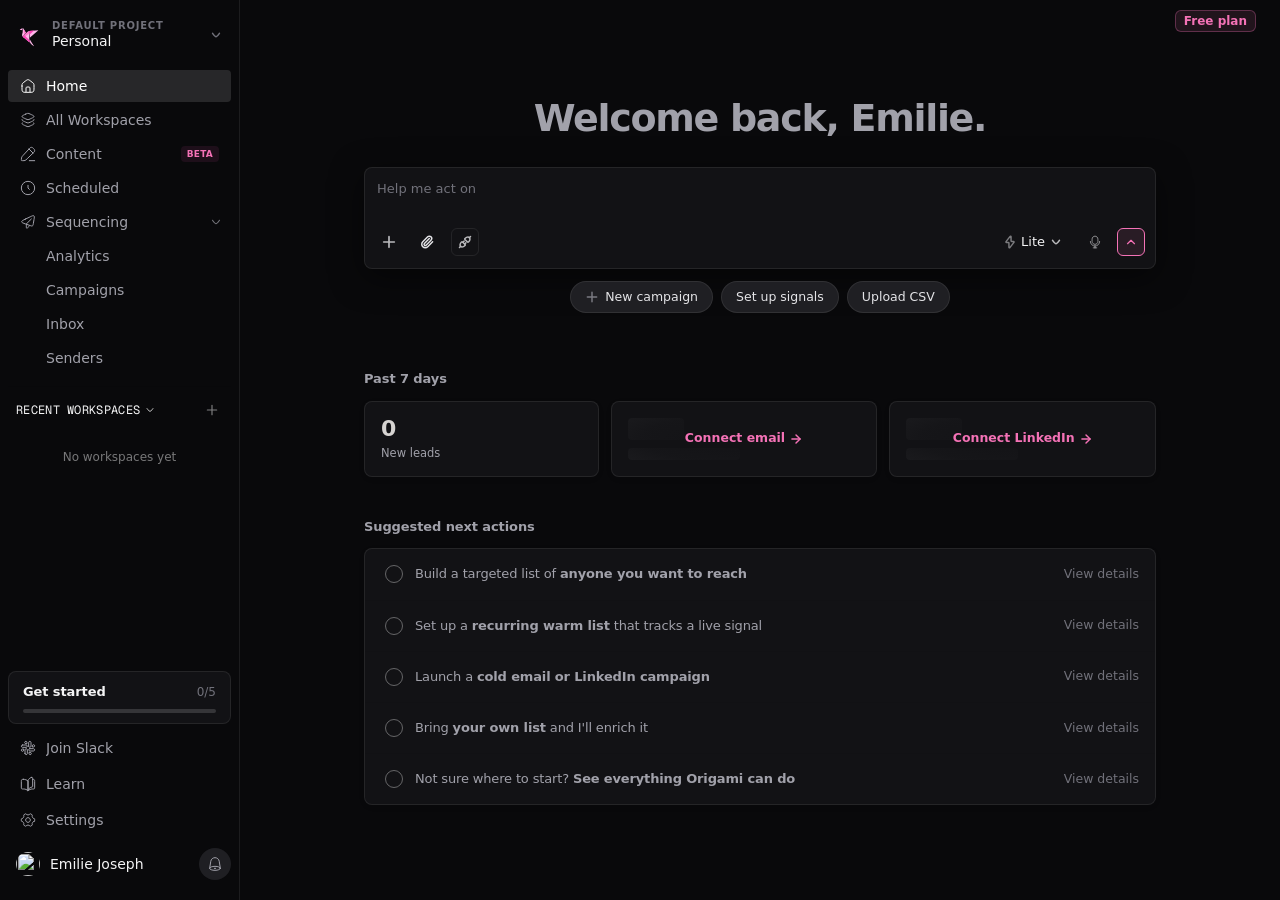
==== index.html @ 485fcd04 "Add Origami Dark Mode redesign with interactive typing animation" ====
<html lang="en" class="dark"><head>
				<meta charset="utf-8">
				<meta name="viewport" content="width=device-width, initial-scale=1, viewport-fit=cover">
				<meta name="origami-build-id" content="1546024b1baf51c2">
				<link rel="icon" href="/favicon.ico" sizes="48x48">
				<link rel="icon" type="image/svg+xml" href="/favicon.svg">
				<link rel="icon" type="image/png" sizes="192x192" href="/favicon-192x192.png">
				<link rel="stylesheet" href="origami.css">
				<link rel="preconnect" href="https://fonts.googleapis.com">
				<link rel="preconnect" href="https://fonts.gstatic.com" crossorigin>
				<link href="https://fonts.googleapis.com/css2?family=Inter:wght@100..900&family=Geist:wght@100..900&family=Geist+Mono:wght@100..900&display=swap" rel="stylesheet">
				<script type="text/javascript" async="" id="_intercom_npm_loader" src="https://widget.intercom.io/widget/qqrz36mt"></script><script type="text/javascript" async="" src="https://snap.licdn.com/li.lms-analytics/insight.min.js"></script><script async="" src="https://static.ads-twitter.com/uwt.js"></script><script async="" src="https://connect.facebook.net/en_US/fbevents.js"></script><script type="text/javascript" async="" src="https://analytics.tiktok.com/i18n/pixel/events.js?sdkid=D79FIH3C77U8CCU0F0G0&amp;lib=ttq"></script><script src="https://cdn.jsdelivr.net/npm/prismjs@1/components/prism-core.min.js"></script>
				<script src="https://cdn.jsdelivr.net/npm/prismjs@1/plugins/autoloader/prism-autoloader.min.js"></script>
				<script>!function(w,d,t){w.TiktokAnalyticsObject=t;var ttq=w[t]=w[t]||[];ttq.methods=["page","track","identify","instances","debug","on","off","once","ready","alias","group","enableCookie","disableCookie","holdConsent","revokeConsent","grantConsent"],ttq.setAndDefer=function(t,e){t[e]=function(){t.push([e].concat(Array.prototype.slice.call(arguments,0)))}};for(var i=0;i<ttq.methods.length;i++)ttq.setAndDefer(ttq,ttq.methods[i]);ttq.instance=function(t){for(var e=ttq._i[t]||[],n=0;n<ttq.methods.length;n++)ttq.setAndDefer(e,ttq.methods[n]);return e};ttq.load=function(e,n){var r="https://analytics.tiktok.com/i18n/pixel/events.js",o=n&&n.partner;ttq._i=ttq._i||{},ttq._i[e]=[],ttq._i[e]._u=r,ttq._t=ttq._t||{},ttq._t[e]=+new Date,ttq._o=ttq._o||{},ttq._o[e]=n||{};var a=document.createElement("script");a.type="text/javascript",a.async=!0,a.src=r+"?sdkid="+e+"&lib="+t;var s=document.getElementsByTagName("script")[0];s.parentNode.insertBefore(a,s)};ttq.load('D79FIH3C77U8CCU0F0G0');ttq.page()}(window,document,'ttq');</script>
				<script>!function(f,b,e,v,n,t,s){if(f.fbq)return;n=f.fbq=function(){n.callMethod?n.callMethod.apply(n,arguments):n.queue.push(arguments)};if(!f._fbq)f._fbq=n;n.push=n;n.loaded=!0;n.version='2.0';n.queue=[];t=b.createElement(e);t.async=!0;t.src=v;s=b.getElementsByTagName(e)[0];s.parentNode.insertBefore(t,s)}(window,document,'script','https://connect.facebook.net/en_US/fbevents.js');fbq('init','1691409875617972');fbq('track','PageView');!function(w){var f=w.fbq;if(!f||f.__origamiGuarded||typeof Proxy!=='function')return;w.fbq=new Proxy(f,{apply:function(t,s,a){var c=a[0],n=a[1];if((c==='track'||c==='trackCustom')&&(typeof n!=='string'||n==='')){return}return Reflect.apply(t,s,a)}});w.fbq.__origamiGuarded=!0}(window);</script>
				<noscript><img height="1" width="1" style="display:none" src="https://www.facebook.com/tr?id=1691409875617972&ev=PageView&noscript=1"/></noscript>
			<style type="text/css">html, body { font-family: system-ui, -apple-system, BlinkMacSystemFont, "SF Pro Display", "SF Pro Text", "Segoe UI", Roboto, "Helvetica Neue", Arial, sans-serif; } [data-sonner-toaster][dir=ltr],html[dir=ltr]{--toast-icon-margin-start:-3px;--toast-icon-margin-end:4px;--toast-svg-margin-start:-1px;--toast-svg-margin-end:0px;--toast-button-margin-start:auto;--toast-button-margin-end:0;--toast-close-button-start:0;--toast-close-button-end:unset;--toast-close-button-transform:translate(-35%, -35%)}[data-sonner-toaster][dir=rtl],html[dir=rtl]{--toast-icon-margin-start:4px;--toast-icon-margin-end:-3px;--toast-svg-margin-start:0px;--toast-svg-margin-end:-1px;--toast-button-margin-start:0;--toast-button-margin-end:auto;--toast-close-button-start:unset;--toast-close-button-end:0;--toast-close-button-transform:translate(35%, -35%)}[data-sonner-toaster]{position:fixed;width:var(--width);font-family:ui-sans-serif,system-ui,-apple-system,BlinkMacSystemFont,Segoe UI,Roboto,Helvetica Neue,Arial,Noto Sans,sans-serif,Apple Color Emoji,Segoe UI Emoji,Segoe UI Symbol,Noto Color Emoji;--gray1:hsl(0, 0%, 99%);--gray2:hsl(0, 0%, 97.3%);--gray3:hsl(0, 0%, 95.1%);--gray4:hsl(0, 0%, 93%);--gray5:hsl(0, 0%, 90.9%);--gray6:hsl(0, 0%, 88.7%);--gray7:hsl(0, 0%, 85.8%);--gray8:hsl(0, 0%, 78%);--gray9:hsl(0, 0%, 56.1%);--gray10:hsl(0, 0%, 52.3%);--gray11:hsl(0, 0%, 43.5%);--gray12:hsl(0, 0%, 9%);--border-radius:8px;box-sizing:border-box;padding:0;margin:0;list-style:none;outline:0;z-index:999999999;transition:transform .4s ease}@media (hover:none) and (pointer:coarse){[data-sonner-toaster][data-lifted=true]{transform:none}}[data-sonner-toaster][data-x-position=right]{right:var(--offset-right)}[data-sonner-toaster][data-x-position=left]{left:var(--offset-left)}[data-sonner-toaster][data-x-position=center]{left:50%;transform:translateX(-50%)}[data-sonner-toaster][data-y-position=top]{top:var(--offset-top)}[data-sonner-toaster][data-y-position=bottom]{bottom:var(--offset-bottom)}[data-sonner-toast]{--y:translateY(100%);--lift-amount:calc(var(--lift) * var(--gap));z-index:var(--z-index);position:absolute;opacity:0;transform:var(--y);touch-action:none;transition:transform .4s,opacity .4s,height .4s,box-shadow .2s;box-sizing:border-box;outline:0;overflow-wrap:anywhere}[data-sonner-toast][data-styled=true]{padding:16px;background:var(--normal-bg);border:1px solid var(--normal-border);color:var(--normal-text);border-radius:var(--border-radius);box-shadow:0 4px 12px rgba(0,0,0,.1);width:var(--width);font-size:13px;display:flex;align-items:center;gap:6px}[data-sonner-toast]:focus-visible{box-shadow:0 4px 12px rgba(0,0,0,.1),0 0 0 2px rgba(0,0,0,.2)}[data-sonner-toast][data-y-position=top]{top:0;--y:translateY(-100%);--lift:1;--lift-amount:calc(1 * var(--gap))}[data-sonner-toast][data-y-position=bottom]{bottom:0;--y:translateY(100%);--lift:-1;--lift-amount:calc(var(--lift) * var(--gap))}[data-sonner-toast][data-styled=true] [data-description]{font-weight:400;line-height:1.4;color:#3f3f3f}[data-rich-colors=true][data-sonner-toast][data-styled=true] [data-description]{color:inherit}[data-sonner-toaster][data-sonner-theme=dark] [data-description]{color:#e8e8e8}[data-sonner-toast][data-styled=true] [data-title]{font-weight:500;line-height:1.5;color:inherit}[data-sonner-toast][data-styled=true] [data-icon]{display:flex;height:16px;width:16px;position:relative;justify-content:flex-start;align-items:center;flex-shrink:0;margin-left:var(--toast-icon-margin-start);margin-right:var(--toast-icon-margin-end)}[data-sonner-toast][data-promise=true] [data-icon]>svg{opacity:0;transform:scale(.8);transform-origin:center;animation:sonner-fade-in .3s ease forwards}[data-sonner-toast][data-styled=true] [data-icon]>*{flex-shrink:0}[data-sonner-toast][data-styled=true] [data-icon] svg{margin-left:var(--toast-svg-margin-start);margin-right:var(--toast-svg-margin-end)}[data-sonner-toast][data-styled=true] [data-content]{display:flex;flex-direction:column;gap:2px}[data-sonner-toast][data-styled=true] [data-button]{border-radius:4px;padding-left:8px;padding-right:8px;height:24px;font-size:12px;color:var(--normal-bg);background:var(--normal-text);margin-left:var(--toast-button-margin-start);margin-right:var(--toast-button-margin-end);border:none;font-weight:500;cursor:pointer;outline:0;display:flex;align-items:center;flex-shrink:0;transition:opacity .4s,box-shadow .2s}[data-sonner-toast][data-styled=true] [data-button]:focus-visible{box-shadow:0 0 0 2px rgba(0,0,0,.4)}[data-sonner-toast][data-styled=true] [data-button]:first-of-type{margin-left:var(--toast-button-margin-start);margin-right:var(--toast-button-margin-end)}[data-sonner-toast][data-styled=true] [data-cancel]{color:var(--normal-text);background:rgba(0,0,0,.08)}[data-sonner-toaster][data-sonner-theme=dark] [data-sonner-toast][data-styled=true] [data-cancel]{background:rgba(255,255,255,.3)}[data-sonner-toast][data-styled=true] [data-close-button]{position:absolute;left:var(--toast-close-button-start);right:var(--toast-close-button-end);top:0;height:20px;width:20px;display:flex;justify-content:center;align-items:center;padding:0;color:var(--gray12);background:var(--normal-bg);border:1px solid var(--gray4);transform:var(--toast-close-button-transform);border-radius:50%;cursor:pointer;z-index:1;transition:opacity .1s,background .2s,border-color .2s}[data-sonner-toast][data-styled=true] [data-close-button]:focus-visible{box-shadow:0 4px 12px rgba(0,0,0,.1),0 0 0 2px rgba(0,0,0,.2)}[data-sonner-toast][data-styled=true] [data-disabled=true]{cursor:not-allowed}[data-sonner-toast][data-styled=true]:hover [data-close-button]:hover{background:var(--gray2);border-color:var(--gray5)}[data-sonner-toast][data-swiping=true]::before{content:'';position:absolute;left:-100%;right:-100%;height:100%;z-index:-1}[data-sonner-toast][data-y-position=top][data-swiping=true]::before{bottom:50%;transform:scaleY(3) translateY(50%)}[data-sonner-toast][data-y-position=bottom][data-swiping=true]::before{top:50%;transform:scaleY(3) translateY(-50%)}[data-sonner-toast][data-swiping=false][data-removed=true]::before{content:'';position:absolute;inset:0;transform:scaleY(2)}[data-sonner-toast][data-expanded=true]::after{content:'';position:absolute;left:0;height:calc(var(--gap) + 1px);bottom:100%;width:100%}[data-sonner-toast][data-mounted=true]{--y:translateY(0);opacity:1}[data-sonner-toast][data-expanded=false][data-front=false]{--scale:var(--toasts-before) * 0.05 + 1;--y:translateY(calc(var(--lift-amount) * var(--toasts-before))) scale(calc(-1 * var(--scale)));height:var(--front-toast-height)}[data-sonner-toast]>*{transition:opacity .4s}[data-sonner-toast][data-x-position=right]{right:0}[data-sonner-toast][data-x-position=left]{left:0}[data-sonner-toast][data-expanded=false][data-front=false][data-styled=true]>*{opacity:0}[data-sonner-toast][data-visible=false]{opacity:0;pointer-events:none}[data-sonner-toast][data-mounted=true][data-expanded=true]{--y:translateY(calc(var(--lift) * var(--offset)));height:var(--initial-height)}[data-sonner-toast][data-removed=true][data-front=true][data-swipe-out=false]{--y:translateY(calc(var(--lift) * -100%));opacity:0}[data-sonner-toast][data-removed=true][data-front=false][data-swipe-out=false][data-expanded=true]{--y:translateY(calc(var(--lift) * var(--offset) + var(--lift) * -100%));opacity:0}[data-sonner-toast][data-removed=true][data-front=false][data-swipe-out=false][data-expanded=false]{--y:translateY(40%);opacity:0;transition:transform .5s,opacity .2s}[data-sonner-toast][data-removed=true][data-front=false]::before{height:calc(var(--initial-height) + 20%)}[data-sonner-toast][data-swiping=true]{transform:var(--y) translateY(var(--swipe-amount-y,0)) translateX(var(--swipe-amount-x,0));transition:none}[data-sonner-toast][data-swiped=true]{user-select:none}[data-sonner-toast][data-swipe-out=true][data-y-position=bottom],[data-sonner-toast][data-swipe-out=true][data-y-position=top]{animation-duration:.2s;animation-timing-function:ease-out;animation-fill-mode:forwards}[data-sonner-toast][data-swipe-out=true][data-swipe-direction=left]{animation-name:swipe-out-left}[data-sonner-toast][data-swipe-out=true][data-swipe-direction=right]{animation-name:swipe-out-right}[data-sonner-toast][data-swipe-out=true][data-swipe-direction=up]{animation-name:swipe-out-up}[data-sonner-toast][data-swipe-out=true][data-swipe-direction=down]{animation-name:swipe-out-down}@keyframes swipe-out-left{from{transform:var(--y) translateX(var(--swipe-amount-x));opacity:1}to{transform:var(--y) translateX(calc(var(--swipe-amount-x) - 100%));opacity:0}}@keyframes swipe-out-right{from{transform:var(--y) translateX(var(--swipe-amount-x));opacity:1}to{transform:var(--y) translateX(calc(var(--swipe-amount-x) + 100%));opacity:0}}@keyframes swipe-out-up{from{transform:var(--y) translateY(var(--swipe-amount-y));opacity:1}to{transform:var(--y) translateY(calc(var(--swipe-amount-y) - 100%));opacity:0}}@keyframes swipe-out-down{from{transform:var(--y) translateY(var(--swipe-amount-y));opacity:1}to{transform:var(--y) translateY(calc(var(--swipe-amount-y) + 100%));opacity:0}}@media (max-width:600px){[data-sonner-toaster]{position:fixed;right:var(--mobile-offset-right);left:var(--mobile-offset-left);width:100%}[data-sonner-toaster][dir=rtl]{left:calc(var(--mobile-offset-left) * -1)}[data-sonner-toaster] [data-sonner-toast]{left:0;right:0;width:calc(100% - var(--mobile-offset-left) * 2)}[data-sonner-toaster][data-x-position=left]{left:var(--mobile-offset-left)}[data-sonner-toaster][data-y-position=bottom]{bottom:var(--mobile-offset-bottom)}[data-sonner-toaster][data-y-position=top]{top:var(--mobile-offset-top)}[data-sonner-toaster][data-x-position=center]{left:var(--mobile-offset-left);right:var(--mobile-offset-right);transform:none}}[data-sonner-toaster][data-sonner-theme=light]{--normal-bg:#fff;--normal-border:var(--gray4);--normal-text:var(--gray12);--success-bg:hsl(143, 85%, 96%);--success-border:hsl(145, 92%, 87%);--success-text:hsl(140, 100%, 27%);--info-bg:hsl(208, 100%, 97%);--info-border:hsl(221, 91%, 93%);--info-text:hsl(210, 92%, 45%);--warning-bg:hsl(49, 100%, 97%);--warning-border:hsl(49, 91%, 84%);--warning-text:hsl(31, 92%, 45%);--error-bg:hsl(359, 100%, 97%);--error-border:hsl(359, 100%, 94%);--error-text:hsl(360, 100%, 45%)}[data-sonner-toaster][data-sonner-theme=light] [data-sonner-toast][data-invert=true]{--normal-bg:#000;--normal-border:hsl(0, 0%, 20%);--normal-text:var(--gray1)}[data-sonner-toaster][data-sonner-theme=dark] [data-sonner-toast][data-invert=true]{--normal-bg:#fff;--normal-border:var(--gray3);--normal-text:var(--gray12)}[data-sonner-toaster][data-sonner-theme=dark]{--normal-bg:#000;--normal-bg-hover:hsl(0, 0%, 12%);--normal-border:hsl(0, 0%, 20%);--normal-border-hover:hsl(0, 0%, 25%);--normal-text:var(--gray1);--success-bg:hsl(150, 100%, 6%);--success-border:hsl(147, 100%, 12%);--success-text:hsl(150, 86%, 65%);--info-bg:hsl(215, 100%, 6%);--info-border:hsl(223, 43%, 17%);--info-text:hsl(216, 87%, 65%);--warning-bg:hsl(64, 100%, 6%);--warning-border:hsl(60, 100%, 9%);--warning-text:hsl(46, 87%, 65%);--error-bg:hsl(358, 76%, 10%);--error-border:hsl(357, 89%, 16%);--error-text:hsl(358, 100%, 81%)}[data-sonner-toaster][data-sonner-theme=dark] [data-sonner-toast] [data-close-button]{background:var(--normal-bg);border-color:var(--normal-border);color:var(--normal-text)}[data-sonner-toaster][data-sonner-theme=dark] [data-sonner-toast] [data-close-button]:hover{background:var(--normal-bg-hover);border-color:var(--normal-border-hover)}[data-rich-colors=true][data-sonner-toast][data-type=success]{background:var(--success-bg);border-color:var(--success-border);color:var(--success-text)}[data-rich-colors=true][data-sonner-toast][data-type=success] [data-close-button]{background:var(--success-bg);border-color:var(--success-border);color:var(--success-text)}[data-rich-colors=true][data-sonner-toast][data-type=info]{background:var(--info-bg);border-color:var(--info-border);color:var(--info-text)}[data-rich-colors=true][data-sonner-toast][data-type=info] [data-close-button]{background:var(--info-bg);border-color:var(--info-border);color:var(--info-text)}[data-rich-colors=true][data-sonner-toast][data-type=warning]{background:var(--warning-bg);border-color:var(--warning-border);color:var(--warning-text)}[data-rich-colors=true][data-sonner-toast][data-type=warning] [data-close-button]{background:var(--warning-bg);border-color:var(--warning-border);color:var(--warning-text)}[data-rich-colors=true][data-sonner-toast][data-type=error]{background:var(--error-bg);border-color:var(--error-border);color:var(--error-text)}[data-rich-colors=true][data-sonner-toast][data-type=error] [data-close-button]{background:var(--error-bg);border-color:var(--error-border);color:var(--error-text)}.sonner-loading-wrapper{--size:16px;height:var(--size);width:var(--size);position:absolute;inset:0;z-index:10}.sonner-loading-wrapper[data-visible=false]{transform-origin:center;animation:sonner-fade-out .2s ease forwards}.sonner-spinner{position:relative;top:50%;left:50%;height:var(--size);width:var(--size)}.sonner-loading-bar{animation:sonner-spin 1.2s linear infinite;background:var(--gray11);border-radius:6px;height:8%;left:-10%;position:absolute;top:-3.9%;width:24%}.sonner-loading-bar:first-child{animation-delay:-1.2s;transform:rotate(.0001deg) translate(146%)}.sonner-loading-bar:nth-child(2){animation-delay:-1.1s;transform:rotate(30deg) translate(146%)}.sonner-loading-bar:nth-child(3){animation-delay:-1s;transform:rotate(60deg) translate(146%)}.sonner-loading-bar:nth-child(4){animation-delay:-.9s;transform:rotate(90deg) translate(146%)}.sonner-loading-bar:nth-child(5){animation-delay:-.8s;transform:rotate(120deg) translate(146%)}.sonner-loading-bar:nth-child(6){animation-delay:-.7s;transform:rotate(150deg) translate(146%)}.sonner-loading-bar:nth-child(7){animation-delay:-.6s;transform:rotate(180deg) translate(146%)}.sonner-loading-bar:nth-child(8){animation-delay:-.5s;transform:rotate(210deg) translate(146%)}.sonner-loading-bar:nth-child(9){animation-delay:-.4s;transform:rotate(240deg) translate(146%)}.sonner-loading-bar:nth-child(10){animation-delay:-.3s;transform:rotate(270deg) translate(146%)}.sonner-loading-bar:nth-child(11){animation-delay:-.2s;transform:rotate(300deg) translate(146%)}.sonner-loading-bar:nth-child(12){animation-delay:-.1s;transform:rotate(330deg) translate(146%)}@keyframes sonner-fade-in{0%{opacity:0;transform:scale(.8)}100%{opacity:1;transform:scale(1)}}@keyframes sonner-fade-out{0%{opacity:1;transform:scale(1)}100%{opacity:0;transform:scale(.8)}}@keyframes sonner-spin{0%{opacity:1}100%{opacity:.15}}@media (prefers-reduced-motion){.sonner-loading-bar,[data-sonner-toast],[data-sonner-toast]>*{transition:none!important;animation:none!important}}.sonner-loader{position:absolute;top:50%;left:50%;transform:translate(-50%,-50%);transform-origin:center;transition:opacity .2s,transform .2s}.sonner-loader[data-visible=false]{opacity:0;transform:scale(.8) translate(-50%,-50%)}
  /* Fix white radial gradient glare on Connect Email / Connect LinkedIn cards in Dark Mode */
  html.dark [class*="radial-gradient"] {
    background: radial-gradient(ellipse 70% 60% at center, rgba(18, 18, 21, 0.95) 0%, rgba(18, 18, 21, 0.7) 55%, rgba(18, 18, 21, 0) 100%) !important;
  }
  html.dark .bg-black\/\[0\.05\] {
    background-color: rgba(255, 255, 255, 0.05) !important;
  }


  /* Fix gradient scroll glare above Get Started card */
  html.dark .from-\[\#f4f4f4\] {
    --tw-gradient-from: #121215 var(--tw-gradient-from-position) !important;
    --tw-gradient-to: rgba(18, 18, 21, 0) var(--tw-gradient-to-position) !important;
    --tw-gradient-stops: var(--tw-gradient-from), var(--tw-gradient-to) !important;
  }
  html.dark [class*="from-[#f4f4f4]"] {
    display: none !important;
  }

  /* Fix + button and No Workspaces Yet text visibility */
  html.dark .text-foreground\/40 {
    color: rgba(255, 255, 255, 0.45) !important;
  }
  html.dark button.text-foreground\/40 {
    color: rgba(255, 255, 255, 0.6) !important;
  }
  html.dark button.text-foreground\/40:hover {
    color: #ffffff !important;
    background-color: rgba(255, 255, 255, 0.1) !important;
  }


  /* Fix Get Started progress bar track in Dark Mode */
  html.dark .bg-black\/\[0\.08\] {
    background-color: rgba(255, 255, 255, 0.15) !important;
  }


  /* Fix Lite text and icons visibility in Dark Mode */
  html.dark [data-chat-input-box="true"] button {
    color: #e4e4e7 !important;
    opacity: 1 !important;
  }
  html.dark [data-chat-input-box="true"] button span {
    color: #f4f4f5 !important;
  }
  html.dark [data-chat-input-box="true"] button svg {
    color: #e4e4e7 !important;
  }

  /* Reset left plug & action buttons to neutral dark theme */
  html.dark [data-chat-input-box="true"] button:not([title="Send"]) {
    border-color: rgba(255, 255, 255, 0.08) !important;
    background-color: transparent !important;
    color: #a1a1aa !important;
  }
  html.dark [data-chat-input-box="true"] button:not([title="Send"]):hover {
    background-color: rgba(255, 255, 255, 0.06) !important;
    color: #ffffff !important;
  }

  /* Rightmost Send Button ONLY - Pink Outline and Pink Arrow */
  html.dark button[title="Send"],
  button[title="Send"] {
    background-color: #fce7f3 !important;
    border: 1.5px solid #f472b6 !important;
    border-radius: 8px !important;
    opacity: 1 !important;
    box-shadow: none !important;
    outline: none !important;
  }
  html.dark button[title="Send"] svg,
  button[title="Send"] svg {
    color: #db2777 !important;
    stroke: #db2777 !important;
    stroke-width: 2.5px !important;
  }


  /* Action Pill Buttons (+ New campaign, Set up signals, Upload CSV) in Dark Mode */
  html.dark button.rounded-full,
  html.dark .rounded-full.bg-black\/\[0\.035\],
  html.dark [class*="bg-black/[0.035]"] {
    background-color: #1f1f23 !important;
    color: #e4e4e7 !important;
    border: 1px solid rgba(255, 255, 255, 0.08) !important;
  }

  html.dark button.rounded-full:hover,
  html.dark .rounded-full.bg-black\/\[0\.035\]:hover,
  html.dark [class*="bg-black/[0.035]"]:hover {
    background-color: #2e2e34 !important;
    color: #ffffff !important;
    border-color: rgba(255, 255, 255, 0.15) !important;
  }

  html.dark button.rounded-full svg {
    color: #a1a1aa !important;
  }

  html.dark .text-foreground\/60,
  html.dark .text-foreground\/80 {
    color: #e4e4e7 !important;
  }


  /* Explicit Send Button Pink Styling Override */
  #send-button, html.dark #send-button {
    background-color: rgba(244, 114, 182, 0.1) !important;
    border: 1px solid #f472b6 !important;
    border-color: #f472b6 !important;
    opacity: 1 !important;
    box-shadow: none !important;
  }
  #send-button svg, #send-button path, html.dark #send-button svg, html.dark #send-button path {
    color: #f472b6 !important;
    stroke: #f472b6 !important;
  }


  


  /* Natural subtle dark hover for Suggested Next Actions list items */
  html.dark .hover\:bg-\[\#FDF4F9\]:hover,
  html.dark li.group.flex:hover {
    background-color: rgba(255, 255, 255, 0.04) !important;
  }


  /* Fix circle radio outlines in Suggested Next Actions */
  html.dark .border-black\/15,
  html.dark span.rounded-full.border-\[1\.5px\] {
    border-color: rgba(255, 255, 255, 0.35) !important;
  }


  /* Natural dark hover for Default Project / Personal switcher */
  html.dark .hover\:bg-stone-200\/50:hover,
  html.dark button[aria-label="Switch project"]:hover {
    background-color: rgba(255, 255, 255, 0.06) !important;
  }


  /* Disable hover effect on Emilie Joseph user profile section */
  button:has(img[alt="Emilie Joseph"]):hover,
  html.dark button:has(img[alt="Emilie Joseph"]):hover,
  html.dark .hover\:bg-muted:hover {
    background-color: transparent !important;
  }


  /* Releases bell button - Keep circle shape, remove border outline */
  button[title="Releases"],
  button[aria-label="Releases"],
  html.dark button[aria-label="Releases"] {
    border: none !important;
    outline: none !important;
    box-shadow: none !important;
    border-radius: 9999px !important;
  }

</style><script>!function(e,t,n,s,u,a){e.twq||(s=e.twq=function(){s.exe?s.exe.apply(s,arguments):s.queue.push(arguments)},s.version='1.1',s.queue=[],u=t.createElement(n),u.async=!0,u.src='https://static.ads-twitter.com/uwt.js',a=t.getElementsByTagName(n)[0],a.parentNode.insertBefore(u,a))}(window,document,'script');twq('config','rci8p');</script><script>!function(w){var f=w.fbq;if(!f||f.__origamiGuarded||typeof Proxy!=='function')return;w.fbq=new Proxy(f,{apply:function(t,s,a){var c=a[0],n=a[1];if((c==='track'||c==='trackCustom')&&(typeof n!=='string'||n==='')){return}return Reflect.apply(t,s,a)}});w.fbq.__origamiGuarded=!0}(window);</script><script>_linkedin_partner_id = "9383052";
window._linkedin_data_partner_ids = window._linkedin_data_partner_ids || [];
window._linkedin_data_partner_ids.push(_linkedin_partner_id);</script><script>(function(l) {
if (!l){window.lintrk = function(a,b){window.lintrk.q.push([a,b])};
window.lintrk.q=[]}
var s = document.getElementsByTagName("script")[0];
var b = document.createElement("script");
b.type = "text/javascript";b.async = true;
b.src = "https://snap.licdn.com/li.lms-analytics/insight.min.js";
s.parentNode.insertBefore(b, s);})(window.lintrk);</script><script id="ga4-gtag" async="" src="https://www.googletagmanager.com/gtag/js?id=G-S8600CZEHP"></script><script>window.dataLayer=window.dataLayer||[];function gtag(){dataLayer.push(arguments);}gtag('js',new Date());gtag('config','G-S8600CZEHP');gtag('config','AW-18210660573');</script><script src="https://js.stripe.com/clover/stripe.js"></script><title>Origami - Find your perfect customers</title>


<style id="dark-mode-override">
  html.dark, html.dark body {
    background-color: #09090b !important;
    color: #f4f4f5 !important;
    font-family: system-ui, -apple-system, BlinkMacSystemFont, "SF Pro Display", "SF Pro Text", "Segoe UI", Roboto, sans-serif !important;
  }

  /* Watermark background in dark mode */
  .main-content-bg {
    background-image: url('pagoda-background-dark.svg') !important;
    background-repeat: no-repeat !important;
    background-position: center bottom !important;
    background-size: 1100px auto !important;
  }

  /* Main containers & sidebars */
  html.dark aside {
    background-color: #121215 !important;
    border-right: 1px solid rgba(255, 255, 255, 0.08) !important;
  }

  html.dark .bg-white, 
  html.dark .bg-background, 
  html.dark .bg-\[\#f4f4f4\],
  html.dark .bg-\[\#FAFAFA\] {
    background-color: #09090b !important;
  }

  /* Headings & Text */
  html.dark h1, html.dark .text-stone-900, html.dark .text-stone-800, html.dark .text-foreground {
    color: #f4f4f5 !important;
  }

  html.dark .text-stone-700, html.dark .text-stone-600, html.dark .text-stone-500, html.dark .text-muted-foreground {
    color: #a1a1aa !important;
  }

  html.dark .text-stone-400 {
    color: #71717a !important;
  }

  /* Links & Navigation Items */
  html.dark a.text-stone-700, html.dark a.text-stone-600 {
    color: #a1a1aa !important;
  }
  html.dark a.text-stone-700:hover, html.dark a.text-stone-600:hover {
    color: #ffffff !important;
    background-color: rgba(255, 255, 255, 0.06) !important;
  }
  html.dark a.bg-stone-300\/35 {
    background-color: rgba(255, 255, 255, 0.12) !important;
    color: #ffffff !important;
  }

  /* Chat Input Box */
  html.dark [data-chat-input-box="true"] {
    background-color: #161619 !important;
    border: 1px solid rgba(255, 255, 255, 0.12) !important;
    box-shadow: 0 8px 32px rgba(0, 0, 0, 0.5) !important;
  }

  /* Typing Cursor Accent */
  #typing-cursor {
    background-color: #f472b6 !important;
  }

  /* Input Box Action Icons */
  html.dark [data-chat-input-box="true"] button {
    color: #e4e4e7 !important;
    opacity: 1 !important;
  }
  html.dark [data-chat-input-box="true"] button span {
    color: #f4f4f5 !important;
  }
  html.dark [data-chat-input-box="true"] button svg {
    color: #e4e4e7 !important;
  }

  /* Neutral left action buttons */
  html.dark [data-chat-input-box="true"] button:not([title="Send"]):not(.border-origami-pink) {
    border-color: rgba(255, 255, 255, 0.08) !important;
    background-color: transparent !important;
    color: #a1a1aa !important;
  }

  /* Send Button Pink Border & Pink Arrow */
  html.dark button[title="Send"],
  html.dark button.border-origami-pink,
  button[title="Send"],
  button.border-origami-pink {
    border: 1.5px solid #f472b6 !important;
    border-color: #f472b6 !important;
    background-color: rgba(244, 114, 182, 0.15) !important;
    border-radius: 8px !important;
    opacity: 1 !important;
    box-shadow: none !important;
    outline: none !important;
  }

  html.dark button[title="Send"] svg,
  html.dark button.border-origami-pink svg,
  button[title="Send"] svg,
  button.border-origami-pink svg {
    color: #f472b6 !important;
    stroke: #f472b6 !important;
  }

  /* Action Pills (+ New campaign, Set up signals, Upload CSV) */
  html.dark button.rounded-full,
  html.dark .rounded-full.bg-black\/\[0\.035\],
  html.dark [class*="bg-black/[0.035]"] {
    background-color: #1f1f23 !important;
    color: #e4e4e7 !important;
    border: 1px solid rgba(255, 255, 255, 0.08) !important;
  }

  html.dark button.rounded-full:hover,
  html.dark .rounded-full.bg-black\/\[0\.035\]:hover {
    background-color: #2e2e34 !important;
    color: #ffffff !important;
    border-color: rgba(255, 255, 255, 0.15) !important;
  }

  /* Cards (Past 7 days & Suggested actions) */
  html.dark .rounded-xl.border,
  html.dark .rounded-lg.border,
  html.dark div.bg-white.border {
    background-color: #121215 !important;
    border-color: rgba(255, 255, 255, 0.08) !important;
  }

  /* Fix radial gradient mask on cards */
  html.dark [class*="radial-gradient"] {
    background: radial-gradient(ellipse 70% 60% at center, rgba(18, 18, 21, 0.95) 0%, rgba(18, 18, 21, 0.7) 55%, rgba(18, 18, 21, 0) 100%) !important;
  }
  html.dark .bg-black\/\[0\.05\] {
    background-color: rgba(255, 255, 255, 0.05) !important;
  }

  /* Sidebar fixes */
  html.dark [class*="from-[#f4f4f4]"] {
    display: none !important;
  }
  html.dark .text-foreground\/40 {
    color: rgba(255, 255, 255, 0.45) !important;
  }
  html.dark button.text-foreground\/40 {
    color: rgba(255, 255, 255, 0.6) !important;
  }
  html.dark button.text-foreground\/40:hover {
    color: #ffffff !important;
    background-color: rgba(255, 255, 255, 0.1) !important;
  }
  html.dark .bg-black\/\[0\.08\] {
    background-color: rgba(255, 255, 255, 0.15) !important;
  }

  /* Pink Accents */
  html.dark .text-\[\#D64A9E\], html.dark .text-pink-500 {
    color: #f472b6 !important;
  }

  /* Explicit Send Button Pink Styling Override */
  #send-button, html.dark #send-button {
    background-color: rgba(244, 114, 182, 0.1) !important;
    border: 1px solid #f472b6 !important;
    border-color: #f472b6 !important;
    opacity: 1 !important;
    box-shadow: none !important;
  }
  #send-button svg, #send-button path, html.dark #send-button svg, html.dark #send-button path {
    color: #f472b6 !important;
    stroke: #f472b6 !important;
  }


  


  /* Natural subtle dark hover for Suggested Next Actions list items */
  html.dark .hover\:bg-\[\#FDF4F9\]:hover,
  html.dark li.group.flex:hover {
    background-color: rgba(255, 255, 255, 0.04) !important;
  }


  /* Fix circle radio outlines in Suggested Next Actions */
  html.dark .border-black\/15,
  html.dark span.rounded-full.border-\[1\.5px\] {
    border-color: rgba(255, 255, 255, 0.35) !important;
  }


  /* Natural dark hover for Default Project / Personal switcher */
  html.dark .hover\:bg-stone-200\/50:hover,
  html.dark button[aria-label="Switch project"]:hover {
    background-color: rgba(255, 255, 255, 0.06) !important;
  }


  /* Disable hover effect on Emilie Joseph user profile section */
  button:has(img[alt="Emilie Joseph"]):hover,
  html.dark button:has(img[alt="Emilie Joseph"]):hover,
  html.dark .hover\:bg-muted:hover {
    background-color: transparent !important;
  }


  /* Releases bell button - Keep circle shape, remove border outline */
  button[title="Releases"],
  button[aria-label="Releases"],
  html.dark button[aria-label="Releases"] {
    border: none !important;
    outline: none !important;
    box-shadow: none !important;
    border-radius: 9999px !important;
  }

</style>
</head>
				<body class="min-h-screen antialiased">
					<div id="root"><div class="flex flex-col fixed inset-0 overflow-hidden"><div class="flex flex-1 min-h-0 overflow-hidden bg-white"><div class="hidden md:flex"><aside class="bg-[#f4f4f4] flex flex-col flex-shrink-0 sticky top-0 h-screen overflow-hidden select-none transition-all duration-300 ease-[cubic-bezier(0.4,0,0.2,1)] w-60"><div class="flex-1 overflow-hidden flex flex-col transition-all duration-200 px-2"><div class="mt-4 mb-2"><div class="flex items-center gap-0"><a class="flex-shrink-0 flex items-center rounded-md hover:bg-muted transition-colors h-8 ml-2 active" href="/dashboard" data-status="active" aria-current="page"><img alt="Origami" class="h-6 w-6" src="origami-logo.svg"></a><div class="flex-1 transition-opacity duration-200 pl-1 flex items-center min-w-0 opacity-100"><button type="button" aria-label="Switch project" class="group flex-1 min-w-0 flex items-center gap-1.5 rounded-md px-2 py-1 text-left transition-colors hover:bg-stone-200/50" aria-haspopup="dialog" aria-expanded="false" aria-controls="radix-_r_38_" data-state="closed" data-slot="popover-trigger"><span class="flex-1 min-w-0 flex flex-col"><span class="min-w-0 truncate text-[10px] font-semibold uppercase tracking-[0.08em] text-stone-400 leading-tight">Default project</span><span class="min-w-0 truncate text-sm font-medium text-foreground leading-tight">Personal</span></span><svg xmlns="http://www.w3.org/2000/svg" width="24" height="24" viewBox="0 0 24 24" fill="none" color="currentColor" class="w-3.5 h-3.5 flex-shrink-0 text-stone-400 transition-transform group-hover:text-stone-600" stroke-width="2.25" stroke="currentColor"><path d="M18 9.00005C18 9.00005 13.5811 15 12 15C10.4188 15 6 9 6 9" stroke="currentColor" stroke-linecap="round" stroke-linejoin="round" stroke-width="2.25"></path></svg></button></div></div></div><div class="flex flex-col mt-2 space-y-0.5"><div class="flex flex-col space-y-0.5"><div class="space-y-0.5"><div><a data-slot="popover-anchor" class="flex items-center h-8 rounded-md text-sm transition-colors duration-150 px-3 gap-2.5 bg-stone-300/35 text-stone-900 active" href="/dashboard" data-status="active" aria-current="page"><span class="relative flex-shrink-0"><svg xmlns="http://www.w3.org/2000/svg" width="24" height="24" viewBox="0 0 24 24" fill="none" color="currentColor" class="w-4 h-4 flex-shrink-0" stroke-width="1.5" stroke="currentColor"><path d="M3 11.9896V14.5C3 17.7998 3 19.4497 4.02513 20.4749C5.05025 21.5 6.70017 21.5 10 21.5H14C17.2998 21.5 18.9497 21.5 19.9749 20.4749C21 19.4497 21 17.7998 21 14.5V11.9896C21 10.3083 21 9.46773 20.6441 8.74005C20.2882 8.01237 19.6247 7.49628 18.2976 6.46411L16.2976 4.90855C14.2331 3.30285 13.2009 2.5 12 2.5C10.7991 2.5 9.76689 3.30285 7.70242 4.90855L5.70241 6.46411C4.37533 7.49628 3.71179 8.01237 3.3559 8.74005C3 9.46773 3 10.3083 3 11.9896Z" stroke="currentColor" stroke-linecap="round" stroke-linejoin="round" stroke-width="1.5"></path><path d="M15 21.5V16.5C15 15.0858 15 14.3787 14.5607 13.9393C14.1213 13.5 13.4142 13.5 12 13.5C10.5858 13.5 9.87868 13.5 9.43934 13.9393C9 14.3787 9 15.0858 9 16.5V21.5" stroke="currentColor" stroke-linecap="round" stroke-linejoin="round" stroke-width="1.5"></path></svg></span><span class="flex-1 truncate transition-opacity duration-200 opacity-100">Home</span><span class="flex h-3.5 w-3.5 flex-shrink-0 items-center justify-center"></span></a></div></div></div><div class="flex flex-col space-y-0.5"><div class="space-y-0.5"><div><a href="/workspaces" class="flex items-center h-8 rounded-md text-sm transition-colors duration-150 px-3 gap-2.5 text-stone-700 hover:text-stone-900 hover:bg-stone-200/40"><svg xmlns="http://www.w3.org/2000/svg" width="24" height="24" viewBox="0 0 24 24" fill="none" color="currentColor" class="w-4 h-4 flex-shrink-0" stroke-width="1.5" stroke="currentColor"><path d="M8.64298 3.14559L6.93816 3.93362C4.31272 5.14719 3 5.75397 3 6.75C3 7.74603 4.31272 8.35281 6.93817 9.56638L8.64298 10.3544C10.2952 11.1181 11.1214 11.5 12 11.5C12.8786 11.5 13.7048 11.1181 15.357 10.3544L17.0618 9.56638C19.6873 8.35281 21 7.74603 21 6.75C21 5.75397 19.6873 5.14719 17.0618 3.93362L15.357 3.14559C13.7048 2.38186 12.8786 2 12 2C11.1214 2 10.2952 2.38186 8.64298 3.14559Z" stroke="currentColor" stroke-linecap="round" stroke-linejoin="round" stroke-width="1.5"></path><path d="M20.788 11.0972C20.9293 11.2959 21 11.5031 21 11.7309C21 12.7127 19.6873 13.3109 17.0618 14.5072L15.357 15.284C13.7048 16.0368 12.8786 16.4133 12 16.4133C11.1214 16.4133 10.2952 16.0368 8.64298 15.284L6.93817 14.5072C4.31272 13.3109 3 12.7127 3 11.7309C3 11.5031 3.07067 11.2959 3.212 11.0972" stroke="currentColor" stroke-linecap="round" stroke-linejoin="round" stroke-width="1.5"></path><path d="M20.3767 16.2661C20.7922 16.5971 21 16.927 21 17.3176C21 18.2995 19.6873 18.8976 17.0618 20.0939L15.357 20.8707C13.7048 21.6236 12.8786 22 12 22C11.1214 22 10.2952 21.6236 8.64298 20.8707L6.93817 20.0939C4.31272 18.8976 3 18.2995 3 17.3176C3 16.927 3.20778 16.5971 3.62334 16.2661" stroke="currentColor" stroke-linecap="round" stroke-linejoin="round" stroke-width="1.5"></path></svg><span class="flex-1 truncate transition-opacity duration-200 opacity-100">All Workspaces</span></a></div></div></div><div class="flex flex-col space-y-0.5"><div class="space-y-0.5"><div><a href="/content" class="flex items-center h-8 rounded-md text-sm transition-colors duration-150 px-3 gap-2.5 text-stone-700 hover:text-stone-900 hover:bg-stone-200/40"><svg xmlns="http://www.w3.org/2000/svg" width="24" height="24" viewBox="0 0 24 24" fill="none" color="currentColor" class="w-4 h-4 flex-shrink-0" stroke-width="1.5" stroke="currentColor"><path d="M14.0737 3.88545C14.8189 3.07808 15.1915 2.6744 15.5874 2.43893C16.5427 1.87076 17.7191 1.85309 18.6904 2.39232C19.0929 2.6158 19.4769 3.00812 20.245 3.79276C21.0131 4.5774 21.3972 4.96972 21.6159 5.38093C22.1438 6.37312 22.1265 7.57479 21.5703 8.5507C21.3398 8.95516 20.9446 9.33578 20.1543 10.097L10.7506 19.1543C9.25288 20.5969 8.504 21.3182 7.56806 21.6837C6.63212 22.0493 5.6032 22.0224 3.54536 21.9686L3.26538 21.9613C2.63891 21.9449 2.32567 21.9367 2.14359 21.73C1.9615 21.5234 1.98636 21.2043 2.03608 20.5662L2.06308 20.2197C2.20301 18.4235 2.27297 17.5255 2.62371 16.7182C2.97444 15.9109 3.57944 15.2555 4.78943 13.9445L14.0737 3.88545Z" stroke="currentColor" stroke-linejoin="round" stroke-width="1.5"></path><path d="M13 4L20 11" stroke="currentColor" stroke-linejoin="round" stroke-width="1.5"></path><path d="M14 22L22 22" stroke="currentColor" stroke-linecap="round" stroke-linejoin="round" stroke-width="1.5"></path></svg><span class="flex-1 truncate transition-opacity duration-200 opacity-100">Content</span><span class="px-1.5 py-0.5 text-[9px] font-semibold uppercase tracking-wide text-[#D64A9E] bg-[#D64A9E]/10 rounded">Beta</span></a></div></div></div><div class="flex flex-col space-y-0.5"><div class="space-y-0.5"><div><a href="/scheduled" class="flex items-center h-8 rounded-md text-sm transition-colors duration-150 px-3 gap-2.5 text-stone-700 hover:text-stone-900 hover:bg-stone-200/40"><svg xmlns="http://www.w3.org/2000/svg" width="24" height="24" viewBox="0 0 24 24" fill="none" color="currentColor" class="w-4 h-4 flex-shrink-0" stroke-width="1.5" stroke="currentColor"><circle cx="12" cy="12" r="10" stroke="currentColor" stroke-width="1.5"></circle><path d="M12 8V12L14 14" stroke="currentColor" stroke-linecap="round" stroke-linejoin="round" stroke-width="1.5"></path></svg><span class="flex-1 truncate transition-opacity duration-200 opacity-100">Scheduled</span></a></div></div></div><div class="flex flex-col space-y-0.5"><button type="button" class="flex items-center h-8 rounded-md text-sm transition-colors duration-150 px-3 w-full gap-2.5 text-stone-700 hover:text-stone-900 hover:bg-stone-200/40" aria-expanded="true"><svg xmlns="http://www.w3.org/2000/svg" width="24" height="24" viewBox="0 0 24 24" fill="none" color="currentColor" class="w-4 h-4 flex-shrink-0" stroke-width="1.5" stroke="currentColor"><path d="M9.49811 15L16.9981 7.5" stroke="currentColor" stroke-linecap="round" stroke-linejoin="round" stroke-width="1.5"></path><path d="M8.00634 7.67888L15.327 4.21881C18.3688 2.78111 19.8897 2.06226 20.8598 2.78341C21.8299 3.50455 21.5527 5.14799 20.9984 8.43486L20.0435 14.0968C19.6811 16.246 19.4998 17.3205 18.6989 17.7891C17.8979 18.2577 16.8574 17.8978 14.7765 17.178L8.41077 14.9762C4.51917 13.6301 2.57337 12.9571 2.50019 11.6365C2.427 10.3159 4.28678 9.43692 8.00634 7.67888Z" stroke="currentColor" stroke-linecap="round" stroke-linejoin="round" stroke-width="1.5"></path><path d="M9.49811 15.5V17.7274C9.49811 20.101 9.49811 21.2878 10.2083 21.4771C10.9185 21.6663 11.6664 20.6789 13.1622 18.7039L13.9981 17.5" stroke="currentColor" stroke-linecap="round" stroke-linejoin="round" stroke-width="1.5"></path></svg><span class="flex-1 truncate transition-opacity duration-200 text-left opacity-100">Sequencing</span><svg xmlns="http://www.w3.org/2000/svg" width="24" height="24" viewBox="0 0 24 24" fill="none" color="currentColor" class="w-3.5 h-3.5 flex-shrink-0 -mr-1 opacity-70 transition-transform duration-200" stroke-width="2" stroke="currentColor"><path d="M18 9.00005C18 9.00005 13.5811 15 12 15C10.4188 15 6 9 6 9" stroke="currentColor" stroke-linecap="round" stroke-linejoin="round" stroke-width="2"></path></svg></button><div class="flex flex-col space-y-0.5"><a href="/sequences/analytics" class="flex items-center h-8 pl-[2.375rem] pr-3 rounded-md text-sm transition-colors duration-150 w-full text-stone-600 hover:text-stone-900 hover:bg-stone-200/40"><span class="truncate">Analytics</span></a><a href="/sequences" class="flex items-center h-8 pl-[2.375rem] pr-3 rounded-md text-sm transition-colors duration-150 w-full text-stone-600 hover:text-stone-900 hover:bg-stone-200/40"><span class="truncate">Campaigns</span></a><a href="/sequences/inbox" class="flex items-center h-8 pl-[2.375rem] pr-3 rounded-md text-sm transition-colors duration-150 w-full text-stone-600 hover:text-stone-900 hover:bg-stone-200/40"><span class="truncate">Inbox</span></a><a href="/sequences/senders" class="flex items-center h-8 pl-[2.375rem] pr-3 rounded-md text-sm transition-colors duration-150 w-full text-stone-600 hover:text-stone-900 hover:bg-stone-200/40"><span class="truncate">Senders</span></a></div></div></div><div class="flex flex-col mt-3 pt-3 min-h-0 flex-1 overflow-hidden transition-opacity duration-300 border-t border-foreground/[0.06] opacity-100"><div class="flex items-center justify-between mb-1 px-2 flex-shrink-0"><button class="flex items-center gap-1 text-xs font-mono text-foreground tracking-wide uppercase hover:text-foreground/70"><span>Recent Workspaces</span><svg xmlns="http://www.w3.org/2000/svg" width="24" height="24" viewBox="0 0 24 24" fill="none" color="currentColor" class="w-3 h-3 opacity-80 transition-transform duration-200" stroke-width="2" stroke="currentColor"><path d="M18 9.00005C18 9.00005 13.5811 15 12 15C10.4188 15 6 9 6 9" stroke="currentColor" stroke-linecap="round" stroke-linejoin="round" stroke-width="2"></path></svg></button><button class="p-1 rounded-md text-foreground/40 hover:text-stone-900 hover:bg-stone-200/40 transition-colors duration-150" title="New workspace"><svg xmlns="http://www.w3.org/2000/svg" width="24" height="24" viewBox="0 0 24 24" fill="none" color="currentColor" class="w-3.5 h-3.5 opacity-80" stroke-width="2" stroke="currentColor"><path d="M12 4V20M20 12H4" stroke="currentColor" stroke-linecap="round" stroke-linejoin="round" stroke-width="2"></path></svg></button></div><div class="relative h-full flex-1 min-h-0 mt-2 overflow-hidden"><div class="pointer-events-none absolute top-0 left-0 right-0 z-10 transition-opacity duration-200 bg-gradient-to-b from-[#f4f4f4] to-transparent opacity-0" style="height: 20px;"></div><div class="overflow-y-auto h-full scrollbar-hide"><div class="flex items-center justify-center py-4 text-xs text-foreground/40">No workspaces yet</div></div><div class="pointer-events-none absolute bottom-0 left-0 right-0 z-10 transition-opacity duration-200 bg-gradient-to-t from-[#f4f4f4] to-transparent opacity-100" style="height: 20px;"></div></div></div></div><div class="flex-shrink-0 pb-4 transition-all duration-200 px-2"><button type="button" class="mb-2 w-full rounded-xl border border-black/[0.06] bg-white px-3.5 py-2.5 text-left transition-colors hover:bg-stone-50" aria-haspopup="dialog" aria-expanded="false" aria-controls="radix-_r_4i_" data-state="closed" data-slot="popover-trigger"><span class="flex items-baseline justify-between gap-2"><span class="text-[13px] font-semibold tracking-[-0.1px] text-stone-800">Get started</span><span class="text-[12px] tabular-nums text-stone-400">0/5</span></span><span class="mt-2 block h-1 overflow-hidden rounded-full bg-black/[0.08]"><span class="block h-full rounded-full transition-[width] duration-200" style="width: 0%; background-color: rgb(214, 74, 158);"></span></span></button><a href="https://join.slack.com/t/origami-g5z3496/shared_invite/zt-41n9cosr7-NXEdcztT4u~Nd9Nil3NnXw" target="_blank" rel="noopener noreferrer" aria-label="Join Slack (opens in new tab)" class="flex items-center h-8 rounded-md text-sm transition-colors duration-150 mb-1 px-3 w-full gap-2.5 text-stone-700 hover:text-stone-900 hover:bg-stone-200/40"><svg xmlns="http://www.w3.org/2000/svg" width="24" height="24" viewBox="0 0 24 24" fill="none" color="currentColor" class="w-4 h-4 flex-shrink-0" stroke-width="1.5" stroke="currentColor"><path d="M13 9.25V3.75C13 2.7835 13.7835 2 14.75 2C15.7165 2 16.5 2.7835 16.5 3.75V9.25C16.5 10.2165 15.7165 11 14.75 11C13.7835 11 13 10.2165 13 9.25Z" stroke="currentColor" stroke-linecap="round" stroke-linejoin="round" stroke-width="1.5"></path><path d="M7.5 20.25V14.75C7.5 13.7835 8.2835 13 9.25 13C10.2165 13 11 13.7835 11 14.75V20.25C11 21.2165 10.2165 22 9.25 22C8.2835 22 7.5 21.2165 7.5 20.25Z" stroke="currentColor" stroke-linecap="round" stroke-linejoin="round" stroke-width="1.5"></path><path d="M14.75 13L20.25 13C21.2165 13 22 13.7835 22 14.75C22 15.7165 21.2165 16.5 20.25 16.5L14.75 16.5C13.7835 16.5 13 15.7165 13 14.75C13 13.7835 13.7835 13 14.75 13Z" stroke="currentColor" stroke-linecap="round" stroke-linejoin="round" stroke-width="1.5"></path><path d="M3.75 7.5L9.25 7.5C10.2165 7.5 11 8.2835 11 9.25C11 10.2165 10.2165 11 9.25 11L3.75 11C2.7835 11 2 10.2165 2 9.25C2 8.2835 2.7835 7.5 3.75 7.5Z" stroke="currentColor" stroke-linecap="round" stroke-linejoin="round" stroke-width="1.5"></path><path d="M7 3.75C7 4.7165 7.7835 5.5 8.75 5.5H10.5V3.75C10.5 2.7835 9.7165 2 8.75 2C7.7835 2 7 2.7835 7 3.75Z" stroke="currentColor" stroke-linejoin="round" stroke-width="1.5"></path><path d="M17 20.25C17 19.2835 16.2165 18.5 15.25 18.5H13.5V20.25C13.5 21.2165 14.2835 22 15.25 22C16.2165 22 17 21.2165 17 20.25Z" stroke="currentColor" stroke-linejoin="round" stroke-width="1.5"></path><path d="M20.25 7C19.2835 7 18.5 7.7835 18.5 8.75L18.5 10.5H20.25C21.2165 10.5 22 9.7165 22 8.75C22 7.7835 21.2165 7 20.25 7Z" stroke="currentColor" stroke-linejoin="round" stroke-width="1.5"></path><path d="M3.75 17C4.7165 17 5.5 16.2165 5.5 15.25V13.5L3.75 13.5C2.7835 13.5 2 14.2835 2 15.25C2 16.2165 2.7835 17 3.75 17Z" stroke="currentColor" stroke-linejoin="round" stroke-width="1.5"></path></svg><span class="flex-1 truncate text-left transition-opacity duration-200 opacity-100">Join Slack</span></a><a href="/learn" class="flex items-center h-8 rounded-md text-sm transition-colors duration-150 mb-1 px-3 w-full gap-2.5 text-stone-700 hover:text-stone-900 hover:bg-stone-200/40"><svg xmlns="http://www.w3.org/2000/svg" width="24" height="24" viewBox="0 0 24 24" fill="none" color="currentColor" class="w-4 h-4 flex-shrink-0" stroke-width="1.5" stroke="currentColor"><path d="M17.5055 2.01874C12.8289 2.83455 12 7.5 12 7.5V22C12 22 12.8867 17.1272 18.0004 16.5588C18.5493 16.4978 19 16.0576 19 15.5058V3.39309C19 2.5654 18.3216 1.87638 17.5055 2.01874Z" stroke="currentColor" stroke-linecap="round" stroke-linejoin="round" stroke-width="1.5"></path><path d="M5.33333 5.00001C7.79379 4.99657 10.1685 5.88709 12 7.5V22C10.1685 20.3871 7.79379 19.4966 5.33333 19.5C3.77132 19.5 2.99032 19.5 2.64526 19.2792C2.4381 19.1466 2.35346 19.0619 2.22086 18.8547C2 18.5097 2 17.8941 2 16.6629V8.40322C2 6.97543 2 6.26154 2.54874 5.68286C3.09748 5.10418 3.65923 5.07432 4.78272 5.0146C4.965 5.00491 5.14858 5.00001 5.33333 5.00001Z" stroke="currentColor" stroke-linecap="round" stroke-linejoin="round" stroke-width="1.5"></path><path d="M12 22.001C13.8315 20.3881 16.2062 19.4976 18.6667 19.501C20.2287 19.501 21.0097 19.501 21.3547 19.2802C21.5619 19.1476 21.6465 19.0629 21.7791 18.8558C22 18.5107 22 17.8951 22 16.6639V8.40424C22 6.97645 22 6.26256 21.4513 5.68388C20.9025 5.1052 20.1235 5.05972 19 5" stroke="currentColor" stroke-linecap="round" stroke-linejoin="round" stroke-width="1.5"></path></svg><span class="flex-1 truncate text-left transition-opacity duration-200 opacity-100">Learn</span></a><a href="/settings?source=%2Fdashboard" class="flex items-center h-8 rounded-md text-sm transition-colors duration-150 mb-2 px-3 w-full gap-2.5 text-stone-700 hover:text-stone-900 hover:bg-stone-200/40"><svg xmlns="http://www.w3.org/2000/svg" width="24" height="24" viewBox="0 0 24 24" fill="none" color="currentColor" class="w-4 h-4 flex-shrink-0" stroke-width="1.5" stroke="currentColor"><path d="M15.5 12C15.5 13.933 13.933 15.5 12 15.5C10.067 15.5 8.5 13.933 8.5 12C8.5 10.067 10.067 8.5 12 8.5C13.933 8.5 15.5 10.067 15.5 12Z" stroke="currentColor" stroke-width="1.5"></path><path d="M21.011 14.0965C21.5329 13.9558 21.7939 13.8854 21.8969 13.7508C22 13.6163 22 13.3998 22 12.9669V11.0332C22 10.6003 22 10.3838 21.8969 10.2493C21.7938 10.1147 21.5329 10.0443 21.011 9.90358C19.0606 9.37759 17.8399 7.33851 18.3433 5.40087C18.4817 4.86799 18.5509 4.60156 18.4848 4.44529C18.4187 4.28902 18.2291 4.18134 17.8497 3.96596L16.125 2.98673C15.7528 2.77539 15.5667 2.66972 15.3997 2.69222C15.2326 2.71472 15.0442 2.90273 14.6672 3.27873C13.208 4.73448 10.7936 4.73442 9.33434 3.27864C8.95743 2.90263 8.76898 2.71463 8.60193 2.69212C8.43489 2.66962 8.24877 2.77529 7.87653 2.98663L6.15184 3.96587C5.77253 4.18123 5.58287 4.28891 5.51678 4.44515C5.45068 4.6014 5.51987 4.86787 5.65825 5.4008C6.16137 7.3385 4.93972 9.37763 2.98902 9.9036C2.46712 10.0443 2.20617 10.1147 2.10308 10.2492C2 10.3838 2 10.6003 2 11.0332V12.9669C2 13.3998 2 13.6163 2.10308 13.7508C2.20615 13.8854 2.46711 13.9558 2.98902 14.0965C4.9394 14.6225 6.16008 16.6616 5.65672 18.5992C5.51829 19.1321 5.44907 19.3985 5.51516 19.5548C5.58126 19.7111 5.77092 19.8188 6.15025 20.0341L7.87495 21.0134C8.24721 21.2247 8.43334 21.3304 8.6004 21.3079C8.76746 21.2854 8.95588 21.0973 9.33271 20.7213C10.7927 19.2644 13.2088 19.2643 14.6689 20.7212C15.0457 21.0973 15.2341 21.2853 15.4012 21.3078C15.5682 21.3303 15.7544 21.2246 16.1266 21.0133L17.8513 20.034C18.2307 19.8187 18.4204 19.711 18.4864 19.5547C18.5525 19.3984 18.4833 19.132 18.3448 18.5991C17.8412 16.6616 19.0609 14.6226 21.011 14.0965Z" stroke="currentColor" stroke-linecap="round" stroke-width="1.5"></path></svg><span class="flex-1 truncate text-left transition-opacity duration-200 opacity-100">Settings</span></a><div class="flex items-center gap-1"><button class="flex items-center rounded-md hover:bg-muted transition-colors outline-none py-2 min-w-0 flex-1 gap-2.5 px-2" type="button" aria-haspopup="dialog" aria-expanded="false" aria-controls="radix-_r_3f_" data-state="closed" data-slot="popover-trigger"><img alt="Emilie Joseph" class="w-6 h-6 rounded-full object-cover flex-shrink-0" src="https://img.clerk.com/eyJ0eXBlIjoicHJveHkiLCJzcmMiOiJodHRwczovL2ltYWdlcy5jbGVyay5kZXYvb2F1dGhfZ29vZ2xlL2ltZ18zR2NYYlRySVpha2ZNcmdKbnRNaDhFQ2pzb1AifQ"><span class="text-sm font-medium text-foreground truncate transition-opacity duration-200 opacity-100">Emilie Joseph</span></button><button type="button" aria-label="Releases" title="Releases" class="relative flex h-8 w-8 flex-shrink-0 items-center justify-center rounded-full text-stone-400 transition-colors duration-150 hover:bg-stone-200/40 hover:text-stone-600" aria-haspopup="dialog" aria-expanded="false" aria-controls="radix-_r_3h_" data-state="closed" data-slot="popover-trigger"><svg xmlns="http://www.w3.org/2000/svg" width="24" height="24" viewBox="0 0 24 24" fill="none" color="currentColor" class="h-4 w-4" stroke-width="1.5" stroke="currentColor"><path d="M20 18.5011L18.349 7.93407C17.8603 4.80601 15.166 2.5 12 2.5C8.83398 2.5 6.13971 4.80601 5.65098 7.93407L4 18.5011" stroke="currentColor" stroke-linecap="round" stroke-linejoin="round" stroke-width="1.5"></path><path d="M20 18.5C20 16.8431 16.4183 15.5 12 15.5C7.58172 15.5 4 16.8431 4 18.5C4 20.1569 7.58172 21.5 12 21.5C16.4183 21.5 20 20.1569 20 18.5Z" stroke="currentColor" stroke-linecap="round" stroke-linejoin="round" stroke-width="1.5"></path><path d="M13 18.5H11" stroke="currentColor" stroke-linecap="round" stroke-linejoin="round" stroke-width="1.5"></path></svg></button></div></div></aside></div><div class="fixed inset-0 bg-black/40 z-50 transition-opacity duration-300 md:hidden opacity-0 pointer-events-none"></div><aside class="fixed top-0 left-0 bottom-0 w-72 bg-[#FAFAFA] z-50 flex flex-col transition-transform duration-300 ease-[cubic-bezier(0.32,0.72,0,1)] md:hidden -translate-x-full"><div class="flex items-center justify-between px-4 pt-4 pb-2"><a href="/dashboard" class="flex items-center gap-2 active" data-status="active" aria-current="page"><img alt="Origami" class="h-6 w-6" src="origami-logo.svg"></a><button class="p-2 text-foreground/50 hover:text-foreground rounded-lg transition-colors"><svg xmlns="http://www.w3.org/2000/svg" width="24" height="24" viewBox="0 0 24 24" fill="none" color="currentColor" class="w-5 h-5 opacity-80" stroke-width="2.5" stroke="currentColor"><path d="M18 6L6.00081 17.9992M17.9992 18L6 6.00085" stroke="currentColor" stroke-linecap="round" stroke-linejoin="round" stroke-width="2.5"></path></svg></button></div><div class="px-3 mb-2 flex"><button type="button" aria-label="Switch project" class="group flex-1 min-w-0 flex items-center gap-1.5 rounded-md px-2 py-1 text-left transition-colors hover:bg-stone-200/50" aria-haspopup="dialog" aria-expanded="false" aria-controls="radix-_r_m_" data-state="closed" data-slot="popover-trigger"><span class="flex-1 min-w-0 flex flex-col"><span class="min-w-0 truncate text-[10px] font-semibold uppercase tracking-[0.08em] text-stone-400 leading-tight">Default project</span><span class="min-w-0 truncate text-sm font-medium text-foreground leading-tight">Personal</span></span><svg xmlns="http://www.w3.org/2000/svg" width="24" height="24" viewBox="0 0 24 24" fill="none" color="currentColor" class="w-3.5 h-3.5 flex-shrink-0 text-stone-400 transition-transform group-hover:text-stone-600" stroke-width="2.25" stroke="currentColor"><path d="M18 9.00005C18 9.00005 13.5811 15 12 15C10.4188 15 6 9 6 9" stroke="currentColor" stroke-linecap="round" stroke-linejoin="round" stroke-width="2.25"></path></svg></button></div><div class="flex-1 min-h-0 overflow-y-auto px-3"><div class="space-y-0.5"><a href="/dashboard" class="flex items-center gap-3 h-11 px-3 rounded-lg text-sm transition-colors bg-foreground/[0.08] text-foreground font-medium active" data-status="active" aria-current="page"><svg xmlns="http://www.w3.org/2000/svg" width="24" height="24" viewBox="0 0 24 24" fill="none" color="currentColor" class="w-[18px] h-[18px] flex-shrink-0 opacity-80" stroke-width="2.5" stroke="currentColor"><path d="M3 11.9896V14.5C3 17.7998 3 19.4497 4.02513 20.4749C5.05025 21.5 6.70017 21.5 10 21.5H14C17.2998 21.5 18.9497 21.5 19.9749 20.4749C21 19.4497 21 17.7998 21 14.5V11.9896C21 10.3083 21 9.46773 20.6441 8.74005C20.2882 8.01237 19.6247 7.49628 18.2976 6.46411L16.2976 4.90855C14.2331 3.30285 13.2009 2.5 12 2.5C10.7991 2.5 9.76689 3.30285 7.70242 4.90855L5.70241 6.46411C4.37533 7.49628 3.71179 8.01237 3.3559 8.74005C3 9.46773 3 10.3083 3 11.9896Z" stroke="currentColor" stroke-linecap="round" stroke-linejoin="round" stroke-width="2.5"></path><path d="M15 21.5V16.5C15 15.0858 15 14.3787 14.5607 13.9393C14.1213 13.5 13.4142 13.5 12 13.5C10.5858 13.5 9.87868 13.5 9.43934 13.9393C9 14.3787 9 15.0858 9 16.5V21.5" stroke="currentColor" stroke-linecap="round" stroke-linejoin="round" stroke-width="2.5"></path></svg><span>Home</span></a><a href="/workspaces" class="flex items-center gap-3 h-11 px-3 rounded-lg text-sm transition-colors text-foreground/60 hover:text-foreground hover:bg-foreground/[0.05]"><svg xmlns="http://www.w3.org/2000/svg" width="24" height="24" viewBox="0 0 24 24" fill="none" color="currentColor" class="w-[18px] h-[18px] flex-shrink-0 opacity-80" stroke-width="2.5" stroke="currentColor"><path d="M8.64298 3.14559L6.93816 3.93362C4.31272 5.14719 3 5.75397 3 6.75C3 7.74603 4.31272 8.35281 6.93817 9.56638L8.64298 10.3544C10.2952 11.1181 11.1214 11.5 12 11.5C12.8786 11.5 13.7048 11.1181 15.357 10.3544L17.0618 9.56638C19.6873 8.35281 21 7.74603 21 6.75C21 5.75397 19.6873 5.14719 17.0618 3.93362L15.357 3.14559C13.7048 2.38186 12.8786 2 12 2C11.1214 2 10.2952 2.38186 8.64298 3.14559Z" stroke="currentColor" stroke-linecap="round" stroke-linejoin="round" stroke-width="2.5"></path><path d="M20.788 11.0972C20.9293 11.2959 21 11.5031 21 11.7309C21 12.7127 19.6873 13.3109 17.0618 14.5072L15.357 15.284C13.7048 16.0368 12.8786 16.4133 12 16.4133C11.1214 16.4133 10.2952 16.0368 8.64298 15.284L6.93817 14.5072C4.31272 13.3109 3 12.7127 3 11.7309C3 11.5031 3.07067 11.2959 3.212 11.0972" stroke="currentColor" stroke-linecap="round" stroke-linejoin="round" stroke-width="2.5"></path><path d="M20.3767 16.2661C20.7922 16.5971 21 16.927 21 17.3176C21 18.2995 19.6873 18.8976 17.0618 20.0939L15.357 20.8707C13.7048 21.6236 12.8786 22 12 22C11.1214 22 10.2952 21.6236 8.64298 20.8707L6.93817 20.0939C4.31272 18.8976 3 18.2995 3 17.3176C3 16.927 3.20778 16.5971 3.62334 16.2661" stroke="currentColor" stroke-linecap="round" stroke-linejoin="round" stroke-width="2.5"></path></svg><span>All Workspaces</span></a><a href="/content" class="flex items-center gap-3 h-11 px-3 rounded-lg text-sm transition-colors text-foreground/60 hover:text-foreground hover:bg-foreground/[0.05]"><svg xmlns="http://www.w3.org/2000/svg" width="24" height="24" viewBox="0 0 24 24" fill="none" color="currentColor" class="w-[18px] h-[18px] flex-shrink-0 opacity-80" stroke-width="2.5" stroke="currentColor"><path d="M14.0737 3.88545C14.8189 3.07808 15.1915 2.6744 15.5874 2.43893C16.5427 1.87076 17.7191 1.85309 18.6904 2.39232C19.0929 2.6158 19.4769 3.00812 20.245 3.79276C21.0131 4.5774 21.3972 4.96972 21.6159 5.38093C22.1438 6.37312 22.1265 7.57479 21.5703 8.5507C21.3398 8.95516 20.9446 9.33578 20.1543 10.097L10.7506 19.1543C9.25288 20.5969 8.504 21.3182 7.56806 21.6837C6.63212 22.0493 5.6032 22.0224 3.54536 21.9686L3.26538 21.9613C2.63891 21.9449 2.32567 21.9367 2.14359 21.73C1.9615 21.5234 1.98636 21.2043 2.03608 20.5662L2.06308 20.2197C2.20301 18.4235 2.27297 17.5255 2.62371 16.7182C2.97444 15.9109 3.57944 15.2555 4.78943 13.9445L14.0737 3.88545Z" stroke="currentColor" stroke-linejoin="round" stroke-width="2.5"></path><path d="M13 4L20 11" stroke="currentColor" stroke-linejoin="round" stroke-width="2.5"></path><path d="M14 22L22 22" stroke="currentColor" stroke-linecap="round" stroke-linejoin="round" stroke-width="2.5"></path></svg><span>Content</span><span class="ml-auto px-1.5 py-0.5 text-[10px] font-semibold uppercase tracking-wide leading-none rounded text-[#D64A9E] bg-[#D64A9E]/10 flex-shrink-0">New</span></a><a href="/scheduled" class="flex items-center gap-3 h-11 px-3 rounded-lg text-sm transition-colors text-foreground/60 hover:text-foreground hover:bg-foreground/[0.05]"><svg xmlns="http://www.w3.org/2000/svg" width="24" height="24" viewBox="0 0 24 24" fill="none" color="currentColor" class="w-[18px] h-[18px] flex-shrink-0 opacity-80" stroke-width="2.5" stroke="currentColor"><circle cx="12" cy="12" r="10" stroke="currentColor" stroke-width="2.5"></circle><path d="M12 8V12L14 14" stroke="currentColor" stroke-linecap="round" stroke-linejoin="round" stroke-width="2.5"></path></svg><span>Scheduled</span></a><a href="/learn" class="flex items-center gap-3 h-11 px-3 rounded-lg text-sm transition-colors text-foreground/60 hover:text-foreground hover:bg-foreground/[0.05]"><svg xmlns="http://www.w3.org/2000/svg" width="24" height="24" viewBox="0 0 24 24" fill="none" color="currentColor" class="w-[18px] h-[18px] flex-shrink-0 opacity-80" stroke-width="2.5" stroke="currentColor"><path d="M17.5055 2.01874C12.8289 2.83455 12 7.5 12 7.5V22C12 22 12.8867 17.1272 18.0004 16.5588C18.5493 16.4978 19 16.0576 19 15.5058V3.39309C19 2.5654 18.3216 1.87638 17.5055 2.01874Z" stroke="currentColor" stroke-linecap="round" stroke-linejoin="round" stroke-width="2.5"></path><path d="M5.33333 5.00001C7.79379 4.99657 10.1685 5.88709 12 7.5V22C10.1685 20.3871 7.79379 19.4966 5.33333 19.5C3.77132 19.5 2.99032 19.5 2.64526 19.2792C2.4381 19.1466 2.35346 19.0619 2.22086 18.8547C2 18.5097 2 17.8941 2 16.6629V8.40322C2 6.97543 2 6.26154 2.54874 5.68286C3.09748 5.10418 3.65923 5.07432 4.78272 5.0146C4.965 5.00491 5.14858 5.00001 5.33333 5.00001Z" stroke="currentColor" stroke-linecap="round" stroke-linejoin="round" stroke-width="2.5"></path><path d="M12 22.001C13.8315 20.3881 16.2062 19.4976 18.6667 19.501C20.2287 19.501 21.0097 19.501 21.3547 19.2802C21.5619 19.1476 21.6465 19.0629 21.7791 18.8558C22 18.5107 22 17.8951 22 16.6639V8.40424C22 6.97645 22 6.26256 21.4513 5.68388C20.9025 5.1052 20.1235 5.05972 19 5" stroke="currentColor" stroke-linecap="round" stroke-linejoin="round" stroke-width="2.5"></path></svg><span>Learn</span></a></div><div class="mt-1 space-y-0.5"><button type="button" aria-expanded="true" class="flex w-full items-center gap-3 h-11 px-3 rounded-lg text-sm transition-colors min-w-0 text-foreground/60 hover:text-foreground hover:bg-foreground/[0.05]"><svg xmlns="http://www.w3.org/2000/svg" width="24" height="24" viewBox="0 0 24 24" fill="none" color="currentColor" class="w-[18px] h-[18px] flex-shrink-0 opacity-80" stroke-width="2.5" stroke="currentColor"><path d="M9.49811 15L16.9981 7.5" stroke="currentColor" stroke-linecap="round" stroke-linejoin="round" stroke-width="2.5"></path><path d="M8.00634 7.67888L15.327 4.21881C18.3688 2.78111 19.8897 2.06226 20.8598 2.78341C21.8299 3.50455 21.5527 5.14799 20.9984 8.43486L20.0435 14.0968C19.6811 16.246 19.4998 17.3205 18.6989 17.7891C17.8979 18.2577 16.8574 17.8978 14.7765 17.178L8.41077 14.9762C4.51917 13.6301 2.57337 12.9571 2.50019 11.6365C2.427 10.3159 4.28678 9.43692 8.00634 7.67888Z" stroke="currentColor" stroke-linecap="round" stroke-linejoin="round" stroke-width="2.5"></path><path d="M9.49811 15.5V17.7274C9.49811 20.101 9.49811 21.2878 10.2083 21.4771C10.9185 21.6663 11.6664 20.6789 13.1622 18.7039L13.9981 17.5" stroke="currentColor" stroke-linecap="round" stroke-linejoin="round" stroke-width="2.5"></path></svg><span class="flex-1 text-left">Sequencing</span><svg xmlns="http://www.w3.org/2000/svg" width="24" height="24" viewBox="0 0 24 24" fill="none" color="currentColor" class="w-4 h-4 flex-shrink-0 opacity-70 transition-transform duration-200" stroke-width="2.5" stroke="currentColor"><path d="M18 9.00005C18 9.00005 13.5811 15 12 15C10.4188 15 6 9 6 9" stroke="currentColor" stroke-linecap="round" stroke-linejoin="round" stroke-width="2.5"></path></svg></button><div class="space-y-0.5 pl-3 ml-3 border-l border-foreground/10"><a href="/sequences/analytics" class="flex items-center gap-3 h-10 px-3 rounded-lg text-sm transition-colors text-foreground/60 hover:text-foreground hover:bg-foreground/[0.05]"><svg xmlns="http://www.w3.org/2000/svg" width="24" height="24" viewBox="0 0 24 24" fill="none" color="currentColor" class="w-4 h-4 flex-shrink-0 opacity-80" stroke-width="2.5" stroke="currentColor"><path d="M15 21V6C15 5.06812 15 4.60218 14.8478 4.23463C14.6448 3.74458 14.2554 3.35523 13.7654 3.15224C13.3978 3 12.9319 3 12 3C11.0681 3 10.6022 3 10.2346 3.15224C9.74458 3.35523 9.35523 3.74458 9.15224 4.23463C9 4.60218 9 5.06812 9 6V21H15Z" stroke="currentColor" stroke-linecap="round" stroke-linejoin="round" stroke-width="2.5"></path><path d="M17 8H15V21H17C18.8856 21 19.8284 21 20.4142 20.4142C21 19.8284 21 18.8856 21 17V12C21 10.1144 21 9.17157 20.4142 8.58579C19.8284 8 18.8856 8 17 8Z" stroke="currentColor" stroke-linecap="round" stroke-linejoin="round" stroke-width="2.5"></path><path d="M9 13H7C5.11438 13 4.17157 13 3.58579 13.5858C3 14.1716 3 15.1144 3 17C3 18.8856 3 19.8284 3.58579 20.4142C4.17157 21 5.11438 21 7 21H9V13Z" stroke="currentColor" stroke-linecap="round" stroke-linejoin="round" stroke-width="2.5"></path></svg><span>Analytics</span></a><a href="/sequences" class="flex items-center gap-3 h-10 px-3 rounded-lg text-sm transition-colors text-foreground/60 hover:text-foreground hover:bg-foreground/[0.05]"><svg xmlns="http://www.w3.org/2000/svg" width="24" height="24" viewBox="0 0 24 24" fill="none" color="currentColor" class="w-4 h-4 flex-shrink-0 opacity-80" stroke-width="2.5" stroke="currentColor"><path d="M14.9263 4.41103L8.27352 7.60452C7.76151 7.85029 7.21443 7.91187 6.65675 7.78693C6.29177 7.70517 6.10926 7.66429 5.9623 7.64751C4.13743 7.43912 3 8.88342 3 10.5443V11.4557C3 13.1166 4.13743 14.5609 5.9623 14.3525C6.10926 14.3357 6.29178 14.2948 6.65675 14.2131C7.21443 14.0881 7.76151 14.1497 8.27352 14.3955L14.9263 17.589C16.4534 18.3221 17.217 18.6886 18.0684 18.4029C18.9197 18.1172 19.2119 17.5041 19.7964 16.278C21.4012 12.9112 21.4012 9.08885 19.7964 5.72196C19.2119 4.49586 18.9197 3.88281 18.0684 3.5971C17.217 3.3114 16.4534 3.67794 14.9263 4.41103Z" stroke="currentColor" stroke-linecap="round" stroke-linejoin="round" stroke-width="2.5"></path><path d="M13 17V17.5C13 18.7841 13 19.4261 12.776 19.7886C12.4773 20.2719 11.9312 20.545 11.3653 20.4939C10.9409 20.4557 10.4273 20.0704 9.4 19.3L8.2 18.4C7.22253 17.6669 7 17.2218 7 16V14.5" stroke="currentColor" stroke-linecap="round" stroke-linejoin="round" stroke-width="2.5"></path><path d="M7.5 14V8" stroke="currentColor" stroke-linecap="round" stroke-linejoin="round" stroke-width="2.5"></path></svg><span>Campaigns</span></a><a href="/sequences/inbox" class="flex items-center gap-3 h-10 px-3 rounded-lg text-sm transition-colors text-foreground/60 hover:text-foreground hover:bg-foreground/[0.05]"><svg xmlns="http://www.w3.org/2000/svg" width="24" height="24" viewBox="0 0 24 24" fill="none" color="currentColor" class="w-4 h-4 flex-shrink-0 opacity-80" stroke-width="2.5" stroke="currentColor"><path d="M2.5 12C2.5 7.52166 2.5 5.28249 3.89124 3.89124C5.28249 2.5 7.52166 2.5 12 2.5C16.4783 2.5 18.7175 2.5 20.1088 3.89124C21.5 5.28249 21.5 7.52166 21.5 12C21.5 16.4783 21.5 18.7175 20.1088 20.1088C18.7175 21.5 16.4783 21.5 12 21.5C7.52166 21.5 5.28249 21.5 3.89124 20.1088C2.5 18.7175 2.5 16.4783 2.5 12Z" stroke="currentColor" stroke-linecap="round" stroke-linejoin="round" stroke-width="2.5"></path><path d="M21.5 13.5H16.5743C15.7322 13.5 15.0706 14.2036 14.6995 14.9472C14.2963 15.7551 13.4889 16.5 12 16.5C10.5111 16.5 9.70373 15.7551 9.30054 14.9472C8.92942 14.2036 8.26777 13.5 7.42566 13.5H2.5" stroke="currentColor" stroke-linejoin="round" stroke-width="2.5"></path></svg><span>Inbox</span></a><a href="/sequences/senders" class="flex items-center gap-3 h-10 px-3 rounded-lg text-sm transition-colors text-foreground/60 hover:text-foreground hover:bg-foreground/[0.05]"><svg xmlns="http://www.w3.org/2000/svg" width="24" height="24" viewBox="0 0 24 24" fill="none" color="currentColor" class="w-4 h-4 flex-shrink-0 opacity-80" stroke-width="2.5" stroke="currentColor"><path d="M15.5 2V6M8.5 6V2" stroke="currentColor" stroke-linecap="round" stroke-linejoin="round" stroke-width="2.5"></path><path d="M6.00446 7.61331C5.93719 6.74273 6.63957 6 7.53014 6H16.4699C17.3604 6 18.0628 6.74273 17.9955 7.61331L17.8117 9.99197C17.6796 11.7019 17.1011 13.3498 16.132 14.7773L15.5312 15.6622C14.9638 16.4979 14.0077 17 12.9838 17H11.0162C9.99228 17 9.03617 16.4979 8.46881 15.6622L7.86803 14.7773C6.89885 13.3498 6.32041 11.7019 6.18827 9.99197L6.00446 7.61331Z" stroke="currentColor" stroke-width="2.5"></path><path d="M12 17V22" stroke="currentColor" stroke-linecap="round" stroke-linejoin="round" stroke-width="2.5"></path><path d="M11 9H13" stroke="currentColor" stroke-linecap="round" stroke-linejoin="round" stroke-width="2.5"></path></svg><span>Senders</span></a></div></div></div><div class="flex-shrink-0 border-t border-border px-3 py-3 space-y-0.5"><button type="button" aria-label="Releases" class="flex w-full items-center gap-3 h-11 px-3 rounded-lg text-sm text-foreground/60 transition-colors hover:text-foreground hover:bg-foreground/[0.05]" aria-haspopup="dialog" aria-expanded="false" aria-controls="radix-_r_q_" data-state="closed" data-slot="sheet-trigger"><svg xmlns="http://www.w3.org/2000/svg" width="24" height="24" viewBox="0 0 24 24" fill="none" color="currentColor" class="w-[18px] h-[18px] flex-shrink-0 opacity-80" stroke-width="2.5" stroke="currentColor"><path d="M20 18.5011L18.349 7.93407C17.8603 4.80601 15.166 2.5 12 2.5C8.83398 2.5 6.13971 4.80601 5.65098 7.93407L4 18.5011" stroke="currentColor" stroke-linecap="round" stroke-linejoin="round" stroke-width="2.5"></path><path d="M20 18.5C20 16.8431 16.4183 15.5 12 15.5C7.58172 15.5 4 16.8431 4 18.5C4 20.1569 7.58172 21.5 12 21.5C16.4183 21.5 20 20.1569 20 18.5Z" stroke="currentColor" stroke-linecap="round" stroke-linejoin="round" stroke-width="2.5"></path><path d="M13 18.5H11" stroke="currentColor" stroke-linecap="round" stroke-linejoin="round" stroke-width="2.5"></path></svg><span class="flex-1 text-left">What's New</span></button><a href="https://join.slack.com/t/origami-g5z3496/shared_invite/zt-41n9cosr7-NXEdcztT4u~Nd9Nil3NnXw" target="_blank" rel="noopener noreferrer" aria-label="Join Slack (opens in new tab)" class="flex items-center gap-3 h-11 px-3 rounded-lg text-sm w-full text-foreground/60 hover:text-foreground hover:bg-foreground/[0.05] transition-colors"><svg xmlns="http://www.w3.org/2000/svg" width="24" height="24" viewBox="0 0 24 24" fill="none" color="currentColor" class="w-[18px] h-[18px] flex-shrink-0 opacity-80" stroke-width="2.5" stroke="currentColor"><path d="M13 9.25V3.75C13 2.7835 13.7835 2 14.75 2C15.7165 2 16.5 2.7835 16.5 3.75V9.25C16.5 10.2165 15.7165 11 14.75 11C13.7835 11 13 10.2165 13 9.25Z" stroke="currentColor" stroke-linecap="round" stroke-linejoin="round" stroke-width="2.5"></path><path d="M7.5 20.25V14.75C7.5 13.7835 8.2835 13 9.25 13C10.2165 13 11 13.7835 11 14.75V20.25C11 21.2165 10.2165 22 9.25 22C8.2835 22 7.5 21.2165 7.5 20.25Z" stroke="currentColor" stroke-linecap="round" stroke-linejoin="round" stroke-width="2.5"></path><path d="M14.75 13L20.25 13C21.2165 13 22 13.7835 22 14.75C22 15.7165 21.2165 16.5 20.25 16.5L14.75 16.5C13.7835 16.5 13 15.7165 13 14.75C13 13.7835 13.7835 13 14.75 13Z" stroke="currentColor" stroke-linecap="round" stroke-linejoin="round" stroke-width="2.5"></path><path d="M3.75 7.5L9.25 7.5C10.2165 7.5 11 8.2835 11 9.25C11 10.2165 10.2165 11 9.25 11L3.75 11C2.7835 11 2 10.2165 2 9.25C2 8.2835 2.7835 7.5 3.75 7.5Z" stroke="currentColor" stroke-linecap="round" stroke-linejoin="round" stroke-width="2.5"></path><path d="M7 3.75C7 4.7165 7.7835 5.5 8.75 5.5H10.5V3.75C10.5 2.7835 9.7165 2 8.75 2C7.7835 2 7 2.7835 7 3.75Z" stroke="currentColor" stroke-linejoin="round" stroke-width="2.5"></path><path d="M17 20.25C17 19.2835 16.2165 18.5 15.25 18.5H13.5V20.25C13.5 21.2165 14.2835 22 15.25 22C16.2165 22 17 21.2165 17 20.25Z" stroke="currentColor" stroke-linejoin="round" stroke-width="2.5"></path><path d="M20.25 7C19.2835 7 18.5 7.7835 18.5 8.75L18.5 10.5H20.25C21.2165 10.5 22 9.7165 22 8.75C22 7.7835 21.2165 7 20.25 7Z" stroke="currentColor" stroke-linejoin="round" stroke-width="2.5"></path><path d="M3.75 17C4.7165 17 5.5 16.2165 5.5 15.25V13.5L3.75 13.5C2.7835 13.5 2 14.2835 2 15.25C2 16.2165 2.7835 17 3.75 17Z" stroke="currentColor" stroke-linejoin="round" stroke-width="2.5"></path></svg><span class="flex-1 text-left">Join Slack</span><svg xmlns="http://www.w3.org/2000/svg" width="24" height="24" viewBox="0 0 24 24" fill="none" color="currentColor" class="w-3.5 h-3.5 opacity-50" stroke-width="2.5" stroke="currentColor"><path d="M9 6.65032C9 6.65032 15.9383 6.10759 16.9154 7.08463C17.8924 8.06167 17.3496 15 17.3496 15M16.5 7.5L6.5 17.5" stroke="currentColor" stroke-linecap="round" stroke-linejoin="round" stroke-width="2.5"></path></svg></a><button class="flex items-center gap-3 h-11 px-3 rounded-lg text-sm w-full text-foreground/60 hover:text-foreground hover:bg-foreground/[0.05] transition-colors"><svg xmlns="http://www.w3.org/2000/svg" width="24" height="24" viewBox="0 0 24 24" fill="none" color="currentColor" class="w-[18px] h-[18px] flex-shrink-0 opacity-80" stroke-width="2.5" stroke="currentColor"><path d="M21.5 12C21.5 17.2467 17.2467 21.5 12 21.5C10.3719 21.5 8.8394 21.0904 7.5 20.3687C5.63177 19.362 4.37462 20.2979 3.26592 20.4658C3.09774 20.4913 2.93024 20.4302 2.80997 20.31C2.62741 20.1274 2.59266 19.8451 2.6935 19.6074C3.12865 18.5818 3.5282 16.6382 2.98341 15C2.6698 14.057 2.5 13.0483 2.5 12C2.5 6.75329 6.75329 2.5 12 2.5C17.2467 2.5 21.5 6.75329 21.5 12Z" stroke="currentColor" stroke-linecap="round" stroke-linejoin="round" stroke-width="2.5"></path><path d="M12.1257 12H12.0007M8.125 12H8M16.125 12H16M12.2507 12C12.2507 12.1381 12.1388 12.25 12.0007 12.25C11.8627 12.25 11.7507 12.1381 11.7507 12C11.7507 11.8619 11.8627 11.75 12.0007 11.75C12.1388 11.75 12.2507 11.8619 12.2507 12ZM8.25 12C8.25 12.1381 8.13807 12.25 8 12.25C7.86193 12.25 7.75 12.1381 7.75 12C7.75 11.8619 7.86193 11.75 8 11.75C8.13807 11.75 8.25 11.8619 8.25 12ZM16.25 12C16.25 12.1381 16.1381 12.25 16 12.25C15.8619 12.25 15.75 12.1381 15.75 12C15.75 11.8619 15.8619 11.75 16 11.75C16.1381 11.75 16.25 11.8619 16.25 12Z" stroke="currentColor" stroke-linecap="round" stroke-linejoin="round" stroke-width="2.5"></path></svg><span class="flex-1 text-left">Talk to support</span><svg xmlns="http://www.w3.org/2000/svg" width="24" height="24" viewBox="0 0 24 24" fill="none" color="currentColor" class="w-3.5 h-3.5 opacity-50" stroke-width="2.5" stroke="currentColor"><path d="M9 6.65032C9 6.65032 15.9383 6.10759 16.9154 7.08463C17.8924 8.06167 17.3496 15 17.3496 15M16.5 7.5L6.5 17.5" stroke="currentColor" stroke-linecap="round" stroke-linejoin="round" stroke-width="2.5"></path></svg></button><div class="pt-2 border-t border-border mt-2"><div class="flex items-center gap-3 px-3 py-2"><img alt="" class="w-7 h-7 rounded-full object-cover" src="https://img.clerk.com/eyJ0eXBlIjoicHJveHkiLCJzcmMiOiJodHRwczovL2ltYWdlcy5jbGVyay5kZXYvb2F1dGhfZ29vZ2xlL2ltZ18zR2NYYlRySVpha2ZNcmdKbnRNaDhFQ2pzb1AifQ"><div class="flex-1 min-w-0"><div class="text-sm font-medium text-foreground truncate">Emilie Joseph</div><div class="text-xs text-muted-foreground truncate">emilieneha@gmail.com</div></div></div><div class="flex gap-1 mt-1"><button type="button" class="flex-1 flex items-center justify-center gap-1.5 h-9 rounded-lg text-xs text-muted-foreground hover:text-foreground hover:bg-muted transition-colors"><svg xmlns="http://www.w3.org/2000/svg" width="24" height="24" viewBox="0 0 24 24" fill="none" color="currentColor" class="w-3.5 h-3.5 opacity-80" stroke-width="2.5" stroke="currentColor"><path d="M15.5 12C15.5 13.933 13.933 15.5 12 15.5C10.067 15.5 8.5 13.933 8.5 12C8.5 10.067 10.067 8.5 12 8.5C13.933 8.5 15.5 10.067 15.5 12Z" stroke="currentColor" stroke-width="2.5"></path><path d="M21.011 14.0965C21.5329 13.9558 21.7939 13.8854 21.8969 13.7508C22 13.6163 22 13.3998 22 12.9669V11.0332C22 10.6003 22 10.3838 21.8969 10.2493C21.7938 10.1147 21.5329 10.0443 21.011 9.90358C19.0606 9.37759 17.8399 7.33851 18.3433 5.40087C18.4817 4.86799 18.5509 4.60156 18.4848 4.44529C18.4187 4.28902 18.2291 4.18134 17.8497 3.96596L16.125 2.98673C15.7528 2.77539 15.5667 2.66972 15.3997 2.69222C15.2326 2.71472 15.0442 2.90273 14.6672 3.27873C13.208 4.73448 10.7936 4.73442 9.33434 3.27864C8.95743 2.90263 8.76898 2.71463 8.60193 2.69212C8.43489 2.66962 8.24877 2.77529 7.87653 2.98663L6.15184 3.96587C5.77253 4.18123 5.58287 4.28891 5.51678 4.44515C5.45068 4.6014 5.51987 4.86787 5.65825 5.4008C6.16137 7.3385 4.93972 9.37763 2.98902 9.9036C2.46712 10.0443 2.20617 10.1147 2.10308 10.2492C2 10.3838 2 10.6003 2 11.0332V12.9669C2 13.3998 2 13.6163 2.10308 13.7508C2.20615 13.8854 2.46711 13.9558 2.98902 14.0965C4.9394 14.6225 6.16008 16.6616 5.65672 18.5992C5.51829 19.1321 5.44907 19.3985 5.51516 19.5548C5.58126 19.7111 5.77092 19.8188 6.15025 20.0341L7.87495 21.0134C8.24721 21.2247 8.43334 21.3304 8.6004 21.3079C8.76746 21.2854 8.95588 21.0973 9.33271 20.7213C10.7927 19.2644 13.2088 19.2643 14.6689 20.7212C15.0457 21.0973 15.2341 21.2853 15.4012 21.3078C15.5682 21.3303 15.7544 21.2246 16.1266 21.0133L17.8513 20.034C18.2307 19.8187 18.4204 19.711 18.4864 19.5547C18.5525 19.3984 18.4833 19.132 18.3448 18.5991C17.8412 16.6616 19.0609 14.6226 21.011 14.0965Z" stroke="currentColor" stroke-linecap="round" stroke-width="2.5"></path></svg>Settings</button><button class="flex-1 flex items-center justify-center gap-1.5 h-9 rounded-lg text-xs text-red-600 hover:text-red-700 hover:bg-red-50 transition-colors"><svg xmlns="http://www.w3.org/2000/svg" width="24" height="24" viewBox="0 0 24 24" fill="none" color="currentColor" class="w-3.5 h-3.5 opacity-80" stroke-width="2.5" stroke="currentColor"><path d="M18 18C18 18.4644 18 18.6965 17.978 18.8918C17.7952 20.5145 16.5145 21.7952 14.8919 21.978C14.6965 22 14.4644 22 14 22H11C7.70017 22 6.05025 22 5.02513 20.9749C4 19.9498 4 18.2998 4 15L4.00001 8.99998C4.00001 5.70016 4.00003 4.05024 5.02514 3.02512C6.05027 2 7.70018 2 11 2H14C14.4644 2 14.6965 2 14.8919 2.02201C16.5145 2.20483 17.7952 3.48547 17.978 5.10816C18 5.30347 18 5.53565 18 6" stroke="currentColor" stroke-linecap="round" stroke-linejoin="round" stroke-width="2.5"></path><path d="M8.07612 11.1183C8 11.3021 8 11.535 8 12.001C8 12.4669 8 12.6999 8.07612 12.8837C8.17761 13.1287 8.37229 13.3234 8.61732 13.4249C8.80109 13.501 9.03406 13.501 9.5 13.501H14.5C14.5002 15.2503 14.511 16.1299 15.0623 16.3858C15.0829 16.3954 15.1037 16.4042 15.1249 16.4124C15.7045 16.6353 16.3999 16.0139 17.7907 14.7711C19.2576 13.4602 19.9912 12.7851 20 11.957C19.9912 11.1289 19.2576 10.4538 17.7907 9.14301C16.3999 7.90018 15.7045 7.27876 15.1249 7.50171C15.1037 7.50985 15.0829 7.51869 15.0623 7.52822C14.5018 7.78844 14.5 8.69318 14.5 10.501H9.5C9.03406 10.501 8.80109 10.501 8.61732 10.5771C8.37229 10.6786 8.17761 10.8733 8.07612 11.1183Z" stroke="currentColor" stroke-linecap="round" stroke-linejoin="round" stroke-width="2.5"></path></svg>Logout</button></div></div></div></aside><div class="flex-1 flex flex-col min-w-0 overflow-hidden bg-white"><div class="md:hidden"></div><div class="md:hidden flex items-center px-3 py-2 border-b border-border bg-[#FAFAFA]"><button class="md:hidden flex items-center justify-center w-10 h-10 text-foreground/70 hover:text-foreground hover:bg-foreground/5 rounded-lg transition-colors" aria-label="Open navigation"><svg xmlns="http://www.w3.org/2000/svg" width="24" height="24" viewBox="0 0 24 24" fill="none" color="currentColor" class="w-5 h-5 opacity-80" stroke-width="2.5" stroke="currentColor"><path d="M4 5L20 5" stroke="currentColor" stroke-linecap="round" stroke-linejoin="round" stroke-width="2.5"></path><path d="M4 12L20 12" stroke="currentColor" stroke-linecap="round" stroke-linejoin="round" stroke-width="2.5"></path><path d="M4 19L20 19" stroke="currentColor" stroke-linecap="round" stroke-linejoin="round" stroke-width="2.5"></path></svg></button><a href="/dashboard" class="ml-2 active" data-status="active" aria-current="page"><img alt="Origami" class="h-5 w-5" src="origami-logo.svg"></a></div><div class="h-full flex-1 bg-background flex flex-col overflow-hidden"><div class="flex flex-col"><div class="hidden md:block"></div><div class="flex items-start px-4 sm:px-6 py-2.5"><div class="ml-auto flex items-center gap-2"><button type="button" class="pointer rounded-md border border-[#f472b6]/30 bg-[#f472b6]/10 px-2 py-0.5 text-xs font-semibold text-[#f472b6] transition-colors cursor-pointer" style="color: #f472b6 !important; background-color: rgba(244, 114, 182, 0.1) !important; border: 1px solid rgba(244, 114, 182, 0.3) !important; border-radius: 6px !important;">Free plan</button></div></div></div><div class="flex-1 overflow-auto"><div class="relative w-full h-full flex flex-col bg-background"><div aria-hidden="true" class="absolute bottom-0 left-0 right-0 pointer-events-none z-0" style="height: 60vh; background-image: url(&quot;/hero-bg.png&quot;); background-position: center bottom; background-repeat: no-repeat; background-size: cover; opacity: 0.12; mask-image: linear-gradient(transparent 0%, black 20%, black 90%, transparent 100%);"></div><div class="relative z-10 flex-1 min-h-0 overflow-y-auto "><div class="mx-auto flex w-full max-w-[840px] flex-col gap-8 px-6 pb-16 pt-12"><h1 class="-mb-3 text-center text-[38px] font-semibold tracking-[-1.3px] text-stone-700">Welcome back, Emilie.</h1><div><input multiple="" accept=".csv,.json,.txt,.md,.markdown,.doc,.docx" class="hidden" type="file"><div class="relative"><div data-chat-input-box="true" class="bg-white border cursor-text rounded-xl border-transparent shadow-[0_4px_16px_rgba(0,0,0,0.06),0_1px_4px_rgba(0,0,0,0.04),0_0_0_1px_rgba(0,0,0,0.04)] transition-shadow duration-200 hover:shadow-[0_5px_20px_rgba(0,0,0,0.08),0_1px_4px_rgba(0,0,0,0.04),0_0_0_1px_rgba(0,0,0,0.06)] focus-within:shadow-[0_6px_24px_rgba(0,0,0,0.1),0_1px_4px_rgba(0,0,0,0.05),0_0_0_1px_rgba(0,0,0,0.08)]"><div class="px-3 pt-2.5 pb-1.5 relative text-[length:var(--chat-font-size)] leading-relaxed"><div class="absolute inset-0 px-3 pt-2.5 pb-1.5 pointer-events-none"><span id="typing-placeholder" class="leading-relaxed text-stone-400"></span><span id="typing-cursor" class="inline-block w-[2px] h-[1.1em] align-middle bg-stone-400/70 ml-0.5 animate-pulse"></span></div><textarea placeholder="" class="w-full min-h-[22px] max-h-[200px] text-[length:inherit] text-foreground bg-transparent border-0 border-none resize-none focus:outline-none focus:ring-0 focus-visible:ring-0 focus-visible:ring-offset-0 p-0 shadow-none leading-[inherit] overflow-hidden placeholder:text-muted-foreground disabled:!cursor-text" style="height: 42px; overflow-y: hidden;"></textarea></div><div class="flex flex-wrap items-center gap-2 px-2.5 pb-2.5 sm:flex-nowrap sm:justify-between"><div class="flex shrink-0 items-center gap-2"><button type="button" class="h-7 w-7 rounded-md flex items-center justify-center transition-all duration-150 cursor-pointer text-muted-foreground hover:bg-muted" aria-haspopup="dialog" aria-expanded="false" aria-controls="radix-_r_3p_" data-state="closed" data-slot="popover-trigger"><svg xmlns="http://www.w3.org/2000/svg" width="24" height="24" viewBox="0 0 24 24" fill="none" color="currentColor" class="h-4 w-4 opacity-80" stroke-width="2.5" stroke="currentColor"><path d="M12 4V20M20 12H4" stroke="currentColor" stroke-linecap="round" stroke-linejoin="round" stroke-width="2.5"></path></svg></button><button data-slot="button" data-variant="ghost" data-size="icon-sm" class="inline-flex items-center justify-center gap-2 whitespace-nowrap rounded-md text-sm font-medium transition-all disabled:pointer-events-none disabled:opacity-50 [&amp;_svg]:pointer-events-none [&amp;_svg:not([class*='size-'])]:size-4 shrink-0 [&amp;_svg]:shrink-0 outline-none focus-visible:ring-origami-pink-dark/30 focus-visible:ring-[3px] cursor-pointer hover:bg-accent size-8 text-stone-500 hover:text-stone-700" type="button" title="Attach files"><svg xmlns="http://www.w3.org/2000/svg" width="24" height="24" viewBox="0 0 24 24" fill="none" stroke="currentColor" stroke-width="2.5" stroke-linecap="round" stroke-linejoin="round" class="lucide lucide-paperclip size-3.5" aria-hidden="true"><path d="m16 6-8.414 8.586a2 2 0 0 0 2.829 2.829l8.414-8.586a4 4 0 1 0-5.657-5.657l-8.379 8.551a6 6 0 1 0 8.485 8.485l8.379-8.551"></path></svg></button><button type="button" aria-label="Connectors" class="h-7 w-7 rounded-lg border border-stone-200 bg-white flex items-center justify-center transition-all duration-150 cursor-pointer hover:bg-muted text-muted-foreground" aria-haspopup="dialog" aria-expanded="false" aria-controls="radix-_r_3r_" data-state="closed" data-slot="popover-trigger"><svg xmlns="http://www.w3.org/2000/svg" width="24" height="24" viewBox="0 0 24 24" fill="none" color="currentColor" class="h-3.5 w-3.5 opacity-80" stroke-width="2.5" stroke="currentColor"><path d="M17.854 12.16C17.471 12.6105 16.7631 12.6138 16.3165 12.1671L11.8329 7.68351C11.3862 7.23686 11.3895 6.529 11.84 6.14596L13.071 5.09939C13.9559 4.34704 15.0349 3.84824 16.2044 3.6509L16.9294 3.52858C17.614 3.41306 18.3339 3.65221 18.8475 4.16577L19.8342 5.15255C20.3478 5.66611 20.5869 6.38601 20.4714 7.07063L20.3491 7.79559C20.1518 8.9651 19.653 10.0441 18.9006 10.929L17.854 12.16Z" stroke="currentColor" stroke-width="2.5"></path><path d="M19.5 4.5L21.5 2.5" stroke="currentColor" stroke-linecap="round" stroke-linejoin="round" stroke-width="2.5"></path><path d="M2.5 21.5L4.5 19.5" stroke="currentColor" stroke-linecap="round" stroke-linejoin="round" stroke-width="2.5"></path><path d="M6.14596 11.84C6.52901 11.3895 7.23686 11.3862 7.68351 11.8329L12.1671 16.3165C12.6138 16.7631 12.6105 17.471 12.16 17.854L10.929 18.9006C10.0441 19.653 8.9651 20.1518 7.79559 20.3491L7.07063 20.4714C6.38601 20.5869 5.66611 20.3478 5.15255 19.8342L4.16577 18.8475C3.65221 18.3339 3.41306 17.614 3.52858 16.9294L3.6509 16.2044C3.84824 15.0349 4.34704 13.9559 5.09939 13.071L6.14596 11.84Z" stroke="currentColor" stroke-width="2.5"></path><path d="M8.5 12.5L10.5 10.5M11.5 15.5L13.5 13.5" stroke="currentColor" stroke-linecap="round" stroke-linejoin="round" stroke-width="2.5"></path></svg></button></div><div class="ml-auto flex min-w-0 flex-wrap items-center justify-end gap-1.5 sm:flex-nowrap sm:gap-2"><button type="button" class="h-7 px-2.5 flex items-center gap-1 text-[13px] text-foreground/70 hover:text-foreground hover:bg-muted/50 rounded transition-colors cursor-pointer select-none" id="radix-_r_3s_" aria-haspopup="menu" aria-expanded="false" data-state="closed" data-slot="dropdown-menu-trigger"><svg xmlns="http://www.w3.org/2000/svg" width="24" height="24" viewBox="0 0 24 24" fill="none" color="currentColor" class="h-3.5 w-3.5 opacity-50" stroke-width="2.5" stroke="currentColor"><path d="M5.22576 11.3294L12.224 2.34651C12.7713 1.64397 13.7972 2.08124 13.7972 3.01707V9.96994C13.7972 10.5305 14.1995 10.985 14.6958 10.985H18.0996C18.8729 10.985 19.2851 12.0149 18.7742 12.6706L11.776 21.6535C11.2287 22.356 10.2028 21.9188 10.2028 20.9829V14.0301C10.2028 13.4695 9.80048 13.015 9.3042 13.015H5.90035C5.12711 13.015 4.71494 11.9851 5.22576 11.3294Z" stroke="currentColor" stroke-linecap="round" stroke-linejoin="round" stroke-width="2.5"></path></svg><span>Lite</span><svg xmlns="http://www.w3.org/2000/svg" width="24" height="24" viewBox="0 0 24 24" fill="none" color="currentColor" class="h-3.5 w-3.5 opacity-80" stroke-width="2.5" stroke="currentColor"><path d="M18 9.00005C18 9.00005 13.5811 15 12 15C10.4188 15 6 9 6 9" stroke="currentColor" stroke-linecap="round" stroke-linejoin="round" stroke-width="2.5"></path></svg></button><button type="button" aria-label="Voice to text" aria-pressed="false" class="h-7 rounded-md flex items-center justify-center gap-1.5 transition-all duration-150 cursor-pointer w-7 text-muted-foreground hover:bg-muted" data-state="closed" data-slot="tooltip-trigger"><svg xmlns="http://www.w3.org/2000/svg" width="24" height="24" viewBox="0 0 24 24" fill="none" color="currentColor" class="h-3.5 w-3.5 opacity-70" stroke-width="1.4" stroke="currentColor"><path d="M17 7V11C17 13.7614 14.7614 16 12 16C9.23858 16 7 13.7614 7 11V7C7 4.23858 9.23858 2 12 2C14.7614 2 17 4.23858 17 7Z" stroke="currentColor" stroke-width="1.4"></path><path d="M20 11C20 15.4183 16.4183 19 12 19M12 19C7.58172 19 4 15.4183 4 11M12 19V22M12 22H15M12 22H9" stroke="currentColor" stroke-linecap="round" stroke-width="1.4"></path></svg></button><button id="send-button" class="h-7 w-7 rounded-lg flex items-center justify-center transition-all duration-150 cursor-pointer" style="background-color: rgba(244, 114, 182, 0.1) !important; border: 1px solid #f472b6 !important; opacity: 1 !important;"><svg xmlns="http://www.w3.org/2000/svg" width="24" height="24" viewBox="0 0 24 24" fill="none" stroke="#f472b6" stroke-width="2" stroke-linecap="round" stroke-linejoin="round" class="h-3.5 w-3.5" style="stroke: #f472b6 !important; color: #f472b6 !important;"><path d="m18 15-6-6-6 6" style="stroke: #f472b6 !important;"></path></svg></button></div></div></div></div><div class="relative mt-3 grid min-h-8"><div class="col-start-1 row-start-1 flex flex-wrap items-center justify-center gap-2 transition-all duration-300 ease-out scale-100 opacity-100 delay-150"><button type="button" class="group inline-flex h-8 items-center gap-1.5 rounded-full bg-black/[0.035] px-3.5 text-[12.5px] font-medium text-foreground/60 transition-all duration-200 hover:bg-black/[0.06] hover:text-foreground/80"><svg xmlns="http://www.w3.org/2000/svg" width="24" height="24" viewBox="0 0 24 24" fill="none" color="currentColor" class="h-3.5 w-3.5 opacity-70 transition-transform duration-200 group-hover:-translate-y-px" stroke-width="2.5" stroke="currentColor"><path d="M12 4V20M20 12H4" stroke="currentColor" stroke-linecap="round" stroke-linejoin="round" stroke-width="2.5"></path></svg>New campaign</button><button type="button" class="group inline-flex h-8 items-center gap-1.5 rounded-full bg-black/[0.035] px-3.5 text-[12.5px] font-medium text-foreground/60 transition-all duration-200 hover:bg-black/[0.06] hover:text-foreground/80">Set up signals</button><button type="button" class="group inline-flex h-8 items-center gap-1.5 rounded-full bg-black/[0.035] px-3.5 text-[12.5px] font-medium text-foreground/60 transition-all duration-200 hover:bg-black/[0.06] hover:text-foreground/80">Upload CSV</button></div><div class="col-start-1 row-start-1 flex items-center justify-center transition-all duration-300 ease-out pointer-events-none scale-95 opacity-0"><span class="text-[12.5px] font-medium text-foreground/40">TIP: The more detail you give, the better the result.</span></div></div></div><div class="mt-6"><section class="flex flex-col gap-3"><h2 class="text-[13px] font-semibold tracking-[-0.1px] text-stone-600">Past 7 days</h2><div class="flex flex-wrap items-stretch gap-3"><div class="flex min-w-0 basis-0 items-stretch divide-x divide-black/[0.06] rounded-xl border border-black/[0.06] bg-white shadow-[0_2px_8px_rgba(0,0,0,0.03)]" style="flex-grow: 1;"><div class="flex flex-1 flex-col justify-between gap-1.5 px-4 py-4"><span class="text-[22px] font-semibold leading-none tracking-[-0.5px] tabular-nums" style="color: rgb(214, 211, 209);">0</span><span class="text-[11.5px] font-medium leading-tight text-stone-500">New leads</span></div></div><button type="button" class="flex flex-1 flex-col justify-between gap-1.5 rounded-xl border border-black/[0.06] bg-white px-4 py-4 text-left shadow-[0_2px_8px_rgba(0,0,0,0.03)] relative cursor-pointer transition-colors hover:bg-[#FDF4F9] focus-visible:outline-2 focus-visible:outline-offset-1 focus-visible:outline-black/20" data-state="closed" data-slot="tooltip-trigger"><span aria-hidden="true" class="h-[22px] w-14 rounded-md bg-black/[0.05]"></span><span aria-hidden="true" class="h-3 w-28 max-w-full rounded bg-black/[0.05]"></span><span class="absolute inset-0 grid place-items-center bg-[radial-gradient(ellipse_70%_60%_at_center,rgba(255,255,255,0.9)_0%,rgba(255,255,255,0.5)_55%,rgba(255,255,255,0)_100%)]"><span class="inline-flex items-center gap-1 text-[12.5px] font-semibold text-[#D64A9E]">Connect email<svg xmlns="http://www.w3.org/2000/svg" width="24" height="24" viewBox="0 0 24 24" fill="none" stroke="currentColor" stroke-width="2.5" stroke-linecap="round" stroke-linejoin="round" class="lucide lucide-arrow-right h-3.5 w-3.5" aria-hidden="true"><path d="M5 12h14"></path><path d="m12 5 7 7-7 7"></path></svg></span></span></button><button type="button" class="flex flex-1 flex-col justify-between gap-1.5 rounded-xl border border-black/[0.06] bg-white px-4 py-4 text-left shadow-[0_2px_8px_rgba(0,0,0,0.03)] relative cursor-pointer transition-colors hover:bg-[#FDF4F9] focus-visible:outline-2 focus-visible:outline-offset-1 focus-visible:outline-black/20" data-state="closed" data-slot="tooltip-trigger"><span aria-hidden="true" class="h-[22px] w-14 rounded-md bg-black/[0.05]"></span><span aria-hidden="true" class="h-3 w-28 max-w-full rounded bg-black/[0.05]"></span><span class="absolute inset-0 grid place-items-center bg-[radial-gradient(ellipse_70%_60%_at_center,rgba(255,255,255,0.9)_0%,rgba(255,255,255,0.5)_55%,rgba(255,255,255,0)_100%)]"><span class="inline-flex items-center gap-1 text-[12.5px] font-semibold text-[#D64A9E]">Connect LinkedIn<svg xmlns="http://www.w3.org/2000/svg" width="24" height="24" viewBox="0 0 24 24" fill="none" stroke="currentColor" stroke-width="2.5" stroke-linecap="round" stroke-linejoin="round" class="lucide lucide-arrow-right h-3.5 w-3.5" aria-hidden="true"><path d="M5 12h14"></path><path d="m12 5 7 7-7 7"></path></svg></span></span></button></div></section></div><div class="mt-2"><section class="flex flex-col gap-3"><div class="flex items-center justify-between gap-3"><h2 class="text-[13px] font-semibold tracking-[-0.1px] text-stone-600">Suggested next actions</h2><div class="flex shrink-0 items-center gap-3"></div></div><div class="overflow-hidden rounded-xl border border-black/[0.06] bg-white shadow-[0_2px_8px_rgba(0,0,0,0.03)]"><div class="relative"><ul class="divide-y divide-black/[0.06]"><li class="group flex items-center transition-colors duration-150 hover:bg-[#FDF4F9]"><button type="button" class="flex min-w-0 flex-1 items-center gap-3 py-4 pl-5 pr-2 text-left focus-visible:outline focus-visible:outline-2 focus-visible:outline-offset-[-2px] focus-visible:outline-[#D64A9E]/25"><span class="h-[18px] w-[18px] shrink-0 rounded-full border-[1.5px] border-black/15"></span><span class="min-w-0 flex-1 text-[13px] font-medium leading-[1.4] tracking-[-0.15px] text-stone-500">Build a targeted list of <strong class="font-bold text-stone-700">anyone you want to reach</strong></span></button><div class="flex shrink-0 items-center gap-2 pr-4"><button type="button" title="Not relevant" aria-label="Not relevant" class="inline-flex items-center gap-1 font-medium text-stone-400 hover:text-stone-600 rounded-md p-1 hover:bg-black/[0.05] opacity-0 transition-opacity duration-150 group-focus-within:opacity-100 group-hover:opacity-100" aria-haspopup="dialog" aria-expanded="false" aria-controls="radix-_r_42_" data-state="closed" data-slot="popover-trigger"><svg xmlns="http://www.w3.org/2000/svg" width="24" height="24" viewBox="0 0 24 24" fill="none" stroke="currentColor" stroke-width="2.5" stroke-linecap="round" stroke-linejoin="round" class="lucide lucide-x h-3.5 w-3.5" aria-hidden="true"><path d="M18 6 6 18"></path><path d="m6 6 12 12"></path></svg></button><button type="button" class="text-[12.5px] font-medium transition-colors text-stone-400 hover:text-stone-600">View details</button></div></li><li class="group flex items-center transition-colors duration-150 hover:bg-[#FDF4F9]"><button type="button" class="flex min-w-0 flex-1 items-center gap-3 py-4 pl-5 pr-2 text-left focus-visible:outline focus-visible:outline-2 focus-visible:outline-offset-[-2px] focus-visible:outline-[#D64A9E]/25"><span class="h-[18px] w-[18px] shrink-0 rounded-full border-[1.5px] border-black/15"></span><span class="min-w-0 flex-1 text-[13px] font-medium leading-[1.4] tracking-[-0.15px] text-stone-500">Set up a <strong class="font-bold text-stone-700">recurring warm list</strong> that tracks a live signal</span></button><div class="flex shrink-0 items-center gap-2 pr-4"><button type="button" title="Not relevant" aria-label="Not relevant" class="inline-flex items-center gap-1 font-medium text-stone-400 hover:text-stone-600 rounded-md p-1 hover:bg-black/[0.05] opacity-0 transition-opacity duration-150 group-focus-within:opacity-100 group-hover:opacity-100" aria-haspopup="dialog" aria-expanded="false" aria-controls="radix-_r_44_" data-state="closed" data-slot="popover-trigger"><svg xmlns="http://www.w3.org/2000/svg" width="24" height="24" viewBox="0 0 24 24" fill="none" stroke="currentColor" stroke-width="2.5" stroke-linecap="round" stroke-linejoin="round" class="lucide lucide-x h-3.5 w-3.5" aria-hidden="true"><path d="M18 6 6 18"></path><path d="m6 6 12 12"></path></svg></button><button type="button" class="text-[12.5px] font-medium transition-colors text-stone-400 hover:text-stone-600">View details</button></div></li><li class="group flex items-center transition-colors duration-150 hover:bg-[#FDF4F9]"><button type="button" class="flex min-w-0 flex-1 items-center gap-3 py-4 pl-5 pr-2 text-left focus-visible:outline focus-visible:outline-2 focus-visible:outline-offset-[-2px] focus-visible:outline-[#D64A9E]/25"><span class="h-[18px] w-[18px] shrink-0 rounded-full border-[1.5px] border-black/15"></span><span class="min-w-0 flex-1 text-[13px] font-medium leading-[1.4] tracking-[-0.15px] text-stone-500">Launch a <strong class="font-bold text-stone-700">cold email or LinkedIn campaign</strong></span></button><div class="flex shrink-0 items-center gap-2 pr-4"><button type="button" title="Not relevant" aria-label="Not relevant" class="inline-flex items-center gap-1 font-medium text-stone-400 hover:text-stone-600 rounded-md p-1 hover:bg-black/[0.05] opacity-0 transition-opacity duration-150 group-focus-within:opacity-100 group-hover:opacity-100" aria-haspopup="dialog" aria-expanded="false" aria-controls="radix-_r_46_" data-state="closed" data-slot="popover-trigger"><svg xmlns="http://www.w3.org/2000/svg" width="24" height="24" viewBox="0 0 24 24" fill="none" stroke="currentColor" stroke-width="2.5" stroke-linecap="round" stroke-linejoin="round" class="lucide lucide-x h-3.5 w-3.5" aria-hidden="true"><path d="M18 6 6 18"></path><path d="m6 6 12 12"></path></svg></button><button type="button" class="text-[12.5px] font-medium transition-colors text-stone-400 hover:text-stone-600">View details</button></div></li><li class="group flex items-center transition-colors duration-150 hover:bg-[#FDF4F9]"><button type="button" class="flex min-w-0 flex-1 items-center gap-3 py-4 pl-5 pr-2 text-left focus-visible:outline focus-visible:outline-2 focus-visible:outline-offset-[-2px] focus-visible:outline-[#D64A9E]/25"><span class="h-[18px] w-[18px] shrink-0 rounded-full border-[1.5px] border-black/15"></span><span class="min-w-0 flex-1 text-[13px] font-medium leading-[1.4] tracking-[-0.15px] text-stone-500">Bring <strong class="font-bold text-stone-700">your own list</strong> and I'll enrich it</span></button><div class="flex shrink-0 items-center gap-2 pr-4"><button type="button" title="Not relevant" aria-label="Not relevant" class="inline-flex items-center gap-1 font-medium text-stone-400 hover:text-stone-600 rounded-md p-1 hover:bg-black/[0.05] opacity-0 transition-opacity duration-150 group-focus-within:opacity-100 group-hover:opacity-100" aria-haspopup="dialog" aria-expanded="false" aria-controls="radix-_r_48_" data-state="closed" data-slot="popover-trigger"><svg xmlns="http://www.w3.org/2000/svg" width="24" height="24" viewBox="0 0 24 24" fill="none" stroke="currentColor" stroke-width="2.5" stroke-linecap="round" stroke-linejoin="round" class="lucide lucide-x h-3.5 w-3.5" aria-hidden="true"><path d="M18 6 6 18"></path><path d="m6 6 12 12"></path></svg></button><button type="button" class="text-[12.5px] font-medium transition-colors text-stone-400 hover:text-stone-600">View details</button></div></li><li class="group flex items-center transition-colors duration-150 hover:bg-[#FDF4F9]"><button type="button" class="flex min-w-0 flex-1 items-center gap-3 py-4 pl-5 pr-2 text-left focus-visible:outline focus-visible:outline-2 focus-visible:outline-offset-[-2px] focus-visible:outline-[#D64A9E]/25"><span class="h-[18px] w-[18px] shrink-0 rounded-full border-[1.5px] border-black/15"></span><span class="min-w-0 flex-1 text-[13px] font-medium leading-[1.4] tracking-[-0.15px] text-stone-500">Not sure where to start? <strong class="font-bold text-stone-700">See everything Origami can do</strong></span></button><div class="flex shrink-0 items-center gap-2 pr-4"><button type="button" title="Not relevant" aria-label="Not relevant" class="inline-flex items-center gap-1 font-medium text-stone-400 hover:text-stone-600 rounded-md p-1 hover:bg-black/[0.05] opacity-0 transition-opacity duration-150 group-focus-within:opacity-100 group-hover:opacity-100" aria-haspopup="dialog" aria-expanded="false" aria-controls="radix-_r_4a_" data-state="closed" data-slot="popover-trigger"><svg xmlns="http://www.w3.org/2000/svg" width="24" height="24" viewBox="0 0 24 24" fill="none" stroke="currentColor" stroke-width="2.5" stroke-linecap="round" stroke-linejoin="round" class="lucide lucide-x h-3.5 w-3.5" aria-hidden="true"><path d="M18 6 6 18"></path><path d="m6 6 12 12"></path></svg></button><button type="button" class="text-[12.5px] font-medium transition-colors text-stone-400 hover:text-stone-600">View details</button></div></li></ul></div></div></section></div></div></div></div></div></div></div></div></div><section aria-label="Notifications alt+T" tabindex="-1" aria-live="polite" aria-relevant="additions text" aria-atomic="false"></section></div>
				
				<script type="text/javascript" crossorigin="anonymous" src="https://doga.origami.chat/static/surveys.js?v=1.335.3"></script><script type="text/javascript" crossorigin="anonymous" src="https://doga.origami.chat/array/phc_5l9kdwEDWdqn0TLRDe9u5qBMjBG1mefrjNdf7njogmz/config.js"></script><script type="text/javascript" crossorigin="anonymous" src="https://doga.origami.chat/static/exception-autocapture.js?v=1.335.3"></script><script type="text/javascript" crossorigin="anonymous" src="https://doga.origami.chat/static/web-vitals.js?v=1.335.3"></script><script type="text/javascript" crossorigin="anonymous" src="https://doga.origami.chat/static/dead-clicks-autocapture.js?v=1.335.3"></script><script type="text/javascript" crossorigin="anonymous" src="https://doga.origami.chat/static/posthog-recorder.js?v=1.335.3"></script><script type="module" src="/index-26N3KXKR.js"></script>
			<div id="clerk-components"></div><iframe name="__privateStripeMetricsController4300" frameborder="0" allowtransparency="true" scrolling="no" role="presentation" src="https://js.stripe.com/v3/m-outer-3437aaddcdf6922d623e172c2d6f9278.html#url=https%3A%2F%2Forigami.chat%2Fauth%2Fsync%3Fnext%3D%252Fdashboard&amp;title=Origami%20-%20Find%20your%20perfect%20customers&amp;referrer=&amp;muid=NA&amp;sid=NA&amp;version=6&amp;preview=false&amp;__shared_params__[version]=clover" aria-hidden="true" tabindex="-1" style="border: medium !important; margin: 0px !important; padding: 0px !important; width: 1px !important; min-width: 100% !important; overflow: hidden !important; display: block !important; visibility: hidden !important; position: fixed !important; height: 1px !important; pointer-events: none !important; user-select: none !important;"></iframe><iframe id="intercom-frame" style="position: absolute !important; opacity: 0 !important; width: 1px !important; height: 1px !important; top: 0 !important; left: 0 !important; border: none !important; display: block !important; z-index: -1 !important; pointer-events: none;" aria-hidden="true" tabindex="-1" title="Intercom"></iframe><div id="intercom-container" class="intercom-namespace"><style>
  html.intercom-mobile-messenger-active,
  html.intercom-mobile-messenger-active > body,
  html.intercom-modal-open,
  #intercom-container-body {
    overflow: hidden !important;
  }

  html.intercom-mobile-messenger-active,
  html.intercom-mobile-messenger-active > body {
    position: static !important;
    transform: none !important;
  }

  html.intercom-mobile-messenger-active > body {
    height: 0 !important;
    margin: 0 !important;
  }

  iframe#intercom-frame {
    position: absolute !important;
    opacity: 0 !important;
    width: 1px !important;
    height: 1px !important;
    top: 0 !important;
    left: 0 !important;
    border: none !important;
    display: block !important;
    z-index: -1 !important;
    
  }

  /* Fix white radial gradient glare on Connect Email / Connect LinkedIn cards in Dark Mode */
  html.dark [class*="radial-gradient"] {
    background: radial-gradient(ellipse 70% 60% at center, rgba(18, 18, 21, 0.95) 0%, rgba(18, 18, 21, 0.7) 55%, rgba(18, 18, 21, 0) 100%) !important;
  }
  html.dark .bg-black\/\[0\.05\] {
    background-color: rgba(255, 255, 255, 0.05) !important;
  }


  /* Fix gradient scroll glare above Get Started card */
  html.dark .from-\[\#f4f4f4\] {
    --tw-gradient-from: #121215 var(--tw-gradient-from-position) !important;
    --tw-gradient-to: rgba(18, 18, 21, 0) var(--tw-gradient-to-position) !important;
    --tw-gradient-stops: var(--tw-gradient-from), var(--tw-gradient-to) !important;
  }
  html.dark [class*="from-[#f4f4f4]"] {
    display: none !important;
  }

  /* Fix + button and No Workspaces Yet text visibility */
  html.dark .text-foreground\/40 {
    color: rgba(255, 255, 255, 0.45) !important;
  }
  html.dark button.text-foreground\/40 {
    color: rgba(255, 255, 255, 0.6) !important;
  }
  html.dark button.text-foreground\/40:hover {
    color: #ffffff !important;
    background-color: rgba(255, 255, 255, 0.1) !important;
  }


  /* Fix Get Started progress bar track in Dark Mode */
  html.dark .bg-black\/\[0\.08\] {
    background-color: rgba(255, 255, 255, 0.15) !important;
  }


  /* Fix Lite text and icons visibility in Dark Mode */
  html.dark [data-chat-input-box="true"] button {
    color: #e4e4e7 !important;
    opacity: 1 !important;
  }
  html.dark [data-chat-input-box="true"] button span {
    color: #f4f4f5 !important;
  }
  html.dark [data-chat-input-box="true"] button svg {
    color: #e4e4e7 !important;
  }

  /* Reset left plug & action buttons to neutral dark theme */
  html.dark [data-chat-input-box="true"] button:not([title="Send"]) {
    border-color: rgba(255, 255, 255, 0.08) !important;
    background-color: transparent !important;
    color: #a1a1aa !important;
  }
  html.dark [data-chat-input-box="true"] button:not([title="Send"]):hover {
    background-color: rgba(255, 255, 255, 0.06) !important;
    color: #ffffff !important;
  }

  /* Rightmost Send Button ONLY - Pink Outline and Pink Arrow */
  html.dark button[title="Send"],
  button[title="Send"] {
    background-color: #fce7f3 !important;
    border: 1.5px solid #f472b6 !important;
    border-radius: 8px !important;
    opacity: 1 !important;
    box-shadow: none !important;
    outline: none !important;
  }
  html.dark button[title="Send"] svg,
  button[title="Send"] svg {
    color: #db2777 !important;
    stroke: #db2777 !important;
    stroke-width: 2.5px !important;
  }


  /* Action Pill Buttons (+ New campaign, Set up signals, Upload CSV) in Dark Mode */
  html.dark button.rounded-full,
  html.dark .rounded-full.bg-black\/\[0\.035\],
  html.dark [class*="bg-black/[0.035]"] {
    background-color: #1f1f23 !important;
    color: #e4e4e7 !important;
    border: 1px solid rgba(255, 255, 255, 0.08) !important;
  }

  html.dark button.rounded-full:hover,
  html.dark .rounded-full.bg-black\/\[0\.035\]:hover,
  html.dark [class*="bg-black/[0.035]"]:hover {
    background-color: #2e2e34 !important;
    color: #ffffff !important;
    border-color: rgba(255, 255, 255, 0.15) !important;
  }

  html.dark button.rounded-full svg {
    color: #a1a1aa !important;
  }

  html.dark .text-foreground\/60,
  html.dark .text-foreground\/80 {
    color: #e4e4e7 !important;
  }


  /* Explicit Send Button Pink Styling Override */
  #send-button, html.dark #send-button {
    background-color: rgba(244, 114, 182, 0.1) !important;
    border: 1px solid #f472b6 !important;
    border-color: #f472b6 !important;
    opacity: 1 !important;
    box-shadow: none !important;
  }
  #send-button svg, #send-button path, html.dark #send-button svg, html.dark #send-button path {
    color: #f472b6 !important;
    stroke: #f472b6 !important;
  }


  


  /* Natural subtle dark hover for Suggested Next Actions list items */
  html.dark .hover\:bg-\[\#FDF4F9\]:hover,
  html.dark li.group.flex:hover {
    background-color: rgba(255, 255, 255, 0.04) !important;
  }


  /* Fix circle radio outlines in Suggested Next Actions */
  html.dark .border-black\/15,
  html.dark span.rounded-full.border-\[1\.5px\] {
    border-color: rgba(255, 255, 255, 0.35) !important;
  }


  /* Natural dark hover for Default Project / Personal switcher */
  html.dark .hover\:bg-stone-200\/50:hover,
  html.dark button[aria-label="Switch project"]:hover {
    background-color: rgba(255, 255, 255, 0.06) !important;
  }


  /* Disable hover effect on Emilie Joseph user profile section */
  button:has(img[alt="Emilie Joseph"]):hover,
  html.dark button:has(img[alt="Emilie Joseph"]):hover,
  html.dark .hover\:bg-muted:hover {
    background-color: transparent !important;
  }


  /* Releases bell button - Keep circle shape, remove border outline */
  button[title="Releases"],
  button[aria-label="Releases"],
  html.dark button[aria-label="Releases"] {
    border: none !important;
    outline: none !important;
    box-shadow: none !important;
    border-radius: 9999px !important;
  }

</style><div class="intercom-app" aria-live="polite"><div class="intercom-messenger-frame intercom-with-namespace-6kcvd6 eewivui0"><iframe allowfullscreen="" style="color-scheme: normal;" name="intercom-messenger-frame" title="Intercom live chat" data-intercom-frame="true"></iframe></div><div class="intercom-with-namespace-1676rxk edrs4yi0"><iframe allowfullscreen="" class="intercom-launcher-frame intercom-with-namespace-19c631x efr23pf0" style="color-scheme: normal;" name="intercom-launcher-frame" title="Open Intercom Messenger" data-intercom-frame="true"></iframe></div><div id="intercom-modal-container"></div></div></div><div id="intercom-css-container"><style data-emotion="intercom-with-namespace-global" data-s="">
  /* Fix white radial gradient glare on Connect Email / Connect LinkedIn cards in Dark Mode */
  html.dark [class*="radial-gradient"] {
    background: radial-gradient(ellipse 70% 60% at center, rgba(18, 18, 21, 0.95) 0%, rgba(18, 18, 21, 0.7) 55%, rgba(18, 18, 21, 0) 100%) !important;
  }
  html.dark .bg-black\/\[0\.05\] {
    background-color: rgba(255, 255, 255, 0.05) !important;
  }


  /* Fix gradient scroll glare above Get Started card */
  html.dark .from-\[\#f4f4f4\] {
    --tw-gradient-from: #121215 var(--tw-gradient-from-position) !important;
    --tw-gradient-to: rgba(18, 18, 21, 0) var(--tw-gradient-to-position) !important;
    --tw-gradient-stops: var(--tw-gradient-from), var(--tw-gradient-to) !important;
  }
  html.dark [class*="from-[#f4f4f4]"] {
    display: none !important;
  }

  /* Fix + button and No Workspaces Yet text visibility */
  html.dark .text-foreground\/40 {
    color: rgba(255, 255, 255, 0.45) !important;
  }
  html.dark button.text-foreground\/40 {
    color: rgba(255, 255, 255, 0.6) !important;
  }
  html.dark button.text-foreground\/40:hover {
    color: #ffffff !important;
    background-color: rgba(255, 255, 255, 0.1) !important;
  }


  /* Fix Get Started progress bar track in Dark Mode */
  html.dark .bg-black\/\[0\.08\] {
    background-color: rgba(255, 255, 255, 0.15) !important;
  }


  /* Fix Lite text and icons visibility in Dark Mode */
  html.dark [data-chat-input-box="true"] button {
    color: #e4e4e7 !important;
    opacity: 1 !important;
  }
  html.dark [data-chat-input-box="true"] button span {
    color: #f4f4f5 !important;
  }
  html.dark [data-chat-input-box="true"] button svg {
    color: #e4e4e7 !important;
  }

  /* Reset left plug & action buttons to neutral dark theme */
  html.dark [data-chat-input-box="true"] button:not([title="Send"]) {
    border-color: rgba(255, 255, 255, 0.08) !important;
    background-color: transparent !important;
    color: #a1a1aa !important;
  }
  html.dark [data-chat-input-box="true"] button:not([title="Send"]):hover {
    background-color: rgba(255, 255, 255, 0.06) !important;
    color: #ffffff !important;
  }

  /* Rightmost Send Button ONLY - Pink Outline and Pink Arrow */
  html.dark button[title="Send"],
  button[title="Send"] {
    background-color: #fce7f3 !important;
    border: 1.5px solid #f472b6 !important;
    border-radius: 8px !important;
    opacity: 1 !important;
    box-shadow: none !important;
    outline: none !important;
  }
  html.dark button[title="Send"] svg,
  button[title="Send"] svg {
    color: #db2777 !important;
    stroke: #db2777 !important;
    stroke-width: 2.5px !important;
  }


  /* Action Pill Buttons (+ New campaign, Set up signals, Upload CSV) in Dark Mode */
  html.dark button.rounded-full,
  html.dark .rounded-full.bg-black\/\[0\.035\],
  html.dark [class*="bg-black/[0.035]"] {
    background-color: #1f1f23 !important;
    color: #e4e4e7 !important;
    border: 1px solid rgba(255, 255, 255, 0.08) !important;
  }

  html.dark button.rounded-full:hover,
  html.dark .rounded-full.bg-black\/\[0\.035\]:hover,
  html.dark [class*="bg-black/[0.035]"]:hover {
    background-color: #2e2e34 !important;
    color: #ffffff !important;
    border-color: rgba(255, 255, 255, 0.15) !important;
  }

  html.dark button.rounded-full svg {
    color: #a1a1aa !important;
  }

  html.dark .text-foreground\/60,
  html.dark .text-foreground\/80 {
    color: #e4e4e7 !important;
  }


  /* Explicit Send Button Pink Styling Override */
  #send-button, html.dark #send-button {
    background-color: rgba(244, 114, 182, 0.1) !important;
    border: 1px solid #f472b6 !important;
    border-color: #f472b6 !important;
    opacity: 1 !important;
    box-shadow: none !important;
  }
  #send-button svg, #send-button path, html.dark #send-button svg, html.dark #send-button path {
    color: #f472b6 !important;
    stroke: #f472b6 !important;
  }


  


  /* Natural subtle dark hover for Suggested Next Actions list items */
  html.dark .hover\:bg-\[\#FDF4F9\]:hover,
  html.dark li.group.flex:hover {
    background-color: rgba(255, 255, 255, 0.04) !important;
  }


  /* Fix circle radio outlines in Suggested Next Actions */
  html.dark .border-black\/15,
  html.dark span.rounded-full.border-\[1\.5px\] {
    border-color: rgba(255, 255, 255, 0.35) !important;
  }


  /* Natural dark hover for Default Project / Personal switcher */
  html.dark .hover\:bg-stone-200\/50:hover,
  html.dark button[aria-label="Switch project"]:hover {
    background-color: rgba(255, 255, 255, 0.06) !important;
  }


  /* Disable hover effect on Emilie Joseph user profile section */
  button:has(img[alt="Emilie Joseph"]):hover,
  html.dark button:has(img[alt="Emilie Joseph"]):hover,
  html.dark .hover\:bg-muted:hover {
    background-color: transparent !important;
  }


  /* Releases bell button - Keep circle shape, remove border outline */
  button[title="Releases"],
  button[aria-label="Releases"],
  html.dark button[aria-label="Releases"] {
    border: none !important;
    outline: none !important;
    box-shadow: none !important;
    border-radius: 9999px !important;
  }

</style><style data-emotion="intercom-with-namespace" data-s="">
  /* Fix white radial gradient glare on Connect Email / Connect LinkedIn cards in Dark Mode */
  html.dark [class*="radial-gradient"] {
    background: radial-gradient(ellipse 70% 60% at center, rgba(18, 18, 21, 0.95) 0%, rgba(18, 18, 21, 0.7) 55%, rgba(18, 18, 21, 0) 100%) !important;
  }
  html.dark .bg-black\/\[0\.05\] {
    background-color: rgba(255, 255, 255, 0.05) !important;
  }


  /* Fix gradient scroll glare above Get Started card */
  html.dark .from-\[\#f4f4f4\] {
    --tw-gradient-from: #121215 var(--tw-gradient-from-position) !important;
    --tw-gradient-to: rgba(18, 18, 21, 0) var(--tw-gradient-to-position) !important;
    --tw-gradient-stops: var(--tw-gradient-from), var(--tw-gradient-to) !important;
  }
  html.dark [class*="from-[#f4f4f4]"] {
    display: none !important;
  }

  /* Fix + button and No Workspaces Yet text visibility */
  html.dark .text-foreground\/40 {
    color: rgba(255, 255, 255, 0.45) !important;
  }
  html.dark button.text-foreground\/40 {
    color: rgba(255, 255, 255, 0.6) !important;
  }
  html.dark button.text-foreground\/40:hover {
    color: #ffffff !important;
    background-color: rgba(255, 255, 255, 0.1) !important;
  }


  /* Fix Get Started progress bar track in Dark Mode */
  html.dark .bg-black\/\[0\.08\] {
    background-color: rgba(255, 255, 255, 0.15) !important;
  }


  /* Fix Lite text and icons visibility in Dark Mode */
  html.dark [data-chat-input-box="true"] button {
    color: #e4e4e7 !important;
    opacity: 1 !important;
  }
  html.dark [data-chat-input-box="true"] button span {
    color: #f4f4f5 !important;
  }
  html.dark [data-chat-input-box="true"] button svg {
    color: #e4e4e7 !important;
  }

  /* Reset left plug & action buttons to neutral dark theme */
  html.dark [data-chat-input-box="true"] button:not([title="Send"]) {
    border-color: rgba(255, 255, 255, 0.08) !important;
    background-color: transparent !important;
    color: #a1a1aa !important;
  }
  html.dark [data-chat-input-box="true"] button:not([title="Send"]):hover {
    background-color: rgba(255, 255, 255, 0.06) !important;
    color: #ffffff !important;
  }

  /* Rightmost Send Button ONLY - Pink Outline and Pink Arrow */
  html.dark button[title="Send"],
  button[title="Send"] {
    background-color: #fce7f3 !important;
    border: 1.5px solid #f472b6 !important;
    border-radius: 8px !important;
    opacity: 1 !important;
    box-shadow: none !important;
    outline: none !important;
  }
  html.dark button[title="Send"] svg,
  button[title="Send"] svg {
    color: #db2777 !important;
    stroke: #db2777 !important;
    stroke-width: 2.5px !important;
  }


  /* Action Pill Buttons (+ New campaign, Set up signals, Upload CSV) in Dark Mode */
  html.dark button.rounded-full,
  html.dark .rounded-full.bg-black\/\[0\.035\],
  html.dark [class*="bg-black/[0.035]"] {
    background-color: #1f1f23 !important;
    color: #e4e4e7 !important;
    border: 1px solid rgba(255, 255, 255, 0.08) !important;
  }

  html.dark button.rounded-full:hover,
  html.dark .rounded-full.bg-black\/\[0\.035\]:hover,
  html.dark [class*="bg-black/[0.035]"]:hover {
    background-color: #2e2e34 !important;
    color: #ffffff !important;
    border-color: rgba(255, 255, 255, 0.15) !important;
  }

  html.dark button.rounded-full svg {
    color: #a1a1aa !important;
  }

  html.dark .text-foreground\/60,
  html.dark .text-foreground\/80 {
    color: #e4e4e7 !important;
  }


  /* Explicit Send Button Pink Styling Override */
  #send-button, html.dark #send-button {
    background-color: rgba(244, 114, 182, 0.1) !important;
    border: 1px solid #f472b6 !important;
    border-color: #f472b6 !important;
    opacity: 1 !important;
    box-shadow: none !important;
  }
  #send-button svg, #send-button path, html.dark #send-button svg, html.dark #send-button path {
    color: #f472b6 !important;
    stroke: #f472b6 !important;
  }


  


  /* Natural subtle dark hover for Suggested Next Actions list items */
  html.dark .hover\:bg-\[\#FDF4F9\]:hover,
  html.dark li.group.flex:hover {
    background-color: rgba(255, 255, 255, 0.04) !important;
  }


  /* Fix circle radio outlines in Suggested Next Actions */
  html.dark .border-black\/15,
  html.dark span.rounded-full.border-\[1\.5px\] {
    border-color: rgba(255, 255, 255, 0.35) !important;
  }


  /* Natural dark hover for Default Project / Personal switcher */
  html.dark .hover\:bg-stone-200\/50:hover,
  html.dark button[aria-label="Switch project"]:hover {
    background-color: rgba(255, 255, 255, 0.06) !important;
  }


  /* Disable hover effect on Emilie Joseph user profile section */
  button:has(img[alt="Emilie Joseph"]):hover,
  html.dark button:has(img[alt="Emilie Joseph"]):hover,
  html.dark .hover\:bg-muted:hover {
    background-color: transparent !important;
  }


  /* Releases bell button - Keep circle shape, remove border outline */
  button[title="Releases"],
  button[aria-label="Releases"],
  html.dark button[aria-label="Releases"] {
    border: none !important;
    outline: none !important;
    box-shadow: none !important;
    border-radius: 9999px !important;
  }

</style></div>

<script>
document.addEventListener("DOMContentLoaded", function() {
  const phrases = [
    "Help me act on one of these recommendations...",
    "Create a campaign to reach Series A SaaS companies hiring SDRs...",
    "Find VPs of Sales at SaaS companies that just raised Series B...",
    "Monitor LinkedIn for posts mentioning our competitors...",
    "Build a list of companies hiring their first SDR or AE...",
    "Find CMOs at e-commerce brands spending on paid ads...",
    "Track conference attendees before they post about it...",
    "Find decision-makers at companies using Salesforce...",
    "Monitor X for people complaining about out competitors...",
    "Build a target account list of Series A fintech companies...",
    "Find founders who previously exited and are starting something new..."
  ];

  const placeholderEl = document.getElementById("typing-placeholder");
  const container = document.querySelector('[data-chat-input-box="true"]');
  const textarea = container ? container.querySelector("textarea, input, [contenteditable]") : null;

  let phraseIndex = 0;
  let charIndex = 0;
  let isDeleting = false;
  let timeoutId = null;

  function tick() {
    if (!placeholderEl) return;
    const currentPhrase = phrases[phraseIndex];

    if (!isDeleting) {
      placeholderEl.textContent = currentPhrase.slice(0, charIndex);
      charIndex++;

      if (charIndex > currentPhrase.length) {
        isDeleting = true;
        timeoutId = setTimeout(tick, 2200);
        return;
      }
    } else {
      placeholderEl.textContent = currentPhrase.slice(0, charIndex);
      charIndex--;

      if (charIndex < 0) {
        isDeleting = false;
        phraseIndex = (phraseIndex + 1) % phrases.length;
        charIndex = 0;
        timeoutId = setTimeout(tick, 450);
        return;
      }
    }

    const speed = isDeleting ? (25 + Math.random() * 15) : (45 + Math.random() * 25);
    timeoutId = setTimeout(tick, speed);
  }

  setTimeout(tick, 400);

  if (textarea) {
    textarea.addEventListener("focus", function() {
      if (placeholderEl && placeholderEl.parentElement) {
        placeholderEl.parentElement.style.opacity = "0";
      }
    });
    textarea.addEventListener("blur", function() {
      if (!textarea.value && placeholderEl && placeholderEl.parentElement) {
        placeholderEl.parentElement.style.opacity = "1";
      }
    });
    textarea.addEventListener("input", function() {
      if (textarea.value && placeholderEl && placeholderEl.parentElement) {
        placeholderEl.parentElement.style.opacity = "0";
      } else if (placeholderEl && placeholderEl.parentElement) {
        placeholderEl.parentElement.style.opacity = "1";
      }
    });
  }
});
</script>

</body></html>
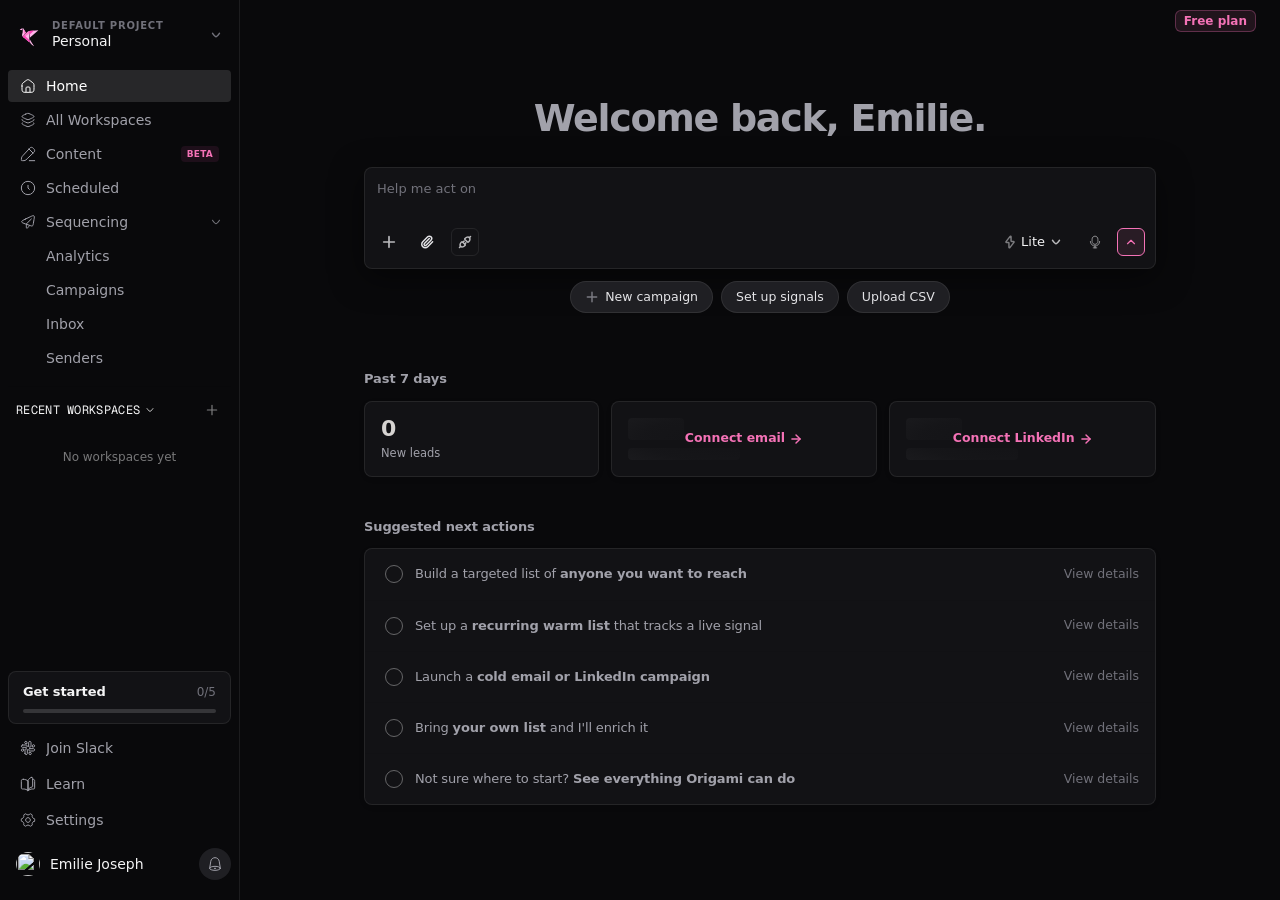
==== commit a07e3976: "Add interactive accordion toggle for Sequencing sidebar menu" ====
--- a/index.html
+++ b/index.html
@@ -410,7 +410,7 @@
 </style>
 </head>
 				<body class="min-h-screen antialiased">
-					<div id="root"><div class="flex flex-col fixed inset-0 overflow-hidden"><div class="flex flex-1 min-h-0 overflow-hidden bg-white"><div class="hidden md:flex"><aside class="bg-[#f4f4f4] flex flex-col flex-shrink-0 sticky top-0 h-screen overflow-hidden select-none transition-all duration-300 ease-[cubic-bezier(0.4,0,0.2,1)] w-60"><div class="flex-1 overflow-hidden flex flex-col transition-all duration-200 px-2"><div class="mt-4 mb-2"><div class="flex items-center gap-0"><a class="flex-shrink-0 flex items-center rounded-md hover:bg-muted transition-colors h-8 ml-2 active" href="/dashboard" data-status="active" aria-current="page"><img alt="Origami" class="h-6 w-6" src="origami-logo.svg"></a><div class="flex-1 transition-opacity duration-200 pl-1 flex items-center min-w-0 opacity-100"><button type="button" aria-label="Switch project" class="group flex-1 min-w-0 flex items-center gap-1.5 rounded-md px-2 py-1 text-left transition-colors hover:bg-stone-200/50" aria-haspopup="dialog" aria-expanded="false" aria-controls="radix-_r_38_" data-state="closed" data-slot="popover-trigger"><span class="flex-1 min-w-0 flex flex-col"><span class="min-w-0 truncate text-[10px] font-semibold uppercase tracking-[0.08em] text-stone-400 leading-tight">Default project</span><span class="min-w-0 truncate text-sm font-medium text-foreground leading-tight">Personal</span></span><svg xmlns="http://www.w3.org/2000/svg" width="24" height="24" viewBox="0 0 24 24" fill="none" color="currentColor" class="w-3.5 h-3.5 flex-shrink-0 text-stone-400 transition-transform group-hover:text-stone-600" stroke-width="2.25" stroke="currentColor"><path d="M18 9.00005C18 9.00005 13.5811 15 12 15C10.4188 15 6 9 6 9" stroke="currentColor" stroke-linecap="round" stroke-linejoin="round" stroke-width="2.25"></path></svg></button></div></div></div><div class="flex flex-col mt-2 space-y-0.5"><div class="flex flex-col space-y-0.5"><div class="space-y-0.5"><div><a data-slot="popover-anchor" class="flex items-center h-8 rounded-md text-sm transition-colors duration-150 px-3 gap-2.5 bg-stone-300/35 text-stone-900 active" href="/dashboard" data-status="active" aria-current="page"><span class="relative flex-shrink-0"><svg xmlns="http://www.w3.org/2000/svg" width="24" height="24" viewBox="0 0 24 24" fill="none" color="currentColor" class="w-4 h-4 flex-shrink-0" stroke-width="1.5" stroke="currentColor"><path d="M3 11.9896V14.5C3 17.7998 3 19.4497 4.02513 20.4749C5.05025 21.5 6.70017 21.5 10 21.5H14C17.2998 21.5 18.9497 21.5 19.9749 20.4749C21 19.4497 21 17.7998 21 14.5V11.9896C21 10.3083 21 9.46773 20.6441 8.74005C20.2882 8.01237 19.6247 7.49628 18.2976 6.46411L16.2976 4.90855C14.2331 3.30285 13.2009 2.5 12 2.5C10.7991 2.5 9.76689 3.30285 7.70242 4.90855L5.70241 6.46411C4.37533 7.49628 3.71179 8.01237 3.3559 8.74005C3 9.46773 3 10.3083 3 11.9896Z" stroke="currentColor" stroke-linecap="round" stroke-linejoin="round" stroke-width="1.5"></path><path d="M15 21.5V16.5C15 15.0858 15 14.3787 14.5607 13.9393C14.1213 13.5 13.4142 13.5 12 13.5C10.5858 13.5 9.87868 13.5 9.43934 13.9393C9 14.3787 9 15.0858 9 16.5V21.5" stroke="currentColor" stroke-linecap="round" stroke-linejoin="round" stroke-width="1.5"></path></svg></span><span class="flex-1 truncate transition-opacity duration-200 opacity-100">Home</span><span class="flex h-3.5 w-3.5 flex-shrink-0 items-center justify-center"></span></a></div></div></div><div class="flex flex-col space-y-0.5"><div class="space-y-0.5"><div><a href="/workspaces" class="flex items-center h-8 rounded-md text-sm transition-colors duration-150 px-3 gap-2.5 text-stone-700 hover:text-stone-900 hover:bg-stone-200/40"><svg xmlns="http://www.w3.org/2000/svg" width="24" height="24" viewBox="0 0 24 24" fill="none" color="currentColor" class="w-4 h-4 flex-shrink-0" stroke-width="1.5" stroke="currentColor"><path d="M8.64298 3.14559L6.93816 3.93362C4.31272 5.14719 3 5.75397 3 6.75C3 7.74603 4.31272 8.35281 6.93817 9.56638L8.64298 10.3544C10.2952 11.1181 11.1214 11.5 12 11.5C12.8786 11.5 13.7048 11.1181 15.357 10.3544L17.0618 9.56638C19.6873 8.35281 21 7.74603 21 6.75C21 5.75397 19.6873 5.14719 17.0618 3.93362L15.357 3.14559C13.7048 2.38186 12.8786 2 12 2C11.1214 2 10.2952 2.38186 8.64298 3.14559Z" stroke="currentColor" stroke-linecap="round" stroke-linejoin="round" stroke-width="1.5"></path><path d="M20.788 11.0972C20.9293 11.2959 21 11.5031 21 11.7309C21 12.7127 19.6873 13.3109 17.0618 14.5072L15.357 15.284C13.7048 16.0368 12.8786 16.4133 12 16.4133C11.1214 16.4133 10.2952 16.0368 8.64298 15.284L6.93817 14.5072C4.31272 13.3109 3 12.7127 3 11.7309C3 11.5031 3.07067 11.2959 3.212 11.0972" stroke="currentColor" stroke-linecap="round" stroke-linejoin="round" stroke-width="1.5"></path><path d="M20.3767 16.2661C20.7922 16.5971 21 16.927 21 17.3176C21 18.2995 19.6873 18.8976 17.0618 20.0939L15.357 20.8707C13.7048 21.6236 12.8786 22 12 22C11.1214 22 10.2952 21.6236 8.64298 20.8707L6.93817 20.0939C4.31272 18.8976 3 18.2995 3 17.3176C3 16.927 3.20778 16.5971 3.62334 16.2661" stroke="currentColor" stroke-linecap="round" stroke-linejoin="round" stroke-width="1.5"></path></svg><span class="flex-1 truncate transition-opacity duration-200 opacity-100">All Workspaces</span></a></div></div></div><div class="flex flex-col space-y-0.5"><div class="space-y-0.5"><div><a href="/content" class="flex items-center h-8 rounded-md text-sm transition-colors duration-150 px-3 gap-2.5 text-stone-700 hover:text-stone-900 hover:bg-stone-200/40"><svg xmlns="http://www.w3.org/2000/svg" width="24" height="24" viewBox="0 0 24 24" fill="none" color="currentColor" class="w-4 h-4 flex-shrink-0" stroke-width="1.5" stroke="currentColor"><path d="M14.0737 3.88545C14.8189 3.07808 15.1915 2.6744 15.5874 2.43893C16.5427 1.87076 17.7191 1.85309 18.6904 2.39232C19.0929 2.6158 19.4769 3.00812 20.245 3.79276C21.0131 4.5774 21.3972 4.96972 21.6159 5.38093C22.1438 6.37312 22.1265 7.57479 21.5703 8.5507C21.3398 8.95516 20.9446 9.33578 20.1543 10.097L10.7506 19.1543C9.25288 20.5969 8.504 21.3182 7.56806 21.6837C6.63212 22.0493 5.6032 22.0224 3.54536 21.9686L3.26538 21.9613C2.63891 21.9449 2.32567 21.9367 2.14359 21.73C1.9615 21.5234 1.98636 21.2043 2.03608 20.5662L2.06308 20.2197C2.20301 18.4235 2.27297 17.5255 2.62371 16.7182C2.97444 15.9109 3.57944 15.2555 4.78943 13.9445L14.0737 3.88545Z" stroke="currentColor" stroke-linejoin="round" stroke-width="1.5"></path><path d="M13 4L20 11" stroke="currentColor" stroke-linejoin="round" stroke-width="1.5"></path><path d="M14 22L22 22" stroke="currentColor" stroke-linecap="round" stroke-linejoin="round" stroke-width="1.5"></path></svg><span class="flex-1 truncate transition-opacity duration-200 opacity-100">Content</span><span class="px-1.5 py-0.5 text-[9px] font-semibold uppercase tracking-wide text-[#D64A9E] bg-[#D64A9E]/10 rounded">Beta</span></a></div></div></div><div class="flex flex-col space-y-0.5"><div class="space-y-0.5"><div><a href="/scheduled" class="flex items-center h-8 rounded-md text-sm transition-colors duration-150 px-3 gap-2.5 text-stone-700 hover:text-stone-900 hover:bg-stone-200/40"><svg xmlns="http://www.w3.org/2000/svg" width="24" height="24" viewBox="0 0 24 24" fill="none" color="currentColor" class="w-4 h-4 flex-shrink-0" stroke-width="1.5" stroke="currentColor"><circle cx="12" cy="12" r="10" stroke="currentColor" stroke-width="1.5"></circle><path d="M12 8V12L14 14" stroke="currentColor" stroke-linecap="round" stroke-linejoin="round" stroke-width="1.5"></path></svg><span class="flex-1 truncate transition-opacity duration-200 opacity-100">Scheduled</span></a></div></div></div><div class="flex flex-col space-y-0.5"><button type="button" class="flex items-center h-8 rounded-md text-sm transition-colors duration-150 px-3 w-full gap-2.5 text-stone-700 hover:text-stone-900 hover:bg-stone-200/40" aria-expanded="true"><svg xmlns="http://www.w3.org/2000/svg" width="24" height="24" viewBox="0 0 24 24" fill="none" color="currentColor" class="w-4 h-4 flex-shrink-0" stroke-width="1.5" stroke="currentColor"><path d="M9.49811 15L16.9981 7.5" stroke="currentColor" stroke-linecap="round" stroke-linejoin="round" stroke-width="1.5"></path><path d="M8.00634 7.67888L15.327 4.21881C18.3688 2.78111 19.8897 2.06226 20.8598 2.78341C21.8299 3.50455 21.5527 5.14799 20.9984 8.43486L20.0435 14.0968C19.6811 16.246 19.4998 17.3205 18.6989 17.7891C17.8979 18.2577 16.8574 17.8978 14.7765 17.178L8.41077 14.9762C4.51917 13.6301 2.57337 12.9571 2.50019 11.6365C2.427 10.3159 4.28678 9.43692 8.00634 7.67888Z" stroke="currentColor" stroke-linecap="round" stroke-linejoin="round" stroke-width="1.5"></path><path d="M9.49811 15.5V17.7274C9.49811 20.101 9.49811 21.2878 10.2083 21.4771C10.9185 21.6663 11.6664 20.6789 13.1622 18.7039L13.9981 17.5" stroke="currentColor" stroke-linecap="round" stroke-linejoin="round" stroke-width="1.5"></path></svg><span class="flex-1 truncate transition-opacity duration-200 text-left opacity-100">Sequencing</span><svg xmlns="http://www.w3.org/2000/svg" width="24" height="24" viewBox="0 0 24 24" fill="none" color="currentColor" class="w-3.5 h-3.5 flex-shrink-0 -mr-1 opacity-70 transition-transform duration-200" stroke-width="2" stroke="currentColor"><path d="M18 9.00005C18 9.00005 13.5811 15 12 15C10.4188 15 6 9 6 9" stroke="currentColor" stroke-linecap="round" stroke-linejoin="round" stroke-width="2"></path></svg></button><div class="flex flex-col space-y-0.5"><a href="/sequences/analytics" class="flex items-center h-8 pl-[2.375rem] pr-3 rounded-md text-sm transition-colors duration-150 w-full text-stone-600 hover:text-stone-900 hover:bg-stone-200/40"><span class="truncate">Analytics</span></a><a href="/sequences" class="flex items-center h-8 pl-[2.375rem] pr-3 rounded-md text-sm transition-colors duration-150 w-full text-stone-600 hover:text-stone-900 hover:bg-stone-200/40"><span class="truncate">Campaigns</span></a><a href="/sequences/inbox" class="flex items-center h-8 pl-[2.375rem] pr-3 rounded-md text-sm transition-colors duration-150 w-full text-stone-600 hover:text-stone-900 hover:bg-stone-200/40"><span class="truncate">Inbox</span></a><a href="/sequences/senders" class="flex items-center h-8 pl-[2.375rem] pr-3 rounded-md text-sm transition-colors duration-150 w-full text-stone-600 hover:text-stone-900 hover:bg-stone-200/40"><span class="truncate">Senders</span></a></div></div></div><div class="flex flex-col mt-3 pt-3 min-h-0 flex-1 overflow-hidden transition-opacity duration-300 border-t border-foreground/[0.06] opacity-100"><div class="flex items-center justify-between mb-1 px-2 flex-shrink-0"><button class="flex items-center gap-1 text-xs font-mono text-foreground tracking-wide uppercase hover:text-foreground/70"><span>Recent Workspaces</span><svg xmlns="http://www.w3.org/2000/svg" width="24" height="24" viewBox="0 0 24 24" fill="none" color="currentColor" class="w-3 h-3 opacity-80 transition-transform duration-200" stroke-width="2" stroke="currentColor"><path d="M18 9.00005C18 9.00005 13.5811 15 12 15C10.4188 15 6 9 6 9" stroke="currentColor" stroke-linecap="round" stroke-linejoin="round" stroke-width="2"></path></svg></button><button class="p-1 rounded-md text-foreground/40 hover:text-stone-900 hover:bg-stone-200/40 transition-colors duration-150" title="New workspace"><svg xmlns="http://www.w3.org/2000/svg" width="24" height="24" viewBox="0 0 24 24" fill="none" color="currentColor" class="w-3.5 h-3.5 opacity-80" stroke-width="2" stroke="currentColor"><path d="M12 4V20M20 12H4" stroke="currentColor" stroke-linecap="round" stroke-linejoin="round" stroke-width="2"></path></svg></button></div><div class="relative h-full flex-1 min-h-0 mt-2 overflow-hidden"><div class="pointer-events-none absolute top-0 left-0 right-0 z-10 transition-opacity duration-200 bg-gradient-to-b from-[#f4f4f4] to-transparent opacity-0" style="height: 20px;"></div><div class="overflow-y-auto h-full scrollbar-hide"><div class="flex items-center justify-center py-4 text-xs text-foreground/40">No workspaces yet</div></div><div class="pointer-events-none absolute bottom-0 left-0 right-0 z-10 transition-opacity duration-200 bg-gradient-to-t from-[#f4f4f4] to-transparent opacity-100" style="height: 20px;"></div></div></div></div><div class="flex-shrink-0 pb-4 transition-all duration-200 px-2"><button type="button" class="mb-2 w-full rounded-xl border border-black/[0.06] bg-white px-3.5 py-2.5 text-left transition-colors hover:bg-stone-50" aria-haspopup="dialog" aria-expanded="false" aria-controls="radix-_r_4i_" data-state="closed" data-slot="popover-trigger"><span class="flex items-baseline justify-between gap-2"><span class="text-[13px] font-semibold tracking-[-0.1px] text-stone-800">Get started</span><span class="text-[12px] tabular-nums text-stone-400">0/5</span></span><span class="mt-2 block h-1 overflow-hidden rounded-full bg-black/[0.08]"><span class="block h-full rounded-full transition-[width] duration-200" style="width: 0%; background-color: rgb(214, 74, 158);"></span></span></button><a href="https://join.slack.com/t/origami-g5z3496/shared_invite/zt-41n9cosr7-NXEdcztT4u~Nd9Nil3NnXw" target="_blank" rel="noopener noreferrer" aria-label="Join Slack (opens in new tab)" class="flex items-center h-8 rounded-md text-sm transition-colors duration-150 mb-1 px-3 w-full gap-2.5 text-stone-700 hover:text-stone-900 hover:bg-stone-200/40"><svg xmlns="http://www.w3.org/2000/svg" width="24" height="24" viewBox="0 0 24 24" fill="none" color="currentColor" class="w-4 h-4 flex-shrink-0" stroke-width="1.5" stroke="currentColor"><path d="M13 9.25V3.75C13 2.7835 13.7835 2 14.75 2C15.7165 2 16.5 2.7835 16.5 3.75V9.25C16.5 10.2165 15.7165 11 14.75 11C13.7835 11 13 10.2165 13 9.25Z" stroke="currentColor" stroke-linecap="round" stroke-linejoin="round" stroke-width="1.5"></path><path d="M7.5 20.25V14.75C7.5 13.7835 8.2835 13 9.25 13C10.2165 13 11 13.7835 11 14.75V20.25C11 21.2165 10.2165 22 9.25 22C8.2835 22 7.5 21.2165 7.5 20.25Z" stroke="currentColor" stroke-linecap="round" stroke-linejoin="round" stroke-width="1.5"></path><path d="M14.75 13L20.25 13C21.2165 13 22 13.7835 22 14.75C22 15.7165 21.2165 16.5 20.25 16.5L14.75 16.5C13.7835 16.5 13 15.7165 13 14.75C13 13.7835 13.7835 13 14.75 13Z" stroke="currentColor" stroke-linecap="round" stroke-linejoin="round" stroke-width="1.5"></path><path d="M3.75 7.5L9.25 7.5C10.2165 7.5 11 8.2835 11 9.25C11 10.2165 10.2165 11 9.25 11L3.75 11C2.7835 11 2 10.2165 2 9.25C2 8.2835 2.7835 7.5 3.75 7.5Z" stroke="currentColor" stroke-linecap="round" stroke-linejoin="round" stroke-width="1.5"></path><path d="M7 3.75C7 4.7165 7.7835 5.5 8.75 5.5H10.5V3.75C10.5 2.7835 9.7165 2 8.75 2C7.7835 2 7 2.7835 7 3.75Z" stroke="currentColor" stroke-linejoin="round" stroke-width="1.5"></path><path d="M17 20.25C17 19.2835 16.2165 18.5 15.25 18.5H13.5V20.25C13.5 21.2165 14.2835 22 15.25 22C16.2165 22 17 21.2165 17 20.25Z" stroke="currentColor" stroke-linejoin="round" stroke-width="1.5"></path><path d="M20.25 7C19.2835 7 18.5 7.7835 18.5 8.75L18.5 10.5H20.25C21.2165 10.5 22 9.7165 22 8.75C22 7.7835 21.2165 7 20.25 7Z" stroke="currentColor" stroke-linejoin="round" stroke-width="1.5"></path><path d="M3.75 17C4.7165 17 5.5 16.2165 5.5 15.25V13.5L3.75 13.5C2.7835 13.5 2 14.2835 2 15.25C2 16.2165 2.7835 17 3.75 17Z" stroke="currentColor" stroke-linejoin="round" stroke-width="1.5"></path></svg><span class="flex-1 truncate text-left transition-opacity duration-200 opacity-100">Join Slack</span></a><a href="/learn" class="flex items-center h-8 rounded-md text-sm transition-colors duration-150 mb-1 px-3 w-full gap-2.5 text-stone-700 hover:text-stone-900 hover:bg-stone-200/40"><svg xmlns="http://www.w3.org/2000/svg" width="24" height="24" viewBox="0 0 24 24" fill="none" color="currentColor" class="w-4 h-4 flex-shrink-0" stroke-width="1.5" stroke="currentColor"><path d="M17.5055 2.01874C12.8289 2.83455 12 7.5 12 7.5V22C12 22 12.8867 17.1272 18.0004 16.5588C18.5493 16.4978 19 16.0576 19 15.5058V3.39309C19 2.5654 18.3216 1.87638 17.5055 2.01874Z" stroke="currentColor" stroke-linecap="round" stroke-linejoin="round" stroke-width="1.5"></path><path d="M5.33333 5.00001C7.79379 4.99657 10.1685 5.88709 12 7.5V22C10.1685 20.3871 7.79379 19.4966 5.33333 19.5C3.77132 19.5 2.99032 19.5 2.64526 19.2792C2.4381 19.1466 2.35346 19.0619 2.22086 18.8547C2 18.5097 2 17.8941 2 16.6629V8.40322C2 6.97543 2 6.26154 2.54874 5.68286C3.09748 5.10418 3.65923 5.07432 4.78272 5.0146C4.965 5.00491 5.14858 5.00001 5.33333 5.00001Z" stroke="currentColor" stroke-linecap="round" stroke-linejoin="round" stroke-width="1.5"></path><path d="M12 22.001C13.8315 20.3881 16.2062 19.4976 18.6667 19.501C20.2287 19.501 21.0097 19.501 21.3547 19.2802C21.5619 19.1476 21.6465 19.0629 21.7791 18.8558C22 18.5107 22 17.8951 22 16.6639V8.40424C22 6.97645 22 6.26256 21.4513 5.68388C20.9025 5.1052 20.1235 5.05972 19 5" stroke="currentColor" stroke-linecap="round" stroke-linejoin="round" stroke-width="1.5"></path></svg><span class="flex-1 truncate text-left transition-opacity duration-200 opacity-100">Learn</span></a><a href="/settings?source=%2Fdashboard" class="flex items-center h-8 rounded-md text-sm transition-colors duration-150 mb-2 px-3 w-full gap-2.5 text-stone-700 hover:text-stone-900 hover:bg-stone-200/40"><svg xmlns="http://www.w3.org/2000/svg" width="24" height="24" viewBox="0 0 24 24" fill="none" color="currentColor" class="w-4 h-4 flex-shrink-0" stroke-width="1.5" stroke="currentColor"><path d="M15.5 12C15.5 13.933 13.933 15.5 12 15.5C10.067 15.5 8.5 13.933 8.5 12C8.5 10.067 10.067 8.5 12 8.5C13.933 8.5 15.5 10.067 15.5 12Z" stroke="currentColor" stroke-width="1.5"></path><path d="M21.011 14.0965C21.5329 13.9558 21.7939 13.8854 21.8969 13.7508C22 13.6163 22 13.3998 22 12.9669V11.0332C22 10.6003 22 10.3838 21.8969 10.2493C21.7938 10.1147 21.5329 10.0443 21.011 9.90358C19.0606 9.37759 17.8399 7.33851 18.3433 5.40087C18.4817 4.86799 18.5509 4.60156 18.4848 4.44529C18.4187 4.28902 18.2291 4.18134 17.8497 3.96596L16.125 2.98673C15.7528 2.77539 15.5667 2.66972 15.3997 2.69222C15.2326 2.71472 15.0442 2.90273 14.6672 3.27873C13.208 4.73448 10.7936 4.73442 9.33434 3.27864C8.95743 2.90263 8.76898 2.71463 8.60193 2.69212C8.43489 2.66962 8.24877 2.77529 7.87653 2.98663L6.15184 3.96587C5.77253 4.18123 5.58287 4.28891 5.51678 4.44515C5.45068 4.6014 5.51987 4.86787 5.65825 5.4008C6.16137 7.3385 4.93972 9.37763 2.98902 9.9036C2.46712 10.0443 2.20617 10.1147 2.10308 10.2492C2 10.3838 2 10.6003 2 11.0332V12.9669C2 13.3998 2 13.6163 2.10308 13.7508C2.20615 13.8854 2.46711 13.9558 2.98902 14.0965C4.9394 14.6225 6.16008 16.6616 5.65672 18.5992C5.51829 19.1321 5.44907 19.3985 5.51516 19.5548C5.58126 19.7111 5.77092 19.8188 6.15025 20.0341L7.87495 21.0134C8.24721 21.2247 8.43334 21.3304 8.6004 21.3079C8.76746 21.2854 8.95588 21.0973 9.33271 20.7213C10.7927 19.2644 13.2088 19.2643 14.6689 20.7212C15.0457 21.0973 15.2341 21.2853 15.4012 21.3078C15.5682 21.3303 15.7544 21.2246 16.1266 21.0133L17.8513 20.034C18.2307 19.8187 18.4204 19.711 18.4864 19.5547C18.5525 19.3984 18.4833 19.132 18.3448 18.5991C17.8412 16.6616 19.0609 14.6226 21.011 14.0965Z" stroke="currentColor" stroke-linecap="round" stroke-width="1.5"></path></svg><span class="flex-1 truncate text-left transition-opacity duration-200 opacity-100">Settings</span></a><div class="flex items-center gap-1"><button class="flex items-center rounded-md hover:bg-muted transition-colors outline-none py-2 min-w-0 flex-1 gap-2.5 px-2" type="button" aria-haspopup="dialog" aria-expanded="false" aria-controls="radix-_r_3f_" data-state="closed" data-slot="popover-trigger"><img alt="Emilie Joseph" class="w-6 h-6 rounded-full object-cover flex-shrink-0" src="https://img.clerk.com/eyJ0eXBlIjoicHJveHkiLCJzcmMiOiJodHRwczovL2ltYWdlcy5jbGVyay5kZXYvb2F1dGhfZ29vZ2xlL2ltZ18zR2NYYlRySVpha2ZNcmdKbnRNaDhFQ2pzb1AifQ"><span class="text-sm font-medium text-foreground truncate transition-opacity duration-200 opacity-100">Emilie Joseph</span></button><button type="button" aria-label="Releases" title="Releases" class="relative flex h-8 w-8 flex-shrink-0 items-center justify-center rounded-full text-stone-400 transition-colors duration-150 hover:bg-stone-200/40 hover:text-stone-600" aria-haspopup="dialog" aria-expanded="false" aria-controls="radix-_r_3h_" data-state="closed" data-slot="popover-trigger"><svg xmlns="http://www.w3.org/2000/svg" width="24" height="24" viewBox="0 0 24 24" fill="none" color="currentColor" class="h-4 w-4" stroke-width="1.5" stroke="currentColor"><path d="M20 18.5011L18.349 7.93407C17.8603 4.80601 15.166 2.5 12 2.5C8.83398 2.5 6.13971 4.80601 5.65098 7.93407L4 18.5011" stroke="currentColor" stroke-linecap="round" stroke-linejoin="round" stroke-width="1.5"></path><path d="M20 18.5C20 16.8431 16.4183 15.5 12 15.5C7.58172 15.5 4 16.8431 4 18.5C4 20.1569 7.58172 21.5 12 21.5C16.4183 21.5 20 20.1569 20 18.5Z" stroke="currentColor" stroke-linecap="round" stroke-linejoin="round" stroke-width="1.5"></path><path d="M13 18.5H11" stroke="currentColor" stroke-linecap="round" stroke-linejoin="round" stroke-width="1.5"></path></svg></button></div></div></aside></div><div class="fixed inset-0 bg-black/40 z-50 transition-opacity duration-300 md:hidden opacity-0 pointer-events-none"></div><aside class="fixed top-0 left-0 bottom-0 w-72 bg-[#FAFAFA] z-50 flex flex-col transition-transform duration-300 ease-[cubic-bezier(0.32,0.72,0,1)] md:hidden -translate-x-full"><div class="flex items-center justify-between px-4 pt-4 pb-2"><a href="/dashboard" class="flex items-center gap-2 active" data-status="active" aria-current="page"><img alt="Origami" class="h-6 w-6" src="origami-logo.svg"></a><button class="p-2 text-foreground/50 hover:text-foreground rounded-lg transition-colors"><svg xmlns="http://www.w3.org/2000/svg" width="24" height="24" viewBox="0 0 24 24" fill="none" color="currentColor" class="w-5 h-5 opacity-80" stroke-width="2.5" stroke="currentColor"><path d="M18 6L6.00081 17.9992M17.9992 18L6 6.00085" stroke="currentColor" stroke-linecap="round" stroke-linejoin="round" stroke-width="2.5"></path></svg></button></div><div class="px-3 mb-2 flex"><button type="button" aria-label="Switch project" class="group flex-1 min-w-0 flex items-center gap-1.5 rounded-md px-2 py-1 text-left transition-colors hover:bg-stone-200/50" aria-haspopup="dialog" aria-expanded="false" aria-controls="radix-_r_m_" data-state="closed" data-slot="popover-trigger"><span class="flex-1 min-w-0 flex flex-col"><span class="min-w-0 truncate text-[10px] font-semibold uppercase tracking-[0.08em] text-stone-400 leading-tight">Default project</span><span class="min-w-0 truncate text-sm font-medium text-foreground leading-tight">Personal</span></span><svg xmlns="http://www.w3.org/2000/svg" width="24" height="24" viewBox="0 0 24 24" fill="none" color="currentColor" class="w-3.5 h-3.5 flex-shrink-0 text-stone-400 transition-transform group-hover:text-stone-600" stroke-width="2.25" stroke="currentColor"><path d="M18 9.00005C18 9.00005 13.5811 15 12 15C10.4188 15 6 9 6 9" stroke="currentColor" stroke-linecap="round" stroke-linejoin="round" stroke-width="2.25"></path></svg></button></div><div class="flex-1 min-h-0 overflow-y-auto px-3"><div class="space-y-0.5"><a href="/dashboard" class="flex items-center gap-3 h-11 px-3 rounded-lg text-sm transition-colors bg-foreground/[0.08] text-foreground font-medium active" data-status="active" aria-current="page"><svg xmlns="http://www.w3.org/2000/svg" width="24" height="24" viewBox="0 0 24 24" fill="none" color="currentColor" class="w-[18px] h-[18px] flex-shrink-0 opacity-80" stroke-width="2.5" stroke="currentColor"><path d="M3 11.9896V14.5C3 17.7998 3 19.4497 4.02513 20.4749C5.05025 21.5 6.70017 21.5 10 21.5H14C17.2998 21.5 18.9497 21.5 19.9749 20.4749C21 19.4497 21 17.7998 21 14.5V11.9896C21 10.3083 21 9.46773 20.6441 8.74005C20.2882 8.01237 19.6247 7.49628 18.2976 6.46411L16.2976 4.90855C14.2331 3.30285 13.2009 2.5 12 2.5C10.7991 2.5 9.76689 3.30285 7.70242 4.90855L5.70241 6.46411C4.37533 7.49628 3.71179 8.01237 3.3559 8.74005C3 9.46773 3 10.3083 3 11.9896Z" stroke="currentColor" stroke-linecap="round" stroke-linejoin="round" stroke-width="2.5"></path><path d="M15 21.5V16.5C15 15.0858 15 14.3787 14.5607 13.9393C14.1213 13.5 13.4142 13.5 12 13.5C10.5858 13.5 9.87868 13.5 9.43934 13.9393C9 14.3787 9 15.0858 9 16.5V21.5" stroke="currentColor" stroke-linecap="round" stroke-linejoin="round" stroke-width="2.5"></path></svg><span>Home</span></a><a href="/workspaces" class="flex items-center gap-3 h-11 px-3 rounded-lg text-sm transition-colors text-foreground/60 hover:text-foreground hover:bg-foreground/[0.05]"><svg xmlns="http://www.w3.org/2000/svg" width="24" height="24" viewBox="0 0 24 24" fill="none" color="currentColor" class="w-[18px] h-[18px] flex-shrink-0 opacity-80" stroke-width="2.5" stroke="currentColor"><path d="M8.64298 3.14559L6.93816 3.93362C4.31272 5.14719 3 5.75397 3 6.75C3 7.74603 4.31272 8.35281 6.93817 9.56638L8.64298 10.3544C10.2952 11.1181 11.1214 11.5 12 11.5C12.8786 11.5 13.7048 11.1181 15.357 10.3544L17.0618 9.56638C19.6873 8.35281 21 7.74603 21 6.75C21 5.75397 19.6873 5.14719 17.0618 3.93362L15.357 3.14559C13.7048 2.38186 12.8786 2 12 2C11.1214 2 10.2952 2.38186 8.64298 3.14559Z" stroke="currentColor" stroke-linecap="round" stroke-linejoin="round" stroke-width="2.5"></path><path d="M20.788 11.0972C20.9293 11.2959 21 11.5031 21 11.7309C21 12.7127 19.6873 13.3109 17.0618 14.5072L15.357 15.284C13.7048 16.0368 12.8786 16.4133 12 16.4133C11.1214 16.4133 10.2952 16.0368 8.64298 15.284L6.93817 14.5072C4.31272 13.3109 3 12.7127 3 11.7309C3 11.5031 3.07067 11.2959 3.212 11.0972" stroke="currentColor" stroke-linecap="round" stroke-linejoin="round" stroke-width="2.5"></path><path d="M20.3767 16.2661C20.7922 16.5971 21 16.927 21 17.3176C21 18.2995 19.6873 18.8976 17.0618 20.0939L15.357 20.8707C13.7048 21.6236 12.8786 22 12 22C11.1214 22 10.2952 21.6236 8.64298 20.8707L6.93817 20.0939C4.31272 18.8976 3 18.2995 3 17.3176C3 16.927 3.20778 16.5971 3.62334 16.2661" stroke="currentColor" stroke-linecap="round" stroke-linejoin="round" stroke-width="2.5"></path></svg><span>All Workspaces</span></a><a href="/content" class="flex items-center gap-3 h-11 px-3 rounded-lg text-sm transition-colors text-foreground/60 hover:text-foreground hover:bg-foreground/[0.05]"><svg xmlns="http://www.w3.org/2000/svg" width="24" height="24" viewBox="0 0 24 24" fill="none" color="currentColor" class="w-[18px] h-[18px] flex-shrink-0 opacity-80" stroke-width="2.5" stroke="currentColor"><path d="M14.0737 3.88545C14.8189 3.07808 15.1915 2.6744 15.5874 2.43893C16.5427 1.87076 17.7191 1.85309 18.6904 2.39232C19.0929 2.6158 19.4769 3.00812 20.245 3.79276C21.0131 4.5774 21.3972 4.96972 21.6159 5.38093C22.1438 6.37312 22.1265 7.57479 21.5703 8.5507C21.3398 8.95516 20.9446 9.33578 20.1543 10.097L10.7506 19.1543C9.25288 20.5969 8.504 21.3182 7.56806 21.6837C6.63212 22.0493 5.6032 22.0224 3.54536 21.9686L3.26538 21.9613C2.63891 21.9449 2.32567 21.9367 2.14359 21.73C1.9615 21.5234 1.98636 21.2043 2.03608 20.5662L2.06308 20.2197C2.20301 18.4235 2.27297 17.5255 2.62371 16.7182C2.97444 15.9109 3.57944 15.2555 4.78943 13.9445L14.0737 3.88545Z" stroke="currentColor" stroke-linejoin="round" stroke-width="2.5"></path><path d="M13 4L20 11" stroke="currentColor" stroke-linejoin="round" stroke-width="2.5"></path><path d="M14 22L22 22" stroke="currentColor" stroke-linecap="round" stroke-linejoin="round" stroke-width="2.5"></path></svg><span>Content</span><span class="ml-auto px-1.5 py-0.5 text-[10px] font-semibold uppercase tracking-wide leading-none rounded text-[#D64A9E] bg-[#D64A9E]/10 flex-shrink-0">New</span></a><a href="/scheduled" class="flex items-center gap-3 h-11 px-3 rounded-lg text-sm transition-colors text-foreground/60 hover:text-foreground hover:bg-foreground/[0.05]"><svg xmlns="http://www.w3.org/2000/svg" width="24" height="24" viewBox="0 0 24 24" fill="none" color="currentColor" class="w-[18px] h-[18px] flex-shrink-0 opacity-80" stroke-width="2.5" stroke="currentColor"><circle cx="12" cy="12" r="10" stroke="currentColor" stroke-width="2.5"></circle><path d="M12 8V12L14 14" stroke="currentColor" stroke-linecap="round" stroke-linejoin="round" stroke-width="2.5"></path></svg><span>Scheduled</span></a><a href="/learn" class="flex items-center gap-3 h-11 px-3 rounded-lg text-sm transition-colors text-foreground/60 hover:text-foreground hover:bg-foreground/[0.05]"><svg xmlns="http://www.w3.org/2000/svg" width="24" height="24" viewBox="0 0 24 24" fill="none" color="currentColor" class="w-[18px] h-[18px] flex-shrink-0 opacity-80" stroke-width="2.5" stroke="currentColor"><path d="M17.5055 2.01874C12.8289 2.83455 12 7.5 12 7.5V22C12 22 12.8867 17.1272 18.0004 16.5588C18.5493 16.4978 19 16.0576 19 15.5058V3.39309C19 2.5654 18.3216 1.87638 17.5055 2.01874Z" stroke="currentColor" stroke-linecap="round" stroke-linejoin="round" stroke-width="2.5"></path><path d="M5.33333 5.00001C7.79379 4.99657 10.1685 5.88709 12 7.5V22C10.1685 20.3871 7.79379 19.4966 5.33333 19.5C3.77132 19.5 2.99032 19.5 2.64526 19.2792C2.4381 19.1466 2.35346 19.0619 2.22086 18.8547C2 18.5097 2 17.8941 2 16.6629V8.40322C2 6.97543 2 6.26154 2.54874 5.68286C3.09748 5.10418 3.65923 5.07432 4.78272 5.0146C4.965 5.00491 5.14858 5.00001 5.33333 5.00001Z" stroke="currentColor" stroke-linecap="round" stroke-linejoin="round" stroke-width="2.5"></path><path d="M12 22.001C13.8315 20.3881 16.2062 19.4976 18.6667 19.501C20.2287 19.501 21.0097 19.501 21.3547 19.2802C21.5619 19.1476 21.6465 19.0629 21.7791 18.8558C22 18.5107 22 17.8951 22 16.6639V8.40424C22 6.97645 22 6.26256 21.4513 5.68388C20.9025 5.1052 20.1235 5.05972 19 5" stroke="currentColor" stroke-linecap="round" stroke-linejoin="round" stroke-width="2.5"></path></svg><span>Learn</span></a></div><div class="mt-1 space-y-0.5"><button type="button" aria-expanded="true" class="flex w-full items-center gap-3 h-11 px-3 rounded-lg text-sm transition-colors min-w-0 text-foreground/60 hover:text-foreground hover:bg-foreground/[0.05]"><svg xmlns="http://www.w3.org/2000/svg" width="24" height="24" viewBox="0 0 24 24" fill="none" color="currentColor" class="w-[18px] h-[18px] flex-shrink-0 opacity-80" stroke-width="2.5" stroke="currentColor"><path d="M9.49811 15L16.9981 7.5" stroke="currentColor" stroke-linecap="round" stroke-linejoin="round" stroke-width="2.5"></path><path d="M8.00634 7.67888L15.327 4.21881C18.3688 2.78111 19.8897 2.06226 20.8598 2.78341C21.8299 3.50455 21.5527 5.14799 20.9984 8.43486L20.0435 14.0968C19.6811 16.246 19.4998 17.3205 18.6989 17.7891C17.8979 18.2577 16.8574 17.8978 14.7765 17.178L8.41077 14.9762C4.51917 13.6301 2.57337 12.9571 2.50019 11.6365C2.427 10.3159 4.28678 9.43692 8.00634 7.67888Z" stroke="currentColor" stroke-linecap="round" stroke-linejoin="round" stroke-width="2.5"></path><path d="M9.49811 15.5V17.7274C9.49811 20.101 9.49811 21.2878 10.2083 21.4771C10.9185 21.6663 11.6664 20.6789 13.1622 18.7039L13.9981 17.5" stroke="currentColor" stroke-linecap="round" stroke-linejoin="round" stroke-width="2.5"></path></svg><span class="flex-1 text-left">Sequencing</span><svg xmlns="http://www.w3.org/2000/svg" width="24" height="24" viewBox="0 0 24 24" fill="none" color="currentColor" class="w-4 h-4 flex-shrink-0 opacity-70 transition-transform duration-200" stroke-width="2.5" stroke="currentColor"><path d="M18 9.00005C18 9.00005 13.5811 15 12 15C10.4188 15 6 9 6 9" stroke="currentColor" stroke-linecap="round" stroke-linejoin="round" stroke-width="2.5"></path></svg></button><div class="space-y-0.5 pl-3 ml-3 border-l border-foreground/10"><a href="/sequences/analytics" class="flex items-center gap-3 h-10 px-3 rounded-lg text-sm transition-colors text-foreground/60 hover:text-foreground hover:bg-foreground/[0.05]"><svg xmlns="http://www.w3.org/2000/svg" width="24" height="24" viewBox="0 0 24 24" fill="none" color="currentColor" class="w-4 h-4 flex-shrink-0 opacity-80" stroke-width="2.5" stroke="currentColor"><path d="M15 21V6C15 5.06812 15 4.60218 14.8478 4.23463C14.6448 3.74458 14.2554 3.35523 13.7654 3.15224C13.3978 3 12.9319 3 12 3C11.0681 3 10.6022 3 10.2346 3.15224C9.74458 3.35523 9.35523 3.74458 9.15224 4.23463C9 4.60218 9 5.06812 9 6V21H15Z" stroke="currentColor" stroke-linecap="round" stroke-linejoin="round" stroke-width="2.5"></path><path d="M17 8H15V21H17C18.8856 21 19.8284 21 20.4142 20.4142C21 19.8284 21 18.8856 21 17V12C21 10.1144 21 9.17157 20.4142 8.58579C19.8284 8 18.8856 8 17 8Z" stroke="currentColor" stroke-linecap="round" stroke-linejoin="round" stroke-width="2.5"></path><path d="M9 13H7C5.11438 13 4.17157 13 3.58579 13.5858C3 14.1716 3 15.1144 3 17C3 18.8856 3 19.8284 3.58579 20.4142C4.17157 21 5.11438 21 7 21H9V13Z" stroke="currentColor" stroke-linecap="round" stroke-linejoin="round" stroke-width="2.5"></path></svg><span>Analytics</span></a><a href="/sequences" class="flex items-center gap-3 h-10 px-3 rounded-lg text-sm transition-colors text-foreground/60 hover:text-foreground hover:bg-foreground/[0.05]"><svg xmlns="http://www.w3.org/2000/svg" width="24" height="24" viewBox="0 0 24 24" fill="none" color="currentColor" class="w-4 h-4 flex-shrink-0 opacity-80" stroke-width="2.5" stroke="currentColor"><path d="M14.9263 4.41103L8.27352 7.60452C7.76151 7.85029 7.21443 7.91187 6.65675 7.78693C6.29177 7.70517 6.10926 7.66429 5.9623 7.64751C4.13743 7.43912 3 8.88342 3 10.5443V11.4557C3 13.1166 4.13743 14.5609 5.9623 14.3525C6.10926 14.3357 6.29178 14.2948 6.65675 14.2131C7.21443 14.0881 7.76151 14.1497 8.27352 14.3955L14.9263 17.589C16.4534 18.3221 17.217 18.6886 18.0684 18.4029C18.9197 18.1172 19.2119 17.5041 19.7964 16.278C21.4012 12.9112 21.4012 9.08885 19.7964 5.72196C19.2119 4.49586 18.9197 3.88281 18.0684 3.5971C17.217 3.3114 16.4534 3.67794 14.9263 4.41103Z" stroke="currentColor" stroke-linecap="round" stroke-linejoin="round" stroke-width="2.5"></path><path d="M13 17V17.5C13 18.7841 13 19.4261 12.776 19.7886C12.4773 20.2719 11.9312 20.545 11.3653 20.4939C10.9409 20.4557 10.4273 20.0704 9.4 19.3L8.2 18.4C7.22253 17.6669 7 17.2218 7 16V14.5" stroke="currentColor" stroke-linecap="round" stroke-linejoin="round" stroke-width="2.5"></path><path d="M7.5 14V8" stroke="currentColor" stroke-linecap="round" stroke-linejoin="round" stroke-width="2.5"></path></svg><span>Campaigns</span></a><a href="/sequences/inbox" class="flex items-center gap-3 h-10 px-3 rounded-lg text-sm transition-colors text-foreground/60 hover:text-foreground hover:bg-foreground/[0.05]"><svg xmlns="http://www.w3.org/2000/svg" width="24" height="24" viewBox="0 0 24 24" fill="none" color="currentColor" class="w-4 h-4 flex-shrink-0 opacity-80" stroke-width="2.5" stroke="currentColor"><path d="M2.5 12C2.5 7.52166 2.5 5.28249 3.89124 3.89124C5.28249 2.5 7.52166 2.5 12 2.5C16.4783 2.5 18.7175 2.5 20.1088 3.89124C21.5 5.28249 21.5 7.52166 21.5 12C21.5 16.4783 21.5 18.7175 20.1088 20.1088C18.7175 21.5 16.4783 21.5 12 21.5C7.52166 21.5 5.28249 21.5 3.89124 20.1088C2.5 18.7175 2.5 16.4783 2.5 12Z" stroke="currentColor" stroke-linecap="round" stroke-linejoin="round" stroke-width="2.5"></path><path d="M21.5 13.5H16.5743C15.7322 13.5 15.0706 14.2036 14.6995 14.9472C14.2963 15.7551 13.4889 16.5 12 16.5C10.5111 16.5 9.70373 15.7551 9.30054 14.9472C8.92942 14.2036 8.26777 13.5 7.42566 13.5H2.5" stroke="currentColor" stroke-linejoin="round" stroke-width="2.5"></path></svg><span>Inbox</span></a><a href="/sequences/senders" class="flex items-center gap-3 h-10 px-3 rounded-lg text-sm transition-colors text-foreground/60 hover:text-foreground hover:bg-foreground/[0.05]"><svg xmlns="http://www.w3.org/2000/svg" width="24" height="24" viewBox="0 0 24 24" fill="none" color="currentColor" class="w-4 h-4 flex-shrink-0 opacity-80" stroke-width="2.5" stroke="currentColor"><path d="M15.5 2V6M8.5 6V2" stroke="currentColor" stroke-linecap="round" stroke-linejoin="round" stroke-width="2.5"></path><path d="M6.00446 7.61331C5.93719 6.74273 6.63957 6 7.53014 6H16.4699C17.3604 6 18.0628 6.74273 17.9955 7.61331L17.8117 9.99197C17.6796 11.7019 17.1011 13.3498 16.132 14.7773L15.5312 15.6622C14.9638 16.4979 14.0077 17 12.9838 17H11.0162C9.99228 17 9.03617 16.4979 8.46881 15.6622L7.86803 14.7773C6.89885 13.3498 6.32041 11.7019 6.18827 9.99197L6.00446 7.61331Z" stroke="currentColor" stroke-width="2.5"></path><path d="M12 17V22" stroke="currentColor" stroke-linecap="round" stroke-linejoin="round" stroke-width="2.5"></path><path d="M11 9H13" stroke="currentColor" stroke-linecap="round" stroke-linejoin="round" stroke-width="2.5"></path></svg><span>Senders</span></a></div></div></div><div class="flex-shrink-0 border-t border-border px-3 py-3 space-y-0.5"><button type="button" aria-label="Releases" class="flex w-full items-center gap-3 h-11 px-3 rounded-lg text-sm text-foreground/60 transition-colors hover:text-foreground hover:bg-foreground/[0.05]" aria-haspopup="dialog" aria-expanded="false" aria-controls="radix-_r_q_" data-state="closed" data-slot="sheet-trigger"><svg xmlns="http://www.w3.org/2000/svg" width="24" height="24" viewBox="0 0 24 24" fill="none" color="currentColor" class="w-[18px] h-[18px] flex-shrink-0 opacity-80" stroke-width="2.5" stroke="currentColor"><path d="M20 18.5011L18.349 7.93407C17.8603 4.80601 15.166 2.5 12 2.5C8.83398 2.5 6.13971 4.80601 5.65098 7.93407L4 18.5011" stroke="currentColor" stroke-linecap="round" stroke-linejoin="round" stroke-width="2.5"></path><path d="M20 18.5C20 16.8431 16.4183 15.5 12 15.5C7.58172 15.5 4 16.8431 4 18.5C4 20.1569 7.58172 21.5 12 21.5C16.4183 21.5 20 20.1569 20 18.5Z" stroke="currentColor" stroke-linecap="round" stroke-linejoin="round" stroke-width="2.5"></path><path d="M13 18.5H11" stroke="currentColor" stroke-linecap="round" stroke-linejoin="round" stroke-width="2.5"></path></svg><span class="flex-1 text-left">What's New</span></button><a href="https://join.slack.com/t/origami-g5z3496/shared_invite/zt-41n9cosr7-NXEdcztT4u~Nd9Nil3NnXw" target="_blank" rel="noopener noreferrer" aria-label="Join Slack (opens in new tab)" class="flex items-center gap-3 h-11 px-3 rounded-lg text-sm w-full text-foreground/60 hover:text-foreground hover:bg-foreground/[0.05] transition-colors"><svg xmlns="http://www.w3.org/2000/svg" width="24" height="24" viewBox="0 0 24 24" fill="none" color="currentColor" class="w-[18px] h-[18px] flex-shrink-0 opacity-80" stroke-width="2.5" stroke="currentColor"><path d="M13 9.25V3.75C13 2.7835 13.7835 2 14.75 2C15.7165 2 16.5 2.7835 16.5 3.75V9.25C16.5 10.2165 15.7165 11 14.75 11C13.7835 11 13 10.2165 13 9.25Z" stroke="currentColor" stroke-linecap="round" stroke-linejoin="round" stroke-width="2.5"></path><path d="M7.5 20.25V14.75C7.5 13.7835 8.2835 13 9.25 13C10.2165 13 11 13.7835 11 14.75V20.25C11 21.2165 10.2165 22 9.25 22C8.2835 22 7.5 21.2165 7.5 20.25Z" stroke="currentColor" stroke-linecap="round" stroke-linejoin="round" stroke-width="2.5"></path><path d="M14.75 13L20.25 13C21.2165 13 22 13.7835 22 14.75C22 15.7165 21.2165 16.5 20.25 16.5L14.75 16.5C13.7835 16.5 13 15.7165 13 14.75C13 13.7835 13.7835 13 14.75 13Z" stroke="currentColor" stroke-linecap="round" stroke-linejoin="round" stroke-width="2.5"></path><path d="M3.75 7.5L9.25 7.5C10.2165 7.5 11 8.2835 11 9.25C11 10.2165 10.2165 11 9.25 11L3.75 11C2.7835 11 2 10.2165 2 9.25C2 8.2835 2.7835 7.5 3.75 7.5Z" stroke="currentColor" stroke-linecap="round" stroke-linejoin="round" stroke-width="2.5"></path><path d="M7 3.75C7 4.7165 7.7835 5.5 8.75 5.5H10.5V3.75C10.5 2.7835 9.7165 2 8.75 2C7.7835 2 7 2.7835 7 3.75Z" stroke="currentColor" stroke-linejoin="round" stroke-width="2.5"></path><path d="M17 20.25C17 19.2835 16.2165 18.5 15.25 18.5H13.5V20.25C13.5 21.2165 14.2835 22 15.25 22C16.2165 22 17 21.2165 17 20.25Z" stroke="currentColor" stroke-linejoin="round" stroke-width="2.5"></path><path d="M20.25 7C19.2835 7 18.5 7.7835 18.5 8.75L18.5 10.5H20.25C21.2165 10.5 22 9.7165 22 8.75C22 7.7835 21.2165 7 20.25 7Z" stroke="currentColor" stroke-linejoin="round" stroke-width="2.5"></path><path d="M3.75 17C4.7165 17 5.5 16.2165 5.5 15.25V13.5L3.75 13.5C2.7835 13.5 2 14.2835 2 15.25C2 16.2165 2.7835 17 3.75 17Z" stroke="currentColor" stroke-linejoin="round" stroke-width="2.5"></path></svg><span class="flex-1 text-left">Join Slack</span><svg xmlns="http://www.w3.org/2000/svg" width="24" height="24" viewBox="0 0 24 24" fill="none" color="currentColor" class="w-3.5 h-3.5 opacity-50" stroke-width="2.5" stroke="currentColor"><path d="M9 6.65032C9 6.65032 15.9383 6.10759 16.9154 7.08463C17.8924 8.06167 17.3496 15 17.3496 15M16.5 7.5L6.5 17.5" stroke="currentColor" stroke-linecap="round" stroke-linejoin="round" stroke-width="2.5"></path></svg></a><button class="flex items-center gap-3 h-11 px-3 rounded-lg text-sm w-full text-foreground/60 hover:text-foreground hover:bg-foreground/[0.05] transition-colors"><svg xmlns="http://www.w3.org/2000/svg" width="24" height="24" viewBox="0 0 24 24" fill="none" color="currentColor" class="w-[18px] h-[18px] flex-shrink-0 opacity-80" stroke-width="2.5" stroke="currentColor"><path d="M21.5 12C21.5 17.2467 17.2467 21.5 12 21.5C10.3719 21.5 8.8394 21.0904 7.5 20.3687C5.63177 19.362 4.37462 20.2979 3.26592 20.4658C3.09774 20.4913 2.93024 20.4302 2.80997 20.31C2.62741 20.1274 2.59266 19.8451 2.6935 19.6074C3.12865 18.5818 3.5282 16.6382 2.98341 15C2.6698 14.057 2.5 13.0483 2.5 12C2.5 6.75329 6.75329 2.5 12 2.5C17.2467 2.5 21.5 6.75329 21.5 12Z" stroke="currentColor" stroke-linecap="round" stroke-linejoin="round" stroke-width="2.5"></path><path d="M12.1257 12H12.0007M8.125 12H8M16.125 12H16M12.2507 12C12.2507 12.1381 12.1388 12.25 12.0007 12.25C11.8627 12.25 11.7507 12.1381 11.7507 12C11.7507 11.8619 11.8627 11.75 12.0007 11.75C12.1388 11.75 12.2507 11.8619 12.2507 12ZM8.25 12C8.25 12.1381 8.13807 12.25 8 12.25C7.86193 12.25 7.75 12.1381 7.75 12C7.75 11.8619 7.86193 11.75 8 11.75C8.13807 11.75 8.25 11.8619 8.25 12ZM16.25 12C16.25 12.1381 16.1381 12.25 16 12.25C15.8619 12.25 15.75 12.1381 15.75 12C15.75 11.8619 15.8619 11.75 16 11.75C16.1381 11.75 16.25 11.8619 16.25 12Z" stroke="currentColor" stroke-linecap="round" stroke-linejoin="round" stroke-width="2.5"></path></svg><span class="flex-1 text-left">Talk to support</span><svg xmlns="http://www.w3.org/2000/svg" width="24" height="24" viewBox="0 0 24 24" fill="none" color="currentColor" class="w-3.5 h-3.5 opacity-50" stroke-width="2.5" stroke="currentColor"><path d="M9 6.65032C9 6.65032 15.9383 6.10759 16.9154 7.08463C17.8924 8.06167 17.3496 15 17.3496 15M16.5 7.5L6.5 17.5" stroke="currentColor" stroke-linecap="round" stroke-linejoin="round" stroke-width="2.5"></path></svg></button><div class="pt-2 border-t border-border mt-2"><div class="flex items-center gap-3 px-3 py-2"><img alt="" class="w-7 h-7 rounded-full object-cover" src="https://img.clerk.com/eyJ0eXBlIjoicHJveHkiLCJzcmMiOiJodHRwczovL2ltYWdlcy5jbGVyay5kZXYvb2F1dGhfZ29vZ2xlL2ltZ18zR2NYYlRySVpha2ZNcmdKbnRNaDhFQ2pzb1AifQ"><div class="flex-1 min-w-0"><div class="text-sm font-medium text-foreground truncate">Emilie Joseph</div><div class="text-xs text-muted-foreground truncate">emilieneha@gmail.com</div></div></div><div class="flex gap-1 mt-1"><button type="button" class="flex-1 flex items-center justify-center gap-1.5 h-9 rounded-lg text-xs text-muted-foreground hover:text-foreground hover:bg-muted transition-colors"><svg xmlns="http://www.w3.org/2000/svg" width="24" height="24" viewBox="0 0 24 24" fill="none" color="currentColor" class="w-3.5 h-3.5 opacity-80" stroke-width="2.5" stroke="currentColor"><path d="M15.5 12C15.5 13.933 13.933 15.5 12 15.5C10.067 15.5 8.5 13.933 8.5 12C8.5 10.067 10.067 8.5 12 8.5C13.933 8.5 15.5 10.067 15.5 12Z" stroke="currentColor" stroke-width="2.5"></path><path d="M21.011 14.0965C21.5329 13.9558 21.7939 13.8854 21.8969 13.7508C22 13.6163 22 13.3998 22 12.9669V11.0332C22 10.6003 22 10.3838 21.8969 10.2493C21.7938 10.1147 21.5329 10.0443 21.011 9.90358C19.0606 9.37759 17.8399 7.33851 18.3433 5.40087C18.4817 4.86799 18.5509 4.60156 18.4848 4.44529C18.4187 4.28902 18.2291 4.18134 17.8497 3.96596L16.125 2.98673C15.7528 2.77539 15.5667 2.66972 15.3997 2.69222C15.2326 2.71472 15.0442 2.90273 14.6672 3.27873C13.208 4.73448 10.7936 4.73442 9.33434 3.27864C8.95743 2.90263 8.76898 2.71463 8.60193 2.69212C8.43489 2.66962 8.24877 2.77529 7.87653 2.98663L6.15184 3.96587C5.77253 4.18123 5.58287 4.28891 5.51678 4.44515C5.45068 4.6014 5.51987 4.86787 5.65825 5.4008C6.16137 7.3385 4.93972 9.37763 2.98902 9.9036C2.46712 10.0443 2.20617 10.1147 2.10308 10.2492C2 10.3838 2 10.6003 2 11.0332V12.9669C2 13.3998 2 13.6163 2.10308 13.7508C2.20615 13.8854 2.46711 13.9558 2.98902 14.0965C4.9394 14.6225 6.16008 16.6616 5.65672 18.5992C5.51829 19.1321 5.44907 19.3985 5.51516 19.5548C5.58126 19.7111 5.77092 19.8188 6.15025 20.0341L7.87495 21.0134C8.24721 21.2247 8.43334 21.3304 8.6004 21.3079C8.76746 21.2854 8.95588 21.0973 9.33271 20.7213C10.7927 19.2644 13.2088 19.2643 14.6689 20.7212C15.0457 21.0973 15.2341 21.2853 15.4012 21.3078C15.5682 21.3303 15.7544 21.2246 16.1266 21.0133L17.8513 20.034C18.2307 19.8187 18.4204 19.711 18.4864 19.5547C18.5525 19.3984 18.4833 19.132 18.3448 18.5991C17.8412 16.6616 19.0609 14.6226 21.011 14.0965Z" stroke="currentColor" stroke-linecap="round" stroke-width="2.5"></path></svg>Settings</button><button class="flex-1 flex items-center justify-center gap-1.5 h-9 rounded-lg text-xs text-red-600 hover:text-red-700 hover:bg-red-50 transition-colors"><svg xmlns="http://www.w3.org/2000/svg" width="24" height="24" viewBox="0 0 24 24" fill="none" color="currentColor" class="w-3.5 h-3.5 opacity-80" stroke-width="2.5" stroke="currentColor"><path d="M18 18C18 18.4644 18 18.6965 17.978 18.8918C17.7952 20.5145 16.5145 21.7952 14.8919 21.978C14.6965 22 14.4644 22 14 22H11C7.70017 22 6.05025 22 5.02513 20.9749C4 19.9498 4 18.2998 4 15L4.00001 8.99998C4.00001 5.70016 4.00003 4.05024 5.02514 3.02512C6.05027 2 7.70018 2 11 2H14C14.4644 2 14.6965 2 14.8919 2.02201C16.5145 2.20483 17.7952 3.48547 17.978 5.10816C18 5.30347 18 5.53565 18 6" stroke="currentColor" stroke-linecap="round" stroke-linejoin="round" stroke-width="2.5"></path><path d="M8.07612 11.1183C8 11.3021 8 11.535 8 12.001C8 12.4669 8 12.6999 8.07612 12.8837C8.17761 13.1287 8.37229 13.3234 8.61732 13.4249C8.80109 13.501 9.03406 13.501 9.5 13.501H14.5C14.5002 15.2503 14.511 16.1299 15.0623 16.3858C15.0829 16.3954 15.1037 16.4042 15.1249 16.4124C15.7045 16.6353 16.3999 16.0139 17.7907 14.7711C19.2576 13.4602 19.9912 12.7851 20 11.957C19.9912 11.1289 19.2576 10.4538 17.7907 9.14301C16.3999 7.90018 15.7045 7.27876 15.1249 7.50171C15.1037 7.50985 15.0829 7.51869 15.0623 7.52822C14.5018 7.78844 14.5 8.69318 14.5 10.501H9.5C9.03406 10.501 8.80109 10.501 8.61732 10.5771C8.37229 10.6786 8.17761 10.8733 8.07612 11.1183Z" stroke="currentColor" stroke-linecap="round" stroke-linejoin="round" stroke-width="2.5"></path></svg>Logout</button></div></div></div></aside><div class="flex-1 flex flex-col min-w-0 overflow-hidden bg-white"><div class="md:hidden"></div><div class="md:hidden flex items-center px-3 py-2 border-b border-border bg-[#FAFAFA]"><button class="md:hidden flex items-center justify-center w-10 h-10 text-foreground/70 hover:text-foreground hover:bg-foreground/5 rounded-lg transition-colors" aria-label="Open navigation"><svg xmlns="http://www.w3.org/2000/svg" width="24" height="24" viewBox="0 0 24 24" fill="none" color="currentColor" class="w-5 h-5 opacity-80" stroke-width="2.5" stroke="currentColor"><path d="M4 5L20 5" stroke="currentColor" stroke-linecap="round" stroke-linejoin="round" stroke-width="2.5"></path><path d="M4 12L20 12" stroke="currentColor" stroke-linecap="round" stroke-linejoin="round" stroke-width="2.5"></path><path d="M4 19L20 19" stroke="currentColor" stroke-linecap="round" stroke-linejoin="round" stroke-width="2.5"></path></svg></button><a href="/dashboard" class="ml-2 active" data-status="active" aria-current="page"><img alt="Origami" class="h-5 w-5" src="origami-logo.svg"></a></div><div class="h-full flex-1 bg-background flex flex-col overflow-hidden"><div class="flex flex-col"><div class="hidden md:block"></div><div class="flex items-start px-4 sm:px-6 py-2.5"><div class="ml-auto flex items-center gap-2"><button type="button" class="pointer rounded-md border border-[#f472b6]/30 bg-[#f472b6]/10 px-2 py-0.5 text-xs font-semibold text-[#f472b6] transition-colors cursor-pointer" style="color: #f472b6 !important; background-color: rgba(244, 114, 182, 0.1) !important; border: 1px solid rgba(244, 114, 182, 0.3) !important; border-radius: 6px !important;">Free plan</button></div></div></div><div class="flex-1 overflow-auto"><div class="relative w-full h-full flex flex-col bg-background"><div aria-hidden="true" class="absolute bottom-0 left-0 right-0 pointer-events-none z-0" style="height: 60vh; background-image: url(&quot;/hero-bg.png&quot;); background-position: center bottom; background-repeat: no-repeat; background-size: cover; opacity: 0.12; mask-image: linear-gradient(transparent 0%, black 20%, black 90%, transparent 100%);"></div><div class="relative z-10 flex-1 min-h-0 overflow-y-auto "><div class="mx-auto flex w-full max-w-[840px] flex-col gap-8 px-6 pb-16 pt-12"><h1 class="-mb-3 text-center text-[38px] font-semibold tracking-[-1.3px] text-stone-700">Welcome back, Emilie.</h1><div><input multiple="" accept=".csv,.json,.txt,.md,.markdown,.doc,.docx" class="hidden" type="file"><div class="relative"><div data-chat-input-box="true" class="bg-white border cursor-text rounded-xl border-transparent shadow-[0_4px_16px_rgba(0,0,0,0.06),0_1px_4px_rgba(0,0,0,0.04),0_0_0_1px_rgba(0,0,0,0.04)] transition-shadow duration-200 hover:shadow-[0_5px_20px_rgba(0,0,0,0.08),0_1px_4px_rgba(0,0,0,0.04),0_0_0_1px_rgba(0,0,0,0.06)] focus-within:shadow-[0_6px_24px_rgba(0,0,0,0.1),0_1px_4px_rgba(0,0,0,0.05),0_0_0_1px_rgba(0,0,0,0.08)]"><div class="px-3 pt-2.5 pb-1.5 relative text-[length:var(--chat-font-size)] leading-relaxed"><div class="absolute inset-0 px-3 pt-2.5 pb-1.5 pointer-events-none"><span id="typing-placeholder" class="leading-relaxed text-stone-400"></span><span id="typing-cursor" class="inline-block w-[2px] h-[1.1em] align-middle bg-stone-400/70 ml-0.5 animate-pulse"></span></div><textarea placeholder="" class="w-full min-h-[22px] max-h-[200px] text-[length:inherit] text-foreground bg-transparent border-0 border-none resize-none focus:outline-none focus:ring-0 focus-visible:ring-0 focus-visible:ring-offset-0 p-0 shadow-none leading-[inherit] overflow-hidden placeholder:text-muted-foreground disabled:!cursor-text" style="height: 42px; overflow-y: hidden;"></textarea></div><div class="flex flex-wrap items-center gap-2 px-2.5 pb-2.5 sm:flex-nowrap sm:justify-between"><div class="flex shrink-0 items-center gap-2"><button type="button" class="h-7 w-7 rounded-md flex items-center justify-center transition-all duration-150 cursor-pointer text-muted-foreground hover:bg-muted" aria-haspopup="dialog" aria-expanded="false" aria-controls="radix-_r_3p_" data-state="closed" data-slot="popover-trigger"><svg xmlns="http://www.w3.org/2000/svg" width="24" height="24" viewBox="0 0 24 24" fill="none" color="currentColor" class="h-4 w-4 opacity-80" stroke-width="2.5" stroke="currentColor"><path d="M12 4V20M20 12H4" stroke="currentColor" stroke-linecap="round" stroke-linejoin="round" stroke-width="2.5"></path></svg></button><button data-slot="button" data-variant="ghost" data-size="icon-sm" class="inline-flex items-center justify-center gap-2 whitespace-nowrap rounded-md text-sm font-medium transition-all disabled:pointer-events-none disabled:opacity-50 [&amp;_svg]:pointer-events-none [&amp;_svg:not([class*='size-'])]:size-4 shrink-0 [&amp;_svg]:shrink-0 outline-none focus-visible:ring-origami-pink-dark/30 focus-visible:ring-[3px] cursor-pointer hover:bg-accent size-8 text-stone-500 hover:text-stone-700" type="button" title="Attach files"><svg xmlns="http://www.w3.org/2000/svg" width="24" height="24" viewBox="0 0 24 24" fill="none" stroke="currentColor" stroke-width="2.5" stroke-linecap="round" stroke-linejoin="round" class="lucide lucide-paperclip size-3.5" aria-hidden="true"><path d="m16 6-8.414 8.586a2 2 0 0 0 2.829 2.829l8.414-8.586a4 4 0 1 0-5.657-5.657l-8.379 8.551a6 6 0 1 0 8.485 8.485l8.379-8.551"></path></svg></button><button type="button" aria-label="Connectors" class="h-7 w-7 rounded-lg border border-stone-200 bg-white flex items-center justify-center transition-all duration-150 cursor-pointer hover:bg-muted text-muted-foreground" aria-haspopup="dialog" aria-expanded="false" aria-controls="radix-_r_3r_" data-state="closed" data-slot="popover-trigger"><svg xmlns="http://www.w3.org/2000/svg" width="24" height="24" viewBox="0 0 24 24" fill="none" color="currentColor" class="h-3.5 w-3.5 opacity-80" stroke-width="2.5" stroke="currentColor"><path d="M17.854 12.16C17.471 12.6105 16.7631 12.6138 16.3165 12.1671L11.8329 7.68351C11.3862 7.23686 11.3895 6.529 11.84 6.14596L13.071 5.09939C13.9559 4.34704 15.0349 3.84824 16.2044 3.6509L16.9294 3.52858C17.614 3.41306 18.3339 3.65221 18.8475 4.16577L19.8342 5.15255C20.3478 5.66611 20.5869 6.38601 20.4714 7.07063L20.3491 7.79559C20.1518 8.9651 19.653 10.0441 18.9006 10.929L17.854 12.16Z" stroke="currentColor" stroke-width="2.5"></path><path d="M19.5 4.5L21.5 2.5" stroke="currentColor" stroke-linecap="round" stroke-linejoin="round" stroke-width="2.5"></path><path d="M2.5 21.5L4.5 19.5" stroke="currentColor" stroke-linecap="round" stroke-linejoin="round" stroke-width="2.5"></path><path d="M6.14596 11.84C6.52901 11.3895 7.23686 11.3862 7.68351 11.8329L12.1671 16.3165C12.6138 16.7631 12.6105 17.471 12.16 17.854L10.929 18.9006C10.0441 19.653 8.9651 20.1518 7.79559 20.3491L7.07063 20.4714C6.38601 20.5869 5.66611 20.3478 5.15255 19.8342L4.16577 18.8475C3.65221 18.3339 3.41306 17.614 3.52858 16.9294L3.6509 16.2044C3.84824 15.0349 4.34704 13.9559 5.09939 13.071L6.14596 11.84Z" stroke="currentColor" stroke-width="2.5"></path><path d="M8.5 12.5L10.5 10.5M11.5 15.5L13.5 13.5" stroke="currentColor" stroke-linecap="round" stroke-linejoin="round" stroke-width="2.5"></path></svg></button></div><div class="ml-auto flex min-w-0 flex-wrap items-center justify-end gap-1.5 sm:flex-nowrap sm:gap-2"><button type="button" class="h-7 px-2.5 flex items-center gap-1 text-[13px] text-foreground/70 hover:text-foreground hover:bg-muted/50 rounded transition-colors cursor-pointer select-none" id="radix-_r_3s_" aria-haspopup="menu" aria-expanded="false" data-state="closed" data-slot="dropdown-menu-trigger"><svg xmlns="http://www.w3.org/2000/svg" width="24" height="24" viewBox="0 0 24 24" fill="none" color="currentColor" class="h-3.5 w-3.5 opacity-50" stroke-width="2.5" stroke="currentColor"><path d="M5.22576 11.3294L12.224 2.34651C12.7713 1.64397 13.7972 2.08124 13.7972 3.01707V9.96994C13.7972 10.5305 14.1995 10.985 14.6958 10.985H18.0996C18.8729 10.985 19.2851 12.0149 18.7742 12.6706L11.776 21.6535C11.2287 22.356 10.2028 21.9188 10.2028 20.9829V14.0301C10.2028 13.4695 9.80048 13.015 9.3042 13.015H5.90035C5.12711 13.015 4.71494 11.9851 5.22576 11.3294Z" stroke="currentColor" stroke-linecap="round" stroke-linejoin="round" stroke-width="2.5"></path></svg><span>Lite</span><svg xmlns="http://www.w3.org/2000/svg" width="24" height="24" viewBox="0 0 24 24" fill="none" color="currentColor" class="h-3.5 w-3.5 opacity-80" stroke-width="2.5" stroke="currentColor"><path d="M18 9.00005C18 9.00005 13.5811 15 12 15C10.4188 15 6 9 6 9" stroke="currentColor" stroke-linecap="round" stroke-linejoin="round" stroke-width="2.5"></path></svg></button><button type="button" aria-label="Voice to text" aria-pressed="false" class="h-7 rounded-md flex items-center justify-center gap-1.5 transition-all duration-150 cursor-pointer w-7 text-muted-foreground hover:bg-muted" data-state="closed" data-slot="tooltip-trigger"><svg xmlns="http://www.w3.org/2000/svg" width="24" height="24" viewBox="0 0 24 24" fill="none" color="currentColor" class="h-3.5 w-3.5 opacity-70" stroke-width="1.4" stroke="currentColor"><path d="M17 7V11C17 13.7614 14.7614 16 12 16C9.23858 16 7 13.7614 7 11V7C7 4.23858 9.23858 2 12 2C14.7614 2 17 4.23858 17 7Z" stroke="currentColor" stroke-width="1.4"></path><path d="M20 11C20 15.4183 16.4183 19 12 19M12 19C7.58172 19 4 15.4183 4 11M12 19V22M12 22H15M12 22H9" stroke="currentColor" stroke-linecap="round" stroke-width="1.4"></path></svg></button><button id="send-button" class="h-7 w-7 rounded-lg flex items-center justify-center transition-all duration-150 cursor-pointer" style="background-color: rgba(244, 114, 182, 0.1) !important; border: 1px solid #f472b6 !important; opacity: 1 !important;"><svg xmlns="http://www.w3.org/2000/svg" width="24" height="24" viewBox="0 0 24 24" fill="none" stroke="#f472b6" stroke-width="2" stroke-linecap="round" stroke-linejoin="round" class="h-3.5 w-3.5" style="stroke: #f472b6 !important; color: #f472b6 !important;"><path d="m18 15-6-6-6 6" style="stroke: #f472b6 !important;"></path></svg></button></div></div></div></div><div class="relative mt-3 grid min-h-8"><div class="col-start-1 row-start-1 flex flex-wrap items-center justify-center gap-2 transition-all duration-300 ease-out scale-100 opacity-100 delay-150"><button type="button" class="group inline-flex h-8 items-center gap-1.5 rounded-full bg-black/[0.035] px-3.5 text-[12.5px] font-medium text-foreground/60 transition-all duration-200 hover:bg-black/[0.06] hover:text-foreground/80"><svg xmlns="http://www.w3.org/2000/svg" width="24" height="24" viewBox="0 0 24 24" fill="none" color="currentColor" class="h-3.5 w-3.5 opacity-70 transition-transform duration-200 group-hover:-translate-y-px" stroke-width="2.5" stroke="currentColor"><path d="M12 4V20M20 12H4" stroke="currentColor" stroke-linecap="round" stroke-linejoin="round" stroke-width="2.5"></path></svg>New campaign</button><button type="button" class="group inline-flex h-8 items-center gap-1.5 rounded-full bg-black/[0.035] px-3.5 text-[12.5px] font-medium text-foreground/60 transition-all duration-200 hover:bg-black/[0.06] hover:text-foreground/80">Set up signals</button><button type="button" class="group inline-flex h-8 items-center gap-1.5 rounded-full bg-black/[0.035] px-3.5 text-[12.5px] font-medium text-foreground/60 transition-all duration-200 hover:bg-black/[0.06] hover:text-foreground/80">Upload CSV</button></div><div class="col-start-1 row-start-1 flex items-center justify-center transition-all duration-300 ease-out pointer-events-none scale-95 opacity-0"><span class="text-[12.5px] font-medium text-foreground/40">TIP: The more detail you give, the better the result.</span></div></div></div><div class="mt-6"><section class="flex flex-col gap-3"><h2 class="text-[13px] font-semibold tracking-[-0.1px] text-stone-600">Past 7 days</h2><div class="flex flex-wrap items-stretch gap-3"><div class="flex min-w-0 basis-0 items-stretch divide-x divide-black/[0.06] rounded-xl border border-black/[0.06] bg-white shadow-[0_2px_8px_rgba(0,0,0,0.03)]" style="flex-grow: 1;"><div class="flex flex-1 flex-col justify-between gap-1.5 px-4 py-4"><span class="text-[22px] font-semibold leading-none tracking-[-0.5px] tabular-nums" style="color: rgb(214, 211, 209);">0</span><span class="text-[11.5px] font-medium leading-tight text-stone-500">New leads</span></div></div><button type="button" class="flex flex-1 flex-col justify-between gap-1.5 rounded-xl border border-black/[0.06] bg-white px-4 py-4 text-left shadow-[0_2px_8px_rgba(0,0,0,0.03)] relative cursor-pointer transition-colors hover:bg-[#FDF4F9] focus-visible:outline-2 focus-visible:outline-offset-1 focus-visible:outline-black/20" data-state="closed" data-slot="tooltip-trigger"><span aria-hidden="true" class="h-[22px] w-14 rounded-md bg-black/[0.05]"></span><span aria-hidden="true" class="h-3 w-28 max-w-full rounded bg-black/[0.05]"></span><span class="absolute inset-0 grid place-items-center bg-[radial-gradient(ellipse_70%_60%_at_center,rgba(255,255,255,0.9)_0%,rgba(255,255,255,0.5)_55%,rgba(255,255,255,0)_100%)]"><span class="inline-flex items-center gap-1 text-[12.5px] font-semibold text-[#D64A9E]">Connect email<svg xmlns="http://www.w3.org/2000/svg" width="24" height="24" viewBox="0 0 24 24" fill="none" stroke="currentColor" stroke-width="2.5" stroke-linecap="round" stroke-linejoin="round" class="lucide lucide-arrow-right h-3.5 w-3.5" aria-hidden="true"><path d="M5 12h14"></path><path d="m12 5 7 7-7 7"></path></svg></span></span></button><button type="button" class="flex flex-1 flex-col justify-between gap-1.5 rounded-xl border border-black/[0.06] bg-white px-4 py-4 text-left shadow-[0_2px_8px_rgba(0,0,0,0.03)] relative cursor-pointer transition-colors hover:bg-[#FDF4F9] focus-visible:outline-2 focus-visible:outline-offset-1 focus-visible:outline-black/20" data-state="closed" data-slot="tooltip-trigger"><span aria-hidden="true" class="h-[22px] w-14 rounded-md bg-black/[0.05]"></span><span aria-hidden="true" class="h-3 w-28 max-w-full rounded bg-black/[0.05]"></span><span class="absolute inset-0 grid place-items-center bg-[radial-gradient(ellipse_70%_60%_at_center,rgba(255,255,255,0.9)_0%,rgba(255,255,255,0.5)_55%,rgba(255,255,255,0)_100%)]"><span class="inline-flex items-center gap-1 text-[12.5px] font-semibold text-[#D64A9E]">Connect LinkedIn<svg xmlns="http://www.w3.org/2000/svg" width="24" height="24" viewBox="0 0 24 24" fill="none" stroke="currentColor" stroke-width="2.5" stroke-linecap="round" stroke-linejoin="round" class="lucide lucide-arrow-right h-3.5 w-3.5" aria-hidden="true"><path d="M5 12h14"></path><path d="m12 5 7 7-7 7"></path></svg></span></span></button></div></section></div><div class="mt-2"><section class="flex flex-col gap-3"><div class="flex items-center justify-between gap-3"><h2 class="text-[13px] font-semibold tracking-[-0.1px] text-stone-600">Suggested next actions</h2><div class="flex shrink-0 items-center gap-3"></div></div><div class="overflow-hidden rounded-xl border border-black/[0.06] bg-white shadow-[0_2px_8px_rgba(0,0,0,0.03)]"><div class="relative"><ul class="divide-y divide-black/[0.06]"><li class="group flex items-center transition-colors duration-150 hover:bg-[#FDF4F9]"><button type="button" class="flex min-w-0 flex-1 items-center gap-3 py-4 pl-5 pr-2 text-left focus-visible:outline focus-visible:outline-2 focus-visible:outline-offset-[-2px] focus-visible:outline-[#D64A9E]/25"><span class="h-[18px] w-[18px] shrink-0 rounded-full border-[1.5px] border-black/15"></span><span class="min-w-0 flex-1 text-[13px] font-medium leading-[1.4] tracking-[-0.15px] text-stone-500">Build a targeted list of <strong class="font-bold text-stone-700">anyone you want to reach</strong></span></button><div class="flex shrink-0 items-center gap-2 pr-4"><button type="button" title="Not relevant" aria-label="Not relevant" class="inline-flex items-center gap-1 font-medium text-stone-400 hover:text-stone-600 rounded-md p-1 hover:bg-black/[0.05] opacity-0 transition-opacity duration-150 group-focus-within:opacity-100 group-hover:opacity-100" aria-haspopup="dialog" aria-expanded="false" aria-controls="radix-_r_42_" data-state="closed" data-slot="popover-trigger"><svg xmlns="http://www.w3.org/2000/svg" width="24" height="24" viewBox="0 0 24 24" fill="none" stroke="currentColor" stroke-width="2.5" stroke-linecap="round" stroke-linejoin="round" class="lucide lucide-x h-3.5 w-3.5" aria-hidden="true"><path d="M18 6 6 18"></path><path d="m6 6 12 12"></path></svg></button><button type="button" class="text-[12.5px] font-medium transition-colors text-stone-400 hover:text-stone-600">View details</button></div></li><li class="group flex items-center transition-colors duration-150 hover:bg-[#FDF4F9]"><button type="button" class="flex min-w-0 flex-1 items-center gap-3 py-4 pl-5 pr-2 text-left focus-visible:outline focus-visible:outline-2 focus-visible:outline-offset-[-2px] focus-visible:outline-[#D64A9E]/25"><span class="h-[18px] w-[18px] shrink-0 rounded-full border-[1.5px] border-black/15"></span><span class="min-w-0 flex-1 text-[13px] font-medium leading-[1.4] tracking-[-0.15px] text-stone-500">Set up a <strong class="font-bold text-stone-700">recurring warm list</strong> that tracks a live signal</span></button><div class="flex shrink-0 items-center gap-2 pr-4"><button type="button" title="Not relevant" aria-label="Not relevant" class="inline-flex items-center gap-1 font-medium text-stone-400 hover:text-stone-600 rounded-md p-1 hover:bg-black/[0.05] opacity-0 transition-opacity duration-150 group-focus-within:opacity-100 group-hover:opacity-100" aria-haspopup="dialog" aria-expanded="false" aria-controls="radix-_r_44_" data-state="closed" data-slot="popover-trigger"><svg xmlns="http://www.w3.org/2000/svg" width="24" height="24" viewBox="0 0 24 24" fill="none" stroke="currentColor" stroke-width="2.5" stroke-linecap="round" stroke-linejoin="round" class="lucide lucide-x h-3.5 w-3.5" aria-hidden="true"><path d="M18 6 6 18"></path><path d="m6 6 12 12"></path></svg></button><button type="button" class="text-[12.5px] font-medium transition-colors text-stone-400 hover:text-stone-600">View details</button></div></li><li class="group flex items-center transition-colors duration-150 hover:bg-[#FDF4F9]"><button type="button" class="flex min-w-0 flex-1 items-center gap-3 py-4 pl-5 pr-2 text-left focus-visible:outline focus-visible:outline-2 focus-visible:outline-offset-[-2px] focus-visible:outline-[#D64A9E]/25"><span class="h-[18px] w-[18px] shrink-0 rounded-full border-[1.5px] border-black/15"></span><span class="min-w-0 flex-1 text-[13px] font-medium leading-[1.4] tracking-[-0.15px] text-stone-500">Launch a <strong class="font-bold text-stone-700">cold email or LinkedIn campaign</strong></span></button><div class="flex shrink-0 items-center gap-2 pr-4"><button type="button" title="Not relevant" aria-label="Not relevant" class="inline-flex items-center gap-1 font-medium text-stone-400 hover:text-stone-600 rounded-md p-1 hover:bg-black/[0.05] opacity-0 transition-opacity duration-150 group-focus-within:opacity-100 group-hover:opacity-100" aria-haspopup="dialog" aria-expanded="false" aria-controls="radix-_r_46_" data-state="closed" data-slot="popover-trigger"><svg xmlns="http://www.w3.org/2000/svg" width="24" height="24" viewBox="0 0 24 24" fill="none" stroke="currentColor" stroke-width="2.5" stroke-linecap="round" stroke-linejoin="round" class="lucide lucide-x h-3.5 w-3.5" aria-hidden="true"><path d="M18 6 6 18"></path><path d="m6 6 12 12"></path></svg></button><button type="button" class="text-[12.5px] font-medium transition-colors text-stone-400 hover:text-stone-600">View details</button></div></li><li class="group flex items-center transition-colors duration-150 hover:bg-[#FDF4F9]"><button type="button" class="flex min-w-0 flex-1 items-center gap-3 py-4 pl-5 pr-2 text-left focus-visible:outline focus-visible:outline-2 focus-visible:outline-offset-[-2px] focus-visible:outline-[#D64A9E]/25"><span class="h-[18px] w-[18px] shrink-0 rounded-full border-[1.5px] border-black/15"></span><span class="min-w-0 flex-1 text-[13px] font-medium leading-[1.4] tracking-[-0.15px] text-stone-500">Bring <strong class="font-bold text-stone-700">your own list</strong> and I'll enrich it</span></button><div class="flex shrink-0 items-center gap-2 pr-4"><button type="button" title="Not relevant" aria-label="Not relevant" class="inline-flex items-center gap-1 font-medium text-stone-400 hover:text-stone-600 rounded-md p-1 hover:bg-black/[0.05] opacity-0 transition-opacity duration-150 group-focus-within:opacity-100 group-hover:opacity-100" aria-haspopup="dialog" aria-expanded="false" aria-controls="radix-_r_48_" data-state="closed" data-slot="popover-trigger"><svg xmlns="http://www.w3.org/2000/svg" width="24" height="24" viewBox="0 0 24 24" fill="none" stroke="currentColor" stroke-width="2.5" stroke-linecap="round" stroke-linejoin="round" class="lucide lucide-x h-3.5 w-3.5" aria-hidden="true"><path d="M18 6 6 18"></path><path d="m6 6 12 12"></path></svg></button><button type="button" class="text-[12.5px] font-medium transition-colors text-stone-400 hover:text-stone-600">View details</button></div></li><li class="group flex items-center transition-colors duration-150 hover:bg-[#FDF4F9]"><button type="button" class="flex min-w-0 flex-1 items-center gap-3 py-4 pl-5 pr-2 text-left focus-visible:outline focus-visible:outline-2 focus-visible:outline-offset-[-2px] focus-visible:outline-[#D64A9E]/25"><span class="h-[18px] w-[18px] shrink-0 rounded-full border-[1.5px] border-black/15"></span><span class="min-w-0 flex-1 text-[13px] font-medium leading-[1.4] tracking-[-0.15px] text-stone-500">Not sure where to start? <strong class="font-bold text-stone-700">See everything Origami can do</strong></span></button><div class="flex shrink-0 items-center gap-2 pr-4"><button type="button" title="Not relevant" aria-label="Not relevant" class="inline-flex items-center gap-1 font-medium text-stone-400 hover:text-stone-600 rounded-md p-1 hover:bg-black/[0.05] opacity-0 transition-opacity duration-150 group-focus-within:opacity-100 group-hover:opacity-100" aria-haspopup="dialog" aria-expanded="false" aria-controls="radix-_r_4a_" data-state="closed" data-slot="popover-trigger"><svg xmlns="http://www.w3.org/2000/svg" width="24" height="24" viewBox="0 0 24 24" fill="none" stroke="currentColor" stroke-width="2.5" stroke-linecap="round" stroke-linejoin="round" class="lucide lucide-x h-3.5 w-3.5" aria-hidden="true"><path d="M18 6 6 18"></path><path d="m6 6 12 12"></path></svg></button><button type="button" class="text-[12.5px] font-medium transition-colors text-stone-400 hover:text-stone-600">View details</button></div></li></ul></div></div></section></div></div></div></div></div></div></div></div></div><section aria-label="Notifications alt+T" tabindex="-1" aria-live="polite" aria-relevant="additions text" aria-atomic="false"></section></div>
+					<div id="root"><div class="flex flex-col fixed inset-0 overflow-hidden"><div class="flex flex-1 min-h-0 overflow-hidden bg-white"><div class="hidden md:flex"><aside class="bg-[#f4f4f4] flex flex-col flex-shrink-0 sticky top-0 h-screen overflow-hidden select-none transition-all duration-300 ease-[cubic-bezier(0.4,0,0.2,1)] w-60"><div class="flex-1 overflow-hidden flex flex-col transition-all duration-200 px-2"><div class="mt-4 mb-2"><div class="flex items-center gap-0"><a class="flex-shrink-0 flex items-center rounded-md hover:bg-muted transition-colors h-8 ml-2 active" href="/dashboard" data-status="active" aria-current="page"><img alt="Origami" class="h-6 w-6" src="origami-logo.svg"></a><div class="flex-1 transition-opacity duration-200 pl-1 flex items-center min-w-0 opacity-100"><button type="button" aria-label="Switch project" class="group flex-1 min-w-0 flex items-center gap-1.5 rounded-md px-2 py-1 text-left transition-colors hover:bg-stone-200/50" aria-haspopup="dialog" aria-expanded="false" aria-controls="radix-_r_38_" data-state="closed" data-slot="popover-trigger"><span class="flex-1 min-w-0 flex flex-col"><span class="min-w-0 truncate text-[10px] font-semibold uppercase tracking-[0.08em] text-stone-400 leading-tight">Default project</span><span class="min-w-0 truncate text-sm font-medium text-foreground leading-tight">Personal</span></span><svg xmlns="http://www.w3.org/2000/svg" width="24" height="24" viewBox="0 0 24 24" fill="none" color="currentColor" class="w-3.5 h-3.5 flex-shrink-0 text-stone-400 transition-transform group-hover:text-stone-600" stroke-width="2.25" stroke="currentColor"><path d="M18 9.00005C18 9.00005 13.5811 15 12 15C10.4188 15 6 9 6 9" stroke="currentColor" stroke-linecap="round" stroke-linejoin="round" stroke-width="2.25"></path></svg></button></div></div></div><div class="flex flex-col mt-2 space-y-0.5"><div class="flex flex-col space-y-0.5"><div class="space-y-0.5"><div><a data-slot="popover-anchor" class="flex items-center h-8 rounded-md text-sm transition-colors duration-150 px-3 gap-2.5 bg-stone-300/35 text-stone-900 active" href="/dashboard" data-status="active" aria-current="page"><span class="relative flex-shrink-0"><svg xmlns="http://www.w3.org/2000/svg" width="24" height="24" viewBox="0 0 24 24" fill="none" color="currentColor" class="w-4 h-4 flex-shrink-0" stroke-width="1.5" stroke="currentColor"><path d="M3 11.9896V14.5C3 17.7998 3 19.4497 4.02513 20.4749C5.05025 21.5 6.70017 21.5 10 21.5H14C17.2998 21.5 18.9497 21.5 19.9749 20.4749C21 19.4497 21 17.7998 21 14.5V11.9896C21 10.3083 21 9.46773 20.6441 8.74005C20.2882 8.01237 19.6247 7.49628 18.2976 6.46411L16.2976 4.90855C14.2331 3.30285 13.2009 2.5 12 2.5C10.7991 2.5 9.76689 3.30285 7.70242 4.90855L5.70241 6.46411C4.37533 7.49628 3.71179 8.01237 3.3559 8.74005C3 9.46773 3 10.3083 3 11.9896Z" stroke="currentColor" stroke-linecap="round" stroke-linejoin="round" stroke-width="1.5"></path><path d="M15 21.5V16.5C15 15.0858 15 14.3787 14.5607 13.9393C14.1213 13.5 13.4142 13.5 12 13.5C10.5858 13.5 9.87868 13.5 9.43934 13.9393C9 14.3787 9 15.0858 9 16.5V21.5" stroke="currentColor" stroke-linecap="round" stroke-linejoin="round" stroke-width="1.5"></path></svg></span><span class="flex-1 truncate transition-opacity duration-200 opacity-100">Home</span><span class="flex h-3.5 w-3.5 flex-shrink-0 items-center justify-center"></span></a></div></div></div><div class="flex flex-col space-y-0.5"><div class="space-y-0.5"><div><a href="/workspaces" class="flex items-center h-8 rounded-md text-sm transition-colors duration-150 px-3 gap-2.5 text-stone-700 hover:text-stone-900 hover:bg-stone-200/40"><svg xmlns="http://www.w3.org/2000/svg" width="24" height="24" viewBox="0 0 24 24" fill="none" color="currentColor" class="w-4 h-4 flex-shrink-0" stroke-width="1.5" stroke="currentColor"><path d="M8.64298 3.14559L6.93816 3.93362C4.31272 5.14719 3 5.75397 3 6.75C3 7.74603 4.31272 8.35281 6.93817 9.56638L8.64298 10.3544C10.2952 11.1181 11.1214 11.5 12 11.5C12.8786 11.5 13.7048 11.1181 15.357 10.3544L17.0618 9.56638C19.6873 8.35281 21 7.74603 21 6.75C21 5.75397 19.6873 5.14719 17.0618 3.93362L15.357 3.14559C13.7048 2.38186 12.8786 2 12 2C11.1214 2 10.2952 2.38186 8.64298 3.14559Z" stroke="currentColor" stroke-linecap="round" stroke-linejoin="round" stroke-width="1.5"></path><path d="M20.788 11.0972C20.9293 11.2959 21 11.5031 21 11.7309C21 12.7127 19.6873 13.3109 17.0618 14.5072L15.357 15.284C13.7048 16.0368 12.8786 16.4133 12 16.4133C11.1214 16.4133 10.2952 16.0368 8.64298 15.284L6.93817 14.5072C4.31272 13.3109 3 12.7127 3 11.7309C3 11.5031 3.07067 11.2959 3.212 11.0972" stroke="currentColor" stroke-linecap="round" stroke-linejoin="round" stroke-width="1.5"></path><path d="M20.3767 16.2661C20.7922 16.5971 21 16.927 21 17.3176C21 18.2995 19.6873 18.8976 17.0618 20.0939L15.357 20.8707C13.7048 21.6236 12.8786 22 12 22C11.1214 22 10.2952 21.6236 8.64298 20.8707L6.93817 20.0939C4.31272 18.8976 3 18.2995 3 17.3176C3 16.927 3.20778 16.5971 3.62334 16.2661" stroke="currentColor" stroke-linecap="round" stroke-linejoin="round" stroke-width="1.5"></path></svg><span class="flex-1 truncate transition-opacity duration-200 opacity-100">All Workspaces</span></a></div></div></div><div class="flex flex-col space-y-0.5"><div class="space-y-0.5"><div><a href="/content" class="flex items-center h-8 rounded-md text-sm transition-colors duration-150 px-3 gap-2.5 text-stone-700 hover:text-stone-900 hover:bg-stone-200/40"><svg xmlns="http://www.w3.org/2000/svg" width="24" height="24" viewBox="0 0 24 24" fill="none" color="currentColor" class="w-4 h-4 flex-shrink-0" stroke-width="1.5" stroke="currentColor"><path d="M14.0737 3.88545C14.8189 3.07808 15.1915 2.6744 15.5874 2.43893C16.5427 1.87076 17.7191 1.85309 18.6904 2.39232C19.0929 2.6158 19.4769 3.00812 20.245 3.79276C21.0131 4.5774 21.3972 4.96972 21.6159 5.38093C22.1438 6.37312 22.1265 7.57479 21.5703 8.5507C21.3398 8.95516 20.9446 9.33578 20.1543 10.097L10.7506 19.1543C9.25288 20.5969 8.504 21.3182 7.56806 21.6837C6.63212 22.0493 5.6032 22.0224 3.54536 21.9686L3.26538 21.9613C2.63891 21.9449 2.32567 21.9367 2.14359 21.73C1.9615 21.5234 1.98636 21.2043 2.03608 20.5662L2.06308 20.2197C2.20301 18.4235 2.27297 17.5255 2.62371 16.7182C2.97444 15.9109 3.57944 15.2555 4.78943 13.9445L14.0737 3.88545Z" stroke="currentColor" stroke-linejoin="round" stroke-width="1.5"></path><path d="M13 4L20 11" stroke="currentColor" stroke-linejoin="round" stroke-width="1.5"></path><path d="M14 22L22 22" stroke="currentColor" stroke-linecap="round" stroke-linejoin="round" stroke-width="1.5"></path></svg><span class="flex-1 truncate transition-opacity duration-200 opacity-100">Content</span><span class="px-1.5 py-0.5 text-[9px] font-semibold uppercase tracking-wide text-[#D64A9E] bg-[#D64A9E]/10 rounded">Beta</span></a></div></div></div><div class="flex flex-col space-y-0.5"><div class="space-y-0.5"><div><a href="/scheduled" class="flex items-center h-8 rounded-md text-sm transition-colors duration-150 px-3 gap-2.5 text-stone-700 hover:text-stone-900 hover:bg-stone-200/40"><svg xmlns="http://www.w3.org/2000/svg" width="24" height="24" viewBox="0 0 24 24" fill="none" color="currentColor" class="w-4 h-4 flex-shrink-0" stroke-width="1.5" stroke="currentColor"><circle cx="12" cy="12" r="10" stroke="currentColor" stroke-width="1.5"></circle><path d="M12 8V12L14 14" stroke="currentColor" stroke-linecap="round" stroke-linejoin="round" stroke-width="1.5"></path></svg><span class="flex-1 truncate transition-opacity duration-200 opacity-100">Scheduled</span></a></div></div></div><div class="flex flex-col space-y-0.5"><button id="sequencing-toggle-btn" type="button" class="flex items-center h-8 rounded-md text-sm transition-colors duration-150 px-3 w-full gap-2.5 text-stone-700 hover:text-stone-900 hover:bg-stone-200/40 cursor-pointer" aria-expanded="true"><svg xmlns="http://www.w3.org/2000/svg" width="24" height="24" viewBox="0 0 24 24" fill="none" color="currentColor" class="w-4 h-4 flex-shrink-0" stroke-width="1.5" stroke="currentColor"><path d="M9.49811 15L16.9981 7.5" stroke="currentColor" stroke-linecap="round" stroke-linejoin="round" stroke-width="1.5"></path><path d="M8.00634 7.67888L15.327 4.21881C18.3688 2.78111 19.8897 2.06226 20.8598 2.78341C21.8299 3.50455 21.5527 5.14799 20.9984 8.43486L20.0435 14.0968C19.6811 16.246 19.4998 17.3205 18.6989 17.7891C17.8979 18.2577 16.8574 17.8978 14.7765 17.178L8.41077 14.9762C4.51917 13.6301 2.57337 12.9571 2.50019 11.6365C2.427 10.3159 4.28678 9.43692 8.00634 7.67888Z" stroke="currentColor" stroke-linecap="round" stroke-linejoin="round" stroke-width="1.5"></path><path d="M9.49811 15.5V17.7274C9.49811 20.101 9.49811 21.2878 10.2083 21.4771C10.9185 21.6663 11.6664 20.6789 13.1622 18.7039L13.9981 17.5" stroke="currentColor" stroke-linecap="round" stroke-linejoin="round" stroke-width="1.5"></path></svg><span class="flex-1 truncate transition-opacity duration-200 text-left opacity-100">Sequencing</span><svg id="sequencing-chevron" xmlns="http://www.w3.org/2000/svg" width="24" height="24" viewBox="0 0 24 24" fill="none" color="currentColor" class="w-3.5 h-3.5 flex-shrink-0 -mr-1 opacity-70 transition-transform duration-200" stroke-width="2" stroke="currentColor"><path d="M18 9.00005C18 9.00005 13.5811 15 12 15C10.4188 15 6 9 6 9" stroke="currentColor" stroke-linecap="round" stroke-linejoin="round" stroke-width="2"></path></svg></button><div id="sequencing-submenu" class="flex flex-col space-y-0.5"><a href="/sequences/analytics" class="flex items-center h-8 pl-[2.375rem] pr-3 rounded-md text-sm transition-colors duration-150 w-full text-stone-600 hover:text-stone-900 hover:bg-stone-200/40"><span class="truncate">Analytics</span></a><a href="/sequences" class="flex items-center h-8 pl-[2.375rem] pr-3 rounded-md text-sm transition-colors duration-150 w-full text-stone-600 hover:text-stone-900 hover:bg-stone-200/40"><span class="truncate">Campaigns</span></a><a href="/sequences/inbox" class="flex items-center h-8 pl-[2.375rem] pr-3 rounded-md text-sm transition-colors duration-150 w-full text-stone-600 hover:text-stone-900 hover:bg-stone-200/40"><span class="truncate">Inbox</span></a><a href="/sequences/senders" class="flex items-center h-8 pl-[2.375rem] pr-3 rounded-md text-sm transition-colors duration-150 w-full text-stone-600 hover:text-stone-900 hover:bg-stone-200/40"><span class="truncate">Senders</span></a></div></div></div><div class="flex flex-col mt-3 pt-3 min-h-0 flex-1 overflow-hidden transition-opacity duration-300 border-t border-foreground/[0.06] opacity-100"><div class="flex items-center justify-between mb-1 px-2 flex-shrink-0"><button class="flex items-center gap-1 text-xs font-mono text-foreground tracking-wide uppercase hover:text-foreground/70"><span>Recent Workspaces</span><svg xmlns="http://www.w3.org/2000/svg" width="24" height="24" viewBox="0 0 24 24" fill="none" color="currentColor" class="w-3 h-3 opacity-80 transition-transform duration-200" stroke-width="2" stroke="currentColor"><path d="M18 9.00005C18 9.00005 13.5811 15 12 15C10.4188 15 6 9 6 9" stroke="currentColor" stroke-linecap="round" stroke-linejoin="round" stroke-width="2"></path></svg></button><button class="p-1 rounded-md text-foreground/40 hover:text-stone-900 hover:bg-stone-200/40 transition-colors duration-150" title="New workspace"><svg xmlns="http://www.w3.org/2000/svg" width="24" height="24" viewBox="0 0 24 24" fill="none" color="currentColor" class="w-3.5 h-3.5 opacity-80" stroke-width="2" stroke="currentColor"><path d="M12 4V20M20 12H4" stroke="currentColor" stroke-linecap="round" stroke-linejoin="round" stroke-width="2"></path></svg></button></div><div class="relative h-full flex-1 min-h-0 mt-2 overflow-hidden"><div class="pointer-events-none absolute top-0 left-0 right-0 z-10 transition-opacity duration-200 bg-gradient-to-b from-[#f4f4f4] to-transparent opacity-0" style="height: 20px;"></div><div class="overflow-y-auto h-full scrollbar-hide"><div class="flex items-center justify-center py-4 text-xs text-foreground/40">No workspaces yet</div></div><div class="pointer-events-none absolute bottom-0 left-0 right-0 z-10 transition-opacity duration-200 bg-gradient-to-t from-[#f4f4f4] to-transparent opacity-100" style="height: 20px;"></div></div></div></div><div class="flex-shrink-0 pb-4 transition-all duration-200 px-2"><button type="button" class="mb-2 w-full rounded-xl border border-black/[0.06] bg-white px-3.5 py-2.5 text-left transition-colors hover:bg-stone-50" aria-haspopup="dialog" aria-expanded="false" aria-controls="radix-_r_4i_" data-state="closed" data-slot="popover-trigger"><span class="flex items-baseline justify-between gap-2"><span class="text-[13px] font-semibold tracking-[-0.1px] text-stone-800">Get started</span><span class="text-[12px] tabular-nums text-stone-400">0/5</span></span><span class="mt-2 block h-1 overflow-hidden rounded-full bg-black/[0.08]"><span class="block h-full rounded-full transition-[width] duration-200" style="width: 0%; background-color: rgb(214, 74, 158);"></span></span></button><a href="https://join.slack.com/t/origami-g5z3496/shared_invite/zt-41n9cosr7-NXEdcztT4u~Nd9Nil3NnXw" target="_blank" rel="noopener noreferrer" aria-label="Join Slack (opens in new tab)" class="flex items-center h-8 rounded-md text-sm transition-colors duration-150 mb-1 px-3 w-full gap-2.5 text-stone-700 hover:text-stone-900 hover:bg-stone-200/40"><svg xmlns="http://www.w3.org/2000/svg" width="24" height="24" viewBox="0 0 24 24" fill="none" color="currentColor" class="w-4 h-4 flex-shrink-0" stroke-width="1.5" stroke="currentColor"><path d="M13 9.25V3.75C13 2.7835 13.7835 2 14.75 2C15.7165 2 16.5 2.7835 16.5 3.75V9.25C16.5 10.2165 15.7165 11 14.75 11C13.7835 11 13 10.2165 13 9.25Z" stroke="currentColor" stroke-linecap="round" stroke-linejoin="round" stroke-width="1.5"></path><path d="M7.5 20.25V14.75C7.5 13.7835 8.2835 13 9.25 13C10.2165 13 11 13.7835 11 14.75V20.25C11 21.2165 10.2165 22 9.25 22C8.2835 22 7.5 21.2165 7.5 20.25Z" stroke="currentColor" stroke-linecap="round" stroke-linejoin="round" stroke-width="1.5"></path><path d="M14.75 13L20.25 13C21.2165 13 22 13.7835 22 14.75C22 15.7165 21.2165 16.5 20.25 16.5L14.75 16.5C13.7835 16.5 13 15.7165 13 14.75C13 13.7835 13.7835 13 14.75 13Z" stroke="currentColor" stroke-linecap="round" stroke-linejoin="round" stroke-width="1.5"></path><path d="M3.75 7.5L9.25 7.5C10.2165 7.5 11 8.2835 11 9.25C11 10.2165 10.2165 11 9.25 11L3.75 11C2.7835 11 2 10.2165 2 9.25C2 8.2835 2.7835 7.5 3.75 7.5Z" stroke="currentColor" stroke-linecap="round" stroke-linejoin="round" stroke-width="1.5"></path><path d="M7 3.75C7 4.7165 7.7835 5.5 8.75 5.5H10.5V3.75C10.5 2.7835 9.7165 2 8.75 2C7.7835 2 7 2.7835 7 3.75Z" stroke="currentColor" stroke-linejoin="round" stroke-width="1.5"></path><path d="M17 20.25C17 19.2835 16.2165 18.5 15.25 18.5H13.5V20.25C13.5 21.2165 14.2835 22 15.25 22C16.2165 22 17 21.2165 17 20.25Z" stroke="currentColor" stroke-linejoin="round" stroke-width="1.5"></path><path d="M20.25 7C19.2835 7 18.5 7.7835 18.5 8.75L18.5 10.5H20.25C21.2165 10.5 22 9.7165 22 8.75C22 7.7835 21.2165 7 20.25 7Z" stroke="currentColor" stroke-linejoin="round" stroke-width="1.5"></path><path d="M3.75 17C4.7165 17 5.5 16.2165 5.5 15.25V13.5L3.75 13.5C2.7835 13.5 2 14.2835 2 15.25C2 16.2165 2.7835 17 3.75 17Z" stroke="currentColor" stroke-linejoin="round" stroke-width="1.5"></path></svg><span class="flex-1 truncate text-left transition-opacity duration-200 opacity-100">Join Slack</span></a><a href="/learn" class="flex items-center h-8 rounded-md text-sm transition-colors duration-150 mb-1 px-3 w-full gap-2.5 text-stone-700 hover:text-stone-900 hover:bg-stone-200/40"><svg xmlns="http://www.w3.org/2000/svg" width="24" height="24" viewBox="0 0 24 24" fill="none" color="currentColor" class="w-4 h-4 flex-shrink-0" stroke-width="1.5" stroke="currentColor"><path d="M17.5055 2.01874C12.8289 2.83455 12 7.5 12 7.5V22C12 22 12.8867 17.1272 18.0004 16.5588C18.5493 16.4978 19 16.0576 19 15.5058V3.39309C19 2.5654 18.3216 1.87638 17.5055 2.01874Z" stroke="currentColor" stroke-linecap="round" stroke-linejoin="round" stroke-width="1.5"></path><path d="M5.33333 5.00001C7.79379 4.99657 10.1685 5.88709 12 7.5V22C10.1685 20.3871 7.79379 19.4966 5.33333 19.5C3.77132 19.5 2.99032 19.5 2.64526 19.2792C2.4381 19.1466 2.35346 19.0619 2.22086 18.8547C2 18.5097 2 17.8941 2 16.6629V8.40322C2 6.97543 2 6.26154 2.54874 5.68286C3.09748 5.10418 3.65923 5.07432 4.78272 5.0146C4.965 5.00491 5.14858 5.00001 5.33333 5.00001Z" stroke="currentColor" stroke-linecap="round" stroke-linejoin="round" stroke-width="1.5"></path><path d="M12 22.001C13.8315 20.3881 16.2062 19.4976 18.6667 19.501C20.2287 19.501 21.0097 19.501 21.3547 19.2802C21.5619 19.1476 21.6465 19.0629 21.7791 18.8558C22 18.5107 22 17.8951 22 16.6639V8.40424C22 6.97645 22 6.26256 21.4513 5.68388C20.9025 5.1052 20.1235 5.05972 19 5" stroke="currentColor" stroke-linecap="round" stroke-linejoin="round" stroke-width="1.5"></path></svg><span class="flex-1 truncate text-left transition-opacity duration-200 opacity-100">Learn</span></a><a href="/settings?source=%2Fdashboard" class="flex items-center h-8 rounded-md text-sm transition-colors duration-150 mb-2 px-3 w-full gap-2.5 text-stone-700 hover:text-stone-900 hover:bg-stone-200/40"><svg xmlns="http://www.w3.org/2000/svg" width="24" height="24" viewBox="0 0 24 24" fill="none" color="currentColor" class="w-4 h-4 flex-shrink-0" stroke-width="1.5" stroke="currentColor"><path d="M15.5 12C15.5 13.933 13.933 15.5 12 15.5C10.067 15.5 8.5 13.933 8.5 12C8.5 10.067 10.067 8.5 12 8.5C13.933 8.5 15.5 10.067 15.5 12Z" stroke="currentColor" stroke-width="1.5"></path><path d="M21.011 14.0965C21.5329 13.9558 21.7939 13.8854 21.8969 13.7508C22 13.6163 22 13.3998 22 12.9669V11.0332C22 10.6003 22 10.3838 21.8969 10.2493C21.7938 10.1147 21.5329 10.0443 21.011 9.90358C19.0606 9.37759 17.8399 7.33851 18.3433 5.40087C18.4817 4.86799 18.5509 4.60156 18.4848 4.44529C18.4187 4.28902 18.2291 4.18134 17.8497 3.96596L16.125 2.98673C15.7528 2.77539 15.5667 2.66972 15.3997 2.69222C15.2326 2.71472 15.0442 2.90273 14.6672 3.27873C13.208 4.73448 10.7936 4.73442 9.33434 3.27864C8.95743 2.90263 8.76898 2.71463 8.60193 2.69212C8.43489 2.66962 8.24877 2.77529 7.87653 2.98663L6.15184 3.96587C5.77253 4.18123 5.58287 4.28891 5.51678 4.44515C5.45068 4.6014 5.51987 4.86787 5.65825 5.4008C6.16137 7.3385 4.93972 9.37763 2.98902 9.9036C2.46712 10.0443 2.20617 10.1147 2.10308 10.2492C2 10.3838 2 10.6003 2 11.0332V12.9669C2 13.3998 2 13.6163 2.10308 13.7508C2.20615 13.8854 2.46711 13.9558 2.98902 14.0965C4.9394 14.6225 6.16008 16.6616 5.65672 18.5992C5.51829 19.1321 5.44907 19.3985 5.51516 19.5548C5.58126 19.7111 5.77092 19.8188 6.15025 20.0341L7.87495 21.0134C8.24721 21.2247 8.43334 21.3304 8.6004 21.3079C8.76746 21.2854 8.95588 21.0973 9.33271 20.7213C10.7927 19.2644 13.2088 19.2643 14.6689 20.7212C15.0457 21.0973 15.2341 21.2853 15.4012 21.3078C15.5682 21.3303 15.7544 21.2246 16.1266 21.0133L17.8513 20.034C18.2307 19.8187 18.4204 19.711 18.4864 19.5547C18.5525 19.3984 18.4833 19.132 18.3448 18.5991C17.8412 16.6616 19.0609 14.6226 21.011 14.0965Z" stroke="currentColor" stroke-linecap="round" stroke-width="1.5"></path></svg><span class="flex-1 truncate text-left transition-opacity duration-200 opacity-100">Settings</span></a><div class="flex items-center gap-1"><button class="flex items-center rounded-md hover:bg-muted transition-colors outline-none py-2 min-w-0 flex-1 gap-2.5 px-2" type="button" aria-haspopup="dialog" aria-expanded="false" aria-controls="radix-_r_3f_" data-state="closed" data-slot="popover-trigger"><img alt="Emilie Joseph" class="w-6 h-6 rounded-full object-cover flex-shrink-0" src="https://img.clerk.com/eyJ0eXBlIjoicHJveHkiLCJzcmMiOiJodHRwczovL2ltYWdlcy5jbGVyay5kZXYvb2F1dGhfZ29vZ2xlL2ltZ18zR2NYYlRySVpha2ZNcmdKbnRNaDhFQ2pzb1AifQ"><span class="text-sm font-medium text-foreground truncate transition-opacity duration-200 opacity-100">Emilie Joseph</span></button><button type="button" aria-label="Releases" title="Releases" class="relative flex h-8 w-8 flex-shrink-0 items-center justify-center rounded-full text-stone-400 transition-colors duration-150 hover:bg-stone-200/40 hover:text-stone-600" aria-haspopup="dialog" aria-expanded="false" aria-controls="radix-_r_3h_" data-state="closed" data-slot="popover-trigger"><svg xmlns="http://www.w3.org/2000/svg" width="24" height="24" viewBox="0 0 24 24" fill="none" color="currentColor" class="h-4 w-4" stroke-width="1.5" stroke="currentColor"><path d="M20 18.5011L18.349 7.93407C17.8603 4.80601 15.166 2.5 12 2.5C8.83398 2.5 6.13971 4.80601 5.65098 7.93407L4 18.5011" stroke="currentColor" stroke-linecap="round" stroke-linejoin="round" stroke-width="1.5"></path><path d="M20 18.5C20 16.8431 16.4183 15.5 12 15.5C7.58172 15.5 4 16.8431 4 18.5C4 20.1569 7.58172 21.5 12 21.5C16.4183 21.5 20 20.1569 20 18.5Z" stroke="currentColor" stroke-linecap="round" stroke-linejoin="round" stroke-width="1.5"></path><path d="M13 18.5H11" stroke="currentColor" stroke-linecap="round" stroke-linejoin="round" stroke-width="1.5"></path></svg></button></div></div></aside></div><div class="fixed inset-0 bg-black/40 z-50 transition-opacity duration-300 md:hidden opacity-0 pointer-events-none"></div><aside class="fixed top-0 left-0 bottom-0 w-72 bg-[#FAFAFA] z-50 flex flex-col transition-transform duration-300 ease-[cubic-bezier(0.32,0.72,0,1)] md:hidden -translate-x-full"><div class="flex items-center justify-between px-4 pt-4 pb-2"><a href="/dashboard" class="flex items-center gap-2 active" data-status="active" aria-current="page"><img alt="Origami" class="h-6 w-6" src="origami-logo.svg"></a><button class="p-2 text-foreground/50 hover:text-foreground rounded-lg transition-colors"><svg xmlns="http://www.w3.org/2000/svg" width="24" height="24" viewBox="0 0 24 24" fill="none" color="currentColor" class="w-5 h-5 opacity-80" stroke-width="2.5" stroke="currentColor"><path d="M18 6L6.00081 17.9992M17.9992 18L6 6.00085" stroke="currentColor" stroke-linecap="round" stroke-linejoin="round" stroke-width="2.5"></path></svg></button></div><div class="px-3 mb-2 flex"><button type="button" aria-label="Switch project" class="group flex-1 min-w-0 flex items-center gap-1.5 rounded-md px-2 py-1 text-left transition-colors hover:bg-stone-200/50" aria-haspopup="dialog" aria-expanded="false" aria-controls="radix-_r_m_" data-state="closed" data-slot="popover-trigger"><span class="flex-1 min-w-0 flex flex-col"><span class="min-w-0 truncate text-[10px] font-semibold uppercase tracking-[0.08em] text-stone-400 leading-tight">Default project</span><span class="min-w-0 truncate text-sm font-medium text-foreground leading-tight">Personal</span></span><svg xmlns="http://www.w3.org/2000/svg" width="24" height="24" viewBox="0 0 24 24" fill="none" color="currentColor" class="w-3.5 h-3.5 flex-shrink-0 text-stone-400 transition-transform group-hover:text-stone-600" stroke-width="2.25" stroke="currentColor"><path d="M18 9.00005C18 9.00005 13.5811 15 12 15C10.4188 15 6 9 6 9" stroke="currentColor" stroke-linecap="round" stroke-linejoin="round" stroke-width="2.25"></path></svg></button></div><div class="flex-1 min-h-0 overflow-y-auto px-3"><div class="space-y-0.5"><a href="/dashboard" class="flex items-center gap-3 h-11 px-3 rounded-lg text-sm transition-colors bg-foreground/[0.08] text-foreground font-medium active" data-status="active" aria-current="page"><svg xmlns="http://www.w3.org/2000/svg" width="24" height="24" viewBox="0 0 24 24" fill="none" color="currentColor" class="w-[18px] h-[18px] flex-shrink-0 opacity-80" stroke-width="2.5" stroke="currentColor"><path d="M3 11.9896V14.5C3 17.7998 3 19.4497 4.02513 20.4749C5.05025 21.5 6.70017 21.5 10 21.5H14C17.2998 21.5 18.9497 21.5 19.9749 20.4749C21 19.4497 21 17.7998 21 14.5V11.9896C21 10.3083 21 9.46773 20.6441 8.74005C20.2882 8.01237 19.6247 7.49628 18.2976 6.46411L16.2976 4.90855C14.2331 3.30285 13.2009 2.5 12 2.5C10.7991 2.5 9.76689 3.30285 7.70242 4.90855L5.70241 6.46411C4.37533 7.49628 3.71179 8.01237 3.3559 8.74005C3 9.46773 3 10.3083 3 11.9896Z" stroke="currentColor" stroke-linecap="round" stroke-linejoin="round" stroke-width="2.5"></path><path d="M15 21.5V16.5C15 15.0858 15 14.3787 14.5607 13.9393C14.1213 13.5 13.4142 13.5 12 13.5C10.5858 13.5 9.87868 13.5 9.43934 13.9393C9 14.3787 9 15.0858 9 16.5V21.5" stroke="currentColor" stroke-linecap="round" stroke-linejoin="round" stroke-width="2.5"></path></svg><span>Home</span></a><a href="/workspaces" class="flex items-center gap-3 h-11 px-3 rounded-lg text-sm transition-colors text-foreground/60 hover:text-foreground hover:bg-foreground/[0.05]"><svg xmlns="http://www.w3.org/2000/svg" width="24" height="24" viewBox="0 0 24 24" fill="none" color="currentColor" class="w-[18px] h-[18px] flex-shrink-0 opacity-80" stroke-width="2.5" stroke="currentColor"><path d="M8.64298 3.14559L6.93816 3.93362C4.31272 5.14719 3 5.75397 3 6.75C3 7.74603 4.31272 8.35281 6.93817 9.56638L8.64298 10.3544C10.2952 11.1181 11.1214 11.5 12 11.5C12.8786 11.5 13.7048 11.1181 15.357 10.3544L17.0618 9.56638C19.6873 8.35281 21 7.74603 21 6.75C21 5.75397 19.6873 5.14719 17.0618 3.93362L15.357 3.14559C13.7048 2.38186 12.8786 2 12 2C11.1214 2 10.2952 2.38186 8.64298 3.14559Z" stroke="currentColor" stroke-linecap="round" stroke-linejoin="round" stroke-width="2.5"></path><path d="M20.788 11.0972C20.9293 11.2959 21 11.5031 21 11.7309C21 12.7127 19.6873 13.3109 17.0618 14.5072L15.357 15.284C13.7048 16.0368 12.8786 16.4133 12 16.4133C11.1214 16.4133 10.2952 16.0368 8.64298 15.284L6.93817 14.5072C4.31272 13.3109 3 12.7127 3 11.7309C3 11.5031 3.07067 11.2959 3.212 11.0972" stroke="currentColor" stroke-linecap="round" stroke-linejoin="round" stroke-width="2.5"></path><path d="M20.3767 16.2661C20.7922 16.5971 21 16.927 21 17.3176C21 18.2995 19.6873 18.8976 17.0618 20.0939L15.357 20.8707C13.7048 21.6236 12.8786 22 12 22C11.1214 22 10.2952 21.6236 8.64298 20.8707L6.93817 20.0939C4.31272 18.8976 3 18.2995 3 17.3176C3 16.927 3.20778 16.5971 3.62334 16.2661" stroke="currentColor" stroke-linecap="round" stroke-linejoin="round" stroke-width="2.5"></path></svg><span>All Workspaces</span></a><a href="/content" class="flex items-center gap-3 h-11 px-3 rounded-lg text-sm transition-colors text-foreground/60 hover:text-foreground hover:bg-foreground/[0.05]"><svg xmlns="http://www.w3.org/2000/svg" width="24" height="24" viewBox="0 0 24 24" fill="none" color="currentColor" class="w-[18px] h-[18px] flex-shrink-0 opacity-80" stroke-width="2.5" stroke="currentColor"><path d="M14.0737 3.88545C14.8189 3.07808 15.1915 2.6744 15.5874 2.43893C16.5427 1.87076 17.7191 1.85309 18.6904 2.39232C19.0929 2.6158 19.4769 3.00812 20.245 3.79276C21.0131 4.5774 21.3972 4.96972 21.6159 5.38093C22.1438 6.37312 22.1265 7.57479 21.5703 8.5507C21.3398 8.95516 20.9446 9.33578 20.1543 10.097L10.7506 19.1543C9.25288 20.5969 8.504 21.3182 7.56806 21.6837C6.63212 22.0493 5.6032 22.0224 3.54536 21.9686L3.26538 21.9613C2.63891 21.9449 2.32567 21.9367 2.14359 21.73C1.9615 21.5234 1.98636 21.2043 2.03608 20.5662L2.06308 20.2197C2.20301 18.4235 2.27297 17.5255 2.62371 16.7182C2.97444 15.9109 3.57944 15.2555 4.78943 13.9445L14.0737 3.88545Z" stroke="currentColor" stroke-linejoin="round" stroke-width="2.5"></path><path d="M13 4L20 11" stroke="currentColor" stroke-linejoin="round" stroke-width="2.5"></path><path d="M14 22L22 22" stroke="currentColor" stroke-linecap="round" stroke-linejoin="round" stroke-width="2.5"></path></svg><span>Content</span><span class="ml-auto px-1.5 py-0.5 text-[10px] font-semibold uppercase tracking-wide leading-none rounded text-[#D64A9E] bg-[#D64A9E]/10 flex-shrink-0">New</span></a><a href="/scheduled" class="flex items-center gap-3 h-11 px-3 rounded-lg text-sm transition-colors text-foreground/60 hover:text-foreground hover:bg-foreground/[0.05]"><svg xmlns="http://www.w3.org/2000/svg" width="24" height="24" viewBox="0 0 24 24" fill="none" color="currentColor" class="w-[18px] h-[18px] flex-shrink-0 opacity-80" stroke-width="2.5" stroke="currentColor"><circle cx="12" cy="12" r="10" stroke="currentColor" stroke-width="2.5"></circle><path d="M12 8V12L14 14" stroke="currentColor" stroke-linecap="round" stroke-linejoin="round" stroke-width="2.5"></path></svg><span>Scheduled</span></a><a href="/learn" class="flex items-center gap-3 h-11 px-3 rounded-lg text-sm transition-colors text-foreground/60 hover:text-foreground hover:bg-foreground/[0.05]"><svg xmlns="http://www.w3.org/2000/svg" width="24" height="24" viewBox="0 0 24 24" fill="none" color="currentColor" class="w-[18px] h-[18px] flex-shrink-0 opacity-80" stroke-width="2.5" stroke="currentColor"><path d="M17.5055 2.01874C12.8289 2.83455 12 7.5 12 7.5V22C12 22 12.8867 17.1272 18.0004 16.5588C18.5493 16.4978 19 16.0576 19 15.5058V3.39309C19 2.5654 18.3216 1.87638 17.5055 2.01874Z" stroke="currentColor" stroke-linecap="round" stroke-linejoin="round" stroke-width="2.5"></path><path d="M5.33333 5.00001C7.79379 4.99657 10.1685 5.88709 12 7.5V22C10.1685 20.3871 7.79379 19.4966 5.33333 19.5C3.77132 19.5 2.99032 19.5 2.64526 19.2792C2.4381 19.1466 2.35346 19.0619 2.22086 18.8547C2 18.5097 2 17.8941 2 16.6629V8.40322C2 6.97543 2 6.26154 2.54874 5.68286C3.09748 5.10418 3.65923 5.07432 4.78272 5.0146C4.965 5.00491 5.14858 5.00001 5.33333 5.00001Z" stroke="currentColor" stroke-linecap="round" stroke-linejoin="round" stroke-width="2.5"></path><path d="M12 22.001C13.8315 20.3881 16.2062 19.4976 18.6667 19.501C20.2287 19.501 21.0097 19.501 21.3547 19.2802C21.5619 19.1476 21.6465 19.0629 21.7791 18.8558C22 18.5107 22 17.8951 22 16.6639V8.40424C22 6.97645 22 6.26256 21.4513 5.68388C20.9025 5.1052 20.1235 5.05972 19 5" stroke="currentColor" stroke-linecap="round" stroke-linejoin="round" stroke-width="2.5"></path></svg><span>Learn</span></a></div><div class="mt-1 space-y-0.5"><button type="button" aria-expanded="true" class="flex w-full items-center gap-3 h-11 px-3 rounded-lg text-sm transition-colors min-w-0 text-foreground/60 hover:text-foreground hover:bg-foreground/[0.05]"><svg xmlns="http://www.w3.org/2000/svg" width="24" height="24" viewBox="0 0 24 24" fill="none" color="currentColor" class="w-[18px] h-[18px] flex-shrink-0 opacity-80" stroke-width="2.5" stroke="currentColor"><path d="M9.49811 15L16.9981 7.5" stroke="currentColor" stroke-linecap="round" stroke-linejoin="round" stroke-width="2.5"></path><path d="M8.00634 7.67888L15.327 4.21881C18.3688 2.78111 19.8897 2.06226 20.8598 2.78341C21.8299 3.50455 21.5527 5.14799 20.9984 8.43486L20.0435 14.0968C19.6811 16.246 19.4998 17.3205 18.6989 17.7891C17.8979 18.2577 16.8574 17.8978 14.7765 17.178L8.41077 14.9762C4.51917 13.6301 2.57337 12.9571 2.50019 11.6365C2.427 10.3159 4.28678 9.43692 8.00634 7.67888Z" stroke="currentColor" stroke-linecap="round" stroke-linejoin="round" stroke-width="2.5"></path><path d="M9.49811 15.5V17.7274C9.49811 20.101 9.49811 21.2878 10.2083 21.4771C10.9185 21.6663 11.6664 20.6789 13.1622 18.7039L13.9981 17.5" stroke="currentColor" stroke-linecap="round" stroke-linejoin="round" stroke-width="2.5"></path></svg><span class="flex-1 text-left">Sequencing</span><svg id="sequencing-chevron" xmlns="http://www.w3.org/2000/svg" width="24" height="24" viewBox="0 0 24 24" fill="none" color="currentColor" class="w-4 h-4 flex-shrink-0 opacity-70 transition-transform duration-200" stroke-width="2.5" stroke="currentColor"><path d="M18 9.00005C18 9.00005 13.5811 15 12 15C10.4188 15 6 9 6 9" stroke="currentColor" stroke-linecap="round" stroke-linejoin="round" stroke-width="2.5"></path></svg></button><div class="space-y-0.5 pl-3 ml-3 border-l border-foreground/10"><a href="/sequences/analytics" class="flex items-center gap-3 h-10 px-3 rounded-lg text-sm transition-colors text-foreground/60 hover:text-foreground hover:bg-foreground/[0.05]"><svg xmlns="http://www.w3.org/2000/svg" width="24" height="24" viewBox="0 0 24 24" fill="none" color="currentColor" class="w-4 h-4 flex-shrink-0 opacity-80" stroke-width="2.5" stroke="currentColor"><path d="M15 21V6C15 5.06812 15 4.60218 14.8478 4.23463C14.6448 3.74458 14.2554 3.35523 13.7654 3.15224C13.3978 3 12.9319 3 12 3C11.0681 3 10.6022 3 10.2346 3.15224C9.74458 3.35523 9.35523 3.74458 9.15224 4.23463C9 4.60218 9 5.06812 9 6V21H15Z" stroke="currentColor" stroke-linecap="round" stroke-linejoin="round" stroke-width="2.5"></path><path d="M17 8H15V21H17C18.8856 21 19.8284 21 20.4142 20.4142C21 19.8284 21 18.8856 21 17V12C21 10.1144 21 9.17157 20.4142 8.58579C19.8284 8 18.8856 8 17 8Z" stroke="currentColor" stroke-linecap="round" stroke-linejoin="round" stroke-width="2.5"></path><path d="M9 13H7C5.11438 13 4.17157 13 3.58579 13.5858C3 14.1716 3 15.1144 3 17C3 18.8856 3 19.8284 3.58579 20.4142C4.17157 21 5.11438 21 7 21H9V13Z" stroke="currentColor" stroke-linecap="round" stroke-linejoin="round" stroke-width="2.5"></path></svg><span>Analytics</span></a><a href="/sequences" class="flex items-center gap-3 h-10 px-3 rounded-lg text-sm transition-colors text-foreground/60 hover:text-foreground hover:bg-foreground/[0.05]"><svg xmlns="http://www.w3.org/2000/svg" width="24" height="24" viewBox="0 0 24 24" fill="none" color="currentColor" class="w-4 h-4 flex-shrink-0 opacity-80" stroke-width="2.5" stroke="currentColor"><path d="M14.9263 4.41103L8.27352 7.60452C7.76151 7.85029 7.21443 7.91187 6.65675 7.78693C6.29177 7.70517 6.10926 7.66429 5.9623 7.64751C4.13743 7.43912 3 8.88342 3 10.5443V11.4557C3 13.1166 4.13743 14.5609 5.9623 14.3525C6.10926 14.3357 6.29178 14.2948 6.65675 14.2131C7.21443 14.0881 7.76151 14.1497 8.27352 14.3955L14.9263 17.589C16.4534 18.3221 17.217 18.6886 18.0684 18.4029C18.9197 18.1172 19.2119 17.5041 19.7964 16.278C21.4012 12.9112 21.4012 9.08885 19.7964 5.72196C19.2119 4.49586 18.9197 3.88281 18.0684 3.5971C17.217 3.3114 16.4534 3.67794 14.9263 4.41103Z" stroke="currentColor" stroke-linecap="round" stroke-linejoin="round" stroke-width="2.5"></path><path d="M13 17V17.5C13 18.7841 13 19.4261 12.776 19.7886C12.4773 20.2719 11.9312 20.545 11.3653 20.4939C10.9409 20.4557 10.4273 20.0704 9.4 19.3L8.2 18.4C7.22253 17.6669 7 17.2218 7 16V14.5" stroke="currentColor" stroke-linecap="round" stroke-linejoin="round" stroke-width="2.5"></path><path d="M7.5 14V8" stroke="currentColor" stroke-linecap="round" stroke-linejoin="round" stroke-width="2.5"></path></svg><span>Campaigns</span></a><a href="/sequences/inbox" class="flex items-center gap-3 h-10 px-3 rounded-lg text-sm transition-colors text-foreground/60 hover:text-foreground hover:bg-foreground/[0.05]"><svg xmlns="http://www.w3.org/2000/svg" width="24" height="24" viewBox="0 0 24 24" fill="none" color="currentColor" class="w-4 h-4 flex-shrink-0 opacity-80" stroke-width="2.5" stroke="currentColor"><path d="M2.5 12C2.5 7.52166 2.5 5.28249 3.89124 3.89124C5.28249 2.5 7.52166 2.5 12 2.5C16.4783 2.5 18.7175 2.5 20.1088 3.89124C21.5 5.28249 21.5 7.52166 21.5 12C21.5 16.4783 21.5 18.7175 20.1088 20.1088C18.7175 21.5 16.4783 21.5 12 21.5C7.52166 21.5 5.28249 21.5 3.89124 20.1088C2.5 18.7175 2.5 16.4783 2.5 12Z" stroke="currentColor" stroke-linecap="round" stroke-linejoin="round" stroke-width="2.5"></path><path d="M21.5 13.5H16.5743C15.7322 13.5 15.0706 14.2036 14.6995 14.9472C14.2963 15.7551 13.4889 16.5 12 16.5C10.5111 16.5 9.70373 15.7551 9.30054 14.9472C8.92942 14.2036 8.26777 13.5 7.42566 13.5H2.5" stroke="currentColor" stroke-linejoin="round" stroke-width="2.5"></path></svg><span>Inbox</span></a><a href="/sequences/senders" class="flex items-center gap-3 h-10 px-3 rounded-lg text-sm transition-colors text-foreground/60 hover:text-foreground hover:bg-foreground/[0.05]"><svg xmlns="http://www.w3.org/2000/svg" width="24" height="24" viewBox="0 0 24 24" fill="none" color="currentColor" class="w-4 h-4 flex-shrink-0 opacity-80" stroke-width="2.5" stroke="currentColor"><path d="M15.5 2V6M8.5 6V2" stroke="currentColor" stroke-linecap="round" stroke-linejoin="round" stroke-width="2.5"></path><path d="M6.00446 7.61331C5.93719 6.74273 6.63957 6 7.53014 6H16.4699C17.3604 6 18.0628 6.74273 17.9955 7.61331L17.8117 9.99197C17.6796 11.7019 17.1011 13.3498 16.132 14.7773L15.5312 15.6622C14.9638 16.4979 14.0077 17 12.9838 17H11.0162C9.99228 17 9.03617 16.4979 8.46881 15.6622L7.86803 14.7773C6.89885 13.3498 6.32041 11.7019 6.18827 9.99197L6.00446 7.61331Z" stroke="currentColor" stroke-width="2.5"></path><path d="M12 17V22" stroke="currentColor" stroke-linecap="round" stroke-linejoin="round" stroke-width="2.5"></path><path d="M11 9H13" stroke="currentColor" stroke-linecap="round" stroke-linejoin="round" stroke-width="2.5"></path></svg><span>Senders</span></a></div></div></div><div class="flex-shrink-0 border-t border-border px-3 py-3 space-y-0.5"><button type="button" aria-label="Releases" class="flex w-full items-center gap-3 h-11 px-3 rounded-lg text-sm text-foreground/60 transition-colors hover:text-foreground hover:bg-foreground/[0.05]" aria-haspopup="dialog" aria-expanded="false" aria-controls="radix-_r_q_" data-state="closed" data-slot="sheet-trigger"><svg xmlns="http://www.w3.org/2000/svg" width="24" height="24" viewBox="0 0 24 24" fill="none" color="currentColor" class="w-[18px] h-[18px] flex-shrink-0 opacity-80" stroke-width="2.5" stroke="currentColor"><path d="M20 18.5011L18.349 7.93407C17.8603 4.80601 15.166 2.5 12 2.5C8.83398 2.5 6.13971 4.80601 5.65098 7.93407L4 18.5011" stroke="currentColor" stroke-linecap="round" stroke-linejoin="round" stroke-width="2.5"></path><path d="M20 18.5C20 16.8431 16.4183 15.5 12 15.5C7.58172 15.5 4 16.8431 4 18.5C4 20.1569 7.58172 21.5 12 21.5C16.4183 21.5 20 20.1569 20 18.5Z" stroke="currentColor" stroke-linecap="round" stroke-linejoin="round" stroke-width="2.5"></path><path d="M13 18.5H11" stroke="currentColor" stroke-linecap="round" stroke-linejoin="round" stroke-width="2.5"></path></svg><span class="flex-1 text-left">What's New</span></button><a href="https://join.slack.com/t/origami-g5z3496/shared_invite/zt-41n9cosr7-NXEdcztT4u~Nd9Nil3NnXw" target="_blank" rel="noopener noreferrer" aria-label="Join Slack (opens in new tab)" class="flex items-center gap-3 h-11 px-3 rounded-lg text-sm w-full text-foreground/60 hover:text-foreground hover:bg-foreground/[0.05] transition-colors"><svg xmlns="http://www.w3.org/2000/svg" width="24" height="24" viewBox="0 0 24 24" fill="none" color="currentColor" class="w-[18px] h-[18px] flex-shrink-0 opacity-80" stroke-width="2.5" stroke="currentColor"><path d="M13 9.25V3.75C13 2.7835 13.7835 2 14.75 2C15.7165 2 16.5 2.7835 16.5 3.75V9.25C16.5 10.2165 15.7165 11 14.75 11C13.7835 11 13 10.2165 13 9.25Z" stroke="currentColor" stroke-linecap="round" stroke-linejoin="round" stroke-width="2.5"></path><path d="M7.5 20.25V14.75C7.5 13.7835 8.2835 13 9.25 13C10.2165 13 11 13.7835 11 14.75V20.25C11 21.2165 10.2165 22 9.25 22C8.2835 22 7.5 21.2165 7.5 20.25Z" stroke="currentColor" stroke-linecap="round" stroke-linejoin="round" stroke-width="2.5"></path><path d="M14.75 13L20.25 13C21.2165 13 22 13.7835 22 14.75C22 15.7165 21.2165 16.5 20.25 16.5L14.75 16.5C13.7835 16.5 13 15.7165 13 14.75C13 13.7835 13.7835 13 14.75 13Z" stroke="currentColor" stroke-linecap="round" stroke-linejoin="round" stroke-width="2.5"></path><path d="M3.75 7.5L9.25 7.5C10.2165 7.5 11 8.2835 11 9.25C11 10.2165 10.2165 11 9.25 11L3.75 11C2.7835 11 2 10.2165 2 9.25C2 8.2835 2.7835 7.5 3.75 7.5Z" stroke="currentColor" stroke-linecap="round" stroke-linejoin="round" stroke-width="2.5"></path><path d="M7 3.75C7 4.7165 7.7835 5.5 8.75 5.5H10.5V3.75C10.5 2.7835 9.7165 2 8.75 2C7.7835 2 7 2.7835 7 3.75Z" stroke="currentColor" stroke-linejoin="round" stroke-width="2.5"></path><path d="M17 20.25C17 19.2835 16.2165 18.5 15.25 18.5H13.5V20.25C13.5 21.2165 14.2835 22 15.25 22C16.2165 22 17 21.2165 17 20.25Z" stroke="currentColor" stroke-linejoin="round" stroke-width="2.5"></path><path d="M20.25 7C19.2835 7 18.5 7.7835 18.5 8.75L18.5 10.5H20.25C21.2165 10.5 22 9.7165 22 8.75C22 7.7835 21.2165 7 20.25 7Z" stroke="currentColor" stroke-linejoin="round" stroke-width="2.5"></path><path d="M3.75 17C4.7165 17 5.5 16.2165 5.5 15.25V13.5L3.75 13.5C2.7835 13.5 2 14.2835 2 15.25C2 16.2165 2.7835 17 3.75 17Z" stroke="currentColor" stroke-linejoin="round" stroke-width="2.5"></path></svg><span class="flex-1 text-left">Join Slack</span><svg xmlns="http://www.w3.org/2000/svg" width="24" height="24" viewBox="0 0 24 24" fill="none" color="currentColor" class="w-3.5 h-3.5 opacity-50" stroke-width="2.5" stroke="currentColor"><path d="M9 6.65032C9 6.65032 15.9383 6.10759 16.9154 7.08463C17.8924 8.06167 17.3496 15 17.3496 15M16.5 7.5L6.5 17.5" stroke="currentColor" stroke-linecap="round" stroke-linejoin="round" stroke-width="2.5"></path></svg></a><button class="flex items-center gap-3 h-11 px-3 rounded-lg text-sm w-full text-foreground/60 hover:text-foreground hover:bg-foreground/[0.05] transition-colors"><svg xmlns="http://www.w3.org/2000/svg" width="24" height="24" viewBox="0 0 24 24" fill="none" color="currentColor" class="w-[18px] h-[18px] flex-shrink-0 opacity-80" stroke-width="2.5" stroke="currentColor"><path d="M21.5 12C21.5 17.2467 17.2467 21.5 12 21.5C10.3719 21.5 8.8394 21.0904 7.5 20.3687C5.63177 19.362 4.37462 20.2979 3.26592 20.4658C3.09774 20.4913 2.93024 20.4302 2.80997 20.31C2.62741 20.1274 2.59266 19.8451 2.6935 19.6074C3.12865 18.5818 3.5282 16.6382 2.98341 15C2.6698 14.057 2.5 13.0483 2.5 12C2.5 6.75329 6.75329 2.5 12 2.5C17.2467 2.5 21.5 6.75329 21.5 12Z" stroke="currentColor" stroke-linecap="round" stroke-linejoin="round" stroke-width="2.5"></path><path d="M12.1257 12H12.0007M8.125 12H8M16.125 12H16M12.2507 12C12.2507 12.1381 12.1388 12.25 12.0007 12.25C11.8627 12.25 11.7507 12.1381 11.7507 12C11.7507 11.8619 11.8627 11.75 12.0007 11.75C12.1388 11.75 12.2507 11.8619 12.2507 12ZM8.25 12C8.25 12.1381 8.13807 12.25 8 12.25C7.86193 12.25 7.75 12.1381 7.75 12C7.75 11.8619 7.86193 11.75 8 11.75C8.13807 11.75 8.25 11.8619 8.25 12ZM16.25 12C16.25 12.1381 16.1381 12.25 16 12.25C15.8619 12.25 15.75 12.1381 15.75 12C15.75 11.8619 15.8619 11.75 16 11.75C16.1381 11.75 16.25 11.8619 16.25 12Z" stroke="currentColor" stroke-linecap="round" stroke-linejoin="round" stroke-width="2.5"></path></svg><span class="flex-1 text-left">Talk to support</span><svg xmlns="http://www.w3.org/2000/svg" width="24" height="24" viewBox="0 0 24 24" fill="none" color="currentColor" class="w-3.5 h-3.5 opacity-50" stroke-width="2.5" stroke="currentColor"><path d="M9 6.65032C9 6.65032 15.9383 6.10759 16.9154 7.08463C17.8924 8.06167 17.3496 15 17.3496 15M16.5 7.5L6.5 17.5" stroke="currentColor" stroke-linecap="round" stroke-linejoin="round" stroke-width="2.5"></path></svg></button><div class="pt-2 border-t border-border mt-2"><div class="flex items-center gap-3 px-3 py-2"><img alt="" class="w-7 h-7 rounded-full object-cover" src="https://img.clerk.com/eyJ0eXBlIjoicHJveHkiLCJzcmMiOiJodHRwczovL2ltYWdlcy5jbGVyay5kZXYvb2F1dGhfZ29vZ2xlL2ltZ18zR2NYYlRySVpha2ZNcmdKbnRNaDhFQ2pzb1AifQ"><div class="flex-1 min-w-0"><div class="text-sm font-medium text-foreground truncate">Emilie Joseph</div><div class="text-xs text-muted-foreground truncate">emilieneha@gmail.com</div></div></div><div class="flex gap-1 mt-1"><button type="button" class="flex-1 flex items-center justify-center gap-1.5 h-9 rounded-lg text-xs text-muted-foreground hover:text-foreground hover:bg-muted transition-colors"><svg xmlns="http://www.w3.org/2000/svg" width="24" height="24" viewBox="0 0 24 24" fill="none" color="currentColor" class="w-3.5 h-3.5 opacity-80" stroke-width="2.5" stroke="currentColor"><path d="M15.5 12C15.5 13.933 13.933 15.5 12 15.5C10.067 15.5 8.5 13.933 8.5 12C8.5 10.067 10.067 8.5 12 8.5C13.933 8.5 15.5 10.067 15.5 12Z" stroke="currentColor" stroke-width="2.5"></path><path d="M21.011 14.0965C21.5329 13.9558 21.7939 13.8854 21.8969 13.7508C22 13.6163 22 13.3998 22 12.9669V11.0332C22 10.6003 22 10.3838 21.8969 10.2493C21.7938 10.1147 21.5329 10.0443 21.011 9.90358C19.0606 9.37759 17.8399 7.33851 18.3433 5.40087C18.4817 4.86799 18.5509 4.60156 18.4848 4.44529C18.4187 4.28902 18.2291 4.18134 17.8497 3.96596L16.125 2.98673C15.7528 2.77539 15.5667 2.66972 15.3997 2.69222C15.2326 2.71472 15.0442 2.90273 14.6672 3.27873C13.208 4.73448 10.7936 4.73442 9.33434 3.27864C8.95743 2.90263 8.76898 2.71463 8.60193 2.69212C8.43489 2.66962 8.24877 2.77529 7.87653 2.98663L6.15184 3.96587C5.77253 4.18123 5.58287 4.28891 5.51678 4.44515C5.45068 4.6014 5.51987 4.86787 5.65825 5.4008C6.16137 7.3385 4.93972 9.37763 2.98902 9.9036C2.46712 10.0443 2.20617 10.1147 2.10308 10.2492C2 10.3838 2 10.6003 2 11.0332V12.9669C2 13.3998 2 13.6163 2.10308 13.7508C2.20615 13.8854 2.46711 13.9558 2.98902 14.0965C4.9394 14.6225 6.16008 16.6616 5.65672 18.5992C5.51829 19.1321 5.44907 19.3985 5.51516 19.5548C5.58126 19.7111 5.77092 19.8188 6.15025 20.0341L7.87495 21.0134C8.24721 21.2247 8.43334 21.3304 8.6004 21.3079C8.76746 21.2854 8.95588 21.0973 9.33271 20.7213C10.7927 19.2644 13.2088 19.2643 14.6689 20.7212C15.0457 21.0973 15.2341 21.2853 15.4012 21.3078C15.5682 21.3303 15.7544 21.2246 16.1266 21.0133L17.8513 20.034C18.2307 19.8187 18.4204 19.711 18.4864 19.5547C18.5525 19.3984 18.4833 19.132 18.3448 18.5991C17.8412 16.6616 19.0609 14.6226 21.011 14.0965Z" stroke="currentColor" stroke-linecap="round" stroke-width="2.5"></path></svg>Settings</button><button class="flex-1 flex items-center justify-center gap-1.5 h-9 rounded-lg text-xs text-red-600 hover:text-red-700 hover:bg-red-50 transition-colors"><svg xmlns="http://www.w3.org/2000/svg" width="24" height="24" viewBox="0 0 24 24" fill="none" color="currentColor" class="w-3.5 h-3.5 opacity-80" stroke-width="2.5" stroke="currentColor"><path d="M18 18C18 18.4644 18 18.6965 17.978 18.8918C17.7952 20.5145 16.5145 21.7952 14.8919 21.978C14.6965 22 14.4644 22 14 22H11C7.70017 22 6.05025 22 5.02513 20.9749C4 19.9498 4 18.2998 4 15L4.00001 8.99998C4.00001 5.70016 4.00003 4.05024 5.02514 3.02512C6.05027 2 7.70018 2 11 2H14C14.4644 2 14.6965 2 14.8919 2.02201C16.5145 2.20483 17.7952 3.48547 17.978 5.10816C18 5.30347 18 5.53565 18 6" stroke="currentColor" stroke-linecap="round" stroke-linejoin="round" stroke-width="2.5"></path><path d="M8.07612 11.1183C8 11.3021 8 11.535 8 12.001C8 12.4669 8 12.6999 8.07612 12.8837C8.17761 13.1287 8.37229 13.3234 8.61732 13.4249C8.80109 13.501 9.03406 13.501 9.5 13.501H14.5C14.5002 15.2503 14.511 16.1299 15.0623 16.3858C15.0829 16.3954 15.1037 16.4042 15.1249 16.4124C15.7045 16.6353 16.3999 16.0139 17.7907 14.7711C19.2576 13.4602 19.9912 12.7851 20 11.957C19.9912 11.1289 19.2576 10.4538 17.7907 9.14301C16.3999 7.90018 15.7045 7.27876 15.1249 7.50171C15.1037 7.50985 15.0829 7.51869 15.0623 7.52822C14.5018 7.78844 14.5 8.69318 14.5 10.501H9.5C9.03406 10.501 8.80109 10.501 8.61732 10.5771C8.37229 10.6786 8.17761 10.8733 8.07612 11.1183Z" stroke="currentColor" stroke-linecap="round" stroke-linejoin="round" stroke-width="2.5"></path></svg>Logout</button></div></div></div></aside><div class="flex-1 flex flex-col min-w-0 overflow-hidden bg-white"><div class="md:hidden"></div><div class="md:hidden flex items-center px-3 py-2 border-b border-border bg-[#FAFAFA]"><button class="md:hidden flex items-center justify-center w-10 h-10 text-foreground/70 hover:text-foreground hover:bg-foreground/5 rounded-lg transition-colors" aria-label="Open navigation"><svg xmlns="http://www.w3.org/2000/svg" width="24" height="24" viewBox="0 0 24 24" fill="none" color="currentColor" class="w-5 h-5 opacity-80" stroke-width="2.5" stroke="currentColor"><path d="M4 5L20 5" stroke="currentColor" stroke-linecap="round" stroke-linejoin="round" stroke-width="2.5"></path><path d="M4 12L20 12" stroke="currentColor" stroke-linecap="round" stroke-linejoin="round" stroke-width="2.5"></path><path d="M4 19L20 19" stroke="currentColor" stroke-linecap="round" stroke-linejoin="round" stroke-width="2.5"></path></svg></button><a href="/dashboard" class="ml-2 active" data-status="active" aria-current="page"><img alt="Origami" class="h-5 w-5" src="origami-logo.svg"></a></div><div class="h-full flex-1 bg-background flex flex-col overflow-hidden"><div class="flex flex-col"><div class="hidden md:block"></div><div class="flex items-start px-4 sm:px-6 py-2.5"><div class="ml-auto flex items-center gap-2"><button type="button" class="pointer rounded-md border border-[#f472b6]/30 bg-[#f472b6]/10 px-2 py-0.5 text-xs font-semibold text-[#f472b6] transition-colors cursor-pointer" style="color: #f472b6 !important; background-color: rgba(244, 114, 182, 0.1) !important; border: 1px solid rgba(244, 114, 182, 0.3) !important; border-radius: 6px !important;">Free plan</button></div></div></div><div class="flex-1 overflow-auto"><div class="relative w-full h-full flex flex-col bg-background"><div aria-hidden="true" class="absolute bottom-0 left-0 right-0 pointer-events-none z-0" style="height: 60vh; background-image: url(&quot;/hero-bg.png&quot;); background-position: center bottom; background-repeat: no-repeat; background-size: cover; opacity: 0.12; mask-image: linear-gradient(transparent 0%, black 20%, black 90%, transparent 100%);"></div><div class="relative z-10 flex-1 min-h-0 overflow-y-auto "><div class="mx-auto flex w-full max-w-[840px] flex-col gap-8 px-6 pb-16 pt-12"><h1 class="-mb-3 text-center text-[38px] font-semibold tracking-[-1.3px] text-stone-700">Welcome back, Emilie.</h1><div><input multiple="" accept=".csv,.json,.txt,.md,.markdown,.doc,.docx" class="hidden" type="file"><div class="relative"><div data-chat-input-box="true" class="bg-white border cursor-text rounded-xl border-transparent shadow-[0_4px_16px_rgba(0,0,0,0.06),0_1px_4px_rgba(0,0,0,0.04),0_0_0_1px_rgba(0,0,0,0.04)] transition-shadow duration-200 hover:shadow-[0_5px_20px_rgba(0,0,0,0.08),0_1px_4px_rgba(0,0,0,0.04),0_0_0_1px_rgba(0,0,0,0.06)] focus-within:shadow-[0_6px_24px_rgba(0,0,0,0.1),0_1px_4px_rgba(0,0,0,0.05),0_0_0_1px_rgba(0,0,0,0.08)]"><div class="px-3 pt-2.5 pb-1.5 relative text-[length:var(--chat-font-size)] leading-relaxed"><div class="absolute inset-0 px-3 pt-2.5 pb-1.5 pointer-events-none"><span id="typing-placeholder" class="leading-relaxed text-stone-400"></span><span id="typing-cursor" class="inline-block w-[2px] h-[1.1em] align-middle bg-stone-400/70 ml-0.5 animate-pulse"></span></div><textarea placeholder="" class="w-full min-h-[22px] max-h-[200px] text-[length:inherit] text-foreground bg-transparent border-0 border-none resize-none focus:outline-none focus:ring-0 focus-visible:ring-0 focus-visible:ring-offset-0 p-0 shadow-none leading-[inherit] overflow-hidden placeholder:text-muted-foreground disabled:!cursor-text" style="height: 42px; overflow-y: hidden;"></textarea></div><div class="flex flex-wrap items-center gap-2 px-2.5 pb-2.5 sm:flex-nowrap sm:justify-between"><div class="flex shrink-0 items-center gap-2"><button type="button" class="h-7 w-7 rounded-md flex items-center justify-center transition-all duration-150 cursor-pointer text-muted-foreground hover:bg-muted" aria-haspopup="dialog" aria-expanded="false" aria-controls="radix-_r_3p_" data-state="closed" data-slot="popover-trigger"><svg xmlns="http://www.w3.org/2000/svg" width="24" height="24" viewBox="0 0 24 24" fill="none" color="currentColor" class="h-4 w-4 opacity-80" stroke-width="2.5" stroke="currentColor"><path d="M12 4V20M20 12H4" stroke="currentColor" stroke-linecap="round" stroke-linejoin="round" stroke-width="2.5"></path></svg></button><button data-slot="button" data-variant="ghost" data-size="icon-sm" class="inline-flex items-center justify-center gap-2 whitespace-nowrap rounded-md text-sm font-medium transition-all disabled:pointer-events-none disabled:opacity-50 [&amp;_svg]:pointer-events-none [&amp;_svg:not([class*='size-'])]:size-4 shrink-0 [&amp;_svg]:shrink-0 outline-none focus-visible:ring-origami-pink-dark/30 focus-visible:ring-[3px] cursor-pointer hover:bg-accent size-8 text-stone-500 hover:text-stone-700" type="button" title="Attach files"><svg xmlns="http://www.w3.org/2000/svg" width="24" height="24" viewBox="0 0 24 24" fill="none" stroke="currentColor" stroke-width="2.5" stroke-linecap="round" stroke-linejoin="round" class="lucide lucide-paperclip size-3.5" aria-hidden="true"><path d="m16 6-8.414 8.586a2 2 0 0 0 2.829 2.829l8.414-8.586a4 4 0 1 0-5.657-5.657l-8.379 8.551a6 6 0 1 0 8.485 8.485l8.379-8.551"></path></svg></button><button type="button" aria-label="Connectors" class="h-7 w-7 rounded-lg border border-stone-200 bg-white flex items-center justify-center transition-all duration-150 cursor-pointer hover:bg-muted text-muted-foreground" aria-haspopup="dialog" aria-expanded="false" aria-controls="radix-_r_3r_" data-state="closed" data-slot="popover-trigger"><svg xmlns="http://www.w3.org/2000/svg" width="24" height="24" viewBox="0 0 24 24" fill="none" color="currentColor" class="h-3.5 w-3.5 opacity-80" stroke-width="2.5" stroke="currentColor"><path d="M17.854 12.16C17.471 12.6105 16.7631 12.6138 16.3165 12.1671L11.8329 7.68351C11.3862 7.23686 11.3895 6.529 11.84 6.14596L13.071 5.09939C13.9559 4.34704 15.0349 3.84824 16.2044 3.6509L16.9294 3.52858C17.614 3.41306 18.3339 3.65221 18.8475 4.16577L19.8342 5.15255C20.3478 5.66611 20.5869 6.38601 20.4714 7.07063L20.3491 7.79559C20.1518 8.9651 19.653 10.0441 18.9006 10.929L17.854 12.16Z" stroke="currentColor" stroke-width="2.5"></path><path d="M19.5 4.5L21.5 2.5" stroke="currentColor" stroke-linecap="round" stroke-linejoin="round" stroke-width="2.5"></path><path d="M2.5 21.5L4.5 19.5" stroke="currentColor" stroke-linecap="round" stroke-linejoin="round" stroke-width="2.5"></path><path d="M6.14596 11.84C6.52901 11.3895 7.23686 11.3862 7.68351 11.8329L12.1671 16.3165C12.6138 16.7631 12.6105 17.471 12.16 17.854L10.929 18.9006C10.0441 19.653 8.9651 20.1518 7.79559 20.3491L7.07063 20.4714C6.38601 20.5869 5.66611 20.3478 5.15255 19.8342L4.16577 18.8475C3.65221 18.3339 3.41306 17.614 3.52858 16.9294L3.6509 16.2044C3.84824 15.0349 4.34704 13.9559 5.09939 13.071L6.14596 11.84Z" stroke="currentColor" stroke-width="2.5"></path><path d="M8.5 12.5L10.5 10.5M11.5 15.5L13.5 13.5" stroke="currentColor" stroke-linecap="round" stroke-linejoin="round" stroke-width="2.5"></path></svg></button></div><div class="ml-auto flex min-w-0 flex-wrap items-center justify-end gap-1.5 sm:flex-nowrap sm:gap-2"><button type="button" class="h-7 px-2.5 flex items-center gap-1 text-[13px] text-foreground/70 hover:text-foreground hover:bg-muted/50 rounded transition-colors cursor-pointer select-none" id="radix-_r_3s_" aria-haspopup="menu" aria-expanded="false" data-state="closed" data-slot="dropdown-menu-trigger"><svg xmlns="http://www.w3.org/2000/svg" width="24" height="24" viewBox="0 0 24 24" fill="none" color="currentColor" class="h-3.5 w-3.5 opacity-50" stroke-width="2.5" stroke="currentColor"><path d="M5.22576 11.3294L12.224 2.34651C12.7713 1.64397 13.7972 2.08124 13.7972 3.01707V9.96994C13.7972 10.5305 14.1995 10.985 14.6958 10.985H18.0996C18.8729 10.985 19.2851 12.0149 18.7742 12.6706L11.776 21.6535C11.2287 22.356 10.2028 21.9188 10.2028 20.9829V14.0301C10.2028 13.4695 9.80048 13.015 9.3042 13.015H5.90035C5.12711 13.015 4.71494 11.9851 5.22576 11.3294Z" stroke="currentColor" stroke-linecap="round" stroke-linejoin="round" stroke-width="2.5"></path></svg><span>Lite</span><svg xmlns="http://www.w3.org/2000/svg" width="24" height="24" viewBox="0 0 24 24" fill="none" color="currentColor" class="h-3.5 w-3.5 opacity-80" stroke-width="2.5" stroke="currentColor"><path d="M18 9.00005C18 9.00005 13.5811 15 12 15C10.4188 15 6 9 6 9" stroke="currentColor" stroke-linecap="round" stroke-linejoin="round" stroke-width="2.5"></path></svg></button><button type="button" aria-label="Voice to text" aria-pressed="false" class="h-7 rounded-md flex items-center justify-center gap-1.5 transition-all duration-150 cursor-pointer w-7 text-muted-foreground hover:bg-muted" data-state="closed" data-slot="tooltip-trigger"><svg xmlns="http://www.w3.org/2000/svg" width="24" height="24" viewBox="0 0 24 24" fill="none" color="currentColor" class="h-3.5 w-3.5 opacity-70" stroke-width="1.4" stroke="currentColor"><path d="M17 7V11C17 13.7614 14.7614 16 12 16C9.23858 16 7 13.7614 7 11V7C7 4.23858 9.23858 2 12 2C14.7614 2 17 4.23858 17 7Z" stroke="currentColor" stroke-width="1.4"></path><path d="M20 11C20 15.4183 16.4183 19 12 19M12 19C7.58172 19 4 15.4183 4 11M12 19V22M12 22H15M12 22H9" stroke="currentColor" stroke-linecap="round" stroke-width="1.4"></path></svg></button><button id="send-button" class="h-7 w-7 rounded-lg flex items-center justify-center transition-all duration-150 cursor-pointer" style="background-color: rgba(244, 114, 182, 0.1) !important; border: 1px solid #f472b6 !important; opacity: 1 !important;"><svg xmlns="http://www.w3.org/2000/svg" width="24" height="24" viewBox="0 0 24 24" fill="none" stroke="#f472b6" stroke-width="2" stroke-linecap="round" stroke-linejoin="round" class="h-3.5 w-3.5" style="stroke: #f472b6 !important; color: #f472b6 !important;"><path d="m18 15-6-6-6 6" style="stroke: #f472b6 !important;"></path></svg></button></div></div></div></div><div class="relative mt-3 grid min-h-8"><div class="col-start-1 row-start-1 flex flex-wrap items-center justify-center gap-2 transition-all duration-300 ease-out scale-100 opacity-100 delay-150"><button type="button" class="group inline-flex h-8 items-center gap-1.5 rounded-full bg-black/[0.035] px-3.5 text-[12.5px] font-medium text-foreground/60 transition-all duration-200 hover:bg-black/[0.06] hover:text-foreground/80"><svg xmlns="http://www.w3.org/2000/svg" width="24" height="24" viewBox="0 0 24 24" fill="none" color="currentColor" class="h-3.5 w-3.5 opacity-70 transition-transform duration-200 group-hover:-translate-y-px" stroke-width="2.5" stroke="currentColor"><path d="M12 4V20M20 12H4" stroke="currentColor" stroke-linecap="round" stroke-linejoin="round" stroke-width="2.5"></path></svg>New campaign</button><button type="button" class="group inline-flex h-8 items-center gap-1.5 rounded-full bg-black/[0.035] px-3.5 text-[12.5px] font-medium text-foreground/60 transition-all duration-200 hover:bg-black/[0.06] hover:text-foreground/80">Set up signals</button><button type="button" class="group inline-flex h-8 items-center gap-1.5 rounded-full bg-black/[0.035] px-3.5 text-[12.5px] font-medium text-foreground/60 transition-all duration-200 hover:bg-black/[0.06] hover:text-foreground/80">Upload CSV</button></div><div class="col-start-1 row-start-1 flex items-center justify-center transition-all duration-300 ease-out pointer-events-none scale-95 opacity-0"><span class="text-[12.5px] font-medium text-foreground/40">TIP: The more detail you give, the better the result.</span></div></div></div><div class="mt-6"><section class="flex flex-col gap-3"><h2 class="text-[13px] font-semibold tracking-[-0.1px] text-stone-600">Past 7 days</h2><div class="flex flex-wrap items-stretch gap-3"><div class="flex min-w-0 basis-0 items-stretch divide-x divide-black/[0.06] rounded-xl border border-black/[0.06] bg-white shadow-[0_2px_8px_rgba(0,0,0,0.03)]" style="flex-grow: 1;"><div class="flex flex-1 flex-col justify-between gap-1.5 px-4 py-4"><span class="text-[22px] font-semibold leading-none tracking-[-0.5px] tabular-nums" style="color: rgb(214, 211, 209);">0</span><span class="text-[11.5px] font-medium leading-tight text-stone-500">New leads</span></div></div><button type="button" class="flex flex-1 flex-col justify-between gap-1.5 rounded-xl border border-black/[0.06] bg-white px-4 py-4 text-left shadow-[0_2px_8px_rgba(0,0,0,0.03)] relative cursor-pointer transition-colors hover:bg-[#FDF4F9] focus-visible:outline-2 focus-visible:outline-offset-1 focus-visible:outline-black/20" data-state="closed" data-slot="tooltip-trigger"><span aria-hidden="true" class="h-[22px] w-14 rounded-md bg-black/[0.05]"></span><span aria-hidden="true" class="h-3 w-28 max-w-full rounded bg-black/[0.05]"></span><span class="absolute inset-0 grid place-items-center bg-[radial-gradient(ellipse_70%_60%_at_center,rgba(255,255,255,0.9)_0%,rgba(255,255,255,0.5)_55%,rgba(255,255,255,0)_100%)]"><span class="inline-flex items-center gap-1 text-[12.5px] font-semibold text-[#D64A9E]">Connect email<svg xmlns="http://www.w3.org/2000/svg" width="24" height="24" viewBox="0 0 24 24" fill="none" stroke="currentColor" stroke-width="2.5" stroke-linecap="round" stroke-linejoin="round" class="lucide lucide-arrow-right h-3.5 w-3.5" aria-hidden="true"><path d="M5 12h14"></path><path d="m12 5 7 7-7 7"></path></svg></span></span></button><button type="button" class="flex flex-1 flex-col justify-between gap-1.5 rounded-xl border border-black/[0.06] bg-white px-4 py-4 text-left shadow-[0_2px_8px_rgba(0,0,0,0.03)] relative cursor-pointer transition-colors hover:bg-[#FDF4F9] focus-visible:outline-2 focus-visible:outline-offset-1 focus-visible:outline-black/20" data-state="closed" data-slot="tooltip-trigger"><span aria-hidden="true" class="h-[22px] w-14 rounded-md bg-black/[0.05]"></span><span aria-hidden="true" class="h-3 w-28 max-w-full rounded bg-black/[0.05]"></span><span class="absolute inset-0 grid place-items-center bg-[radial-gradient(ellipse_70%_60%_at_center,rgba(255,255,255,0.9)_0%,rgba(255,255,255,0.5)_55%,rgba(255,255,255,0)_100%)]"><span class="inline-flex items-center gap-1 text-[12.5px] font-semibold text-[#D64A9E]">Connect LinkedIn<svg xmlns="http://www.w3.org/2000/svg" width="24" height="24" viewBox="0 0 24 24" fill="none" stroke="currentColor" stroke-width="2.5" stroke-linecap="round" stroke-linejoin="round" class="lucide lucide-arrow-right h-3.5 w-3.5" aria-hidden="true"><path d="M5 12h14"></path><path d="m12 5 7 7-7 7"></path></svg></span></span></button></div></section></div><div class="mt-2"><section class="flex flex-col gap-3"><div class="flex items-center justify-between gap-3"><h2 class="text-[13px] font-semibold tracking-[-0.1px] text-stone-600">Suggested next actions</h2><div class="flex shrink-0 items-center gap-3"></div></div><div class="overflow-hidden rounded-xl border border-black/[0.06] bg-white shadow-[0_2px_8px_rgba(0,0,0,0.03)]"><div class="relative"><ul class="divide-y divide-black/[0.06]"><li class="group flex items-center transition-colors duration-150 hover:bg-[#FDF4F9]"><button type="button" class="flex min-w-0 flex-1 items-center gap-3 py-4 pl-5 pr-2 text-left focus-visible:outline focus-visible:outline-2 focus-visible:outline-offset-[-2px] focus-visible:outline-[#D64A9E]/25"><span class="h-[18px] w-[18px] shrink-0 rounded-full border-[1.5px] border-black/15"></span><span class="min-w-0 flex-1 text-[13px] font-medium leading-[1.4] tracking-[-0.15px] text-stone-500">Build a targeted list of <strong class="font-bold text-stone-700">anyone you want to reach</strong></span></button><div class="flex shrink-0 items-center gap-2 pr-4"><button type="button" title="Not relevant" aria-label="Not relevant" class="inline-flex items-center gap-1 font-medium text-stone-400 hover:text-stone-600 rounded-md p-1 hover:bg-black/[0.05] opacity-0 transition-opacity duration-150 group-focus-within:opacity-100 group-hover:opacity-100" aria-haspopup="dialog" aria-expanded="false" aria-controls="radix-_r_42_" data-state="closed" data-slot="popover-trigger"><svg xmlns="http://www.w3.org/2000/svg" width="24" height="24" viewBox="0 0 24 24" fill="none" stroke="currentColor" stroke-width="2.5" stroke-linecap="round" stroke-linejoin="round" class="lucide lucide-x h-3.5 w-3.5" aria-hidden="true"><path d="M18 6 6 18"></path><path d="m6 6 12 12"></path></svg></button><button type="button" class="text-[12.5px] font-medium transition-colors text-stone-400 hover:text-stone-600">View details</button></div></li><li class="group flex items-center transition-colors duration-150 hover:bg-[#FDF4F9]"><button type="button" class="flex min-w-0 flex-1 items-center gap-3 py-4 pl-5 pr-2 text-left focus-visible:outline focus-visible:outline-2 focus-visible:outline-offset-[-2px] focus-visible:outline-[#D64A9E]/25"><span class="h-[18px] w-[18px] shrink-0 rounded-full border-[1.5px] border-black/15"></span><span class="min-w-0 flex-1 text-[13px] font-medium leading-[1.4] tracking-[-0.15px] text-stone-500">Set up a <strong class="font-bold text-stone-700">recurring warm list</strong> that tracks a live signal</span></button><div class="flex shrink-0 items-center gap-2 pr-4"><button type="button" title="Not relevant" aria-label="Not relevant" class="inline-flex items-center gap-1 font-medium text-stone-400 hover:text-stone-600 rounded-md p-1 hover:bg-black/[0.05] opacity-0 transition-opacity duration-150 group-focus-within:opacity-100 group-hover:opacity-100" aria-haspopup="dialog" aria-expanded="false" aria-controls="radix-_r_44_" data-state="closed" data-slot="popover-trigger"><svg xmlns="http://www.w3.org/2000/svg" width="24" height="24" viewBox="0 0 24 24" fill="none" stroke="currentColor" stroke-width="2.5" stroke-linecap="round" stroke-linejoin="round" class="lucide lucide-x h-3.5 w-3.5" aria-hidden="true"><path d="M18 6 6 18"></path><path d="m6 6 12 12"></path></svg></button><button type="button" class="text-[12.5px] font-medium transition-colors text-stone-400 hover:text-stone-600">View details</button></div></li><li class="group flex items-center transition-colors duration-150 hover:bg-[#FDF4F9]"><button type="button" class="flex min-w-0 flex-1 items-center gap-3 py-4 pl-5 pr-2 text-left focus-visible:outline focus-visible:outline-2 focus-visible:outline-offset-[-2px] focus-visible:outline-[#D64A9E]/25"><span class="h-[18px] w-[18px] shrink-0 rounded-full border-[1.5px] border-black/15"></span><span class="min-w-0 flex-1 text-[13px] font-medium leading-[1.4] tracking-[-0.15px] text-stone-500">Launch a <strong class="font-bold text-stone-700">cold email or LinkedIn campaign</strong></span></button><div class="flex shrink-0 items-center gap-2 pr-4"><button type="button" title="Not relevant" aria-label="Not relevant" class="inline-flex items-center gap-1 font-medium text-stone-400 hover:text-stone-600 rounded-md p-1 hover:bg-black/[0.05] opacity-0 transition-opacity duration-150 group-focus-within:opacity-100 group-hover:opacity-100" aria-haspopup="dialog" aria-expanded="false" aria-controls="radix-_r_46_" data-state="closed" data-slot="popover-trigger"><svg xmlns="http://www.w3.org/2000/svg" width="24" height="24" viewBox="0 0 24 24" fill="none" stroke="currentColor" stroke-width="2.5" stroke-linecap="round" stroke-linejoin="round" class="lucide lucide-x h-3.5 w-3.5" aria-hidden="true"><path d="M18 6 6 18"></path><path d="m6 6 12 12"></path></svg></button><button type="button" class="text-[12.5px] font-medium transition-colors text-stone-400 hover:text-stone-600">View details</button></div></li><li class="group flex items-center transition-colors duration-150 hover:bg-[#FDF4F9]"><button type="button" class="flex min-w-0 flex-1 items-center gap-3 py-4 pl-5 pr-2 text-left focus-visible:outline focus-visible:outline-2 focus-visible:outline-offset-[-2px] focus-visible:outline-[#D64A9E]/25"><span class="h-[18px] w-[18px] shrink-0 rounded-full border-[1.5px] border-black/15"></span><span class="min-w-0 flex-1 text-[13px] font-medium leading-[1.4] tracking-[-0.15px] text-stone-500">Bring <strong class="font-bold text-stone-700">your own list</strong> and I'll enrich it</span></button><div class="flex shrink-0 items-center gap-2 pr-4"><button type="button" title="Not relevant" aria-label="Not relevant" class="inline-flex items-center gap-1 font-medium text-stone-400 hover:text-stone-600 rounded-md p-1 hover:bg-black/[0.05] opacity-0 transition-opacity duration-150 group-focus-within:opacity-100 group-hover:opacity-100" aria-haspopup="dialog" aria-expanded="false" aria-controls="radix-_r_48_" data-state="closed" data-slot="popover-trigger"><svg xmlns="http://www.w3.org/2000/svg" width="24" height="24" viewBox="0 0 24 24" fill="none" stroke="currentColor" stroke-width="2.5" stroke-linecap="round" stroke-linejoin="round" class="lucide lucide-x h-3.5 w-3.5" aria-hidden="true"><path d="M18 6 6 18"></path><path d="m6 6 12 12"></path></svg></button><button type="button" class="text-[12.5px] font-medium transition-colors text-stone-400 hover:text-stone-600">View details</button></div></li><li class="group flex items-center transition-colors duration-150 hover:bg-[#FDF4F9]"><button type="button" class="flex min-w-0 flex-1 items-center gap-3 py-4 pl-5 pr-2 text-left focus-visible:outline focus-visible:outline-2 focus-visible:outline-offset-[-2px] focus-visible:outline-[#D64A9E]/25"><span class="h-[18px] w-[18px] shrink-0 rounded-full border-[1.5px] border-black/15"></span><span class="min-w-0 flex-1 text-[13px] font-medium leading-[1.4] tracking-[-0.15px] text-stone-500">Not sure where to start? <strong class="font-bold text-stone-700">See everything Origami can do</strong></span></button><div class="flex shrink-0 items-center gap-2 pr-4"><button type="button" title="Not relevant" aria-label="Not relevant" class="inline-flex items-center gap-1 font-medium text-stone-400 hover:text-stone-600 rounded-md p-1 hover:bg-black/[0.05] opacity-0 transition-opacity duration-150 group-focus-within:opacity-100 group-hover:opacity-100" aria-haspopup="dialog" aria-expanded="false" aria-controls="radix-_r_4a_" data-state="closed" data-slot="popover-trigger"><svg xmlns="http://www.w3.org/2000/svg" width="24" height="24" viewBox="0 0 24 24" fill="none" stroke="currentColor" stroke-width="2.5" stroke-linecap="round" stroke-linejoin="round" class="lucide lucide-x h-3.5 w-3.5" aria-hidden="true"><path d="M18 6 6 18"></path><path d="m6 6 12 12"></path></svg></button><button type="button" class="text-[12.5px] font-medium transition-colors text-stone-400 hover:text-stone-600">View details</button></div></li></ul></div></div></section></div></div></div></div></div></div></div></div></div><section aria-label="Notifications alt+T" tabindex="-1" aria-live="polite" aria-relevant="additions text" aria-atomic="false"></section></div>
 				
 				<script type="text/javascript" crossorigin="anonymous" src="https://doga.origami.chat/static/surveys.js?v=1.335.3"></script><script type="text/javascript" crossorigin="anonymous" src="https://doga.origami.chat/array/phc_5l9kdwEDWdqn0TLRDe9u5qBMjBG1mefrjNdf7njogmz/config.js"></script><script type="text/javascript" crossorigin="anonymous" src="https://doga.origami.chat/static/exception-autocapture.js?v=1.335.3"></script><script type="text/javascript" crossorigin="anonymous" src="https://doga.origami.chat/static/web-vitals.js?v=1.335.3"></script><script type="text/javascript" crossorigin="anonymous" src="https://doga.origami.chat/static/dead-clicks-autocapture.js?v=1.335.3"></script><script type="text/javascript" crossorigin="anonymous" src="https://doga.origami.chat/static/posthog-recorder.js?v=1.335.3"></script><script type="module" src="/index-26N3KXKR.js"></script>
 			<div id="clerk-components"></div><iframe name="__privateStripeMetricsController4300" frameborder="0" allowtransparency="true" scrolling="no" role="presentation" src="https://js.stripe.com/v3/m-outer-3437aaddcdf6922d623e172c2d6f9278.html#url=https%3A%2F%2Forigami.chat%2Fauth%2Fsync%3Fnext%3D%252Fdashboard&amp;title=Origami%20-%20Find%20your%20perfect%20customers&amp;referrer=&amp;muid=NA&amp;sid=NA&amp;version=6&amp;preview=false&amp;__shared_params__[version]=clover" aria-hidden="true" tabindex="-1" style="border: medium !important; margin: 0px !important; padding: 0px !important; width: 1px !important; min-width: 100% !important; overflow: hidden !important; display: block !important; visibility: hidden !important; position: fixed !important; height: 1px !important; pointer-events: none !important; user-select: none !important;"></iframe><iframe id="intercom-frame" style="position: absolute !important; opacity: 0 !important; width: 1px !important; height: 1px !important; top: 0 !important; left: 0 !important; border: none !important; display: block !important; z-index: -1 !important; pointer-events: none;" aria-hidden="true" tabindex="-1" title="Intercom"></iframe><div id="intercom-container" class="intercom-namespace"><style>
@@ -988,6 +988,28 @@
 
     const speed = isDeleting ? (25 + Math.random() * 15) : (45 + Math.random() * 25);
     timeoutId = setTimeout(tick, speed);
+  }
+
+  
+  // Sequencing Accordion Toggle
+  const seqBtn = document.getElementById("sequencing-toggle-btn");
+  const seqSubmenu = document.getElementById("sequencing-submenu");
+  const seqChevron = document.getElementById("sequencing-chevron");
+
+  if (seqBtn && seqSubmenu) {
+    seqBtn.addEventListener("click", function(e) {
+      e.preventDefault();
+      const isExpanded = seqBtn.getAttribute("aria-expanded") === "true";
+      if (isExpanded) {
+        seqBtn.setAttribute("aria-expanded", "false");
+        seqSubmenu.style.display = "none";
+        if (seqChevron) seqChevron.style.transform = "rotate(-90deg)";
+      } else {
+        seqBtn.setAttribute("aria-expanded", "true");
+        seqSubmenu.style.display = "flex";
+        if (seqChevron) seqChevron.style.transform = "rotate(0deg)";
+      }
+    });
   }
 
   setTimeout(tick, 400);
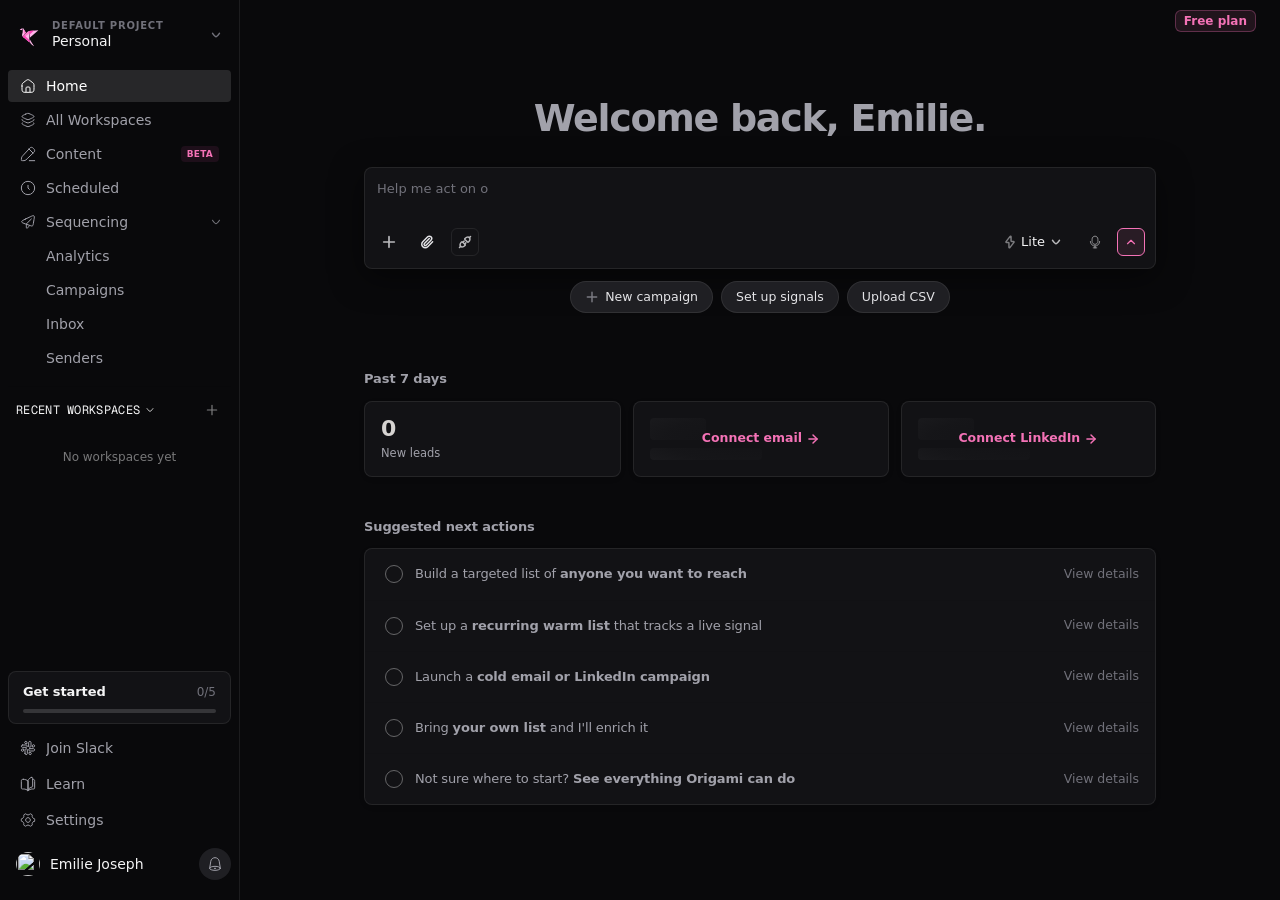
==== commit 8272ad62: "Update Connect email and Connect LinkedIn tooltips to match original screenshot 1:1" ====
--- a/index.html
+++ b/index.html
@@ -410,7 +410,39 @@
 </style>
 </head>
 				<body class="min-h-screen antialiased">
-					<div id="root"><div class="flex flex-col fixed inset-0 overflow-hidden"><div class="flex flex-1 min-h-0 overflow-hidden bg-white"><div class="hidden md:flex"><aside class="bg-[#f4f4f4] flex flex-col flex-shrink-0 sticky top-0 h-screen overflow-hidden select-none transition-all duration-300 ease-[cubic-bezier(0.4,0,0.2,1)] w-60"><div class="flex-1 overflow-hidden flex flex-col transition-all duration-200 px-2"><div class="mt-4 mb-2"><div class="flex items-center gap-0"><a class="flex-shrink-0 flex items-center rounded-md hover:bg-muted transition-colors h-8 ml-2 active" href="/dashboard" data-status="active" aria-current="page"><img alt="Origami" class="h-6 w-6" src="origami-logo.svg"></a><div class="flex-1 transition-opacity duration-200 pl-1 flex items-center min-w-0 opacity-100"><button type="button" aria-label="Switch project" class="group flex-1 min-w-0 flex items-center gap-1.5 rounded-md px-2 py-1 text-left transition-colors hover:bg-stone-200/50" aria-haspopup="dialog" aria-expanded="false" aria-controls="radix-_r_38_" data-state="closed" data-slot="popover-trigger"><span class="flex-1 min-w-0 flex flex-col"><span class="min-w-0 truncate text-[10px] font-semibold uppercase tracking-[0.08em] text-stone-400 leading-tight">Default project</span><span class="min-w-0 truncate text-sm font-medium text-foreground leading-tight">Personal</span></span><svg xmlns="http://www.w3.org/2000/svg" width="24" height="24" viewBox="0 0 24 24" fill="none" color="currentColor" class="w-3.5 h-3.5 flex-shrink-0 text-stone-400 transition-transform group-hover:text-stone-600" stroke-width="2.25" stroke="currentColor"><path d="M18 9.00005C18 9.00005 13.5811 15 12 15C10.4188 15 6 9 6 9" stroke="currentColor" stroke-linecap="round" stroke-linejoin="round" stroke-width="2.25"></path></svg></button></div></div></div><div class="flex flex-col mt-2 space-y-0.5"><div class="flex flex-col space-y-0.5"><div class="space-y-0.5"><div><a data-slot="popover-anchor" class="flex items-center h-8 rounded-md text-sm transition-colors duration-150 px-3 gap-2.5 bg-stone-300/35 text-stone-900 active" href="/dashboard" data-status="active" aria-current="page"><span class="relative flex-shrink-0"><svg xmlns="http://www.w3.org/2000/svg" width="24" height="24" viewBox="0 0 24 24" fill="none" color="currentColor" class="w-4 h-4 flex-shrink-0" stroke-width="1.5" stroke="currentColor"><path d="M3 11.9896V14.5C3 17.7998 3 19.4497 4.02513 20.4749C5.05025 21.5 6.70017 21.5 10 21.5H14C17.2998 21.5 18.9497 21.5 19.9749 20.4749C21 19.4497 21 17.7998 21 14.5V11.9896C21 10.3083 21 9.46773 20.6441 8.74005C20.2882 8.01237 19.6247 7.49628 18.2976 6.46411L16.2976 4.90855C14.2331 3.30285 13.2009 2.5 12 2.5C10.7991 2.5 9.76689 3.30285 7.70242 4.90855L5.70241 6.46411C4.37533 7.49628 3.71179 8.01237 3.3559 8.74005C3 9.46773 3 10.3083 3 11.9896Z" stroke="currentColor" stroke-linecap="round" stroke-linejoin="round" stroke-width="1.5"></path><path d="M15 21.5V16.5C15 15.0858 15 14.3787 14.5607 13.9393C14.1213 13.5 13.4142 13.5 12 13.5C10.5858 13.5 9.87868 13.5 9.43934 13.9393C9 14.3787 9 15.0858 9 16.5V21.5" stroke="currentColor" stroke-linecap="round" stroke-linejoin="round" stroke-width="1.5"></path></svg></span><span class="flex-1 truncate transition-opacity duration-200 opacity-100">Home</span><span class="flex h-3.5 w-3.5 flex-shrink-0 items-center justify-center"></span></a></div></div></div><div class="flex flex-col space-y-0.5"><div class="space-y-0.5"><div><a href="/workspaces" class="flex items-center h-8 rounded-md text-sm transition-colors duration-150 px-3 gap-2.5 text-stone-700 hover:text-stone-900 hover:bg-stone-200/40"><svg xmlns="http://www.w3.org/2000/svg" width="24" height="24" viewBox="0 0 24 24" fill="none" color="currentColor" class="w-4 h-4 flex-shrink-0" stroke-width="1.5" stroke="currentColor"><path d="M8.64298 3.14559L6.93816 3.93362C4.31272 5.14719 3 5.75397 3 6.75C3 7.74603 4.31272 8.35281 6.93817 9.56638L8.64298 10.3544C10.2952 11.1181 11.1214 11.5 12 11.5C12.8786 11.5 13.7048 11.1181 15.357 10.3544L17.0618 9.56638C19.6873 8.35281 21 7.74603 21 6.75C21 5.75397 19.6873 5.14719 17.0618 3.93362L15.357 3.14559C13.7048 2.38186 12.8786 2 12 2C11.1214 2 10.2952 2.38186 8.64298 3.14559Z" stroke="currentColor" stroke-linecap="round" stroke-linejoin="round" stroke-width="1.5"></path><path d="M20.788 11.0972C20.9293 11.2959 21 11.5031 21 11.7309C21 12.7127 19.6873 13.3109 17.0618 14.5072L15.357 15.284C13.7048 16.0368 12.8786 16.4133 12 16.4133C11.1214 16.4133 10.2952 16.0368 8.64298 15.284L6.93817 14.5072C4.31272 13.3109 3 12.7127 3 11.7309C3 11.5031 3.07067 11.2959 3.212 11.0972" stroke="currentColor" stroke-linecap="round" stroke-linejoin="round" stroke-width="1.5"></path><path d="M20.3767 16.2661C20.7922 16.5971 21 16.927 21 17.3176C21 18.2995 19.6873 18.8976 17.0618 20.0939L15.357 20.8707C13.7048 21.6236 12.8786 22 12 22C11.1214 22 10.2952 21.6236 8.64298 20.8707L6.93817 20.0939C4.31272 18.8976 3 18.2995 3 17.3176C3 16.927 3.20778 16.5971 3.62334 16.2661" stroke="currentColor" stroke-linecap="round" stroke-linejoin="round" stroke-width="1.5"></path></svg><span class="flex-1 truncate transition-opacity duration-200 opacity-100">All Workspaces</span></a></div></div></div><div class="flex flex-col space-y-0.5"><div class="space-y-0.5"><div><a href="/content" class="flex items-center h-8 rounded-md text-sm transition-colors duration-150 px-3 gap-2.5 text-stone-700 hover:text-stone-900 hover:bg-stone-200/40"><svg xmlns="http://www.w3.org/2000/svg" width="24" height="24" viewBox="0 0 24 24" fill="none" color="currentColor" class="w-4 h-4 flex-shrink-0" stroke-width="1.5" stroke="currentColor"><path d="M14.0737 3.88545C14.8189 3.07808 15.1915 2.6744 15.5874 2.43893C16.5427 1.87076 17.7191 1.85309 18.6904 2.39232C19.0929 2.6158 19.4769 3.00812 20.245 3.79276C21.0131 4.5774 21.3972 4.96972 21.6159 5.38093C22.1438 6.37312 22.1265 7.57479 21.5703 8.5507C21.3398 8.95516 20.9446 9.33578 20.1543 10.097L10.7506 19.1543C9.25288 20.5969 8.504 21.3182 7.56806 21.6837C6.63212 22.0493 5.6032 22.0224 3.54536 21.9686L3.26538 21.9613C2.63891 21.9449 2.32567 21.9367 2.14359 21.73C1.9615 21.5234 1.98636 21.2043 2.03608 20.5662L2.06308 20.2197C2.20301 18.4235 2.27297 17.5255 2.62371 16.7182C2.97444 15.9109 3.57944 15.2555 4.78943 13.9445L14.0737 3.88545Z" stroke="currentColor" stroke-linejoin="round" stroke-width="1.5"></path><path d="M13 4L20 11" stroke="currentColor" stroke-linejoin="round" stroke-width="1.5"></path><path d="M14 22L22 22" stroke="currentColor" stroke-linecap="round" stroke-linejoin="round" stroke-width="1.5"></path></svg><span class="flex-1 truncate transition-opacity duration-200 opacity-100">Content</span><span class="px-1.5 py-0.5 text-[9px] font-semibold uppercase tracking-wide text-[#D64A9E] bg-[#D64A9E]/10 rounded">Beta</span></a></div></div></div><div class="flex flex-col space-y-0.5"><div class="space-y-0.5"><div><a href="/scheduled" class="flex items-center h-8 rounded-md text-sm transition-colors duration-150 px-3 gap-2.5 text-stone-700 hover:text-stone-900 hover:bg-stone-200/40"><svg xmlns="http://www.w3.org/2000/svg" width="24" height="24" viewBox="0 0 24 24" fill="none" color="currentColor" class="w-4 h-4 flex-shrink-0" stroke-width="1.5" stroke="currentColor"><circle cx="12" cy="12" r="10" stroke="currentColor" stroke-width="1.5"></circle><path d="M12 8V12L14 14" stroke="currentColor" stroke-linecap="round" stroke-linejoin="round" stroke-width="1.5"></path></svg><span class="flex-1 truncate transition-opacity duration-200 opacity-100">Scheduled</span></a></div></div></div><div class="flex flex-col space-y-0.5"><button id="sequencing-toggle-btn" type="button" class="flex items-center h-8 rounded-md text-sm transition-colors duration-150 px-3 w-full gap-2.5 text-stone-700 hover:text-stone-900 hover:bg-stone-200/40 cursor-pointer" aria-expanded="true"><svg xmlns="http://www.w3.org/2000/svg" width="24" height="24" viewBox="0 0 24 24" fill="none" color="currentColor" class="w-4 h-4 flex-shrink-0" stroke-width="1.5" stroke="currentColor"><path d="M9.49811 15L16.9981 7.5" stroke="currentColor" stroke-linecap="round" stroke-linejoin="round" stroke-width="1.5"></path><path d="M8.00634 7.67888L15.327 4.21881C18.3688 2.78111 19.8897 2.06226 20.8598 2.78341C21.8299 3.50455 21.5527 5.14799 20.9984 8.43486L20.0435 14.0968C19.6811 16.246 19.4998 17.3205 18.6989 17.7891C17.8979 18.2577 16.8574 17.8978 14.7765 17.178L8.41077 14.9762C4.51917 13.6301 2.57337 12.9571 2.50019 11.6365C2.427 10.3159 4.28678 9.43692 8.00634 7.67888Z" stroke="currentColor" stroke-linecap="round" stroke-linejoin="round" stroke-width="1.5"></path><path d="M9.49811 15.5V17.7274C9.49811 20.101 9.49811 21.2878 10.2083 21.4771C10.9185 21.6663 11.6664 20.6789 13.1622 18.7039L13.9981 17.5" stroke="currentColor" stroke-linecap="round" stroke-linejoin="round" stroke-width="1.5"></path></svg><span class="flex-1 truncate transition-opacity duration-200 text-left opacity-100">Sequencing</span><svg id="sequencing-chevron" xmlns="http://www.w3.org/2000/svg" width="24" height="24" viewBox="0 0 24 24" fill="none" color="currentColor" class="w-3.5 h-3.5 flex-shrink-0 -mr-1 opacity-70 transition-transform duration-200" stroke-width="2" stroke="currentColor"><path d="M18 9.00005C18 9.00005 13.5811 15 12 15C10.4188 15 6 9 6 9" stroke="currentColor" stroke-linecap="round" stroke-linejoin="round" stroke-width="2"></path></svg></button><div id="sequencing-submenu" class="flex flex-col space-y-0.5"><a href="/sequences/analytics" class="flex items-center h-8 pl-[2.375rem] pr-3 rounded-md text-sm transition-colors duration-150 w-full text-stone-600 hover:text-stone-900 hover:bg-stone-200/40"><span class="truncate">Analytics</span></a><a href="/sequences" class="flex items-center h-8 pl-[2.375rem] pr-3 rounded-md text-sm transition-colors duration-150 w-full text-stone-600 hover:text-stone-900 hover:bg-stone-200/40"><span class="truncate">Campaigns</span></a><a href="/sequences/inbox" class="flex items-center h-8 pl-[2.375rem] pr-3 rounded-md text-sm transition-colors duration-150 w-full text-stone-600 hover:text-stone-900 hover:bg-stone-200/40"><span class="truncate">Inbox</span></a><a href="/sequences/senders" class="flex items-center h-8 pl-[2.375rem] pr-3 rounded-md text-sm transition-colors duration-150 w-full text-stone-600 hover:text-stone-900 hover:bg-stone-200/40"><span class="truncate">Senders</span></a></div></div></div><div class="flex flex-col mt-3 pt-3 min-h-0 flex-1 overflow-hidden transition-opacity duration-300 border-t border-foreground/[0.06] opacity-100"><div class="flex items-center justify-between mb-1 px-2 flex-shrink-0"><button class="flex items-center gap-1 text-xs font-mono text-foreground tracking-wide uppercase hover:text-foreground/70"><span>Recent Workspaces</span><svg xmlns="http://www.w3.org/2000/svg" width="24" height="24" viewBox="0 0 24 24" fill="none" color="currentColor" class="w-3 h-3 opacity-80 transition-transform duration-200" stroke-width="2" stroke="currentColor"><path d="M18 9.00005C18 9.00005 13.5811 15 12 15C10.4188 15 6 9 6 9" stroke="currentColor" stroke-linecap="round" stroke-linejoin="round" stroke-width="2"></path></svg></button><button class="p-1 rounded-md text-foreground/40 hover:text-stone-900 hover:bg-stone-200/40 transition-colors duration-150" title="New workspace"><svg xmlns="http://www.w3.org/2000/svg" width="24" height="24" viewBox="0 0 24 24" fill="none" color="currentColor" class="w-3.5 h-3.5 opacity-80" stroke-width="2" stroke="currentColor"><path d="M12 4V20M20 12H4" stroke="currentColor" stroke-linecap="round" stroke-linejoin="round" stroke-width="2"></path></svg></button></div><div class="relative h-full flex-1 min-h-0 mt-2 overflow-hidden"><div class="pointer-events-none absolute top-0 left-0 right-0 z-10 transition-opacity duration-200 bg-gradient-to-b from-[#f4f4f4] to-transparent opacity-0" style="height: 20px;"></div><div class="overflow-y-auto h-full scrollbar-hide"><div class="flex items-center justify-center py-4 text-xs text-foreground/40">No workspaces yet</div></div><div class="pointer-events-none absolute bottom-0 left-0 right-0 z-10 transition-opacity duration-200 bg-gradient-to-t from-[#f4f4f4] to-transparent opacity-100" style="height: 20px;"></div></div></div></div><div class="flex-shrink-0 pb-4 transition-all duration-200 px-2"><button type="button" class="mb-2 w-full rounded-xl border border-black/[0.06] bg-white px-3.5 py-2.5 text-left transition-colors hover:bg-stone-50" aria-haspopup="dialog" aria-expanded="false" aria-controls="radix-_r_4i_" data-state="closed" data-slot="popover-trigger"><span class="flex items-baseline justify-between gap-2"><span class="text-[13px] font-semibold tracking-[-0.1px] text-stone-800">Get started</span><span class="text-[12px] tabular-nums text-stone-400">0/5</span></span><span class="mt-2 block h-1 overflow-hidden rounded-full bg-black/[0.08]"><span class="block h-full rounded-full transition-[width] duration-200" style="width: 0%; background-color: rgb(214, 74, 158);"></span></span></button><a href="https://join.slack.com/t/origami-g5z3496/shared_invite/zt-41n9cosr7-NXEdcztT4u~Nd9Nil3NnXw" target="_blank" rel="noopener noreferrer" aria-label="Join Slack (opens in new tab)" class="flex items-center h-8 rounded-md text-sm transition-colors duration-150 mb-1 px-3 w-full gap-2.5 text-stone-700 hover:text-stone-900 hover:bg-stone-200/40"><svg xmlns="http://www.w3.org/2000/svg" width="24" height="24" viewBox="0 0 24 24" fill="none" color="currentColor" class="w-4 h-4 flex-shrink-0" stroke-width="1.5" stroke="currentColor"><path d="M13 9.25V3.75C13 2.7835 13.7835 2 14.75 2C15.7165 2 16.5 2.7835 16.5 3.75V9.25C16.5 10.2165 15.7165 11 14.75 11C13.7835 11 13 10.2165 13 9.25Z" stroke="currentColor" stroke-linecap="round" stroke-linejoin="round" stroke-width="1.5"></path><path d="M7.5 20.25V14.75C7.5 13.7835 8.2835 13 9.25 13C10.2165 13 11 13.7835 11 14.75V20.25C11 21.2165 10.2165 22 9.25 22C8.2835 22 7.5 21.2165 7.5 20.25Z" stroke="currentColor" stroke-linecap="round" stroke-linejoin="round" stroke-width="1.5"></path><path d="M14.75 13L20.25 13C21.2165 13 22 13.7835 22 14.75C22 15.7165 21.2165 16.5 20.25 16.5L14.75 16.5C13.7835 16.5 13 15.7165 13 14.75C13 13.7835 13.7835 13 14.75 13Z" stroke="currentColor" stroke-linecap="round" stroke-linejoin="round" stroke-width="1.5"></path><path d="M3.75 7.5L9.25 7.5C10.2165 7.5 11 8.2835 11 9.25C11 10.2165 10.2165 11 9.25 11L3.75 11C2.7835 11 2 10.2165 2 9.25C2 8.2835 2.7835 7.5 3.75 7.5Z" stroke="currentColor" stroke-linecap="round" stroke-linejoin="round" stroke-width="1.5"></path><path d="M7 3.75C7 4.7165 7.7835 5.5 8.75 5.5H10.5V3.75C10.5 2.7835 9.7165 2 8.75 2C7.7835 2 7 2.7835 7 3.75Z" stroke="currentColor" stroke-linejoin="round" stroke-width="1.5"></path><path d="M17 20.25C17 19.2835 16.2165 18.5 15.25 18.5H13.5V20.25C13.5 21.2165 14.2835 22 15.25 22C16.2165 22 17 21.2165 17 20.25Z" stroke="currentColor" stroke-linejoin="round" stroke-width="1.5"></path><path d="M20.25 7C19.2835 7 18.5 7.7835 18.5 8.75L18.5 10.5H20.25C21.2165 10.5 22 9.7165 22 8.75C22 7.7835 21.2165 7 20.25 7Z" stroke="currentColor" stroke-linejoin="round" stroke-width="1.5"></path><path d="M3.75 17C4.7165 17 5.5 16.2165 5.5 15.25V13.5L3.75 13.5C2.7835 13.5 2 14.2835 2 15.25C2 16.2165 2.7835 17 3.75 17Z" stroke="currentColor" stroke-linejoin="round" stroke-width="1.5"></path></svg><span class="flex-1 truncate text-left transition-opacity duration-200 opacity-100">Join Slack</span></a><a href="/learn" class="flex items-center h-8 rounded-md text-sm transition-colors duration-150 mb-1 px-3 w-full gap-2.5 text-stone-700 hover:text-stone-900 hover:bg-stone-200/40"><svg xmlns="http://www.w3.org/2000/svg" width="24" height="24" viewBox="0 0 24 24" fill="none" color="currentColor" class="w-4 h-4 flex-shrink-0" stroke-width="1.5" stroke="currentColor"><path d="M17.5055 2.01874C12.8289 2.83455 12 7.5 12 7.5V22C12 22 12.8867 17.1272 18.0004 16.5588C18.5493 16.4978 19 16.0576 19 15.5058V3.39309C19 2.5654 18.3216 1.87638 17.5055 2.01874Z" stroke="currentColor" stroke-linecap="round" stroke-linejoin="round" stroke-width="1.5"></path><path d="M5.33333 5.00001C7.79379 4.99657 10.1685 5.88709 12 7.5V22C10.1685 20.3871 7.79379 19.4966 5.33333 19.5C3.77132 19.5 2.99032 19.5 2.64526 19.2792C2.4381 19.1466 2.35346 19.0619 2.22086 18.8547C2 18.5097 2 17.8941 2 16.6629V8.40322C2 6.97543 2 6.26154 2.54874 5.68286C3.09748 5.10418 3.65923 5.07432 4.78272 5.0146C4.965 5.00491 5.14858 5.00001 5.33333 5.00001Z" stroke="currentColor" stroke-linecap="round" stroke-linejoin="round" stroke-width="1.5"></path><path d="M12 22.001C13.8315 20.3881 16.2062 19.4976 18.6667 19.501C20.2287 19.501 21.0097 19.501 21.3547 19.2802C21.5619 19.1476 21.6465 19.0629 21.7791 18.8558C22 18.5107 22 17.8951 22 16.6639V8.40424C22 6.97645 22 6.26256 21.4513 5.68388C20.9025 5.1052 20.1235 5.05972 19 5" stroke="currentColor" stroke-linecap="round" stroke-linejoin="round" stroke-width="1.5"></path></svg><span class="flex-1 truncate text-left transition-opacity duration-200 opacity-100">Learn</span></a><a href="/settings?source=%2Fdashboard" class="flex items-center h-8 rounded-md text-sm transition-colors duration-150 mb-2 px-3 w-full gap-2.5 text-stone-700 hover:text-stone-900 hover:bg-stone-200/40"><svg xmlns="http://www.w3.org/2000/svg" width="24" height="24" viewBox="0 0 24 24" fill="none" color="currentColor" class="w-4 h-4 flex-shrink-0" stroke-width="1.5" stroke="currentColor"><path d="M15.5 12C15.5 13.933 13.933 15.5 12 15.5C10.067 15.5 8.5 13.933 8.5 12C8.5 10.067 10.067 8.5 12 8.5C13.933 8.5 15.5 10.067 15.5 12Z" stroke="currentColor" stroke-width="1.5"></path><path d="M21.011 14.0965C21.5329 13.9558 21.7939 13.8854 21.8969 13.7508C22 13.6163 22 13.3998 22 12.9669V11.0332C22 10.6003 22 10.3838 21.8969 10.2493C21.7938 10.1147 21.5329 10.0443 21.011 9.90358C19.0606 9.37759 17.8399 7.33851 18.3433 5.40087C18.4817 4.86799 18.5509 4.60156 18.4848 4.44529C18.4187 4.28902 18.2291 4.18134 17.8497 3.96596L16.125 2.98673C15.7528 2.77539 15.5667 2.66972 15.3997 2.69222C15.2326 2.71472 15.0442 2.90273 14.6672 3.27873C13.208 4.73448 10.7936 4.73442 9.33434 3.27864C8.95743 2.90263 8.76898 2.71463 8.60193 2.69212C8.43489 2.66962 8.24877 2.77529 7.87653 2.98663L6.15184 3.96587C5.77253 4.18123 5.58287 4.28891 5.51678 4.44515C5.45068 4.6014 5.51987 4.86787 5.65825 5.4008C6.16137 7.3385 4.93972 9.37763 2.98902 9.9036C2.46712 10.0443 2.20617 10.1147 2.10308 10.2492C2 10.3838 2 10.6003 2 11.0332V12.9669C2 13.3998 2 13.6163 2.10308 13.7508C2.20615 13.8854 2.46711 13.9558 2.98902 14.0965C4.9394 14.6225 6.16008 16.6616 5.65672 18.5992C5.51829 19.1321 5.44907 19.3985 5.51516 19.5548C5.58126 19.7111 5.77092 19.8188 6.15025 20.0341L7.87495 21.0134C8.24721 21.2247 8.43334 21.3304 8.6004 21.3079C8.76746 21.2854 8.95588 21.0973 9.33271 20.7213C10.7927 19.2644 13.2088 19.2643 14.6689 20.7212C15.0457 21.0973 15.2341 21.2853 15.4012 21.3078C15.5682 21.3303 15.7544 21.2246 16.1266 21.0133L17.8513 20.034C18.2307 19.8187 18.4204 19.711 18.4864 19.5547C18.5525 19.3984 18.4833 19.132 18.3448 18.5991C17.8412 16.6616 19.0609 14.6226 21.011 14.0965Z" stroke="currentColor" stroke-linecap="round" stroke-width="1.5"></path></svg><span class="flex-1 truncate text-left transition-opacity duration-200 opacity-100">Settings</span></a><div class="flex items-center gap-1"><button class="flex items-center rounded-md hover:bg-muted transition-colors outline-none py-2 min-w-0 flex-1 gap-2.5 px-2" type="button" aria-haspopup="dialog" aria-expanded="false" aria-controls="radix-_r_3f_" data-state="closed" data-slot="popover-trigger"><img alt="Emilie Joseph" class="w-6 h-6 rounded-full object-cover flex-shrink-0" src="https://img.clerk.com/eyJ0eXBlIjoicHJveHkiLCJzcmMiOiJodHRwczovL2ltYWdlcy5jbGVyay5kZXYvb2F1dGhfZ29vZ2xlL2ltZ18zR2NYYlRySVpha2ZNcmdKbnRNaDhFQ2pzb1AifQ"><span class="text-sm font-medium text-foreground truncate transition-opacity duration-200 opacity-100">Emilie Joseph</span></button><button type="button" aria-label="Releases" title="Releases" class="relative flex h-8 w-8 flex-shrink-0 items-center justify-center rounded-full text-stone-400 transition-colors duration-150 hover:bg-stone-200/40 hover:text-stone-600" aria-haspopup="dialog" aria-expanded="false" aria-controls="radix-_r_3h_" data-state="closed" data-slot="popover-trigger"><svg xmlns="http://www.w3.org/2000/svg" width="24" height="24" viewBox="0 0 24 24" fill="none" color="currentColor" class="h-4 w-4" stroke-width="1.5" stroke="currentColor"><path d="M20 18.5011L18.349 7.93407C17.8603 4.80601 15.166 2.5 12 2.5C8.83398 2.5 6.13971 4.80601 5.65098 7.93407L4 18.5011" stroke="currentColor" stroke-linecap="round" stroke-linejoin="round" stroke-width="1.5"></path><path d="M20 18.5C20 16.8431 16.4183 15.5 12 15.5C7.58172 15.5 4 16.8431 4 18.5C4 20.1569 7.58172 21.5 12 21.5C16.4183 21.5 20 20.1569 20 18.5Z" stroke="currentColor" stroke-linecap="round" stroke-linejoin="round" stroke-width="1.5"></path><path d="M13 18.5H11" stroke="currentColor" stroke-linecap="round" stroke-linejoin="round" stroke-width="1.5"></path></svg></button></div></div></aside></div><div class="fixed inset-0 bg-black/40 z-50 transition-opacity duration-300 md:hidden opacity-0 pointer-events-none"></div><aside class="fixed top-0 left-0 bottom-0 w-72 bg-[#FAFAFA] z-50 flex flex-col transition-transform duration-300 ease-[cubic-bezier(0.32,0.72,0,1)] md:hidden -translate-x-full"><div class="flex items-center justify-between px-4 pt-4 pb-2"><a href="/dashboard" class="flex items-center gap-2 active" data-status="active" aria-current="page"><img alt="Origami" class="h-6 w-6" src="origami-logo.svg"></a><button class="p-2 text-foreground/50 hover:text-foreground rounded-lg transition-colors"><svg xmlns="http://www.w3.org/2000/svg" width="24" height="24" viewBox="0 0 24 24" fill="none" color="currentColor" class="w-5 h-5 opacity-80" stroke-width="2.5" stroke="currentColor"><path d="M18 6L6.00081 17.9992M17.9992 18L6 6.00085" stroke="currentColor" stroke-linecap="round" stroke-linejoin="round" stroke-width="2.5"></path></svg></button></div><div class="px-3 mb-2 flex"><button type="button" aria-label="Switch project" class="group flex-1 min-w-0 flex items-center gap-1.5 rounded-md px-2 py-1 text-left transition-colors hover:bg-stone-200/50" aria-haspopup="dialog" aria-expanded="false" aria-controls="radix-_r_m_" data-state="closed" data-slot="popover-trigger"><span class="flex-1 min-w-0 flex flex-col"><span class="min-w-0 truncate text-[10px] font-semibold uppercase tracking-[0.08em] text-stone-400 leading-tight">Default project</span><span class="min-w-0 truncate text-sm font-medium text-foreground leading-tight">Personal</span></span><svg xmlns="http://www.w3.org/2000/svg" width="24" height="24" viewBox="0 0 24 24" fill="none" color="currentColor" class="w-3.5 h-3.5 flex-shrink-0 text-stone-400 transition-transform group-hover:text-stone-600" stroke-width="2.25" stroke="currentColor"><path d="M18 9.00005C18 9.00005 13.5811 15 12 15C10.4188 15 6 9 6 9" stroke="currentColor" stroke-linecap="round" stroke-linejoin="round" stroke-width="2.25"></path></svg></button></div><div class="flex-1 min-h-0 overflow-y-auto px-3"><div class="space-y-0.5"><a href="/dashboard" class="flex items-center gap-3 h-11 px-3 rounded-lg text-sm transition-colors bg-foreground/[0.08] text-foreground font-medium active" data-status="active" aria-current="page"><svg xmlns="http://www.w3.org/2000/svg" width="24" height="24" viewBox="0 0 24 24" fill="none" color="currentColor" class="w-[18px] h-[18px] flex-shrink-0 opacity-80" stroke-width="2.5" stroke="currentColor"><path d="M3 11.9896V14.5C3 17.7998 3 19.4497 4.02513 20.4749C5.05025 21.5 6.70017 21.5 10 21.5H14C17.2998 21.5 18.9497 21.5 19.9749 20.4749C21 19.4497 21 17.7998 21 14.5V11.9896C21 10.3083 21 9.46773 20.6441 8.74005C20.2882 8.01237 19.6247 7.49628 18.2976 6.46411L16.2976 4.90855C14.2331 3.30285 13.2009 2.5 12 2.5C10.7991 2.5 9.76689 3.30285 7.70242 4.90855L5.70241 6.46411C4.37533 7.49628 3.71179 8.01237 3.3559 8.74005C3 9.46773 3 10.3083 3 11.9896Z" stroke="currentColor" stroke-linecap="round" stroke-linejoin="round" stroke-width="2.5"></path><path d="M15 21.5V16.5C15 15.0858 15 14.3787 14.5607 13.9393C14.1213 13.5 13.4142 13.5 12 13.5C10.5858 13.5 9.87868 13.5 9.43934 13.9393C9 14.3787 9 15.0858 9 16.5V21.5" stroke="currentColor" stroke-linecap="round" stroke-linejoin="round" stroke-width="2.5"></path></svg><span>Home</span></a><a href="/workspaces" class="flex items-center gap-3 h-11 px-3 rounded-lg text-sm transition-colors text-foreground/60 hover:text-foreground hover:bg-foreground/[0.05]"><svg xmlns="http://www.w3.org/2000/svg" width="24" height="24" viewBox="0 0 24 24" fill="none" color="currentColor" class="w-[18px] h-[18px] flex-shrink-0 opacity-80" stroke-width="2.5" stroke="currentColor"><path d="M8.64298 3.14559L6.93816 3.93362C4.31272 5.14719 3 5.75397 3 6.75C3 7.74603 4.31272 8.35281 6.93817 9.56638L8.64298 10.3544C10.2952 11.1181 11.1214 11.5 12 11.5C12.8786 11.5 13.7048 11.1181 15.357 10.3544L17.0618 9.56638C19.6873 8.35281 21 7.74603 21 6.75C21 5.75397 19.6873 5.14719 17.0618 3.93362L15.357 3.14559C13.7048 2.38186 12.8786 2 12 2C11.1214 2 10.2952 2.38186 8.64298 3.14559Z" stroke="currentColor" stroke-linecap="round" stroke-linejoin="round" stroke-width="2.5"></path><path d="M20.788 11.0972C20.9293 11.2959 21 11.5031 21 11.7309C21 12.7127 19.6873 13.3109 17.0618 14.5072L15.357 15.284C13.7048 16.0368 12.8786 16.4133 12 16.4133C11.1214 16.4133 10.2952 16.0368 8.64298 15.284L6.93817 14.5072C4.31272 13.3109 3 12.7127 3 11.7309C3 11.5031 3.07067 11.2959 3.212 11.0972" stroke="currentColor" stroke-linecap="round" stroke-linejoin="round" stroke-width="2.5"></path><path d="M20.3767 16.2661C20.7922 16.5971 21 16.927 21 17.3176C21 18.2995 19.6873 18.8976 17.0618 20.0939L15.357 20.8707C13.7048 21.6236 12.8786 22 12 22C11.1214 22 10.2952 21.6236 8.64298 20.8707L6.93817 20.0939C4.31272 18.8976 3 18.2995 3 17.3176C3 16.927 3.20778 16.5971 3.62334 16.2661" stroke="currentColor" stroke-linecap="round" stroke-linejoin="round" stroke-width="2.5"></path></svg><span>All Workspaces</span></a><a href="/content" class="flex items-center gap-3 h-11 px-3 rounded-lg text-sm transition-colors text-foreground/60 hover:text-foreground hover:bg-foreground/[0.05]"><svg xmlns="http://www.w3.org/2000/svg" width="24" height="24" viewBox="0 0 24 24" fill="none" color="currentColor" class="w-[18px] h-[18px] flex-shrink-0 opacity-80" stroke-width="2.5" stroke="currentColor"><path d="M14.0737 3.88545C14.8189 3.07808 15.1915 2.6744 15.5874 2.43893C16.5427 1.87076 17.7191 1.85309 18.6904 2.39232C19.0929 2.6158 19.4769 3.00812 20.245 3.79276C21.0131 4.5774 21.3972 4.96972 21.6159 5.38093C22.1438 6.37312 22.1265 7.57479 21.5703 8.5507C21.3398 8.95516 20.9446 9.33578 20.1543 10.097L10.7506 19.1543C9.25288 20.5969 8.504 21.3182 7.56806 21.6837C6.63212 22.0493 5.6032 22.0224 3.54536 21.9686L3.26538 21.9613C2.63891 21.9449 2.32567 21.9367 2.14359 21.73C1.9615 21.5234 1.98636 21.2043 2.03608 20.5662L2.06308 20.2197C2.20301 18.4235 2.27297 17.5255 2.62371 16.7182C2.97444 15.9109 3.57944 15.2555 4.78943 13.9445L14.0737 3.88545Z" stroke="currentColor" stroke-linejoin="round" stroke-width="2.5"></path><path d="M13 4L20 11" stroke="currentColor" stroke-linejoin="round" stroke-width="2.5"></path><path d="M14 22L22 22" stroke="currentColor" stroke-linecap="round" stroke-linejoin="round" stroke-width="2.5"></path></svg><span>Content</span><span class="ml-auto px-1.5 py-0.5 text-[10px] font-semibold uppercase tracking-wide leading-none rounded text-[#D64A9E] bg-[#D64A9E]/10 flex-shrink-0">New</span></a><a href="/scheduled" class="flex items-center gap-3 h-11 px-3 rounded-lg text-sm transition-colors text-foreground/60 hover:text-foreground hover:bg-foreground/[0.05]"><svg xmlns="http://www.w3.org/2000/svg" width="24" height="24" viewBox="0 0 24 24" fill="none" color="currentColor" class="w-[18px] h-[18px] flex-shrink-0 opacity-80" stroke-width="2.5" stroke="currentColor"><circle cx="12" cy="12" r="10" stroke="currentColor" stroke-width="2.5"></circle><path d="M12 8V12L14 14" stroke="currentColor" stroke-linecap="round" stroke-linejoin="round" stroke-width="2.5"></path></svg><span>Scheduled</span></a><a href="/learn" class="flex items-center gap-3 h-11 px-3 rounded-lg text-sm transition-colors text-foreground/60 hover:text-foreground hover:bg-foreground/[0.05]"><svg xmlns="http://www.w3.org/2000/svg" width="24" height="24" viewBox="0 0 24 24" fill="none" color="currentColor" class="w-[18px] h-[18px] flex-shrink-0 opacity-80" stroke-width="2.5" stroke="currentColor"><path d="M17.5055 2.01874C12.8289 2.83455 12 7.5 12 7.5V22C12 22 12.8867 17.1272 18.0004 16.5588C18.5493 16.4978 19 16.0576 19 15.5058V3.39309C19 2.5654 18.3216 1.87638 17.5055 2.01874Z" stroke="currentColor" stroke-linecap="round" stroke-linejoin="round" stroke-width="2.5"></path><path d="M5.33333 5.00001C7.79379 4.99657 10.1685 5.88709 12 7.5V22C10.1685 20.3871 7.79379 19.4966 5.33333 19.5C3.77132 19.5 2.99032 19.5 2.64526 19.2792C2.4381 19.1466 2.35346 19.0619 2.22086 18.8547C2 18.5097 2 17.8941 2 16.6629V8.40322C2 6.97543 2 6.26154 2.54874 5.68286C3.09748 5.10418 3.65923 5.07432 4.78272 5.0146C4.965 5.00491 5.14858 5.00001 5.33333 5.00001Z" stroke="currentColor" stroke-linecap="round" stroke-linejoin="round" stroke-width="2.5"></path><path d="M12 22.001C13.8315 20.3881 16.2062 19.4976 18.6667 19.501C20.2287 19.501 21.0097 19.501 21.3547 19.2802C21.5619 19.1476 21.6465 19.0629 21.7791 18.8558C22 18.5107 22 17.8951 22 16.6639V8.40424C22 6.97645 22 6.26256 21.4513 5.68388C20.9025 5.1052 20.1235 5.05972 19 5" stroke="currentColor" stroke-linecap="round" stroke-linejoin="round" stroke-width="2.5"></path></svg><span>Learn</span></a></div><div class="mt-1 space-y-0.5"><button type="button" aria-expanded="true" class="flex w-full items-center gap-3 h-11 px-3 rounded-lg text-sm transition-colors min-w-0 text-foreground/60 hover:text-foreground hover:bg-foreground/[0.05]"><svg xmlns="http://www.w3.org/2000/svg" width="24" height="24" viewBox="0 0 24 24" fill="none" color="currentColor" class="w-[18px] h-[18px] flex-shrink-0 opacity-80" stroke-width="2.5" stroke="currentColor"><path d="M9.49811 15L16.9981 7.5" stroke="currentColor" stroke-linecap="round" stroke-linejoin="round" stroke-width="2.5"></path><path d="M8.00634 7.67888L15.327 4.21881C18.3688 2.78111 19.8897 2.06226 20.8598 2.78341C21.8299 3.50455 21.5527 5.14799 20.9984 8.43486L20.0435 14.0968C19.6811 16.246 19.4998 17.3205 18.6989 17.7891C17.8979 18.2577 16.8574 17.8978 14.7765 17.178L8.41077 14.9762C4.51917 13.6301 2.57337 12.9571 2.50019 11.6365C2.427 10.3159 4.28678 9.43692 8.00634 7.67888Z" stroke="currentColor" stroke-linecap="round" stroke-linejoin="round" stroke-width="2.5"></path><path d="M9.49811 15.5V17.7274C9.49811 20.101 9.49811 21.2878 10.2083 21.4771C10.9185 21.6663 11.6664 20.6789 13.1622 18.7039L13.9981 17.5" stroke="currentColor" stroke-linecap="round" stroke-linejoin="round" stroke-width="2.5"></path></svg><span class="flex-1 text-left">Sequencing</span><svg id="sequencing-chevron" xmlns="http://www.w3.org/2000/svg" width="24" height="24" viewBox="0 0 24 24" fill="none" color="currentColor" class="w-4 h-4 flex-shrink-0 opacity-70 transition-transform duration-200" stroke-width="2.5" stroke="currentColor"><path d="M18 9.00005C18 9.00005 13.5811 15 12 15C10.4188 15 6 9 6 9" stroke="currentColor" stroke-linecap="round" stroke-linejoin="round" stroke-width="2.5"></path></svg></button><div class="space-y-0.5 pl-3 ml-3 border-l border-foreground/10"><a href="/sequences/analytics" class="flex items-center gap-3 h-10 px-3 rounded-lg text-sm transition-colors text-foreground/60 hover:text-foreground hover:bg-foreground/[0.05]"><svg xmlns="http://www.w3.org/2000/svg" width="24" height="24" viewBox="0 0 24 24" fill="none" color="currentColor" class="w-4 h-4 flex-shrink-0 opacity-80" stroke-width="2.5" stroke="currentColor"><path d="M15 21V6C15 5.06812 15 4.60218 14.8478 4.23463C14.6448 3.74458 14.2554 3.35523 13.7654 3.15224C13.3978 3 12.9319 3 12 3C11.0681 3 10.6022 3 10.2346 3.15224C9.74458 3.35523 9.35523 3.74458 9.15224 4.23463C9 4.60218 9 5.06812 9 6V21H15Z" stroke="currentColor" stroke-linecap="round" stroke-linejoin="round" stroke-width="2.5"></path><path d="M17 8H15V21H17C18.8856 21 19.8284 21 20.4142 20.4142C21 19.8284 21 18.8856 21 17V12C21 10.1144 21 9.17157 20.4142 8.58579C19.8284 8 18.8856 8 17 8Z" stroke="currentColor" stroke-linecap="round" stroke-linejoin="round" stroke-width="2.5"></path><path d="M9 13H7C5.11438 13 4.17157 13 3.58579 13.5858C3 14.1716 3 15.1144 3 17C3 18.8856 3 19.8284 3.58579 20.4142C4.17157 21 5.11438 21 7 21H9V13Z" stroke="currentColor" stroke-linecap="round" stroke-linejoin="round" stroke-width="2.5"></path></svg><span>Analytics</span></a><a href="/sequences" class="flex items-center gap-3 h-10 px-3 rounded-lg text-sm transition-colors text-foreground/60 hover:text-foreground hover:bg-foreground/[0.05]"><svg xmlns="http://www.w3.org/2000/svg" width="24" height="24" viewBox="0 0 24 24" fill="none" color="currentColor" class="w-4 h-4 flex-shrink-0 opacity-80" stroke-width="2.5" stroke="currentColor"><path d="M14.9263 4.41103L8.27352 7.60452C7.76151 7.85029 7.21443 7.91187 6.65675 7.78693C6.29177 7.70517 6.10926 7.66429 5.9623 7.64751C4.13743 7.43912 3 8.88342 3 10.5443V11.4557C3 13.1166 4.13743 14.5609 5.9623 14.3525C6.10926 14.3357 6.29178 14.2948 6.65675 14.2131C7.21443 14.0881 7.76151 14.1497 8.27352 14.3955L14.9263 17.589C16.4534 18.3221 17.217 18.6886 18.0684 18.4029C18.9197 18.1172 19.2119 17.5041 19.7964 16.278C21.4012 12.9112 21.4012 9.08885 19.7964 5.72196C19.2119 4.49586 18.9197 3.88281 18.0684 3.5971C17.217 3.3114 16.4534 3.67794 14.9263 4.41103Z" stroke="currentColor" stroke-linecap="round" stroke-linejoin="round" stroke-width="2.5"></path><path d="M13 17V17.5C13 18.7841 13 19.4261 12.776 19.7886C12.4773 20.2719 11.9312 20.545 11.3653 20.4939C10.9409 20.4557 10.4273 20.0704 9.4 19.3L8.2 18.4C7.22253 17.6669 7 17.2218 7 16V14.5" stroke="currentColor" stroke-linecap="round" stroke-linejoin="round" stroke-width="2.5"></path><path d="M7.5 14V8" stroke="currentColor" stroke-linecap="round" stroke-linejoin="round" stroke-width="2.5"></path></svg><span>Campaigns</span></a><a href="/sequences/inbox" class="flex items-center gap-3 h-10 px-3 rounded-lg text-sm transition-colors text-foreground/60 hover:text-foreground hover:bg-foreground/[0.05]"><svg xmlns="http://www.w3.org/2000/svg" width="24" height="24" viewBox="0 0 24 24" fill="none" color="currentColor" class="w-4 h-4 flex-shrink-0 opacity-80" stroke-width="2.5" stroke="currentColor"><path d="M2.5 12C2.5 7.52166 2.5 5.28249 3.89124 3.89124C5.28249 2.5 7.52166 2.5 12 2.5C16.4783 2.5 18.7175 2.5 20.1088 3.89124C21.5 5.28249 21.5 7.52166 21.5 12C21.5 16.4783 21.5 18.7175 20.1088 20.1088C18.7175 21.5 16.4783 21.5 12 21.5C7.52166 21.5 5.28249 21.5 3.89124 20.1088C2.5 18.7175 2.5 16.4783 2.5 12Z" stroke="currentColor" stroke-linecap="round" stroke-linejoin="round" stroke-width="2.5"></path><path d="M21.5 13.5H16.5743C15.7322 13.5 15.0706 14.2036 14.6995 14.9472C14.2963 15.7551 13.4889 16.5 12 16.5C10.5111 16.5 9.70373 15.7551 9.30054 14.9472C8.92942 14.2036 8.26777 13.5 7.42566 13.5H2.5" stroke="currentColor" stroke-linejoin="round" stroke-width="2.5"></path></svg><span>Inbox</span></a><a href="/sequences/senders" class="flex items-center gap-3 h-10 px-3 rounded-lg text-sm transition-colors text-foreground/60 hover:text-foreground hover:bg-foreground/[0.05]"><svg xmlns="http://www.w3.org/2000/svg" width="24" height="24" viewBox="0 0 24 24" fill="none" color="currentColor" class="w-4 h-4 flex-shrink-0 opacity-80" stroke-width="2.5" stroke="currentColor"><path d="M15.5 2V6M8.5 6V2" stroke="currentColor" stroke-linecap="round" stroke-linejoin="round" stroke-width="2.5"></path><path d="M6.00446 7.61331C5.93719 6.74273 6.63957 6 7.53014 6H16.4699C17.3604 6 18.0628 6.74273 17.9955 7.61331L17.8117 9.99197C17.6796 11.7019 17.1011 13.3498 16.132 14.7773L15.5312 15.6622C14.9638 16.4979 14.0077 17 12.9838 17H11.0162C9.99228 17 9.03617 16.4979 8.46881 15.6622L7.86803 14.7773C6.89885 13.3498 6.32041 11.7019 6.18827 9.99197L6.00446 7.61331Z" stroke="currentColor" stroke-width="2.5"></path><path d="M12 17V22" stroke="currentColor" stroke-linecap="round" stroke-linejoin="round" stroke-width="2.5"></path><path d="M11 9H13" stroke="currentColor" stroke-linecap="round" stroke-linejoin="round" stroke-width="2.5"></path></svg><span>Senders</span></a></div></div></div><div class="flex-shrink-0 border-t border-border px-3 py-3 space-y-0.5"><button type="button" aria-label="Releases" class="flex w-full items-center gap-3 h-11 px-3 rounded-lg text-sm text-foreground/60 transition-colors hover:text-foreground hover:bg-foreground/[0.05]" aria-haspopup="dialog" aria-expanded="false" aria-controls="radix-_r_q_" data-state="closed" data-slot="sheet-trigger"><svg xmlns="http://www.w3.org/2000/svg" width="24" height="24" viewBox="0 0 24 24" fill="none" color="currentColor" class="w-[18px] h-[18px] flex-shrink-0 opacity-80" stroke-width="2.5" stroke="currentColor"><path d="M20 18.5011L18.349 7.93407C17.8603 4.80601 15.166 2.5 12 2.5C8.83398 2.5 6.13971 4.80601 5.65098 7.93407L4 18.5011" stroke="currentColor" stroke-linecap="round" stroke-linejoin="round" stroke-width="2.5"></path><path d="M20 18.5C20 16.8431 16.4183 15.5 12 15.5C7.58172 15.5 4 16.8431 4 18.5C4 20.1569 7.58172 21.5 12 21.5C16.4183 21.5 20 20.1569 20 18.5Z" stroke="currentColor" stroke-linecap="round" stroke-linejoin="round" stroke-width="2.5"></path><path d="M13 18.5H11" stroke="currentColor" stroke-linecap="round" stroke-linejoin="round" stroke-width="2.5"></path></svg><span class="flex-1 text-left">What's New</span></button><a href="https://join.slack.com/t/origami-g5z3496/shared_invite/zt-41n9cosr7-NXEdcztT4u~Nd9Nil3NnXw" target="_blank" rel="noopener noreferrer" aria-label="Join Slack (opens in new tab)" class="flex items-center gap-3 h-11 px-3 rounded-lg text-sm w-full text-foreground/60 hover:text-foreground hover:bg-foreground/[0.05] transition-colors"><svg xmlns="http://www.w3.org/2000/svg" width="24" height="24" viewBox="0 0 24 24" fill="none" color="currentColor" class="w-[18px] h-[18px] flex-shrink-0 opacity-80" stroke-width="2.5" stroke="currentColor"><path d="M13 9.25V3.75C13 2.7835 13.7835 2 14.75 2C15.7165 2 16.5 2.7835 16.5 3.75V9.25C16.5 10.2165 15.7165 11 14.75 11C13.7835 11 13 10.2165 13 9.25Z" stroke="currentColor" stroke-linecap="round" stroke-linejoin="round" stroke-width="2.5"></path><path d="M7.5 20.25V14.75C7.5 13.7835 8.2835 13 9.25 13C10.2165 13 11 13.7835 11 14.75V20.25C11 21.2165 10.2165 22 9.25 22C8.2835 22 7.5 21.2165 7.5 20.25Z" stroke="currentColor" stroke-linecap="round" stroke-linejoin="round" stroke-width="2.5"></path><path d="M14.75 13L20.25 13C21.2165 13 22 13.7835 22 14.75C22 15.7165 21.2165 16.5 20.25 16.5L14.75 16.5C13.7835 16.5 13 15.7165 13 14.75C13 13.7835 13.7835 13 14.75 13Z" stroke="currentColor" stroke-linecap="round" stroke-linejoin="round" stroke-width="2.5"></path><path d="M3.75 7.5L9.25 7.5C10.2165 7.5 11 8.2835 11 9.25C11 10.2165 10.2165 11 9.25 11L3.75 11C2.7835 11 2 10.2165 2 9.25C2 8.2835 2.7835 7.5 3.75 7.5Z" stroke="currentColor" stroke-linecap="round" stroke-linejoin="round" stroke-width="2.5"></path><path d="M7 3.75C7 4.7165 7.7835 5.5 8.75 5.5H10.5V3.75C10.5 2.7835 9.7165 2 8.75 2C7.7835 2 7 2.7835 7 3.75Z" stroke="currentColor" stroke-linejoin="round" stroke-width="2.5"></path><path d="M17 20.25C17 19.2835 16.2165 18.5 15.25 18.5H13.5V20.25C13.5 21.2165 14.2835 22 15.25 22C16.2165 22 17 21.2165 17 20.25Z" stroke="currentColor" stroke-linejoin="round" stroke-width="2.5"></path><path d="M20.25 7C19.2835 7 18.5 7.7835 18.5 8.75L18.5 10.5H20.25C21.2165 10.5 22 9.7165 22 8.75C22 7.7835 21.2165 7 20.25 7Z" stroke="currentColor" stroke-linejoin="round" stroke-width="2.5"></path><path d="M3.75 17C4.7165 17 5.5 16.2165 5.5 15.25V13.5L3.75 13.5C2.7835 13.5 2 14.2835 2 15.25C2 16.2165 2.7835 17 3.75 17Z" stroke="currentColor" stroke-linejoin="round" stroke-width="2.5"></path></svg><span class="flex-1 text-left">Join Slack</span><svg xmlns="http://www.w3.org/2000/svg" width="24" height="24" viewBox="0 0 24 24" fill="none" color="currentColor" class="w-3.5 h-3.5 opacity-50" stroke-width="2.5" stroke="currentColor"><path d="M9 6.65032C9 6.65032 15.9383 6.10759 16.9154 7.08463C17.8924 8.06167 17.3496 15 17.3496 15M16.5 7.5L6.5 17.5" stroke="currentColor" stroke-linecap="round" stroke-linejoin="round" stroke-width="2.5"></path></svg></a><button class="flex items-center gap-3 h-11 px-3 rounded-lg text-sm w-full text-foreground/60 hover:text-foreground hover:bg-foreground/[0.05] transition-colors"><svg xmlns="http://www.w3.org/2000/svg" width="24" height="24" viewBox="0 0 24 24" fill="none" color="currentColor" class="w-[18px] h-[18px] flex-shrink-0 opacity-80" stroke-width="2.5" stroke="currentColor"><path d="M21.5 12C21.5 17.2467 17.2467 21.5 12 21.5C10.3719 21.5 8.8394 21.0904 7.5 20.3687C5.63177 19.362 4.37462 20.2979 3.26592 20.4658C3.09774 20.4913 2.93024 20.4302 2.80997 20.31C2.62741 20.1274 2.59266 19.8451 2.6935 19.6074C3.12865 18.5818 3.5282 16.6382 2.98341 15C2.6698 14.057 2.5 13.0483 2.5 12C2.5 6.75329 6.75329 2.5 12 2.5C17.2467 2.5 21.5 6.75329 21.5 12Z" stroke="currentColor" stroke-linecap="round" stroke-linejoin="round" stroke-width="2.5"></path><path d="M12.1257 12H12.0007M8.125 12H8M16.125 12H16M12.2507 12C12.2507 12.1381 12.1388 12.25 12.0007 12.25C11.8627 12.25 11.7507 12.1381 11.7507 12C11.7507 11.8619 11.8627 11.75 12.0007 11.75C12.1388 11.75 12.2507 11.8619 12.2507 12ZM8.25 12C8.25 12.1381 8.13807 12.25 8 12.25C7.86193 12.25 7.75 12.1381 7.75 12C7.75 11.8619 7.86193 11.75 8 11.75C8.13807 11.75 8.25 11.8619 8.25 12ZM16.25 12C16.25 12.1381 16.1381 12.25 16 12.25C15.8619 12.25 15.75 12.1381 15.75 12C15.75 11.8619 15.8619 11.75 16 11.75C16.1381 11.75 16.25 11.8619 16.25 12Z" stroke="currentColor" stroke-linecap="round" stroke-linejoin="round" stroke-width="2.5"></path></svg><span class="flex-1 text-left">Talk to support</span><svg xmlns="http://www.w3.org/2000/svg" width="24" height="24" viewBox="0 0 24 24" fill="none" color="currentColor" class="w-3.5 h-3.5 opacity-50" stroke-width="2.5" stroke="currentColor"><path d="M9 6.65032C9 6.65032 15.9383 6.10759 16.9154 7.08463C17.8924 8.06167 17.3496 15 17.3496 15M16.5 7.5L6.5 17.5" stroke="currentColor" stroke-linecap="round" stroke-linejoin="round" stroke-width="2.5"></path></svg></button><div class="pt-2 border-t border-border mt-2"><div class="flex items-center gap-3 px-3 py-2"><img alt="" class="w-7 h-7 rounded-full object-cover" src="https://img.clerk.com/eyJ0eXBlIjoicHJveHkiLCJzcmMiOiJodHRwczovL2ltYWdlcy5jbGVyay5kZXYvb2F1dGhfZ29vZ2xlL2ltZ18zR2NYYlRySVpha2ZNcmdKbnRNaDhFQ2pzb1AifQ"><div class="flex-1 min-w-0"><div class="text-sm font-medium text-foreground truncate">Emilie Joseph</div><div class="text-xs text-muted-foreground truncate">emilieneha@gmail.com</div></div></div><div class="flex gap-1 mt-1"><button type="button" class="flex-1 flex items-center justify-center gap-1.5 h-9 rounded-lg text-xs text-muted-foreground hover:text-foreground hover:bg-muted transition-colors"><svg xmlns="http://www.w3.org/2000/svg" width="24" height="24" viewBox="0 0 24 24" fill="none" color="currentColor" class="w-3.5 h-3.5 opacity-80" stroke-width="2.5" stroke="currentColor"><path d="M15.5 12C15.5 13.933 13.933 15.5 12 15.5C10.067 15.5 8.5 13.933 8.5 12C8.5 10.067 10.067 8.5 12 8.5C13.933 8.5 15.5 10.067 15.5 12Z" stroke="currentColor" stroke-width="2.5"></path><path d="M21.011 14.0965C21.5329 13.9558 21.7939 13.8854 21.8969 13.7508C22 13.6163 22 13.3998 22 12.9669V11.0332C22 10.6003 22 10.3838 21.8969 10.2493C21.7938 10.1147 21.5329 10.0443 21.011 9.90358C19.0606 9.37759 17.8399 7.33851 18.3433 5.40087C18.4817 4.86799 18.5509 4.60156 18.4848 4.44529C18.4187 4.28902 18.2291 4.18134 17.8497 3.96596L16.125 2.98673C15.7528 2.77539 15.5667 2.66972 15.3997 2.69222C15.2326 2.71472 15.0442 2.90273 14.6672 3.27873C13.208 4.73448 10.7936 4.73442 9.33434 3.27864C8.95743 2.90263 8.76898 2.71463 8.60193 2.69212C8.43489 2.66962 8.24877 2.77529 7.87653 2.98663L6.15184 3.96587C5.77253 4.18123 5.58287 4.28891 5.51678 4.44515C5.45068 4.6014 5.51987 4.86787 5.65825 5.4008C6.16137 7.3385 4.93972 9.37763 2.98902 9.9036C2.46712 10.0443 2.20617 10.1147 2.10308 10.2492C2 10.3838 2 10.6003 2 11.0332V12.9669C2 13.3998 2 13.6163 2.10308 13.7508C2.20615 13.8854 2.46711 13.9558 2.98902 14.0965C4.9394 14.6225 6.16008 16.6616 5.65672 18.5992C5.51829 19.1321 5.44907 19.3985 5.51516 19.5548C5.58126 19.7111 5.77092 19.8188 6.15025 20.0341L7.87495 21.0134C8.24721 21.2247 8.43334 21.3304 8.6004 21.3079C8.76746 21.2854 8.95588 21.0973 9.33271 20.7213C10.7927 19.2644 13.2088 19.2643 14.6689 20.7212C15.0457 21.0973 15.2341 21.2853 15.4012 21.3078C15.5682 21.3303 15.7544 21.2246 16.1266 21.0133L17.8513 20.034C18.2307 19.8187 18.4204 19.711 18.4864 19.5547C18.5525 19.3984 18.4833 19.132 18.3448 18.5991C17.8412 16.6616 19.0609 14.6226 21.011 14.0965Z" stroke="currentColor" stroke-linecap="round" stroke-width="2.5"></path></svg>Settings</button><button class="flex-1 flex items-center justify-center gap-1.5 h-9 rounded-lg text-xs text-red-600 hover:text-red-700 hover:bg-red-50 transition-colors"><svg xmlns="http://www.w3.org/2000/svg" width="24" height="24" viewBox="0 0 24 24" fill="none" color="currentColor" class="w-3.5 h-3.5 opacity-80" stroke-width="2.5" stroke="currentColor"><path d="M18 18C18 18.4644 18 18.6965 17.978 18.8918C17.7952 20.5145 16.5145 21.7952 14.8919 21.978C14.6965 22 14.4644 22 14 22H11C7.70017 22 6.05025 22 5.02513 20.9749C4 19.9498 4 18.2998 4 15L4.00001 8.99998C4.00001 5.70016 4.00003 4.05024 5.02514 3.02512C6.05027 2 7.70018 2 11 2H14C14.4644 2 14.6965 2 14.8919 2.02201C16.5145 2.20483 17.7952 3.48547 17.978 5.10816C18 5.30347 18 5.53565 18 6" stroke="currentColor" stroke-linecap="round" stroke-linejoin="round" stroke-width="2.5"></path><path d="M8.07612 11.1183C8 11.3021 8 11.535 8 12.001C8 12.4669 8 12.6999 8.07612 12.8837C8.17761 13.1287 8.37229 13.3234 8.61732 13.4249C8.80109 13.501 9.03406 13.501 9.5 13.501H14.5C14.5002 15.2503 14.511 16.1299 15.0623 16.3858C15.0829 16.3954 15.1037 16.4042 15.1249 16.4124C15.7045 16.6353 16.3999 16.0139 17.7907 14.7711C19.2576 13.4602 19.9912 12.7851 20 11.957C19.9912 11.1289 19.2576 10.4538 17.7907 9.14301C16.3999 7.90018 15.7045 7.27876 15.1249 7.50171C15.1037 7.50985 15.0829 7.51869 15.0623 7.52822C14.5018 7.78844 14.5 8.69318 14.5 10.501H9.5C9.03406 10.501 8.80109 10.501 8.61732 10.5771C8.37229 10.6786 8.17761 10.8733 8.07612 11.1183Z" stroke="currentColor" stroke-linecap="round" stroke-linejoin="round" stroke-width="2.5"></path></svg>Logout</button></div></div></div></aside><div class="flex-1 flex flex-col min-w-0 overflow-hidden bg-white"><div class="md:hidden"></div><div class="md:hidden flex items-center px-3 py-2 border-b border-border bg-[#FAFAFA]"><button class="md:hidden flex items-center justify-center w-10 h-10 text-foreground/70 hover:text-foreground hover:bg-foreground/5 rounded-lg transition-colors" aria-label="Open navigation"><svg xmlns="http://www.w3.org/2000/svg" width="24" height="24" viewBox="0 0 24 24" fill="none" color="currentColor" class="w-5 h-5 opacity-80" stroke-width="2.5" stroke="currentColor"><path d="M4 5L20 5" stroke="currentColor" stroke-linecap="round" stroke-linejoin="round" stroke-width="2.5"></path><path d="M4 12L20 12" stroke="currentColor" stroke-linecap="round" stroke-linejoin="round" stroke-width="2.5"></path><path d="M4 19L20 19" stroke="currentColor" stroke-linecap="round" stroke-linejoin="round" stroke-width="2.5"></path></svg></button><a href="/dashboard" class="ml-2 active" data-status="active" aria-current="page"><img alt="Origami" class="h-5 w-5" src="origami-logo.svg"></a></div><div class="h-full flex-1 bg-background flex flex-col overflow-hidden"><div class="flex flex-col"><div class="hidden md:block"></div><div class="flex items-start px-4 sm:px-6 py-2.5"><div class="ml-auto flex items-center gap-2"><button type="button" class="pointer rounded-md border border-[#f472b6]/30 bg-[#f472b6]/10 px-2 py-0.5 text-xs font-semibold text-[#f472b6] transition-colors cursor-pointer" style="color: #f472b6 !important; background-color: rgba(244, 114, 182, 0.1) !important; border: 1px solid rgba(244, 114, 182, 0.3) !important; border-radius: 6px !important;">Free plan</button></div></div></div><div class="flex-1 overflow-auto"><div class="relative w-full h-full flex flex-col bg-background"><div aria-hidden="true" class="absolute bottom-0 left-0 right-0 pointer-events-none z-0" style="height: 60vh; background-image: url(&quot;/hero-bg.png&quot;); background-position: center bottom; background-repeat: no-repeat; background-size: cover; opacity: 0.12; mask-image: linear-gradient(transparent 0%, black 20%, black 90%, transparent 100%);"></div><div class="relative z-10 flex-1 min-h-0 overflow-y-auto "><div class="mx-auto flex w-full max-w-[840px] flex-col gap-8 px-6 pb-16 pt-12"><h1 class="-mb-3 text-center text-[38px] font-semibold tracking-[-1.3px] text-stone-700">Welcome back, Emilie.</h1><div><input multiple="" accept=".csv,.json,.txt,.md,.markdown,.doc,.docx" class="hidden" type="file"><div class="relative"><div data-chat-input-box="true" class="bg-white border cursor-text rounded-xl border-transparent shadow-[0_4px_16px_rgba(0,0,0,0.06),0_1px_4px_rgba(0,0,0,0.04),0_0_0_1px_rgba(0,0,0,0.04)] transition-shadow duration-200 hover:shadow-[0_5px_20px_rgba(0,0,0,0.08),0_1px_4px_rgba(0,0,0,0.04),0_0_0_1px_rgba(0,0,0,0.06)] focus-within:shadow-[0_6px_24px_rgba(0,0,0,0.1),0_1px_4px_rgba(0,0,0,0.05),0_0_0_1px_rgba(0,0,0,0.08)]"><div class="px-3 pt-2.5 pb-1.5 relative text-[length:var(--chat-font-size)] leading-relaxed"><div class="absolute inset-0 px-3 pt-2.5 pb-1.5 pointer-events-none"><span id="typing-placeholder" class="leading-relaxed text-stone-400"></span><span id="typing-cursor" class="inline-block w-[2px] h-[1.1em] align-middle bg-stone-400/70 ml-0.5 animate-pulse"></span></div><textarea placeholder="" class="w-full min-h-[22px] max-h-[200px] text-[length:inherit] text-foreground bg-transparent border-0 border-none resize-none focus:outline-none focus:ring-0 focus-visible:ring-0 focus-visible:ring-offset-0 p-0 shadow-none leading-[inherit] overflow-hidden placeholder:text-muted-foreground disabled:!cursor-text" style="height: 42px; overflow-y: hidden;"></textarea></div><div class="flex flex-wrap items-center gap-2 px-2.5 pb-2.5 sm:flex-nowrap sm:justify-between"><div class="flex shrink-0 items-center gap-2"><button type="button" class="h-7 w-7 rounded-md flex items-center justify-center transition-all duration-150 cursor-pointer text-muted-foreground hover:bg-muted" aria-haspopup="dialog" aria-expanded="false" aria-controls="radix-_r_3p_" data-state="closed" data-slot="popover-trigger"><svg xmlns="http://www.w3.org/2000/svg" width="24" height="24" viewBox="0 0 24 24" fill="none" color="currentColor" class="h-4 w-4 opacity-80" stroke-width="2.5" stroke="currentColor"><path d="M12 4V20M20 12H4" stroke="currentColor" stroke-linecap="round" stroke-linejoin="round" stroke-width="2.5"></path></svg></button><button data-slot="button" data-variant="ghost" data-size="icon-sm" class="inline-flex items-center justify-center gap-2 whitespace-nowrap rounded-md text-sm font-medium transition-all disabled:pointer-events-none disabled:opacity-50 [&amp;_svg]:pointer-events-none [&amp;_svg:not([class*='size-'])]:size-4 shrink-0 [&amp;_svg]:shrink-0 outline-none focus-visible:ring-origami-pink-dark/30 focus-visible:ring-[3px] cursor-pointer hover:bg-accent size-8 text-stone-500 hover:text-stone-700" type="button" title="Attach files"><svg xmlns="http://www.w3.org/2000/svg" width="24" height="24" viewBox="0 0 24 24" fill="none" stroke="currentColor" stroke-width="2.5" stroke-linecap="round" stroke-linejoin="round" class="lucide lucide-paperclip size-3.5" aria-hidden="true"><path d="m16 6-8.414 8.586a2 2 0 0 0 2.829 2.829l8.414-8.586a4 4 0 1 0-5.657-5.657l-8.379 8.551a6 6 0 1 0 8.485 8.485l8.379-8.551"></path></svg></button><button type="button" aria-label="Connectors" class="h-7 w-7 rounded-lg border border-stone-200 bg-white flex items-center justify-center transition-all duration-150 cursor-pointer hover:bg-muted text-muted-foreground" aria-haspopup="dialog" aria-expanded="false" aria-controls="radix-_r_3r_" data-state="closed" data-slot="popover-trigger"><svg xmlns="http://www.w3.org/2000/svg" width="24" height="24" viewBox="0 0 24 24" fill="none" color="currentColor" class="h-3.5 w-3.5 opacity-80" stroke-width="2.5" stroke="currentColor"><path d="M17.854 12.16C17.471 12.6105 16.7631 12.6138 16.3165 12.1671L11.8329 7.68351C11.3862 7.23686 11.3895 6.529 11.84 6.14596L13.071 5.09939C13.9559 4.34704 15.0349 3.84824 16.2044 3.6509L16.9294 3.52858C17.614 3.41306 18.3339 3.65221 18.8475 4.16577L19.8342 5.15255C20.3478 5.66611 20.5869 6.38601 20.4714 7.07063L20.3491 7.79559C20.1518 8.9651 19.653 10.0441 18.9006 10.929L17.854 12.16Z" stroke="currentColor" stroke-width="2.5"></path><path d="M19.5 4.5L21.5 2.5" stroke="currentColor" stroke-linecap="round" stroke-linejoin="round" stroke-width="2.5"></path><path d="M2.5 21.5L4.5 19.5" stroke="currentColor" stroke-linecap="round" stroke-linejoin="round" stroke-width="2.5"></path><path d="M6.14596 11.84C6.52901 11.3895 7.23686 11.3862 7.68351 11.8329L12.1671 16.3165C12.6138 16.7631 12.6105 17.471 12.16 17.854L10.929 18.9006C10.0441 19.653 8.9651 20.1518 7.79559 20.3491L7.07063 20.4714C6.38601 20.5869 5.66611 20.3478 5.15255 19.8342L4.16577 18.8475C3.65221 18.3339 3.41306 17.614 3.52858 16.9294L3.6509 16.2044C3.84824 15.0349 4.34704 13.9559 5.09939 13.071L6.14596 11.84Z" stroke="currentColor" stroke-width="2.5"></path><path d="M8.5 12.5L10.5 10.5M11.5 15.5L13.5 13.5" stroke="currentColor" stroke-linecap="round" stroke-linejoin="round" stroke-width="2.5"></path></svg></button></div><div class="ml-auto flex min-w-0 flex-wrap items-center justify-end gap-1.5 sm:flex-nowrap sm:gap-2"><button type="button" class="h-7 px-2.5 flex items-center gap-1 text-[13px] text-foreground/70 hover:text-foreground hover:bg-muted/50 rounded transition-colors cursor-pointer select-none" id="radix-_r_3s_" aria-haspopup="menu" aria-expanded="false" data-state="closed" data-slot="dropdown-menu-trigger"><svg xmlns="http://www.w3.org/2000/svg" width="24" height="24" viewBox="0 0 24 24" fill="none" color="currentColor" class="h-3.5 w-3.5 opacity-50" stroke-width="2.5" stroke="currentColor"><path d="M5.22576 11.3294L12.224 2.34651C12.7713 1.64397 13.7972 2.08124 13.7972 3.01707V9.96994C13.7972 10.5305 14.1995 10.985 14.6958 10.985H18.0996C18.8729 10.985 19.2851 12.0149 18.7742 12.6706L11.776 21.6535C11.2287 22.356 10.2028 21.9188 10.2028 20.9829V14.0301C10.2028 13.4695 9.80048 13.015 9.3042 13.015H5.90035C5.12711 13.015 4.71494 11.9851 5.22576 11.3294Z" stroke="currentColor" stroke-linecap="round" stroke-linejoin="round" stroke-width="2.5"></path></svg><span>Lite</span><svg xmlns="http://www.w3.org/2000/svg" width="24" height="24" viewBox="0 0 24 24" fill="none" color="currentColor" class="h-3.5 w-3.5 opacity-80" stroke-width="2.5" stroke="currentColor"><path d="M18 9.00005C18 9.00005 13.5811 15 12 15C10.4188 15 6 9 6 9" stroke="currentColor" stroke-linecap="round" stroke-linejoin="round" stroke-width="2.5"></path></svg></button><button type="button" aria-label="Voice to text" aria-pressed="false" class="h-7 rounded-md flex items-center justify-center gap-1.5 transition-all duration-150 cursor-pointer w-7 text-muted-foreground hover:bg-muted" data-state="closed" data-slot="tooltip-trigger"><svg xmlns="http://www.w3.org/2000/svg" width="24" height="24" viewBox="0 0 24 24" fill="none" color="currentColor" class="h-3.5 w-3.5 opacity-70" stroke-width="1.4" stroke="currentColor"><path d="M17 7V11C17 13.7614 14.7614 16 12 16C9.23858 16 7 13.7614 7 11V7C7 4.23858 9.23858 2 12 2C14.7614 2 17 4.23858 17 7Z" stroke="currentColor" stroke-width="1.4"></path><path d="M20 11C20 15.4183 16.4183 19 12 19M12 19C7.58172 19 4 15.4183 4 11M12 19V22M12 22H15M12 22H9" stroke="currentColor" stroke-linecap="round" stroke-width="1.4"></path></svg></button><button id="send-button" class="h-7 w-7 rounded-lg flex items-center justify-center transition-all duration-150 cursor-pointer" style="background-color: rgba(244, 114, 182, 0.1) !important; border: 1px solid #f472b6 !important; opacity: 1 !important;"><svg xmlns="http://www.w3.org/2000/svg" width="24" height="24" viewBox="0 0 24 24" fill="none" stroke="#f472b6" stroke-width="2" stroke-linecap="round" stroke-linejoin="round" class="h-3.5 w-3.5" style="stroke: #f472b6 !important; color: #f472b6 !important;"><path d="m18 15-6-6-6 6" style="stroke: #f472b6 !important;"></path></svg></button></div></div></div></div><div class="relative mt-3 grid min-h-8"><div class="col-start-1 row-start-1 flex flex-wrap items-center justify-center gap-2 transition-all duration-300 ease-out scale-100 opacity-100 delay-150"><button type="button" class="group inline-flex h-8 items-center gap-1.5 rounded-full bg-black/[0.035] px-3.5 text-[12.5px] font-medium text-foreground/60 transition-all duration-200 hover:bg-black/[0.06] hover:text-foreground/80"><svg xmlns="http://www.w3.org/2000/svg" width="24" height="24" viewBox="0 0 24 24" fill="none" color="currentColor" class="h-3.5 w-3.5 opacity-70 transition-transform duration-200 group-hover:-translate-y-px" stroke-width="2.5" stroke="currentColor"><path d="M12 4V20M20 12H4" stroke="currentColor" stroke-linecap="round" stroke-linejoin="round" stroke-width="2.5"></path></svg>New campaign</button><button type="button" class="group inline-flex h-8 items-center gap-1.5 rounded-full bg-black/[0.035] px-3.5 text-[12.5px] font-medium text-foreground/60 transition-all duration-200 hover:bg-black/[0.06] hover:text-foreground/80">Set up signals</button><button type="button" class="group inline-flex h-8 items-center gap-1.5 rounded-full bg-black/[0.035] px-3.5 text-[12.5px] font-medium text-foreground/60 transition-all duration-200 hover:bg-black/[0.06] hover:text-foreground/80">Upload CSV</button></div><div class="col-start-1 row-start-1 flex items-center justify-center transition-all duration-300 ease-out pointer-events-none scale-95 opacity-0"><span class="text-[12.5px] font-medium text-foreground/40">TIP: The more detail you give, the better the result.</span></div></div></div><div class="mt-6"><section class="flex flex-col gap-3"><h2 class="text-[13px] font-semibold tracking-[-0.1px] text-stone-600">Past 7 days</h2><div class="flex flex-wrap items-stretch gap-3"><div class="flex min-w-0 basis-0 items-stretch divide-x divide-black/[0.06] rounded-xl border border-black/[0.06] bg-white shadow-[0_2px_8px_rgba(0,0,0,0.03)]" style="flex-grow: 1;"><div class="flex flex-1 flex-col justify-between gap-1.5 px-4 py-4"><span class="text-[22px] font-semibold leading-none tracking-[-0.5px] tabular-nums" style="color: rgb(214, 211, 209);">0</span><span class="text-[11.5px] font-medium leading-tight text-stone-500">New leads</span></div></div><button type="button" class="flex flex-1 flex-col justify-between gap-1.5 rounded-xl border border-black/[0.06] bg-white px-4 py-4 text-left shadow-[0_2px_8px_rgba(0,0,0,0.03)] relative cursor-pointer transition-colors hover:bg-[#FDF4F9] focus-visible:outline-2 focus-visible:outline-offset-1 focus-visible:outline-black/20" data-state="closed" data-slot="tooltip-trigger"><span aria-hidden="true" class="h-[22px] w-14 rounded-md bg-black/[0.05]"></span><span aria-hidden="true" class="h-3 w-28 max-w-full rounded bg-black/[0.05]"></span><span class="absolute inset-0 grid place-items-center bg-[radial-gradient(ellipse_70%_60%_at_center,rgba(255,255,255,0.9)_0%,rgba(255,255,255,0.5)_55%,rgba(255,255,255,0)_100%)]"><span class="inline-flex items-center gap-1 text-[12.5px] font-semibold text-[#D64A9E]">Connect email<svg xmlns="http://www.w3.org/2000/svg" width="24" height="24" viewBox="0 0 24 24" fill="none" stroke="currentColor" stroke-width="2.5" stroke-linecap="round" stroke-linejoin="round" class="lucide lucide-arrow-right h-3.5 w-3.5" aria-hidden="true"><path d="M5 12h14"></path><path d="m12 5 7 7-7 7"></path></svg></span></span></button><button type="button" class="flex flex-1 flex-col justify-between gap-1.5 rounded-xl border border-black/[0.06] bg-white px-4 py-4 text-left shadow-[0_2px_8px_rgba(0,0,0,0.03)] relative cursor-pointer transition-colors hover:bg-[#FDF4F9] focus-visible:outline-2 focus-visible:outline-offset-1 focus-visible:outline-black/20" data-state="closed" data-slot="tooltip-trigger"><span aria-hidden="true" class="h-[22px] w-14 rounded-md bg-black/[0.05]"></span><span aria-hidden="true" class="h-3 w-28 max-w-full rounded bg-black/[0.05]"></span><span class="absolute inset-0 grid place-items-center bg-[radial-gradient(ellipse_70%_60%_at_center,rgba(255,255,255,0.9)_0%,rgba(255,255,255,0.5)_55%,rgba(255,255,255,0)_100%)]"><span class="inline-flex items-center gap-1 text-[12.5px] font-semibold text-[#D64A9E]">Connect LinkedIn<svg xmlns="http://www.w3.org/2000/svg" width="24" height="24" viewBox="0 0 24 24" fill="none" stroke="currentColor" stroke-width="2.5" stroke-linecap="round" stroke-linejoin="round" class="lucide lucide-arrow-right h-3.5 w-3.5" aria-hidden="true"><path d="M5 12h14"></path><path d="m12 5 7 7-7 7"></path></svg></span></span></button></div></section></div><div class="mt-2"><section class="flex flex-col gap-3"><div class="flex items-center justify-between gap-3"><h2 class="text-[13px] font-semibold tracking-[-0.1px] text-stone-600">Suggested next actions</h2><div class="flex shrink-0 items-center gap-3"></div></div><div class="overflow-hidden rounded-xl border border-black/[0.06] bg-white shadow-[0_2px_8px_rgba(0,0,0,0.03)]"><div class="relative"><ul class="divide-y divide-black/[0.06]"><li class="group flex items-center transition-colors duration-150 hover:bg-[#FDF4F9]"><button type="button" class="flex min-w-0 flex-1 items-center gap-3 py-4 pl-5 pr-2 text-left focus-visible:outline focus-visible:outline-2 focus-visible:outline-offset-[-2px] focus-visible:outline-[#D64A9E]/25"><span class="h-[18px] w-[18px] shrink-0 rounded-full border-[1.5px] border-black/15"></span><span class="min-w-0 flex-1 text-[13px] font-medium leading-[1.4] tracking-[-0.15px] text-stone-500">Build a targeted list of <strong class="font-bold text-stone-700">anyone you want to reach</strong></span></button><div class="flex shrink-0 items-center gap-2 pr-4"><button type="button" title="Not relevant" aria-label="Not relevant" class="inline-flex items-center gap-1 font-medium text-stone-400 hover:text-stone-600 rounded-md p-1 hover:bg-black/[0.05] opacity-0 transition-opacity duration-150 group-focus-within:opacity-100 group-hover:opacity-100" aria-haspopup="dialog" aria-expanded="false" aria-controls="radix-_r_42_" data-state="closed" data-slot="popover-trigger"><svg xmlns="http://www.w3.org/2000/svg" width="24" height="24" viewBox="0 0 24 24" fill="none" stroke="currentColor" stroke-width="2.5" stroke-linecap="round" stroke-linejoin="round" class="lucide lucide-x h-3.5 w-3.5" aria-hidden="true"><path d="M18 6 6 18"></path><path d="m6 6 12 12"></path></svg></button><button type="button" class="text-[12.5px] font-medium transition-colors text-stone-400 hover:text-stone-600">View details</button></div></li><li class="group flex items-center transition-colors duration-150 hover:bg-[#FDF4F9]"><button type="button" class="flex min-w-0 flex-1 items-center gap-3 py-4 pl-5 pr-2 text-left focus-visible:outline focus-visible:outline-2 focus-visible:outline-offset-[-2px] focus-visible:outline-[#D64A9E]/25"><span class="h-[18px] w-[18px] shrink-0 rounded-full border-[1.5px] border-black/15"></span><span class="min-w-0 flex-1 text-[13px] font-medium leading-[1.4] tracking-[-0.15px] text-stone-500">Set up a <strong class="font-bold text-stone-700">recurring warm list</strong> that tracks a live signal</span></button><div class="flex shrink-0 items-center gap-2 pr-4"><button type="button" title="Not relevant" aria-label="Not relevant" class="inline-flex items-center gap-1 font-medium text-stone-400 hover:text-stone-600 rounded-md p-1 hover:bg-black/[0.05] opacity-0 transition-opacity duration-150 group-focus-within:opacity-100 group-hover:opacity-100" aria-haspopup="dialog" aria-expanded="false" aria-controls="radix-_r_44_" data-state="closed" data-slot="popover-trigger"><svg xmlns="http://www.w3.org/2000/svg" width="24" height="24" viewBox="0 0 24 24" fill="none" stroke="currentColor" stroke-width="2.5" stroke-linecap="round" stroke-linejoin="round" class="lucide lucide-x h-3.5 w-3.5" aria-hidden="true"><path d="M18 6 6 18"></path><path d="m6 6 12 12"></path></svg></button><button type="button" class="text-[12.5px] font-medium transition-colors text-stone-400 hover:text-stone-600">View details</button></div></li><li class="group flex items-center transition-colors duration-150 hover:bg-[#FDF4F9]"><button type="button" class="flex min-w-0 flex-1 items-center gap-3 py-4 pl-5 pr-2 text-left focus-visible:outline focus-visible:outline-2 focus-visible:outline-offset-[-2px] focus-visible:outline-[#D64A9E]/25"><span class="h-[18px] w-[18px] shrink-0 rounded-full border-[1.5px] border-black/15"></span><span class="min-w-0 flex-1 text-[13px] font-medium leading-[1.4] tracking-[-0.15px] text-stone-500">Launch a <strong class="font-bold text-stone-700">cold email or LinkedIn campaign</strong></span></button><div class="flex shrink-0 items-center gap-2 pr-4"><button type="button" title="Not relevant" aria-label="Not relevant" class="inline-flex items-center gap-1 font-medium text-stone-400 hover:text-stone-600 rounded-md p-1 hover:bg-black/[0.05] opacity-0 transition-opacity duration-150 group-focus-within:opacity-100 group-hover:opacity-100" aria-haspopup="dialog" aria-expanded="false" aria-controls="radix-_r_46_" data-state="closed" data-slot="popover-trigger"><svg xmlns="http://www.w3.org/2000/svg" width="24" height="24" viewBox="0 0 24 24" fill="none" stroke="currentColor" stroke-width="2.5" stroke-linecap="round" stroke-linejoin="round" class="lucide lucide-x h-3.5 w-3.5" aria-hidden="true"><path d="M18 6 6 18"></path><path d="m6 6 12 12"></path></svg></button><button type="button" class="text-[12.5px] font-medium transition-colors text-stone-400 hover:text-stone-600">View details</button></div></li><li class="group flex items-center transition-colors duration-150 hover:bg-[#FDF4F9]"><button type="button" class="flex min-w-0 flex-1 items-center gap-3 py-4 pl-5 pr-2 text-left focus-visible:outline focus-visible:outline-2 focus-visible:outline-offset-[-2px] focus-visible:outline-[#D64A9E]/25"><span class="h-[18px] w-[18px] shrink-0 rounded-full border-[1.5px] border-black/15"></span><span class="min-w-0 flex-1 text-[13px] font-medium leading-[1.4] tracking-[-0.15px] text-stone-500">Bring <strong class="font-bold text-stone-700">your own list</strong> and I'll enrich it</span></button><div class="flex shrink-0 items-center gap-2 pr-4"><button type="button" title="Not relevant" aria-label="Not relevant" class="inline-flex items-center gap-1 font-medium text-stone-400 hover:text-stone-600 rounded-md p-1 hover:bg-black/[0.05] opacity-0 transition-opacity duration-150 group-focus-within:opacity-100 group-hover:opacity-100" aria-haspopup="dialog" aria-expanded="false" aria-controls="radix-_r_48_" data-state="closed" data-slot="popover-trigger"><svg xmlns="http://www.w3.org/2000/svg" width="24" height="24" viewBox="0 0 24 24" fill="none" stroke="currentColor" stroke-width="2.5" stroke-linecap="round" stroke-linejoin="round" class="lucide lucide-x h-3.5 w-3.5" aria-hidden="true"><path d="M18 6 6 18"></path><path d="m6 6 12 12"></path></svg></button><button type="button" class="text-[12.5px] font-medium transition-colors text-stone-400 hover:text-stone-600">View details</button></div></li><li class="group flex items-center transition-colors duration-150 hover:bg-[#FDF4F9]"><button type="button" class="flex min-w-0 flex-1 items-center gap-3 py-4 pl-5 pr-2 text-left focus-visible:outline focus-visible:outline-2 focus-visible:outline-offset-[-2px] focus-visible:outline-[#D64A9E]/25"><span class="h-[18px] w-[18px] shrink-0 rounded-full border-[1.5px] border-black/15"></span><span class="min-w-0 flex-1 text-[13px] font-medium leading-[1.4] tracking-[-0.15px] text-stone-500">Not sure where to start? <strong class="font-bold text-stone-700">See everything Origami can do</strong></span></button><div class="flex shrink-0 items-center gap-2 pr-4"><button type="button" title="Not relevant" aria-label="Not relevant" class="inline-flex items-center gap-1 font-medium text-stone-400 hover:text-stone-600 rounded-md p-1 hover:bg-black/[0.05] opacity-0 transition-opacity duration-150 group-focus-within:opacity-100 group-hover:opacity-100" aria-haspopup="dialog" aria-expanded="false" aria-controls="radix-_r_4a_" data-state="closed" data-slot="popover-trigger"><svg xmlns="http://www.w3.org/2000/svg" width="24" height="24" viewBox="0 0 24 24" fill="none" stroke="currentColor" stroke-width="2.5" stroke-linecap="round" stroke-linejoin="round" class="lucide lucide-x h-3.5 w-3.5" aria-hidden="true"><path d="M18 6 6 18"></path><path d="m6 6 12 12"></path></svg></button><button type="button" class="text-[12.5px] font-medium transition-colors text-stone-400 hover:text-stone-600">View details</button></div></li></ul></div></div></section></div></div></div></div></div></div></div></div></div><section aria-label="Notifications alt+T" tabindex="-1" aria-live="polite" aria-relevant="additions text" aria-atomic="false"></section></div>
+					<div id="root"><div class="flex flex-col fixed inset-0 overflow-hidden"><div class="flex flex-1 min-h-0 overflow-hidden bg-white"><div class="hidden md:flex"><aside class="bg-[#f4f4f4] flex flex-col flex-shrink-0 sticky top-0 h-screen overflow-hidden select-none transition-all duration-300 ease-[cubic-bezier(0.4,0,0.2,1)] w-60"><div class="flex-1 overflow-hidden flex flex-col transition-all duration-200 px-2"><div class="mt-4 mb-2"><div class="flex items-center gap-0"><a class="flex-shrink-0 flex items-center rounded-md hover:bg-muted transition-colors h-8 ml-2 active" href="/dashboard" data-status="active" aria-current="page"><img alt="Origami" class="h-6 w-6" src="origami-logo.svg"></a><div class="flex-1 transition-opacity duration-200 pl-1 flex items-center min-w-0 opacity-100"><button type="button" aria-label="Switch project" class="group flex-1 min-w-0 flex items-center gap-1.5 rounded-md px-2 py-1 text-left transition-colors hover:bg-stone-200/50" aria-haspopup="dialog" aria-expanded="false" aria-controls="radix-_r_38_" data-state="closed" data-slot="popover-trigger"><span class="flex-1 min-w-0 flex flex-col"><span class="min-w-0 truncate text-[10px] font-semibold uppercase tracking-[0.08em] text-stone-400 leading-tight">Default project</span><span class="min-w-0 truncate text-sm font-medium text-foreground leading-tight">Personal</span></span><svg xmlns="http://www.w3.org/2000/svg" width="24" height="24" viewBox="0 0 24 24" fill="none" color="currentColor" class="w-3.5 h-3.5 flex-shrink-0 text-stone-400 transition-transform group-hover:text-stone-600" stroke-width="2.25" stroke="currentColor"><path d="M18 9.00005C18 9.00005 13.5811 15 12 15C10.4188 15 6 9 6 9" stroke="currentColor" stroke-linecap="round" stroke-linejoin="round" stroke-width="2.25"></path></svg></button></div></div></div><div class="flex flex-col mt-2 space-y-0.5"><div class="flex flex-col space-y-0.5"><div class="space-y-0.5"><div><a data-slot="popover-anchor" class="flex items-center h-8 rounded-md text-sm transition-colors duration-150 px-3 gap-2.5 bg-stone-300/35 text-stone-900 active" href="/dashboard" data-status="active" aria-current="page"><span class="relative flex-shrink-0"><svg xmlns="http://www.w3.org/2000/svg" width="24" height="24" viewBox="0 0 24 24" fill="none" color="currentColor" class="w-4 h-4 flex-shrink-0" stroke-width="1.5" stroke="currentColor"><path d="M3 11.9896V14.5C3 17.7998 3 19.4497 4.02513 20.4749C5.05025 21.5 6.70017 21.5 10 21.5H14C17.2998 21.5 18.9497 21.5 19.9749 20.4749C21 19.4497 21 17.7998 21 14.5V11.9896C21 10.3083 21 9.46773 20.6441 8.74005C20.2882 8.01237 19.6247 7.49628 18.2976 6.46411L16.2976 4.90855C14.2331 3.30285 13.2009 2.5 12 2.5C10.7991 2.5 9.76689 3.30285 7.70242 4.90855L5.70241 6.46411C4.37533 7.49628 3.71179 8.01237 3.3559 8.74005C3 9.46773 3 10.3083 3 11.9896Z" stroke="currentColor" stroke-linecap="round" stroke-linejoin="round" stroke-width="1.5"></path><path d="M15 21.5V16.5C15 15.0858 15 14.3787 14.5607 13.9393C14.1213 13.5 13.4142 13.5 12 13.5C10.5858 13.5 9.87868 13.5 9.43934 13.9393C9 14.3787 9 15.0858 9 16.5V21.5" stroke="currentColor" stroke-linecap="round" stroke-linejoin="round" stroke-width="1.5"></path></svg></span><span class="flex-1 truncate transition-opacity duration-200 opacity-100">Home</span><span class="flex h-3.5 w-3.5 flex-shrink-0 items-center justify-center"></span></a></div></div></div><div class="flex flex-col space-y-0.5"><div class="space-y-0.5"><div><a href="/workspaces" class="flex items-center h-8 rounded-md text-sm transition-colors duration-150 px-3 gap-2.5 text-stone-700 hover:text-stone-900 hover:bg-stone-200/40"><svg xmlns="http://www.w3.org/2000/svg" width="24" height="24" viewBox="0 0 24 24" fill="none" color="currentColor" class="w-4 h-4 flex-shrink-0" stroke-width="1.5" stroke="currentColor"><path d="M8.64298 3.14559L6.93816 3.93362C4.31272 5.14719 3 5.75397 3 6.75C3 7.74603 4.31272 8.35281 6.93817 9.56638L8.64298 10.3544C10.2952 11.1181 11.1214 11.5 12 11.5C12.8786 11.5 13.7048 11.1181 15.357 10.3544L17.0618 9.56638C19.6873 8.35281 21 7.74603 21 6.75C21 5.75397 19.6873 5.14719 17.0618 3.93362L15.357 3.14559C13.7048 2.38186 12.8786 2 12 2C11.1214 2 10.2952 2.38186 8.64298 3.14559Z" stroke="currentColor" stroke-linecap="round" stroke-linejoin="round" stroke-width="1.5"></path><path d="M20.788 11.0972C20.9293 11.2959 21 11.5031 21 11.7309C21 12.7127 19.6873 13.3109 17.0618 14.5072L15.357 15.284C13.7048 16.0368 12.8786 16.4133 12 16.4133C11.1214 16.4133 10.2952 16.0368 8.64298 15.284L6.93817 14.5072C4.31272 13.3109 3 12.7127 3 11.7309C3 11.5031 3.07067 11.2959 3.212 11.0972" stroke="currentColor" stroke-linecap="round" stroke-linejoin="round" stroke-width="1.5"></path><path d="M20.3767 16.2661C20.7922 16.5971 21 16.927 21 17.3176C21 18.2995 19.6873 18.8976 17.0618 20.0939L15.357 20.8707C13.7048 21.6236 12.8786 22 12 22C11.1214 22 10.2952 21.6236 8.64298 20.8707L6.93817 20.0939C4.31272 18.8976 3 18.2995 3 17.3176C3 16.927 3.20778 16.5971 3.62334 16.2661" stroke="currentColor" stroke-linecap="round" stroke-linejoin="round" stroke-width="1.5"></path></svg><span class="flex-1 truncate transition-opacity duration-200 opacity-100">All Workspaces</span></a></div></div></div><div class="flex flex-col space-y-0.5"><div class="space-y-0.5"><div><a href="/content" class="flex items-center h-8 rounded-md text-sm transition-colors duration-150 px-3 gap-2.5 text-stone-700 hover:text-stone-900 hover:bg-stone-200/40"><svg xmlns="http://www.w3.org/2000/svg" width="24" height="24" viewBox="0 0 24 24" fill="none" color="currentColor" class="w-4 h-4 flex-shrink-0" stroke-width="1.5" stroke="currentColor"><path d="M14.0737 3.88545C14.8189 3.07808 15.1915 2.6744 15.5874 2.43893C16.5427 1.87076 17.7191 1.85309 18.6904 2.39232C19.0929 2.6158 19.4769 3.00812 20.245 3.79276C21.0131 4.5774 21.3972 4.96972 21.6159 5.38093C22.1438 6.37312 22.1265 7.57479 21.5703 8.5507C21.3398 8.95516 20.9446 9.33578 20.1543 10.097L10.7506 19.1543C9.25288 20.5969 8.504 21.3182 7.56806 21.6837C6.63212 22.0493 5.6032 22.0224 3.54536 21.9686L3.26538 21.9613C2.63891 21.9449 2.32567 21.9367 2.14359 21.73C1.9615 21.5234 1.98636 21.2043 2.03608 20.5662L2.06308 20.2197C2.20301 18.4235 2.27297 17.5255 2.62371 16.7182C2.97444 15.9109 3.57944 15.2555 4.78943 13.9445L14.0737 3.88545Z" stroke="currentColor" stroke-linejoin="round" stroke-width="1.5"></path><path d="M13 4L20 11" stroke="currentColor" stroke-linejoin="round" stroke-width="1.5"></path><path d="M14 22L22 22" stroke="currentColor" stroke-linecap="round" stroke-linejoin="round" stroke-width="1.5"></path></svg><span class="flex-1 truncate transition-opacity duration-200 opacity-100">Content</span><span class="px-1.5 py-0.5 text-[9px] font-semibold uppercase tracking-wide text-[#D64A9E] bg-[#D64A9E]/10 rounded">Beta</span></a></div></div></div><div class="flex flex-col space-y-0.5"><div class="space-y-0.5"><div><a href="/scheduled" class="flex items-center h-8 rounded-md text-sm transition-colors duration-150 px-3 gap-2.5 text-stone-700 hover:text-stone-900 hover:bg-stone-200/40"><svg xmlns="http://www.w3.org/2000/svg" width="24" height="24" viewBox="0 0 24 24" fill="none" color="currentColor" class="w-4 h-4 flex-shrink-0" stroke-width="1.5" stroke="currentColor"><circle cx="12" cy="12" r="10" stroke="currentColor" stroke-width="1.5"></circle><path d="M12 8V12L14 14" stroke="currentColor" stroke-linecap="round" stroke-linejoin="round" stroke-width="1.5"></path></svg><span class="flex-1 truncate transition-opacity duration-200 opacity-100">Scheduled</span></a></div></div></div><div class="flex flex-col space-y-0.5"><button id="sequencing-toggle-btn" type="button" class="flex items-center h-8 rounded-md text-sm transition-colors duration-150 px-3 w-full gap-2.5 text-stone-700 hover:text-stone-900 hover:bg-stone-200/40 cursor-pointer" aria-expanded="true"><svg xmlns="http://www.w3.org/2000/svg" width="24" height="24" viewBox="0 0 24 24" fill="none" color="currentColor" class="w-4 h-4 flex-shrink-0" stroke-width="1.5" stroke="currentColor"><path d="M9.49811 15L16.9981 7.5" stroke="currentColor" stroke-linecap="round" stroke-linejoin="round" stroke-width="1.5"></path><path d="M8.00634 7.67888L15.327 4.21881C18.3688 2.78111 19.8897 2.06226 20.8598 2.78341C21.8299 3.50455 21.5527 5.14799 20.9984 8.43486L20.0435 14.0968C19.6811 16.246 19.4998 17.3205 18.6989 17.7891C17.8979 18.2577 16.8574 17.8978 14.7765 17.178L8.41077 14.9762C4.51917 13.6301 2.57337 12.9571 2.50019 11.6365C2.427 10.3159 4.28678 9.43692 8.00634 7.67888Z" stroke="currentColor" stroke-linecap="round" stroke-linejoin="round" stroke-width="1.5"></path><path d="M9.49811 15.5V17.7274C9.49811 20.101 9.49811 21.2878 10.2083 21.4771C10.9185 21.6663 11.6664 20.6789 13.1622 18.7039L13.9981 17.5" stroke="currentColor" stroke-linecap="round" stroke-linejoin="round" stroke-width="1.5"></path></svg><span class="flex-1 truncate transition-opacity duration-200 text-left opacity-100">Sequencing</span><svg id="sequencing-chevron" xmlns="http://www.w3.org/2000/svg" width="24" height="24" viewBox="0 0 24 24" fill="none" color="currentColor" class="w-3.5 h-3.5 flex-shrink-0 -mr-1 opacity-70 transition-transform duration-200" stroke-width="2" stroke="currentColor"><path d="M18 9.00005C18 9.00005 13.5811 15 12 15C10.4188 15 6 9 6 9" stroke="currentColor" stroke-linecap="round" stroke-linejoin="round" stroke-width="2"></path></svg></button><div id="sequencing-submenu" class="flex flex-col space-y-0.5"><a href="/sequences/analytics" class="flex items-center h-8 pl-[2.375rem] pr-3 rounded-md text-sm transition-colors duration-150 w-full text-stone-600 hover:text-stone-900 hover:bg-stone-200/40"><span class="truncate">Analytics</span></a><a href="/sequences" class="flex items-center h-8 pl-[2.375rem] pr-3 rounded-md text-sm transition-colors duration-150 w-full text-stone-600 hover:text-stone-900 hover:bg-stone-200/40"><span class="truncate">Campaigns</span></a><a href="/sequences/inbox" class="flex items-center h-8 pl-[2.375rem] pr-3 rounded-md text-sm transition-colors duration-150 w-full text-stone-600 hover:text-stone-900 hover:bg-stone-200/40"><span class="truncate">Inbox</span></a><a href="/sequences/senders" class="flex items-center h-8 pl-[2.375rem] pr-3 rounded-md text-sm transition-colors duration-150 w-full text-stone-600 hover:text-stone-900 hover:bg-stone-200/40"><span class="truncate">Senders</span></a></div></div></div><div class="flex flex-col mt-3 pt-3 min-h-0 flex-1 overflow-hidden transition-opacity duration-300 border-t border-foreground/[0.06] opacity-100"><div class="flex items-center justify-between mb-1 px-2 flex-shrink-0"><button class="flex items-center gap-1 text-xs font-mono text-foreground tracking-wide uppercase hover:text-foreground/70"><span>Recent Workspaces</span><svg xmlns="http://www.w3.org/2000/svg" width="24" height="24" viewBox="0 0 24 24" fill="none" color="currentColor" class="w-3 h-3 opacity-80 transition-transform duration-200" stroke-width="2" stroke="currentColor"><path d="M18 9.00005C18 9.00005 13.5811 15 12 15C10.4188 15 6 9 6 9" stroke="currentColor" stroke-linecap="round" stroke-linejoin="round" stroke-width="2"></path></svg></button><button class="p-1 rounded-md text-foreground/40 hover:text-stone-900 hover:bg-stone-200/40 transition-colors duration-150" title="New workspace"><svg xmlns="http://www.w3.org/2000/svg" width="24" height="24" viewBox="0 0 24 24" fill="none" color="currentColor" class="w-3.5 h-3.5 opacity-80" stroke-width="2" stroke="currentColor"><path d="M12 4V20M20 12H4" stroke="currentColor" stroke-linecap="round" stroke-linejoin="round" stroke-width="2"></path></svg></button></div><div class="relative h-full flex-1 min-h-0 mt-2 overflow-hidden"><div class="pointer-events-none absolute top-0 left-0 right-0 z-10 transition-opacity duration-200 bg-gradient-to-b from-[#f4f4f4] to-transparent opacity-0" style="height: 20px;"></div><div class="overflow-y-auto h-full scrollbar-hide"><div class="flex items-center justify-center py-4 text-xs text-foreground/40">No workspaces yet</div></div><div class="pointer-events-none absolute bottom-0 left-0 right-0 z-10 transition-opacity duration-200 bg-gradient-to-t from-[#f4f4f4] to-transparent opacity-100" style="height: 20px;"></div></div></div></div><div class="flex-shrink-0 pb-4 transition-all duration-200 px-2"><button type="button" class="mb-2 w-full rounded-xl border border-black/[0.06] bg-white px-3.5 py-2.5 text-left transition-colors hover:bg-stone-50" aria-haspopup="dialog" aria-expanded="false" aria-controls="radix-_r_4i_" data-state="closed" data-slot="popover-trigger"><span class="flex items-baseline justify-between gap-2"><span class="text-[13px] font-semibold tracking-[-0.1px] text-stone-800">Get started</span><span class="text-[12px] tabular-nums text-stone-400">0/5</span></span><span class="mt-2 block h-1 overflow-hidden rounded-full bg-black/[0.08]"><span class="block h-full rounded-full transition-[width] duration-200" style="width: 0%; background-color: rgb(214, 74, 158);"></span></span></button><a href="https://join.slack.com/t/origami-g5z3496/shared_invite/zt-41n9cosr7-NXEdcztT4u~Nd9Nil3NnXw" target="_blank" rel="noopener noreferrer" aria-label="Join Slack (opens in new tab)" class="flex items-center h-8 rounded-md text-sm transition-colors duration-150 mb-1 px-3 w-full gap-2.5 text-stone-700 hover:text-stone-900 hover:bg-stone-200/40"><svg xmlns="http://www.w3.org/2000/svg" width="24" height="24" viewBox="0 0 24 24" fill="none" color="currentColor" class="w-4 h-4 flex-shrink-0" stroke-width="1.5" stroke="currentColor"><path d="M13 9.25V3.75C13 2.7835 13.7835 2 14.75 2C15.7165 2 16.5 2.7835 16.5 3.75V9.25C16.5 10.2165 15.7165 11 14.75 11C13.7835 11 13 10.2165 13 9.25Z" stroke="currentColor" stroke-linecap="round" stroke-linejoin="round" stroke-width="1.5"></path><path d="M7.5 20.25V14.75C7.5 13.7835 8.2835 13 9.25 13C10.2165 13 11 13.7835 11 14.75V20.25C11 21.2165 10.2165 22 9.25 22C8.2835 22 7.5 21.2165 7.5 20.25Z" stroke="currentColor" stroke-linecap="round" stroke-linejoin="round" stroke-width="1.5"></path><path d="M14.75 13L20.25 13C21.2165 13 22 13.7835 22 14.75C22 15.7165 21.2165 16.5 20.25 16.5L14.75 16.5C13.7835 16.5 13 15.7165 13 14.75C13 13.7835 13.7835 13 14.75 13Z" stroke="currentColor" stroke-linecap="round" stroke-linejoin="round" stroke-width="1.5"></path><path d="M3.75 7.5L9.25 7.5C10.2165 7.5 11 8.2835 11 9.25C11 10.2165 10.2165 11 9.25 11L3.75 11C2.7835 11 2 10.2165 2 9.25C2 8.2835 2.7835 7.5 3.75 7.5Z" stroke="currentColor" stroke-linecap="round" stroke-linejoin="round" stroke-width="1.5"></path><path d="M7 3.75C7 4.7165 7.7835 5.5 8.75 5.5H10.5V3.75C10.5 2.7835 9.7165 2 8.75 2C7.7835 2 7 2.7835 7 3.75Z" stroke="currentColor" stroke-linejoin="round" stroke-width="1.5"></path><path d="M17 20.25C17 19.2835 16.2165 18.5 15.25 18.5H13.5V20.25C13.5 21.2165 14.2835 22 15.25 22C16.2165 22 17 21.2165 17 20.25Z" stroke="currentColor" stroke-linejoin="round" stroke-width="1.5"></path><path d="M20.25 7C19.2835 7 18.5 7.7835 18.5 8.75L18.5 10.5H20.25C21.2165 10.5 22 9.7165 22 8.75C22 7.7835 21.2165 7 20.25 7Z" stroke="currentColor" stroke-linejoin="round" stroke-width="1.5"></path><path d="M3.75 17C4.7165 17 5.5 16.2165 5.5 15.25V13.5L3.75 13.5C2.7835 13.5 2 14.2835 2 15.25C2 16.2165 2.7835 17 3.75 17Z" stroke="currentColor" stroke-linejoin="round" stroke-width="1.5"></path></svg><span class="flex-1 truncate text-left transition-opacity duration-200 opacity-100">Join Slack</span></a><a href="/learn" class="flex items-center h-8 rounded-md text-sm transition-colors duration-150 mb-1 px-3 w-full gap-2.5 text-stone-700 hover:text-stone-900 hover:bg-stone-200/40"><svg xmlns="http://www.w3.org/2000/svg" width="24" height="24" viewBox="0 0 24 24" fill="none" color="currentColor" class="w-4 h-4 flex-shrink-0" stroke-width="1.5" stroke="currentColor"><path d="M17.5055 2.01874C12.8289 2.83455 12 7.5 12 7.5V22C12 22 12.8867 17.1272 18.0004 16.5588C18.5493 16.4978 19 16.0576 19 15.5058V3.39309C19 2.5654 18.3216 1.87638 17.5055 2.01874Z" stroke="currentColor" stroke-linecap="round" stroke-linejoin="round" stroke-width="1.5"></path><path d="M5.33333 5.00001C7.79379 4.99657 10.1685 5.88709 12 7.5V22C10.1685 20.3871 7.79379 19.4966 5.33333 19.5C3.77132 19.5 2.99032 19.5 2.64526 19.2792C2.4381 19.1466 2.35346 19.0619 2.22086 18.8547C2 18.5097 2 17.8941 2 16.6629V8.40322C2 6.97543 2 6.26154 2.54874 5.68286C3.09748 5.10418 3.65923 5.07432 4.78272 5.0146C4.965 5.00491 5.14858 5.00001 5.33333 5.00001Z" stroke="currentColor" stroke-linecap="round" stroke-linejoin="round" stroke-width="1.5"></path><path d="M12 22.001C13.8315 20.3881 16.2062 19.4976 18.6667 19.501C20.2287 19.501 21.0097 19.501 21.3547 19.2802C21.5619 19.1476 21.6465 19.0629 21.7791 18.8558C22 18.5107 22 17.8951 22 16.6639V8.40424C22 6.97645 22 6.26256 21.4513 5.68388C20.9025 5.1052 20.1235 5.05972 19 5" stroke="currentColor" stroke-linecap="round" stroke-linejoin="round" stroke-width="1.5"></path></svg><span class="flex-1 truncate text-left transition-opacity duration-200 opacity-100">Learn</span></a><a href="/settings?source=%2Fdashboard" class="flex items-center h-8 rounded-md text-sm transition-colors duration-150 mb-2 px-3 w-full gap-2.5 text-stone-700 hover:text-stone-900 hover:bg-stone-200/40"><svg xmlns="http://www.w3.org/2000/svg" width="24" height="24" viewBox="0 0 24 24" fill="none" color="currentColor" class="w-4 h-4 flex-shrink-0" stroke-width="1.5" stroke="currentColor"><path d="M15.5 12C15.5 13.933 13.933 15.5 12 15.5C10.067 15.5 8.5 13.933 8.5 12C8.5 10.067 10.067 8.5 12 8.5C13.933 8.5 15.5 10.067 15.5 12Z" stroke="currentColor" stroke-width="1.5"></path><path d="M21.011 14.0965C21.5329 13.9558 21.7939 13.8854 21.8969 13.7508C22 13.6163 22 13.3998 22 12.9669V11.0332C22 10.6003 22 10.3838 21.8969 10.2493C21.7938 10.1147 21.5329 10.0443 21.011 9.90358C19.0606 9.37759 17.8399 7.33851 18.3433 5.40087C18.4817 4.86799 18.5509 4.60156 18.4848 4.44529C18.4187 4.28902 18.2291 4.18134 17.8497 3.96596L16.125 2.98673C15.7528 2.77539 15.5667 2.66972 15.3997 2.69222C15.2326 2.71472 15.0442 2.90273 14.6672 3.27873C13.208 4.73448 10.7936 4.73442 9.33434 3.27864C8.95743 2.90263 8.76898 2.71463 8.60193 2.69212C8.43489 2.66962 8.24877 2.77529 7.87653 2.98663L6.15184 3.96587C5.77253 4.18123 5.58287 4.28891 5.51678 4.44515C5.45068 4.6014 5.51987 4.86787 5.65825 5.4008C6.16137 7.3385 4.93972 9.37763 2.98902 9.9036C2.46712 10.0443 2.20617 10.1147 2.10308 10.2492C2 10.3838 2 10.6003 2 11.0332V12.9669C2 13.3998 2 13.6163 2.10308 13.7508C2.20615 13.8854 2.46711 13.9558 2.98902 14.0965C4.9394 14.6225 6.16008 16.6616 5.65672 18.5992C5.51829 19.1321 5.44907 19.3985 5.51516 19.5548C5.58126 19.7111 5.77092 19.8188 6.15025 20.0341L7.87495 21.0134C8.24721 21.2247 8.43334 21.3304 8.6004 21.3079C8.76746 21.2854 8.95588 21.0973 9.33271 20.7213C10.7927 19.2644 13.2088 19.2643 14.6689 20.7212C15.0457 21.0973 15.2341 21.2853 15.4012 21.3078C15.5682 21.3303 15.7544 21.2246 16.1266 21.0133L17.8513 20.034C18.2307 19.8187 18.4204 19.711 18.4864 19.5547C18.5525 19.3984 18.4833 19.132 18.3448 18.5991C17.8412 16.6616 19.0609 14.6226 21.011 14.0965Z" stroke="currentColor" stroke-linecap="round" stroke-width="1.5"></path></svg><span class="flex-1 truncate text-left transition-opacity duration-200 opacity-100">Settings</span></a><div class="flex items-center gap-1"><button class="flex items-center rounded-md hover:bg-muted transition-colors outline-none py-2 min-w-0 flex-1 gap-2.5 px-2" type="button" aria-haspopup="dialog" aria-expanded="false" aria-controls="radix-_r_3f_" data-state="closed" data-slot="popover-trigger"><img alt="Emilie Joseph" class="w-6 h-6 rounded-full object-cover flex-shrink-0" src="https://img.clerk.com/eyJ0eXBlIjoicHJveHkiLCJzcmMiOiJodHRwczovL2ltYWdlcy5jbGVyay5kZXYvb2F1dGhfZ29vZ2xlL2ltZ18zR2NYYlRySVpha2ZNcmdKbnRNaDhFQ2pzb1AifQ"><span class="text-sm font-medium text-foreground truncate transition-opacity duration-200 opacity-100">Emilie Joseph</span></button><button type="button" aria-label="Releases" title="Releases" class="relative flex h-8 w-8 flex-shrink-0 items-center justify-center rounded-full text-stone-400 transition-colors duration-150 hover:bg-stone-200/40 hover:text-stone-600" aria-haspopup="dialog" aria-expanded="false" aria-controls="radix-_r_3h_" data-state="closed" data-slot="popover-trigger"><svg xmlns="http://www.w3.org/2000/svg" width="24" height="24" viewBox="0 0 24 24" fill="none" color="currentColor" class="h-4 w-4" stroke-width="1.5" stroke="currentColor"><path d="M20 18.5011L18.349 7.93407C17.8603 4.80601 15.166 2.5 12 2.5C8.83398 2.5 6.13971 4.80601 5.65098 7.93407L4 18.5011" stroke="currentColor" stroke-linecap="round" stroke-linejoin="round" stroke-width="1.5"></path><path d="M20 18.5C20 16.8431 16.4183 15.5 12 15.5C7.58172 15.5 4 16.8431 4 18.5C4 20.1569 7.58172 21.5 12 21.5C16.4183 21.5 20 20.1569 20 18.5Z" stroke="currentColor" stroke-linecap="round" stroke-linejoin="round" stroke-width="1.5"></path><path d="M13 18.5H11" stroke="currentColor" stroke-linecap="round" stroke-linejoin="round" stroke-width="1.5"></path></svg></button></div></div></aside></div><div class="fixed inset-0 bg-black/40 z-50 transition-opacity duration-300 md:hidden opacity-0 pointer-events-none"></div><aside class="fixed top-0 left-0 bottom-0 w-72 bg-[#FAFAFA] z-50 flex flex-col transition-transform duration-300 ease-[cubic-bezier(0.32,0.72,0,1)] md:hidden -translate-x-full"><div class="flex items-center justify-between px-4 pt-4 pb-2"><a href="/dashboard" class="flex items-center gap-2 active" data-status="active" aria-current="page"><img alt="Origami" class="h-6 w-6" src="origami-logo.svg"></a><button class="p-2 text-foreground/50 hover:text-foreground rounded-lg transition-colors"><svg xmlns="http://www.w3.org/2000/svg" width="24" height="24" viewBox="0 0 24 24" fill="none" color="currentColor" class="w-5 h-5 opacity-80" stroke-width="2.5" stroke="currentColor"><path d="M18 6L6.00081 17.9992M17.9992 18L6 6.00085" stroke="currentColor" stroke-linecap="round" stroke-linejoin="round" stroke-width="2.5"></path></svg></button></div><div class="px-3 mb-2 flex"><button type="button" aria-label="Switch project" class="group flex-1 min-w-0 flex items-center gap-1.5 rounded-md px-2 py-1 text-left transition-colors hover:bg-stone-200/50" aria-haspopup="dialog" aria-expanded="false" aria-controls="radix-_r_m_" data-state="closed" data-slot="popover-trigger"><span class="flex-1 min-w-0 flex flex-col"><span class="min-w-0 truncate text-[10px] font-semibold uppercase tracking-[0.08em] text-stone-400 leading-tight">Default project</span><span class="min-w-0 truncate text-sm font-medium text-foreground leading-tight">Personal</span></span><svg xmlns="http://www.w3.org/2000/svg" width="24" height="24" viewBox="0 0 24 24" fill="none" color="currentColor" class="w-3.5 h-3.5 flex-shrink-0 text-stone-400 transition-transform group-hover:text-stone-600" stroke-width="2.25" stroke="currentColor"><path d="M18 9.00005C18 9.00005 13.5811 15 12 15C10.4188 15 6 9 6 9" stroke="currentColor" stroke-linecap="round" stroke-linejoin="round" stroke-width="2.25"></path></svg></button></div><div class="flex-1 min-h-0 overflow-y-auto px-3"><div class="space-y-0.5"><a href="/dashboard" class="flex items-center gap-3 h-11 px-3 rounded-lg text-sm transition-colors bg-foreground/[0.08] text-foreground font-medium active" data-status="active" aria-current="page"><svg xmlns="http://www.w3.org/2000/svg" width="24" height="24" viewBox="0 0 24 24" fill="none" color="currentColor" class="w-[18px] h-[18px] flex-shrink-0 opacity-80" stroke-width="2.5" stroke="currentColor"><path d="M3 11.9896V14.5C3 17.7998 3 19.4497 4.02513 20.4749C5.05025 21.5 6.70017 21.5 10 21.5H14C17.2998 21.5 18.9497 21.5 19.9749 20.4749C21 19.4497 21 17.7998 21 14.5V11.9896C21 10.3083 21 9.46773 20.6441 8.74005C20.2882 8.01237 19.6247 7.49628 18.2976 6.46411L16.2976 4.90855C14.2331 3.30285 13.2009 2.5 12 2.5C10.7991 2.5 9.76689 3.30285 7.70242 4.90855L5.70241 6.46411C4.37533 7.49628 3.71179 8.01237 3.3559 8.74005C3 9.46773 3 10.3083 3 11.9896Z" stroke="currentColor" stroke-linecap="round" stroke-linejoin="round" stroke-width="2.5"></path><path d="M15 21.5V16.5C15 15.0858 15 14.3787 14.5607 13.9393C14.1213 13.5 13.4142 13.5 12 13.5C10.5858 13.5 9.87868 13.5 9.43934 13.9393C9 14.3787 9 15.0858 9 16.5V21.5" stroke="currentColor" stroke-linecap="round" stroke-linejoin="round" stroke-width="2.5"></path></svg><span>Home</span></a><a href="/workspaces" class="flex items-center gap-3 h-11 px-3 rounded-lg text-sm transition-colors text-foreground/60 hover:text-foreground hover:bg-foreground/[0.05]"><svg xmlns="http://www.w3.org/2000/svg" width="24" height="24" viewBox="0 0 24 24" fill="none" color="currentColor" class="w-[18px] h-[18px] flex-shrink-0 opacity-80" stroke-width="2.5" stroke="currentColor"><path d="M8.64298 3.14559L6.93816 3.93362C4.31272 5.14719 3 5.75397 3 6.75C3 7.74603 4.31272 8.35281 6.93817 9.56638L8.64298 10.3544C10.2952 11.1181 11.1214 11.5 12 11.5C12.8786 11.5 13.7048 11.1181 15.357 10.3544L17.0618 9.56638C19.6873 8.35281 21 7.74603 21 6.75C21 5.75397 19.6873 5.14719 17.0618 3.93362L15.357 3.14559C13.7048 2.38186 12.8786 2 12 2C11.1214 2 10.2952 2.38186 8.64298 3.14559Z" stroke="currentColor" stroke-linecap="round" stroke-linejoin="round" stroke-width="2.5"></path><path d="M20.788 11.0972C20.9293 11.2959 21 11.5031 21 11.7309C21 12.7127 19.6873 13.3109 17.0618 14.5072L15.357 15.284C13.7048 16.0368 12.8786 16.4133 12 16.4133C11.1214 16.4133 10.2952 16.0368 8.64298 15.284L6.93817 14.5072C4.31272 13.3109 3 12.7127 3 11.7309C3 11.5031 3.07067 11.2959 3.212 11.0972" stroke="currentColor" stroke-linecap="round" stroke-linejoin="round" stroke-width="2.5"></path><path d="M20.3767 16.2661C20.7922 16.5971 21 16.927 21 17.3176C21 18.2995 19.6873 18.8976 17.0618 20.0939L15.357 20.8707C13.7048 21.6236 12.8786 22 12 22C11.1214 22 10.2952 21.6236 8.64298 20.8707L6.93817 20.0939C4.31272 18.8976 3 18.2995 3 17.3176C3 16.927 3.20778 16.5971 3.62334 16.2661" stroke="currentColor" stroke-linecap="round" stroke-linejoin="round" stroke-width="2.5"></path></svg><span>All Workspaces</span></a><a href="/content" class="flex items-center gap-3 h-11 px-3 rounded-lg text-sm transition-colors text-foreground/60 hover:text-foreground hover:bg-foreground/[0.05]"><svg xmlns="http://www.w3.org/2000/svg" width="24" height="24" viewBox="0 0 24 24" fill="none" color="currentColor" class="w-[18px] h-[18px] flex-shrink-0 opacity-80" stroke-width="2.5" stroke="currentColor"><path d="M14.0737 3.88545C14.8189 3.07808 15.1915 2.6744 15.5874 2.43893C16.5427 1.87076 17.7191 1.85309 18.6904 2.39232C19.0929 2.6158 19.4769 3.00812 20.245 3.79276C21.0131 4.5774 21.3972 4.96972 21.6159 5.38093C22.1438 6.37312 22.1265 7.57479 21.5703 8.5507C21.3398 8.95516 20.9446 9.33578 20.1543 10.097L10.7506 19.1543C9.25288 20.5969 8.504 21.3182 7.56806 21.6837C6.63212 22.0493 5.6032 22.0224 3.54536 21.9686L3.26538 21.9613C2.63891 21.9449 2.32567 21.9367 2.14359 21.73C1.9615 21.5234 1.98636 21.2043 2.03608 20.5662L2.06308 20.2197C2.20301 18.4235 2.27297 17.5255 2.62371 16.7182C2.97444 15.9109 3.57944 15.2555 4.78943 13.9445L14.0737 3.88545Z" stroke="currentColor" stroke-linejoin="round" stroke-width="2.5"></path><path d="M13 4L20 11" stroke="currentColor" stroke-linejoin="round" stroke-width="2.5"></path><path d="M14 22L22 22" stroke="currentColor" stroke-linecap="round" stroke-linejoin="round" stroke-width="2.5"></path></svg><span>Content</span><span class="ml-auto px-1.5 py-0.5 text-[10px] font-semibold uppercase tracking-wide leading-none rounded text-[#D64A9E] bg-[#D64A9E]/10 flex-shrink-0">New</span></a><a href="/scheduled" class="flex items-center gap-3 h-11 px-3 rounded-lg text-sm transition-colors text-foreground/60 hover:text-foreground hover:bg-foreground/[0.05]"><svg xmlns="http://www.w3.org/2000/svg" width="24" height="24" viewBox="0 0 24 24" fill="none" color="currentColor" class="w-[18px] h-[18px] flex-shrink-0 opacity-80" stroke-width="2.5" stroke="currentColor"><circle cx="12" cy="12" r="10" stroke="currentColor" stroke-width="2.5"></circle><path d="M12 8V12L14 14" stroke="currentColor" stroke-linecap="round" stroke-linejoin="round" stroke-width="2.5"></path></svg><span>Scheduled</span></a><a href="/learn" class="flex items-center gap-3 h-11 px-3 rounded-lg text-sm transition-colors text-foreground/60 hover:text-foreground hover:bg-foreground/[0.05]"><svg xmlns="http://www.w3.org/2000/svg" width="24" height="24" viewBox="0 0 24 24" fill="none" color="currentColor" class="w-[18px] h-[18px] flex-shrink-0 opacity-80" stroke-width="2.5" stroke="currentColor"><path d="M17.5055 2.01874C12.8289 2.83455 12 7.5 12 7.5V22C12 22 12.8867 17.1272 18.0004 16.5588C18.5493 16.4978 19 16.0576 19 15.5058V3.39309C19 2.5654 18.3216 1.87638 17.5055 2.01874Z" stroke="currentColor" stroke-linecap="round" stroke-linejoin="round" stroke-width="2.5"></path><path d="M5.33333 5.00001C7.79379 4.99657 10.1685 5.88709 12 7.5V22C10.1685 20.3871 7.79379 19.4966 5.33333 19.5C3.77132 19.5 2.99032 19.5 2.64526 19.2792C2.4381 19.1466 2.35346 19.0619 2.22086 18.8547C2 18.5097 2 17.8941 2 16.6629V8.40322C2 6.97543 2 6.26154 2.54874 5.68286C3.09748 5.10418 3.65923 5.07432 4.78272 5.0146C4.965 5.00491 5.14858 5.00001 5.33333 5.00001Z" stroke="currentColor" stroke-linecap="round" stroke-linejoin="round" stroke-width="2.5"></path><path d="M12 22.001C13.8315 20.3881 16.2062 19.4976 18.6667 19.501C20.2287 19.501 21.0097 19.501 21.3547 19.2802C21.5619 19.1476 21.6465 19.0629 21.7791 18.8558C22 18.5107 22 17.8951 22 16.6639V8.40424C22 6.97645 22 6.26256 21.4513 5.68388C20.9025 5.1052 20.1235 5.05972 19 5" stroke="currentColor" stroke-linecap="round" stroke-linejoin="round" stroke-width="2.5"></path></svg><span>Learn</span></a></div><div class="mt-1 space-y-0.5"><button type="button" aria-expanded="true" class="flex w-full items-center gap-3 h-11 px-3 rounded-lg text-sm transition-colors min-w-0 text-foreground/60 hover:text-foreground hover:bg-foreground/[0.05]"><svg xmlns="http://www.w3.org/2000/svg" width="24" height="24" viewBox="0 0 24 24" fill="none" color="currentColor" class="w-[18px] h-[18px] flex-shrink-0 opacity-80" stroke-width="2.5" stroke="currentColor"><path d="M9.49811 15L16.9981 7.5" stroke="currentColor" stroke-linecap="round" stroke-linejoin="round" stroke-width="2.5"></path><path d="M8.00634 7.67888L15.327 4.21881C18.3688 2.78111 19.8897 2.06226 20.8598 2.78341C21.8299 3.50455 21.5527 5.14799 20.9984 8.43486L20.0435 14.0968C19.6811 16.246 19.4998 17.3205 18.6989 17.7891C17.8979 18.2577 16.8574 17.8978 14.7765 17.178L8.41077 14.9762C4.51917 13.6301 2.57337 12.9571 2.50019 11.6365C2.427 10.3159 4.28678 9.43692 8.00634 7.67888Z" stroke="currentColor" stroke-linecap="round" stroke-linejoin="round" stroke-width="2.5"></path><path d="M9.49811 15.5V17.7274C9.49811 20.101 9.49811 21.2878 10.2083 21.4771C10.9185 21.6663 11.6664 20.6789 13.1622 18.7039L13.9981 17.5" stroke="currentColor" stroke-linecap="round" stroke-linejoin="round" stroke-width="2.5"></path></svg><span class="flex-1 text-left">Sequencing</span><svg id="sequencing-chevron" xmlns="http://www.w3.org/2000/svg" width="24" height="24" viewBox="0 0 24 24" fill="none" color="currentColor" class="w-4 h-4 flex-shrink-0 opacity-70 transition-transform duration-200" stroke-width="2.5" stroke="currentColor"><path d="M18 9.00005C18 9.00005 13.5811 15 12 15C10.4188 15 6 9 6 9" stroke="currentColor" stroke-linecap="round" stroke-linejoin="round" stroke-width="2.5"></path></svg></button><div class="space-y-0.5 pl-3 ml-3 border-l border-foreground/10"><a href="/sequences/analytics" class="flex items-center gap-3 h-10 px-3 rounded-lg text-sm transition-colors text-foreground/60 hover:text-foreground hover:bg-foreground/[0.05]"><svg xmlns="http://www.w3.org/2000/svg" width="24" height="24" viewBox="0 0 24 24" fill="none" color="currentColor" class="w-4 h-4 flex-shrink-0 opacity-80" stroke-width="2.5" stroke="currentColor"><path d="M15 21V6C15 5.06812 15 4.60218 14.8478 4.23463C14.6448 3.74458 14.2554 3.35523 13.7654 3.15224C13.3978 3 12.9319 3 12 3C11.0681 3 10.6022 3 10.2346 3.15224C9.74458 3.35523 9.35523 3.74458 9.15224 4.23463C9 4.60218 9 5.06812 9 6V21H15Z" stroke="currentColor" stroke-linecap="round" stroke-linejoin="round" stroke-width="2.5"></path><path d="M17 8H15V21H17C18.8856 21 19.8284 21 20.4142 20.4142C21 19.8284 21 18.8856 21 17V12C21 10.1144 21 9.17157 20.4142 8.58579C19.8284 8 18.8856 8 17 8Z" stroke="currentColor" stroke-linecap="round" stroke-linejoin="round" stroke-width="2.5"></path><path d="M9 13H7C5.11438 13 4.17157 13 3.58579 13.5858C3 14.1716 3 15.1144 3 17C3 18.8856 3 19.8284 3.58579 20.4142C4.17157 21 5.11438 21 7 21H9V13Z" stroke="currentColor" stroke-linecap="round" stroke-linejoin="round" stroke-width="2.5"></path></svg><span>Analytics</span></a><a href="/sequences" class="flex items-center gap-3 h-10 px-3 rounded-lg text-sm transition-colors text-foreground/60 hover:text-foreground hover:bg-foreground/[0.05]"><svg xmlns="http://www.w3.org/2000/svg" width="24" height="24" viewBox="0 0 24 24" fill="none" color="currentColor" class="w-4 h-4 flex-shrink-0 opacity-80" stroke-width="2.5" stroke="currentColor"><path d="M14.9263 4.41103L8.27352 7.60452C7.76151 7.85029 7.21443 7.91187 6.65675 7.78693C6.29177 7.70517 6.10926 7.66429 5.9623 7.64751C4.13743 7.43912 3 8.88342 3 10.5443V11.4557C3 13.1166 4.13743 14.5609 5.9623 14.3525C6.10926 14.3357 6.29178 14.2948 6.65675 14.2131C7.21443 14.0881 7.76151 14.1497 8.27352 14.3955L14.9263 17.589C16.4534 18.3221 17.217 18.6886 18.0684 18.4029C18.9197 18.1172 19.2119 17.5041 19.7964 16.278C21.4012 12.9112 21.4012 9.08885 19.7964 5.72196C19.2119 4.49586 18.9197 3.88281 18.0684 3.5971C17.217 3.3114 16.4534 3.67794 14.9263 4.41103Z" stroke="currentColor" stroke-linecap="round" stroke-linejoin="round" stroke-width="2.5"></path><path d="M13 17V17.5C13 18.7841 13 19.4261 12.776 19.7886C12.4773 20.2719 11.9312 20.545 11.3653 20.4939C10.9409 20.4557 10.4273 20.0704 9.4 19.3L8.2 18.4C7.22253 17.6669 7 17.2218 7 16V14.5" stroke="currentColor" stroke-linecap="round" stroke-linejoin="round" stroke-width="2.5"></path><path d="M7.5 14V8" stroke="currentColor" stroke-linecap="round" stroke-linejoin="round" stroke-width="2.5"></path></svg><span>Campaigns</span></a><a href="/sequences/inbox" class="flex items-center gap-3 h-10 px-3 rounded-lg text-sm transition-colors text-foreground/60 hover:text-foreground hover:bg-foreground/[0.05]"><svg xmlns="http://www.w3.org/2000/svg" width="24" height="24" viewBox="0 0 24 24" fill="none" color="currentColor" class="w-4 h-4 flex-shrink-0 opacity-80" stroke-width="2.5" stroke="currentColor"><path d="M2.5 12C2.5 7.52166 2.5 5.28249 3.89124 3.89124C5.28249 2.5 7.52166 2.5 12 2.5C16.4783 2.5 18.7175 2.5 20.1088 3.89124C21.5 5.28249 21.5 7.52166 21.5 12C21.5 16.4783 21.5 18.7175 20.1088 20.1088C18.7175 21.5 16.4783 21.5 12 21.5C7.52166 21.5 5.28249 21.5 3.89124 20.1088C2.5 18.7175 2.5 16.4783 2.5 12Z" stroke="currentColor" stroke-linecap="round" stroke-linejoin="round" stroke-width="2.5"></path><path d="M21.5 13.5H16.5743C15.7322 13.5 15.0706 14.2036 14.6995 14.9472C14.2963 15.7551 13.4889 16.5 12 16.5C10.5111 16.5 9.70373 15.7551 9.30054 14.9472C8.92942 14.2036 8.26777 13.5 7.42566 13.5H2.5" stroke="currentColor" stroke-linejoin="round" stroke-width="2.5"></path></svg><span>Inbox</span></a><a href="/sequences/senders" class="flex items-center gap-3 h-10 px-3 rounded-lg text-sm transition-colors text-foreground/60 hover:text-foreground hover:bg-foreground/[0.05]"><svg xmlns="http://www.w3.org/2000/svg" width="24" height="24" viewBox="0 0 24 24" fill="none" color="currentColor" class="w-4 h-4 flex-shrink-0 opacity-80" stroke-width="2.5" stroke="currentColor"><path d="M15.5 2V6M8.5 6V2" stroke="currentColor" stroke-linecap="round" stroke-linejoin="round" stroke-width="2.5"></path><path d="M6.00446 7.61331C5.93719 6.74273 6.63957 6 7.53014 6H16.4699C17.3604 6 18.0628 6.74273 17.9955 7.61331L17.8117 9.99197C17.6796 11.7019 17.1011 13.3498 16.132 14.7773L15.5312 15.6622C14.9638 16.4979 14.0077 17 12.9838 17H11.0162C9.99228 17 9.03617 16.4979 8.46881 15.6622L7.86803 14.7773C6.89885 13.3498 6.32041 11.7019 6.18827 9.99197L6.00446 7.61331Z" stroke="currentColor" stroke-width="2.5"></path><path d="M12 17V22" stroke="currentColor" stroke-linecap="round" stroke-linejoin="round" stroke-width="2.5"></path><path d="M11 9H13" stroke="currentColor" stroke-linecap="round" stroke-linejoin="round" stroke-width="2.5"></path></svg><span>Senders</span></a></div></div></div><div class="flex-shrink-0 border-t border-border px-3 py-3 space-y-0.5"><button type="button" aria-label="Releases" class="flex w-full items-center gap-3 h-11 px-3 rounded-lg text-sm text-foreground/60 transition-colors hover:text-foreground hover:bg-foreground/[0.05]" aria-haspopup="dialog" aria-expanded="false" aria-controls="radix-_r_q_" data-state="closed" data-slot="sheet-trigger"><svg xmlns="http://www.w3.org/2000/svg" width="24" height="24" viewBox="0 0 24 24" fill="none" color="currentColor" class="w-[18px] h-[18px] flex-shrink-0 opacity-80" stroke-width="2.5" stroke="currentColor"><path d="M20 18.5011L18.349 7.93407C17.8603 4.80601 15.166 2.5 12 2.5C8.83398 2.5 6.13971 4.80601 5.65098 7.93407L4 18.5011" stroke="currentColor" stroke-linecap="round" stroke-linejoin="round" stroke-width="2.5"></path><path d="M20 18.5C20 16.8431 16.4183 15.5 12 15.5C7.58172 15.5 4 16.8431 4 18.5C4 20.1569 7.58172 21.5 12 21.5C16.4183 21.5 20 20.1569 20 18.5Z" stroke="currentColor" stroke-linecap="round" stroke-linejoin="round" stroke-width="2.5"></path><path d="M13 18.5H11" stroke="currentColor" stroke-linecap="round" stroke-linejoin="round" stroke-width="2.5"></path></svg><span class="flex-1 text-left">What's New</span></button><a href="https://join.slack.com/t/origami-g5z3496/shared_invite/zt-41n9cosr7-NXEdcztT4u~Nd9Nil3NnXw" target="_blank" rel="noopener noreferrer" aria-label="Join Slack (opens in new tab)" class="flex items-center gap-3 h-11 px-3 rounded-lg text-sm w-full text-foreground/60 hover:text-foreground hover:bg-foreground/[0.05] transition-colors"><svg xmlns="http://www.w3.org/2000/svg" width="24" height="24" viewBox="0 0 24 24" fill="none" color="currentColor" class="w-[18px] h-[18px] flex-shrink-0 opacity-80" stroke-width="2.5" stroke="currentColor"><path d="M13 9.25V3.75C13 2.7835 13.7835 2 14.75 2C15.7165 2 16.5 2.7835 16.5 3.75V9.25C16.5 10.2165 15.7165 11 14.75 11C13.7835 11 13 10.2165 13 9.25Z" stroke="currentColor" stroke-linecap="round" stroke-linejoin="round" stroke-width="2.5"></path><path d="M7.5 20.25V14.75C7.5 13.7835 8.2835 13 9.25 13C10.2165 13 11 13.7835 11 14.75V20.25C11 21.2165 10.2165 22 9.25 22C8.2835 22 7.5 21.2165 7.5 20.25Z" stroke="currentColor" stroke-linecap="round" stroke-linejoin="round" stroke-width="2.5"></path><path d="M14.75 13L20.25 13C21.2165 13 22 13.7835 22 14.75C22 15.7165 21.2165 16.5 20.25 16.5L14.75 16.5C13.7835 16.5 13 15.7165 13 14.75C13 13.7835 13.7835 13 14.75 13Z" stroke="currentColor" stroke-linecap="round" stroke-linejoin="round" stroke-width="2.5"></path><path d="M3.75 7.5L9.25 7.5C10.2165 7.5 11 8.2835 11 9.25C11 10.2165 10.2165 11 9.25 11L3.75 11C2.7835 11 2 10.2165 2 9.25C2 8.2835 2.7835 7.5 3.75 7.5Z" stroke="currentColor" stroke-linecap="round" stroke-linejoin="round" stroke-width="2.5"></path><path d="M7 3.75C7 4.7165 7.7835 5.5 8.75 5.5H10.5V3.75C10.5 2.7835 9.7165 2 8.75 2C7.7835 2 7 2.7835 7 3.75Z" stroke="currentColor" stroke-linejoin="round" stroke-width="2.5"></path><path d="M17 20.25C17 19.2835 16.2165 18.5 15.25 18.5H13.5V20.25C13.5 21.2165 14.2835 22 15.25 22C16.2165 22 17 21.2165 17 20.25Z" stroke="currentColor" stroke-linejoin="round" stroke-width="2.5"></path><path d="M20.25 7C19.2835 7 18.5 7.7835 18.5 8.75L18.5 10.5H20.25C21.2165 10.5 22 9.7165 22 8.75C22 7.7835 21.2165 7 20.25 7Z" stroke="currentColor" stroke-linejoin="round" stroke-width="2.5"></path><path d="M3.75 17C4.7165 17 5.5 16.2165 5.5 15.25V13.5L3.75 13.5C2.7835 13.5 2 14.2835 2 15.25C2 16.2165 2.7835 17 3.75 17Z" stroke="currentColor" stroke-linejoin="round" stroke-width="2.5"></path></svg><span class="flex-1 text-left">Join Slack</span><svg xmlns="http://www.w3.org/2000/svg" width="24" height="24" viewBox="0 0 24 24" fill="none" color="currentColor" class="w-3.5 h-3.5 opacity-50" stroke-width="2.5" stroke="currentColor"><path d="M9 6.65032C9 6.65032 15.9383 6.10759 16.9154 7.08463C17.8924 8.06167 17.3496 15 17.3496 15M16.5 7.5L6.5 17.5" stroke="currentColor" stroke-linecap="round" stroke-linejoin="round" stroke-width="2.5"></path></svg></a><button class="flex items-center gap-3 h-11 px-3 rounded-lg text-sm w-full text-foreground/60 hover:text-foreground hover:bg-foreground/[0.05] transition-colors"><svg xmlns="http://www.w3.org/2000/svg" width="24" height="24" viewBox="0 0 24 24" fill="none" color="currentColor" class="w-[18px] h-[18px] flex-shrink-0 opacity-80" stroke-width="2.5" stroke="currentColor"><path d="M21.5 12C21.5 17.2467 17.2467 21.5 12 21.5C10.3719 21.5 8.8394 21.0904 7.5 20.3687C5.63177 19.362 4.37462 20.2979 3.26592 20.4658C3.09774 20.4913 2.93024 20.4302 2.80997 20.31C2.62741 20.1274 2.59266 19.8451 2.6935 19.6074C3.12865 18.5818 3.5282 16.6382 2.98341 15C2.6698 14.057 2.5 13.0483 2.5 12C2.5 6.75329 6.75329 2.5 12 2.5C17.2467 2.5 21.5 6.75329 21.5 12Z" stroke="currentColor" stroke-linecap="round" stroke-linejoin="round" stroke-width="2.5"></path><path d="M12.1257 12H12.0007M8.125 12H8M16.125 12H16M12.2507 12C12.2507 12.1381 12.1388 12.25 12.0007 12.25C11.8627 12.25 11.7507 12.1381 11.7507 12C11.7507 11.8619 11.8627 11.75 12.0007 11.75C12.1388 11.75 12.2507 11.8619 12.2507 12ZM8.25 12C8.25 12.1381 8.13807 12.25 8 12.25C7.86193 12.25 7.75 12.1381 7.75 12C7.75 11.8619 7.86193 11.75 8 11.75C8.13807 11.75 8.25 11.8619 8.25 12ZM16.25 12C16.25 12.1381 16.1381 12.25 16 12.25C15.8619 12.25 15.75 12.1381 15.75 12C15.75 11.8619 15.8619 11.75 16 11.75C16.1381 11.75 16.25 11.8619 16.25 12Z" stroke="currentColor" stroke-linecap="round" stroke-linejoin="round" stroke-width="2.5"></path></svg><span class="flex-1 text-left">Talk to support</span><svg xmlns="http://www.w3.org/2000/svg" width="24" height="24" viewBox="0 0 24 24" fill="none" color="currentColor" class="w-3.5 h-3.5 opacity-50" stroke-width="2.5" stroke="currentColor"><path d="M9 6.65032C9 6.65032 15.9383 6.10759 16.9154 7.08463C17.8924 8.06167 17.3496 15 17.3496 15M16.5 7.5L6.5 17.5" stroke="currentColor" stroke-linecap="round" stroke-linejoin="round" stroke-width="2.5"></path></svg></button><div class="pt-2 border-t border-border mt-2"><div class="flex items-center gap-3 px-3 py-2"><img alt="" class="w-7 h-7 rounded-full object-cover" src="https://img.clerk.com/eyJ0eXBlIjoicHJveHkiLCJzcmMiOiJodHRwczovL2ltYWdlcy5jbGVyay5kZXYvb2F1dGhfZ29vZ2xlL2ltZ18zR2NYYlRySVpha2ZNcmdKbnRNaDhFQ2pzb1AifQ"><div class="flex-1 min-w-0"><div class="text-sm font-medium text-foreground truncate">Emilie Joseph</div><div class="text-xs text-muted-foreground truncate">emilieneha@gmail.com</div></div></div><div class="flex gap-1 mt-1"><button type="button" class="flex-1 flex items-center justify-center gap-1.5 h-9 rounded-lg text-xs text-muted-foreground hover:text-foreground hover:bg-muted transition-colors"><svg xmlns="http://www.w3.org/2000/svg" width="24" height="24" viewBox="0 0 24 24" fill="none" color="currentColor" class="w-3.5 h-3.5 opacity-80" stroke-width="2.5" stroke="currentColor"><path d="M15.5 12C15.5 13.933 13.933 15.5 12 15.5C10.067 15.5 8.5 13.933 8.5 12C8.5 10.067 10.067 8.5 12 8.5C13.933 8.5 15.5 10.067 15.5 12Z" stroke="currentColor" stroke-width="2.5"></path><path d="M21.011 14.0965C21.5329 13.9558 21.7939 13.8854 21.8969 13.7508C22 13.6163 22 13.3998 22 12.9669V11.0332C22 10.6003 22 10.3838 21.8969 10.2493C21.7938 10.1147 21.5329 10.0443 21.011 9.90358C19.0606 9.37759 17.8399 7.33851 18.3433 5.40087C18.4817 4.86799 18.5509 4.60156 18.4848 4.44529C18.4187 4.28902 18.2291 4.18134 17.8497 3.96596L16.125 2.98673C15.7528 2.77539 15.5667 2.66972 15.3997 2.69222C15.2326 2.71472 15.0442 2.90273 14.6672 3.27873C13.208 4.73448 10.7936 4.73442 9.33434 3.27864C8.95743 2.90263 8.76898 2.71463 8.60193 2.69212C8.43489 2.66962 8.24877 2.77529 7.87653 2.98663L6.15184 3.96587C5.77253 4.18123 5.58287 4.28891 5.51678 4.44515C5.45068 4.6014 5.51987 4.86787 5.65825 5.4008C6.16137 7.3385 4.93972 9.37763 2.98902 9.9036C2.46712 10.0443 2.20617 10.1147 2.10308 10.2492C2 10.3838 2 10.6003 2 11.0332V12.9669C2 13.3998 2 13.6163 2.10308 13.7508C2.20615 13.8854 2.46711 13.9558 2.98902 14.0965C4.9394 14.6225 6.16008 16.6616 5.65672 18.5992C5.51829 19.1321 5.44907 19.3985 5.51516 19.5548C5.58126 19.7111 5.77092 19.8188 6.15025 20.0341L7.87495 21.0134C8.24721 21.2247 8.43334 21.3304 8.6004 21.3079C8.76746 21.2854 8.95588 21.0973 9.33271 20.7213C10.7927 19.2644 13.2088 19.2643 14.6689 20.7212C15.0457 21.0973 15.2341 21.2853 15.4012 21.3078C15.5682 21.3303 15.7544 21.2246 16.1266 21.0133L17.8513 20.034C18.2307 19.8187 18.4204 19.711 18.4864 19.5547C18.5525 19.3984 18.4833 19.132 18.3448 18.5991C17.8412 16.6616 19.0609 14.6226 21.011 14.0965Z" stroke="currentColor" stroke-linecap="round" stroke-width="2.5"></path></svg>Settings</button><button class="flex-1 flex items-center justify-center gap-1.5 h-9 rounded-lg text-xs text-red-600 hover:text-red-700 hover:bg-red-50 transition-colors"><svg xmlns="http://www.w3.org/2000/svg" width="24" height="24" viewBox="0 0 24 24" fill="none" color="currentColor" class="w-3.5 h-3.5 opacity-80" stroke-width="2.5" stroke="currentColor"><path d="M18 18C18 18.4644 18 18.6965 17.978 18.8918C17.7952 20.5145 16.5145 21.7952 14.8919 21.978C14.6965 22 14.4644 22 14 22H11C7.70017 22 6.05025 22 5.02513 20.9749C4 19.9498 4 18.2998 4 15L4.00001 8.99998C4.00001 5.70016 4.00003 4.05024 5.02514 3.02512C6.05027 2 7.70018 2 11 2H14C14.4644 2 14.6965 2 14.8919 2.02201C16.5145 2.20483 17.7952 3.48547 17.978 5.10816C18 5.30347 18 5.53565 18 6" stroke="currentColor" stroke-linecap="round" stroke-linejoin="round" stroke-width="2.5"></path><path d="M8.07612 11.1183C8 11.3021 8 11.535 8 12.001C8 12.4669 8 12.6999 8.07612 12.8837C8.17761 13.1287 8.37229 13.3234 8.61732 13.4249C8.80109 13.501 9.03406 13.501 9.5 13.501H14.5C14.5002 15.2503 14.511 16.1299 15.0623 16.3858C15.0829 16.3954 15.1037 16.4042 15.1249 16.4124C15.7045 16.6353 16.3999 16.0139 17.7907 14.7711C19.2576 13.4602 19.9912 12.7851 20 11.957C19.9912 11.1289 19.2576 10.4538 17.7907 9.14301C16.3999 7.90018 15.7045 7.27876 15.1249 7.50171C15.1037 7.50985 15.0829 7.51869 15.0623 7.52822C14.5018 7.78844 14.5 8.69318 14.5 10.501H9.5C9.03406 10.501 8.80109 10.501 8.61732 10.5771C8.37229 10.6786 8.17761 10.8733 8.07612 11.1183Z" stroke="currentColor" stroke-linecap="round" stroke-linejoin="round" stroke-width="2.5"></path></svg>Logout</button></div></div></div></aside><div class="flex-1 flex flex-col min-w-0 overflow-hidden bg-white"><div class="md:hidden"></div><div class="md:hidden flex items-center px-3 py-2 border-b border-border bg-[#FAFAFA]"><button class="md:hidden flex items-center justify-center w-10 h-10 text-foreground/70 hover:text-foreground hover:bg-foreground/5 rounded-lg transition-colors" aria-label="Open navigation"><svg xmlns="http://www.w3.org/2000/svg" width="24" height="24" viewBox="0 0 24 24" fill="none" color="currentColor" class="w-5 h-5 opacity-80" stroke-width="2.5" stroke="currentColor"><path d="M4 5L20 5" stroke="currentColor" stroke-linecap="round" stroke-linejoin="round" stroke-width="2.5"></path><path d="M4 12L20 12" stroke="currentColor" stroke-linecap="round" stroke-linejoin="round" stroke-width="2.5"></path><path d="M4 19L20 19" stroke="currentColor" stroke-linecap="round" stroke-linejoin="round" stroke-width="2.5"></path></svg></button><a href="/dashboard" class="ml-2 active" data-status="active" aria-current="page"><img alt="Origami" class="h-5 w-5" src="origami-logo.svg"></a></div><div class="h-full flex-1 bg-background flex flex-col overflow-hidden"><div class="flex flex-col"><div class="hidden md:block"></div><div class="flex items-start px-4 sm:px-6 py-2.5"><div class="ml-auto flex items-center gap-2"><button type="button" class="pointer rounded-md border border-[#f472b6]/30 bg-[#f472b6]/10 px-2 py-0.5 text-xs font-semibold text-[#f472b6] transition-colors cursor-pointer" style="color: #f472b6 !important; background-color: rgba(244, 114, 182, 0.1) !important; border: 1px solid rgba(244, 114, 182, 0.3) !important; border-radius: 6px !important;">Free plan</button></div></div></div><div class="flex-1 overflow-auto"><div class="relative w-full h-full flex flex-col bg-background"><div aria-hidden="true" class="absolute bottom-0 left-0 right-0 pointer-events-none z-0" style="height: 60vh; background-image: url(&quot;/hero-bg.png&quot;); background-position: center bottom; background-repeat: no-repeat; background-size: cover; opacity: 0.12; mask-image: linear-gradient(transparent 0%, black 20%, black 90%, transparent 100%);"></div><div class="relative z-10 flex-1 min-h-0 overflow-y-auto "><div class="mx-auto flex w-full max-w-[840px] flex-col gap-8 px-6 pb-16 pt-12"><h1 class="-mb-3 text-center text-[38px] font-semibold tracking-[-1.3px] text-stone-700">Welcome back, Emilie.</h1><div><input multiple="" accept=".csv,.json,.txt,.md,.markdown,.doc,.docx" class="hidden" type="file"><div class="relative"><div data-chat-input-box="true" class="bg-white border cursor-text rounded-xl border-transparent shadow-[0_4px_16px_rgba(0,0,0,0.06),0_1px_4px_rgba(0,0,0,0.04),0_0_0_1px_rgba(0,0,0,0.04)] transition-shadow duration-200 hover:shadow-[0_5px_20px_rgba(0,0,0,0.08),0_1px_4px_rgba(0,0,0,0.04),0_0_0_1px_rgba(0,0,0,0.06)] focus-within:shadow-[0_6px_24px_rgba(0,0,0,0.1),0_1px_4px_rgba(0,0,0,0.05),0_0_0_1px_rgba(0,0,0,0.08)]"><div class="px-3 pt-2.5 pb-1.5 relative text-[length:var(--chat-font-size)] leading-relaxed"><div class="absolute inset-0 px-3 pt-2.5 pb-1.5 pointer-events-none"><span id="typing-placeholder" class="leading-relaxed text-stone-400"></span><span id="typing-cursor" class="inline-block w-[2px] h-[1.1em] align-middle bg-stone-400/70 ml-0.5 animate-pulse"></span></div><textarea placeholder="" class="w-full min-h-[22px] max-h-[200px] text-[length:inherit] text-foreground bg-transparent border-0 border-none resize-none focus:outline-none focus:ring-0 focus-visible:ring-0 focus-visible:ring-offset-0 p-0 shadow-none leading-[inherit] overflow-hidden placeholder:text-muted-foreground disabled:!cursor-text" style="height: 42px; overflow-y: hidden;"></textarea></div><div class="flex flex-wrap items-center gap-2 px-2.5 pb-2.5 sm:flex-nowrap sm:justify-between"><div class="flex shrink-0 items-center gap-2"><button type="button" class="h-7 w-7 rounded-md flex items-center justify-center transition-all duration-150 cursor-pointer text-muted-foreground hover:bg-muted" aria-haspopup="dialog" aria-expanded="false" aria-controls="radix-_r_3p_" data-state="closed" data-slot="popover-trigger"><svg xmlns="http://www.w3.org/2000/svg" width="24" height="24" viewBox="0 0 24 24" fill="none" color="currentColor" class="h-4 w-4 opacity-80" stroke-width="2.5" stroke="currentColor"><path d="M12 4V20M20 12H4" stroke="currentColor" stroke-linecap="round" stroke-linejoin="round" stroke-width="2.5"></path></svg></button><button data-slot="button" data-variant="ghost" data-size="icon-sm" class="inline-flex items-center justify-center gap-2 whitespace-nowrap rounded-md text-sm font-medium transition-all disabled:pointer-events-none disabled:opacity-50 [&amp;_svg]:pointer-events-none [&amp;_svg:not([class*='size-'])]:size-4 shrink-0 [&amp;_svg]:shrink-0 outline-none focus-visible:ring-origami-pink-dark/30 focus-visible:ring-[3px] cursor-pointer hover:bg-accent size-8 text-stone-500 hover:text-stone-700" type="button" title="Attach files"><svg xmlns="http://www.w3.org/2000/svg" width="24" height="24" viewBox="0 0 24 24" fill="none" stroke="currentColor" stroke-width="2.5" stroke-linecap="round" stroke-linejoin="round" class="lucide lucide-paperclip size-3.5" aria-hidden="true"><path d="m16 6-8.414 8.586a2 2 0 0 0 2.829 2.829l8.414-8.586a4 4 0 1 0-5.657-5.657l-8.379 8.551a6 6 0 1 0 8.485 8.485l8.379-8.551"></path></svg></button><button type="button" aria-label="Connectors" class="h-7 w-7 rounded-lg border border-stone-200 bg-white flex items-center justify-center transition-all duration-150 cursor-pointer hover:bg-muted text-muted-foreground" aria-haspopup="dialog" aria-expanded="false" aria-controls="radix-_r_3r_" data-state="closed" data-slot="popover-trigger"><svg xmlns="http://www.w3.org/2000/svg" width="24" height="24" viewBox="0 0 24 24" fill="none" color="currentColor" class="h-3.5 w-3.5 opacity-80" stroke-width="2.5" stroke="currentColor"><path d="M17.854 12.16C17.471 12.6105 16.7631 12.6138 16.3165 12.1671L11.8329 7.68351C11.3862 7.23686 11.3895 6.529 11.84 6.14596L13.071 5.09939C13.9559 4.34704 15.0349 3.84824 16.2044 3.6509L16.9294 3.52858C17.614 3.41306 18.3339 3.65221 18.8475 4.16577L19.8342 5.15255C20.3478 5.66611 20.5869 6.38601 20.4714 7.07063L20.3491 7.79559C20.1518 8.9651 19.653 10.0441 18.9006 10.929L17.854 12.16Z" stroke="currentColor" stroke-width="2.5"></path><path d="M19.5 4.5L21.5 2.5" stroke="currentColor" stroke-linecap="round" stroke-linejoin="round" stroke-width="2.5"></path><path d="M2.5 21.5L4.5 19.5" stroke="currentColor" stroke-linecap="round" stroke-linejoin="round" stroke-width="2.5"></path><path d="M6.14596 11.84C6.52901 11.3895 7.23686 11.3862 7.68351 11.8329L12.1671 16.3165C12.6138 16.7631 12.6105 17.471 12.16 17.854L10.929 18.9006C10.0441 19.653 8.9651 20.1518 7.79559 20.3491L7.07063 20.4714C6.38601 20.5869 5.66611 20.3478 5.15255 19.8342L4.16577 18.8475C3.65221 18.3339 3.41306 17.614 3.52858 16.9294L3.6509 16.2044C3.84824 15.0349 4.34704 13.9559 5.09939 13.071L6.14596 11.84Z" stroke="currentColor" stroke-width="2.5"></path><path d="M8.5 12.5L10.5 10.5M11.5 15.5L13.5 13.5" stroke="currentColor" stroke-linecap="round" stroke-linejoin="round" stroke-width="2.5"></path></svg></button></div><div class="ml-auto flex min-w-0 flex-wrap items-center justify-end gap-1.5 sm:flex-nowrap sm:gap-2"><button type="button" class="h-7 px-2.5 flex items-center gap-1 text-[13px] text-foreground/70 hover:text-foreground hover:bg-muted/50 rounded transition-colors cursor-pointer select-none" id="radix-_r_3s_" aria-haspopup="menu" aria-expanded="false" data-state="closed" data-slot="dropdown-menu-trigger"><svg xmlns="http://www.w3.org/2000/svg" width="24" height="24" viewBox="0 0 24 24" fill="none" color="currentColor" class="h-3.5 w-3.5 opacity-50" stroke-width="2.5" stroke="currentColor"><path d="M5.22576 11.3294L12.224 2.34651C12.7713 1.64397 13.7972 2.08124 13.7972 3.01707V9.96994C13.7972 10.5305 14.1995 10.985 14.6958 10.985H18.0996C18.8729 10.985 19.2851 12.0149 18.7742 12.6706L11.776 21.6535C11.2287 22.356 10.2028 21.9188 10.2028 20.9829V14.0301C10.2028 13.4695 9.80048 13.015 9.3042 13.015H5.90035C5.12711 13.015 4.71494 11.9851 5.22576 11.3294Z" stroke="currentColor" stroke-linecap="round" stroke-linejoin="round" stroke-width="2.5"></path></svg><span>Lite</span><svg xmlns="http://www.w3.org/2000/svg" width="24" height="24" viewBox="0 0 24 24" fill="none" color="currentColor" class="h-3.5 w-3.5 opacity-80" stroke-width="2.5" stroke="currentColor"><path d="M18 9.00005C18 9.00005 13.5811 15 12 15C10.4188 15 6 9 6 9" stroke="currentColor" stroke-linecap="round" stroke-linejoin="round" stroke-width="2.5"></path></svg></button><button type="button" aria-label="Voice to text" aria-pressed="false" class="h-7 rounded-md flex items-center justify-center gap-1.5 transition-all duration-150 cursor-pointer w-7 text-muted-foreground hover:bg-muted" data-state="closed" data-slot="tooltip-trigger"><svg xmlns="http://www.w3.org/2000/svg" width="24" height="24" viewBox="0 0 24 24" fill="none" color="currentColor" class="h-3.5 w-3.5 opacity-70" stroke-width="1.4" stroke="currentColor"><path d="M17 7V11C17 13.7614 14.7614 16 12 16C9.23858 16 7 13.7614 7 11V7C7 4.23858 9.23858 2 12 2C14.7614 2 17 4.23858 17 7Z" stroke="currentColor" stroke-width="1.4"></path><path d="M20 11C20 15.4183 16.4183 19 12 19M12 19C7.58172 19 4 15.4183 4 11M12 19V22M12 22H15M12 22H9" stroke="currentColor" stroke-linecap="round" stroke-width="1.4"></path></svg></button><button id="send-button" class="h-7 w-7 rounded-lg flex items-center justify-center transition-all duration-150 cursor-pointer" style="background-color: rgba(244, 114, 182, 0.1) !important; border: 1px solid #f472b6 !important; opacity: 1 !important;"><svg xmlns="http://www.w3.org/2000/svg" width="24" height="24" viewBox="0 0 24 24" fill="none" stroke="#f472b6" stroke-width="2" stroke-linecap="round" stroke-linejoin="round" class="h-3.5 w-3.5" style="stroke: #f472b6 !important; color: #f472b6 !important;"><path d="m18 15-6-6-6 6" style="stroke: #f472b6 !important;"></path></svg></button></div></div></div></div><div class="relative mt-3 grid min-h-8"><div class="col-start-1 row-start-1 flex flex-wrap items-center justify-center gap-2 transition-all duration-300 ease-out scale-100 opacity-100 delay-150"><button type="button" class="group inline-flex h-8 items-center gap-1.5 rounded-full bg-black/[0.035] px-3.5 text-[12.5px] font-medium text-foreground/60 transition-all duration-200 hover:bg-black/[0.06] hover:text-foreground/80"><svg xmlns="http://www.w3.org/2000/svg" width="24" height="24" viewBox="0 0 24 24" fill="none" color="currentColor" class="h-3.5 w-3.5 opacity-70 transition-transform duration-200 group-hover:-translate-y-px" stroke-width="2.5" stroke="currentColor"><path d="M12 4V20M20 12H4" stroke="currentColor" stroke-linecap="round" stroke-linejoin="round" stroke-width="2.5"></path></svg>New campaign</button><button type="button" class="group inline-flex h-8 items-center gap-1.5 rounded-full bg-black/[0.035] px-3.5 text-[12.5px] font-medium text-foreground/60 transition-all duration-200 hover:bg-black/[0.06] hover:text-foreground/80">Set up signals</button><button type="button" class="group inline-flex h-8 items-center gap-1.5 rounded-full bg-black/[0.035] px-3.5 text-[12.5px] font-medium text-foreground/60 transition-all duration-200 hover:bg-black/[0.06] hover:text-foreground/80">Upload CSV</button></div><div class="col-start-1 row-start-1 flex items-center justify-center transition-all duration-300 ease-out pointer-events-none scale-95 opacity-0"><span class="text-[12.5px] font-medium text-foreground/40">TIP: The more detail you give, the better the result.</span></div></div></div><div class="mt-6"><section class="flex flex-col gap-3"><h2 class="text-[13px] font-semibold tracking-[-0.1px] text-stone-600">Past 7 days</h2><div class="flex flex-wrap items-stretch gap-3"><div class="flex min-w-0 basis-0 items-stretch divide-x divide-black/[0.06] rounded-xl border border-black/[0.06] bg-white shadow-[0_2px_8px_rgba(0,0,0,0.03)]" style="flex-grow: 1;"><div class="flex flex-1 flex-col justify-between gap-1.5 px-4 py-4"><span class="text-[22px] font-semibold leading-none tracking-[-0.5px] tabular-nums" style="color: rgb(214, 211, 209);">0</span><span class="text-[11.5px] font-medium leading-tight text-stone-500">New leads</span></div></div><div class="relative flex-1 flex flex-col group">
+    <button type="button" class="flex flex-1 flex-col justify-between gap-1.5 rounded-xl border border-black/[0.06] bg-white px-4 py-4 text-left shadow-[0_2px_8px_rgba(0,0,0,0.03)] relative cursor-pointer transition-colors hover:bg-[#FDF4F9] focus-visible:outline-2 focus-visible:outline-offset-1 focus-visible:outline-black/20" data-state="closed" data-slot="tooltip-trigger">
+      <span aria-hidden="true" class="h-[22px] w-14 rounded-md bg-black/[0.05]"></span>
+      <span aria-hidden="true" class="h-3 w-28 max-w-full rounded bg-black/[0.05]"></span>
+      <span class="absolute inset-0 grid place-items-center bg-[radial-gradient(ellipse_70%_60%_at_center,rgba(255,255,255,0.9)_0%,rgba(255,255,255,0.5)_55%,rgba(255,255,255,0)_100%)]">
+        <span class="inline-flex items-center gap-1 text-[12.5px] font-semibold text-[#D64A9E]">Connect email<svg xmlns="http://www.w3.org/2000/svg" width="24" height="24" viewBox="0 0 24 24" fill="none" stroke="currentColor" stroke-width="2.5" stroke-linecap="round" stroke-linejoin="round" class="lucide lucide-arrow-right h-3.5 w-3.5" aria-hidden="true"><path d="M5 12h14"></path><path d="m12 5 7 7-7 7"></path></svg></span>
+      </span>
+    </button>
+    <!-- Tooltip -->
+    <div class="card-hover-popup pointer-events-none absolute bottom-full left-1/2 mb-2.5 -translate-x-1/2 opacity-0 transition-all duration-200 group-hover:pointer-events-auto group-hover:opacity-100 z-50 whitespace-nowrap">
+      <div class="rounded-lg border border-white/10 bg-[#18181b] px-3.5 py-2 text-xs font-medium text-white shadow-xl">
+        Add email outreach for up to 2x the replies.
+      </div>
+      <div class="absolute top-full left-1/2 -mt-1 -translate-x-1/2 border-4 border-transparent border-t-[#18181b]"></div>
+    </div>
+  </div>
+
+  <div class="relative flex-1 flex flex-col group">
+    <button type="button" class="flex flex-1 flex-col justify-between gap-1.5 rounded-xl border border-black/[0.06] bg-white px-4 py-4 text-left shadow-[0_2px_8px_rgba(0,0,0,0.03)] relative cursor-pointer transition-colors hover:bg-[#FDF4F9] focus-visible:outline-2 focus-visible:outline-offset-1 focus-visible:outline-black/20" data-state="closed" data-slot="tooltip-trigger">
+      <span aria-hidden="true" class="h-[22px] w-14 rounded-md bg-black/[0.05]"></span>
+      <span aria-hidden="true" class="h-3 w-28 max-w-full rounded bg-black/[0.05]"></span>
+      <span class="absolute inset-0 grid place-items-center bg-[radial-gradient(ellipse_70%_60%_at_center,rgba(255,255,255,0.9)_0%,rgba(255,255,255,0.5)_55%,rgba(255,255,255,0)_100%)]">
+        <span class="inline-flex items-center gap-1 text-[12.5px] font-semibold text-[#D64A9E]">Connect LinkedIn<svg xmlns="http://www.w3.org/2000/svg" width="24" height="24" viewBox="0 0 24 24" fill="none" stroke="currentColor" stroke-width="2.5" stroke-linecap="round" stroke-linejoin="round" class="lucide lucide-arrow-right h-3.5 w-3.5" aria-hidden="true"><path d="M5 12h14"></path><path d="m12 5 7 7-7 7"></path></svg></span>
+      </span>
+    </button>
+    <!-- Tooltip -->
+    <div class="card-hover-popup pointer-events-none absolute bottom-full left-1/2 mb-2.5 -translate-x-1/2 opacity-0 transition-all duration-200 group-hover:pointer-events-auto group-hover:opacity-100 z-50 whitespace-nowrap">
+      <div class="rounded-lg border border-white/10 bg-[#18181b] px-3.5 py-2 text-xs font-medium text-white shadow-xl">
+        Add LinkedIn outreach for up to 2x the replies.
+      </div>
+      <div class="absolute top-full left-1/2 -mt-1 -translate-x-1/2 border-4 border-transparent border-t-[#18181b]"></div>
+    </div>
+  </div></div></section></div><div class="mt-2"><section class="flex flex-col gap-3"><div class="flex items-center justify-between gap-3"><h2 class="text-[13px] font-semibold tracking-[-0.1px] text-stone-600">Suggested next actions</h2><div class="flex shrink-0 items-center gap-3"></div></div><div class="overflow-hidden rounded-xl border border-black/[0.06] bg-white shadow-[0_2px_8px_rgba(0,0,0,0.03)]"><div class="relative"><ul class="divide-y divide-black/[0.06]"><li class="group flex items-center transition-colors duration-150 hover:bg-[#FDF4F9]"><button type="button" class="flex min-w-0 flex-1 items-center gap-3 py-4 pl-5 pr-2 text-left focus-visible:outline focus-visible:outline-2 focus-visible:outline-offset-[-2px] focus-visible:outline-[#D64A9E]/25"><span class="h-[18px] w-[18px] shrink-0 rounded-full border-[1.5px] border-black/15"></span><span class="min-w-0 flex-1 text-[13px] font-medium leading-[1.4] tracking-[-0.15px] text-stone-500">Build a targeted list of <strong class="font-bold text-stone-700">anyone you want to reach</strong></span></button><div class="flex shrink-0 items-center gap-2 pr-4"><button type="button" title="Not relevant" aria-label="Not relevant" class="inline-flex items-center gap-1 font-medium text-stone-400 hover:text-stone-600 rounded-md p-1 hover:bg-black/[0.05] opacity-0 transition-opacity duration-150 group-focus-within:opacity-100 group-hover:opacity-100" aria-haspopup="dialog" aria-expanded="false" aria-controls="radix-_r_42_" data-state="closed" data-slot="popover-trigger"><svg xmlns="http://www.w3.org/2000/svg" width="24" height="24" viewBox="0 0 24 24" fill="none" stroke="currentColor" stroke-width="2.5" stroke-linecap="round" stroke-linejoin="round" class="lucide lucide-x h-3.5 w-3.5" aria-hidden="true"><path d="M18 6 6 18"></path><path d="m6 6 12 12"></path></svg></button><button type="button" class="text-[12.5px] font-medium transition-colors text-stone-400 hover:text-stone-600">View details</button></div></li><li class="group flex items-center transition-colors duration-150 hover:bg-[#FDF4F9]"><button type="button" class="flex min-w-0 flex-1 items-center gap-3 py-4 pl-5 pr-2 text-left focus-visible:outline focus-visible:outline-2 focus-visible:outline-offset-[-2px] focus-visible:outline-[#D64A9E]/25"><span class="h-[18px] w-[18px] shrink-0 rounded-full border-[1.5px] border-black/15"></span><span class="min-w-0 flex-1 text-[13px] font-medium leading-[1.4] tracking-[-0.15px] text-stone-500">Set up a <strong class="font-bold text-stone-700">recurring warm list</strong> that tracks a live signal</span></button><div class="flex shrink-0 items-center gap-2 pr-4"><button type="button" title="Not relevant" aria-label="Not relevant" class="inline-flex items-center gap-1 font-medium text-stone-400 hover:text-stone-600 rounded-md p-1 hover:bg-black/[0.05] opacity-0 transition-opacity duration-150 group-focus-within:opacity-100 group-hover:opacity-100" aria-haspopup="dialog" aria-expanded="false" aria-controls="radix-_r_44_" data-state="closed" data-slot="popover-trigger"><svg xmlns="http://www.w3.org/2000/svg" width="24" height="24" viewBox="0 0 24 24" fill="none" stroke="currentColor" stroke-width="2.5" stroke-linecap="round" stroke-linejoin="round" class="lucide lucide-x h-3.5 w-3.5" aria-hidden="true"><path d="M18 6 6 18"></path><path d="m6 6 12 12"></path></svg></button><button type="button" class="text-[12.5px] font-medium transition-colors text-stone-400 hover:text-stone-600">View details</button></div></li><li class="group flex items-center transition-colors duration-150 hover:bg-[#FDF4F9]"><button type="button" class="flex min-w-0 flex-1 items-center gap-3 py-4 pl-5 pr-2 text-left focus-visible:outline focus-visible:outline-2 focus-visible:outline-offset-[-2px] focus-visible:outline-[#D64A9E]/25"><span class="h-[18px] w-[18px] shrink-0 rounded-full border-[1.5px] border-black/15"></span><span class="min-w-0 flex-1 text-[13px] font-medium leading-[1.4] tracking-[-0.15px] text-stone-500">Launch a <strong class="font-bold text-stone-700">cold email or LinkedIn campaign</strong></span></button><div class="flex shrink-0 items-center gap-2 pr-4"><button type="button" title="Not relevant" aria-label="Not relevant" class="inline-flex items-center gap-1 font-medium text-stone-400 hover:text-stone-600 rounded-md p-1 hover:bg-black/[0.05] opacity-0 transition-opacity duration-150 group-focus-within:opacity-100 group-hover:opacity-100" aria-haspopup="dialog" aria-expanded="false" aria-controls="radix-_r_46_" data-state="closed" data-slot="popover-trigger"><svg xmlns="http://www.w3.org/2000/svg" width="24" height="24" viewBox="0 0 24 24" fill="none" stroke="currentColor" stroke-width="2.5" stroke-linecap="round" stroke-linejoin="round" class="lucide lucide-x h-3.5 w-3.5" aria-hidden="true"><path d="M18 6 6 18"></path><path d="m6 6 12 12"></path></svg></button><button type="button" class="text-[12.5px] font-medium transition-colors text-stone-400 hover:text-stone-600">View details</button></div></li><li class="group flex items-center transition-colors duration-150 hover:bg-[#FDF4F9]"><button type="button" class="flex min-w-0 flex-1 items-center gap-3 py-4 pl-5 pr-2 text-left focus-visible:outline focus-visible:outline-2 focus-visible:outline-offset-[-2px] focus-visible:outline-[#D64A9E]/25"><span class="h-[18px] w-[18px] shrink-0 rounded-full border-[1.5px] border-black/15"></span><span class="min-w-0 flex-1 text-[13px] font-medium leading-[1.4] tracking-[-0.15px] text-stone-500">Bring <strong class="font-bold text-stone-700">your own list</strong> and I'll enrich it</span></button><div class="flex shrink-0 items-center gap-2 pr-4"><button type="button" title="Not relevant" aria-label="Not relevant" class="inline-flex items-center gap-1 font-medium text-stone-400 hover:text-stone-600 rounded-md p-1 hover:bg-black/[0.05] opacity-0 transition-opacity duration-150 group-focus-within:opacity-100 group-hover:opacity-100" aria-haspopup="dialog" aria-expanded="false" aria-controls="radix-_r_48_" data-state="closed" data-slot="popover-trigger"><svg xmlns="http://www.w3.org/2000/svg" width="24" height="24" viewBox="0 0 24 24" fill="none" stroke="currentColor" stroke-width="2.5" stroke-linecap="round" stroke-linejoin="round" class="lucide lucide-x h-3.5 w-3.5" aria-hidden="true"><path d="M18 6 6 18"></path><path d="m6 6 12 12"></path></svg></button><button type="button" class="text-[12.5px] font-medium transition-colors text-stone-400 hover:text-stone-600">View details</button></div></li><li class="group flex items-center transition-colors duration-150 hover:bg-[#FDF4F9]"><button type="button" class="flex min-w-0 flex-1 items-center gap-3 py-4 pl-5 pr-2 text-left focus-visible:outline focus-visible:outline-2 focus-visible:outline-offset-[-2px] focus-visible:outline-[#D64A9E]/25"><span class="h-[18px] w-[18px] shrink-0 rounded-full border-[1.5px] border-black/15"></span><span class="min-w-0 flex-1 text-[13px] font-medium leading-[1.4] tracking-[-0.15px] text-stone-500">Not sure where to start? <strong class="font-bold text-stone-700">See everything Origami can do</strong></span></button><div class="flex shrink-0 items-center gap-2 pr-4"><button type="button" title="Not relevant" aria-label="Not relevant" class="inline-flex items-center gap-1 font-medium text-stone-400 hover:text-stone-600 rounded-md p-1 hover:bg-black/[0.05] opacity-0 transition-opacity duration-150 group-focus-within:opacity-100 group-hover:opacity-100" aria-haspopup="dialog" aria-expanded="false" aria-controls="radix-_r_4a_" data-state="closed" data-slot="popover-trigger"><svg xmlns="http://www.w3.org/2000/svg" width="24" height="24" viewBox="0 0 24 24" fill="none" stroke="currentColor" stroke-width="2.5" stroke-linecap="round" stroke-linejoin="round" class="lucide lucide-x h-3.5 w-3.5" aria-hidden="true"><path d="M18 6 6 18"></path><path d="m6 6 12 12"></path></svg></button><button type="button" class="text-[12.5px] font-medium transition-colors text-stone-400 hover:text-stone-600">View details</button></div></li></ul></div></div></section></div></div></div></div></div></div></div></div></div><section aria-label="Notifications alt+T" tabindex="-1" aria-live="polite" aria-relevant="additions text" aria-atomic="false"></section></div>
 				
 				<script type="text/javascript" crossorigin="anonymous" src="https://doga.origami.chat/static/surveys.js?v=1.335.3"></script><script type="text/javascript" crossorigin="anonymous" src="https://doga.origami.chat/array/phc_5l9kdwEDWdqn0TLRDe9u5qBMjBG1mefrjNdf7njogmz/config.js"></script><script type="text/javascript" crossorigin="anonymous" src="https://doga.origami.chat/static/exception-autocapture.js?v=1.335.3"></script><script type="text/javascript" crossorigin="anonymous" src="https://doga.origami.chat/static/web-vitals.js?v=1.335.3"></script><script type="text/javascript" crossorigin="anonymous" src="https://doga.origami.chat/static/dead-clicks-autocapture.js?v=1.335.3"></script><script type="text/javascript" crossorigin="anonymous" src="https://doga.origami.chat/static/posthog-recorder.js?v=1.335.3"></script><script type="module" src="/index-26N3KXKR.js"></script>
 			<div id="clerk-components"></div><iframe name="__privateStripeMetricsController4300" frameborder="0" allowtransparency="true" scrolling="no" role="presentation" src="https://js.stripe.com/v3/m-outer-3437aaddcdf6922d623e172c2d6f9278.html#url=https%3A%2F%2Forigami.chat%2Fauth%2Fsync%3Fnext%3D%252Fdashboard&amp;title=Origami%20-%20Find%20your%20perfect%20customers&amp;referrer=&amp;muid=NA&amp;sid=NA&amp;version=6&amp;preview=false&amp;__shared_params__[version]=clover" aria-hidden="true" tabindex="-1" style="border: medium !important; margin: 0px !important; padding: 0px !important; width: 1px !important; min-width: 100% !important; overflow: hidden !important; display: block !important; visibility: hidden !important; position: fixed !important; height: 1px !important; pointer-events: none !important; user-select: none !important;"></iframe><iframe id="intercom-frame" style="position: absolute !important; opacity: 0 !important; width: 1px !important; height: 1px !important; top: 0 !important; left: 0 !important; border: none !important; display: block !important; z-index: -1 !important; pointer-events: none;" aria-hidden="true" tabindex="-1" title="Intercom"></iframe><div id="intercom-container" class="intercom-namespace"><style>
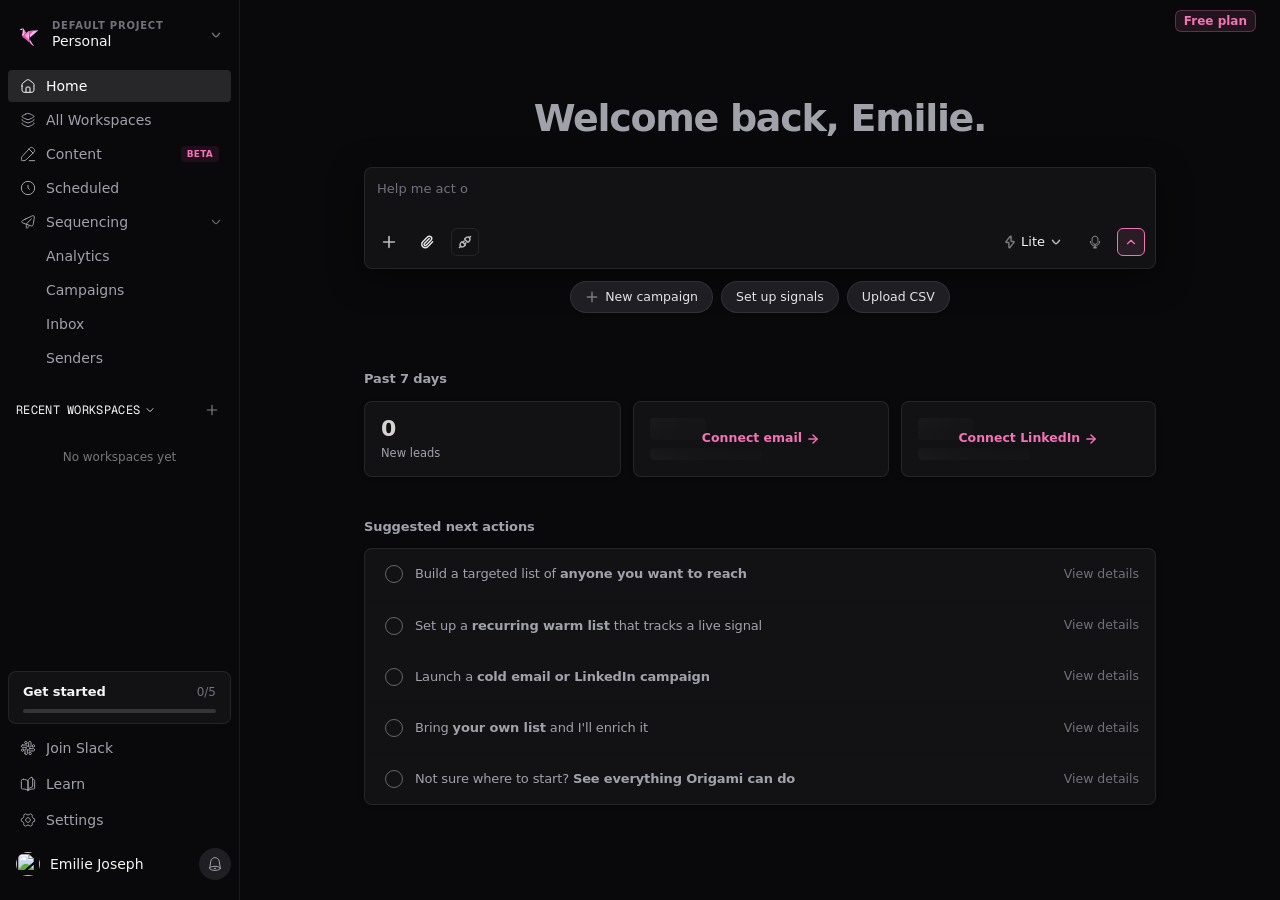
==== commit adf338cc: "Remove triangle pointers for clean floating pill tooltips" ====
--- a/index.html
+++ b/index.html
@@ -410,7 +410,15 @@
 </style>
 </head>
 				<body class="min-h-screen antialiased">
-					<div id="root"><div class="flex flex-col fixed inset-0 overflow-hidden"><div class="flex flex-1 min-h-0 overflow-hidden bg-white"><div class="hidden md:flex"><aside class="bg-[#f4f4f4] flex flex-col flex-shrink-0 sticky top-0 h-screen overflow-hidden select-none transition-all duration-300 ease-[cubic-bezier(0.4,0,0.2,1)] w-60"><div class="flex-1 overflow-hidden flex flex-col transition-all duration-200 px-2"><div class="mt-4 mb-2"><div class="flex items-center gap-0"><a class="flex-shrink-0 flex items-center rounded-md hover:bg-muted transition-colors h-8 ml-2 active" href="/dashboard" data-status="active" aria-current="page"><img alt="Origami" class="h-6 w-6" src="origami-logo.svg"></a><div class="flex-1 transition-opacity duration-200 pl-1 flex items-center min-w-0 opacity-100"><button type="button" aria-label="Switch project" class="group flex-1 min-w-0 flex items-center gap-1.5 rounded-md px-2 py-1 text-left transition-colors hover:bg-stone-200/50" aria-haspopup="dialog" aria-expanded="false" aria-controls="radix-_r_38_" data-state="closed" data-slot="popover-trigger"><span class="flex-1 min-w-0 flex flex-col"><span class="min-w-0 truncate text-[10px] font-semibold uppercase tracking-[0.08em] text-stone-400 leading-tight">Default project</span><span class="min-w-0 truncate text-sm font-medium text-foreground leading-tight">Personal</span></span><svg xmlns="http://www.w3.org/2000/svg" width="24" height="24" viewBox="0 0 24 24" fill="none" color="currentColor" class="w-3.5 h-3.5 flex-shrink-0 text-stone-400 transition-transform group-hover:text-stone-600" stroke-width="2.25" stroke="currentColor"><path d="M18 9.00005C18 9.00005 13.5811 15 12 15C10.4188 15 6 9 6 9" stroke="currentColor" stroke-linecap="round" stroke-linejoin="round" stroke-width="2.25"></path></svg></button></div></div></div><div class="flex flex-col mt-2 space-y-0.5"><div class="flex flex-col space-y-0.5"><div class="space-y-0.5"><div><a data-slot="popover-anchor" class="flex items-center h-8 rounded-md text-sm transition-colors duration-150 px-3 gap-2.5 bg-stone-300/35 text-stone-900 active" href="/dashboard" data-status="active" aria-current="page"><span class="relative flex-shrink-0"><svg xmlns="http://www.w3.org/2000/svg" width="24" height="24" viewBox="0 0 24 24" fill="none" color="currentColor" class="w-4 h-4 flex-shrink-0" stroke-width="1.5" stroke="currentColor"><path d="M3 11.9896V14.5C3 17.7998 3 19.4497 4.02513 20.4749C5.05025 21.5 6.70017 21.5 10 21.5H14C17.2998 21.5 18.9497 21.5 19.9749 20.4749C21 19.4497 21 17.7998 21 14.5V11.9896C21 10.3083 21 9.46773 20.6441 8.74005C20.2882 8.01237 19.6247 7.49628 18.2976 6.46411L16.2976 4.90855C14.2331 3.30285 13.2009 2.5 12 2.5C10.7991 2.5 9.76689 3.30285 7.70242 4.90855L5.70241 6.46411C4.37533 7.49628 3.71179 8.01237 3.3559 8.74005C3 9.46773 3 10.3083 3 11.9896Z" stroke="currentColor" stroke-linecap="round" stroke-linejoin="round" stroke-width="1.5"></path><path d="M15 21.5V16.5C15 15.0858 15 14.3787 14.5607 13.9393C14.1213 13.5 13.4142 13.5 12 13.5C10.5858 13.5 9.87868 13.5 9.43934 13.9393C9 14.3787 9 15.0858 9 16.5V21.5" stroke="currentColor" stroke-linecap="round" stroke-linejoin="round" stroke-width="1.5"></path></svg></span><span class="flex-1 truncate transition-opacity duration-200 opacity-100">Home</span><span class="flex h-3.5 w-3.5 flex-shrink-0 items-center justify-center"></span></a></div></div></div><div class="flex flex-col space-y-0.5"><div class="space-y-0.5"><div><a href="/workspaces" class="flex items-center h-8 rounded-md text-sm transition-colors duration-150 px-3 gap-2.5 text-stone-700 hover:text-stone-900 hover:bg-stone-200/40"><svg xmlns="http://www.w3.org/2000/svg" width="24" height="24" viewBox="0 0 24 24" fill="none" color="currentColor" class="w-4 h-4 flex-shrink-0" stroke-width="1.5" stroke="currentColor"><path d="M8.64298 3.14559L6.93816 3.93362C4.31272 5.14719 3 5.75397 3 6.75C3 7.74603 4.31272 8.35281 6.93817 9.56638L8.64298 10.3544C10.2952 11.1181 11.1214 11.5 12 11.5C12.8786 11.5 13.7048 11.1181 15.357 10.3544L17.0618 9.56638C19.6873 8.35281 21 7.74603 21 6.75C21 5.75397 19.6873 5.14719 17.0618 3.93362L15.357 3.14559C13.7048 2.38186 12.8786 2 12 2C11.1214 2 10.2952 2.38186 8.64298 3.14559Z" stroke="currentColor" stroke-linecap="round" stroke-linejoin="round" stroke-width="1.5"></path><path d="M20.788 11.0972C20.9293 11.2959 21 11.5031 21 11.7309C21 12.7127 19.6873 13.3109 17.0618 14.5072L15.357 15.284C13.7048 16.0368 12.8786 16.4133 12 16.4133C11.1214 16.4133 10.2952 16.0368 8.64298 15.284L6.93817 14.5072C4.31272 13.3109 3 12.7127 3 11.7309C3 11.5031 3.07067 11.2959 3.212 11.0972" stroke="currentColor" stroke-linecap="round" stroke-linejoin="round" stroke-width="1.5"></path><path d="M20.3767 16.2661C20.7922 16.5971 21 16.927 21 17.3176C21 18.2995 19.6873 18.8976 17.0618 20.0939L15.357 20.8707C13.7048 21.6236 12.8786 22 12 22C11.1214 22 10.2952 21.6236 8.64298 20.8707L6.93817 20.0939C4.31272 18.8976 3 18.2995 3 17.3176C3 16.927 3.20778 16.5971 3.62334 16.2661" stroke="currentColor" stroke-linecap="round" stroke-linejoin="round" stroke-width="1.5"></path></svg><span class="flex-1 truncate transition-opacity duration-200 opacity-100">All Workspaces</span></a></div></div></div><div class="flex flex-col space-y-0.5"><div class="space-y-0.5"><div><a href="/content" class="flex items-center h-8 rounded-md text-sm transition-colors duration-150 px-3 gap-2.5 text-stone-700 hover:text-stone-900 hover:bg-stone-200/40"><svg xmlns="http://www.w3.org/2000/svg" width="24" height="24" viewBox="0 0 24 24" fill="none" color="currentColor" class="w-4 h-4 flex-shrink-0" stroke-width="1.5" stroke="currentColor"><path d="M14.0737 3.88545C14.8189 3.07808 15.1915 2.6744 15.5874 2.43893C16.5427 1.87076 17.7191 1.85309 18.6904 2.39232C19.0929 2.6158 19.4769 3.00812 20.245 3.79276C21.0131 4.5774 21.3972 4.96972 21.6159 5.38093C22.1438 6.37312 22.1265 7.57479 21.5703 8.5507C21.3398 8.95516 20.9446 9.33578 20.1543 10.097L10.7506 19.1543C9.25288 20.5969 8.504 21.3182 7.56806 21.6837C6.63212 22.0493 5.6032 22.0224 3.54536 21.9686L3.26538 21.9613C2.63891 21.9449 2.32567 21.9367 2.14359 21.73C1.9615 21.5234 1.98636 21.2043 2.03608 20.5662L2.06308 20.2197C2.20301 18.4235 2.27297 17.5255 2.62371 16.7182C2.97444 15.9109 3.57944 15.2555 4.78943 13.9445L14.0737 3.88545Z" stroke="currentColor" stroke-linejoin="round" stroke-width="1.5"></path><path d="M13 4L20 11" stroke="currentColor" stroke-linejoin="round" stroke-width="1.5"></path><path d="M14 22L22 22" stroke="currentColor" stroke-linecap="round" stroke-linejoin="round" stroke-width="1.5"></path></svg><span class="flex-1 truncate transition-opacity duration-200 opacity-100">Content</span><span class="px-1.5 py-0.5 text-[9px] font-semibold uppercase tracking-wide text-[#D64A9E] bg-[#D64A9E]/10 rounded">Beta</span></a></div></div></div><div class="flex flex-col space-y-0.5"><div class="space-y-0.5"><div><a href="/scheduled" class="flex items-center h-8 rounded-md text-sm transition-colors duration-150 px-3 gap-2.5 text-stone-700 hover:text-stone-900 hover:bg-stone-200/40"><svg xmlns="http://www.w3.org/2000/svg" width="24" height="24" viewBox="0 0 24 24" fill="none" color="currentColor" class="w-4 h-4 flex-shrink-0" stroke-width="1.5" stroke="currentColor"><circle cx="12" cy="12" r="10" stroke="currentColor" stroke-width="1.5"></circle><path d="M12 8V12L14 14" stroke="currentColor" stroke-linecap="round" stroke-linejoin="round" stroke-width="1.5"></path></svg><span class="flex-1 truncate transition-opacity duration-200 opacity-100">Scheduled</span></a></div></div></div><div class="flex flex-col space-y-0.5"><button id="sequencing-toggle-btn" type="button" class="flex items-center h-8 rounded-md text-sm transition-colors duration-150 px-3 w-full gap-2.5 text-stone-700 hover:text-stone-900 hover:bg-stone-200/40 cursor-pointer" aria-expanded="true"><svg xmlns="http://www.w3.org/2000/svg" width="24" height="24" viewBox="0 0 24 24" fill="none" color="currentColor" class="w-4 h-4 flex-shrink-0" stroke-width="1.5" stroke="currentColor"><path d="M9.49811 15L16.9981 7.5" stroke="currentColor" stroke-linecap="round" stroke-linejoin="round" stroke-width="1.5"></path><path d="M8.00634 7.67888L15.327 4.21881C18.3688 2.78111 19.8897 2.06226 20.8598 2.78341C21.8299 3.50455 21.5527 5.14799 20.9984 8.43486L20.0435 14.0968C19.6811 16.246 19.4998 17.3205 18.6989 17.7891C17.8979 18.2577 16.8574 17.8978 14.7765 17.178L8.41077 14.9762C4.51917 13.6301 2.57337 12.9571 2.50019 11.6365C2.427 10.3159 4.28678 9.43692 8.00634 7.67888Z" stroke="currentColor" stroke-linecap="round" stroke-linejoin="round" stroke-width="1.5"></path><path d="M9.49811 15.5V17.7274C9.49811 20.101 9.49811 21.2878 10.2083 21.4771C10.9185 21.6663 11.6664 20.6789 13.1622 18.7039L13.9981 17.5" stroke="currentColor" stroke-linecap="round" stroke-linejoin="round" stroke-width="1.5"></path></svg><span class="flex-1 truncate transition-opacity duration-200 text-left opacity-100">Sequencing</span><svg id="sequencing-chevron" xmlns="http://www.w3.org/2000/svg" width="24" height="24" viewBox="0 0 24 24" fill="none" color="currentColor" class="w-3.5 h-3.5 flex-shrink-0 -mr-1 opacity-70 transition-transform duration-200" stroke-width="2" stroke="currentColor"><path d="M18 9.00005C18 9.00005 13.5811 15 12 15C10.4188 15 6 9 6 9" stroke="currentColor" stroke-linecap="round" stroke-linejoin="round" stroke-width="2"></path></svg></button><div id="sequencing-submenu" class="flex flex-col space-y-0.5"><a href="/sequences/analytics" class="flex items-center h-8 pl-[2.375rem] pr-3 rounded-md text-sm transition-colors duration-150 w-full text-stone-600 hover:text-stone-900 hover:bg-stone-200/40"><span class="truncate">Analytics</span></a><a href="/sequences" class="flex items-center h-8 pl-[2.375rem] pr-3 rounded-md text-sm transition-colors duration-150 w-full text-stone-600 hover:text-stone-900 hover:bg-stone-200/40"><span class="truncate">Campaigns</span></a><a href="/sequences/inbox" class="flex items-center h-8 pl-[2.375rem] pr-3 rounded-md text-sm transition-colors duration-150 w-full text-stone-600 hover:text-stone-900 hover:bg-stone-200/40"><span class="truncate">Inbox</span></a><a href="/sequences/senders" class="flex items-center h-8 pl-[2.375rem] pr-3 rounded-md text-sm transition-colors duration-150 w-full text-stone-600 hover:text-stone-900 hover:bg-stone-200/40"><span class="truncate">Senders</span></a></div></div></div><div class="flex flex-col mt-3 pt-3 min-h-0 flex-1 overflow-hidden transition-opacity duration-300 border-t border-foreground/[0.06] opacity-100"><div class="flex items-center justify-between mb-1 px-2 flex-shrink-0"><button class="flex items-center gap-1 text-xs font-mono text-foreground tracking-wide uppercase hover:text-foreground/70"><span>Recent Workspaces</span><svg xmlns="http://www.w3.org/2000/svg" width="24" height="24" viewBox="0 0 24 24" fill="none" color="currentColor" class="w-3 h-3 opacity-80 transition-transform duration-200" stroke-width="2" stroke="currentColor"><path d="M18 9.00005C18 9.00005 13.5811 15 12 15C10.4188 15 6 9 6 9" stroke="currentColor" stroke-linecap="round" stroke-linejoin="round" stroke-width="2"></path></svg></button><button class="p-1 rounded-md text-foreground/40 hover:text-stone-900 hover:bg-stone-200/40 transition-colors duration-150" title="New workspace"><svg xmlns="http://www.w3.org/2000/svg" width="24" height="24" viewBox="0 0 24 24" fill="none" color="currentColor" class="w-3.5 h-3.5 opacity-80" stroke-width="2" stroke="currentColor"><path d="M12 4V20M20 12H4" stroke="currentColor" stroke-linecap="round" stroke-linejoin="round" stroke-width="2"></path></svg></button></div><div class="relative h-full flex-1 min-h-0 mt-2 overflow-hidden"><div class="pointer-events-none absolute top-0 left-0 right-0 z-10 transition-opacity duration-200 bg-gradient-to-b from-[#f4f4f4] to-transparent opacity-0" style="height: 20px;"></div><div class="overflow-y-auto h-full scrollbar-hide"><div class="flex items-center justify-center py-4 text-xs text-foreground/40">No workspaces yet</div></div><div class="pointer-events-none absolute bottom-0 left-0 right-0 z-10 transition-opacity duration-200 bg-gradient-to-t from-[#f4f4f4] to-transparent opacity-100" style="height: 20px;"></div></div></div></div><div class="flex-shrink-0 pb-4 transition-all duration-200 px-2"><button type="button" class="mb-2 w-full rounded-xl border border-black/[0.06] bg-white px-3.5 py-2.5 text-left transition-colors hover:bg-stone-50" aria-haspopup="dialog" aria-expanded="false" aria-controls="radix-_r_4i_" data-state="closed" data-slot="popover-trigger"><span class="flex items-baseline justify-between gap-2"><span class="text-[13px] font-semibold tracking-[-0.1px] text-stone-800">Get started</span><span class="text-[12px] tabular-nums text-stone-400">0/5</span></span><span class="mt-2 block h-1 overflow-hidden rounded-full bg-black/[0.08]"><span class="block h-full rounded-full transition-[width] duration-200" style="width: 0%; background-color: rgb(214, 74, 158);"></span></span></button><a href="https://join.slack.com/t/origami-g5z3496/shared_invite/zt-41n9cosr7-NXEdcztT4u~Nd9Nil3NnXw" target="_blank" rel="noopener noreferrer" aria-label="Join Slack (opens in new tab)" class="flex items-center h-8 rounded-md text-sm transition-colors duration-150 mb-1 px-3 w-full gap-2.5 text-stone-700 hover:text-stone-900 hover:bg-stone-200/40"><svg xmlns="http://www.w3.org/2000/svg" width="24" height="24" viewBox="0 0 24 24" fill="none" color="currentColor" class="w-4 h-4 flex-shrink-0" stroke-width="1.5" stroke="currentColor"><path d="M13 9.25V3.75C13 2.7835 13.7835 2 14.75 2C15.7165 2 16.5 2.7835 16.5 3.75V9.25C16.5 10.2165 15.7165 11 14.75 11C13.7835 11 13 10.2165 13 9.25Z" stroke="currentColor" stroke-linecap="round" stroke-linejoin="round" stroke-width="1.5"></path><path d="M7.5 20.25V14.75C7.5 13.7835 8.2835 13 9.25 13C10.2165 13 11 13.7835 11 14.75V20.25C11 21.2165 10.2165 22 9.25 22C8.2835 22 7.5 21.2165 7.5 20.25Z" stroke="currentColor" stroke-linecap="round" stroke-linejoin="round" stroke-width="1.5"></path><path d="M14.75 13L20.25 13C21.2165 13 22 13.7835 22 14.75C22 15.7165 21.2165 16.5 20.25 16.5L14.75 16.5C13.7835 16.5 13 15.7165 13 14.75C13 13.7835 13.7835 13 14.75 13Z" stroke="currentColor" stroke-linecap="round" stroke-linejoin="round" stroke-width="1.5"></path><path d="M3.75 7.5L9.25 7.5C10.2165 7.5 11 8.2835 11 9.25C11 10.2165 10.2165 11 9.25 11L3.75 11C2.7835 11 2 10.2165 2 9.25C2 8.2835 2.7835 7.5 3.75 7.5Z" stroke="currentColor" stroke-linecap="round" stroke-linejoin="round" stroke-width="1.5"></path><path d="M7 3.75C7 4.7165 7.7835 5.5 8.75 5.5H10.5V3.75C10.5 2.7835 9.7165 2 8.75 2C7.7835 2 7 2.7835 7 3.75Z" stroke="currentColor" stroke-linejoin="round" stroke-width="1.5"></path><path d="M17 20.25C17 19.2835 16.2165 18.5 15.25 18.5H13.5V20.25C13.5 21.2165 14.2835 22 15.25 22C16.2165 22 17 21.2165 17 20.25Z" stroke="currentColor" stroke-linejoin="round" stroke-width="1.5"></path><path d="M20.25 7C19.2835 7 18.5 7.7835 18.5 8.75L18.5 10.5H20.25C21.2165 10.5 22 9.7165 22 8.75C22 7.7835 21.2165 7 20.25 7Z" stroke="currentColor" stroke-linejoin="round" stroke-width="1.5"></path><path d="M3.75 17C4.7165 17 5.5 16.2165 5.5 15.25V13.5L3.75 13.5C2.7835 13.5 2 14.2835 2 15.25C2 16.2165 2.7835 17 3.75 17Z" stroke="currentColor" stroke-linejoin="round" stroke-width="1.5"></path></svg><span class="flex-1 truncate text-left transition-opacity duration-200 opacity-100">Join Slack</span></a><a href="/learn" class="flex items-center h-8 rounded-md text-sm transition-colors duration-150 mb-1 px-3 w-full gap-2.5 text-stone-700 hover:text-stone-900 hover:bg-stone-200/40"><svg xmlns="http://www.w3.org/2000/svg" width="24" height="24" viewBox="0 0 24 24" fill="none" color="currentColor" class="w-4 h-4 flex-shrink-0" stroke-width="1.5" stroke="currentColor"><path d="M17.5055 2.01874C12.8289 2.83455 12 7.5 12 7.5V22C12 22 12.8867 17.1272 18.0004 16.5588C18.5493 16.4978 19 16.0576 19 15.5058V3.39309C19 2.5654 18.3216 1.87638 17.5055 2.01874Z" stroke="currentColor" stroke-linecap="round" stroke-linejoin="round" stroke-width="1.5"></path><path d="M5.33333 5.00001C7.79379 4.99657 10.1685 5.88709 12 7.5V22C10.1685 20.3871 7.79379 19.4966 5.33333 19.5C3.77132 19.5 2.99032 19.5 2.64526 19.2792C2.4381 19.1466 2.35346 19.0619 2.22086 18.8547C2 18.5097 2 17.8941 2 16.6629V8.40322C2 6.97543 2 6.26154 2.54874 5.68286C3.09748 5.10418 3.65923 5.07432 4.78272 5.0146C4.965 5.00491 5.14858 5.00001 5.33333 5.00001Z" stroke="currentColor" stroke-linecap="round" stroke-linejoin="round" stroke-width="1.5"></path><path d="M12 22.001C13.8315 20.3881 16.2062 19.4976 18.6667 19.501C20.2287 19.501 21.0097 19.501 21.3547 19.2802C21.5619 19.1476 21.6465 19.0629 21.7791 18.8558C22 18.5107 22 17.8951 22 16.6639V8.40424C22 6.97645 22 6.26256 21.4513 5.68388C20.9025 5.1052 20.1235 5.05972 19 5" stroke="currentColor" stroke-linecap="round" stroke-linejoin="round" stroke-width="1.5"></path></svg><span class="flex-1 truncate text-left transition-opacity duration-200 opacity-100">Learn</span></a><a href="/settings?source=%2Fdashboard" class="flex items-center h-8 rounded-md text-sm transition-colors duration-150 mb-2 px-3 w-full gap-2.5 text-stone-700 hover:text-stone-900 hover:bg-stone-200/40"><svg xmlns="http://www.w3.org/2000/svg" width="24" height="24" viewBox="0 0 24 24" fill="none" color="currentColor" class="w-4 h-4 flex-shrink-0" stroke-width="1.5" stroke="currentColor"><path d="M15.5 12C15.5 13.933 13.933 15.5 12 15.5C10.067 15.5 8.5 13.933 8.5 12C8.5 10.067 10.067 8.5 12 8.5C13.933 8.5 15.5 10.067 15.5 12Z" stroke="currentColor" stroke-width="1.5"></path><path d="M21.011 14.0965C21.5329 13.9558 21.7939 13.8854 21.8969 13.7508C22 13.6163 22 13.3998 22 12.9669V11.0332C22 10.6003 22 10.3838 21.8969 10.2493C21.7938 10.1147 21.5329 10.0443 21.011 9.90358C19.0606 9.37759 17.8399 7.33851 18.3433 5.40087C18.4817 4.86799 18.5509 4.60156 18.4848 4.44529C18.4187 4.28902 18.2291 4.18134 17.8497 3.96596L16.125 2.98673C15.7528 2.77539 15.5667 2.66972 15.3997 2.69222C15.2326 2.71472 15.0442 2.90273 14.6672 3.27873C13.208 4.73448 10.7936 4.73442 9.33434 3.27864C8.95743 2.90263 8.76898 2.71463 8.60193 2.69212C8.43489 2.66962 8.24877 2.77529 7.87653 2.98663L6.15184 3.96587C5.77253 4.18123 5.58287 4.28891 5.51678 4.44515C5.45068 4.6014 5.51987 4.86787 5.65825 5.4008C6.16137 7.3385 4.93972 9.37763 2.98902 9.9036C2.46712 10.0443 2.20617 10.1147 2.10308 10.2492C2 10.3838 2 10.6003 2 11.0332V12.9669C2 13.3998 2 13.6163 2.10308 13.7508C2.20615 13.8854 2.46711 13.9558 2.98902 14.0965C4.9394 14.6225 6.16008 16.6616 5.65672 18.5992C5.51829 19.1321 5.44907 19.3985 5.51516 19.5548C5.58126 19.7111 5.77092 19.8188 6.15025 20.0341L7.87495 21.0134C8.24721 21.2247 8.43334 21.3304 8.6004 21.3079C8.76746 21.2854 8.95588 21.0973 9.33271 20.7213C10.7927 19.2644 13.2088 19.2643 14.6689 20.7212C15.0457 21.0973 15.2341 21.2853 15.4012 21.3078C15.5682 21.3303 15.7544 21.2246 16.1266 21.0133L17.8513 20.034C18.2307 19.8187 18.4204 19.711 18.4864 19.5547C18.5525 19.3984 18.4833 19.132 18.3448 18.5991C17.8412 16.6616 19.0609 14.6226 21.011 14.0965Z" stroke="currentColor" stroke-linecap="round" stroke-width="1.5"></path></svg><span class="flex-1 truncate text-left transition-opacity duration-200 opacity-100">Settings</span></a><div class="flex items-center gap-1"><button class="flex items-center rounded-md hover:bg-muted transition-colors outline-none py-2 min-w-0 flex-1 gap-2.5 px-2" type="button" aria-haspopup="dialog" aria-expanded="false" aria-controls="radix-_r_3f_" data-state="closed" data-slot="popover-trigger"><img alt="Emilie Joseph" class="w-6 h-6 rounded-full object-cover flex-shrink-0" src="https://img.clerk.com/eyJ0eXBlIjoicHJveHkiLCJzcmMiOiJodHRwczovL2ltYWdlcy5jbGVyay5kZXYvb2F1dGhfZ29vZ2xlL2ltZ18zR2NYYlRySVpha2ZNcmdKbnRNaDhFQ2pzb1AifQ"><span class="text-sm font-medium text-foreground truncate transition-opacity duration-200 opacity-100">Emilie Joseph</span></button><button type="button" aria-label="Releases" title="Releases" class="relative flex h-8 w-8 flex-shrink-0 items-center justify-center rounded-full text-stone-400 transition-colors duration-150 hover:bg-stone-200/40 hover:text-stone-600" aria-haspopup="dialog" aria-expanded="false" aria-controls="radix-_r_3h_" data-state="closed" data-slot="popover-trigger"><svg xmlns="http://www.w3.org/2000/svg" width="24" height="24" viewBox="0 0 24 24" fill="none" color="currentColor" class="h-4 w-4" stroke-width="1.5" stroke="currentColor"><path d="M20 18.5011L18.349 7.93407C17.8603 4.80601 15.166 2.5 12 2.5C8.83398 2.5 6.13971 4.80601 5.65098 7.93407L4 18.5011" stroke="currentColor" stroke-linecap="round" stroke-linejoin="round" stroke-width="1.5"></path><path d="M20 18.5C20 16.8431 16.4183 15.5 12 15.5C7.58172 15.5 4 16.8431 4 18.5C4 20.1569 7.58172 21.5 12 21.5C16.4183 21.5 20 20.1569 20 18.5Z" stroke="currentColor" stroke-linecap="round" stroke-linejoin="round" stroke-width="1.5"></path><path d="M13 18.5H11" stroke="currentColor" stroke-linecap="round" stroke-linejoin="round" stroke-width="1.5"></path></svg></button></div></div></aside></div><div class="fixed inset-0 bg-black/40 z-50 transition-opacity duration-300 md:hidden opacity-0 pointer-events-none"></div><aside class="fixed top-0 left-0 bottom-0 w-72 bg-[#FAFAFA] z-50 flex flex-col transition-transform duration-300 ease-[cubic-bezier(0.32,0.72,0,1)] md:hidden -translate-x-full"><div class="flex items-center justify-between px-4 pt-4 pb-2"><a href="/dashboard" class="flex items-center gap-2 active" data-status="active" aria-current="page"><img alt="Origami" class="h-6 w-6" src="origami-logo.svg"></a><button class="p-2 text-foreground/50 hover:text-foreground rounded-lg transition-colors"><svg xmlns="http://www.w3.org/2000/svg" width="24" height="24" viewBox="0 0 24 24" fill="none" color="currentColor" class="w-5 h-5 opacity-80" stroke-width="2.5" stroke="currentColor"><path d="M18 6L6.00081 17.9992M17.9992 18L6 6.00085" stroke="currentColor" stroke-linecap="round" stroke-linejoin="round" stroke-width="2.5"></path></svg></button></div><div class="px-3 mb-2 flex"><button type="button" aria-label="Switch project" class="group flex-1 min-w-0 flex items-center gap-1.5 rounded-md px-2 py-1 text-left transition-colors hover:bg-stone-200/50" aria-haspopup="dialog" aria-expanded="false" aria-controls="radix-_r_m_" data-state="closed" data-slot="popover-trigger"><span class="flex-1 min-w-0 flex flex-col"><span class="min-w-0 truncate text-[10px] font-semibold uppercase tracking-[0.08em] text-stone-400 leading-tight">Default project</span><span class="min-w-0 truncate text-sm font-medium text-foreground leading-tight">Personal</span></span><svg xmlns="http://www.w3.org/2000/svg" width="24" height="24" viewBox="0 0 24 24" fill="none" color="currentColor" class="w-3.5 h-3.5 flex-shrink-0 text-stone-400 transition-transform group-hover:text-stone-600" stroke-width="2.25" stroke="currentColor"><path d="M18 9.00005C18 9.00005 13.5811 15 12 15C10.4188 15 6 9 6 9" stroke="currentColor" stroke-linecap="round" stroke-linejoin="round" stroke-width="2.25"></path></svg></button></div><div class="flex-1 min-h-0 overflow-y-auto px-3"><div class="space-y-0.5"><a href="/dashboard" class="flex items-center gap-3 h-11 px-3 rounded-lg text-sm transition-colors bg-foreground/[0.08] text-foreground font-medium active" data-status="active" aria-current="page"><svg xmlns="http://www.w3.org/2000/svg" width="24" height="24" viewBox="0 0 24 24" fill="none" color="currentColor" class="w-[18px] h-[18px] flex-shrink-0 opacity-80" stroke-width="2.5" stroke="currentColor"><path d="M3 11.9896V14.5C3 17.7998 3 19.4497 4.02513 20.4749C5.05025 21.5 6.70017 21.5 10 21.5H14C17.2998 21.5 18.9497 21.5 19.9749 20.4749C21 19.4497 21 17.7998 21 14.5V11.9896C21 10.3083 21 9.46773 20.6441 8.74005C20.2882 8.01237 19.6247 7.49628 18.2976 6.46411L16.2976 4.90855C14.2331 3.30285 13.2009 2.5 12 2.5C10.7991 2.5 9.76689 3.30285 7.70242 4.90855L5.70241 6.46411C4.37533 7.49628 3.71179 8.01237 3.3559 8.74005C3 9.46773 3 10.3083 3 11.9896Z" stroke="currentColor" stroke-linecap="round" stroke-linejoin="round" stroke-width="2.5"></path><path d="M15 21.5V16.5C15 15.0858 15 14.3787 14.5607 13.9393C14.1213 13.5 13.4142 13.5 12 13.5C10.5858 13.5 9.87868 13.5 9.43934 13.9393C9 14.3787 9 15.0858 9 16.5V21.5" stroke="currentColor" stroke-linecap="round" stroke-linejoin="round" stroke-width="2.5"></path></svg><span>Home</span></a><a href="/workspaces" class="flex items-center gap-3 h-11 px-3 rounded-lg text-sm transition-colors text-foreground/60 hover:text-foreground hover:bg-foreground/[0.05]"><svg xmlns="http://www.w3.org/2000/svg" width="24" height="24" viewBox="0 0 24 24" fill="none" color="currentColor" class="w-[18px] h-[18px] flex-shrink-0 opacity-80" stroke-width="2.5" stroke="currentColor"><path d="M8.64298 3.14559L6.93816 3.93362C4.31272 5.14719 3 5.75397 3 6.75C3 7.74603 4.31272 8.35281 6.93817 9.56638L8.64298 10.3544C10.2952 11.1181 11.1214 11.5 12 11.5C12.8786 11.5 13.7048 11.1181 15.357 10.3544L17.0618 9.56638C19.6873 8.35281 21 7.74603 21 6.75C21 5.75397 19.6873 5.14719 17.0618 3.93362L15.357 3.14559C13.7048 2.38186 12.8786 2 12 2C11.1214 2 10.2952 2.38186 8.64298 3.14559Z" stroke="currentColor" stroke-linecap="round" stroke-linejoin="round" stroke-width="2.5"></path><path d="M20.788 11.0972C20.9293 11.2959 21 11.5031 21 11.7309C21 12.7127 19.6873 13.3109 17.0618 14.5072L15.357 15.284C13.7048 16.0368 12.8786 16.4133 12 16.4133C11.1214 16.4133 10.2952 16.0368 8.64298 15.284L6.93817 14.5072C4.31272 13.3109 3 12.7127 3 11.7309C3 11.5031 3.07067 11.2959 3.212 11.0972" stroke="currentColor" stroke-linecap="round" stroke-linejoin="round" stroke-width="2.5"></path><path d="M20.3767 16.2661C20.7922 16.5971 21 16.927 21 17.3176C21 18.2995 19.6873 18.8976 17.0618 20.0939L15.357 20.8707C13.7048 21.6236 12.8786 22 12 22C11.1214 22 10.2952 21.6236 8.64298 20.8707L6.93817 20.0939C4.31272 18.8976 3 18.2995 3 17.3176C3 16.927 3.20778 16.5971 3.62334 16.2661" stroke="currentColor" stroke-linecap="round" stroke-linejoin="round" stroke-width="2.5"></path></svg><span>All Workspaces</span></a><a href="/content" class="flex items-center gap-3 h-11 px-3 rounded-lg text-sm transition-colors text-foreground/60 hover:text-foreground hover:bg-foreground/[0.05]"><svg xmlns="http://www.w3.org/2000/svg" width="24" height="24" viewBox="0 0 24 24" fill="none" color="currentColor" class="w-[18px] h-[18px] flex-shrink-0 opacity-80" stroke-width="2.5" stroke="currentColor"><path d="M14.0737 3.88545C14.8189 3.07808 15.1915 2.6744 15.5874 2.43893C16.5427 1.87076 17.7191 1.85309 18.6904 2.39232C19.0929 2.6158 19.4769 3.00812 20.245 3.79276C21.0131 4.5774 21.3972 4.96972 21.6159 5.38093C22.1438 6.37312 22.1265 7.57479 21.5703 8.5507C21.3398 8.95516 20.9446 9.33578 20.1543 10.097L10.7506 19.1543C9.25288 20.5969 8.504 21.3182 7.56806 21.6837C6.63212 22.0493 5.6032 22.0224 3.54536 21.9686L3.26538 21.9613C2.63891 21.9449 2.32567 21.9367 2.14359 21.73C1.9615 21.5234 1.98636 21.2043 2.03608 20.5662L2.06308 20.2197C2.20301 18.4235 2.27297 17.5255 2.62371 16.7182C2.97444 15.9109 3.57944 15.2555 4.78943 13.9445L14.0737 3.88545Z" stroke="currentColor" stroke-linejoin="round" stroke-width="2.5"></path><path d="M13 4L20 11" stroke="currentColor" stroke-linejoin="round" stroke-width="2.5"></path><path d="M14 22L22 22" stroke="currentColor" stroke-linecap="round" stroke-linejoin="round" stroke-width="2.5"></path></svg><span>Content</span><span class="ml-auto px-1.5 py-0.5 text-[10px] font-semibold uppercase tracking-wide leading-none rounded text-[#D64A9E] bg-[#D64A9E]/10 flex-shrink-0">New</span></a><a href="/scheduled" class="flex items-center gap-3 h-11 px-3 rounded-lg text-sm transition-colors text-foreground/60 hover:text-foreground hover:bg-foreground/[0.05]"><svg xmlns="http://www.w3.org/2000/svg" width="24" height="24" viewBox="0 0 24 24" fill="none" color="currentColor" class="w-[18px] h-[18px] flex-shrink-0 opacity-80" stroke-width="2.5" stroke="currentColor"><circle cx="12" cy="12" r="10" stroke="currentColor" stroke-width="2.5"></circle><path d="M12 8V12L14 14" stroke="currentColor" stroke-linecap="round" stroke-linejoin="round" stroke-width="2.5"></path></svg><span>Scheduled</span></a><a href="/learn" class="flex items-center gap-3 h-11 px-3 rounded-lg text-sm transition-colors text-foreground/60 hover:text-foreground hover:bg-foreground/[0.05]"><svg xmlns="http://www.w3.org/2000/svg" width="24" height="24" viewBox="0 0 24 24" fill="none" color="currentColor" class="w-[18px] h-[18px] flex-shrink-0 opacity-80" stroke-width="2.5" stroke="currentColor"><path d="M17.5055 2.01874C12.8289 2.83455 12 7.5 12 7.5V22C12 22 12.8867 17.1272 18.0004 16.5588C18.5493 16.4978 19 16.0576 19 15.5058V3.39309C19 2.5654 18.3216 1.87638 17.5055 2.01874Z" stroke="currentColor" stroke-linecap="round" stroke-linejoin="round" stroke-width="2.5"></path><path d="M5.33333 5.00001C7.79379 4.99657 10.1685 5.88709 12 7.5V22C10.1685 20.3871 7.79379 19.4966 5.33333 19.5C3.77132 19.5 2.99032 19.5 2.64526 19.2792C2.4381 19.1466 2.35346 19.0619 2.22086 18.8547C2 18.5097 2 17.8941 2 16.6629V8.40322C2 6.97543 2 6.26154 2.54874 5.68286C3.09748 5.10418 3.65923 5.07432 4.78272 5.0146C4.965 5.00491 5.14858 5.00001 5.33333 5.00001Z" stroke="currentColor" stroke-linecap="round" stroke-linejoin="round" stroke-width="2.5"></path><path d="M12 22.001C13.8315 20.3881 16.2062 19.4976 18.6667 19.501C20.2287 19.501 21.0097 19.501 21.3547 19.2802C21.5619 19.1476 21.6465 19.0629 21.7791 18.8558C22 18.5107 22 17.8951 22 16.6639V8.40424C22 6.97645 22 6.26256 21.4513 5.68388C20.9025 5.1052 20.1235 5.05972 19 5" stroke="currentColor" stroke-linecap="round" stroke-linejoin="round" stroke-width="2.5"></path></svg><span>Learn</span></a></div><div class="mt-1 space-y-0.5"><button type="button" aria-expanded="true" class="flex w-full items-center gap-3 h-11 px-3 rounded-lg text-sm transition-colors min-w-0 text-foreground/60 hover:text-foreground hover:bg-foreground/[0.05]"><svg xmlns="http://www.w3.org/2000/svg" width="24" height="24" viewBox="0 0 24 24" fill="none" color="currentColor" class="w-[18px] h-[18px] flex-shrink-0 opacity-80" stroke-width="2.5" stroke="currentColor"><path d="M9.49811 15L16.9981 7.5" stroke="currentColor" stroke-linecap="round" stroke-linejoin="round" stroke-width="2.5"></path><path d="M8.00634 7.67888L15.327 4.21881C18.3688 2.78111 19.8897 2.06226 20.8598 2.78341C21.8299 3.50455 21.5527 5.14799 20.9984 8.43486L20.0435 14.0968C19.6811 16.246 19.4998 17.3205 18.6989 17.7891C17.8979 18.2577 16.8574 17.8978 14.7765 17.178L8.41077 14.9762C4.51917 13.6301 2.57337 12.9571 2.50019 11.6365C2.427 10.3159 4.28678 9.43692 8.00634 7.67888Z" stroke="currentColor" stroke-linecap="round" stroke-linejoin="round" stroke-width="2.5"></path><path d="M9.49811 15.5V17.7274C9.49811 20.101 9.49811 21.2878 10.2083 21.4771C10.9185 21.6663 11.6664 20.6789 13.1622 18.7039L13.9981 17.5" stroke="currentColor" stroke-linecap="round" stroke-linejoin="round" stroke-width="2.5"></path></svg><span class="flex-1 text-left">Sequencing</span><svg id="sequencing-chevron" xmlns="http://www.w3.org/2000/svg" width="24" height="24" viewBox="0 0 24 24" fill="none" color="currentColor" class="w-4 h-4 flex-shrink-0 opacity-70 transition-transform duration-200" stroke-width="2.5" stroke="currentColor"><path d="M18 9.00005C18 9.00005 13.5811 15 12 15C10.4188 15 6 9 6 9" stroke="currentColor" stroke-linecap="round" stroke-linejoin="round" stroke-width="2.5"></path></svg></button><div class="space-y-0.5 pl-3 ml-3 border-l border-foreground/10"><a href="/sequences/analytics" class="flex items-center gap-3 h-10 px-3 rounded-lg text-sm transition-colors text-foreground/60 hover:text-foreground hover:bg-foreground/[0.05]"><svg xmlns="http://www.w3.org/2000/svg" width="24" height="24" viewBox="0 0 24 24" fill="none" color="currentColor" class="w-4 h-4 flex-shrink-0 opacity-80" stroke-width="2.5" stroke="currentColor"><path d="M15 21V6C15 5.06812 15 4.60218 14.8478 4.23463C14.6448 3.74458 14.2554 3.35523 13.7654 3.15224C13.3978 3 12.9319 3 12 3C11.0681 3 10.6022 3 10.2346 3.15224C9.74458 3.35523 9.35523 3.74458 9.15224 4.23463C9 4.60218 9 5.06812 9 6V21H15Z" stroke="currentColor" stroke-linecap="round" stroke-linejoin="round" stroke-width="2.5"></path><path d="M17 8H15V21H17C18.8856 21 19.8284 21 20.4142 20.4142C21 19.8284 21 18.8856 21 17V12C21 10.1144 21 9.17157 20.4142 8.58579C19.8284 8 18.8856 8 17 8Z" stroke="currentColor" stroke-linecap="round" stroke-linejoin="round" stroke-width="2.5"></path><path d="M9 13H7C5.11438 13 4.17157 13 3.58579 13.5858C3 14.1716 3 15.1144 3 17C3 18.8856 3 19.8284 3.58579 20.4142C4.17157 21 5.11438 21 7 21H9V13Z" stroke="currentColor" stroke-linecap="round" stroke-linejoin="round" stroke-width="2.5"></path></svg><span>Analytics</span></a><a href="/sequences" class="flex items-center gap-3 h-10 px-3 rounded-lg text-sm transition-colors text-foreground/60 hover:text-foreground hover:bg-foreground/[0.05]"><svg xmlns="http://www.w3.org/2000/svg" width="24" height="24" viewBox="0 0 24 24" fill="none" color="currentColor" class="w-4 h-4 flex-shrink-0 opacity-80" stroke-width="2.5" stroke="currentColor"><path d="M14.9263 4.41103L8.27352 7.60452C7.76151 7.85029 7.21443 7.91187 6.65675 7.78693C6.29177 7.70517 6.10926 7.66429 5.9623 7.64751C4.13743 7.43912 3 8.88342 3 10.5443V11.4557C3 13.1166 4.13743 14.5609 5.9623 14.3525C6.10926 14.3357 6.29178 14.2948 6.65675 14.2131C7.21443 14.0881 7.76151 14.1497 8.27352 14.3955L14.9263 17.589C16.4534 18.3221 17.217 18.6886 18.0684 18.4029C18.9197 18.1172 19.2119 17.5041 19.7964 16.278C21.4012 12.9112 21.4012 9.08885 19.7964 5.72196C19.2119 4.49586 18.9197 3.88281 18.0684 3.5971C17.217 3.3114 16.4534 3.67794 14.9263 4.41103Z" stroke="currentColor" stroke-linecap="round" stroke-linejoin="round" stroke-width="2.5"></path><path d="M13 17V17.5C13 18.7841 13 19.4261 12.776 19.7886C12.4773 20.2719 11.9312 20.545 11.3653 20.4939C10.9409 20.4557 10.4273 20.0704 9.4 19.3L8.2 18.4C7.22253 17.6669 7 17.2218 7 16V14.5" stroke="currentColor" stroke-linecap="round" stroke-linejoin="round" stroke-width="2.5"></path><path d="M7.5 14V8" stroke="currentColor" stroke-linecap="round" stroke-linejoin="round" stroke-width="2.5"></path></svg><span>Campaigns</span></a><a href="/sequences/inbox" class="flex items-center gap-3 h-10 px-3 rounded-lg text-sm transition-colors text-foreground/60 hover:text-foreground hover:bg-foreground/[0.05]"><svg xmlns="http://www.w3.org/2000/svg" width="24" height="24" viewBox="0 0 24 24" fill="none" color="currentColor" class="w-4 h-4 flex-shrink-0 opacity-80" stroke-width="2.5" stroke="currentColor"><path d="M2.5 12C2.5 7.52166 2.5 5.28249 3.89124 3.89124C5.28249 2.5 7.52166 2.5 12 2.5C16.4783 2.5 18.7175 2.5 20.1088 3.89124C21.5 5.28249 21.5 7.52166 21.5 12C21.5 16.4783 21.5 18.7175 20.1088 20.1088C18.7175 21.5 16.4783 21.5 12 21.5C7.52166 21.5 5.28249 21.5 3.89124 20.1088C2.5 18.7175 2.5 16.4783 2.5 12Z" stroke="currentColor" stroke-linecap="round" stroke-linejoin="round" stroke-width="2.5"></path><path d="M21.5 13.5H16.5743C15.7322 13.5 15.0706 14.2036 14.6995 14.9472C14.2963 15.7551 13.4889 16.5 12 16.5C10.5111 16.5 9.70373 15.7551 9.30054 14.9472C8.92942 14.2036 8.26777 13.5 7.42566 13.5H2.5" stroke="currentColor" stroke-linejoin="round" stroke-width="2.5"></path></svg><span>Inbox</span></a><a href="/sequences/senders" class="flex items-center gap-3 h-10 px-3 rounded-lg text-sm transition-colors text-foreground/60 hover:text-foreground hover:bg-foreground/[0.05]"><svg xmlns="http://www.w3.org/2000/svg" width="24" height="24" viewBox="0 0 24 24" fill="none" color="currentColor" class="w-4 h-4 flex-shrink-0 opacity-80" stroke-width="2.5" stroke="currentColor"><path d="M15.5 2V6M8.5 6V2" stroke="currentColor" stroke-linecap="round" stroke-linejoin="round" stroke-width="2.5"></path><path d="M6.00446 7.61331C5.93719 6.74273 6.63957 6 7.53014 6H16.4699C17.3604 6 18.0628 6.74273 17.9955 7.61331L17.8117 9.99197C17.6796 11.7019 17.1011 13.3498 16.132 14.7773L15.5312 15.6622C14.9638 16.4979 14.0077 17 12.9838 17H11.0162C9.99228 17 9.03617 16.4979 8.46881 15.6622L7.86803 14.7773C6.89885 13.3498 6.32041 11.7019 6.18827 9.99197L6.00446 7.61331Z" stroke="currentColor" stroke-width="2.5"></path><path d="M12 17V22" stroke="currentColor" stroke-linecap="round" stroke-linejoin="round" stroke-width="2.5"></path><path d="M11 9H13" stroke="currentColor" stroke-linecap="round" stroke-linejoin="round" stroke-width="2.5"></path></svg><span>Senders</span></a></div></div></div><div class="flex-shrink-0 border-t border-border px-3 py-3 space-y-0.5"><button type="button" aria-label="Releases" class="flex w-full items-center gap-3 h-11 px-3 rounded-lg text-sm text-foreground/60 transition-colors hover:text-foreground hover:bg-foreground/[0.05]" aria-haspopup="dialog" aria-expanded="false" aria-controls="radix-_r_q_" data-state="closed" data-slot="sheet-trigger"><svg xmlns="http://www.w3.org/2000/svg" width="24" height="24" viewBox="0 0 24 24" fill="none" color="currentColor" class="w-[18px] h-[18px] flex-shrink-0 opacity-80" stroke-width="2.5" stroke="currentColor"><path d="M20 18.5011L18.349 7.93407C17.8603 4.80601 15.166 2.5 12 2.5C8.83398 2.5 6.13971 4.80601 5.65098 7.93407L4 18.5011" stroke="currentColor" stroke-linecap="round" stroke-linejoin="round" stroke-width="2.5"></path><path d="M20 18.5C20 16.8431 16.4183 15.5 12 15.5C7.58172 15.5 4 16.8431 4 18.5C4 20.1569 7.58172 21.5 12 21.5C16.4183 21.5 20 20.1569 20 18.5Z" stroke="currentColor" stroke-linecap="round" stroke-linejoin="round" stroke-width="2.5"></path><path d="M13 18.5H11" stroke="currentColor" stroke-linecap="round" stroke-linejoin="round" stroke-width="2.5"></path></svg><span class="flex-1 text-left">What's New</span></button><a href="https://join.slack.com/t/origami-g5z3496/shared_invite/zt-41n9cosr7-NXEdcztT4u~Nd9Nil3NnXw" target="_blank" rel="noopener noreferrer" aria-label="Join Slack (opens in new tab)" class="flex items-center gap-3 h-11 px-3 rounded-lg text-sm w-full text-foreground/60 hover:text-foreground hover:bg-foreground/[0.05] transition-colors"><svg xmlns="http://www.w3.org/2000/svg" width="24" height="24" viewBox="0 0 24 24" fill="none" color="currentColor" class="w-[18px] h-[18px] flex-shrink-0 opacity-80" stroke-width="2.5" stroke="currentColor"><path d="M13 9.25V3.75C13 2.7835 13.7835 2 14.75 2C15.7165 2 16.5 2.7835 16.5 3.75V9.25C16.5 10.2165 15.7165 11 14.75 11C13.7835 11 13 10.2165 13 9.25Z" stroke="currentColor" stroke-linecap="round" stroke-linejoin="round" stroke-width="2.5"></path><path d="M7.5 20.25V14.75C7.5 13.7835 8.2835 13 9.25 13C10.2165 13 11 13.7835 11 14.75V20.25C11 21.2165 10.2165 22 9.25 22C8.2835 22 7.5 21.2165 7.5 20.25Z" stroke="currentColor" stroke-linecap="round" stroke-linejoin="round" stroke-width="2.5"></path><path d="M14.75 13L20.25 13C21.2165 13 22 13.7835 22 14.75C22 15.7165 21.2165 16.5 20.25 16.5L14.75 16.5C13.7835 16.5 13 15.7165 13 14.75C13 13.7835 13.7835 13 14.75 13Z" stroke="currentColor" stroke-linecap="round" stroke-linejoin="round" stroke-width="2.5"></path><path d="M3.75 7.5L9.25 7.5C10.2165 7.5 11 8.2835 11 9.25C11 10.2165 10.2165 11 9.25 11L3.75 11C2.7835 11 2 10.2165 2 9.25C2 8.2835 2.7835 7.5 3.75 7.5Z" stroke="currentColor" stroke-linecap="round" stroke-linejoin="round" stroke-width="2.5"></path><path d="M7 3.75C7 4.7165 7.7835 5.5 8.75 5.5H10.5V3.75C10.5 2.7835 9.7165 2 8.75 2C7.7835 2 7 2.7835 7 3.75Z" stroke="currentColor" stroke-linejoin="round" stroke-width="2.5"></path><path d="M17 20.25C17 19.2835 16.2165 18.5 15.25 18.5H13.5V20.25C13.5 21.2165 14.2835 22 15.25 22C16.2165 22 17 21.2165 17 20.25Z" stroke="currentColor" stroke-linejoin="round" stroke-width="2.5"></path><path d="M20.25 7C19.2835 7 18.5 7.7835 18.5 8.75L18.5 10.5H20.25C21.2165 10.5 22 9.7165 22 8.75C22 7.7835 21.2165 7 20.25 7Z" stroke="currentColor" stroke-linejoin="round" stroke-width="2.5"></path><path d="M3.75 17C4.7165 17 5.5 16.2165 5.5 15.25V13.5L3.75 13.5C2.7835 13.5 2 14.2835 2 15.25C2 16.2165 2.7835 17 3.75 17Z" stroke="currentColor" stroke-linejoin="round" stroke-width="2.5"></path></svg><span class="flex-1 text-left">Join Slack</span><svg xmlns="http://www.w3.org/2000/svg" width="24" height="24" viewBox="0 0 24 24" fill="none" color="currentColor" class="w-3.5 h-3.5 opacity-50" stroke-width="2.5" stroke="currentColor"><path d="M9 6.65032C9 6.65032 15.9383 6.10759 16.9154 7.08463C17.8924 8.06167 17.3496 15 17.3496 15M16.5 7.5L6.5 17.5" stroke="currentColor" stroke-linecap="round" stroke-linejoin="round" stroke-width="2.5"></path></svg></a><button class="flex items-center gap-3 h-11 px-3 rounded-lg text-sm w-full text-foreground/60 hover:text-foreground hover:bg-foreground/[0.05] transition-colors"><svg xmlns="http://www.w3.org/2000/svg" width="24" height="24" viewBox="0 0 24 24" fill="none" color="currentColor" class="w-[18px] h-[18px] flex-shrink-0 opacity-80" stroke-width="2.5" stroke="currentColor"><path d="M21.5 12C21.5 17.2467 17.2467 21.5 12 21.5C10.3719 21.5 8.8394 21.0904 7.5 20.3687C5.63177 19.362 4.37462 20.2979 3.26592 20.4658C3.09774 20.4913 2.93024 20.4302 2.80997 20.31C2.62741 20.1274 2.59266 19.8451 2.6935 19.6074C3.12865 18.5818 3.5282 16.6382 2.98341 15C2.6698 14.057 2.5 13.0483 2.5 12C2.5 6.75329 6.75329 2.5 12 2.5C17.2467 2.5 21.5 6.75329 21.5 12Z" stroke="currentColor" stroke-linecap="round" stroke-linejoin="round" stroke-width="2.5"></path><path d="M12.1257 12H12.0007M8.125 12H8M16.125 12H16M12.2507 12C12.2507 12.1381 12.1388 12.25 12.0007 12.25C11.8627 12.25 11.7507 12.1381 11.7507 12C11.7507 11.8619 11.8627 11.75 12.0007 11.75C12.1388 11.75 12.2507 11.8619 12.2507 12ZM8.25 12C8.25 12.1381 8.13807 12.25 8 12.25C7.86193 12.25 7.75 12.1381 7.75 12C7.75 11.8619 7.86193 11.75 8 11.75C8.13807 11.75 8.25 11.8619 8.25 12ZM16.25 12C16.25 12.1381 16.1381 12.25 16 12.25C15.8619 12.25 15.75 12.1381 15.75 12C15.75 11.8619 15.8619 11.75 16 11.75C16.1381 11.75 16.25 11.8619 16.25 12Z" stroke="currentColor" stroke-linecap="round" stroke-linejoin="round" stroke-width="2.5"></path></svg><span class="flex-1 text-left">Talk to support</span><svg xmlns="http://www.w3.org/2000/svg" width="24" height="24" viewBox="0 0 24 24" fill="none" color="currentColor" class="w-3.5 h-3.5 opacity-50" stroke-width="2.5" stroke="currentColor"><path d="M9 6.65032C9 6.65032 15.9383 6.10759 16.9154 7.08463C17.8924 8.06167 17.3496 15 17.3496 15M16.5 7.5L6.5 17.5" stroke="currentColor" stroke-linecap="round" stroke-linejoin="round" stroke-width="2.5"></path></svg></button><div class="pt-2 border-t border-border mt-2"><div class="flex items-center gap-3 px-3 py-2"><img alt="" class="w-7 h-7 rounded-full object-cover" src="https://img.clerk.com/eyJ0eXBlIjoicHJveHkiLCJzcmMiOiJodHRwczovL2ltYWdlcy5jbGVyay5kZXYvb2F1dGhfZ29vZ2xlL2ltZ18zR2NYYlRySVpha2ZNcmdKbnRNaDhFQ2pzb1AifQ"><div class="flex-1 min-w-0"><div class="text-sm font-medium text-foreground truncate">Emilie Joseph</div><div class="text-xs text-muted-foreground truncate">emilieneha@gmail.com</div></div></div><div class="flex gap-1 mt-1"><button type="button" class="flex-1 flex items-center justify-center gap-1.5 h-9 rounded-lg text-xs text-muted-foreground hover:text-foreground hover:bg-muted transition-colors"><svg xmlns="http://www.w3.org/2000/svg" width="24" height="24" viewBox="0 0 24 24" fill="none" color="currentColor" class="w-3.5 h-3.5 opacity-80" stroke-width="2.5" stroke="currentColor"><path d="M15.5 12C15.5 13.933 13.933 15.5 12 15.5C10.067 15.5 8.5 13.933 8.5 12C8.5 10.067 10.067 8.5 12 8.5C13.933 8.5 15.5 10.067 15.5 12Z" stroke="currentColor" stroke-width="2.5"></path><path d="M21.011 14.0965C21.5329 13.9558 21.7939 13.8854 21.8969 13.7508C22 13.6163 22 13.3998 22 12.9669V11.0332C22 10.6003 22 10.3838 21.8969 10.2493C21.7938 10.1147 21.5329 10.0443 21.011 9.90358C19.0606 9.37759 17.8399 7.33851 18.3433 5.40087C18.4817 4.86799 18.5509 4.60156 18.4848 4.44529C18.4187 4.28902 18.2291 4.18134 17.8497 3.96596L16.125 2.98673C15.7528 2.77539 15.5667 2.66972 15.3997 2.69222C15.2326 2.71472 15.0442 2.90273 14.6672 3.27873C13.208 4.73448 10.7936 4.73442 9.33434 3.27864C8.95743 2.90263 8.76898 2.71463 8.60193 2.69212C8.43489 2.66962 8.24877 2.77529 7.87653 2.98663L6.15184 3.96587C5.77253 4.18123 5.58287 4.28891 5.51678 4.44515C5.45068 4.6014 5.51987 4.86787 5.65825 5.4008C6.16137 7.3385 4.93972 9.37763 2.98902 9.9036C2.46712 10.0443 2.20617 10.1147 2.10308 10.2492C2 10.3838 2 10.6003 2 11.0332V12.9669C2 13.3998 2 13.6163 2.10308 13.7508C2.20615 13.8854 2.46711 13.9558 2.98902 14.0965C4.9394 14.6225 6.16008 16.6616 5.65672 18.5992C5.51829 19.1321 5.44907 19.3985 5.51516 19.5548C5.58126 19.7111 5.77092 19.8188 6.15025 20.0341L7.87495 21.0134C8.24721 21.2247 8.43334 21.3304 8.6004 21.3079C8.76746 21.2854 8.95588 21.0973 9.33271 20.7213C10.7927 19.2644 13.2088 19.2643 14.6689 20.7212C15.0457 21.0973 15.2341 21.2853 15.4012 21.3078C15.5682 21.3303 15.7544 21.2246 16.1266 21.0133L17.8513 20.034C18.2307 19.8187 18.4204 19.711 18.4864 19.5547C18.5525 19.3984 18.4833 19.132 18.3448 18.5991C17.8412 16.6616 19.0609 14.6226 21.011 14.0965Z" stroke="currentColor" stroke-linecap="round" stroke-width="2.5"></path></svg>Settings</button><button class="flex-1 flex items-center justify-center gap-1.5 h-9 rounded-lg text-xs text-red-600 hover:text-red-700 hover:bg-red-50 transition-colors"><svg xmlns="http://www.w3.org/2000/svg" width="24" height="24" viewBox="0 0 24 24" fill="none" color="currentColor" class="w-3.5 h-3.5 opacity-80" stroke-width="2.5" stroke="currentColor"><path d="M18 18C18 18.4644 18 18.6965 17.978 18.8918C17.7952 20.5145 16.5145 21.7952 14.8919 21.978C14.6965 22 14.4644 22 14 22H11C7.70017 22 6.05025 22 5.02513 20.9749C4 19.9498 4 18.2998 4 15L4.00001 8.99998C4.00001 5.70016 4.00003 4.05024 5.02514 3.02512C6.05027 2 7.70018 2 11 2H14C14.4644 2 14.6965 2 14.8919 2.02201C16.5145 2.20483 17.7952 3.48547 17.978 5.10816C18 5.30347 18 5.53565 18 6" stroke="currentColor" stroke-linecap="round" stroke-linejoin="round" stroke-width="2.5"></path><path d="M8.07612 11.1183C8 11.3021 8 11.535 8 12.001C8 12.4669 8 12.6999 8.07612 12.8837C8.17761 13.1287 8.37229 13.3234 8.61732 13.4249C8.80109 13.501 9.03406 13.501 9.5 13.501H14.5C14.5002 15.2503 14.511 16.1299 15.0623 16.3858C15.0829 16.3954 15.1037 16.4042 15.1249 16.4124C15.7045 16.6353 16.3999 16.0139 17.7907 14.7711C19.2576 13.4602 19.9912 12.7851 20 11.957C19.9912 11.1289 19.2576 10.4538 17.7907 9.14301C16.3999 7.90018 15.7045 7.27876 15.1249 7.50171C15.1037 7.50985 15.0829 7.51869 15.0623 7.52822C14.5018 7.78844 14.5 8.69318 14.5 10.501H9.5C9.03406 10.501 8.80109 10.501 8.61732 10.5771C8.37229 10.6786 8.17761 10.8733 8.07612 11.1183Z" stroke="currentColor" stroke-linecap="round" stroke-linejoin="round" stroke-width="2.5"></path></svg>Logout</button></div></div></div></aside><div class="flex-1 flex flex-col min-w-0 overflow-hidden bg-white"><div class="md:hidden"></div><div class="md:hidden flex items-center px-3 py-2 border-b border-border bg-[#FAFAFA]"><button class="md:hidden flex items-center justify-center w-10 h-10 text-foreground/70 hover:text-foreground hover:bg-foreground/5 rounded-lg transition-colors" aria-label="Open navigation"><svg xmlns="http://www.w3.org/2000/svg" width="24" height="24" viewBox="0 0 24 24" fill="none" color="currentColor" class="w-5 h-5 opacity-80" stroke-width="2.5" stroke="currentColor"><path d="M4 5L20 5" stroke="currentColor" stroke-linecap="round" stroke-linejoin="round" stroke-width="2.5"></path><path d="M4 12L20 12" stroke="currentColor" stroke-linecap="round" stroke-linejoin="round" stroke-width="2.5"></path><path d="M4 19L20 19" stroke="currentColor" stroke-linecap="round" stroke-linejoin="round" stroke-width="2.5"></path></svg></button><a href="/dashboard" class="ml-2 active" data-status="active" aria-current="page"><img alt="Origami" class="h-5 w-5" src="origami-logo.svg"></a></div><div class="h-full flex-1 bg-background flex flex-col overflow-hidden"><div class="flex flex-col"><div class="hidden md:block"></div><div class="flex items-start px-4 sm:px-6 py-2.5"><div class="ml-auto flex items-center gap-2"><button type="button" class="pointer rounded-md border border-[#f472b6]/30 bg-[#f472b6]/10 px-2 py-0.5 text-xs font-semibold text-[#f472b6] transition-colors cursor-pointer" style="color: #f472b6 !important; background-color: rgba(244, 114, 182, 0.1) !important; border: 1px solid rgba(244, 114, 182, 0.3) !important; border-radius: 6px !important;">Free plan</button></div></div></div><div class="flex-1 overflow-auto"><div class="relative w-full h-full flex flex-col bg-background"><div aria-hidden="true" class="absolute bottom-0 left-0 right-0 pointer-events-none z-0" style="height: 60vh; background-image: url(&quot;/hero-bg.png&quot;); background-position: center bottom; background-repeat: no-repeat; background-size: cover; opacity: 0.12; mask-image: linear-gradient(transparent 0%, black 20%, black 90%, transparent 100%);"></div><div class="relative z-10 flex-1 min-h-0 overflow-y-auto "><div class="mx-auto flex w-full max-w-[840px] flex-col gap-8 px-6 pb-16 pt-12"><h1 class="-mb-3 text-center text-[38px] font-semibold tracking-[-1.3px] text-stone-700">Welcome back, Emilie.</h1><div><input multiple="" accept=".csv,.json,.txt,.md,.markdown,.doc,.docx" class="hidden" type="file"><div class="relative"><div data-chat-input-box="true" class="bg-white border cursor-text rounded-xl border-transparent shadow-[0_4px_16px_rgba(0,0,0,0.06),0_1px_4px_rgba(0,0,0,0.04),0_0_0_1px_rgba(0,0,0,0.04)] transition-shadow duration-200 hover:shadow-[0_5px_20px_rgba(0,0,0,0.08),0_1px_4px_rgba(0,0,0,0.04),0_0_0_1px_rgba(0,0,0,0.06)] focus-within:shadow-[0_6px_24px_rgba(0,0,0,0.1),0_1px_4px_rgba(0,0,0,0.05),0_0_0_1px_rgba(0,0,0,0.08)]"><div class="px-3 pt-2.5 pb-1.5 relative text-[length:var(--chat-font-size)] leading-relaxed"><div class="absolute inset-0 px-3 pt-2.5 pb-1.5 pointer-events-none"><span id="typing-placeholder" class="leading-relaxed text-stone-400"></span><span id="typing-cursor" class="inline-block w-[2px] h-[1.1em] align-middle bg-stone-400/70 ml-0.5 animate-pulse"></span></div><textarea placeholder="" class="w-full min-h-[22px] max-h-[200px] text-[length:inherit] text-foreground bg-transparent border-0 border-none resize-none focus:outline-none focus:ring-0 focus-visible:ring-0 focus-visible:ring-offset-0 p-0 shadow-none leading-[inherit] overflow-hidden placeholder:text-muted-foreground disabled:!cursor-text" style="height: 42px; overflow-y: hidden;"></textarea></div><div class="flex flex-wrap items-center gap-2 px-2.5 pb-2.5 sm:flex-nowrap sm:justify-between"><div class="flex shrink-0 items-center gap-2"><button type="button" class="h-7 w-7 rounded-md flex items-center justify-center transition-all duration-150 cursor-pointer text-muted-foreground hover:bg-muted" aria-haspopup="dialog" aria-expanded="false" aria-controls="radix-_r_3p_" data-state="closed" data-slot="popover-trigger"><svg xmlns="http://www.w3.org/2000/svg" width="24" height="24" viewBox="0 0 24 24" fill="none" color="currentColor" class="h-4 w-4 opacity-80" stroke-width="2.5" stroke="currentColor"><path d="M12 4V20M20 12H4" stroke="currentColor" stroke-linecap="round" stroke-linejoin="round" stroke-width="2.5"></path></svg></button><button data-slot="button" data-variant="ghost" data-size="icon-sm" class="inline-flex items-center justify-center gap-2 whitespace-nowrap rounded-md text-sm font-medium transition-all disabled:pointer-events-none disabled:opacity-50 [&amp;_svg]:pointer-events-none [&amp;_svg:not([class*='size-'])]:size-4 shrink-0 [&amp;_svg]:shrink-0 outline-none focus-visible:ring-origami-pink-dark/30 focus-visible:ring-[3px] cursor-pointer hover:bg-accent size-8 text-stone-500 hover:text-stone-700" type="button" title="Attach files"><svg xmlns="http://www.w3.org/2000/svg" width="24" height="24" viewBox="0 0 24 24" fill="none" stroke="currentColor" stroke-width="2.5" stroke-linecap="round" stroke-linejoin="round" class="lucide lucide-paperclip size-3.5" aria-hidden="true"><path d="m16 6-8.414 8.586a2 2 0 0 0 2.829 2.829l8.414-8.586a4 4 0 1 0-5.657-5.657l-8.379 8.551a6 6 0 1 0 8.485 8.485l8.379-8.551"></path></svg></button><button type="button" aria-label="Connectors" class="h-7 w-7 rounded-lg border border-stone-200 bg-white flex items-center justify-center transition-all duration-150 cursor-pointer hover:bg-muted text-muted-foreground" aria-haspopup="dialog" aria-expanded="false" aria-controls="radix-_r_3r_" data-state="closed" data-slot="popover-trigger"><svg xmlns="http://www.w3.org/2000/svg" width="24" height="24" viewBox="0 0 24 24" fill="none" color="currentColor" class="h-3.5 w-3.5 opacity-80" stroke-width="2.5" stroke="currentColor"><path d="M17.854 12.16C17.471 12.6105 16.7631 12.6138 16.3165 12.1671L11.8329 7.68351C11.3862 7.23686 11.3895 6.529 11.84 6.14596L13.071 5.09939C13.9559 4.34704 15.0349 3.84824 16.2044 3.6509L16.9294 3.52858C17.614 3.41306 18.3339 3.65221 18.8475 4.16577L19.8342 5.15255C20.3478 5.66611 20.5869 6.38601 20.4714 7.07063L20.3491 7.79559C20.1518 8.9651 19.653 10.0441 18.9006 10.929L17.854 12.16Z" stroke="currentColor" stroke-width="2.5"></path><path d="M19.5 4.5L21.5 2.5" stroke="currentColor" stroke-linecap="round" stroke-linejoin="round" stroke-width="2.5"></path><path d="M2.5 21.5L4.5 19.5" stroke="currentColor" stroke-linecap="round" stroke-linejoin="round" stroke-width="2.5"></path><path d="M6.14596 11.84C6.52901 11.3895 7.23686 11.3862 7.68351 11.8329L12.1671 16.3165C12.6138 16.7631 12.6105 17.471 12.16 17.854L10.929 18.9006C10.0441 19.653 8.9651 20.1518 7.79559 20.3491L7.07063 20.4714C6.38601 20.5869 5.66611 20.3478 5.15255 19.8342L4.16577 18.8475C3.65221 18.3339 3.41306 17.614 3.52858 16.9294L3.6509 16.2044C3.84824 15.0349 4.34704 13.9559 5.09939 13.071L6.14596 11.84Z" stroke="currentColor" stroke-width="2.5"></path><path d="M8.5 12.5L10.5 10.5M11.5 15.5L13.5 13.5" stroke="currentColor" stroke-linecap="round" stroke-linejoin="round" stroke-width="2.5"></path></svg></button></div><div class="ml-auto flex min-w-0 flex-wrap items-center justify-end gap-1.5 sm:flex-nowrap sm:gap-2"><button type="button" class="h-7 px-2.5 flex items-center gap-1 text-[13px] text-foreground/70 hover:text-foreground hover:bg-muted/50 rounded transition-colors cursor-pointer select-none" id="radix-_r_3s_" aria-haspopup="menu" aria-expanded="false" data-state="closed" data-slot="dropdown-menu-trigger"><svg xmlns="http://www.w3.org/2000/svg" width="24" height="24" viewBox="0 0 24 24" fill="none" color="currentColor" class="h-3.5 w-3.5 opacity-50" stroke-width="2.5" stroke="currentColor"><path d="M5.22576 11.3294L12.224 2.34651C12.7713 1.64397 13.7972 2.08124 13.7972 3.01707V9.96994C13.7972 10.5305 14.1995 10.985 14.6958 10.985H18.0996C18.8729 10.985 19.2851 12.0149 18.7742 12.6706L11.776 21.6535C11.2287 22.356 10.2028 21.9188 10.2028 20.9829V14.0301C10.2028 13.4695 9.80048 13.015 9.3042 13.015H5.90035C5.12711 13.015 4.71494 11.9851 5.22576 11.3294Z" stroke="currentColor" stroke-linecap="round" stroke-linejoin="round" stroke-width="2.5"></path></svg><span>Lite</span><svg xmlns="http://www.w3.org/2000/svg" width="24" height="24" viewBox="0 0 24 24" fill="none" color="currentColor" class="h-3.5 w-3.5 opacity-80" stroke-width="2.5" stroke="currentColor"><path d="M18 9.00005C18 9.00005 13.5811 15 12 15C10.4188 15 6 9 6 9" stroke="currentColor" stroke-linecap="round" stroke-linejoin="round" stroke-width="2.5"></path></svg></button><button type="button" aria-label="Voice to text" aria-pressed="false" class="h-7 rounded-md flex items-center justify-center gap-1.5 transition-all duration-150 cursor-pointer w-7 text-muted-foreground hover:bg-muted" data-state="closed" data-slot="tooltip-trigger"><svg xmlns="http://www.w3.org/2000/svg" width="24" height="24" viewBox="0 0 24 24" fill="none" color="currentColor" class="h-3.5 w-3.5 opacity-70" stroke-width="1.4" stroke="currentColor"><path d="M17 7V11C17 13.7614 14.7614 16 12 16C9.23858 16 7 13.7614 7 11V7C7 4.23858 9.23858 2 12 2C14.7614 2 17 4.23858 17 7Z" stroke="currentColor" stroke-width="1.4"></path><path d="M20 11C20 15.4183 16.4183 19 12 19M12 19C7.58172 19 4 15.4183 4 11M12 19V22M12 22H15M12 22H9" stroke="currentColor" stroke-linecap="round" stroke-width="1.4"></path></svg></button><button id="send-button" class="h-7 w-7 rounded-lg flex items-center justify-center transition-all duration-150 cursor-pointer" style="background-color: rgba(244, 114, 182, 0.1) !important; border: 1px solid #f472b6 !important; opacity: 1 !important;"><svg xmlns="http://www.w3.org/2000/svg" width="24" height="24" viewBox="0 0 24 24" fill="none" stroke="#f472b6" stroke-width="2" stroke-linecap="round" stroke-linejoin="round" class="h-3.5 w-3.5" style="stroke: #f472b6 !important; color: #f472b6 !important;"><path d="m18 15-6-6-6 6" style="stroke: #f472b6 !important;"></path></svg></button></div></div></div></div><div class="relative mt-3 grid min-h-8"><div class="col-start-1 row-start-1 flex flex-wrap items-center justify-center gap-2 transition-all duration-300 ease-out scale-100 opacity-100 delay-150"><button type="button" class="group inline-flex h-8 items-center gap-1.5 rounded-full bg-black/[0.035] px-3.5 text-[12.5px] font-medium text-foreground/60 transition-all duration-200 hover:bg-black/[0.06] hover:text-foreground/80"><svg xmlns="http://www.w3.org/2000/svg" width="24" height="24" viewBox="0 0 24 24" fill="none" color="currentColor" class="h-3.5 w-3.5 opacity-70 transition-transform duration-200 group-hover:-translate-y-px" stroke-width="2.5" stroke="currentColor"><path d="M12 4V20M20 12H4" stroke="currentColor" stroke-linecap="round" stroke-linejoin="round" stroke-width="2.5"></path></svg>New campaign</button><button type="button" class="group inline-flex h-8 items-center gap-1.5 rounded-full bg-black/[0.035] px-3.5 text-[12.5px] font-medium text-foreground/60 transition-all duration-200 hover:bg-black/[0.06] hover:text-foreground/80">Set up signals</button><button type="button" class="group inline-flex h-8 items-center gap-1.5 rounded-full bg-black/[0.035] px-3.5 text-[12.5px] font-medium text-foreground/60 transition-all duration-200 hover:bg-black/[0.06] hover:text-foreground/80">Upload CSV</button></div><div class="col-start-1 row-start-1 flex items-center justify-center transition-all duration-300 ease-out pointer-events-none scale-95 opacity-0"><span class="text-[12.5px] font-medium text-foreground/40">TIP: The more detail you give, the better the result.</span></div></div></div><div class="mt-6"><section class="flex flex-col gap-3"><h2 class="text-[13px] font-semibold tracking-[-0.1px] text-stone-600">Past 7 days</h2><div class="flex flex-wrap items-stretch gap-3"><div class="flex min-w-0 basis-0 items-stretch divide-x divide-black/[0.06] rounded-xl border border-black/[0.06] bg-white shadow-[0_2px_8px_rgba(0,0,0,0.03)]" style="flex-grow: 1;"><div class="flex flex-1 flex-col justify-between gap-1.5 px-4 py-4"><span class="text-[22px] font-semibold leading-none tracking-[-0.5px] tabular-nums" style="color: rgb(214, 211, 209);">0</span><span class="text-[11.5px] font-medium leading-tight text-stone-500">New leads</span></div></div><div class="relative flex-1 flex flex-col group">
+					<div id="root"><div class="flex flex-col fixed inset-0 overflow-hidden"><div class="flex flex-1 min-h-0 overflow-hidden bg-white"><div class="hidden md:flex"><aside class="bg-[#f4f4f4] flex flex-col flex-shrink-0 sticky top-0 h-screen overflow-hidden select-none transition-all duration-300 ease-[cubic-bezier(0.4,0,0.2,1)] w-60"><div class="flex-1 overflow-hidden flex flex-col transition-all duration-200 px-2"><div class="mt-4 mb-2"><div class="flex items-center gap-0"><a class="flex-shrink-0 flex items-center rounded-md hover:bg-muted transition-colors h-8 ml-2 active" href="/dashboard" data-status="active" aria-current="page"><img alt="Origami" class="h-6 w-6" src="origami-logo.svg"></a><div class="flex-1 transition-opacity duration-200 pl-1 flex items-center min-w-0 opacity-100"><button type="button" aria-label="Switch project" class="group flex-1 min-w-0 flex items-center gap-1.5 rounded-md px-2 py-1 text-left transition-colors hover:bg-stone-200/50" aria-haspopup="dialog" aria-expanded="false" aria-controls="radix-_r_38_" data-state="closed" data-slot="popover-trigger"><span class="flex-1 min-w-0 flex flex-col"><span class="min-w-0 truncate text-[10px] font-semibold uppercase tracking-[0.08em] text-stone-400 leading-tight">Default project</span><span class="min-w-0 truncate text-sm font-medium text-foreground leading-tight">Personal</span></span><svg xmlns="http://www.w3.org/2000/svg" width="24" height="24" viewBox="0 0 24 24" fill="none" color="currentColor" class="w-3.5 h-3.5 flex-shrink-0 text-stone-400 transition-transform group-hover:text-stone-600" stroke-width="2.25" stroke="currentColor"><path d="M18 9.00005C18 9.00005 13.5811 15 12 15C10.4188 15 6 9 6 9" stroke="currentColor" stroke-linecap="round" stroke-linejoin="round" stroke-width="2.25"></path></svg></button></div></div></div><div class="flex flex-col mt-2 space-y-0.5"><div class="flex flex-col space-y-0.5"><div class="space-y-0.5"><div><a data-slot="popover-anchor" class="flex items-center h-8 rounded-md text-sm transition-colors duration-150 px-3 gap-2.5 bg-stone-300/35 text-stone-900 active" href="/dashboard" data-status="active" aria-current="page"><span class="relative flex-shrink-0"><svg xmlns="http://www.w3.org/2000/svg" width="24" height="24" viewBox="0 0 24 24" fill="none" color="currentColor" class="w-4 h-4 flex-shrink-0" stroke-width="1.5" stroke="currentColor"><path d="M3 11.9896V14.5C3 17.7998 3 19.4497 4.02513 20.4749C5.05025 21.5 6.70017 21.5 10 21.5H14C17.2998 21.5 18.9497 21.5 19.9749 20.4749C21 19.4497 21 17.7998 21 14.5V11.9896C21 10.3083 21 9.46773 20.6441 8.74005C20.2882 8.01237 19.6247 7.49628 18.2976 6.46411L16.2976 4.90855C14.2331 3.30285 13.2009 2.5 12 2.5C10.7991 2.5 9.76689 3.30285 7.70242 4.90855L5.70241 6.46411C4.37533 7.49628 3.71179 8.01237 3.3559 8.74005C3 9.46773 3 10.3083 3 11.9896Z" stroke="currentColor" stroke-linecap="round" stroke-linejoin="round" stroke-width="1.5"></path><path d="M15 21.5V16.5C15 15.0858 15 14.3787 14.5607 13.9393C14.1213 13.5 13.4142 13.5 12 13.5C10.5858 13.5 9.87868 13.5 9.43934 13.9393C9 14.3787 9 15.0858 9 16.5V21.5" stroke="currentColor" stroke-linecap="round" stroke-linejoin="round" stroke-width="1.5"></path></svg></span><span class="flex-1 truncate transition-opacity duration-200 opacity-100">Home</span><span class="flex h-3.5 w-3.5 flex-shrink-0 items-center justify-center"></span></a></div></div></div><div class="flex flex-col space-y-0.5"><div class="space-y-0.5"><div><a href="/workspaces" class="flex items-center h-8 rounded-md text-sm transition-colors duration-150 px-3 gap-2.5 text-stone-700 hover:text-stone-900 hover:bg-stone-200/40"><svg xmlns="http://www.w3.org/2000/svg" width="24" height="24" viewBox="0 0 24 24" fill="none" color="currentColor" class="w-4 h-4 flex-shrink-0" stroke-width="1.5" stroke="currentColor"><path d="M8.64298 3.14559L6.93816 3.93362C4.31272 5.14719 3 5.75397 3 6.75C3 7.74603 4.31272 8.35281 6.93817 9.56638L8.64298 10.3544C10.2952 11.1181 11.1214 11.5 12 11.5C12.8786 11.5 13.7048 11.1181 15.357 10.3544L17.0618 9.56638C19.6873 8.35281 21 7.74603 21 6.75C21 5.75397 19.6873 5.14719 17.0618 3.93362L15.357 3.14559C13.7048 2.38186 12.8786 2 12 2C11.1214 2 10.2952 2.38186 8.64298 3.14559Z" stroke="currentColor" stroke-linecap="round" stroke-linejoin="round" stroke-width="1.5"></path><path d="M20.788 11.0972C20.9293 11.2959 21 11.5031 21 11.7309C21 12.7127 19.6873 13.3109 17.0618 14.5072L15.357 15.284C13.7048 16.0368 12.8786 16.4133 12 16.4133C11.1214 16.4133 10.2952 16.0368 8.64298 15.284L6.93817 14.5072C4.31272 13.3109 3 12.7127 3 11.7309C3 11.5031 3.07067 11.2959 3.212 11.0972" stroke="currentColor" stroke-linecap="round" stroke-linejoin="round" stroke-width="1.5"></path><path d="M20.3767 16.2661C20.7922 16.5971 21 16.927 21 17.3176C21 18.2995 19.6873 18.8976 17.0618 20.0939L15.357 20.8707C13.7048 21.6236 12.8786 22 12 22C11.1214 22 10.2952 21.6236 8.64298 20.8707L6.93817 20.0939C4.31272 18.8976 3 18.2995 3 17.3176C3 16.927 3.20778 16.5971 3.62334 16.2661" stroke="currentColor" stroke-linecap="round" stroke-linejoin="round" stroke-width="1.5"></path></svg><span class="flex-1 truncate transition-opacity duration-200 opacity-100">All Workspaces</span></a></div></div></div><div class="flex flex-col space-y-0.5"><div class="space-y-0.5"><div><a href="/content" class="flex items-center h-8 rounded-md text-sm transition-colors duration-150 px-3 gap-2.5 text-stone-700 hover:text-stone-900 hover:bg-stone-200/40"><svg xmlns="http://www.w3.org/2000/svg" width="24" height="24" viewBox="0 0 24 24" fill="none" color="currentColor" class="w-4 h-4 flex-shrink-0" stroke-width="1.5" stroke="currentColor"><path d="M14.0737 3.88545C14.8189 3.07808 15.1915 2.6744 15.5874 2.43893C16.5427 1.87076 17.7191 1.85309 18.6904 2.39232C19.0929 2.6158 19.4769 3.00812 20.245 3.79276C21.0131 4.5774 21.3972 4.96972 21.6159 5.38093C22.1438 6.37312 22.1265 7.57479 21.5703 8.5507C21.3398 8.95516 20.9446 9.33578 20.1543 10.097L10.7506 19.1543C9.25288 20.5969 8.504 21.3182 7.56806 21.6837C6.63212 22.0493 5.6032 22.0224 3.54536 21.9686L3.26538 21.9613C2.63891 21.9449 2.32567 21.9367 2.14359 21.73C1.9615 21.5234 1.98636 21.2043 2.03608 20.5662L2.06308 20.2197C2.20301 18.4235 2.27297 17.5255 2.62371 16.7182C2.97444 15.9109 3.57944 15.2555 4.78943 13.9445L14.0737 3.88545Z" stroke="currentColor" stroke-linejoin="round" stroke-width="1.5"></path><path d="M13 4L20 11" stroke="currentColor" stroke-linejoin="round" stroke-width="1.5"></path><path d="M14 22L22 22" stroke="currentColor" stroke-linecap="round" stroke-linejoin="round" stroke-width="1.5"></path></svg><span class="flex-1 truncate transition-opacity duration-200 opacity-100">Content</span><span class="px-1.5 py-0.5 text-[9px] font-semibold uppercase tracking-wide text-[#D64A9E] bg-[#D64A9E]/10 rounded">Beta</span></a></div></div></div><div class="flex flex-col space-y-0.5"><div class="space-y-0.5"><div><a href="/scheduled" class="flex items-center h-8 rounded-md text-sm transition-colors duration-150 px-3 gap-2.5 text-stone-700 hover:text-stone-900 hover:bg-stone-200/40"><svg xmlns="http://www.w3.org/2000/svg" width="24" height="24" viewBox="0 0 24 24" fill="none" color="currentColor" class="w-4 h-4 flex-shrink-0" stroke-width="1.5" stroke="currentColor"><circle cx="12" cy="12" r="10" stroke="currentColor" stroke-width="1.5"></circle><path d="M12 8V12L14 14" stroke="currentColor" stroke-linecap="round" stroke-linejoin="round" stroke-width="1.5"></path></svg><span class="flex-1 truncate transition-opacity duration-200 opacity-100">Scheduled</span></a></div></div></div><div class="flex flex-col space-y-0.5"><button id="sequencing-toggle-btn" type="button" class="flex items-center h-8 rounded-md text-sm transition-colors duration-150 px-3 w-full gap-2.5 text-stone-700 hover:text-stone-900 hover:bg-stone-200/40 cursor-pointer" aria-expanded="true"><svg xmlns="http://www.w3.org/2000/svg" width="24" height="24" viewBox="0 0 24 24" fill="none" color="currentColor" class="w-4 h-4 flex-shrink-0" stroke-width="1.5" stroke="currentColor"><path d="M9.49811 15L16.9981 7.5" stroke="currentColor" stroke-linecap="round" stroke-linejoin="round" stroke-width="1.5"></path><path d="M8.00634 7.67888L15.327 4.21881C18.3688 2.78111 19.8897 2.06226 20.8598 2.78341C21.8299 3.50455 21.5527 5.14799 20.9984 8.43486L20.0435 14.0968C19.6811 16.246 19.4998 17.3205 18.6989 17.7891C17.8979 18.2577 16.8574 17.8978 14.7765 17.178L8.41077 14.9762C4.51917 13.6301 2.57337 12.9571 2.50019 11.6365C2.427 10.3159 4.28678 9.43692 8.00634 7.67888Z" stroke="currentColor" stroke-linecap="round" stroke-linejoin="round" stroke-width="1.5"></path><path d="M9.49811 15.5V17.7274C9.49811 20.101 9.49811 21.2878 10.2083 21.4771C10.9185 21.6663 11.6664 20.6789 13.1622 18.7039L13.9981 17.5" stroke="currentColor" stroke-linecap="round" stroke-linejoin="round" stroke-width="1.5"></path></svg><span class="flex-1 truncate transition-opacity duration-200 text-left opacity-100">Sequencing</span><svg id="sequencing-chevron" xmlns="http://www.w3.org/2000/svg" width="24" height="24" viewBox="0 0 24 24" fill="none" color="currentColor" class="w-3.5 h-3.5 flex-shrink-0 -mr-1 opacity-70 transition-transform duration-200" stroke-width="2" stroke="currentColor"><path d="M18 9.00005C18 9.00005 13.5811 15 12 15C10.4188 15 6 9 6 9" stroke="currentColor" stroke-linecap="round" stroke-linejoin="round" stroke-width="2"></path></svg></button><div id="sequencing-submenu" class="flex flex-col space-y-0.5"><a href="/sequences/analytics" class="flex items-center h-8 pl-[2.375rem] pr-3 rounded-md text-sm transition-colors duration-150 w-full text-stone-600 hover:text-stone-900 hover:bg-stone-200/40"><span class="truncate">Analytics</span></a><a href="/sequences" class="flex items-center h-8 pl-[2.375rem] pr-3 rounded-md text-sm transition-colors duration-150 w-full text-stone-600 hover:text-stone-900 hover:bg-stone-200/40"><span class="truncate">Campaigns</span></a><a href="/sequences/inbox" class="flex items-center h-8 pl-[2.375rem] pr-3 rounded-md text-sm transition-colors duration-150 w-full text-stone-600 hover:text-stone-900 hover:bg-stone-200/40"><span class="truncate">Inbox</span></a><a href="/sequences/senders" class="flex items-center h-8 pl-[2.375rem] pr-3 rounded-md text-sm transition-colors duration-150 w-full text-stone-600 hover:text-stone-900 hover:bg-stone-200/40"><span class="truncate">Senders</span></a></div></div></div><div class="flex flex-col mt-3 pt-3 min-h-0 flex-1 overflow-hidden transition-opacity duration-300 border-t border-foreground/[0.06] opacity-100"><div class="flex items-center justify-between mb-1 px-2 flex-shrink-0"><button class="flex items-center gap-1 text-xs font-mono text-foreground tracking-wide uppercase hover:text-foreground/70"><span>Recent Workspaces</span><svg xmlns="http://www.w3.org/2000/svg" width="24" height="24" viewBox="0 0 24 24" fill="none" color="currentColor" class="w-3 h-3 opacity-80 transition-transform duration-200" stroke-width="2" stroke="currentColor"><path d="M18 9.00005C18 9.00005 13.5811 15 12 15C10.4188 15 6 9 6 9" stroke="currentColor" stroke-linecap="round" stroke-linejoin="round" stroke-width="2"></path></svg></button><button class="p-1 rounded-md text-foreground/40 hover:text-stone-900 hover:bg-stone-200/40 transition-colors duration-150" title="New workspace"><svg xmlns="http://www.w3.org/2000/svg" width="24" height="24" viewBox="0 0 24 24" fill="none" color="currentColor" class="w-3.5 h-3.5 opacity-80" stroke-width="2" stroke="currentColor"><path d="M12 4V20M20 12H4" stroke="currentColor" stroke-linecap="round" stroke-linejoin="round" stroke-width="2"></path></svg></button></div><div class="relative h-full flex-1 min-h-0 mt-2 overflow-hidden"><div class="pointer-events-none absolute top-0 left-0 right-0 z-10 transition-opacity duration-200 bg-gradient-to-b from-[#f4f4f4] to-transparent opacity-0" style="height: 20px;"></div><div class="overflow-y-auto h-full scrollbar-hide"><div class="flex items-center justify-center py-4 text-xs text-foreground/40">No workspaces yet</div></div><div class="pointer-events-none absolute bottom-0 left-0 right-0 z-10 transition-opacity duration-200 bg-gradient-to-t from-[#f4f4f4] to-transparent opacity-100" style="height: 20px;"></div></div></div></div><div class="flex-shrink-0 pb-4 transition-all duration-200 px-2"><button type="button" class="mb-2 w-full rounded-xl border border-black/[0.06] bg-white px-3.5 py-2.5 text-left transition-colors hover:bg-stone-50" aria-haspopup="dialog" aria-expanded="false" aria-controls="radix-_r_4i_" data-state="closed" data-slot="popover-trigger"><span class="flex items-baseline justify-between gap-2"><span class="text-[13px] font-semibold tracking-[-0.1px] text-stone-800">Get started</span><span class="text-[12px] tabular-nums text-stone-400">0/5</span></span><span class="mt-2 block h-1 overflow-hidden rounded-full bg-black/[0.08]"><span class="block h-full rounded-full transition-[width] duration-200" style="width: 0%; background-color: rgb(214, 74, 158);"></span></span></button><a href="https://join.slack.com/t/origami-g5z3496/shared_invite/zt-41n9cosr7-NXEdcztT4u~Nd9Nil3NnXw" target="_blank" rel="noopener noreferrer" aria-label="Join Slack (opens in new tab)" class="flex items-center h-8 rounded-md text-sm transition-colors duration-150 mb-1 px-3 w-full gap-2.5 text-stone-700 hover:text-stone-900 hover:bg-stone-200/40"><svg xmlns="http://www.w3.org/2000/svg" width="24" height="24" viewBox="0 0 24 24" fill="none" color="currentColor" class="w-4 h-4 flex-shrink-0" stroke-width="1.5" stroke="currentColor"><path d="M13 9.25V3.75C13 2.7835 13.7835 2 14.75 2C15.7165 2 16.5 2.7835 16.5 3.75V9.25C16.5 10.2165 15.7165 11 14.75 11C13.7835 11 13 10.2165 13 9.25Z" stroke="currentColor" stroke-linecap="round" stroke-linejoin="round" stroke-width="1.5"></path><path d="M7.5 20.25V14.75C7.5 13.7835 8.2835 13 9.25 13C10.2165 13 11 13.7835 11 14.75V20.25C11 21.2165 10.2165 22 9.25 22C8.2835 22 7.5 21.2165 7.5 20.25Z" stroke="currentColor" stroke-linecap="round" stroke-linejoin="round" stroke-width="1.5"></path><path d="M14.75 13L20.25 13C21.2165 13 22 13.7835 22 14.75C22 15.7165 21.2165 16.5 20.25 16.5L14.75 16.5C13.7835 16.5 13 15.7165 13 14.75C13 13.7835 13.7835 13 14.75 13Z" stroke="currentColor" stroke-linecap="round" stroke-linejoin="round" stroke-width="1.5"></path><path d="M3.75 7.5L9.25 7.5C10.2165 7.5 11 8.2835 11 9.25C11 10.2165 10.2165 11 9.25 11L3.75 11C2.7835 11 2 10.2165 2 9.25C2 8.2835 2.7835 7.5 3.75 7.5Z" stroke="currentColor" stroke-linecap="round" stroke-linejoin="round" stroke-width="1.5"></path><path d="M7 3.75C7 4.7165 7.7835 5.5 8.75 5.5H10.5V3.75C10.5 2.7835 9.7165 2 8.75 2C7.7835 2 7 2.7835 7 3.75Z" stroke="currentColor" stroke-linejoin="round" stroke-width="1.5"></path><path d="M17 20.25C17 19.2835 16.2165 18.5 15.25 18.5H13.5V20.25C13.5 21.2165 14.2835 22 15.25 22C16.2165 22 17 21.2165 17 20.25Z" stroke="currentColor" stroke-linejoin="round" stroke-width="1.5"></path><path d="M20.25 7C19.2835 7 18.5 7.7835 18.5 8.75L18.5 10.5H20.25C21.2165 10.5 22 9.7165 22 8.75C22 7.7835 21.2165 7 20.25 7Z" stroke="currentColor" stroke-linejoin="round" stroke-width="1.5"></path><path d="M3.75 17C4.7165 17 5.5 16.2165 5.5 15.25V13.5L3.75 13.5C2.7835 13.5 2 14.2835 2 15.25C2 16.2165 2.7835 17 3.75 17Z" stroke="currentColor" stroke-linejoin="round" stroke-width="1.5"></path></svg><span class="flex-1 truncate text-left transition-opacity duration-200 opacity-100">Join Slack</span></a><a href="/learn" class="flex items-center h-8 rounded-md text-sm transition-colors duration-150 mb-1 px-3 w-full gap-2.5 text-stone-700 hover:text-stone-900 hover:bg-stone-200/40"><svg xmlns="http://www.w3.org/2000/svg" width="24" height="24" viewBox="0 0 24 24" fill="none" color="currentColor" class="w-4 h-4 flex-shrink-0" stroke-width="1.5" stroke="currentColor"><path d="M17.5055 2.01874C12.8289 2.83455 12 7.5 12 7.5V22C12 22 12.8867 17.1272 18.0004 16.5588C18.5493 16.4978 19 16.0576 19 15.5058V3.39309C19 2.5654 18.3216 1.87638 17.5055 2.01874Z" stroke="currentColor" stroke-linecap="round" stroke-linejoin="round" stroke-width="1.5"></path><path d="M5.33333 5.00001C7.79379 4.99657 10.1685 5.88709 12 7.5V22C10.1685 20.3871 7.79379 19.4966 5.33333 19.5C3.77132 19.5 2.99032 19.5 2.64526 19.2792C2.4381 19.1466 2.35346 19.0619 2.22086 18.8547C2 18.5097 2 17.8941 2 16.6629V8.40322C2 6.97543 2 6.26154 2.54874 5.68286C3.09748 5.10418 3.65923 5.07432 4.78272 5.0146C4.965 5.00491 5.14858 5.00001 5.33333 5.00001Z" stroke="currentColor" stroke-linecap="round" stroke-linejoin="round" stroke-width="1.5"></path><path d="M12 22.001C13.8315 20.3881 16.2062 19.4976 18.6667 19.501C20.2287 19.501 21.0097 19.501 21.3547 19.2802C21.5619 19.1476 21.6465 19.0629 21.7791 18.8558C22 18.5107 22 17.8951 22 16.6639V8.40424C22 6.97645 22 6.26256 21.4513 5.68388C20.9025 5.1052 20.1235 5.05972 19 5" stroke="currentColor" stroke-linecap="round" stroke-linejoin="round" stroke-width="1.5"></path></svg><span class="flex-1 truncate text-left transition-opacity duration-200 opacity-100">Learn</span></a><a href="/settings?source=%2Fdashboard" class="flex items-center h-8 rounded-md text-sm transition-colors duration-150 mb-2 px-3 w-full gap-2.5 text-stone-700 hover:text-stone-900 hover:bg-stone-200/40"><svg xmlns="http://www.w3.org/2000/svg" width="24" height="24" viewBox="0 0 24 24" fill="none" color="currentColor" class="w-4 h-4 flex-shrink-0" stroke-width="1.5" stroke="currentColor"><path d="M15.5 12C15.5 13.933 13.933 15.5 12 15.5C10.067 15.5 8.5 13.933 8.5 12C8.5 10.067 10.067 8.5 12 8.5C13.933 8.5 15.5 10.067 15.5 12Z" stroke="currentColor" stroke-width="1.5"></path><path d="M21.011 14.0965C21.5329 13.9558 21.7939 13.8854 21.8969 13.7508C22 13.6163 22 13.3998 22 12.9669V11.0332C22 10.6003 22 10.3838 21.8969 10.2493C21.7938 10.1147 21.5329 10.0443 21.011 9.90358C19.0606 9.37759 17.8399 7.33851 18.3433 5.40087C18.4817 4.86799 18.5509 4.60156 18.4848 4.44529C18.4187 4.28902 18.2291 4.18134 17.8497 3.96596L16.125 2.98673C15.7528 2.77539 15.5667 2.66972 15.3997 2.69222C15.2326 2.71472 15.0442 2.90273 14.6672 3.27873C13.208 4.73448 10.7936 4.73442 9.33434 3.27864C8.95743 2.90263 8.76898 2.71463 8.60193 2.69212C8.43489 2.66962 8.24877 2.77529 7.87653 2.98663L6.15184 3.96587C5.77253 4.18123 5.58287 4.28891 5.51678 4.44515C5.45068 4.6014 5.51987 4.86787 5.65825 5.4008C6.16137 7.3385 4.93972 9.37763 2.98902 9.9036C2.46712 10.0443 2.20617 10.1147 2.10308 10.2492C2 10.3838 2 10.6003 2 11.0332V12.9669C2 13.3998 2 13.6163 2.10308 13.7508C2.20615 13.8854 2.46711 13.9558 2.98902 14.0965C4.9394 14.6225 6.16008 16.6616 5.65672 18.5992C5.51829 19.1321 5.44907 19.3985 5.51516 19.5548C5.58126 19.7111 5.77092 19.8188 6.15025 20.0341L7.87495 21.0134C8.24721 21.2247 8.43334 21.3304 8.6004 21.3079C8.76746 21.2854 8.95588 21.0973 9.33271 20.7213C10.7927 19.2644 13.2088 19.2643 14.6689 20.7212C15.0457 21.0973 15.2341 21.2853 15.4012 21.3078C15.5682 21.3303 15.7544 21.2246 16.1266 21.0133L17.8513 20.034C18.2307 19.8187 18.4204 19.711 18.4864 19.5547C18.5525 19.3984 18.4833 19.132 18.3448 18.5991C17.8412 16.6616 19.0609 14.6226 21.011 14.0965Z" stroke="currentColor" stroke-linecap="round" stroke-width="1.5"></path></svg><span class="flex-1 truncate text-left transition-opacity duration-200 opacity-100">Settings</span></a><div class="flex items-center gap-1"><button class="flex items-center rounded-md hover:bg-muted transition-colors outline-none py-2 min-w-0 flex-1 gap-2.5 px-2" type="button" aria-haspopup="dialog" aria-expanded="false" aria-controls="radix-_r_3f_" data-state="closed" data-slot="popover-trigger"><img alt="Emilie Joseph" class="w-6 h-6 rounded-full object-cover flex-shrink-0" src="https://img.clerk.com/eyJ0eXBlIjoicHJveHkiLCJzcmMiOiJodHRwczovL2ltYWdlcy5jbGVyay5kZXYvb2F1dGhfZ29vZ2xlL2ltZ18zR2NYYlRySVpha2ZNcmdKbnRNaDhFQ2pzb1AifQ"><span class="text-sm font-medium text-foreground truncate transition-opacity duration-200 opacity-100">Emilie Joseph</span></button><button type="button" aria-label="Releases" title="Releases" class="relative flex h-8 w-8 flex-shrink-0 items-center justify-center rounded-full text-stone-400 transition-colors duration-150 hover:bg-stone-200/40 hover:text-stone-600" aria-haspopup="dialog" aria-expanded="false" aria-controls="radix-_r_3h_" data-state="closed" data-slot="popover-trigger"><svg xmlns="http://www.w3.org/2000/svg" width="24" height="24" viewBox="0 0 24 24" fill="none" color="currentColor" class="h-4 w-4" stroke-width="1.5" stroke="currentColor"><path d="M20 18.5011L18.349 7.93407C17.8603 4.80601 15.166 2.5 12 2.5C8.83398 2.5 6.13971 4.80601 5.65098 7.93407L4 18.5011" stroke="currentColor" stroke-linecap="round" stroke-linejoin="round" stroke-width="1.5"></path><path d="M20 18.5C20 16.8431 16.4183 15.5 12 15.5C7.58172 15.5 4 16.8431 4 18.5C4 20.1569 7.58172 21.5 12 21.5C16.4183 21.5 20 20.1569 20 18.5Z" stroke="currentColor" stroke-linecap="round" stroke-linejoin="round" stroke-width="1.5"></path><path d="M13 18.5H11" stroke="currentColor" stroke-linecap="round" stroke-linejoin="round" stroke-width="1.5"></path></svg></button></div></div></aside></div><div class="fixed inset-0 bg-black/40 z-50 transition-opacity duration-300 md:hidden opacity-0 pointer-events-none"></div><aside class="fixed top-0 left-0 bottom-0 w-72 bg-[#FAFAFA] z-50 flex flex-col transition-transform duration-300 ease-[cubic-bezier(0.32,0.72,0,1)] md:hidden -translate-x-full"><div class="flex items-center justify-between px-4 pt-4 pb-2"><a href="/dashboard" class="flex items-center gap-2 active" data-status="active" aria-current="page"><img alt="Origami" class="h-6 w-6" src="origami-logo.svg"></a><button class="p-2 text-foreground/50 hover:text-foreground rounded-lg transition-colors"><svg xmlns="http://www.w3.org/2000/svg" width="24" height="24" viewBox="0 0 24 24" fill="none" color="currentColor" class="w-5 h-5 opacity-80" stroke-width="2.5" stroke="currentColor"><path d="M18 6L6.00081 17.9992M17.9992 18L6 6.00085" stroke="currentColor" stroke-linecap="round" stroke-linejoin="round" stroke-width="2.5"></path></svg></button></div><div class="px-3 mb-2 flex"><button type="button" aria-label="Switch project" class="group flex-1 min-w-0 flex items-center gap-1.5 rounded-md px-2 py-1 text-left transition-colors hover:bg-stone-200/50" aria-haspopup="dialog" aria-expanded="false" aria-controls="radix-_r_m_" data-state="closed" data-slot="popover-trigger"><span class="flex-1 min-w-0 flex flex-col"><span class="min-w-0 truncate text-[10px] font-semibold uppercase tracking-[0.08em] text-stone-400 leading-tight">Default project</span><span class="min-w-0 truncate text-sm font-medium text-foreground leading-tight">Personal</span></span><svg xmlns="http://www.w3.org/2000/svg" width="24" height="24" viewBox="0 0 24 24" fill="none" color="currentColor" class="w-3.5 h-3.5 flex-shrink-0 text-stone-400 transition-transform group-hover:text-stone-600" stroke-width="2.25" stroke="currentColor"><path d="M18 9.00005C18 9.00005 13.5811 15 12 15C10.4188 15 6 9 6 9" stroke="currentColor" stroke-linecap="round" stroke-linejoin="round" stroke-width="2.25"></path></svg></button></div><div class="flex-1 min-h-0 overflow-y-auto px-3"><div class="space-y-0.5"><a href="/dashboard" class="flex items-center gap-3 h-11 px-3 rounded-lg text-sm transition-colors bg-foreground/[0.08] text-foreground font-medium active" data-status="active" aria-current="page"><svg xmlns="http://www.w3.org/2000/svg" width="24" height="24" viewBox="0 0 24 24" fill="none" color="currentColor" class="w-[18px] h-[18px] flex-shrink-0 opacity-80" stroke-width="2.5" stroke="currentColor"><path d="M3 11.9896V14.5C3 17.7998 3 19.4497 4.02513 20.4749C5.05025 21.5 6.70017 21.5 10 21.5H14C17.2998 21.5 18.9497 21.5 19.9749 20.4749C21 19.4497 21 17.7998 21 14.5V11.9896C21 10.3083 21 9.46773 20.6441 8.74005C20.2882 8.01237 19.6247 7.49628 18.2976 6.46411L16.2976 4.90855C14.2331 3.30285 13.2009 2.5 12 2.5C10.7991 2.5 9.76689 3.30285 7.70242 4.90855L5.70241 6.46411C4.37533 7.49628 3.71179 8.01237 3.3559 8.74005C3 9.46773 3 10.3083 3 11.9896Z" stroke="currentColor" stroke-linecap="round" stroke-linejoin="round" stroke-width="2.5"></path><path d="M15 21.5V16.5C15 15.0858 15 14.3787 14.5607 13.9393C14.1213 13.5 13.4142 13.5 12 13.5C10.5858 13.5 9.87868 13.5 9.43934 13.9393C9 14.3787 9 15.0858 9 16.5V21.5" stroke="currentColor" stroke-linecap="round" stroke-linejoin="round" stroke-width="2.5"></path></svg><span>Home</span></a><a href="/workspaces" class="flex items-center gap-3 h-11 px-3 rounded-lg text-sm transition-colors text-foreground/60 hover:text-foreground hover:bg-foreground/[0.05]"><svg xmlns="http://www.w3.org/2000/svg" width="24" height="24" viewBox="0 0 24 24" fill="none" color="currentColor" class="w-[18px] h-[18px] flex-shrink-0 opacity-80" stroke-width="2.5" stroke="currentColor"><path d="M8.64298 3.14559L6.93816 3.93362C4.31272 5.14719 3 5.75397 3 6.75C3 7.74603 4.31272 8.35281 6.93817 9.56638L8.64298 10.3544C10.2952 11.1181 11.1214 11.5 12 11.5C12.8786 11.5 13.7048 11.1181 15.357 10.3544L17.0618 9.56638C19.6873 8.35281 21 7.74603 21 6.75C21 5.75397 19.6873 5.14719 17.0618 3.93362L15.357 3.14559C13.7048 2.38186 12.8786 2 12 2C11.1214 2 10.2952 2.38186 8.64298 3.14559Z" stroke="currentColor" stroke-linecap="round" stroke-linejoin="round" stroke-width="2.5"></path><path d="M20.788 11.0972C20.9293 11.2959 21 11.5031 21 11.7309C21 12.7127 19.6873 13.3109 17.0618 14.5072L15.357 15.284C13.7048 16.0368 12.8786 16.4133 12 16.4133C11.1214 16.4133 10.2952 16.0368 8.64298 15.284L6.93817 14.5072C4.31272 13.3109 3 12.7127 3 11.7309C3 11.5031 3.07067 11.2959 3.212 11.0972" stroke="currentColor" stroke-linecap="round" stroke-linejoin="round" stroke-width="2.5"></path><path d="M20.3767 16.2661C20.7922 16.5971 21 16.927 21 17.3176C21 18.2995 19.6873 18.8976 17.0618 20.0939L15.357 20.8707C13.7048 21.6236 12.8786 22 12 22C11.1214 22 10.2952 21.6236 8.64298 20.8707L6.93817 20.0939C4.31272 18.8976 3 18.2995 3 17.3176C3 16.927 3.20778 16.5971 3.62334 16.2661" stroke="currentColor" stroke-linecap="round" stroke-linejoin="round" stroke-width="2.5"></path></svg><span>All Workspaces</span></a><a href="/content" class="flex items-center gap-3 h-11 px-3 rounded-lg text-sm transition-colors text-foreground/60 hover:text-foreground hover:bg-foreground/[0.05]"><svg xmlns="http://www.w3.org/2000/svg" width="24" height="24" viewBox="0 0 24 24" fill="none" color="currentColor" class="w-[18px] h-[18px] flex-shrink-0 opacity-80" stroke-width="2.5" stroke="currentColor"><path d="M14.0737 3.88545C14.8189 3.07808 15.1915 2.6744 15.5874 2.43893C16.5427 1.87076 17.7191 1.85309 18.6904 2.39232C19.0929 2.6158 19.4769 3.00812 20.245 3.79276C21.0131 4.5774 21.3972 4.96972 21.6159 5.38093C22.1438 6.37312 22.1265 7.57479 21.5703 8.5507C21.3398 8.95516 20.9446 9.33578 20.1543 10.097L10.7506 19.1543C9.25288 20.5969 8.504 21.3182 7.56806 21.6837C6.63212 22.0493 5.6032 22.0224 3.54536 21.9686L3.26538 21.9613C2.63891 21.9449 2.32567 21.9367 2.14359 21.73C1.9615 21.5234 1.98636 21.2043 2.03608 20.5662L2.06308 20.2197C2.20301 18.4235 2.27297 17.5255 2.62371 16.7182C2.97444 15.9109 3.57944 15.2555 4.78943 13.9445L14.0737 3.88545Z" stroke="currentColor" stroke-linejoin="round" stroke-width="2.5"></path><path d="M13 4L20 11" stroke="currentColor" stroke-linejoin="round" stroke-width="2.5"></path><path d="M14 22L22 22" stroke="currentColor" stroke-linecap="round" stroke-linejoin="round" stroke-width="2.5"></path></svg><span>Content</span><span class="ml-auto px-1.5 py-0.5 text-[10px] font-semibold uppercase tracking-wide leading-none rounded text-[#D64A9E] bg-[#D64A9E]/10 flex-shrink-0">New</span></a><a href="/scheduled" class="flex items-center gap-3 h-11 px-3 rounded-lg text-sm transition-colors text-foreground/60 hover:text-foreground hover:bg-foreground/[0.05]"><svg xmlns="http://www.w3.org/2000/svg" width="24" height="24" viewBox="0 0 24 24" fill="none" color="currentColor" class="w-[18px] h-[18px] flex-shrink-0 opacity-80" stroke-width="2.5" stroke="currentColor"><circle cx="12" cy="12" r="10" stroke="currentColor" stroke-width="2.5"></circle><path d="M12 8V12L14 14" stroke="currentColor" stroke-linecap="round" stroke-linejoin="round" stroke-width="2.5"></path></svg><span>Scheduled</span></a><a href="/learn" class="flex items-center gap-3 h-11 px-3 rounded-lg text-sm transition-colors text-foreground/60 hover:text-foreground hover:bg-foreground/[0.05]"><svg xmlns="http://www.w3.org/2000/svg" width="24" height="24" viewBox="0 0 24 24" fill="none" color="currentColor" class="w-[18px] h-[18px] flex-shrink-0 opacity-80" stroke-width="2.5" stroke="currentColor"><path d="M17.5055 2.01874C12.8289 2.83455 12 7.5 12 7.5V22C12 22 12.8867 17.1272 18.0004 16.5588C18.5493 16.4978 19 16.0576 19 15.5058V3.39309C19 2.5654 18.3216 1.87638 17.5055 2.01874Z" stroke="currentColor" stroke-linecap="round" stroke-linejoin="round" stroke-width="2.5"></path><path d="M5.33333 5.00001C7.79379 4.99657 10.1685 5.88709 12 7.5V22C10.1685 20.3871 7.79379 19.4966 5.33333 19.5C3.77132 19.5 2.99032 19.5 2.64526 19.2792C2.4381 19.1466 2.35346 19.0619 2.22086 18.8547C2 18.5097 2 17.8941 2 16.6629V8.40322C2 6.97543 2 6.26154 2.54874 5.68286C3.09748 5.10418 3.65923 5.07432 4.78272 5.0146C4.965 5.00491 5.14858 5.00001 5.33333 5.00001Z" stroke="currentColor" stroke-linecap="round" stroke-linejoin="round" stroke-width="2.5"></path><path d="M12 22.001C13.8315 20.3881 16.2062 19.4976 18.6667 19.501C20.2287 19.501 21.0097 19.501 21.3547 19.2802C21.5619 19.1476 21.6465 19.0629 21.7791 18.8558C22 18.5107 22 17.8951 22 16.6639V8.40424C22 6.97645 22 6.26256 21.4513 5.68388C20.9025 5.1052 20.1235 5.05972 19 5" stroke="currentColor" stroke-linecap="round" stroke-linejoin="round" stroke-width="2.5"></path></svg><span>Learn</span></a></div><div class="mt-1 space-y-0.5"><button type="button" aria-expanded="true" class="flex w-full items-center gap-3 h-11 px-3 rounded-lg text-sm transition-colors min-w-0 text-foreground/60 hover:text-foreground hover:bg-foreground/[0.05]"><svg xmlns="http://www.w3.org/2000/svg" width="24" height="24" viewBox="0 0 24 24" fill="none" color="currentColor" class="w-[18px] h-[18px] flex-shrink-0 opacity-80" stroke-width="2.5" stroke="currentColor"><path d="M9.49811 15L16.9981 7.5" stroke="currentColor" stroke-linecap="round" stroke-linejoin="round" stroke-width="2.5"></path><path d="M8.00634 7.67888L15.327 4.21881C18.3688 2.78111 19.8897 2.06226 20.8598 2.78341C21.8299 3.50455 21.5527 5.14799 20.9984 8.43486L20.0435 14.0968C19.6811 16.246 19.4998 17.3205 18.6989 17.7891C17.8979 18.2577 16.8574 17.8978 14.7765 17.178L8.41077 14.9762C4.51917 13.6301 2.57337 12.9571 2.50019 11.6365C2.427 10.3159 4.28678 9.43692 8.00634 7.67888Z" stroke="currentColor" stroke-linecap="round" stroke-linejoin="round" stroke-width="2.5"></path><path d="M9.49811 15.5V17.7274C9.49811 20.101 9.49811 21.2878 10.2083 21.4771C10.9185 21.6663 11.6664 20.6789 13.1622 18.7039L13.9981 17.5" stroke="currentColor" stroke-linecap="round" stroke-linejoin="round" stroke-width="2.5"></path></svg><span class="flex-1 text-left">Sequencing</span><svg id="sequencing-chevron" xmlns="http://www.w3.org/2000/svg" width="24" height="24" viewBox="0 0 24 24" fill="none" color="currentColor" class="w-4 h-4 flex-shrink-0 opacity-70 transition-transform duration-200" stroke-width="2.5" stroke="currentColor"><path d="M18 9.00005C18 9.00005 13.5811 15 12 15C10.4188 15 6 9 6 9" stroke="currentColor" stroke-linecap="round" stroke-linejoin="round" stroke-width="2.5"></path></svg></button><div class="space-y-0.5 pl-3 ml-3 border-l border-foreground/10"><a href="/sequences/analytics" class="flex items-center gap-3 h-10 px-3 rounded-lg text-sm transition-colors text-foreground/60 hover:text-foreground hover:bg-foreground/[0.05]"><svg xmlns="http://www.w3.org/2000/svg" width="24" height="24" viewBox="0 0 24 24" fill="none" color="currentColor" class="w-4 h-4 flex-shrink-0 opacity-80" stroke-width="2.5" stroke="currentColor"><path d="M15 21V6C15 5.06812 15 4.60218 14.8478 4.23463C14.6448 3.74458 14.2554 3.35523 13.7654 3.15224C13.3978 3 12.9319 3 12 3C11.0681 3 10.6022 3 10.2346 3.15224C9.74458 3.35523 9.35523 3.74458 9.15224 4.23463C9 4.60218 9 5.06812 9 6V21H15Z" stroke="currentColor" stroke-linecap="round" stroke-linejoin="round" stroke-width="2.5"></path><path d="M17 8H15V21H17C18.8856 21 19.8284 21 20.4142 20.4142C21 19.8284 21 18.8856 21 17V12C21 10.1144 21 9.17157 20.4142 8.58579C19.8284 8 18.8856 8 17 8Z" stroke="currentColor" stroke-linecap="round" stroke-linejoin="round" stroke-width="2.5"></path><path d="M9 13H7C5.11438 13 4.17157 13 3.58579 13.5858C3 14.1716 3 15.1144 3 17C3 18.8856 3 19.8284 3.58579 20.4142C4.17157 21 5.11438 21 7 21H9V13Z" stroke="currentColor" stroke-linecap="round" stroke-linejoin="round" stroke-width="2.5"></path></svg><span>Analytics</span></a><a href="/sequences" class="flex items-center gap-3 h-10 px-3 rounded-lg text-sm transition-colors text-foreground/60 hover:text-foreground hover:bg-foreground/[0.05]"><svg xmlns="http://www.w3.org/2000/svg" width="24" height="24" viewBox="0 0 24 24" fill="none" color="currentColor" class="w-4 h-4 flex-shrink-0 opacity-80" stroke-width="2.5" stroke="currentColor"><path d="M14.9263 4.41103L8.27352 7.60452C7.76151 7.85029 7.21443 7.91187 6.65675 7.78693C6.29177 7.70517 6.10926 7.66429 5.9623 7.64751C4.13743 7.43912 3 8.88342 3 10.5443V11.4557C3 13.1166 4.13743 14.5609 5.9623 14.3525C6.10926 14.3357 6.29178 14.2948 6.65675 14.2131C7.21443 14.0881 7.76151 14.1497 8.27352 14.3955L14.9263 17.589C16.4534 18.3221 17.217 18.6886 18.0684 18.4029C18.9197 18.1172 19.2119 17.5041 19.7964 16.278C21.4012 12.9112 21.4012 9.08885 19.7964 5.72196C19.2119 4.49586 18.9197 3.88281 18.0684 3.5971C17.217 3.3114 16.4534 3.67794 14.9263 4.41103Z" stroke="currentColor" stroke-linecap="round" stroke-linejoin="round" stroke-width="2.5"></path><path d="M13 17V17.5C13 18.7841 13 19.4261 12.776 19.7886C12.4773 20.2719 11.9312 20.545 11.3653 20.4939C10.9409 20.4557 10.4273 20.0704 9.4 19.3L8.2 18.4C7.22253 17.6669 7 17.2218 7 16V14.5" stroke="currentColor" stroke-linecap="round" stroke-linejoin="round" stroke-width="2.5"></path><path d="M7.5 14V8" stroke="currentColor" stroke-linecap="round" stroke-linejoin="round" stroke-width="2.5"></path></svg><span>Campaigns</span></a><a href="/sequences/inbox" class="flex items-center gap-3 h-10 px-3 rounded-lg text-sm transition-colors text-foreground/60 hover:text-foreground hover:bg-foreground/[0.05]"><svg xmlns="http://www.w3.org/2000/svg" width="24" height="24" viewBox="0 0 24 24" fill="none" color="currentColor" class="w-4 h-4 flex-shrink-0 opacity-80" stroke-width="2.5" stroke="currentColor"><path d="M2.5 12C2.5 7.52166 2.5 5.28249 3.89124 3.89124C5.28249 2.5 7.52166 2.5 12 2.5C16.4783 2.5 18.7175 2.5 20.1088 3.89124C21.5 5.28249 21.5 7.52166 21.5 12C21.5 16.4783 21.5 18.7175 20.1088 20.1088C18.7175 21.5 16.4783 21.5 12 21.5C7.52166 21.5 5.28249 21.5 3.89124 20.1088C2.5 18.7175 2.5 16.4783 2.5 12Z" stroke="currentColor" stroke-linecap="round" stroke-linejoin="round" stroke-width="2.5"></path><path d="M21.5 13.5H16.5743C15.7322 13.5 15.0706 14.2036 14.6995 14.9472C14.2963 15.7551 13.4889 16.5 12 16.5C10.5111 16.5 9.70373 15.7551 9.30054 14.9472C8.92942 14.2036 8.26777 13.5 7.42566 13.5H2.5" stroke="currentColor" stroke-linejoin="round" stroke-width="2.5"></path></svg><span>Inbox</span></a><a href="/sequences/senders" class="flex items-center gap-3 h-10 px-3 rounded-lg text-sm transition-colors text-foreground/60 hover:text-foreground hover:bg-foreground/[0.05]"><svg xmlns="http://www.w3.org/2000/svg" width="24" height="24" viewBox="0 0 24 24" fill="none" color="currentColor" class="w-4 h-4 flex-shrink-0 opacity-80" stroke-width="2.5" stroke="currentColor"><path d="M15.5 2V6M8.5 6V2" stroke="currentColor" stroke-linecap="round" stroke-linejoin="round" stroke-width="2.5"></path><path d="M6.00446 7.61331C5.93719 6.74273 6.63957 6 7.53014 6H16.4699C17.3604 6 18.0628 6.74273 17.9955 7.61331L17.8117 9.99197C17.6796 11.7019 17.1011 13.3498 16.132 14.7773L15.5312 15.6622C14.9638 16.4979 14.0077 17 12.9838 17H11.0162C9.99228 17 9.03617 16.4979 8.46881 15.6622L7.86803 14.7773C6.89885 13.3498 6.32041 11.7019 6.18827 9.99197L6.00446 7.61331Z" stroke="currentColor" stroke-width="2.5"></path><path d="M12 17V22" stroke="currentColor" stroke-linecap="round" stroke-linejoin="round" stroke-width="2.5"></path><path d="M11 9H13" stroke="currentColor" stroke-linecap="round" stroke-linejoin="round" stroke-width="2.5"></path></svg><span>Senders</span></a></div></div></div><div class="flex-shrink-0 border-t border-border px-3 py-3 space-y-0.5"><button type="button" aria-label="Releases" class="flex w-full items-center gap-3 h-11 px-3 rounded-lg text-sm text-foreground/60 transition-colors hover:text-foreground hover:bg-foreground/[0.05]" aria-haspopup="dialog" aria-expanded="false" aria-controls="radix-_r_q_" data-state="closed" data-slot="sheet-trigger"><svg xmlns="http://www.w3.org/2000/svg" width="24" height="24" viewBox="0 0 24 24" fill="none" color="currentColor" class="w-[18px] h-[18px] flex-shrink-0 opacity-80" stroke-width="2.5" stroke="currentColor"><path d="M20 18.5011L18.349 7.93407C17.8603 4.80601 15.166 2.5 12 2.5C8.83398 2.5 6.13971 4.80601 5.65098 7.93407L4 18.5011" stroke="currentColor" stroke-linecap="round" stroke-linejoin="round" stroke-width="2.5"></path><path d="M20 18.5C20 16.8431 16.4183 15.5 12 15.5C7.58172 15.5 4 16.8431 4 18.5C4 20.1569 7.58172 21.5 12 21.5C16.4183 21.5 20 20.1569 20 18.5Z" stroke="currentColor" stroke-linecap="round" stroke-linejoin="round" stroke-width="2.5"></path><path d="M13 18.5H11" stroke="currentColor" stroke-linecap="round" stroke-linejoin="round" stroke-width="2.5"></path></svg><span class="flex-1 text-left">What's New</span></button><a href="https://join.slack.com/t/origami-g5z3496/shared_invite/zt-41n9cosr7-NXEdcztT4u~Nd9Nil3NnXw" target="_blank" rel="noopener noreferrer" aria-label="Join Slack (opens in new tab)" class="flex items-center gap-3 h-11 px-3 rounded-lg text-sm w-full text-foreground/60 hover:text-foreground hover:bg-foreground/[0.05] transition-colors"><svg xmlns="http://www.w3.org/2000/svg" width="24" height="24" viewBox="0 0 24 24" fill="none" color="currentColor" class="w-[18px] h-[18px] flex-shrink-0 opacity-80" stroke-width="2.5" stroke="currentColor"><path d="M13 9.25V3.75C13 2.7835 13.7835 2 14.75 2C15.7165 2 16.5 2.7835 16.5 3.75V9.25C16.5 10.2165 15.7165 11 14.75 11C13.7835 11 13 10.2165 13 9.25Z" stroke="currentColor" stroke-linecap="round" stroke-linejoin="round" stroke-width="2.5"></path><path d="M7.5 20.25V14.75C7.5 13.7835 8.2835 13 9.25 13C10.2165 13 11 13.7835 11 14.75V20.25C11 21.2165 10.2165 22 9.25 22C8.2835 22 7.5 21.2165 7.5 20.25Z" stroke="currentColor" stroke-linecap="round" stroke-linejoin="round" stroke-width="2.5"></path><path d="M14.75 13L20.25 13C21.2165 13 22 13.7835 22 14.75C22 15.7165 21.2165 16.5 20.25 16.5L14.75 16.5C13.7835 16.5 13 15.7165 13 14.75C13 13.7835 13.7835 13 14.75 13Z" stroke="currentColor" stroke-linecap="round" stroke-linejoin="round" stroke-width="2.5"></path><path d="M3.75 7.5L9.25 7.5C10.2165 7.5 11 8.2835 11 9.25C11 10.2165 10.2165 11 9.25 11L3.75 11C2.7835 11 2 10.2165 2 9.25C2 8.2835 2.7835 7.5 3.75 7.5Z" stroke="currentColor" stroke-linecap="round" stroke-linejoin="round" stroke-width="2.5"></path><path d="M7 3.75C7 4.7165 7.7835 5.5 8.75 5.5H10.5V3.75C10.5 2.7835 9.7165 2 8.75 2C7.7835 2 7 2.7835 7 3.75Z" stroke="currentColor" stroke-linejoin="round" stroke-width="2.5"></path><path d="M17 20.25C17 19.2835 16.2165 18.5 15.25 18.5H13.5V20.25C13.5 21.2165 14.2835 22 15.25 22C16.2165 22 17 21.2165 17 20.25Z" stroke="currentColor" stroke-linejoin="round" stroke-width="2.5"></path><path d="M20.25 7C19.2835 7 18.5 7.7835 18.5 8.75L18.5 10.5H20.25C21.2165 10.5 22 9.7165 22 8.75C22 7.7835 21.2165 7 20.25 7Z" stroke="currentColor" stroke-linejoin="round" stroke-width="2.5"></path><path d="M3.75 17C4.7165 17 5.5 16.2165 5.5 15.25V13.5L3.75 13.5C2.7835 13.5 2 14.2835 2 15.25C2 16.2165 2.7835 17 3.75 17Z" stroke="currentColor" stroke-linejoin="round" stroke-width="2.5"></path></svg><span class="flex-1 text-left">Join Slack</span><svg xmlns="http://www.w3.org/2000/svg" width="24" height="24" viewBox="0 0 24 24" fill="none" color="currentColor" class="w-3.5 h-3.5 opacity-50" stroke-width="2.5" stroke="currentColor"><path d="M9 6.65032C9 6.65032 15.9383 6.10759 16.9154 7.08463C17.8924 8.06167 17.3496 15 17.3496 15M16.5 7.5L6.5 17.5" stroke="currentColor" stroke-linecap="round" stroke-linejoin="round" stroke-width="2.5"></path></svg></a><button class="flex items-center gap-3 h-11 px-3 rounded-lg text-sm w-full text-foreground/60 hover:text-foreground hover:bg-foreground/[0.05] transition-colors"><svg xmlns="http://www.w3.org/2000/svg" width="24" height="24" viewBox="0 0 24 24" fill="none" color="currentColor" class="w-[18px] h-[18px] flex-shrink-0 opacity-80" stroke-width="2.5" stroke="currentColor"><path d="M21.5 12C21.5 17.2467 17.2467 21.5 12 21.5C10.3719 21.5 8.8394 21.0904 7.5 20.3687C5.63177 19.362 4.37462 20.2979 3.26592 20.4658C3.09774 20.4913 2.93024 20.4302 2.80997 20.31C2.62741 20.1274 2.59266 19.8451 2.6935 19.6074C3.12865 18.5818 3.5282 16.6382 2.98341 15C2.6698 14.057 2.5 13.0483 2.5 12C2.5 6.75329 6.75329 2.5 12 2.5C17.2467 2.5 21.5 6.75329 21.5 12Z" stroke="currentColor" stroke-linecap="round" stroke-linejoin="round" stroke-width="2.5"></path><path d="M12.1257 12H12.0007M8.125 12H8M16.125 12H16M12.2507 12C12.2507 12.1381 12.1388 12.25 12.0007 12.25C11.8627 12.25 11.7507 12.1381 11.7507 12C11.7507 11.8619 11.8627 11.75 12.0007 11.75C12.1388 11.75 12.2507 11.8619 12.2507 12ZM8.25 12C8.25 12.1381 8.13807 12.25 8 12.25C7.86193 12.25 7.75 12.1381 7.75 12C7.75 11.8619 7.86193 11.75 8 11.75C8.13807 11.75 8.25 11.8619 8.25 12ZM16.25 12C16.25 12.1381 16.1381 12.25 16 12.25C15.8619 12.25 15.75 12.1381 15.75 12C15.75 11.8619 15.8619 11.75 16 11.75C16.1381 11.75 16.25 11.8619 16.25 12Z" stroke="currentColor" stroke-linecap="round" stroke-linejoin="round" stroke-width="2.5"></path></svg><span class="flex-1 text-left">Talk to support</span><svg xmlns="http://www.w3.org/2000/svg" width="24" height="24" viewBox="0 0 24 24" fill="none" color="currentColor" class="w-3.5 h-3.5 opacity-50" stroke-width="2.5" stroke="currentColor"><path d="M9 6.65032C9 6.65032 15.9383 6.10759 16.9154 7.08463C17.8924 8.06167 17.3496 15 17.3496 15M16.5 7.5L6.5 17.5" stroke="currentColor" stroke-linecap="round" stroke-linejoin="round" stroke-width="2.5"></path></svg></button><div class="pt-2 border-t border-border mt-2"><div class="flex items-center gap-3 px-3 py-2"><img alt="" class="w-7 h-7 rounded-full object-cover" src="https://img.clerk.com/eyJ0eXBlIjoicHJveHkiLCJzcmMiOiJodHRwczovL2ltYWdlcy5jbGVyay5kZXYvb2F1dGhfZ29vZ2xlL2ltZ18zR2NYYlRySVpha2ZNcmdKbnRNaDhFQ2pzb1AifQ"><div class="flex-1 min-w-0"><div class="text-sm font-medium text-foreground truncate">Emilie Joseph</div><div class="text-xs text-muted-foreground truncate">emilieneha@gmail.com</div></div></div><div class="flex gap-1 mt-1"><button type="button" class="flex-1 flex items-center justify-center gap-1.5 h-9 rounded-lg text-xs text-muted-foreground hover:text-foreground hover:bg-muted transition-colors"><svg xmlns="http://www.w3.org/2000/svg" width="24" height="24" viewBox="0 0 24 24" fill="none" color="currentColor" class="w-3.5 h-3.5 opacity-80" stroke-width="2.5" stroke="currentColor"><path d="M15.5 12C15.5 13.933 13.933 15.5 12 15.5C10.067 15.5 8.5 13.933 8.5 12C8.5 10.067 10.067 8.5 12 8.5C13.933 8.5 15.5 10.067 15.5 12Z" stroke="currentColor" stroke-width="2.5"></path><path d="M21.011 14.0965C21.5329 13.9558 21.7939 13.8854 21.8969 13.7508C22 13.6163 22 13.3998 22 12.9669V11.0332C22 10.6003 22 10.3838 21.8969 10.2493C21.7938 10.1147 21.5329 10.0443 21.011 9.90358C19.0606 9.37759 17.8399 7.33851 18.3433 5.40087C18.4817 4.86799 18.5509 4.60156 18.4848 4.44529C18.4187 4.28902 18.2291 4.18134 17.8497 3.96596L16.125 2.98673C15.7528 2.77539 15.5667 2.66972 15.3997 2.69222C15.2326 2.71472 15.0442 2.90273 14.6672 3.27873C13.208 4.73448 10.7936 4.73442 9.33434 3.27864C8.95743 2.90263 8.76898 2.71463 8.60193 2.69212C8.43489 2.66962 8.24877 2.77529 7.87653 2.98663L6.15184 3.96587C5.77253 4.18123 5.58287 4.28891 5.51678 4.44515C5.45068 4.6014 5.51987 4.86787 5.65825 5.4008C6.16137 7.3385 4.93972 9.37763 2.98902 9.9036C2.46712 10.0443 2.20617 10.1147 2.10308 10.2492C2 10.3838 2 10.6003 2 11.0332V12.9669C2 13.3998 2 13.6163 2.10308 13.7508C2.20615 13.8854 2.46711 13.9558 2.98902 14.0965C4.9394 14.6225 6.16008 16.6616 5.65672 18.5992C5.51829 19.1321 5.44907 19.3985 5.51516 19.5548C5.58126 19.7111 5.77092 19.8188 6.15025 20.0341L7.87495 21.0134C8.24721 21.2247 8.43334 21.3304 8.6004 21.3079C8.76746 21.2854 8.95588 21.0973 9.33271 20.7213C10.7927 19.2644 13.2088 19.2643 14.6689 20.7212C15.0457 21.0973 15.2341 21.2853 15.4012 21.3078C15.5682 21.3303 15.7544 21.2246 16.1266 21.0133L17.8513 20.034C18.2307 19.8187 18.4204 19.711 18.4864 19.5547C18.5525 19.3984 18.4833 19.132 18.3448 18.5991C17.8412 16.6616 19.0609 14.6226 21.011 14.0965Z" stroke="currentColor" stroke-linecap="round" stroke-width="2.5"></path></svg>Settings</button><button class="flex-1 flex items-center justify-center gap-1.5 h-9 rounded-lg text-xs text-red-600 hover:text-red-700 hover:bg-red-50 transition-colors"><svg xmlns="http://www.w3.org/2000/svg" width="24" height="24" viewBox="0 0 24 24" fill="none" color="currentColor" class="w-3.5 h-3.5 opacity-80" stroke-width="2.5" stroke="currentColor"><path d="M18 18C18 18.4644 18 18.6965 17.978 18.8918C17.7952 20.5145 16.5145 21.7952 14.8919 21.978C14.6965 22 14.4644 22 14 22H11C7.70017 22 6.05025 22 5.02513 20.9749C4 19.9498 4 18.2998 4 15L4.00001 8.99998C4.00001 5.70016 4.00003 4.05024 5.02514 3.02512C6.05027 2 7.70018 2 11 2H14C14.4644 2 14.6965 2 14.8919 2.02201C16.5145 2.20483 17.7952 3.48547 17.978 5.10816C18 5.30347 18 5.53565 18 6" stroke="currentColor" stroke-linecap="round" stroke-linejoin="round" stroke-width="2.5"></path><path d="M8.07612 11.1183C8 11.3021 8 11.535 8 12.001C8 12.4669 8 12.6999 8.07612 12.8837C8.17761 13.1287 8.37229 13.3234 8.61732 13.4249C8.80109 13.501 9.03406 13.501 9.5 13.501H14.5C14.5002 15.2503 14.511 16.1299 15.0623 16.3858C15.0829 16.3954 15.1037 16.4042 15.1249 16.4124C15.7045 16.6353 16.3999 16.0139 17.7907 14.7711C19.2576 13.4602 19.9912 12.7851 20 11.957C19.9912 11.1289 19.2576 10.4538 17.7907 9.14301C16.3999 7.90018 15.7045 7.27876 15.1249 7.50171C15.1037 7.50985 15.0829 7.51869 15.0623 7.52822C14.5018 7.78844 14.5 8.69318 14.5 10.501H9.5C9.03406 10.501 8.80109 10.501 8.61732 10.5771C8.37229 10.6786 8.17761 10.8733 8.07612 11.1183Z" stroke="currentColor" stroke-linecap="round" stroke-linejoin="round" stroke-width="2.5"></path></svg>Logout</button></div></div></div></aside><div class="flex-1 flex flex-col min-w-0 overflow-hidden bg-white"><div class="md:hidden"></div><div class="md:hidden flex items-center px-3 py-2 border-b border-border bg-[#FAFAFA]"><button class="md:hidden flex items-center justify-center w-10 h-10 text-foreground/70 hover:text-foreground hover:bg-foreground/5 rounded-lg transition-colors" aria-label="Open navigation"><svg xmlns="http://www.w3.org/2000/svg" width="24" height="24" viewBox="0 0 24 24" fill="none" color="currentColor" class="w-5 h-5 opacity-80" stroke-width="2.5" stroke="currentColor"><path d="M4 5L20 5" stroke="currentColor" stroke-linecap="round" stroke-linejoin="round" stroke-width="2.5"></path><path d="M4 12L20 12" stroke="currentColor" stroke-linecap="round" stroke-linejoin="round" stroke-width="2.5"></path><path d="M4 19L20 19" stroke="currentColor" stroke-linecap="round" stroke-linejoin="round" stroke-width="2.5"></path></svg></button><a href="/dashboard" class="ml-2 active" data-status="active" aria-current="page"><img alt="Origami" class="h-5 w-5" src="origami-logo.svg"></a></div><div class="h-full flex-1 bg-background flex flex-col overflow-hidden"><div class="flex flex-col"><div class="hidden md:block"></div><div class="flex items-start px-4 sm:px-6 py-2.5"><div class="ml-auto flex items-center gap-2"><button type="button" class="pointer rounded-md border border-[#f472b6]/30 bg-[#f472b6]/10 px-2 py-0.5 text-xs font-semibold text-[#f472b6] transition-colors cursor-pointer" style="color: #f472b6 !important; background-color: rgba(244, 114, 182, 0.1) !important; border: 1px solid rgba(244, 114, 182, 0.3) !important; border-radius: 6px !important;">Free plan</button></div></div></div><div class="flex-1 overflow-auto"><div class="relative w-full h-full flex flex-col bg-background"><div aria-hidden="true" class="absolute bottom-0 left-0 right-0 pointer-events-none z-0" style="height: 60vh; background-image: url(&quot;/hero-bg.png&quot;); background-position: center bottom; background-repeat: no-repeat; background-size: cover; opacity: 0.12; mask-image: linear-gradient(transparent 0%, black 20%, black 90%, transparent 100%);"></div><div class="relative z-10 flex-1 min-h-0 overflow-y-auto "><div class="mx-auto flex w-full max-w-[840px] flex-col gap-8 px-6 pb-16 pt-12"><h1 class="-mb-3 text-center text-[38px] font-semibold tracking-[-1.3px] text-stone-700">Welcome back, Emilie.</h1><div><input multiple="" accept=".csv,.json,.txt,.md,.markdown,.doc,.docx" class="hidden" type="file"><div class="relative"><div data-chat-input-box="true" class="bg-white border cursor-text rounded-xl border-transparent shadow-[0_4px_16px_rgba(0,0,0,0.06),0_1px_4px_rgba(0,0,0,0.04),0_0_0_1px_rgba(0,0,0,0.04)] transition-shadow duration-200 hover:shadow-[0_5px_20px_rgba(0,0,0,0.08),0_1px_4px_rgba(0,0,0,0.04),0_0_0_1px_rgba(0,0,0,0.06)] focus-within:shadow-[0_6px_24px_rgba(0,0,0,0.1),0_1px_4px_rgba(0,0,0,0.05),0_0_0_1px_rgba(0,0,0,0.08)]"><div class="px-3 pt-2.5 pb-1.5 relative text-[length:var(--chat-font-size)] leading-relaxed"><div class="absolute inset-0 px-3 pt-2.5 pb-1.5 pointer-events-none"><span id="typing-placeholder" class="leading-relaxed text-stone-400"></span><span id="typing-cursor" class="inline-block w-[2px] h-[1.1em] align-middle bg-stone-400/70 ml-0.5 animate-pulse"></span></div><textarea placeholder="" class="w-full min-h-[22px] max-h-[200px] text-[length:inherit] text-foreground bg-transparent border-0 border-none resize-none focus:outline-none focus:ring-0 focus-visible:ring-0 focus-visible:ring-offset-0 p-0 shadow-none leading-[inherit] overflow-hidden placeholder:text-muted-foreground disabled:!cursor-text" style="height: 42px; overflow-y: hidden;"></textarea></div><div class="flex flex-wrap items-center gap-2 px-2.5 pb-2.5 sm:flex-nowrap sm:justify-between"><div class="flex shrink-0 items-center gap-2"><button type="button" class="h-7 w-7 rounded-md flex items-center justify-center transition-all duration-150 cursor-pointer text-muted-foreground hover:bg-muted" aria-haspopup="dialog" aria-expanded="false" aria-controls="radix-_r_3p_" data-state="closed" data-slot="popover-trigger"><svg xmlns="http://www.w3.org/2000/svg" width="24" height="24" viewBox="0 0 24 24" fill="none" color="currentColor" class="h-4 w-4 opacity-80" stroke-width="2.5" stroke="currentColor"><path d="M12 4V20M20 12H4" stroke="currentColor" stroke-linecap="round" stroke-linejoin="round" stroke-width="2.5"></path></svg></button><button data-slot="button" data-variant="ghost" data-size="icon-sm" class="inline-flex items-center justify-center gap-2 whitespace-nowrap rounded-md text-sm font-medium transition-all disabled:pointer-events-none disabled:opacity-50 [&amp;_svg]:pointer-events-none [&amp;_svg:not([class*='size-'])]:size-4 shrink-0 [&amp;_svg]:shrink-0 outline-none focus-visible:ring-origami-pink-dark/30 focus-visible:ring-[3px] cursor-pointer hover:bg-accent size-8 text-stone-500 hover:text-stone-700" type="button" title="Attach files"><svg xmlns="http://www.w3.org/2000/svg" width="24" height="24" viewBox="0 0 24 24" fill="none" stroke="currentColor" stroke-width="2.5" stroke-linecap="round" stroke-linejoin="round" class="lucide lucide-paperclip size-3.5" aria-hidden="true"><path d="m16 6-8.414 8.586a2 2 0 0 0 2.829 2.829l8.414-8.586a4 4 0 1 0-5.657-5.657l-8.379 8.551a6 6 0 1 0 8.485 8.485l8.379-8.551"></path></svg></button><button type="button" aria-label="Connectors" class="h-7 w-7 rounded-lg border border-stone-200 bg-white flex items-center justify-center transition-all duration-150 cursor-pointer hover:bg-muted text-muted-foreground" aria-haspopup="dialog" aria-expanded="false" aria-controls="radix-_r_3r_" data-state="closed" data-slot="popover-trigger"><svg xmlns="http://www.w3.org/2000/svg" width="24" height="24" viewBox="0 0 24 24" fill="none" color="currentColor" class="h-3.5 w-3.5 opacity-80" stroke-width="2.5" stroke="currentColor"><path d="M17.854 12.16C17.471 12.6105 16.7631 12.6138 16.3165 12.1671L11.8329 7.68351C11.3862 7.23686 11.3895 6.529 11.84 6.14596L13.071 5.09939C13.9559 4.34704 15.0349 3.84824 16.2044 3.6509L16.9294 3.52858C17.614 3.41306 18.3339 3.65221 18.8475 4.16577L19.8342 5.15255C20.3478 5.66611 20.5869 6.38601 20.4714 7.07063L20.3491 7.79559C20.1518 8.9651 19.653 10.0441 18.9006 10.929L17.854 12.16Z" stroke="currentColor" stroke-width="2.5"></path><path d="M19.5 4.5L21.5 2.5" stroke="currentColor" stroke-linecap="round" stroke-linejoin="round" stroke-width="2.5"></path><path d="M2.5 21.5L4.5 19.5" stroke="currentColor" stroke-linecap="round" stroke-linejoin="round" stroke-width="2.5"></path><path d="M6.14596 11.84C6.52901 11.3895 7.23686 11.3862 7.68351 11.8329L12.1671 16.3165C12.6138 16.7631 12.6105 17.471 12.16 17.854L10.929 18.9006C10.0441 19.653 8.9651 20.1518 7.79559 20.3491L7.07063 20.4714C6.38601 20.5869 5.66611 20.3478 5.15255 19.8342L4.16577 18.8475C3.65221 18.3339 3.41306 17.614 3.52858 16.9294L3.6509 16.2044C3.84824 15.0349 4.34704 13.9559 5.09939 13.071L6.14596 11.84Z" stroke="currentColor" stroke-width="2.5"></path><path d="M8.5 12.5L10.5 10.5M11.5 15.5L13.5 13.5" stroke="currentColor" stroke-linecap="round" stroke-linejoin="round" stroke-width="2.5"></path></svg></button></div><div class="ml-auto flex min-w-0 flex-wrap items-center justify-end gap-1.5 sm:flex-nowrap sm:gap-2"><button type="button" class="h-7 px-2.5 flex items-center gap-1 text-[13px] text-foreground/70 hover:text-foreground hover:bg-muted/50 rounded transition-colors cursor-pointer select-none" id="radix-_r_3s_" aria-haspopup="menu" aria-expanded="false" data-state="closed" data-slot="dropdown-menu-trigger"><svg xmlns="http://www.w3.org/2000/svg" width="24" height="24" viewBox="0 0 24 24" fill="none" color="currentColor" class="h-3.5 w-3.5 opacity-50" stroke-width="2.5" stroke="currentColor"><path d="M5.22576 11.3294L12.224 2.34651C12.7713 1.64397 13.7972 2.08124 13.7972 3.01707V9.96994C13.7972 10.5305 14.1995 10.985 14.6958 10.985H18.0996C18.8729 10.985 19.2851 12.0149 18.7742 12.6706L11.776 21.6535C11.2287 22.356 10.2028 21.9188 10.2028 20.9829V14.0301C10.2028 13.4695 9.80048 13.015 9.3042 13.015H5.90035C5.12711 13.015 4.71494 11.9851 5.22576 11.3294Z" stroke="currentColor" stroke-linecap="round" stroke-linejoin="round" stroke-width="2.5"></path></svg><span>Lite</span><svg xmlns="http://www.w3.org/2000/svg" width="24" height="24" viewBox="0 0 24 24" fill="none" color="currentColor" class="h-3.5 w-3.5 opacity-80" stroke-width="2.5" stroke="currentColor"><path d="M18 9.00005C18 9.00005 13.5811 15 12 15C10.4188 15 6 9 6 9" stroke="currentColor" stroke-linecap="round" stroke-linejoin="round" stroke-width="2.5"></path></svg></button><div class="relative inline-flex group">
+    <button type="button" aria-label="Voice to text" aria-pressed="false" class="h-7 rounded-md flex items-center justify-center gap-1.5 transition-all duration-150 cursor-pointer w-7 text-muted-foreground hover:bg-muted" data-state="closed" data-slot="tooltip-trigger"><svg xmlns="http://www.w3.org/2000/svg" width="24" height="24" viewBox="0 0 24 24" fill="none" color="currentColor" class="h-3.5 w-3.5 opacity-70" stroke-width="1.4" stroke="currentColor"><path d="M17 7V11C17 13.7614 14.7614 16 12 16C9.23858 16 7 13.7614 7 11V7C7 4.23858 9.23858 2 12 2C14.7614 2 17 4.23858 17 7Z" stroke="currentColor" stroke-width="1.4"></path><path d="M20 11C20 15.4183 16.4183 19 12 19M12 19C7.58172 19 4 15.4183 4 11M12 19V22M12 22H15M12 22H9" stroke="currentColor" stroke-linecap="round" stroke-width="1.4"></path></svg></button>
+    <!-- Voice to Text Tooltip -->
+    <div class="pointer-events-none absolute bottom-full left-1/2 mb-2.5 -translate-x-1/2 opacity-0 transition-all duration-200 group-hover:pointer-events-auto group-hover:opacity-100 z-50 whitespace-nowrap">
+      <div class="relative rounded-lg border border-white/10 bg-[#18181b] px-3 py-1.5 text-xs font-medium text-white shadow-xl">
+        Voice to text
+      </div>
+    </div>
+  </div><button id="send-button" class="h-7 w-7 rounded-lg flex items-center justify-center transition-all duration-150 cursor-pointer" style="background-color: rgba(244, 114, 182, 0.1) !important; border: 1px solid #f472b6 !important; opacity: 1 !important;"><svg xmlns="http://www.w3.org/2000/svg" width="24" height="24" viewBox="0 0 24 24" fill="none" stroke="#f472b6" stroke-width="2" stroke-linecap="round" stroke-linejoin="round" class="h-3.5 w-3.5" style="stroke: #f472b6 !important; color: #f472b6 !important;"><path d="m18 15-6-6-6 6" style="stroke: #f472b6 !important;"></path></svg></button></div></div></div></div><div class="relative mt-3 grid min-h-8"><div class="col-start-1 row-start-1 flex flex-wrap items-center justify-center gap-2 transition-all duration-300 ease-out scale-100 opacity-100 delay-150"><button type="button" class="group inline-flex h-8 items-center gap-1.5 rounded-full bg-black/[0.035] px-3.5 text-[12.5px] font-medium text-foreground/60 transition-all duration-200 hover:bg-black/[0.06] hover:text-foreground/80"><svg xmlns="http://www.w3.org/2000/svg" width="24" height="24" viewBox="0 0 24 24" fill="none" color="currentColor" class="h-3.5 w-3.5 opacity-70 transition-transform duration-200 group-hover:-translate-y-px" stroke-width="2.5" stroke="currentColor"><path d="M12 4V20M20 12H4" stroke="currentColor" stroke-linecap="round" stroke-linejoin="round" stroke-width="2.5"></path></svg>New campaign</button><button type="button" class="group inline-flex h-8 items-center gap-1.5 rounded-full bg-black/[0.035] px-3.5 text-[12.5px] font-medium text-foreground/60 transition-all duration-200 hover:bg-black/[0.06] hover:text-foreground/80">Set up signals</button><button type="button" class="group inline-flex h-8 items-center gap-1.5 rounded-full bg-black/[0.035] px-3.5 text-[12.5px] font-medium text-foreground/60 transition-all duration-200 hover:bg-black/[0.06] hover:text-foreground/80">Upload CSV</button></div><div class="col-start-1 row-start-1 flex items-center justify-center transition-all duration-300 ease-out pointer-events-none scale-95 opacity-0"><span class="text-[12.5px] font-medium text-foreground/40">TIP: The more detail you give, the better the result.</span></div></div></div><div class="mt-6"><section class="flex flex-col gap-3"><h2 class="text-[13px] font-semibold tracking-[-0.1px] text-stone-600">Past 7 days</h2><div class="flex flex-wrap items-stretch gap-3"><div class="flex min-w-0 basis-0 items-stretch divide-x divide-black/[0.06] rounded-xl border border-black/[0.06] bg-white shadow-[0_2px_8px_rgba(0,0,0,0.03)]" style="flex-grow: 1;"><div class="flex flex-1 flex-col justify-between gap-1.5 px-4 py-4"><span class="text-[22px] font-semibold leading-none tracking-[-0.5px] tabular-nums" style="color: rgb(214, 211, 209);">0</span><span class="text-[11.5px] font-medium leading-tight text-stone-500">New leads</span></div></div><div class="relative flex-1 flex flex-col group">
     <button type="button" class="flex flex-1 flex-col justify-between gap-1.5 rounded-xl border border-black/[0.06] bg-white px-4 py-4 text-left shadow-[0_2px_8px_rgba(0,0,0,0.03)] relative cursor-pointer transition-colors hover:bg-[#FDF4F9] focus-visible:outline-2 focus-visible:outline-offset-1 focus-visible:outline-black/20" data-state="closed" data-slot="tooltip-trigger">
       <span aria-hidden="true" class="h-[22px] w-14 rounded-md bg-black/[0.05]"></span>
       <span aria-hidden="true" class="h-3 w-28 max-w-full rounded bg-black/[0.05]"></span>
@@ -420,10 +428,9 @@
     </button>
     <!-- Tooltip -->
     <div class="card-hover-popup pointer-events-none absolute bottom-full left-1/2 mb-2.5 -translate-x-1/2 opacity-0 transition-all duration-200 group-hover:pointer-events-auto group-hover:opacity-100 z-50 whitespace-nowrap">
-      <div class="rounded-lg border border-white/10 bg-[#18181b] px-3.5 py-2 text-xs font-medium text-white shadow-xl">
+      <div class="relative rounded-lg border border-white/10 bg-[#18181b] px-3.5 py-2 text-xs font-medium text-white shadow-xl">
         Add email outreach for up to 2x the replies.
       </div>
-      <div class="absolute top-full left-1/2 -mt-1 -translate-x-1/2 border-4 border-transparent border-t-[#18181b]"></div>
     </div>
   </div>
 
@@ -437,10 +444,9 @@
     </button>
     <!-- Tooltip -->
     <div class="card-hover-popup pointer-events-none absolute bottom-full left-1/2 mb-2.5 -translate-x-1/2 opacity-0 transition-all duration-200 group-hover:pointer-events-auto group-hover:opacity-100 z-50 whitespace-nowrap">
-      <div class="rounded-lg border border-white/10 bg-[#18181b] px-3.5 py-2 text-xs font-medium text-white shadow-xl">
+      <div class="relative rounded-lg border border-white/10 bg-[#18181b] px-3.5 py-2 text-xs font-medium text-white shadow-xl">
         Add LinkedIn outreach for up to 2x the replies.
       </div>
-      <div class="absolute top-full left-1/2 -mt-1 -translate-x-1/2 border-4 border-transparent border-t-[#18181b]"></div>
     </div>
   </div></div></section></div><div class="mt-2"><section class="flex flex-col gap-3"><div class="flex items-center justify-between gap-3"><h2 class="text-[13px] font-semibold tracking-[-0.1px] text-stone-600">Suggested next actions</h2><div class="flex shrink-0 items-center gap-3"></div></div><div class="overflow-hidden rounded-xl border border-black/[0.06] bg-white shadow-[0_2px_8px_rgba(0,0,0,0.03)]"><div class="relative"><ul class="divide-y divide-black/[0.06]"><li class="group flex items-center transition-colors duration-150 hover:bg-[#FDF4F9]"><button type="button" class="flex min-w-0 flex-1 items-center gap-3 py-4 pl-5 pr-2 text-left focus-visible:outline focus-visible:outline-2 focus-visible:outline-offset-[-2px] focus-visible:outline-[#D64A9E]/25"><span class="h-[18px] w-[18px] shrink-0 rounded-full border-[1.5px] border-black/15"></span><span class="min-w-0 flex-1 text-[13px] font-medium leading-[1.4] tracking-[-0.15px] text-stone-500">Build a targeted list of <strong class="font-bold text-stone-700">anyone you want to reach</strong></span></button><div class="flex shrink-0 items-center gap-2 pr-4"><button type="button" title="Not relevant" aria-label="Not relevant" class="inline-flex items-center gap-1 font-medium text-stone-400 hover:text-stone-600 rounded-md p-1 hover:bg-black/[0.05] opacity-0 transition-opacity duration-150 group-focus-within:opacity-100 group-hover:opacity-100" aria-haspopup="dialog" aria-expanded="false" aria-controls="radix-_r_42_" data-state="closed" data-slot="popover-trigger"><svg xmlns="http://www.w3.org/2000/svg" width="24" height="24" viewBox="0 0 24 24" fill="none" stroke="currentColor" stroke-width="2.5" stroke-linecap="round" stroke-linejoin="round" class="lucide lucide-x h-3.5 w-3.5" aria-hidden="true"><path d="M18 6 6 18"></path><path d="m6 6 12 12"></path></svg></button><button type="button" class="text-[12.5px] font-medium transition-colors text-stone-400 hover:text-stone-600">View details</button></div></li><li class="group flex items-center transition-colors duration-150 hover:bg-[#FDF4F9]"><button type="button" class="flex min-w-0 flex-1 items-center gap-3 py-4 pl-5 pr-2 text-left focus-visible:outline focus-visible:outline-2 focus-visible:outline-offset-[-2px] focus-visible:outline-[#D64A9E]/25"><span class="h-[18px] w-[18px] shrink-0 rounded-full border-[1.5px] border-black/15"></span><span class="min-w-0 flex-1 text-[13px] font-medium leading-[1.4] tracking-[-0.15px] text-stone-500">Set up a <strong class="font-bold text-stone-700">recurring warm list</strong> that tracks a live signal</span></button><div class="flex shrink-0 items-center gap-2 pr-4"><button type="button" title="Not relevant" aria-label="Not relevant" class="inline-flex items-center gap-1 font-medium text-stone-400 hover:text-stone-600 rounded-md p-1 hover:bg-black/[0.05] opacity-0 transition-opacity duration-150 group-focus-within:opacity-100 group-hover:opacity-100" aria-haspopup="dialog" aria-expanded="false" aria-controls="radix-_r_44_" data-state="closed" data-slot="popover-trigger"><svg xmlns="http://www.w3.org/2000/svg" width="24" height="24" viewBox="0 0 24 24" fill="none" stroke="currentColor" stroke-width="2.5" stroke-linecap="round" stroke-linejoin="round" class="lucide lucide-x h-3.5 w-3.5" aria-hidden="true"><path d="M18 6 6 18"></path><path d="m6 6 12 12"></path></svg></button><button type="button" class="text-[12.5px] font-medium transition-colors text-stone-400 hover:text-stone-600">View details</button></div></li><li class="group flex items-center transition-colors duration-150 hover:bg-[#FDF4F9]"><button type="button" class="flex min-w-0 flex-1 items-center gap-3 py-4 pl-5 pr-2 text-left focus-visible:outline focus-visible:outline-2 focus-visible:outline-offset-[-2px] focus-visible:outline-[#D64A9E]/25"><span class="h-[18px] w-[18px] shrink-0 rounded-full border-[1.5px] border-black/15"></span><span class="min-w-0 flex-1 text-[13px] font-medium leading-[1.4] tracking-[-0.15px] text-stone-500">Launch a <strong class="font-bold text-stone-700">cold email or LinkedIn campaign</strong></span></button><div class="flex shrink-0 items-center gap-2 pr-4"><button type="button" title="Not relevant" aria-label="Not relevant" class="inline-flex items-center gap-1 font-medium text-stone-400 hover:text-stone-600 rounded-md p-1 hover:bg-black/[0.05] opacity-0 transition-opacity duration-150 group-focus-within:opacity-100 group-hover:opacity-100" aria-haspopup="dialog" aria-expanded="false" aria-controls="radix-_r_46_" data-state="closed" data-slot="popover-trigger"><svg xmlns="http://www.w3.org/2000/svg" width="24" height="24" viewBox="0 0 24 24" fill="none" stroke="currentColor" stroke-width="2.5" stroke-linecap="round" stroke-linejoin="round" class="lucide lucide-x h-3.5 w-3.5" aria-hidden="true"><path d="M18 6 6 18"></path><path d="m6 6 12 12"></path></svg></button><button type="button" class="text-[12.5px] font-medium transition-colors text-stone-400 hover:text-stone-600">View details</button></div></li><li class="group flex items-center transition-colors duration-150 hover:bg-[#FDF4F9]"><button type="button" class="flex min-w-0 flex-1 items-center gap-3 py-4 pl-5 pr-2 text-left focus-visible:outline focus-visible:outline-2 focus-visible:outline-offset-[-2px] focus-visible:outline-[#D64A9E]/25"><span class="h-[18px] w-[18px] shrink-0 rounded-full border-[1.5px] border-black/15"></span><span class="min-w-0 flex-1 text-[13px] font-medium leading-[1.4] tracking-[-0.15px] text-stone-500">Bring <strong class="font-bold text-stone-700">your own list</strong> and I'll enrich it</span></button><div class="flex shrink-0 items-center gap-2 pr-4"><button type="button" title="Not relevant" aria-label="Not relevant" class="inline-flex items-center gap-1 font-medium text-stone-400 hover:text-stone-600 rounded-md p-1 hover:bg-black/[0.05] opacity-0 transition-opacity duration-150 group-focus-within:opacity-100 group-hover:opacity-100" aria-haspopup="dialog" aria-expanded="false" aria-controls="radix-_r_48_" data-state="closed" data-slot="popover-trigger"><svg xmlns="http://www.w3.org/2000/svg" width="24" height="24" viewBox="0 0 24 24" fill="none" stroke="currentColor" stroke-width="2.5" stroke-linecap="round" stroke-linejoin="round" class="lucide lucide-x h-3.5 w-3.5" aria-hidden="true"><path d="M18 6 6 18"></path><path d="m6 6 12 12"></path></svg></button><button type="button" class="text-[12.5px] font-medium transition-colors text-stone-400 hover:text-stone-600">View details</button></div></li><li class="group flex items-center transition-colors duration-150 hover:bg-[#FDF4F9]"><button type="button" class="flex min-w-0 flex-1 items-center gap-3 py-4 pl-5 pr-2 text-left focus-visible:outline focus-visible:outline-2 focus-visible:outline-offset-[-2px] focus-visible:outline-[#D64A9E]/25"><span class="h-[18px] w-[18px] shrink-0 rounded-full border-[1.5px] border-black/15"></span><span class="min-w-0 flex-1 text-[13px] font-medium leading-[1.4] tracking-[-0.15px] text-stone-500">Not sure where to start? <strong class="font-bold text-stone-700">See everything Origami can do</strong></span></button><div class="flex shrink-0 items-center gap-2 pr-4"><button type="button" title="Not relevant" aria-label="Not relevant" class="inline-flex items-center gap-1 font-medium text-stone-400 hover:text-stone-600 rounded-md p-1 hover:bg-black/[0.05] opacity-0 transition-opacity duration-150 group-focus-within:opacity-100 group-hover:opacity-100" aria-haspopup="dialog" aria-expanded="false" aria-controls="radix-_r_4a_" data-state="closed" data-slot="popover-trigger"><svg xmlns="http://www.w3.org/2000/svg" width="24" height="24" viewBox="0 0 24 24" fill="none" stroke="currentColor" stroke-width="2.5" stroke-linecap="round" stroke-linejoin="round" class="lucide lucide-x h-3.5 w-3.5" aria-hidden="true"><path d="M18 6 6 18"></path><path d="m6 6 12 12"></path></svg></button><button type="button" class="text-[12.5px] font-medium transition-colors text-stone-400 hover:text-stone-600">View details</button></div></li></ul></div></div></section></div></div></div></div></div></div></div></div></div><section aria-label="Notifications alt+T" tabindex="-1" aria-live="polite" aria-relevant="additions text" aria-atomic="false"></section></div>
 				
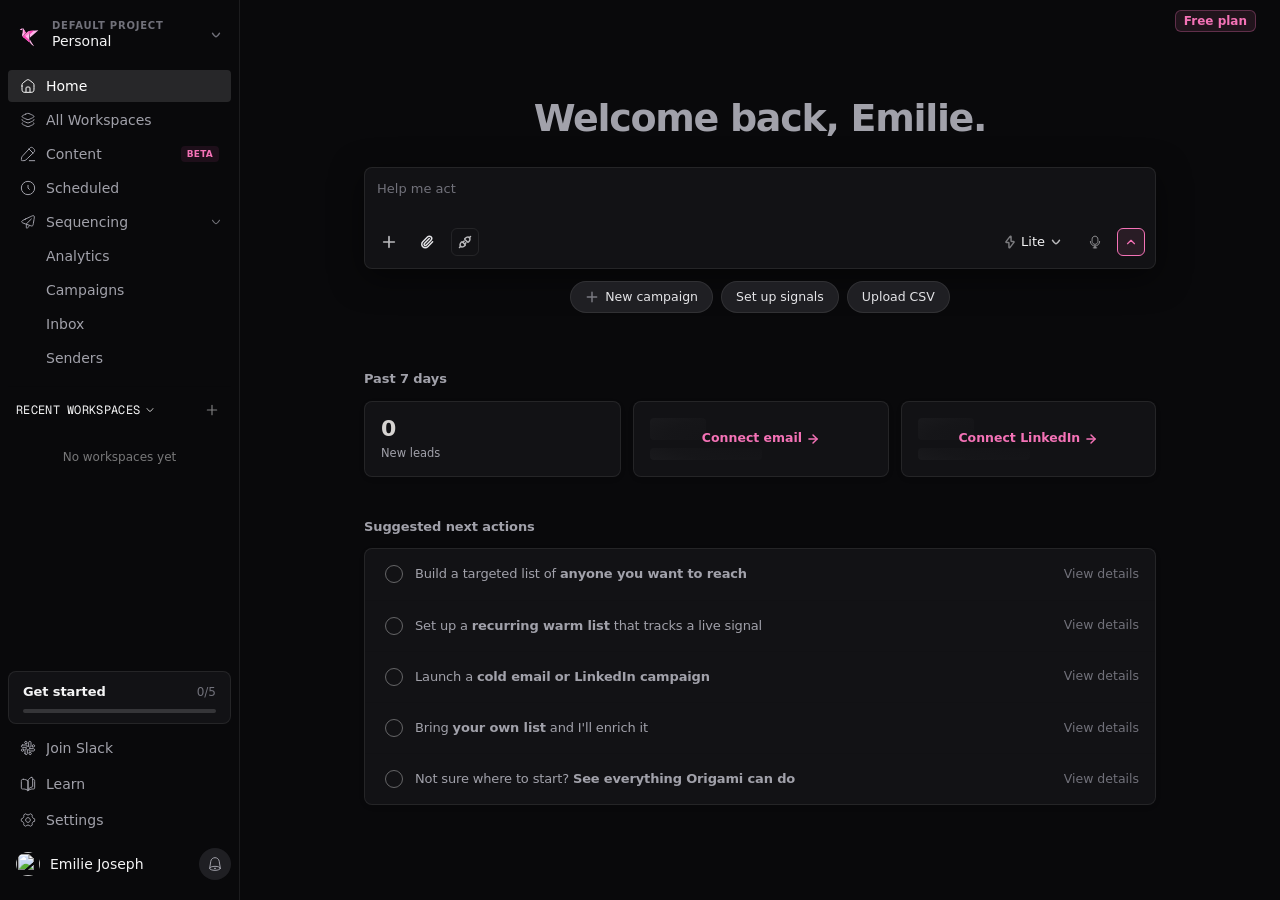
==== commit a51f14f8: "Prevent 404 navigation errors on internal links and sidebar items" ====
--- a/index.html
+++ b/index.html
@@ -410,7 +410,7 @@
 </style>
 </head>
 				<body class="min-h-screen antialiased">
-					<div id="root"><div class="flex flex-col fixed inset-0 overflow-hidden"><div class="flex flex-1 min-h-0 overflow-hidden bg-white"><div class="hidden md:flex"><aside class="bg-[#f4f4f4] flex flex-col flex-shrink-0 sticky top-0 h-screen overflow-hidden select-none transition-all duration-300 ease-[cubic-bezier(0.4,0,0.2,1)] w-60"><div class="flex-1 overflow-hidden flex flex-col transition-all duration-200 px-2"><div class="mt-4 mb-2"><div class="flex items-center gap-0"><a class="flex-shrink-0 flex items-center rounded-md hover:bg-muted transition-colors h-8 ml-2 active" href="/dashboard" data-status="active" aria-current="page"><img alt="Origami" class="h-6 w-6" src="origami-logo.svg"></a><div class="flex-1 transition-opacity duration-200 pl-1 flex items-center min-w-0 opacity-100"><button type="button" aria-label="Switch project" class="group flex-1 min-w-0 flex items-center gap-1.5 rounded-md px-2 py-1 text-left transition-colors hover:bg-stone-200/50" aria-haspopup="dialog" aria-expanded="false" aria-controls="radix-_r_38_" data-state="closed" data-slot="popover-trigger"><span class="flex-1 min-w-0 flex flex-col"><span class="min-w-0 truncate text-[10px] font-semibold uppercase tracking-[0.08em] text-stone-400 leading-tight">Default project</span><span class="min-w-0 truncate text-sm font-medium text-foreground leading-tight">Personal</span></span><svg xmlns="http://www.w3.org/2000/svg" width="24" height="24" viewBox="0 0 24 24" fill="none" color="currentColor" class="w-3.5 h-3.5 flex-shrink-0 text-stone-400 transition-transform group-hover:text-stone-600" stroke-width="2.25" stroke="currentColor"><path d="M18 9.00005C18 9.00005 13.5811 15 12 15C10.4188 15 6 9 6 9" stroke="currentColor" stroke-linecap="round" stroke-linejoin="round" stroke-width="2.25"></path></svg></button></div></div></div><div class="flex flex-col mt-2 space-y-0.5"><div class="flex flex-col space-y-0.5"><div class="space-y-0.5"><div><a data-slot="popover-anchor" class="flex items-center h-8 rounded-md text-sm transition-colors duration-150 px-3 gap-2.5 bg-stone-300/35 text-stone-900 active" href="/dashboard" data-status="active" aria-current="page"><span class="relative flex-shrink-0"><svg xmlns="http://www.w3.org/2000/svg" width="24" height="24" viewBox="0 0 24 24" fill="none" color="currentColor" class="w-4 h-4 flex-shrink-0" stroke-width="1.5" stroke="currentColor"><path d="M3 11.9896V14.5C3 17.7998 3 19.4497 4.02513 20.4749C5.05025 21.5 6.70017 21.5 10 21.5H14C17.2998 21.5 18.9497 21.5 19.9749 20.4749C21 19.4497 21 17.7998 21 14.5V11.9896C21 10.3083 21 9.46773 20.6441 8.74005C20.2882 8.01237 19.6247 7.49628 18.2976 6.46411L16.2976 4.90855C14.2331 3.30285 13.2009 2.5 12 2.5C10.7991 2.5 9.76689 3.30285 7.70242 4.90855L5.70241 6.46411C4.37533 7.49628 3.71179 8.01237 3.3559 8.74005C3 9.46773 3 10.3083 3 11.9896Z" stroke="currentColor" stroke-linecap="round" stroke-linejoin="round" stroke-width="1.5"></path><path d="M15 21.5V16.5C15 15.0858 15 14.3787 14.5607 13.9393C14.1213 13.5 13.4142 13.5 12 13.5C10.5858 13.5 9.87868 13.5 9.43934 13.9393C9 14.3787 9 15.0858 9 16.5V21.5" stroke="currentColor" stroke-linecap="round" stroke-linejoin="round" stroke-width="1.5"></path></svg></span><span class="flex-1 truncate transition-opacity duration-200 opacity-100">Home</span><span class="flex h-3.5 w-3.5 flex-shrink-0 items-center justify-center"></span></a></div></div></div><div class="flex flex-col space-y-0.5"><div class="space-y-0.5"><div><a href="/workspaces" class="flex items-center h-8 rounded-md text-sm transition-colors duration-150 px-3 gap-2.5 text-stone-700 hover:text-stone-900 hover:bg-stone-200/40"><svg xmlns="http://www.w3.org/2000/svg" width="24" height="24" viewBox="0 0 24 24" fill="none" color="currentColor" class="w-4 h-4 flex-shrink-0" stroke-width="1.5" stroke="currentColor"><path d="M8.64298 3.14559L6.93816 3.93362C4.31272 5.14719 3 5.75397 3 6.75C3 7.74603 4.31272 8.35281 6.93817 9.56638L8.64298 10.3544C10.2952 11.1181 11.1214 11.5 12 11.5C12.8786 11.5 13.7048 11.1181 15.357 10.3544L17.0618 9.56638C19.6873 8.35281 21 7.74603 21 6.75C21 5.75397 19.6873 5.14719 17.0618 3.93362L15.357 3.14559C13.7048 2.38186 12.8786 2 12 2C11.1214 2 10.2952 2.38186 8.64298 3.14559Z" stroke="currentColor" stroke-linecap="round" stroke-linejoin="round" stroke-width="1.5"></path><path d="M20.788 11.0972C20.9293 11.2959 21 11.5031 21 11.7309C21 12.7127 19.6873 13.3109 17.0618 14.5072L15.357 15.284C13.7048 16.0368 12.8786 16.4133 12 16.4133C11.1214 16.4133 10.2952 16.0368 8.64298 15.284L6.93817 14.5072C4.31272 13.3109 3 12.7127 3 11.7309C3 11.5031 3.07067 11.2959 3.212 11.0972" stroke="currentColor" stroke-linecap="round" stroke-linejoin="round" stroke-width="1.5"></path><path d="M20.3767 16.2661C20.7922 16.5971 21 16.927 21 17.3176C21 18.2995 19.6873 18.8976 17.0618 20.0939L15.357 20.8707C13.7048 21.6236 12.8786 22 12 22C11.1214 22 10.2952 21.6236 8.64298 20.8707L6.93817 20.0939C4.31272 18.8976 3 18.2995 3 17.3176C3 16.927 3.20778 16.5971 3.62334 16.2661" stroke="currentColor" stroke-linecap="round" stroke-linejoin="round" stroke-width="1.5"></path></svg><span class="flex-1 truncate transition-opacity duration-200 opacity-100">All Workspaces</span></a></div></div></div><div class="flex flex-col space-y-0.5"><div class="space-y-0.5"><div><a href="/content" class="flex items-center h-8 rounded-md text-sm transition-colors duration-150 px-3 gap-2.5 text-stone-700 hover:text-stone-900 hover:bg-stone-200/40"><svg xmlns="http://www.w3.org/2000/svg" width="24" height="24" viewBox="0 0 24 24" fill="none" color="currentColor" class="w-4 h-4 flex-shrink-0" stroke-width="1.5" stroke="currentColor"><path d="M14.0737 3.88545C14.8189 3.07808 15.1915 2.6744 15.5874 2.43893C16.5427 1.87076 17.7191 1.85309 18.6904 2.39232C19.0929 2.6158 19.4769 3.00812 20.245 3.79276C21.0131 4.5774 21.3972 4.96972 21.6159 5.38093C22.1438 6.37312 22.1265 7.57479 21.5703 8.5507C21.3398 8.95516 20.9446 9.33578 20.1543 10.097L10.7506 19.1543C9.25288 20.5969 8.504 21.3182 7.56806 21.6837C6.63212 22.0493 5.6032 22.0224 3.54536 21.9686L3.26538 21.9613C2.63891 21.9449 2.32567 21.9367 2.14359 21.73C1.9615 21.5234 1.98636 21.2043 2.03608 20.5662L2.06308 20.2197C2.20301 18.4235 2.27297 17.5255 2.62371 16.7182C2.97444 15.9109 3.57944 15.2555 4.78943 13.9445L14.0737 3.88545Z" stroke="currentColor" stroke-linejoin="round" stroke-width="1.5"></path><path d="M13 4L20 11" stroke="currentColor" stroke-linejoin="round" stroke-width="1.5"></path><path d="M14 22L22 22" stroke="currentColor" stroke-linecap="round" stroke-linejoin="round" stroke-width="1.5"></path></svg><span class="flex-1 truncate transition-opacity duration-200 opacity-100">Content</span><span class="px-1.5 py-0.5 text-[9px] font-semibold uppercase tracking-wide text-[#D64A9E] bg-[#D64A9E]/10 rounded">Beta</span></a></div></div></div><div class="flex flex-col space-y-0.5"><div class="space-y-0.5"><div><a href="/scheduled" class="flex items-center h-8 rounded-md text-sm transition-colors duration-150 px-3 gap-2.5 text-stone-700 hover:text-stone-900 hover:bg-stone-200/40"><svg xmlns="http://www.w3.org/2000/svg" width="24" height="24" viewBox="0 0 24 24" fill="none" color="currentColor" class="w-4 h-4 flex-shrink-0" stroke-width="1.5" stroke="currentColor"><circle cx="12" cy="12" r="10" stroke="currentColor" stroke-width="1.5"></circle><path d="M12 8V12L14 14" stroke="currentColor" stroke-linecap="round" stroke-linejoin="round" stroke-width="1.5"></path></svg><span class="flex-1 truncate transition-opacity duration-200 opacity-100">Scheduled</span></a></div></div></div><div class="flex flex-col space-y-0.5"><button id="sequencing-toggle-btn" type="button" class="flex items-center h-8 rounded-md text-sm transition-colors duration-150 px-3 w-full gap-2.5 text-stone-700 hover:text-stone-900 hover:bg-stone-200/40 cursor-pointer" aria-expanded="true"><svg xmlns="http://www.w3.org/2000/svg" width="24" height="24" viewBox="0 0 24 24" fill="none" color="currentColor" class="w-4 h-4 flex-shrink-0" stroke-width="1.5" stroke="currentColor"><path d="M9.49811 15L16.9981 7.5" stroke="currentColor" stroke-linecap="round" stroke-linejoin="round" stroke-width="1.5"></path><path d="M8.00634 7.67888L15.327 4.21881C18.3688 2.78111 19.8897 2.06226 20.8598 2.78341C21.8299 3.50455 21.5527 5.14799 20.9984 8.43486L20.0435 14.0968C19.6811 16.246 19.4998 17.3205 18.6989 17.7891C17.8979 18.2577 16.8574 17.8978 14.7765 17.178L8.41077 14.9762C4.51917 13.6301 2.57337 12.9571 2.50019 11.6365C2.427 10.3159 4.28678 9.43692 8.00634 7.67888Z" stroke="currentColor" stroke-linecap="round" stroke-linejoin="round" stroke-width="1.5"></path><path d="M9.49811 15.5V17.7274C9.49811 20.101 9.49811 21.2878 10.2083 21.4771C10.9185 21.6663 11.6664 20.6789 13.1622 18.7039L13.9981 17.5" stroke="currentColor" stroke-linecap="round" stroke-linejoin="round" stroke-width="1.5"></path></svg><span class="flex-1 truncate transition-opacity duration-200 text-left opacity-100">Sequencing</span><svg id="sequencing-chevron" xmlns="http://www.w3.org/2000/svg" width="24" height="24" viewBox="0 0 24 24" fill="none" color="currentColor" class="w-3.5 h-3.5 flex-shrink-0 -mr-1 opacity-70 transition-transform duration-200" stroke-width="2" stroke="currentColor"><path d="M18 9.00005C18 9.00005 13.5811 15 12 15C10.4188 15 6 9 6 9" stroke="currentColor" stroke-linecap="round" stroke-linejoin="round" stroke-width="2"></path></svg></button><div id="sequencing-submenu" class="flex flex-col space-y-0.5"><a href="/sequences/analytics" class="flex items-center h-8 pl-[2.375rem] pr-3 rounded-md text-sm transition-colors duration-150 w-full text-stone-600 hover:text-stone-900 hover:bg-stone-200/40"><span class="truncate">Analytics</span></a><a href="/sequences" class="flex items-center h-8 pl-[2.375rem] pr-3 rounded-md text-sm transition-colors duration-150 w-full text-stone-600 hover:text-stone-900 hover:bg-stone-200/40"><span class="truncate">Campaigns</span></a><a href="/sequences/inbox" class="flex items-center h-8 pl-[2.375rem] pr-3 rounded-md text-sm transition-colors duration-150 w-full text-stone-600 hover:text-stone-900 hover:bg-stone-200/40"><span class="truncate">Inbox</span></a><a href="/sequences/senders" class="flex items-center h-8 pl-[2.375rem] pr-3 rounded-md text-sm transition-colors duration-150 w-full text-stone-600 hover:text-stone-900 hover:bg-stone-200/40"><span class="truncate">Senders</span></a></div></div></div><div class="flex flex-col mt-3 pt-3 min-h-0 flex-1 overflow-hidden transition-opacity duration-300 border-t border-foreground/[0.06] opacity-100"><div class="flex items-center justify-between mb-1 px-2 flex-shrink-0"><button class="flex items-center gap-1 text-xs font-mono text-foreground tracking-wide uppercase hover:text-foreground/70"><span>Recent Workspaces</span><svg xmlns="http://www.w3.org/2000/svg" width="24" height="24" viewBox="0 0 24 24" fill="none" color="currentColor" class="w-3 h-3 opacity-80 transition-transform duration-200" stroke-width="2" stroke="currentColor"><path d="M18 9.00005C18 9.00005 13.5811 15 12 15C10.4188 15 6 9 6 9" stroke="currentColor" stroke-linecap="round" stroke-linejoin="round" stroke-width="2"></path></svg></button><button class="p-1 rounded-md text-foreground/40 hover:text-stone-900 hover:bg-stone-200/40 transition-colors duration-150" title="New workspace"><svg xmlns="http://www.w3.org/2000/svg" width="24" height="24" viewBox="0 0 24 24" fill="none" color="currentColor" class="w-3.5 h-3.5 opacity-80" stroke-width="2" stroke="currentColor"><path d="M12 4V20M20 12H4" stroke="currentColor" stroke-linecap="round" stroke-linejoin="round" stroke-width="2"></path></svg></button></div><div class="relative h-full flex-1 min-h-0 mt-2 overflow-hidden"><div class="pointer-events-none absolute top-0 left-0 right-0 z-10 transition-opacity duration-200 bg-gradient-to-b from-[#f4f4f4] to-transparent opacity-0" style="height: 20px;"></div><div class="overflow-y-auto h-full scrollbar-hide"><div class="flex items-center justify-center py-4 text-xs text-foreground/40">No workspaces yet</div></div><div class="pointer-events-none absolute bottom-0 left-0 right-0 z-10 transition-opacity duration-200 bg-gradient-to-t from-[#f4f4f4] to-transparent opacity-100" style="height: 20px;"></div></div></div></div><div class="flex-shrink-0 pb-4 transition-all duration-200 px-2"><button type="button" class="mb-2 w-full rounded-xl border border-black/[0.06] bg-white px-3.5 py-2.5 text-left transition-colors hover:bg-stone-50" aria-haspopup="dialog" aria-expanded="false" aria-controls="radix-_r_4i_" data-state="closed" data-slot="popover-trigger"><span class="flex items-baseline justify-between gap-2"><span class="text-[13px] font-semibold tracking-[-0.1px] text-stone-800">Get started</span><span class="text-[12px] tabular-nums text-stone-400">0/5</span></span><span class="mt-2 block h-1 overflow-hidden rounded-full bg-black/[0.08]"><span class="block h-full rounded-full transition-[width] duration-200" style="width: 0%; background-color: rgb(214, 74, 158);"></span></span></button><a href="https://join.slack.com/t/origami-g5z3496/shared_invite/zt-41n9cosr7-NXEdcztT4u~Nd9Nil3NnXw" target="_blank" rel="noopener noreferrer" aria-label="Join Slack (opens in new tab)" class="flex items-center h-8 rounded-md text-sm transition-colors duration-150 mb-1 px-3 w-full gap-2.5 text-stone-700 hover:text-stone-900 hover:bg-stone-200/40"><svg xmlns="http://www.w3.org/2000/svg" width="24" height="24" viewBox="0 0 24 24" fill="none" color="currentColor" class="w-4 h-4 flex-shrink-0" stroke-width="1.5" stroke="currentColor"><path d="M13 9.25V3.75C13 2.7835 13.7835 2 14.75 2C15.7165 2 16.5 2.7835 16.5 3.75V9.25C16.5 10.2165 15.7165 11 14.75 11C13.7835 11 13 10.2165 13 9.25Z" stroke="currentColor" stroke-linecap="round" stroke-linejoin="round" stroke-width="1.5"></path><path d="M7.5 20.25V14.75C7.5 13.7835 8.2835 13 9.25 13C10.2165 13 11 13.7835 11 14.75V20.25C11 21.2165 10.2165 22 9.25 22C8.2835 22 7.5 21.2165 7.5 20.25Z" stroke="currentColor" stroke-linecap="round" stroke-linejoin="round" stroke-width="1.5"></path><path d="M14.75 13L20.25 13C21.2165 13 22 13.7835 22 14.75C22 15.7165 21.2165 16.5 20.25 16.5L14.75 16.5C13.7835 16.5 13 15.7165 13 14.75C13 13.7835 13.7835 13 14.75 13Z" stroke="currentColor" stroke-linecap="round" stroke-linejoin="round" stroke-width="1.5"></path><path d="M3.75 7.5L9.25 7.5C10.2165 7.5 11 8.2835 11 9.25C11 10.2165 10.2165 11 9.25 11L3.75 11C2.7835 11 2 10.2165 2 9.25C2 8.2835 2.7835 7.5 3.75 7.5Z" stroke="currentColor" stroke-linecap="round" stroke-linejoin="round" stroke-width="1.5"></path><path d="M7 3.75C7 4.7165 7.7835 5.5 8.75 5.5H10.5V3.75C10.5 2.7835 9.7165 2 8.75 2C7.7835 2 7 2.7835 7 3.75Z" stroke="currentColor" stroke-linejoin="round" stroke-width="1.5"></path><path d="M17 20.25C17 19.2835 16.2165 18.5 15.25 18.5H13.5V20.25C13.5 21.2165 14.2835 22 15.25 22C16.2165 22 17 21.2165 17 20.25Z" stroke="currentColor" stroke-linejoin="round" stroke-width="1.5"></path><path d="M20.25 7C19.2835 7 18.5 7.7835 18.5 8.75L18.5 10.5H20.25C21.2165 10.5 22 9.7165 22 8.75C22 7.7835 21.2165 7 20.25 7Z" stroke="currentColor" stroke-linejoin="round" stroke-width="1.5"></path><path d="M3.75 17C4.7165 17 5.5 16.2165 5.5 15.25V13.5L3.75 13.5C2.7835 13.5 2 14.2835 2 15.25C2 16.2165 2.7835 17 3.75 17Z" stroke="currentColor" stroke-linejoin="round" stroke-width="1.5"></path></svg><span class="flex-1 truncate text-left transition-opacity duration-200 opacity-100">Join Slack</span></a><a href="/learn" class="flex items-center h-8 rounded-md text-sm transition-colors duration-150 mb-1 px-3 w-full gap-2.5 text-stone-700 hover:text-stone-900 hover:bg-stone-200/40"><svg xmlns="http://www.w3.org/2000/svg" width="24" height="24" viewBox="0 0 24 24" fill="none" color="currentColor" class="w-4 h-4 flex-shrink-0" stroke-width="1.5" stroke="currentColor"><path d="M17.5055 2.01874C12.8289 2.83455 12 7.5 12 7.5V22C12 22 12.8867 17.1272 18.0004 16.5588C18.5493 16.4978 19 16.0576 19 15.5058V3.39309C19 2.5654 18.3216 1.87638 17.5055 2.01874Z" stroke="currentColor" stroke-linecap="round" stroke-linejoin="round" stroke-width="1.5"></path><path d="M5.33333 5.00001C7.79379 4.99657 10.1685 5.88709 12 7.5V22C10.1685 20.3871 7.79379 19.4966 5.33333 19.5C3.77132 19.5 2.99032 19.5 2.64526 19.2792C2.4381 19.1466 2.35346 19.0619 2.22086 18.8547C2 18.5097 2 17.8941 2 16.6629V8.40322C2 6.97543 2 6.26154 2.54874 5.68286C3.09748 5.10418 3.65923 5.07432 4.78272 5.0146C4.965 5.00491 5.14858 5.00001 5.33333 5.00001Z" stroke="currentColor" stroke-linecap="round" stroke-linejoin="round" stroke-width="1.5"></path><path d="M12 22.001C13.8315 20.3881 16.2062 19.4976 18.6667 19.501C20.2287 19.501 21.0097 19.501 21.3547 19.2802C21.5619 19.1476 21.6465 19.0629 21.7791 18.8558C22 18.5107 22 17.8951 22 16.6639V8.40424C22 6.97645 22 6.26256 21.4513 5.68388C20.9025 5.1052 20.1235 5.05972 19 5" stroke="currentColor" stroke-linecap="round" stroke-linejoin="round" stroke-width="1.5"></path></svg><span class="flex-1 truncate text-left transition-opacity duration-200 opacity-100">Learn</span></a><a href="/settings?source=%2Fdashboard" class="flex items-center h-8 rounded-md text-sm transition-colors duration-150 mb-2 px-3 w-full gap-2.5 text-stone-700 hover:text-stone-900 hover:bg-stone-200/40"><svg xmlns="http://www.w3.org/2000/svg" width="24" height="24" viewBox="0 0 24 24" fill="none" color="currentColor" class="w-4 h-4 flex-shrink-0" stroke-width="1.5" stroke="currentColor"><path d="M15.5 12C15.5 13.933 13.933 15.5 12 15.5C10.067 15.5 8.5 13.933 8.5 12C8.5 10.067 10.067 8.5 12 8.5C13.933 8.5 15.5 10.067 15.5 12Z" stroke="currentColor" stroke-width="1.5"></path><path d="M21.011 14.0965C21.5329 13.9558 21.7939 13.8854 21.8969 13.7508C22 13.6163 22 13.3998 22 12.9669V11.0332C22 10.6003 22 10.3838 21.8969 10.2493C21.7938 10.1147 21.5329 10.0443 21.011 9.90358C19.0606 9.37759 17.8399 7.33851 18.3433 5.40087C18.4817 4.86799 18.5509 4.60156 18.4848 4.44529C18.4187 4.28902 18.2291 4.18134 17.8497 3.96596L16.125 2.98673C15.7528 2.77539 15.5667 2.66972 15.3997 2.69222C15.2326 2.71472 15.0442 2.90273 14.6672 3.27873C13.208 4.73448 10.7936 4.73442 9.33434 3.27864C8.95743 2.90263 8.76898 2.71463 8.60193 2.69212C8.43489 2.66962 8.24877 2.77529 7.87653 2.98663L6.15184 3.96587C5.77253 4.18123 5.58287 4.28891 5.51678 4.44515C5.45068 4.6014 5.51987 4.86787 5.65825 5.4008C6.16137 7.3385 4.93972 9.37763 2.98902 9.9036C2.46712 10.0443 2.20617 10.1147 2.10308 10.2492C2 10.3838 2 10.6003 2 11.0332V12.9669C2 13.3998 2 13.6163 2.10308 13.7508C2.20615 13.8854 2.46711 13.9558 2.98902 14.0965C4.9394 14.6225 6.16008 16.6616 5.65672 18.5992C5.51829 19.1321 5.44907 19.3985 5.51516 19.5548C5.58126 19.7111 5.77092 19.8188 6.15025 20.0341L7.87495 21.0134C8.24721 21.2247 8.43334 21.3304 8.6004 21.3079C8.76746 21.2854 8.95588 21.0973 9.33271 20.7213C10.7927 19.2644 13.2088 19.2643 14.6689 20.7212C15.0457 21.0973 15.2341 21.2853 15.4012 21.3078C15.5682 21.3303 15.7544 21.2246 16.1266 21.0133L17.8513 20.034C18.2307 19.8187 18.4204 19.711 18.4864 19.5547C18.5525 19.3984 18.4833 19.132 18.3448 18.5991C17.8412 16.6616 19.0609 14.6226 21.011 14.0965Z" stroke="currentColor" stroke-linecap="round" stroke-width="1.5"></path></svg><span class="flex-1 truncate text-left transition-opacity duration-200 opacity-100">Settings</span></a><div class="flex items-center gap-1"><button class="flex items-center rounded-md hover:bg-muted transition-colors outline-none py-2 min-w-0 flex-1 gap-2.5 px-2" type="button" aria-haspopup="dialog" aria-expanded="false" aria-controls="radix-_r_3f_" data-state="closed" data-slot="popover-trigger"><img alt="Emilie Joseph" class="w-6 h-6 rounded-full object-cover flex-shrink-0" src="https://img.clerk.com/eyJ0eXBlIjoicHJveHkiLCJzcmMiOiJodHRwczovL2ltYWdlcy5jbGVyay5kZXYvb2F1dGhfZ29vZ2xlL2ltZ18zR2NYYlRySVpha2ZNcmdKbnRNaDhFQ2pzb1AifQ"><span class="text-sm font-medium text-foreground truncate transition-opacity duration-200 opacity-100">Emilie Joseph</span></button><button type="button" aria-label="Releases" title="Releases" class="relative flex h-8 w-8 flex-shrink-0 items-center justify-center rounded-full text-stone-400 transition-colors duration-150 hover:bg-stone-200/40 hover:text-stone-600" aria-haspopup="dialog" aria-expanded="false" aria-controls="radix-_r_3h_" data-state="closed" data-slot="popover-trigger"><svg xmlns="http://www.w3.org/2000/svg" width="24" height="24" viewBox="0 0 24 24" fill="none" color="currentColor" class="h-4 w-4" stroke-width="1.5" stroke="currentColor"><path d="M20 18.5011L18.349 7.93407C17.8603 4.80601 15.166 2.5 12 2.5C8.83398 2.5 6.13971 4.80601 5.65098 7.93407L4 18.5011" stroke="currentColor" stroke-linecap="round" stroke-linejoin="round" stroke-width="1.5"></path><path d="M20 18.5C20 16.8431 16.4183 15.5 12 15.5C7.58172 15.5 4 16.8431 4 18.5C4 20.1569 7.58172 21.5 12 21.5C16.4183 21.5 20 20.1569 20 18.5Z" stroke="currentColor" stroke-linecap="round" stroke-linejoin="round" stroke-width="1.5"></path><path d="M13 18.5H11" stroke="currentColor" stroke-linecap="round" stroke-linejoin="round" stroke-width="1.5"></path></svg></button></div></div></aside></div><div class="fixed inset-0 bg-black/40 z-50 transition-opacity duration-300 md:hidden opacity-0 pointer-events-none"></div><aside class="fixed top-0 left-0 bottom-0 w-72 bg-[#FAFAFA] z-50 flex flex-col transition-transform duration-300 ease-[cubic-bezier(0.32,0.72,0,1)] md:hidden -translate-x-full"><div class="flex items-center justify-between px-4 pt-4 pb-2"><a href="/dashboard" class="flex items-center gap-2 active" data-status="active" aria-current="page"><img alt="Origami" class="h-6 w-6" src="origami-logo.svg"></a><button class="p-2 text-foreground/50 hover:text-foreground rounded-lg transition-colors"><svg xmlns="http://www.w3.org/2000/svg" width="24" height="24" viewBox="0 0 24 24" fill="none" color="currentColor" class="w-5 h-5 opacity-80" stroke-width="2.5" stroke="currentColor"><path d="M18 6L6.00081 17.9992M17.9992 18L6 6.00085" stroke="currentColor" stroke-linecap="round" stroke-linejoin="round" stroke-width="2.5"></path></svg></button></div><div class="px-3 mb-2 flex"><button type="button" aria-label="Switch project" class="group flex-1 min-w-0 flex items-center gap-1.5 rounded-md px-2 py-1 text-left transition-colors hover:bg-stone-200/50" aria-haspopup="dialog" aria-expanded="false" aria-controls="radix-_r_m_" data-state="closed" data-slot="popover-trigger"><span class="flex-1 min-w-0 flex flex-col"><span class="min-w-0 truncate text-[10px] font-semibold uppercase tracking-[0.08em] text-stone-400 leading-tight">Default project</span><span class="min-w-0 truncate text-sm font-medium text-foreground leading-tight">Personal</span></span><svg xmlns="http://www.w3.org/2000/svg" width="24" height="24" viewBox="0 0 24 24" fill="none" color="currentColor" class="w-3.5 h-3.5 flex-shrink-0 text-stone-400 transition-transform group-hover:text-stone-600" stroke-width="2.25" stroke="currentColor"><path d="M18 9.00005C18 9.00005 13.5811 15 12 15C10.4188 15 6 9 6 9" stroke="currentColor" stroke-linecap="round" stroke-linejoin="round" stroke-width="2.25"></path></svg></button></div><div class="flex-1 min-h-0 overflow-y-auto px-3"><div class="space-y-0.5"><a href="/dashboard" class="flex items-center gap-3 h-11 px-3 rounded-lg text-sm transition-colors bg-foreground/[0.08] text-foreground font-medium active" data-status="active" aria-current="page"><svg xmlns="http://www.w3.org/2000/svg" width="24" height="24" viewBox="0 0 24 24" fill="none" color="currentColor" class="w-[18px] h-[18px] flex-shrink-0 opacity-80" stroke-width="2.5" stroke="currentColor"><path d="M3 11.9896V14.5C3 17.7998 3 19.4497 4.02513 20.4749C5.05025 21.5 6.70017 21.5 10 21.5H14C17.2998 21.5 18.9497 21.5 19.9749 20.4749C21 19.4497 21 17.7998 21 14.5V11.9896C21 10.3083 21 9.46773 20.6441 8.74005C20.2882 8.01237 19.6247 7.49628 18.2976 6.46411L16.2976 4.90855C14.2331 3.30285 13.2009 2.5 12 2.5C10.7991 2.5 9.76689 3.30285 7.70242 4.90855L5.70241 6.46411C4.37533 7.49628 3.71179 8.01237 3.3559 8.74005C3 9.46773 3 10.3083 3 11.9896Z" stroke="currentColor" stroke-linecap="round" stroke-linejoin="round" stroke-width="2.5"></path><path d="M15 21.5V16.5C15 15.0858 15 14.3787 14.5607 13.9393C14.1213 13.5 13.4142 13.5 12 13.5C10.5858 13.5 9.87868 13.5 9.43934 13.9393C9 14.3787 9 15.0858 9 16.5V21.5" stroke="currentColor" stroke-linecap="round" stroke-linejoin="round" stroke-width="2.5"></path></svg><span>Home</span></a><a href="/workspaces" class="flex items-center gap-3 h-11 px-3 rounded-lg text-sm transition-colors text-foreground/60 hover:text-foreground hover:bg-foreground/[0.05]"><svg xmlns="http://www.w3.org/2000/svg" width="24" height="24" viewBox="0 0 24 24" fill="none" color="currentColor" class="w-[18px] h-[18px] flex-shrink-0 opacity-80" stroke-width="2.5" stroke="currentColor"><path d="M8.64298 3.14559L6.93816 3.93362C4.31272 5.14719 3 5.75397 3 6.75C3 7.74603 4.31272 8.35281 6.93817 9.56638L8.64298 10.3544C10.2952 11.1181 11.1214 11.5 12 11.5C12.8786 11.5 13.7048 11.1181 15.357 10.3544L17.0618 9.56638C19.6873 8.35281 21 7.74603 21 6.75C21 5.75397 19.6873 5.14719 17.0618 3.93362L15.357 3.14559C13.7048 2.38186 12.8786 2 12 2C11.1214 2 10.2952 2.38186 8.64298 3.14559Z" stroke="currentColor" stroke-linecap="round" stroke-linejoin="round" stroke-width="2.5"></path><path d="M20.788 11.0972C20.9293 11.2959 21 11.5031 21 11.7309C21 12.7127 19.6873 13.3109 17.0618 14.5072L15.357 15.284C13.7048 16.0368 12.8786 16.4133 12 16.4133C11.1214 16.4133 10.2952 16.0368 8.64298 15.284L6.93817 14.5072C4.31272 13.3109 3 12.7127 3 11.7309C3 11.5031 3.07067 11.2959 3.212 11.0972" stroke="currentColor" stroke-linecap="round" stroke-linejoin="round" stroke-width="2.5"></path><path d="M20.3767 16.2661C20.7922 16.5971 21 16.927 21 17.3176C21 18.2995 19.6873 18.8976 17.0618 20.0939L15.357 20.8707C13.7048 21.6236 12.8786 22 12 22C11.1214 22 10.2952 21.6236 8.64298 20.8707L6.93817 20.0939C4.31272 18.8976 3 18.2995 3 17.3176C3 16.927 3.20778 16.5971 3.62334 16.2661" stroke="currentColor" stroke-linecap="round" stroke-linejoin="round" stroke-width="2.5"></path></svg><span>All Workspaces</span></a><a href="/content" class="flex items-center gap-3 h-11 px-3 rounded-lg text-sm transition-colors text-foreground/60 hover:text-foreground hover:bg-foreground/[0.05]"><svg xmlns="http://www.w3.org/2000/svg" width="24" height="24" viewBox="0 0 24 24" fill="none" color="currentColor" class="w-[18px] h-[18px] flex-shrink-0 opacity-80" stroke-width="2.5" stroke="currentColor"><path d="M14.0737 3.88545C14.8189 3.07808 15.1915 2.6744 15.5874 2.43893C16.5427 1.87076 17.7191 1.85309 18.6904 2.39232C19.0929 2.6158 19.4769 3.00812 20.245 3.79276C21.0131 4.5774 21.3972 4.96972 21.6159 5.38093C22.1438 6.37312 22.1265 7.57479 21.5703 8.5507C21.3398 8.95516 20.9446 9.33578 20.1543 10.097L10.7506 19.1543C9.25288 20.5969 8.504 21.3182 7.56806 21.6837C6.63212 22.0493 5.6032 22.0224 3.54536 21.9686L3.26538 21.9613C2.63891 21.9449 2.32567 21.9367 2.14359 21.73C1.9615 21.5234 1.98636 21.2043 2.03608 20.5662L2.06308 20.2197C2.20301 18.4235 2.27297 17.5255 2.62371 16.7182C2.97444 15.9109 3.57944 15.2555 4.78943 13.9445L14.0737 3.88545Z" stroke="currentColor" stroke-linejoin="round" stroke-width="2.5"></path><path d="M13 4L20 11" stroke="currentColor" stroke-linejoin="round" stroke-width="2.5"></path><path d="M14 22L22 22" stroke="currentColor" stroke-linecap="round" stroke-linejoin="round" stroke-width="2.5"></path></svg><span>Content</span><span class="ml-auto px-1.5 py-0.5 text-[10px] font-semibold uppercase tracking-wide leading-none rounded text-[#D64A9E] bg-[#D64A9E]/10 flex-shrink-0">New</span></a><a href="/scheduled" class="flex items-center gap-3 h-11 px-3 rounded-lg text-sm transition-colors text-foreground/60 hover:text-foreground hover:bg-foreground/[0.05]"><svg xmlns="http://www.w3.org/2000/svg" width="24" height="24" viewBox="0 0 24 24" fill="none" color="currentColor" class="w-[18px] h-[18px] flex-shrink-0 opacity-80" stroke-width="2.5" stroke="currentColor"><circle cx="12" cy="12" r="10" stroke="currentColor" stroke-width="2.5"></circle><path d="M12 8V12L14 14" stroke="currentColor" stroke-linecap="round" stroke-linejoin="round" stroke-width="2.5"></path></svg><span>Scheduled</span></a><a href="/learn" class="flex items-center gap-3 h-11 px-3 rounded-lg text-sm transition-colors text-foreground/60 hover:text-foreground hover:bg-foreground/[0.05]"><svg xmlns="http://www.w3.org/2000/svg" width="24" height="24" viewBox="0 0 24 24" fill="none" color="currentColor" class="w-[18px] h-[18px] flex-shrink-0 opacity-80" stroke-width="2.5" stroke="currentColor"><path d="M17.5055 2.01874C12.8289 2.83455 12 7.5 12 7.5V22C12 22 12.8867 17.1272 18.0004 16.5588C18.5493 16.4978 19 16.0576 19 15.5058V3.39309C19 2.5654 18.3216 1.87638 17.5055 2.01874Z" stroke="currentColor" stroke-linecap="round" stroke-linejoin="round" stroke-width="2.5"></path><path d="M5.33333 5.00001C7.79379 4.99657 10.1685 5.88709 12 7.5V22C10.1685 20.3871 7.79379 19.4966 5.33333 19.5C3.77132 19.5 2.99032 19.5 2.64526 19.2792C2.4381 19.1466 2.35346 19.0619 2.22086 18.8547C2 18.5097 2 17.8941 2 16.6629V8.40322C2 6.97543 2 6.26154 2.54874 5.68286C3.09748 5.10418 3.65923 5.07432 4.78272 5.0146C4.965 5.00491 5.14858 5.00001 5.33333 5.00001Z" stroke="currentColor" stroke-linecap="round" stroke-linejoin="round" stroke-width="2.5"></path><path d="M12 22.001C13.8315 20.3881 16.2062 19.4976 18.6667 19.501C20.2287 19.501 21.0097 19.501 21.3547 19.2802C21.5619 19.1476 21.6465 19.0629 21.7791 18.8558C22 18.5107 22 17.8951 22 16.6639V8.40424C22 6.97645 22 6.26256 21.4513 5.68388C20.9025 5.1052 20.1235 5.05972 19 5" stroke="currentColor" stroke-linecap="round" stroke-linejoin="round" stroke-width="2.5"></path></svg><span>Learn</span></a></div><div class="mt-1 space-y-0.5"><button type="button" aria-expanded="true" class="flex w-full items-center gap-3 h-11 px-3 rounded-lg text-sm transition-colors min-w-0 text-foreground/60 hover:text-foreground hover:bg-foreground/[0.05]"><svg xmlns="http://www.w3.org/2000/svg" width="24" height="24" viewBox="0 0 24 24" fill="none" color="currentColor" class="w-[18px] h-[18px] flex-shrink-0 opacity-80" stroke-width="2.5" stroke="currentColor"><path d="M9.49811 15L16.9981 7.5" stroke="currentColor" stroke-linecap="round" stroke-linejoin="round" stroke-width="2.5"></path><path d="M8.00634 7.67888L15.327 4.21881C18.3688 2.78111 19.8897 2.06226 20.8598 2.78341C21.8299 3.50455 21.5527 5.14799 20.9984 8.43486L20.0435 14.0968C19.6811 16.246 19.4998 17.3205 18.6989 17.7891C17.8979 18.2577 16.8574 17.8978 14.7765 17.178L8.41077 14.9762C4.51917 13.6301 2.57337 12.9571 2.50019 11.6365C2.427 10.3159 4.28678 9.43692 8.00634 7.67888Z" stroke="currentColor" stroke-linecap="round" stroke-linejoin="round" stroke-width="2.5"></path><path d="M9.49811 15.5V17.7274C9.49811 20.101 9.49811 21.2878 10.2083 21.4771C10.9185 21.6663 11.6664 20.6789 13.1622 18.7039L13.9981 17.5" stroke="currentColor" stroke-linecap="round" stroke-linejoin="round" stroke-width="2.5"></path></svg><span class="flex-1 text-left">Sequencing</span><svg id="sequencing-chevron" xmlns="http://www.w3.org/2000/svg" width="24" height="24" viewBox="0 0 24 24" fill="none" color="currentColor" class="w-4 h-4 flex-shrink-0 opacity-70 transition-transform duration-200" stroke-width="2.5" stroke="currentColor"><path d="M18 9.00005C18 9.00005 13.5811 15 12 15C10.4188 15 6 9 6 9" stroke="currentColor" stroke-linecap="round" stroke-linejoin="round" stroke-width="2.5"></path></svg></button><div class="space-y-0.5 pl-3 ml-3 border-l border-foreground/10"><a href="/sequences/analytics" class="flex items-center gap-3 h-10 px-3 rounded-lg text-sm transition-colors text-foreground/60 hover:text-foreground hover:bg-foreground/[0.05]"><svg xmlns="http://www.w3.org/2000/svg" width="24" height="24" viewBox="0 0 24 24" fill="none" color="currentColor" class="w-4 h-4 flex-shrink-0 opacity-80" stroke-width="2.5" stroke="currentColor"><path d="M15 21V6C15 5.06812 15 4.60218 14.8478 4.23463C14.6448 3.74458 14.2554 3.35523 13.7654 3.15224C13.3978 3 12.9319 3 12 3C11.0681 3 10.6022 3 10.2346 3.15224C9.74458 3.35523 9.35523 3.74458 9.15224 4.23463C9 4.60218 9 5.06812 9 6V21H15Z" stroke="currentColor" stroke-linecap="round" stroke-linejoin="round" stroke-width="2.5"></path><path d="M17 8H15V21H17C18.8856 21 19.8284 21 20.4142 20.4142C21 19.8284 21 18.8856 21 17V12C21 10.1144 21 9.17157 20.4142 8.58579C19.8284 8 18.8856 8 17 8Z" stroke="currentColor" stroke-linecap="round" stroke-linejoin="round" stroke-width="2.5"></path><path d="M9 13H7C5.11438 13 4.17157 13 3.58579 13.5858C3 14.1716 3 15.1144 3 17C3 18.8856 3 19.8284 3.58579 20.4142C4.17157 21 5.11438 21 7 21H9V13Z" stroke="currentColor" stroke-linecap="round" stroke-linejoin="round" stroke-width="2.5"></path></svg><span>Analytics</span></a><a href="/sequences" class="flex items-center gap-3 h-10 px-3 rounded-lg text-sm transition-colors text-foreground/60 hover:text-foreground hover:bg-foreground/[0.05]"><svg xmlns="http://www.w3.org/2000/svg" width="24" height="24" viewBox="0 0 24 24" fill="none" color="currentColor" class="w-4 h-4 flex-shrink-0 opacity-80" stroke-width="2.5" stroke="currentColor"><path d="M14.9263 4.41103L8.27352 7.60452C7.76151 7.85029 7.21443 7.91187 6.65675 7.78693C6.29177 7.70517 6.10926 7.66429 5.9623 7.64751C4.13743 7.43912 3 8.88342 3 10.5443V11.4557C3 13.1166 4.13743 14.5609 5.9623 14.3525C6.10926 14.3357 6.29178 14.2948 6.65675 14.2131C7.21443 14.0881 7.76151 14.1497 8.27352 14.3955L14.9263 17.589C16.4534 18.3221 17.217 18.6886 18.0684 18.4029C18.9197 18.1172 19.2119 17.5041 19.7964 16.278C21.4012 12.9112 21.4012 9.08885 19.7964 5.72196C19.2119 4.49586 18.9197 3.88281 18.0684 3.5971C17.217 3.3114 16.4534 3.67794 14.9263 4.41103Z" stroke="currentColor" stroke-linecap="round" stroke-linejoin="round" stroke-width="2.5"></path><path d="M13 17V17.5C13 18.7841 13 19.4261 12.776 19.7886C12.4773 20.2719 11.9312 20.545 11.3653 20.4939C10.9409 20.4557 10.4273 20.0704 9.4 19.3L8.2 18.4C7.22253 17.6669 7 17.2218 7 16V14.5" stroke="currentColor" stroke-linecap="round" stroke-linejoin="round" stroke-width="2.5"></path><path d="M7.5 14V8" stroke="currentColor" stroke-linecap="round" stroke-linejoin="round" stroke-width="2.5"></path></svg><span>Campaigns</span></a><a href="/sequences/inbox" class="flex items-center gap-3 h-10 px-3 rounded-lg text-sm transition-colors text-foreground/60 hover:text-foreground hover:bg-foreground/[0.05]"><svg xmlns="http://www.w3.org/2000/svg" width="24" height="24" viewBox="0 0 24 24" fill="none" color="currentColor" class="w-4 h-4 flex-shrink-0 opacity-80" stroke-width="2.5" stroke="currentColor"><path d="M2.5 12C2.5 7.52166 2.5 5.28249 3.89124 3.89124C5.28249 2.5 7.52166 2.5 12 2.5C16.4783 2.5 18.7175 2.5 20.1088 3.89124C21.5 5.28249 21.5 7.52166 21.5 12C21.5 16.4783 21.5 18.7175 20.1088 20.1088C18.7175 21.5 16.4783 21.5 12 21.5C7.52166 21.5 5.28249 21.5 3.89124 20.1088C2.5 18.7175 2.5 16.4783 2.5 12Z" stroke="currentColor" stroke-linecap="round" stroke-linejoin="round" stroke-width="2.5"></path><path d="M21.5 13.5H16.5743C15.7322 13.5 15.0706 14.2036 14.6995 14.9472C14.2963 15.7551 13.4889 16.5 12 16.5C10.5111 16.5 9.70373 15.7551 9.30054 14.9472C8.92942 14.2036 8.26777 13.5 7.42566 13.5H2.5" stroke="currentColor" stroke-linejoin="round" stroke-width="2.5"></path></svg><span>Inbox</span></a><a href="/sequences/senders" class="flex items-center gap-3 h-10 px-3 rounded-lg text-sm transition-colors text-foreground/60 hover:text-foreground hover:bg-foreground/[0.05]"><svg xmlns="http://www.w3.org/2000/svg" width="24" height="24" viewBox="0 0 24 24" fill="none" color="currentColor" class="w-4 h-4 flex-shrink-0 opacity-80" stroke-width="2.5" stroke="currentColor"><path d="M15.5 2V6M8.5 6V2" stroke="currentColor" stroke-linecap="round" stroke-linejoin="round" stroke-width="2.5"></path><path d="M6.00446 7.61331C5.93719 6.74273 6.63957 6 7.53014 6H16.4699C17.3604 6 18.0628 6.74273 17.9955 7.61331L17.8117 9.99197C17.6796 11.7019 17.1011 13.3498 16.132 14.7773L15.5312 15.6622C14.9638 16.4979 14.0077 17 12.9838 17H11.0162C9.99228 17 9.03617 16.4979 8.46881 15.6622L7.86803 14.7773C6.89885 13.3498 6.32041 11.7019 6.18827 9.99197L6.00446 7.61331Z" stroke="currentColor" stroke-width="2.5"></path><path d="M12 17V22" stroke="currentColor" stroke-linecap="round" stroke-linejoin="round" stroke-width="2.5"></path><path d="M11 9H13" stroke="currentColor" stroke-linecap="round" stroke-linejoin="round" stroke-width="2.5"></path></svg><span>Senders</span></a></div></div></div><div class="flex-shrink-0 border-t border-border px-3 py-3 space-y-0.5"><button type="button" aria-label="Releases" class="flex w-full items-center gap-3 h-11 px-3 rounded-lg text-sm text-foreground/60 transition-colors hover:text-foreground hover:bg-foreground/[0.05]" aria-haspopup="dialog" aria-expanded="false" aria-controls="radix-_r_q_" data-state="closed" data-slot="sheet-trigger"><svg xmlns="http://www.w3.org/2000/svg" width="24" height="24" viewBox="0 0 24 24" fill="none" color="currentColor" class="w-[18px] h-[18px] flex-shrink-0 opacity-80" stroke-width="2.5" stroke="currentColor"><path d="M20 18.5011L18.349 7.93407C17.8603 4.80601 15.166 2.5 12 2.5C8.83398 2.5 6.13971 4.80601 5.65098 7.93407L4 18.5011" stroke="currentColor" stroke-linecap="round" stroke-linejoin="round" stroke-width="2.5"></path><path d="M20 18.5C20 16.8431 16.4183 15.5 12 15.5C7.58172 15.5 4 16.8431 4 18.5C4 20.1569 7.58172 21.5 12 21.5C16.4183 21.5 20 20.1569 20 18.5Z" stroke="currentColor" stroke-linecap="round" stroke-linejoin="round" stroke-width="2.5"></path><path d="M13 18.5H11" stroke="currentColor" stroke-linecap="round" stroke-linejoin="round" stroke-width="2.5"></path></svg><span class="flex-1 text-left">What's New</span></button><a href="https://join.slack.com/t/origami-g5z3496/shared_invite/zt-41n9cosr7-NXEdcztT4u~Nd9Nil3NnXw" target="_blank" rel="noopener noreferrer" aria-label="Join Slack (opens in new tab)" class="flex items-center gap-3 h-11 px-3 rounded-lg text-sm w-full text-foreground/60 hover:text-foreground hover:bg-foreground/[0.05] transition-colors"><svg xmlns="http://www.w3.org/2000/svg" width="24" height="24" viewBox="0 0 24 24" fill="none" color="currentColor" class="w-[18px] h-[18px] flex-shrink-0 opacity-80" stroke-width="2.5" stroke="currentColor"><path d="M13 9.25V3.75C13 2.7835 13.7835 2 14.75 2C15.7165 2 16.5 2.7835 16.5 3.75V9.25C16.5 10.2165 15.7165 11 14.75 11C13.7835 11 13 10.2165 13 9.25Z" stroke="currentColor" stroke-linecap="round" stroke-linejoin="round" stroke-width="2.5"></path><path d="M7.5 20.25V14.75C7.5 13.7835 8.2835 13 9.25 13C10.2165 13 11 13.7835 11 14.75V20.25C11 21.2165 10.2165 22 9.25 22C8.2835 22 7.5 21.2165 7.5 20.25Z" stroke="currentColor" stroke-linecap="round" stroke-linejoin="round" stroke-width="2.5"></path><path d="M14.75 13L20.25 13C21.2165 13 22 13.7835 22 14.75C22 15.7165 21.2165 16.5 20.25 16.5L14.75 16.5C13.7835 16.5 13 15.7165 13 14.75C13 13.7835 13.7835 13 14.75 13Z" stroke="currentColor" stroke-linecap="round" stroke-linejoin="round" stroke-width="2.5"></path><path d="M3.75 7.5L9.25 7.5C10.2165 7.5 11 8.2835 11 9.25C11 10.2165 10.2165 11 9.25 11L3.75 11C2.7835 11 2 10.2165 2 9.25C2 8.2835 2.7835 7.5 3.75 7.5Z" stroke="currentColor" stroke-linecap="round" stroke-linejoin="round" stroke-width="2.5"></path><path d="M7 3.75C7 4.7165 7.7835 5.5 8.75 5.5H10.5V3.75C10.5 2.7835 9.7165 2 8.75 2C7.7835 2 7 2.7835 7 3.75Z" stroke="currentColor" stroke-linejoin="round" stroke-width="2.5"></path><path d="M17 20.25C17 19.2835 16.2165 18.5 15.25 18.5H13.5V20.25C13.5 21.2165 14.2835 22 15.25 22C16.2165 22 17 21.2165 17 20.25Z" stroke="currentColor" stroke-linejoin="round" stroke-width="2.5"></path><path d="M20.25 7C19.2835 7 18.5 7.7835 18.5 8.75L18.5 10.5H20.25C21.2165 10.5 22 9.7165 22 8.75C22 7.7835 21.2165 7 20.25 7Z" stroke="currentColor" stroke-linejoin="round" stroke-width="2.5"></path><path d="M3.75 17C4.7165 17 5.5 16.2165 5.5 15.25V13.5L3.75 13.5C2.7835 13.5 2 14.2835 2 15.25C2 16.2165 2.7835 17 3.75 17Z" stroke="currentColor" stroke-linejoin="round" stroke-width="2.5"></path></svg><span class="flex-1 text-left">Join Slack</span><svg xmlns="http://www.w3.org/2000/svg" width="24" height="24" viewBox="0 0 24 24" fill="none" color="currentColor" class="w-3.5 h-3.5 opacity-50" stroke-width="2.5" stroke="currentColor"><path d="M9 6.65032C9 6.65032 15.9383 6.10759 16.9154 7.08463C17.8924 8.06167 17.3496 15 17.3496 15M16.5 7.5L6.5 17.5" stroke="currentColor" stroke-linecap="round" stroke-linejoin="round" stroke-width="2.5"></path></svg></a><button class="flex items-center gap-3 h-11 px-3 rounded-lg text-sm w-full text-foreground/60 hover:text-foreground hover:bg-foreground/[0.05] transition-colors"><svg xmlns="http://www.w3.org/2000/svg" width="24" height="24" viewBox="0 0 24 24" fill="none" color="currentColor" class="w-[18px] h-[18px] flex-shrink-0 opacity-80" stroke-width="2.5" stroke="currentColor"><path d="M21.5 12C21.5 17.2467 17.2467 21.5 12 21.5C10.3719 21.5 8.8394 21.0904 7.5 20.3687C5.63177 19.362 4.37462 20.2979 3.26592 20.4658C3.09774 20.4913 2.93024 20.4302 2.80997 20.31C2.62741 20.1274 2.59266 19.8451 2.6935 19.6074C3.12865 18.5818 3.5282 16.6382 2.98341 15C2.6698 14.057 2.5 13.0483 2.5 12C2.5 6.75329 6.75329 2.5 12 2.5C17.2467 2.5 21.5 6.75329 21.5 12Z" stroke="currentColor" stroke-linecap="round" stroke-linejoin="round" stroke-width="2.5"></path><path d="M12.1257 12H12.0007M8.125 12H8M16.125 12H16M12.2507 12C12.2507 12.1381 12.1388 12.25 12.0007 12.25C11.8627 12.25 11.7507 12.1381 11.7507 12C11.7507 11.8619 11.8627 11.75 12.0007 11.75C12.1388 11.75 12.2507 11.8619 12.2507 12ZM8.25 12C8.25 12.1381 8.13807 12.25 8 12.25C7.86193 12.25 7.75 12.1381 7.75 12C7.75 11.8619 7.86193 11.75 8 11.75C8.13807 11.75 8.25 11.8619 8.25 12ZM16.25 12C16.25 12.1381 16.1381 12.25 16 12.25C15.8619 12.25 15.75 12.1381 15.75 12C15.75 11.8619 15.8619 11.75 16 11.75C16.1381 11.75 16.25 11.8619 16.25 12Z" stroke="currentColor" stroke-linecap="round" stroke-linejoin="round" stroke-width="2.5"></path></svg><span class="flex-1 text-left">Talk to support</span><svg xmlns="http://www.w3.org/2000/svg" width="24" height="24" viewBox="0 0 24 24" fill="none" color="currentColor" class="w-3.5 h-3.5 opacity-50" stroke-width="2.5" stroke="currentColor"><path d="M9 6.65032C9 6.65032 15.9383 6.10759 16.9154 7.08463C17.8924 8.06167 17.3496 15 17.3496 15M16.5 7.5L6.5 17.5" stroke="currentColor" stroke-linecap="round" stroke-linejoin="round" stroke-width="2.5"></path></svg></button><div class="pt-2 border-t border-border mt-2"><div class="flex items-center gap-3 px-3 py-2"><img alt="" class="w-7 h-7 rounded-full object-cover" src="https://img.clerk.com/eyJ0eXBlIjoicHJveHkiLCJzcmMiOiJodHRwczovL2ltYWdlcy5jbGVyay5kZXYvb2F1dGhfZ29vZ2xlL2ltZ18zR2NYYlRySVpha2ZNcmdKbnRNaDhFQ2pzb1AifQ"><div class="flex-1 min-w-0"><div class="text-sm font-medium text-foreground truncate">Emilie Joseph</div><div class="text-xs text-muted-foreground truncate">emilieneha@gmail.com</div></div></div><div class="flex gap-1 mt-1"><button type="button" class="flex-1 flex items-center justify-center gap-1.5 h-9 rounded-lg text-xs text-muted-foreground hover:text-foreground hover:bg-muted transition-colors"><svg xmlns="http://www.w3.org/2000/svg" width="24" height="24" viewBox="0 0 24 24" fill="none" color="currentColor" class="w-3.5 h-3.5 opacity-80" stroke-width="2.5" stroke="currentColor"><path d="M15.5 12C15.5 13.933 13.933 15.5 12 15.5C10.067 15.5 8.5 13.933 8.5 12C8.5 10.067 10.067 8.5 12 8.5C13.933 8.5 15.5 10.067 15.5 12Z" stroke="currentColor" stroke-width="2.5"></path><path d="M21.011 14.0965C21.5329 13.9558 21.7939 13.8854 21.8969 13.7508C22 13.6163 22 13.3998 22 12.9669V11.0332C22 10.6003 22 10.3838 21.8969 10.2493C21.7938 10.1147 21.5329 10.0443 21.011 9.90358C19.0606 9.37759 17.8399 7.33851 18.3433 5.40087C18.4817 4.86799 18.5509 4.60156 18.4848 4.44529C18.4187 4.28902 18.2291 4.18134 17.8497 3.96596L16.125 2.98673C15.7528 2.77539 15.5667 2.66972 15.3997 2.69222C15.2326 2.71472 15.0442 2.90273 14.6672 3.27873C13.208 4.73448 10.7936 4.73442 9.33434 3.27864C8.95743 2.90263 8.76898 2.71463 8.60193 2.69212C8.43489 2.66962 8.24877 2.77529 7.87653 2.98663L6.15184 3.96587C5.77253 4.18123 5.58287 4.28891 5.51678 4.44515C5.45068 4.6014 5.51987 4.86787 5.65825 5.4008C6.16137 7.3385 4.93972 9.37763 2.98902 9.9036C2.46712 10.0443 2.20617 10.1147 2.10308 10.2492C2 10.3838 2 10.6003 2 11.0332V12.9669C2 13.3998 2 13.6163 2.10308 13.7508C2.20615 13.8854 2.46711 13.9558 2.98902 14.0965C4.9394 14.6225 6.16008 16.6616 5.65672 18.5992C5.51829 19.1321 5.44907 19.3985 5.51516 19.5548C5.58126 19.7111 5.77092 19.8188 6.15025 20.0341L7.87495 21.0134C8.24721 21.2247 8.43334 21.3304 8.6004 21.3079C8.76746 21.2854 8.95588 21.0973 9.33271 20.7213C10.7927 19.2644 13.2088 19.2643 14.6689 20.7212C15.0457 21.0973 15.2341 21.2853 15.4012 21.3078C15.5682 21.3303 15.7544 21.2246 16.1266 21.0133L17.8513 20.034C18.2307 19.8187 18.4204 19.711 18.4864 19.5547C18.5525 19.3984 18.4833 19.132 18.3448 18.5991C17.8412 16.6616 19.0609 14.6226 21.011 14.0965Z" stroke="currentColor" stroke-linecap="round" stroke-width="2.5"></path></svg>Settings</button><button class="flex-1 flex items-center justify-center gap-1.5 h-9 rounded-lg text-xs text-red-600 hover:text-red-700 hover:bg-red-50 transition-colors"><svg xmlns="http://www.w3.org/2000/svg" width="24" height="24" viewBox="0 0 24 24" fill="none" color="currentColor" class="w-3.5 h-3.5 opacity-80" stroke-width="2.5" stroke="currentColor"><path d="M18 18C18 18.4644 18 18.6965 17.978 18.8918C17.7952 20.5145 16.5145 21.7952 14.8919 21.978C14.6965 22 14.4644 22 14 22H11C7.70017 22 6.05025 22 5.02513 20.9749C4 19.9498 4 18.2998 4 15L4.00001 8.99998C4.00001 5.70016 4.00003 4.05024 5.02514 3.02512C6.05027 2 7.70018 2 11 2H14C14.4644 2 14.6965 2 14.8919 2.02201C16.5145 2.20483 17.7952 3.48547 17.978 5.10816C18 5.30347 18 5.53565 18 6" stroke="currentColor" stroke-linecap="round" stroke-linejoin="round" stroke-width="2.5"></path><path d="M8.07612 11.1183C8 11.3021 8 11.535 8 12.001C8 12.4669 8 12.6999 8.07612 12.8837C8.17761 13.1287 8.37229 13.3234 8.61732 13.4249C8.80109 13.501 9.03406 13.501 9.5 13.501H14.5C14.5002 15.2503 14.511 16.1299 15.0623 16.3858C15.0829 16.3954 15.1037 16.4042 15.1249 16.4124C15.7045 16.6353 16.3999 16.0139 17.7907 14.7711C19.2576 13.4602 19.9912 12.7851 20 11.957C19.9912 11.1289 19.2576 10.4538 17.7907 9.14301C16.3999 7.90018 15.7045 7.27876 15.1249 7.50171C15.1037 7.50985 15.0829 7.51869 15.0623 7.52822C14.5018 7.78844 14.5 8.69318 14.5 10.501H9.5C9.03406 10.501 8.80109 10.501 8.61732 10.5771C8.37229 10.6786 8.17761 10.8733 8.07612 11.1183Z" stroke="currentColor" stroke-linecap="round" stroke-linejoin="round" stroke-width="2.5"></path></svg>Logout</button></div></div></div></aside><div class="flex-1 flex flex-col min-w-0 overflow-hidden bg-white"><div class="md:hidden"></div><div class="md:hidden flex items-center px-3 py-2 border-b border-border bg-[#FAFAFA]"><button class="md:hidden flex items-center justify-center w-10 h-10 text-foreground/70 hover:text-foreground hover:bg-foreground/5 rounded-lg transition-colors" aria-label="Open navigation"><svg xmlns="http://www.w3.org/2000/svg" width="24" height="24" viewBox="0 0 24 24" fill="none" color="currentColor" class="w-5 h-5 opacity-80" stroke-width="2.5" stroke="currentColor"><path d="M4 5L20 5" stroke="currentColor" stroke-linecap="round" stroke-linejoin="round" stroke-width="2.5"></path><path d="M4 12L20 12" stroke="currentColor" stroke-linecap="round" stroke-linejoin="round" stroke-width="2.5"></path><path d="M4 19L20 19" stroke="currentColor" stroke-linecap="round" stroke-linejoin="round" stroke-width="2.5"></path></svg></button><a href="/dashboard" class="ml-2 active" data-status="active" aria-current="page"><img alt="Origami" class="h-5 w-5" src="origami-logo.svg"></a></div><div class="h-full flex-1 bg-background flex flex-col overflow-hidden"><div class="flex flex-col"><div class="hidden md:block"></div><div class="flex items-start px-4 sm:px-6 py-2.5"><div class="ml-auto flex items-center gap-2"><button type="button" class="pointer rounded-md border border-[#f472b6]/30 bg-[#f472b6]/10 px-2 py-0.5 text-xs font-semibold text-[#f472b6] transition-colors cursor-pointer" style="color: #f472b6 !important; background-color: rgba(244, 114, 182, 0.1) !important; border: 1px solid rgba(244, 114, 182, 0.3) !important; border-radius: 6px !important;">Free plan</button></div></div></div><div class="flex-1 overflow-auto"><div class="relative w-full h-full flex flex-col bg-background"><div aria-hidden="true" class="absolute bottom-0 left-0 right-0 pointer-events-none z-0" style="height: 60vh; background-image: url(&quot;/hero-bg.png&quot;); background-position: center bottom; background-repeat: no-repeat; background-size: cover; opacity: 0.12; mask-image: linear-gradient(transparent 0%, black 20%, black 90%, transparent 100%);"></div><div class="relative z-10 flex-1 min-h-0 overflow-y-auto "><div class="mx-auto flex w-full max-w-[840px] flex-col gap-8 px-6 pb-16 pt-12"><h1 class="-mb-3 text-center text-[38px] font-semibold tracking-[-1.3px] text-stone-700">Welcome back, Emilie.</h1><div><input multiple="" accept=".csv,.json,.txt,.md,.markdown,.doc,.docx" class="hidden" type="file"><div class="relative"><div data-chat-input-box="true" class="bg-white border cursor-text rounded-xl border-transparent shadow-[0_4px_16px_rgba(0,0,0,0.06),0_1px_4px_rgba(0,0,0,0.04),0_0_0_1px_rgba(0,0,0,0.04)] transition-shadow duration-200 hover:shadow-[0_5px_20px_rgba(0,0,0,0.08),0_1px_4px_rgba(0,0,0,0.04),0_0_0_1px_rgba(0,0,0,0.06)] focus-within:shadow-[0_6px_24px_rgba(0,0,0,0.1),0_1px_4px_rgba(0,0,0,0.05),0_0_0_1px_rgba(0,0,0,0.08)]"><div class="px-3 pt-2.5 pb-1.5 relative text-[length:var(--chat-font-size)] leading-relaxed"><div class="absolute inset-0 px-3 pt-2.5 pb-1.5 pointer-events-none"><span id="typing-placeholder" class="leading-relaxed text-stone-400"></span><span id="typing-cursor" class="inline-block w-[2px] h-[1.1em] align-middle bg-stone-400/70 ml-0.5 animate-pulse"></span></div><textarea placeholder="" class="w-full min-h-[22px] max-h-[200px] text-[length:inherit] text-foreground bg-transparent border-0 border-none resize-none focus:outline-none focus:ring-0 focus-visible:ring-0 focus-visible:ring-offset-0 p-0 shadow-none leading-[inherit] overflow-hidden placeholder:text-muted-foreground disabled:!cursor-text" style="height: 42px; overflow-y: hidden;"></textarea></div><div class="flex flex-wrap items-center gap-2 px-2.5 pb-2.5 sm:flex-nowrap sm:justify-between"><div class="flex shrink-0 items-center gap-2"><button type="button" class="h-7 w-7 rounded-md flex items-center justify-center transition-all duration-150 cursor-pointer text-muted-foreground hover:bg-muted" aria-haspopup="dialog" aria-expanded="false" aria-controls="radix-_r_3p_" data-state="closed" data-slot="popover-trigger"><svg xmlns="http://www.w3.org/2000/svg" width="24" height="24" viewBox="0 0 24 24" fill="none" color="currentColor" class="h-4 w-4 opacity-80" stroke-width="2.5" stroke="currentColor"><path d="M12 4V20M20 12H4" stroke="currentColor" stroke-linecap="round" stroke-linejoin="round" stroke-width="2.5"></path></svg></button><button data-slot="button" data-variant="ghost" data-size="icon-sm" class="inline-flex items-center justify-center gap-2 whitespace-nowrap rounded-md text-sm font-medium transition-all disabled:pointer-events-none disabled:opacity-50 [&amp;_svg]:pointer-events-none [&amp;_svg:not([class*='size-'])]:size-4 shrink-0 [&amp;_svg]:shrink-0 outline-none focus-visible:ring-origami-pink-dark/30 focus-visible:ring-[3px] cursor-pointer hover:bg-accent size-8 text-stone-500 hover:text-stone-700" type="button" title="Attach files"><svg xmlns="http://www.w3.org/2000/svg" width="24" height="24" viewBox="0 0 24 24" fill="none" stroke="currentColor" stroke-width="2.5" stroke-linecap="round" stroke-linejoin="round" class="lucide lucide-paperclip size-3.5" aria-hidden="true"><path d="m16 6-8.414 8.586a2 2 0 0 0 2.829 2.829l8.414-8.586a4 4 0 1 0-5.657-5.657l-8.379 8.551a6 6 0 1 0 8.485 8.485l8.379-8.551"></path></svg></button><button type="button" aria-label="Connectors" class="h-7 w-7 rounded-lg border border-stone-200 bg-white flex items-center justify-center transition-all duration-150 cursor-pointer hover:bg-muted text-muted-foreground" aria-haspopup="dialog" aria-expanded="false" aria-controls="radix-_r_3r_" data-state="closed" data-slot="popover-trigger"><svg xmlns="http://www.w3.org/2000/svg" width="24" height="24" viewBox="0 0 24 24" fill="none" color="currentColor" class="h-3.5 w-3.5 opacity-80" stroke-width="2.5" stroke="currentColor"><path d="M17.854 12.16C17.471 12.6105 16.7631 12.6138 16.3165 12.1671L11.8329 7.68351C11.3862 7.23686 11.3895 6.529 11.84 6.14596L13.071 5.09939C13.9559 4.34704 15.0349 3.84824 16.2044 3.6509L16.9294 3.52858C17.614 3.41306 18.3339 3.65221 18.8475 4.16577L19.8342 5.15255C20.3478 5.66611 20.5869 6.38601 20.4714 7.07063L20.3491 7.79559C20.1518 8.9651 19.653 10.0441 18.9006 10.929L17.854 12.16Z" stroke="currentColor" stroke-width="2.5"></path><path d="M19.5 4.5L21.5 2.5" stroke="currentColor" stroke-linecap="round" stroke-linejoin="round" stroke-width="2.5"></path><path d="M2.5 21.5L4.5 19.5" stroke="currentColor" stroke-linecap="round" stroke-linejoin="round" stroke-width="2.5"></path><path d="M6.14596 11.84C6.52901 11.3895 7.23686 11.3862 7.68351 11.8329L12.1671 16.3165C12.6138 16.7631 12.6105 17.471 12.16 17.854L10.929 18.9006C10.0441 19.653 8.9651 20.1518 7.79559 20.3491L7.07063 20.4714C6.38601 20.5869 5.66611 20.3478 5.15255 19.8342L4.16577 18.8475C3.65221 18.3339 3.41306 17.614 3.52858 16.9294L3.6509 16.2044C3.84824 15.0349 4.34704 13.9559 5.09939 13.071L6.14596 11.84Z" stroke="currentColor" stroke-width="2.5"></path><path d="M8.5 12.5L10.5 10.5M11.5 15.5L13.5 13.5" stroke="currentColor" stroke-linecap="round" stroke-linejoin="round" stroke-width="2.5"></path></svg></button></div><div class="ml-auto flex min-w-0 flex-wrap items-center justify-end gap-1.5 sm:flex-nowrap sm:gap-2"><button type="button" class="h-7 px-2.5 flex items-center gap-1 text-[13px] text-foreground/70 hover:text-foreground hover:bg-muted/50 rounded transition-colors cursor-pointer select-none" id="radix-_r_3s_" aria-haspopup="menu" aria-expanded="false" data-state="closed" data-slot="dropdown-menu-trigger"><svg xmlns="http://www.w3.org/2000/svg" width="24" height="24" viewBox="0 0 24 24" fill="none" color="currentColor" class="h-3.5 w-3.5 opacity-50" stroke-width="2.5" stroke="currentColor"><path d="M5.22576 11.3294L12.224 2.34651C12.7713 1.64397 13.7972 2.08124 13.7972 3.01707V9.96994C13.7972 10.5305 14.1995 10.985 14.6958 10.985H18.0996C18.8729 10.985 19.2851 12.0149 18.7742 12.6706L11.776 21.6535C11.2287 22.356 10.2028 21.9188 10.2028 20.9829V14.0301C10.2028 13.4695 9.80048 13.015 9.3042 13.015H5.90035C5.12711 13.015 4.71494 11.9851 5.22576 11.3294Z" stroke="currentColor" stroke-linecap="round" stroke-linejoin="round" stroke-width="2.5"></path></svg><span>Lite</span><svg xmlns="http://www.w3.org/2000/svg" width="24" height="24" viewBox="0 0 24 24" fill="none" color="currentColor" class="h-3.5 w-3.5 opacity-80" stroke-width="2.5" stroke="currentColor"><path d="M18 9.00005C18 9.00005 13.5811 15 12 15C10.4188 15 6 9 6 9" stroke="currentColor" stroke-linecap="round" stroke-linejoin="round" stroke-width="2.5"></path></svg></button><div class="relative inline-flex group">
+					<div id="root"><div class="flex flex-col fixed inset-0 overflow-hidden"><div class="flex flex-1 min-h-0 overflow-hidden bg-white"><div class="hidden md:flex"><aside class="bg-[#f4f4f4] flex flex-col flex-shrink-0 sticky top-0 h-screen overflow-hidden select-none transition-all duration-300 ease-[cubic-bezier(0.4,0,0.2,1)] w-60"><div class="flex-1 overflow-hidden flex flex-col transition-all duration-200 px-2"><div class="mt-4 mb-2"><div class="flex items-center gap-0"><a class="flex-shrink-0 flex items-center rounded-md hover:bg-muted transition-colors h-8 ml-2 active" href="#" data-status="active" aria-current="page"><img alt="Origami" class="h-6 w-6" src="origami-logo.svg"></a><div class="flex-1 transition-opacity duration-200 pl-1 flex items-center min-w-0 opacity-100"><button type="button" aria-label="Switch project" class="group flex-1 min-w-0 flex items-center gap-1.5 rounded-md px-2 py-1 text-left transition-colors hover:bg-stone-200/50" aria-haspopup="dialog" aria-expanded="false" aria-controls="radix-_r_38_" data-state="closed" data-slot="popover-trigger"><span class="flex-1 min-w-0 flex flex-col"><span class="min-w-0 truncate text-[10px] font-semibold uppercase tracking-[0.08em] text-stone-400 leading-tight">Default project</span><span class="min-w-0 truncate text-sm font-medium text-foreground leading-tight">Personal</span></span><svg xmlns="http://www.w3.org/2000/svg" width="24" height="24" viewBox="0 0 24 24" fill="none" color="currentColor" class="w-3.5 h-3.5 flex-shrink-0 text-stone-400 transition-transform group-hover:text-stone-600" stroke-width="2.25" stroke="currentColor"><path d="M18 9.00005C18 9.00005 13.5811 15 12 15C10.4188 15 6 9 6 9" stroke="currentColor" stroke-linecap="round" stroke-linejoin="round" stroke-width="2.25"></path></svg></button></div></div></div><div class="flex flex-col mt-2 space-y-0.5"><div class="flex flex-col space-y-0.5"><div class="space-y-0.5"><div><a data-slot="popover-anchor" class="flex items-center h-8 rounded-md text-sm transition-colors duration-150 px-3 gap-2.5 bg-stone-300/35 text-stone-900 active" href="#" data-status="active" aria-current="page"><span class="relative flex-shrink-0"><svg xmlns="http://www.w3.org/2000/svg" width="24" height="24" viewBox="0 0 24 24" fill="none" color="currentColor" class="w-4 h-4 flex-shrink-0" stroke-width="1.5" stroke="currentColor"><path d="M3 11.9896V14.5C3 17.7998 3 19.4497 4.02513 20.4749C5.05025 21.5 6.70017 21.5 10 21.5H14C17.2998 21.5 18.9497 21.5 19.9749 20.4749C21 19.4497 21 17.7998 21 14.5V11.9896C21 10.3083 21 9.46773 20.6441 8.74005C20.2882 8.01237 19.6247 7.49628 18.2976 6.46411L16.2976 4.90855C14.2331 3.30285 13.2009 2.5 12 2.5C10.7991 2.5 9.76689 3.30285 7.70242 4.90855L5.70241 6.46411C4.37533 7.49628 3.71179 8.01237 3.3559 8.74005C3 9.46773 3 10.3083 3 11.9896Z" stroke="currentColor" stroke-linecap="round" stroke-linejoin="round" stroke-width="1.5"></path><path d="M15 21.5V16.5C15 15.0858 15 14.3787 14.5607 13.9393C14.1213 13.5 13.4142 13.5 12 13.5C10.5858 13.5 9.87868 13.5 9.43934 13.9393C9 14.3787 9 15.0858 9 16.5V21.5" stroke="currentColor" stroke-linecap="round" stroke-linejoin="round" stroke-width="1.5"></path></svg></span><span class="flex-1 truncate transition-opacity duration-200 opacity-100">Home</span><span class="flex h-3.5 w-3.5 flex-shrink-0 items-center justify-center"></span></a></div></div></div><div class="flex flex-col space-y-0.5"><div class="space-y-0.5"><div><a href="#" class="flex items-center h-8 rounded-md text-sm transition-colors duration-150 px-3 gap-2.5 text-stone-700 hover:text-stone-900 hover:bg-stone-200/40"><svg xmlns="http://www.w3.org/2000/svg" width="24" height="24" viewBox="0 0 24 24" fill="none" color="currentColor" class="w-4 h-4 flex-shrink-0" stroke-width="1.5" stroke="currentColor"><path d="M8.64298 3.14559L6.93816 3.93362C4.31272 5.14719 3 5.75397 3 6.75C3 7.74603 4.31272 8.35281 6.93817 9.56638L8.64298 10.3544C10.2952 11.1181 11.1214 11.5 12 11.5C12.8786 11.5 13.7048 11.1181 15.357 10.3544L17.0618 9.56638C19.6873 8.35281 21 7.74603 21 6.75C21 5.75397 19.6873 5.14719 17.0618 3.93362L15.357 3.14559C13.7048 2.38186 12.8786 2 12 2C11.1214 2 10.2952 2.38186 8.64298 3.14559Z" stroke="currentColor" stroke-linecap="round" stroke-linejoin="round" stroke-width="1.5"></path><path d="M20.788 11.0972C20.9293 11.2959 21 11.5031 21 11.7309C21 12.7127 19.6873 13.3109 17.0618 14.5072L15.357 15.284C13.7048 16.0368 12.8786 16.4133 12 16.4133C11.1214 16.4133 10.2952 16.0368 8.64298 15.284L6.93817 14.5072C4.31272 13.3109 3 12.7127 3 11.7309C3 11.5031 3.07067 11.2959 3.212 11.0972" stroke="currentColor" stroke-linecap="round" stroke-linejoin="round" stroke-width="1.5"></path><path d="M20.3767 16.2661C20.7922 16.5971 21 16.927 21 17.3176C21 18.2995 19.6873 18.8976 17.0618 20.0939L15.357 20.8707C13.7048 21.6236 12.8786 22 12 22C11.1214 22 10.2952 21.6236 8.64298 20.8707L6.93817 20.0939C4.31272 18.8976 3 18.2995 3 17.3176C3 16.927 3.20778 16.5971 3.62334 16.2661" stroke="currentColor" stroke-linecap="round" stroke-linejoin="round" stroke-width="1.5"></path></svg><span class="flex-1 truncate transition-opacity duration-200 opacity-100">All Workspaces</span></a></div></div></div><div class="flex flex-col space-y-0.5"><div class="space-y-0.5"><div><a href="#" class="flex items-center h-8 rounded-md text-sm transition-colors duration-150 px-3 gap-2.5 text-stone-700 hover:text-stone-900 hover:bg-stone-200/40"><svg xmlns="http://www.w3.org/2000/svg" width="24" height="24" viewBox="0 0 24 24" fill="none" color="currentColor" class="w-4 h-4 flex-shrink-0" stroke-width="1.5" stroke="currentColor"><path d="M14.0737 3.88545C14.8189 3.07808 15.1915 2.6744 15.5874 2.43893C16.5427 1.87076 17.7191 1.85309 18.6904 2.39232C19.0929 2.6158 19.4769 3.00812 20.245 3.79276C21.0131 4.5774 21.3972 4.96972 21.6159 5.38093C22.1438 6.37312 22.1265 7.57479 21.5703 8.5507C21.3398 8.95516 20.9446 9.33578 20.1543 10.097L10.7506 19.1543C9.25288 20.5969 8.504 21.3182 7.56806 21.6837C6.63212 22.0493 5.6032 22.0224 3.54536 21.9686L3.26538 21.9613C2.63891 21.9449 2.32567 21.9367 2.14359 21.73C1.9615 21.5234 1.98636 21.2043 2.03608 20.5662L2.06308 20.2197C2.20301 18.4235 2.27297 17.5255 2.62371 16.7182C2.97444 15.9109 3.57944 15.2555 4.78943 13.9445L14.0737 3.88545Z" stroke="currentColor" stroke-linejoin="round" stroke-width="1.5"></path><path d="M13 4L20 11" stroke="currentColor" stroke-linejoin="round" stroke-width="1.5"></path><path d="M14 22L22 22" stroke="currentColor" stroke-linecap="round" stroke-linejoin="round" stroke-width="1.5"></path></svg><span class="flex-1 truncate transition-opacity duration-200 opacity-100">Content</span><span class="px-1.5 py-0.5 text-[9px] font-semibold uppercase tracking-wide text-[#D64A9E] bg-[#D64A9E]/10 rounded">Beta</span></a></div></div></div><div class="flex flex-col space-y-0.5"><div class="space-y-0.5"><div><a href="#" class="flex items-center h-8 rounded-md text-sm transition-colors duration-150 px-3 gap-2.5 text-stone-700 hover:text-stone-900 hover:bg-stone-200/40"><svg xmlns="http://www.w3.org/2000/svg" width="24" height="24" viewBox="0 0 24 24" fill="none" color="currentColor" class="w-4 h-4 flex-shrink-0" stroke-width="1.5" stroke="currentColor"><circle cx="12" cy="12" r="10" stroke="currentColor" stroke-width="1.5"></circle><path d="M12 8V12L14 14" stroke="currentColor" stroke-linecap="round" stroke-linejoin="round" stroke-width="1.5"></path></svg><span class="flex-1 truncate transition-opacity duration-200 opacity-100">Scheduled</span></a></div></div></div><div class="flex flex-col space-y-0.5"><button id="sequencing-toggle-btn" type="button" class="flex items-center h-8 rounded-md text-sm transition-colors duration-150 px-3 w-full gap-2.5 text-stone-700 hover:text-stone-900 hover:bg-stone-200/40 cursor-pointer" aria-expanded="true"><svg xmlns="http://www.w3.org/2000/svg" width="24" height="24" viewBox="0 0 24 24" fill="none" color="currentColor" class="w-4 h-4 flex-shrink-0" stroke-width="1.5" stroke="currentColor"><path d="M9.49811 15L16.9981 7.5" stroke="currentColor" stroke-linecap="round" stroke-linejoin="round" stroke-width="1.5"></path><path d="M8.00634 7.67888L15.327 4.21881C18.3688 2.78111 19.8897 2.06226 20.8598 2.78341C21.8299 3.50455 21.5527 5.14799 20.9984 8.43486L20.0435 14.0968C19.6811 16.246 19.4998 17.3205 18.6989 17.7891C17.8979 18.2577 16.8574 17.8978 14.7765 17.178L8.41077 14.9762C4.51917 13.6301 2.57337 12.9571 2.50019 11.6365C2.427 10.3159 4.28678 9.43692 8.00634 7.67888Z" stroke="currentColor" stroke-linecap="round" stroke-linejoin="round" stroke-width="1.5"></path><path d="M9.49811 15.5V17.7274C9.49811 20.101 9.49811 21.2878 10.2083 21.4771C10.9185 21.6663 11.6664 20.6789 13.1622 18.7039L13.9981 17.5" stroke="currentColor" stroke-linecap="round" stroke-linejoin="round" stroke-width="1.5"></path></svg><span class="flex-1 truncate transition-opacity duration-200 text-left opacity-100">Sequencing</span><svg id="sequencing-chevron" xmlns="http://www.w3.org/2000/svg" width="24" height="24" viewBox="0 0 24 24" fill="none" color="currentColor" class="w-3.5 h-3.5 flex-shrink-0 -mr-1 opacity-70 transition-transform duration-200" stroke-width="2" stroke="currentColor"><path d="M18 9.00005C18 9.00005 13.5811 15 12 15C10.4188 15 6 9 6 9" stroke="currentColor" stroke-linecap="round" stroke-linejoin="round" stroke-width="2"></path></svg></button><div id="sequencing-submenu" class="flex flex-col space-y-0.5"><a href="#" class="flex items-center h-8 pl-[2.375rem] pr-3 rounded-md text-sm transition-colors duration-150 w-full text-stone-600 hover:text-stone-900 hover:bg-stone-200/40"><span class="truncate">Analytics</span></a><a href="#" class="flex items-center h-8 pl-[2.375rem] pr-3 rounded-md text-sm transition-colors duration-150 w-full text-stone-600 hover:text-stone-900 hover:bg-stone-200/40"><span class="truncate">Campaigns</span></a><a href="#" class="flex items-center h-8 pl-[2.375rem] pr-3 rounded-md text-sm transition-colors duration-150 w-full text-stone-600 hover:text-stone-900 hover:bg-stone-200/40"><span class="truncate">Inbox</span></a><a href="#" class="flex items-center h-8 pl-[2.375rem] pr-3 rounded-md text-sm transition-colors duration-150 w-full text-stone-600 hover:text-stone-900 hover:bg-stone-200/40"><span class="truncate">Senders</span></a></div></div></div><div class="flex flex-col mt-3 pt-3 min-h-0 flex-1 overflow-hidden transition-opacity duration-300 border-t border-foreground/[0.06] opacity-100"><div class="flex items-center justify-between mb-1 px-2 flex-shrink-0"><button class="flex items-center gap-1 text-xs font-mono text-foreground tracking-wide uppercase hover:text-foreground/70"><span>Recent Workspaces</span><svg xmlns="http://www.w3.org/2000/svg" width="24" height="24" viewBox="0 0 24 24" fill="none" color="currentColor" class="w-3 h-3 opacity-80 transition-transform duration-200" stroke-width="2" stroke="currentColor"><path d="M18 9.00005C18 9.00005 13.5811 15 12 15C10.4188 15 6 9 6 9" stroke="currentColor" stroke-linecap="round" stroke-linejoin="round" stroke-width="2"></path></svg></button><button class="p-1 rounded-md text-foreground/40 hover:text-stone-900 hover:bg-stone-200/40 transition-colors duration-150" title="New workspace"><svg xmlns="http://www.w3.org/2000/svg" width="24" height="24" viewBox="0 0 24 24" fill="none" color="currentColor" class="w-3.5 h-3.5 opacity-80" stroke-width="2" stroke="currentColor"><path d="M12 4V20M20 12H4" stroke="currentColor" stroke-linecap="round" stroke-linejoin="round" stroke-width="2"></path></svg></button></div><div class="relative h-full flex-1 min-h-0 mt-2 overflow-hidden"><div class="pointer-events-none absolute top-0 left-0 right-0 z-10 transition-opacity duration-200 bg-gradient-to-b from-[#f4f4f4] to-transparent opacity-0" style="height: 20px;"></div><div class="overflow-y-auto h-full scrollbar-hide"><div class="flex items-center justify-center py-4 text-xs text-foreground/40">No workspaces yet</div></div><div class="pointer-events-none absolute bottom-0 left-0 right-0 z-10 transition-opacity duration-200 bg-gradient-to-t from-[#f4f4f4] to-transparent opacity-100" style="height: 20px;"></div></div></div></div><div class="flex-shrink-0 pb-4 transition-all duration-200 px-2"><button type="button" class="mb-2 w-full rounded-xl border border-black/[0.06] bg-white px-3.5 py-2.5 text-left transition-colors hover:bg-stone-50" aria-haspopup="dialog" aria-expanded="false" aria-controls="radix-_r_4i_" data-state="closed" data-slot="popover-trigger"><span class="flex items-baseline justify-between gap-2"><span class="text-[13px] font-semibold tracking-[-0.1px] text-stone-800">Get started</span><span class="text-[12px] tabular-nums text-stone-400">0/5</span></span><span class="mt-2 block h-1 overflow-hidden rounded-full bg-black/[0.08]"><span class="block h-full rounded-full transition-[width] duration-200" style="width: 0%; background-color: rgb(214, 74, 158);"></span></span></button><a href="https://join.slack.com/t/origami-g5z3496/shared_invite/zt-41n9cosr7-NXEdcztT4u~Nd9Nil3NnXw" target="_blank" rel="noopener noreferrer" aria-label="Join Slack (opens in new tab)" class="flex items-center h-8 rounded-md text-sm transition-colors duration-150 mb-1 px-3 w-full gap-2.5 text-stone-700 hover:text-stone-900 hover:bg-stone-200/40"><svg xmlns="http://www.w3.org/2000/svg" width="24" height="24" viewBox="0 0 24 24" fill="none" color="currentColor" class="w-4 h-4 flex-shrink-0" stroke-width="1.5" stroke="currentColor"><path d="M13 9.25V3.75C13 2.7835 13.7835 2 14.75 2C15.7165 2 16.5 2.7835 16.5 3.75V9.25C16.5 10.2165 15.7165 11 14.75 11C13.7835 11 13 10.2165 13 9.25Z" stroke="currentColor" stroke-linecap="round" stroke-linejoin="round" stroke-width="1.5"></path><path d="M7.5 20.25V14.75C7.5 13.7835 8.2835 13 9.25 13C10.2165 13 11 13.7835 11 14.75V20.25C11 21.2165 10.2165 22 9.25 22C8.2835 22 7.5 21.2165 7.5 20.25Z" stroke="currentColor" stroke-linecap="round" stroke-linejoin="round" stroke-width="1.5"></path><path d="M14.75 13L20.25 13C21.2165 13 22 13.7835 22 14.75C22 15.7165 21.2165 16.5 20.25 16.5L14.75 16.5C13.7835 16.5 13 15.7165 13 14.75C13 13.7835 13.7835 13 14.75 13Z" stroke="currentColor" stroke-linecap="round" stroke-linejoin="round" stroke-width="1.5"></path><path d="M3.75 7.5L9.25 7.5C10.2165 7.5 11 8.2835 11 9.25C11 10.2165 10.2165 11 9.25 11L3.75 11C2.7835 11 2 10.2165 2 9.25C2 8.2835 2.7835 7.5 3.75 7.5Z" stroke="currentColor" stroke-linecap="round" stroke-linejoin="round" stroke-width="1.5"></path><path d="M7 3.75C7 4.7165 7.7835 5.5 8.75 5.5H10.5V3.75C10.5 2.7835 9.7165 2 8.75 2C7.7835 2 7 2.7835 7 3.75Z" stroke="currentColor" stroke-linejoin="round" stroke-width="1.5"></path><path d="M17 20.25C17 19.2835 16.2165 18.5 15.25 18.5H13.5V20.25C13.5 21.2165 14.2835 22 15.25 22C16.2165 22 17 21.2165 17 20.25Z" stroke="currentColor" stroke-linejoin="round" stroke-width="1.5"></path><path d="M20.25 7C19.2835 7 18.5 7.7835 18.5 8.75L18.5 10.5H20.25C21.2165 10.5 22 9.7165 22 8.75C22 7.7835 21.2165 7 20.25 7Z" stroke="currentColor" stroke-linejoin="round" stroke-width="1.5"></path><path d="M3.75 17C4.7165 17 5.5 16.2165 5.5 15.25V13.5L3.75 13.5C2.7835 13.5 2 14.2835 2 15.25C2 16.2165 2.7835 17 3.75 17Z" stroke="currentColor" stroke-linejoin="round" stroke-width="1.5"></path></svg><span class="flex-1 truncate text-left transition-opacity duration-200 opacity-100">Join Slack</span></a><a href="#" class="flex items-center h-8 rounded-md text-sm transition-colors duration-150 mb-1 px-3 w-full gap-2.5 text-stone-700 hover:text-stone-900 hover:bg-stone-200/40"><svg xmlns="http://www.w3.org/2000/svg" width="24" height="24" viewBox="0 0 24 24" fill="none" color="currentColor" class="w-4 h-4 flex-shrink-0" stroke-width="1.5" stroke="currentColor"><path d="M17.5055 2.01874C12.8289 2.83455 12 7.5 12 7.5V22C12 22 12.8867 17.1272 18.0004 16.5588C18.5493 16.4978 19 16.0576 19 15.5058V3.39309C19 2.5654 18.3216 1.87638 17.5055 2.01874Z" stroke="currentColor" stroke-linecap="round" stroke-linejoin="round" stroke-width="1.5"></path><path d="M5.33333 5.00001C7.79379 4.99657 10.1685 5.88709 12 7.5V22C10.1685 20.3871 7.79379 19.4966 5.33333 19.5C3.77132 19.5 2.99032 19.5 2.64526 19.2792C2.4381 19.1466 2.35346 19.0619 2.22086 18.8547C2 18.5097 2 17.8941 2 16.6629V8.40322C2 6.97543 2 6.26154 2.54874 5.68286C3.09748 5.10418 3.65923 5.07432 4.78272 5.0146C4.965 5.00491 5.14858 5.00001 5.33333 5.00001Z" stroke="currentColor" stroke-linecap="round" stroke-linejoin="round" stroke-width="1.5"></path><path d="M12 22.001C13.8315 20.3881 16.2062 19.4976 18.6667 19.501C20.2287 19.501 21.0097 19.501 21.3547 19.2802C21.5619 19.1476 21.6465 19.0629 21.7791 18.8558C22 18.5107 22 17.8951 22 16.6639V8.40424C22 6.97645 22 6.26256 21.4513 5.68388C20.9025 5.1052 20.1235 5.05972 19 5" stroke="currentColor" stroke-linecap="round" stroke-linejoin="round" stroke-width="1.5"></path></svg><span class="flex-1 truncate text-left transition-opacity duration-200 opacity-100">Learn</span></a><a href="#" class="flex items-center h-8 rounded-md text-sm transition-colors duration-150 mb-2 px-3 w-full gap-2.5 text-stone-700 hover:text-stone-900 hover:bg-stone-200/40"><svg xmlns="http://www.w3.org/2000/svg" width="24" height="24" viewBox="0 0 24 24" fill="none" color="currentColor" class="w-4 h-4 flex-shrink-0" stroke-width="1.5" stroke="currentColor"><path d="M15.5 12C15.5 13.933 13.933 15.5 12 15.5C10.067 15.5 8.5 13.933 8.5 12C8.5 10.067 10.067 8.5 12 8.5C13.933 8.5 15.5 10.067 15.5 12Z" stroke="currentColor" stroke-width="1.5"></path><path d="M21.011 14.0965C21.5329 13.9558 21.7939 13.8854 21.8969 13.7508C22 13.6163 22 13.3998 22 12.9669V11.0332C22 10.6003 22 10.3838 21.8969 10.2493C21.7938 10.1147 21.5329 10.0443 21.011 9.90358C19.0606 9.37759 17.8399 7.33851 18.3433 5.40087C18.4817 4.86799 18.5509 4.60156 18.4848 4.44529C18.4187 4.28902 18.2291 4.18134 17.8497 3.96596L16.125 2.98673C15.7528 2.77539 15.5667 2.66972 15.3997 2.69222C15.2326 2.71472 15.0442 2.90273 14.6672 3.27873C13.208 4.73448 10.7936 4.73442 9.33434 3.27864C8.95743 2.90263 8.76898 2.71463 8.60193 2.69212C8.43489 2.66962 8.24877 2.77529 7.87653 2.98663L6.15184 3.96587C5.77253 4.18123 5.58287 4.28891 5.51678 4.44515C5.45068 4.6014 5.51987 4.86787 5.65825 5.4008C6.16137 7.3385 4.93972 9.37763 2.98902 9.9036C2.46712 10.0443 2.20617 10.1147 2.10308 10.2492C2 10.3838 2 10.6003 2 11.0332V12.9669C2 13.3998 2 13.6163 2.10308 13.7508C2.20615 13.8854 2.46711 13.9558 2.98902 14.0965C4.9394 14.6225 6.16008 16.6616 5.65672 18.5992C5.51829 19.1321 5.44907 19.3985 5.51516 19.5548C5.58126 19.7111 5.77092 19.8188 6.15025 20.0341L7.87495 21.0134C8.24721 21.2247 8.43334 21.3304 8.6004 21.3079C8.76746 21.2854 8.95588 21.0973 9.33271 20.7213C10.7927 19.2644 13.2088 19.2643 14.6689 20.7212C15.0457 21.0973 15.2341 21.2853 15.4012 21.3078C15.5682 21.3303 15.7544 21.2246 16.1266 21.0133L17.8513 20.034C18.2307 19.8187 18.4204 19.711 18.4864 19.5547C18.5525 19.3984 18.4833 19.132 18.3448 18.5991C17.8412 16.6616 19.0609 14.6226 21.011 14.0965Z" stroke="currentColor" stroke-linecap="round" stroke-width="1.5"></path></svg><span class="flex-1 truncate text-left transition-opacity duration-200 opacity-100">Settings</span></a><div class="flex items-center gap-1"><button class="flex items-center rounded-md hover:bg-muted transition-colors outline-none py-2 min-w-0 flex-1 gap-2.5 px-2" type="button" aria-haspopup="dialog" aria-expanded="false" aria-controls="radix-_r_3f_" data-state="closed" data-slot="popover-trigger"><img alt="Emilie Joseph" class="w-6 h-6 rounded-full object-cover flex-shrink-0" src="https://img.clerk.com/eyJ0eXBlIjoicHJveHkiLCJzcmMiOiJodHRwczovL2ltYWdlcy5jbGVyay5kZXYvb2F1dGhfZ29vZ2xlL2ltZ18zR2NYYlRySVpha2ZNcmdKbnRNaDhFQ2pzb1AifQ"><span class="text-sm font-medium text-foreground truncate transition-opacity duration-200 opacity-100">Emilie Joseph</span></button><button type="button" aria-label="Releases" title="Releases" class="relative flex h-8 w-8 flex-shrink-0 items-center justify-center rounded-full text-stone-400 transition-colors duration-150 hover:bg-stone-200/40 hover:text-stone-600" aria-haspopup="dialog" aria-expanded="false" aria-controls="radix-_r_3h_" data-state="closed" data-slot="popover-trigger"><svg xmlns="http://www.w3.org/2000/svg" width="24" height="24" viewBox="0 0 24 24" fill="none" color="currentColor" class="h-4 w-4" stroke-width="1.5" stroke="currentColor"><path d="M20 18.5011L18.349 7.93407C17.8603 4.80601 15.166 2.5 12 2.5C8.83398 2.5 6.13971 4.80601 5.65098 7.93407L4 18.5011" stroke="currentColor" stroke-linecap="round" stroke-linejoin="round" stroke-width="1.5"></path><path d="M20 18.5C20 16.8431 16.4183 15.5 12 15.5C7.58172 15.5 4 16.8431 4 18.5C4 20.1569 7.58172 21.5 12 21.5C16.4183 21.5 20 20.1569 20 18.5Z" stroke="currentColor" stroke-linecap="round" stroke-linejoin="round" stroke-width="1.5"></path><path d="M13 18.5H11" stroke="currentColor" stroke-linecap="round" stroke-linejoin="round" stroke-width="1.5"></path></svg></button></div></div></aside></div><div class="fixed inset-0 bg-black/40 z-50 transition-opacity duration-300 md:hidden opacity-0 pointer-events-none"></div><aside class="fixed top-0 left-0 bottom-0 w-72 bg-[#FAFAFA] z-50 flex flex-col transition-transform duration-300 ease-[cubic-bezier(0.32,0.72,0,1)] md:hidden -translate-x-full"><div class="flex items-center justify-between px-4 pt-4 pb-2"><a href="#" class="flex items-center gap-2 active" data-status="active" aria-current="page"><img alt="Origami" class="h-6 w-6" src="origami-logo.svg"></a><button class="p-2 text-foreground/50 hover:text-foreground rounded-lg transition-colors"><svg xmlns="http://www.w3.org/2000/svg" width="24" height="24" viewBox="0 0 24 24" fill="none" color="currentColor" class="w-5 h-5 opacity-80" stroke-width="2.5" stroke="currentColor"><path d="M18 6L6.00081 17.9992M17.9992 18L6 6.00085" stroke="currentColor" stroke-linecap="round" stroke-linejoin="round" stroke-width="2.5"></path></svg></button></div><div class="px-3 mb-2 flex"><button type="button" aria-label="Switch project" class="group flex-1 min-w-0 flex items-center gap-1.5 rounded-md px-2 py-1 text-left transition-colors hover:bg-stone-200/50" aria-haspopup="dialog" aria-expanded="false" aria-controls="radix-_r_m_" data-state="closed" data-slot="popover-trigger"><span class="flex-1 min-w-0 flex flex-col"><span class="min-w-0 truncate text-[10px] font-semibold uppercase tracking-[0.08em] text-stone-400 leading-tight">Default project</span><span class="min-w-0 truncate text-sm font-medium text-foreground leading-tight">Personal</span></span><svg xmlns="http://www.w3.org/2000/svg" width="24" height="24" viewBox="0 0 24 24" fill="none" color="currentColor" class="w-3.5 h-3.5 flex-shrink-0 text-stone-400 transition-transform group-hover:text-stone-600" stroke-width="2.25" stroke="currentColor"><path d="M18 9.00005C18 9.00005 13.5811 15 12 15C10.4188 15 6 9 6 9" stroke="currentColor" stroke-linecap="round" stroke-linejoin="round" stroke-width="2.25"></path></svg></button></div><div class="flex-1 min-h-0 overflow-y-auto px-3"><div class="space-y-0.5"><a href="#" class="flex items-center gap-3 h-11 px-3 rounded-lg text-sm transition-colors bg-foreground/[0.08] text-foreground font-medium active" data-status="active" aria-current="page"><svg xmlns="http://www.w3.org/2000/svg" width="24" height="24" viewBox="0 0 24 24" fill="none" color="currentColor" class="w-[18px] h-[18px] flex-shrink-0 opacity-80" stroke-width="2.5" stroke="currentColor"><path d="M3 11.9896V14.5C3 17.7998 3 19.4497 4.02513 20.4749C5.05025 21.5 6.70017 21.5 10 21.5H14C17.2998 21.5 18.9497 21.5 19.9749 20.4749C21 19.4497 21 17.7998 21 14.5V11.9896C21 10.3083 21 9.46773 20.6441 8.74005C20.2882 8.01237 19.6247 7.49628 18.2976 6.46411L16.2976 4.90855C14.2331 3.30285 13.2009 2.5 12 2.5C10.7991 2.5 9.76689 3.30285 7.70242 4.90855L5.70241 6.46411C4.37533 7.49628 3.71179 8.01237 3.3559 8.74005C3 9.46773 3 10.3083 3 11.9896Z" stroke="currentColor" stroke-linecap="round" stroke-linejoin="round" stroke-width="2.5"></path><path d="M15 21.5V16.5C15 15.0858 15 14.3787 14.5607 13.9393C14.1213 13.5 13.4142 13.5 12 13.5C10.5858 13.5 9.87868 13.5 9.43934 13.9393C9 14.3787 9 15.0858 9 16.5V21.5" stroke="currentColor" stroke-linecap="round" stroke-linejoin="round" stroke-width="2.5"></path></svg><span>Home</span></a><a href="#" class="flex items-center gap-3 h-11 px-3 rounded-lg text-sm transition-colors text-foreground/60 hover:text-foreground hover:bg-foreground/[0.05]"><svg xmlns="http://www.w3.org/2000/svg" width="24" height="24" viewBox="0 0 24 24" fill="none" color="currentColor" class="w-[18px] h-[18px] flex-shrink-0 opacity-80" stroke-width="2.5" stroke="currentColor"><path d="M8.64298 3.14559L6.93816 3.93362C4.31272 5.14719 3 5.75397 3 6.75C3 7.74603 4.31272 8.35281 6.93817 9.56638L8.64298 10.3544C10.2952 11.1181 11.1214 11.5 12 11.5C12.8786 11.5 13.7048 11.1181 15.357 10.3544L17.0618 9.56638C19.6873 8.35281 21 7.74603 21 6.75C21 5.75397 19.6873 5.14719 17.0618 3.93362L15.357 3.14559C13.7048 2.38186 12.8786 2 12 2C11.1214 2 10.2952 2.38186 8.64298 3.14559Z" stroke="currentColor" stroke-linecap="round" stroke-linejoin="round" stroke-width="2.5"></path><path d="M20.788 11.0972C20.9293 11.2959 21 11.5031 21 11.7309C21 12.7127 19.6873 13.3109 17.0618 14.5072L15.357 15.284C13.7048 16.0368 12.8786 16.4133 12 16.4133C11.1214 16.4133 10.2952 16.0368 8.64298 15.284L6.93817 14.5072C4.31272 13.3109 3 12.7127 3 11.7309C3 11.5031 3.07067 11.2959 3.212 11.0972" stroke="currentColor" stroke-linecap="round" stroke-linejoin="round" stroke-width="2.5"></path><path d="M20.3767 16.2661C20.7922 16.5971 21 16.927 21 17.3176C21 18.2995 19.6873 18.8976 17.0618 20.0939L15.357 20.8707C13.7048 21.6236 12.8786 22 12 22C11.1214 22 10.2952 21.6236 8.64298 20.8707L6.93817 20.0939C4.31272 18.8976 3 18.2995 3 17.3176C3 16.927 3.20778 16.5971 3.62334 16.2661" stroke="currentColor" stroke-linecap="round" stroke-linejoin="round" stroke-width="2.5"></path></svg><span>All Workspaces</span></a><a href="#" class="flex items-center gap-3 h-11 px-3 rounded-lg text-sm transition-colors text-foreground/60 hover:text-foreground hover:bg-foreground/[0.05]"><svg xmlns="http://www.w3.org/2000/svg" width="24" height="24" viewBox="0 0 24 24" fill="none" color="currentColor" class="w-[18px] h-[18px] flex-shrink-0 opacity-80" stroke-width="2.5" stroke="currentColor"><path d="M14.0737 3.88545C14.8189 3.07808 15.1915 2.6744 15.5874 2.43893C16.5427 1.87076 17.7191 1.85309 18.6904 2.39232C19.0929 2.6158 19.4769 3.00812 20.245 3.79276C21.0131 4.5774 21.3972 4.96972 21.6159 5.38093C22.1438 6.37312 22.1265 7.57479 21.5703 8.5507C21.3398 8.95516 20.9446 9.33578 20.1543 10.097L10.7506 19.1543C9.25288 20.5969 8.504 21.3182 7.56806 21.6837C6.63212 22.0493 5.6032 22.0224 3.54536 21.9686L3.26538 21.9613C2.63891 21.9449 2.32567 21.9367 2.14359 21.73C1.9615 21.5234 1.98636 21.2043 2.03608 20.5662L2.06308 20.2197C2.20301 18.4235 2.27297 17.5255 2.62371 16.7182C2.97444 15.9109 3.57944 15.2555 4.78943 13.9445L14.0737 3.88545Z" stroke="currentColor" stroke-linejoin="round" stroke-width="2.5"></path><path d="M13 4L20 11" stroke="currentColor" stroke-linejoin="round" stroke-width="2.5"></path><path d="M14 22L22 22" stroke="currentColor" stroke-linecap="round" stroke-linejoin="round" stroke-width="2.5"></path></svg><span>Content</span><span class="ml-auto px-1.5 py-0.5 text-[10px] font-semibold uppercase tracking-wide leading-none rounded text-[#D64A9E] bg-[#D64A9E]/10 flex-shrink-0">New</span></a><a href="#" class="flex items-center gap-3 h-11 px-3 rounded-lg text-sm transition-colors text-foreground/60 hover:text-foreground hover:bg-foreground/[0.05]"><svg xmlns="http://www.w3.org/2000/svg" width="24" height="24" viewBox="0 0 24 24" fill="none" color="currentColor" class="w-[18px] h-[18px] flex-shrink-0 opacity-80" stroke-width="2.5" stroke="currentColor"><circle cx="12" cy="12" r="10" stroke="currentColor" stroke-width="2.5"></circle><path d="M12 8V12L14 14" stroke="currentColor" stroke-linecap="round" stroke-linejoin="round" stroke-width="2.5"></path></svg><span>Scheduled</span></a><a href="#" class="flex items-center gap-3 h-11 px-3 rounded-lg text-sm transition-colors text-foreground/60 hover:text-foreground hover:bg-foreground/[0.05]"><svg xmlns="http://www.w3.org/2000/svg" width="24" height="24" viewBox="0 0 24 24" fill="none" color="currentColor" class="w-[18px] h-[18px] flex-shrink-0 opacity-80" stroke-width="2.5" stroke="currentColor"><path d="M17.5055 2.01874C12.8289 2.83455 12 7.5 12 7.5V22C12 22 12.8867 17.1272 18.0004 16.5588C18.5493 16.4978 19 16.0576 19 15.5058V3.39309C19 2.5654 18.3216 1.87638 17.5055 2.01874Z" stroke="currentColor" stroke-linecap="round" stroke-linejoin="round" stroke-width="2.5"></path><path d="M5.33333 5.00001C7.79379 4.99657 10.1685 5.88709 12 7.5V22C10.1685 20.3871 7.79379 19.4966 5.33333 19.5C3.77132 19.5 2.99032 19.5 2.64526 19.2792C2.4381 19.1466 2.35346 19.0619 2.22086 18.8547C2 18.5097 2 17.8941 2 16.6629V8.40322C2 6.97543 2 6.26154 2.54874 5.68286C3.09748 5.10418 3.65923 5.07432 4.78272 5.0146C4.965 5.00491 5.14858 5.00001 5.33333 5.00001Z" stroke="currentColor" stroke-linecap="round" stroke-linejoin="round" stroke-width="2.5"></path><path d="M12 22.001C13.8315 20.3881 16.2062 19.4976 18.6667 19.501C20.2287 19.501 21.0097 19.501 21.3547 19.2802C21.5619 19.1476 21.6465 19.0629 21.7791 18.8558C22 18.5107 22 17.8951 22 16.6639V8.40424C22 6.97645 22 6.26256 21.4513 5.68388C20.9025 5.1052 20.1235 5.05972 19 5" stroke="currentColor" stroke-linecap="round" stroke-linejoin="round" stroke-width="2.5"></path></svg><span>Learn</span></a></div><div class="mt-1 space-y-0.5"><button type="button" aria-expanded="true" class="flex w-full items-center gap-3 h-11 px-3 rounded-lg text-sm transition-colors min-w-0 text-foreground/60 hover:text-foreground hover:bg-foreground/[0.05]"><svg xmlns="http://www.w3.org/2000/svg" width="24" height="24" viewBox="0 0 24 24" fill="none" color="currentColor" class="w-[18px] h-[18px] flex-shrink-0 opacity-80" stroke-width="2.5" stroke="currentColor"><path d="M9.49811 15L16.9981 7.5" stroke="currentColor" stroke-linecap="round" stroke-linejoin="round" stroke-width="2.5"></path><path d="M8.00634 7.67888L15.327 4.21881C18.3688 2.78111 19.8897 2.06226 20.8598 2.78341C21.8299 3.50455 21.5527 5.14799 20.9984 8.43486L20.0435 14.0968C19.6811 16.246 19.4998 17.3205 18.6989 17.7891C17.8979 18.2577 16.8574 17.8978 14.7765 17.178L8.41077 14.9762C4.51917 13.6301 2.57337 12.9571 2.50019 11.6365C2.427 10.3159 4.28678 9.43692 8.00634 7.67888Z" stroke="currentColor" stroke-linecap="round" stroke-linejoin="round" stroke-width="2.5"></path><path d="M9.49811 15.5V17.7274C9.49811 20.101 9.49811 21.2878 10.2083 21.4771C10.9185 21.6663 11.6664 20.6789 13.1622 18.7039L13.9981 17.5" stroke="currentColor" stroke-linecap="round" stroke-linejoin="round" stroke-width="2.5"></path></svg><span class="flex-1 text-left">Sequencing</span><svg id="sequencing-chevron" xmlns="http://www.w3.org/2000/svg" width="24" height="24" viewBox="0 0 24 24" fill="none" color="currentColor" class="w-4 h-4 flex-shrink-0 opacity-70 transition-transform duration-200" stroke-width="2.5" stroke="currentColor"><path d="M18 9.00005C18 9.00005 13.5811 15 12 15C10.4188 15 6 9 6 9" stroke="currentColor" stroke-linecap="round" stroke-linejoin="round" stroke-width="2.5"></path></svg></button><div class="space-y-0.5 pl-3 ml-3 border-l border-foreground/10"><a href="#" class="flex items-center gap-3 h-10 px-3 rounded-lg text-sm transition-colors text-foreground/60 hover:text-foreground hover:bg-foreground/[0.05]"><svg xmlns="http://www.w3.org/2000/svg" width="24" height="24" viewBox="0 0 24 24" fill="none" color="currentColor" class="w-4 h-4 flex-shrink-0 opacity-80" stroke-width="2.5" stroke="currentColor"><path d="M15 21V6C15 5.06812 15 4.60218 14.8478 4.23463C14.6448 3.74458 14.2554 3.35523 13.7654 3.15224C13.3978 3 12.9319 3 12 3C11.0681 3 10.6022 3 10.2346 3.15224C9.74458 3.35523 9.35523 3.74458 9.15224 4.23463C9 4.60218 9 5.06812 9 6V21H15Z" stroke="currentColor" stroke-linecap="round" stroke-linejoin="round" stroke-width="2.5"></path><path d="M17 8H15V21H17C18.8856 21 19.8284 21 20.4142 20.4142C21 19.8284 21 18.8856 21 17V12C21 10.1144 21 9.17157 20.4142 8.58579C19.8284 8 18.8856 8 17 8Z" stroke="currentColor" stroke-linecap="round" stroke-linejoin="round" stroke-width="2.5"></path><path d="M9 13H7C5.11438 13 4.17157 13 3.58579 13.5858C3 14.1716 3 15.1144 3 17C3 18.8856 3 19.8284 3.58579 20.4142C4.17157 21 5.11438 21 7 21H9V13Z" stroke="currentColor" stroke-linecap="round" stroke-linejoin="round" stroke-width="2.5"></path></svg><span>Analytics</span></a><a href="#" class="flex items-center gap-3 h-10 px-3 rounded-lg text-sm transition-colors text-foreground/60 hover:text-foreground hover:bg-foreground/[0.05]"><svg xmlns="http://www.w3.org/2000/svg" width="24" height="24" viewBox="0 0 24 24" fill="none" color="currentColor" class="w-4 h-4 flex-shrink-0 opacity-80" stroke-width="2.5" stroke="currentColor"><path d="M14.9263 4.41103L8.27352 7.60452C7.76151 7.85029 7.21443 7.91187 6.65675 7.78693C6.29177 7.70517 6.10926 7.66429 5.9623 7.64751C4.13743 7.43912 3 8.88342 3 10.5443V11.4557C3 13.1166 4.13743 14.5609 5.9623 14.3525C6.10926 14.3357 6.29178 14.2948 6.65675 14.2131C7.21443 14.0881 7.76151 14.1497 8.27352 14.3955L14.9263 17.589C16.4534 18.3221 17.217 18.6886 18.0684 18.4029C18.9197 18.1172 19.2119 17.5041 19.7964 16.278C21.4012 12.9112 21.4012 9.08885 19.7964 5.72196C19.2119 4.49586 18.9197 3.88281 18.0684 3.5971C17.217 3.3114 16.4534 3.67794 14.9263 4.41103Z" stroke="currentColor" stroke-linecap="round" stroke-linejoin="round" stroke-width="2.5"></path><path d="M13 17V17.5C13 18.7841 13 19.4261 12.776 19.7886C12.4773 20.2719 11.9312 20.545 11.3653 20.4939C10.9409 20.4557 10.4273 20.0704 9.4 19.3L8.2 18.4C7.22253 17.6669 7 17.2218 7 16V14.5" stroke="currentColor" stroke-linecap="round" stroke-linejoin="round" stroke-width="2.5"></path><path d="M7.5 14V8" stroke="currentColor" stroke-linecap="round" stroke-linejoin="round" stroke-width="2.5"></path></svg><span>Campaigns</span></a><a href="#" class="flex items-center gap-3 h-10 px-3 rounded-lg text-sm transition-colors text-foreground/60 hover:text-foreground hover:bg-foreground/[0.05]"><svg xmlns="http://www.w3.org/2000/svg" width="24" height="24" viewBox="0 0 24 24" fill="none" color="currentColor" class="w-4 h-4 flex-shrink-0 opacity-80" stroke-width="2.5" stroke="currentColor"><path d="M2.5 12C2.5 7.52166 2.5 5.28249 3.89124 3.89124C5.28249 2.5 7.52166 2.5 12 2.5C16.4783 2.5 18.7175 2.5 20.1088 3.89124C21.5 5.28249 21.5 7.52166 21.5 12C21.5 16.4783 21.5 18.7175 20.1088 20.1088C18.7175 21.5 16.4783 21.5 12 21.5C7.52166 21.5 5.28249 21.5 3.89124 20.1088C2.5 18.7175 2.5 16.4783 2.5 12Z" stroke="currentColor" stroke-linecap="round" stroke-linejoin="round" stroke-width="2.5"></path><path d="M21.5 13.5H16.5743C15.7322 13.5 15.0706 14.2036 14.6995 14.9472C14.2963 15.7551 13.4889 16.5 12 16.5C10.5111 16.5 9.70373 15.7551 9.30054 14.9472C8.92942 14.2036 8.26777 13.5 7.42566 13.5H2.5" stroke="currentColor" stroke-linejoin="round" stroke-width="2.5"></path></svg><span>Inbox</span></a><a href="#" class="flex items-center gap-3 h-10 px-3 rounded-lg text-sm transition-colors text-foreground/60 hover:text-foreground hover:bg-foreground/[0.05]"><svg xmlns="http://www.w3.org/2000/svg" width="24" height="24" viewBox="0 0 24 24" fill="none" color="currentColor" class="w-4 h-4 flex-shrink-0 opacity-80" stroke-width="2.5" stroke="currentColor"><path d="M15.5 2V6M8.5 6V2" stroke="currentColor" stroke-linecap="round" stroke-linejoin="round" stroke-width="2.5"></path><path d="M6.00446 7.61331C5.93719 6.74273 6.63957 6 7.53014 6H16.4699C17.3604 6 18.0628 6.74273 17.9955 7.61331L17.8117 9.99197C17.6796 11.7019 17.1011 13.3498 16.132 14.7773L15.5312 15.6622C14.9638 16.4979 14.0077 17 12.9838 17H11.0162C9.99228 17 9.03617 16.4979 8.46881 15.6622L7.86803 14.7773C6.89885 13.3498 6.32041 11.7019 6.18827 9.99197L6.00446 7.61331Z" stroke="currentColor" stroke-width="2.5"></path><path d="M12 17V22" stroke="currentColor" stroke-linecap="round" stroke-linejoin="round" stroke-width="2.5"></path><path d="M11 9H13" stroke="currentColor" stroke-linecap="round" stroke-linejoin="round" stroke-width="2.5"></path></svg><span>Senders</span></a></div></div></div><div class="flex-shrink-0 border-t border-border px-3 py-3 space-y-0.5"><button type="button" aria-label="Releases" class="flex w-full items-center gap-3 h-11 px-3 rounded-lg text-sm text-foreground/60 transition-colors hover:text-foreground hover:bg-foreground/[0.05]" aria-haspopup="dialog" aria-expanded="false" aria-controls="radix-_r_q_" data-state="closed" data-slot="sheet-trigger"><svg xmlns="http://www.w3.org/2000/svg" width="24" height="24" viewBox="0 0 24 24" fill="none" color="currentColor" class="w-[18px] h-[18px] flex-shrink-0 opacity-80" stroke-width="2.5" stroke="currentColor"><path d="M20 18.5011L18.349 7.93407C17.8603 4.80601 15.166 2.5 12 2.5C8.83398 2.5 6.13971 4.80601 5.65098 7.93407L4 18.5011" stroke="currentColor" stroke-linecap="round" stroke-linejoin="round" stroke-width="2.5"></path><path d="M20 18.5C20 16.8431 16.4183 15.5 12 15.5C7.58172 15.5 4 16.8431 4 18.5C4 20.1569 7.58172 21.5 12 21.5C16.4183 21.5 20 20.1569 20 18.5Z" stroke="currentColor" stroke-linecap="round" stroke-linejoin="round" stroke-width="2.5"></path><path d="M13 18.5H11" stroke="currentColor" stroke-linecap="round" stroke-linejoin="round" stroke-width="2.5"></path></svg><span class="flex-1 text-left">What's New</span></button><a href="https://join.slack.com/t/origami-g5z3496/shared_invite/zt-41n9cosr7-NXEdcztT4u~Nd9Nil3NnXw" target="_blank" rel="noopener noreferrer" aria-label="Join Slack (opens in new tab)" class="flex items-center gap-3 h-11 px-3 rounded-lg text-sm w-full text-foreground/60 hover:text-foreground hover:bg-foreground/[0.05] transition-colors"><svg xmlns="http://www.w3.org/2000/svg" width="24" height="24" viewBox="0 0 24 24" fill="none" color="currentColor" class="w-[18px] h-[18px] flex-shrink-0 opacity-80" stroke-width="2.5" stroke="currentColor"><path d="M13 9.25V3.75C13 2.7835 13.7835 2 14.75 2C15.7165 2 16.5 2.7835 16.5 3.75V9.25C16.5 10.2165 15.7165 11 14.75 11C13.7835 11 13 10.2165 13 9.25Z" stroke="currentColor" stroke-linecap="round" stroke-linejoin="round" stroke-width="2.5"></path><path d="M7.5 20.25V14.75C7.5 13.7835 8.2835 13 9.25 13C10.2165 13 11 13.7835 11 14.75V20.25C11 21.2165 10.2165 22 9.25 22C8.2835 22 7.5 21.2165 7.5 20.25Z" stroke="currentColor" stroke-linecap="round" stroke-linejoin="round" stroke-width="2.5"></path><path d="M14.75 13L20.25 13C21.2165 13 22 13.7835 22 14.75C22 15.7165 21.2165 16.5 20.25 16.5L14.75 16.5C13.7835 16.5 13 15.7165 13 14.75C13 13.7835 13.7835 13 14.75 13Z" stroke="currentColor" stroke-linecap="round" stroke-linejoin="round" stroke-width="2.5"></path><path d="M3.75 7.5L9.25 7.5C10.2165 7.5 11 8.2835 11 9.25C11 10.2165 10.2165 11 9.25 11L3.75 11C2.7835 11 2 10.2165 2 9.25C2 8.2835 2.7835 7.5 3.75 7.5Z" stroke="currentColor" stroke-linecap="round" stroke-linejoin="round" stroke-width="2.5"></path><path d="M7 3.75C7 4.7165 7.7835 5.5 8.75 5.5H10.5V3.75C10.5 2.7835 9.7165 2 8.75 2C7.7835 2 7 2.7835 7 3.75Z" stroke="currentColor" stroke-linejoin="round" stroke-width="2.5"></path><path d="M17 20.25C17 19.2835 16.2165 18.5 15.25 18.5H13.5V20.25C13.5 21.2165 14.2835 22 15.25 22C16.2165 22 17 21.2165 17 20.25Z" stroke="currentColor" stroke-linejoin="round" stroke-width="2.5"></path><path d="M20.25 7C19.2835 7 18.5 7.7835 18.5 8.75L18.5 10.5H20.25C21.2165 10.5 22 9.7165 22 8.75C22 7.7835 21.2165 7 20.25 7Z" stroke="currentColor" stroke-linejoin="round" stroke-width="2.5"></path><path d="M3.75 17C4.7165 17 5.5 16.2165 5.5 15.25V13.5L3.75 13.5C2.7835 13.5 2 14.2835 2 15.25C2 16.2165 2.7835 17 3.75 17Z" stroke="currentColor" stroke-linejoin="round" stroke-width="2.5"></path></svg><span class="flex-1 text-left">Join Slack</span><svg xmlns="http://www.w3.org/2000/svg" width="24" height="24" viewBox="0 0 24 24" fill="none" color="currentColor" class="w-3.5 h-3.5 opacity-50" stroke-width="2.5" stroke="currentColor"><path d="M9 6.65032C9 6.65032 15.9383 6.10759 16.9154 7.08463C17.8924 8.06167 17.3496 15 17.3496 15M16.5 7.5L6.5 17.5" stroke="currentColor" stroke-linecap="round" stroke-linejoin="round" stroke-width="2.5"></path></svg></a><button class="flex items-center gap-3 h-11 px-3 rounded-lg text-sm w-full text-foreground/60 hover:text-foreground hover:bg-foreground/[0.05] transition-colors"><svg xmlns="http://www.w3.org/2000/svg" width="24" height="24" viewBox="0 0 24 24" fill="none" color="currentColor" class="w-[18px] h-[18px] flex-shrink-0 opacity-80" stroke-width="2.5" stroke="currentColor"><path d="M21.5 12C21.5 17.2467 17.2467 21.5 12 21.5C10.3719 21.5 8.8394 21.0904 7.5 20.3687C5.63177 19.362 4.37462 20.2979 3.26592 20.4658C3.09774 20.4913 2.93024 20.4302 2.80997 20.31C2.62741 20.1274 2.59266 19.8451 2.6935 19.6074C3.12865 18.5818 3.5282 16.6382 2.98341 15C2.6698 14.057 2.5 13.0483 2.5 12C2.5 6.75329 6.75329 2.5 12 2.5C17.2467 2.5 21.5 6.75329 21.5 12Z" stroke="currentColor" stroke-linecap="round" stroke-linejoin="round" stroke-width="2.5"></path><path d="M12.1257 12H12.0007M8.125 12H8M16.125 12H16M12.2507 12C12.2507 12.1381 12.1388 12.25 12.0007 12.25C11.8627 12.25 11.7507 12.1381 11.7507 12C11.7507 11.8619 11.8627 11.75 12.0007 11.75C12.1388 11.75 12.2507 11.8619 12.2507 12ZM8.25 12C8.25 12.1381 8.13807 12.25 8 12.25C7.86193 12.25 7.75 12.1381 7.75 12C7.75 11.8619 7.86193 11.75 8 11.75C8.13807 11.75 8.25 11.8619 8.25 12ZM16.25 12C16.25 12.1381 16.1381 12.25 16 12.25C15.8619 12.25 15.75 12.1381 15.75 12C15.75 11.8619 15.8619 11.75 16 11.75C16.1381 11.75 16.25 11.8619 16.25 12Z" stroke="currentColor" stroke-linecap="round" stroke-linejoin="round" stroke-width="2.5"></path></svg><span class="flex-1 text-left">Talk to support</span><svg xmlns="http://www.w3.org/2000/svg" width="24" height="24" viewBox="0 0 24 24" fill="none" color="currentColor" class="w-3.5 h-3.5 opacity-50" stroke-width="2.5" stroke="currentColor"><path d="M9 6.65032C9 6.65032 15.9383 6.10759 16.9154 7.08463C17.8924 8.06167 17.3496 15 17.3496 15M16.5 7.5L6.5 17.5" stroke="currentColor" stroke-linecap="round" stroke-linejoin="round" stroke-width="2.5"></path></svg></button><div class="pt-2 border-t border-border mt-2"><div class="flex items-center gap-3 px-3 py-2"><img alt="" class="w-7 h-7 rounded-full object-cover" src="https://img.clerk.com/eyJ0eXBlIjoicHJveHkiLCJzcmMiOiJodHRwczovL2ltYWdlcy5jbGVyay5kZXYvb2F1dGhfZ29vZ2xlL2ltZ18zR2NYYlRySVpha2ZNcmdKbnRNaDhFQ2pzb1AifQ"><div class="flex-1 min-w-0"><div class="text-sm font-medium text-foreground truncate">Emilie Joseph</div><div class="text-xs text-muted-foreground truncate">emilieneha@gmail.com</div></div></div><div class="flex gap-1 mt-1"><button type="button" class="flex-1 flex items-center justify-center gap-1.5 h-9 rounded-lg text-xs text-muted-foreground hover:text-foreground hover:bg-muted transition-colors"><svg xmlns="http://www.w3.org/2000/svg" width="24" height="24" viewBox="0 0 24 24" fill="none" color="currentColor" class="w-3.5 h-3.5 opacity-80" stroke-width="2.5" stroke="currentColor"><path d="M15.5 12C15.5 13.933 13.933 15.5 12 15.5C10.067 15.5 8.5 13.933 8.5 12C8.5 10.067 10.067 8.5 12 8.5C13.933 8.5 15.5 10.067 15.5 12Z" stroke="currentColor" stroke-width="2.5"></path><path d="M21.011 14.0965C21.5329 13.9558 21.7939 13.8854 21.8969 13.7508C22 13.6163 22 13.3998 22 12.9669V11.0332C22 10.6003 22 10.3838 21.8969 10.2493C21.7938 10.1147 21.5329 10.0443 21.011 9.90358C19.0606 9.37759 17.8399 7.33851 18.3433 5.40087C18.4817 4.86799 18.5509 4.60156 18.4848 4.44529C18.4187 4.28902 18.2291 4.18134 17.8497 3.96596L16.125 2.98673C15.7528 2.77539 15.5667 2.66972 15.3997 2.69222C15.2326 2.71472 15.0442 2.90273 14.6672 3.27873C13.208 4.73448 10.7936 4.73442 9.33434 3.27864C8.95743 2.90263 8.76898 2.71463 8.60193 2.69212C8.43489 2.66962 8.24877 2.77529 7.87653 2.98663L6.15184 3.96587C5.77253 4.18123 5.58287 4.28891 5.51678 4.44515C5.45068 4.6014 5.51987 4.86787 5.65825 5.4008C6.16137 7.3385 4.93972 9.37763 2.98902 9.9036C2.46712 10.0443 2.20617 10.1147 2.10308 10.2492C2 10.3838 2 10.6003 2 11.0332V12.9669C2 13.3998 2 13.6163 2.10308 13.7508C2.20615 13.8854 2.46711 13.9558 2.98902 14.0965C4.9394 14.6225 6.16008 16.6616 5.65672 18.5992C5.51829 19.1321 5.44907 19.3985 5.51516 19.5548C5.58126 19.7111 5.77092 19.8188 6.15025 20.0341L7.87495 21.0134C8.24721 21.2247 8.43334 21.3304 8.6004 21.3079C8.76746 21.2854 8.95588 21.0973 9.33271 20.7213C10.7927 19.2644 13.2088 19.2643 14.6689 20.7212C15.0457 21.0973 15.2341 21.2853 15.4012 21.3078C15.5682 21.3303 15.7544 21.2246 16.1266 21.0133L17.8513 20.034C18.2307 19.8187 18.4204 19.711 18.4864 19.5547C18.5525 19.3984 18.4833 19.132 18.3448 18.5991C17.8412 16.6616 19.0609 14.6226 21.011 14.0965Z" stroke="currentColor" stroke-linecap="round" stroke-width="2.5"></path></svg>Settings</button><button class="flex-1 flex items-center justify-center gap-1.5 h-9 rounded-lg text-xs text-red-600 hover:text-red-700 hover:bg-red-50 transition-colors"><svg xmlns="http://www.w3.org/2000/svg" width="24" height="24" viewBox="0 0 24 24" fill="none" color="currentColor" class="w-3.5 h-3.5 opacity-80" stroke-width="2.5" stroke="currentColor"><path d="M18 18C18 18.4644 18 18.6965 17.978 18.8918C17.7952 20.5145 16.5145 21.7952 14.8919 21.978C14.6965 22 14.4644 22 14 22H11C7.70017 22 6.05025 22 5.02513 20.9749C4 19.9498 4 18.2998 4 15L4.00001 8.99998C4.00001 5.70016 4.00003 4.05024 5.02514 3.02512C6.05027 2 7.70018 2 11 2H14C14.4644 2 14.6965 2 14.8919 2.02201C16.5145 2.20483 17.7952 3.48547 17.978 5.10816C18 5.30347 18 5.53565 18 6" stroke="currentColor" stroke-linecap="round" stroke-linejoin="round" stroke-width="2.5"></path><path d="M8.07612 11.1183C8 11.3021 8 11.535 8 12.001C8 12.4669 8 12.6999 8.07612 12.8837C8.17761 13.1287 8.37229 13.3234 8.61732 13.4249C8.80109 13.501 9.03406 13.501 9.5 13.501H14.5C14.5002 15.2503 14.511 16.1299 15.0623 16.3858C15.0829 16.3954 15.1037 16.4042 15.1249 16.4124C15.7045 16.6353 16.3999 16.0139 17.7907 14.7711C19.2576 13.4602 19.9912 12.7851 20 11.957C19.9912 11.1289 19.2576 10.4538 17.7907 9.14301C16.3999 7.90018 15.7045 7.27876 15.1249 7.50171C15.1037 7.50985 15.0829 7.51869 15.0623 7.52822C14.5018 7.78844 14.5 8.69318 14.5 10.501H9.5C9.03406 10.501 8.80109 10.501 8.61732 10.5771C8.37229 10.6786 8.17761 10.8733 8.07612 11.1183Z" stroke="currentColor" stroke-linecap="round" stroke-linejoin="round" stroke-width="2.5"></path></svg>Logout</button></div></div></div></aside><div class="flex-1 flex flex-col min-w-0 overflow-hidden bg-white"><div class="md:hidden"></div><div class="md:hidden flex items-center px-3 py-2 border-b border-border bg-[#FAFAFA]"><button class="md:hidden flex items-center justify-center w-10 h-10 text-foreground/70 hover:text-foreground hover:bg-foreground/5 rounded-lg transition-colors" aria-label="Open navigation"><svg xmlns="http://www.w3.org/2000/svg" width="24" height="24" viewBox="0 0 24 24" fill="none" color="currentColor" class="w-5 h-5 opacity-80" stroke-width="2.5" stroke="currentColor"><path d="M4 5L20 5" stroke="currentColor" stroke-linecap="round" stroke-linejoin="round" stroke-width="2.5"></path><path d="M4 12L20 12" stroke="currentColor" stroke-linecap="round" stroke-linejoin="round" stroke-width="2.5"></path><path d="M4 19L20 19" stroke="currentColor" stroke-linecap="round" stroke-linejoin="round" stroke-width="2.5"></path></svg></button><a href="#" class="ml-2 active" data-status="active" aria-current="page"><img alt="Origami" class="h-5 w-5" src="origami-logo.svg"></a></div><div class="h-full flex-1 bg-background flex flex-col overflow-hidden"><div class="flex flex-col"><div class="hidden md:block"></div><div class="flex items-start px-4 sm:px-6 py-2.5"><div class="ml-auto flex items-center gap-2"><button type="button" class="pointer rounded-md border border-[#f472b6]/30 bg-[#f472b6]/10 px-2 py-0.5 text-xs font-semibold text-[#f472b6] transition-colors cursor-pointer" style="color: #f472b6 !important; background-color: rgba(244, 114, 182, 0.1) !important; border: 1px solid rgba(244, 114, 182, 0.3) !important; border-radius: 6px !important;">Free plan</button></div></div></div><div class="flex-1 overflow-auto"><div class="relative w-full h-full flex flex-col bg-background"><div aria-hidden="true" class="absolute bottom-0 left-0 right-0 pointer-events-none z-0" style="height: 60vh; background-image: url(&quot;/hero-bg.png&quot;); background-position: center bottom; background-repeat: no-repeat; background-size: cover; opacity: 0.12; mask-image: linear-gradient(transparent 0%, black 20%, black 90%, transparent 100%);"></div><div class="relative z-10 flex-1 min-h-0 overflow-y-auto "><div class="mx-auto flex w-full max-w-[840px] flex-col gap-8 px-6 pb-16 pt-12"><h1 class="-mb-3 text-center text-[38px] font-semibold tracking-[-1.3px] text-stone-700">Welcome back, Emilie.</h1><div><input multiple="" accept=".csv,.json,.txt,.md,.markdown,.doc,.docx" class="hidden" type="file"><div class="relative"><div data-chat-input-box="true" class="bg-white border cursor-text rounded-xl border-transparent shadow-[0_4px_16px_rgba(0,0,0,0.06),0_1px_4px_rgba(0,0,0,0.04),0_0_0_1px_rgba(0,0,0,0.04)] transition-shadow duration-200 hover:shadow-[0_5px_20px_rgba(0,0,0,0.08),0_1px_4px_rgba(0,0,0,0.04),0_0_0_1px_rgba(0,0,0,0.06)] focus-within:shadow-[0_6px_24px_rgba(0,0,0,0.1),0_1px_4px_rgba(0,0,0,0.05),0_0_0_1px_rgba(0,0,0,0.08)]"><div class="px-3 pt-2.5 pb-1.5 relative text-[length:var(--chat-font-size)] leading-relaxed"><div class="absolute inset-0 px-3 pt-2.5 pb-1.5 pointer-events-none"><span id="typing-placeholder" class="leading-relaxed text-stone-400"></span><span id="typing-cursor" class="inline-block w-[2px] h-[1.1em] align-middle bg-stone-400/70 ml-0.5 animate-pulse"></span></div><textarea placeholder="" class="w-full min-h-[22px] max-h-[200px] text-[length:inherit] text-foreground bg-transparent border-0 border-none resize-none focus:outline-none focus:ring-0 focus-visible:ring-0 focus-visible:ring-offset-0 p-0 shadow-none leading-[inherit] overflow-hidden placeholder:text-muted-foreground disabled:!cursor-text" style="height: 42px; overflow-y: hidden;"></textarea></div><div class="flex flex-wrap items-center gap-2 px-2.5 pb-2.5 sm:flex-nowrap sm:justify-between"><div class="flex shrink-0 items-center gap-2"><button type="button" class="h-7 w-7 rounded-md flex items-center justify-center transition-all duration-150 cursor-pointer text-muted-foreground hover:bg-muted" aria-haspopup="dialog" aria-expanded="false" aria-controls="radix-_r_3p_" data-state="closed" data-slot="popover-trigger"><svg xmlns="http://www.w3.org/2000/svg" width="24" height="24" viewBox="0 0 24 24" fill="none" color="currentColor" class="h-4 w-4 opacity-80" stroke-width="2.5" stroke="currentColor"><path d="M12 4V20M20 12H4" stroke="currentColor" stroke-linecap="round" stroke-linejoin="round" stroke-width="2.5"></path></svg></button><button data-slot="button" data-variant="ghost" data-size="icon-sm" class="inline-flex items-center justify-center gap-2 whitespace-nowrap rounded-md text-sm font-medium transition-all disabled:pointer-events-none disabled:opacity-50 [&amp;_svg]:pointer-events-none [&amp;_svg:not([class*='size-'])]:size-4 shrink-0 [&amp;_svg]:shrink-0 outline-none focus-visible:ring-origami-pink-dark/30 focus-visible:ring-[3px] cursor-pointer hover:bg-accent size-8 text-stone-500 hover:text-stone-700" type="button" title="Attach files"><svg xmlns="http://www.w3.org/2000/svg" width="24" height="24" viewBox="0 0 24 24" fill="none" stroke="currentColor" stroke-width="2.5" stroke-linecap="round" stroke-linejoin="round" class="lucide lucide-paperclip size-3.5" aria-hidden="true"><path d="m16 6-8.414 8.586a2 2 0 0 0 2.829 2.829l8.414-8.586a4 4 0 1 0-5.657-5.657l-8.379 8.551a6 6 0 1 0 8.485 8.485l8.379-8.551"></path></svg></button><button type="button" aria-label="Connectors" class="h-7 w-7 rounded-lg border border-stone-200 bg-white flex items-center justify-center transition-all duration-150 cursor-pointer hover:bg-muted text-muted-foreground" aria-haspopup="dialog" aria-expanded="false" aria-controls="radix-_r_3r_" data-state="closed" data-slot="popover-trigger"><svg xmlns="http://www.w3.org/2000/svg" width="24" height="24" viewBox="0 0 24 24" fill="none" color="currentColor" class="h-3.5 w-3.5 opacity-80" stroke-width="2.5" stroke="currentColor"><path d="M17.854 12.16C17.471 12.6105 16.7631 12.6138 16.3165 12.1671L11.8329 7.68351C11.3862 7.23686 11.3895 6.529 11.84 6.14596L13.071 5.09939C13.9559 4.34704 15.0349 3.84824 16.2044 3.6509L16.9294 3.52858C17.614 3.41306 18.3339 3.65221 18.8475 4.16577L19.8342 5.15255C20.3478 5.66611 20.5869 6.38601 20.4714 7.07063L20.3491 7.79559C20.1518 8.9651 19.653 10.0441 18.9006 10.929L17.854 12.16Z" stroke="currentColor" stroke-width="2.5"></path><path d="M19.5 4.5L21.5 2.5" stroke="currentColor" stroke-linecap="round" stroke-linejoin="round" stroke-width="2.5"></path><path d="M2.5 21.5L4.5 19.5" stroke="currentColor" stroke-linecap="round" stroke-linejoin="round" stroke-width="2.5"></path><path d="M6.14596 11.84C6.52901 11.3895 7.23686 11.3862 7.68351 11.8329L12.1671 16.3165C12.6138 16.7631 12.6105 17.471 12.16 17.854L10.929 18.9006C10.0441 19.653 8.9651 20.1518 7.79559 20.3491L7.07063 20.4714C6.38601 20.5869 5.66611 20.3478 5.15255 19.8342L4.16577 18.8475C3.65221 18.3339 3.41306 17.614 3.52858 16.9294L3.6509 16.2044C3.84824 15.0349 4.34704 13.9559 5.09939 13.071L6.14596 11.84Z" stroke="currentColor" stroke-width="2.5"></path><path d="M8.5 12.5L10.5 10.5M11.5 15.5L13.5 13.5" stroke="currentColor" stroke-linecap="round" stroke-linejoin="round" stroke-width="2.5"></path></svg></button></div><div class="ml-auto flex min-w-0 flex-wrap items-center justify-end gap-1.5 sm:flex-nowrap sm:gap-2"><button type="button" class="h-7 px-2.5 flex items-center gap-1 text-[13px] text-foreground/70 hover:text-foreground hover:bg-muted/50 rounded transition-colors cursor-pointer select-none" id="radix-_r_3s_" aria-haspopup="menu" aria-expanded="false" data-state="closed" data-slot="dropdown-menu-trigger"><svg xmlns="http://www.w3.org/2000/svg" width="24" height="24" viewBox="0 0 24 24" fill="none" color="currentColor" class="h-3.5 w-3.5 opacity-50" stroke-width="2.5" stroke="currentColor"><path d="M5.22576 11.3294L12.224 2.34651C12.7713 1.64397 13.7972 2.08124 13.7972 3.01707V9.96994C13.7972 10.5305 14.1995 10.985 14.6958 10.985H18.0996C18.8729 10.985 19.2851 12.0149 18.7742 12.6706L11.776 21.6535C11.2287 22.356 10.2028 21.9188 10.2028 20.9829V14.0301C10.2028 13.4695 9.80048 13.015 9.3042 13.015H5.90035C5.12711 13.015 4.71494 11.9851 5.22576 11.3294Z" stroke="currentColor" stroke-linecap="round" stroke-linejoin="round" stroke-width="2.5"></path></svg><span>Lite</span><svg xmlns="http://www.w3.org/2000/svg" width="24" height="24" viewBox="0 0 24 24" fill="none" color="currentColor" class="h-3.5 w-3.5 opacity-80" stroke-width="2.5" stroke="currentColor"><path d="M18 9.00005C18 9.00005 13.5811 15 12 15C10.4188 15 6 9 6 9" stroke="currentColor" stroke-linecap="round" stroke-linejoin="round" stroke-width="2.5"></path></svg></button><div class="relative inline-flex group">
     <button type="button" aria-label="Voice to text" aria-pressed="false" class="h-7 rounded-md flex items-center justify-center gap-1.5 transition-all duration-150 cursor-pointer w-7 text-muted-foreground hover:bg-muted" data-state="closed" data-slot="tooltip-trigger"><svg xmlns="http://www.w3.org/2000/svg" width="24" height="24" viewBox="0 0 24 24" fill="none" color="currentColor" class="h-3.5 w-3.5 opacity-70" stroke-width="1.4" stroke="currentColor"><path d="M17 7V11C17 13.7614 14.7614 16 12 16C9.23858 16 7 13.7614 7 11V7C7 4.23858 9.23858 2 12 2C14.7614 2 17 4.23858 17 7Z" stroke="currentColor" stroke-width="1.4"></path><path d="M20 11C20 15.4183 16.4183 19 12 19M12 19C7.58172 19 4 15.4183 4 11M12 19V22M12 22H15M12 22H9" stroke="currentColor" stroke-linecap="round" stroke-width="1.4"></path></svg></button>
     <!-- Voice to Text Tooltip -->
     <div class="pointer-events-none absolute bottom-full left-1/2 mb-2.5 -translate-x-1/2 opacity-0 transition-all duration-200 group-hover:pointer-events-auto group-hover:opacity-100 z-50 whitespace-nowrap">
@@ -1074,4 +1074,17 @@
 });
 </script>
 
+
+<script>
+document.addEventListener("click", function(e) {
+  const link = e.target.closest("a");
+  if (link) {
+    const href = link.getAttribute("href");
+    if (href && (href === "#" || href.startsWith("/") || href.startsWith("javascript"))) {
+      e.preventDefault();
+    }
+  }
+}, true);
+</script>
+
 </body></html>
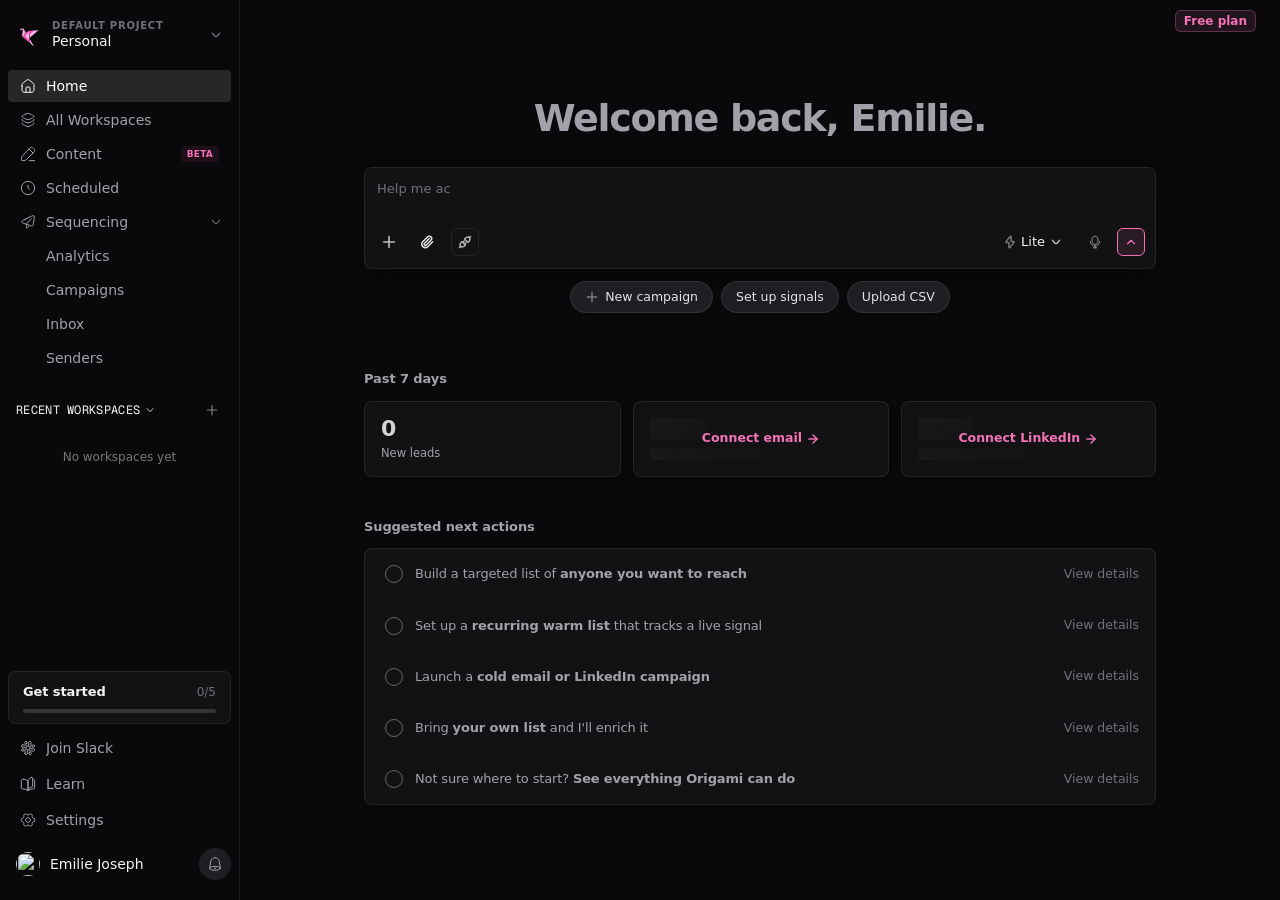
==== commit 596f188f: "Set hero-bg.png background to 85% opacity with inverted colors" ====
--- a/index.html
+++ b/index.html
@@ -198,10 +198,12 @@
 
   /* Watermark background in dark mode */
   .main-content-bg {
-    background-image: url('pagoda-background-dark.svg') !important;
+    background-image: url('hero-bg.png') !important;
     background-repeat: no-repeat !important;
-    background-position: center bottom !important;
-    background-size: 1100px auto !important;
+    background-position: center center !important;
+    background-size: cover !important;
+    filter: invert(0.92) hue-rotate(180deg) brightness(0.8) !important;
+    opacity: 0.85 !important;
   }
 
   /* Main containers & sidebars */
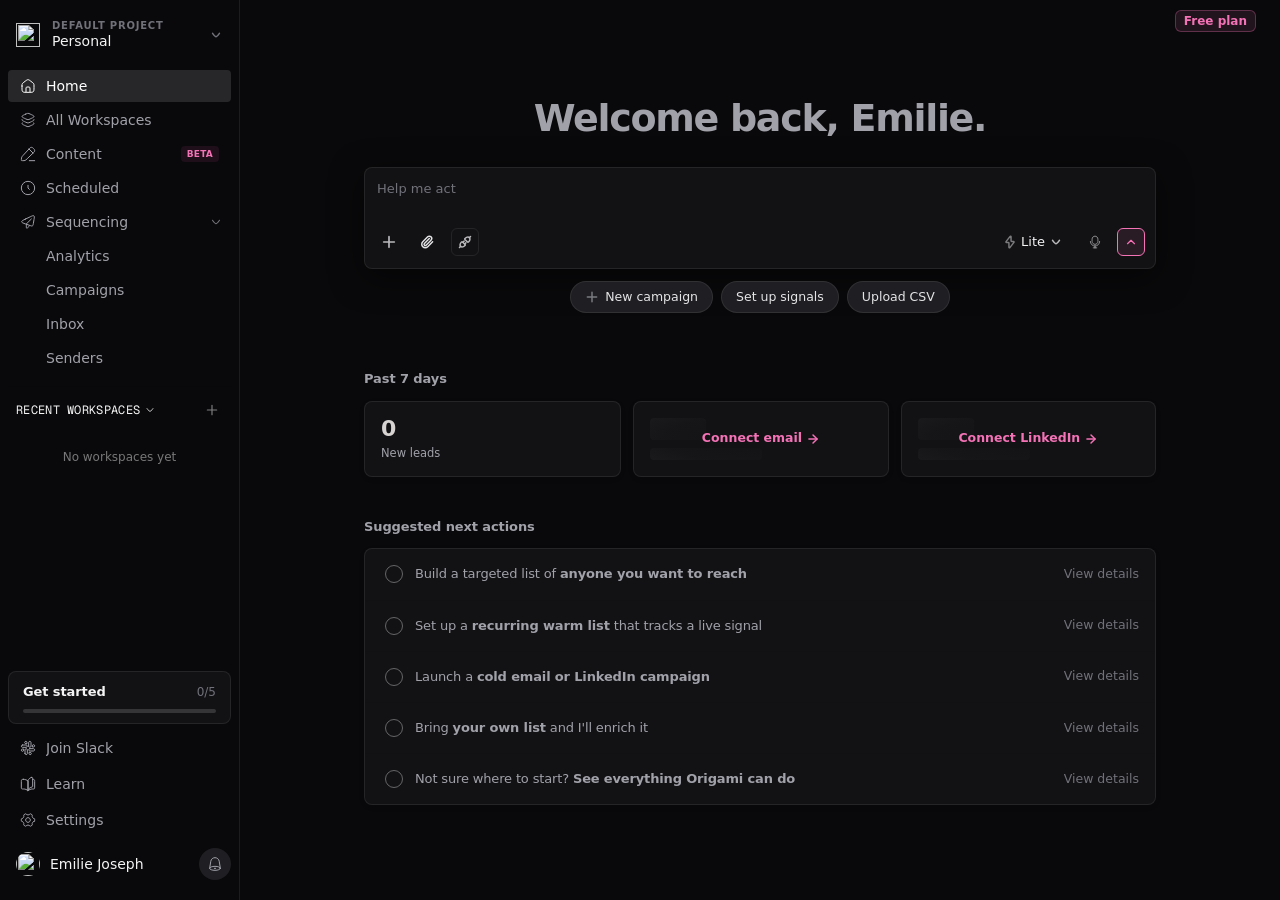
==== commit 0318b69d: "Add .nojekyll and update ./public/hero-bg.png background paths for GitHub Pages" ====
--- a/index.html
+++ b/index.html
@@ -198,7 +198,7 @@
 
   /* Watermark background in dark mode */
   .main-content-bg {
-    background-image: url('hero-bg.png') !important;
+    background-image: url('./public/hero-bg.png'), url('./hero-bg.png'), url('hero-bg.png') !important;
     background-repeat: no-repeat !important;
     background-position: center center !important;
     background-size: cover !important;
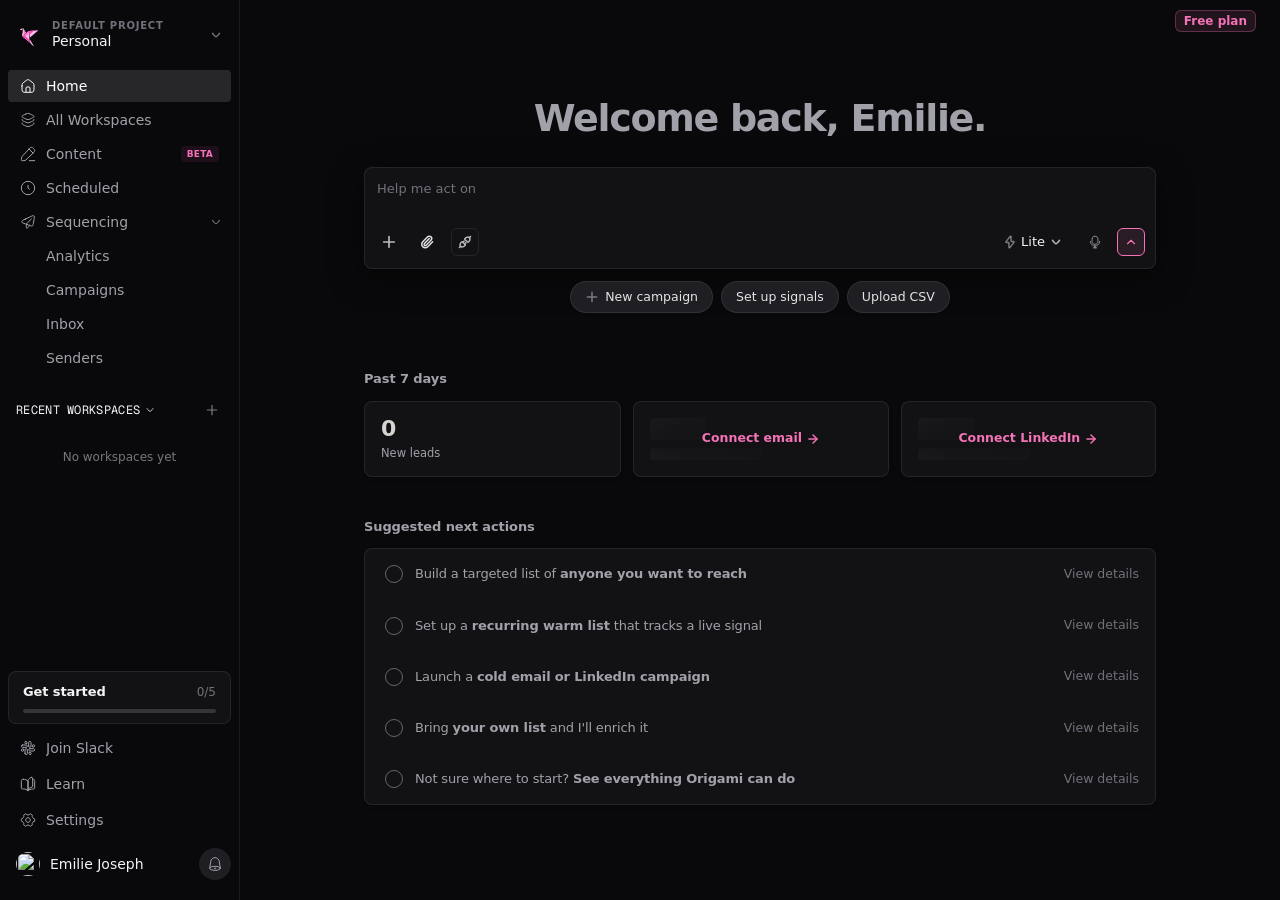
==== commit dab41e83: "Set background image opacity to 3% ultra-faint watermark" ====
--- a/index.html
+++ b/index.html
@@ -3,7 +3,7 @@
 				<meta name="viewport" content="width=device-width, initial-scale=1, viewport-fit=cover">
 				<meta name="origami-build-id" content="1546024b1baf51c2">
 				<link rel="icon" href="/favicon.ico" sizes="48x48">
-				<link rel="icon" type="image/svg+xml" href="/favicon.svg">
+				<link rel="icon" type="image/svg+xml" href="public/favicon.svg">
 				<link rel="icon" type="image/png" sizes="192x192" href="/favicon-192x192.png">
 				<link rel="stylesheet" href="origami.css">
 				<link rel="preconnect" href="https://fonts.googleapis.com">
@@ -198,12 +198,26 @@
 
   /* Watermark background in dark mode */
   .main-content-bg {
-    background-image: url('./public/hero-bg.png'), url('./hero-bg.png'), url('hero-bg.png') !important;
+    position: relative !important;
+    background-image: none !important;
+  }
+
+  .main-content-bg::before {
+    content: '' !important;
+    position: absolute !important;
+    inset: 0 !important;
+    background-image: url('public/hero-bg.png') !important;
     background-repeat: no-repeat !important;
-    background-position: center center !important;
-    background-size: cover !important;
-    filter: invert(0.92) hue-rotate(180deg) brightness(0.8) !important;
-    opacity: 0.85 !important;
+    background-position: center bottom !important;
+    background-size: contain !important;
+    opacity: 0.03 !important;
+    z-index: 0 !important;
+    pointer-events: none !important;
+  }
+
+  .main-content-bg > * {
+    position: relative !important;
+    z-index: 10 !important;
   }
 
   /* Main containers & sidebars */
@@ -412,7 +426,7 @@
 </style>
 </head>
 				<body class="min-h-screen antialiased">
-					<div id="root"><div class="flex flex-col fixed inset-0 overflow-hidden"><div class="flex flex-1 min-h-0 overflow-hidden bg-white"><div class="hidden md:flex"><aside class="bg-[#f4f4f4] flex flex-col flex-shrink-0 sticky top-0 h-screen overflow-hidden select-none transition-all duration-300 ease-[cubic-bezier(0.4,0,0.2,1)] w-60"><div class="flex-1 overflow-hidden flex flex-col transition-all duration-200 px-2"><div class="mt-4 mb-2"><div class="flex items-center gap-0"><a class="flex-shrink-0 flex items-center rounded-md hover:bg-muted transition-colors h-8 ml-2 active" href="#" data-status="active" aria-current="page"><img alt="Origami" class="h-6 w-6" src="origami-logo.svg"></a><div class="flex-1 transition-opacity duration-200 pl-1 flex items-center min-w-0 opacity-100"><button type="button" aria-label="Switch project" class="group flex-1 min-w-0 flex items-center gap-1.5 rounded-md px-2 py-1 text-left transition-colors hover:bg-stone-200/50" aria-haspopup="dialog" aria-expanded="false" aria-controls="radix-_r_38_" data-state="closed" data-slot="popover-trigger"><span class="flex-1 min-w-0 flex flex-col"><span class="min-w-0 truncate text-[10px] font-semibold uppercase tracking-[0.08em] text-stone-400 leading-tight">Default project</span><span class="min-w-0 truncate text-sm font-medium text-foreground leading-tight">Personal</span></span><svg xmlns="http://www.w3.org/2000/svg" width="24" height="24" viewBox="0 0 24 24" fill="none" color="currentColor" class="w-3.5 h-3.5 flex-shrink-0 text-stone-400 transition-transform group-hover:text-stone-600" stroke-width="2.25" stroke="currentColor"><path d="M18 9.00005C18 9.00005 13.5811 15 12 15C10.4188 15 6 9 6 9" stroke="currentColor" stroke-linecap="round" stroke-linejoin="round" stroke-width="2.25"></path></svg></button></div></div></div><div class="flex flex-col mt-2 space-y-0.5"><div class="flex flex-col space-y-0.5"><div class="space-y-0.5"><div><a data-slot="popover-anchor" class="flex items-center h-8 rounded-md text-sm transition-colors duration-150 px-3 gap-2.5 bg-stone-300/35 text-stone-900 active" href="#" data-status="active" aria-current="page"><span class="relative flex-shrink-0"><svg xmlns="http://www.w3.org/2000/svg" width="24" height="24" viewBox="0 0 24 24" fill="none" color="currentColor" class="w-4 h-4 flex-shrink-0" stroke-width="1.5" stroke="currentColor"><path d="M3 11.9896V14.5C3 17.7998 3 19.4497 4.02513 20.4749C5.05025 21.5 6.70017 21.5 10 21.5H14C17.2998 21.5 18.9497 21.5 19.9749 20.4749C21 19.4497 21 17.7998 21 14.5V11.9896C21 10.3083 21 9.46773 20.6441 8.74005C20.2882 8.01237 19.6247 7.49628 18.2976 6.46411L16.2976 4.90855C14.2331 3.30285 13.2009 2.5 12 2.5C10.7991 2.5 9.76689 3.30285 7.70242 4.90855L5.70241 6.46411C4.37533 7.49628 3.71179 8.01237 3.3559 8.74005C3 9.46773 3 10.3083 3 11.9896Z" stroke="currentColor" stroke-linecap="round" stroke-linejoin="round" stroke-width="1.5"></path><path d="M15 21.5V16.5C15 15.0858 15 14.3787 14.5607 13.9393C14.1213 13.5 13.4142 13.5 12 13.5C10.5858 13.5 9.87868 13.5 9.43934 13.9393C9 14.3787 9 15.0858 9 16.5V21.5" stroke="currentColor" stroke-linecap="round" stroke-linejoin="round" stroke-width="1.5"></path></svg></span><span class="flex-1 truncate transition-opacity duration-200 opacity-100">Home</span><span class="flex h-3.5 w-3.5 flex-shrink-0 items-center justify-center"></span></a></div></div></div><div class="flex flex-col space-y-0.5"><div class="space-y-0.5"><div><a href="#" class="flex items-center h-8 rounded-md text-sm transition-colors duration-150 px-3 gap-2.5 text-stone-700 hover:text-stone-900 hover:bg-stone-200/40"><svg xmlns="http://www.w3.org/2000/svg" width="24" height="24" viewBox="0 0 24 24" fill="none" color="currentColor" class="w-4 h-4 flex-shrink-0" stroke-width="1.5" stroke="currentColor"><path d="M8.64298 3.14559L6.93816 3.93362C4.31272 5.14719 3 5.75397 3 6.75C3 7.74603 4.31272 8.35281 6.93817 9.56638L8.64298 10.3544C10.2952 11.1181 11.1214 11.5 12 11.5C12.8786 11.5 13.7048 11.1181 15.357 10.3544L17.0618 9.56638C19.6873 8.35281 21 7.74603 21 6.75C21 5.75397 19.6873 5.14719 17.0618 3.93362L15.357 3.14559C13.7048 2.38186 12.8786 2 12 2C11.1214 2 10.2952 2.38186 8.64298 3.14559Z" stroke="currentColor" stroke-linecap="round" stroke-linejoin="round" stroke-width="1.5"></path><path d="M20.788 11.0972C20.9293 11.2959 21 11.5031 21 11.7309C21 12.7127 19.6873 13.3109 17.0618 14.5072L15.357 15.284C13.7048 16.0368 12.8786 16.4133 12 16.4133C11.1214 16.4133 10.2952 16.0368 8.64298 15.284L6.93817 14.5072C4.31272 13.3109 3 12.7127 3 11.7309C3 11.5031 3.07067 11.2959 3.212 11.0972" stroke="currentColor" stroke-linecap="round" stroke-linejoin="round" stroke-width="1.5"></path><path d="M20.3767 16.2661C20.7922 16.5971 21 16.927 21 17.3176C21 18.2995 19.6873 18.8976 17.0618 20.0939L15.357 20.8707C13.7048 21.6236 12.8786 22 12 22C11.1214 22 10.2952 21.6236 8.64298 20.8707L6.93817 20.0939C4.31272 18.8976 3 18.2995 3 17.3176C3 16.927 3.20778 16.5971 3.62334 16.2661" stroke="currentColor" stroke-linecap="round" stroke-linejoin="round" stroke-width="1.5"></path></svg><span class="flex-1 truncate transition-opacity duration-200 opacity-100">All Workspaces</span></a></div></div></div><div class="flex flex-col space-y-0.5"><div class="space-y-0.5"><div><a href="#" class="flex items-center h-8 rounded-md text-sm transition-colors duration-150 px-3 gap-2.5 text-stone-700 hover:text-stone-900 hover:bg-stone-200/40"><svg xmlns="http://www.w3.org/2000/svg" width="24" height="24" viewBox="0 0 24 24" fill="none" color="currentColor" class="w-4 h-4 flex-shrink-0" stroke-width="1.5" stroke="currentColor"><path d="M14.0737 3.88545C14.8189 3.07808 15.1915 2.6744 15.5874 2.43893C16.5427 1.87076 17.7191 1.85309 18.6904 2.39232C19.0929 2.6158 19.4769 3.00812 20.245 3.79276C21.0131 4.5774 21.3972 4.96972 21.6159 5.38093C22.1438 6.37312 22.1265 7.57479 21.5703 8.5507C21.3398 8.95516 20.9446 9.33578 20.1543 10.097L10.7506 19.1543C9.25288 20.5969 8.504 21.3182 7.56806 21.6837C6.63212 22.0493 5.6032 22.0224 3.54536 21.9686L3.26538 21.9613C2.63891 21.9449 2.32567 21.9367 2.14359 21.73C1.9615 21.5234 1.98636 21.2043 2.03608 20.5662L2.06308 20.2197C2.20301 18.4235 2.27297 17.5255 2.62371 16.7182C2.97444 15.9109 3.57944 15.2555 4.78943 13.9445L14.0737 3.88545Z" stroke="currentColor" stroke-linejoin="round" stroke-width="1.5"></path><path d="M13 4L20 11" stroke="currentColor" stroke-linejoin="round" stroke-width="1.5"></path><path d="M14 22L22 22" stroke="currentColor" stroke-linecap="round" stroke-linejoin="round" stroke-width="1.5"></path></svg><span class="flex-1 truncate transition-opacity duration-200 opacity-100">Content</span><span class="px-1.5 py-0.5 text-[9px] font-semibold uppercase tracking-wide text-[#D64A9E] bg-[#D64A9E]/10 rounded">Beta</span></a></div></div></div><div class="flex flex-col space-y-0.5"><div class="space-y-0.5"><div><a href="#" class="flex items-center h-8 rounded-md text-sm transition-colors duration-150 px-3 gap-2.5 text-stone-700 hover:text-stone-900 hover:bg-stone-200/40"><svg xmlns="http://www.w3.org/2000/svg" width="24" height="24" viewBox="0 0 24 24" fill="none" color="currentColor" class="w-4 h-4 flex-shrink-0" stroke-width="1.5" stroke="currentColor"><circle cx="12" cy="12" r="10" stroke="currentColor" stroke-width="1.5"></circle><path d="M12 8V12L14 14" stroke="currentColor" stroke-linecap="round" stroke-linejoin="round" stroke-width="1.5"></path></svg><span class="flex-1 truncate transition-opacity duration-200 opacity-100">Scheduled</span></a></div></div></div><div class="flex flex-col space-y-0.5"><button id="sequencing-toggle-btn" type="button" class="flex items-center h-8 rounded-md text-sm transition-colors duration-150 px-3 w-full gap-2.5 text-stone-700 hover:text-stone-900 hover:bg-stone-200/40 cursor-pointer" aria-expanded="true"><svg xmlns="http://www.w3.org/2000/svg" width="24" height="24" viewBox="0 0 24 24" fill="none" color="currentColor" class="w-4 h-4 flex-shrink-0" stroke-width="1.5" stroke="currentColor"><path d="M9.49811 15L16.9981 7.5" stroke="currentColor" stroke-linecap="round" stroke-linejoin="round" stroke-width="1.5"></path><path d="M8.00634 7.67888L15.327 4.21881C18.3688 2.78111 19.8897 2.06226 20.8598 2.78341C21.8299 3.50455 21.5527 5.14799 20.9984 8.43486L20.0435 14.0968C19.6811 16.246 19.4998 17.3205 18.6989 17.7891C17.8979 18.2577 16.8574 17.8978 14.7765 17.178L8.41077 14.9762C4.51917 13.6301 2.57337 12.9571 2.50019 11.6365C2.427 10.3159 4.28678 9.43692 8.00634 7.67888Z" stroke="currentColor" stroke-linecap="round" stroke-linejoin="round" stroke-width="1.5"></path><path d="M9.49811 15.5V17.7274C9.49811 20.101 9.49811 21.2878 10.2083 21.4771C10.9185 21.6663 11.6664 20.6789 13.1622 18.7039L13.9981 17.5" stroke="currentColor" stroke-linecap="round" stroke-linejoin="round" stroke-width="1.5"></path></svg><span class="flex-1 truncate transition-opacity duration-200 text-left opacity-100">Sequencing</span><svg id="sequencing-chevron" xmlns="http://www.w3.org/2000/svg" width="24" height="24" viewBox="0 0 24 24" fill="none" color="currentColor" class="w-3.5 h-3.5 flex-shrink-0 -mr-1 opacity-70 transition-transform duration-200" stroke-width="2" stroke="currentColor"><path d="M18 9.00005C18 9.00005 13.5811 15 12 15C10.4188 15 6 9 6 9" stroke="currentColor" stroke-linecap="round" stroke-linejoin="round" stroke-width="2"></path></svg></button><div id="sequencing-submenu" class="flex flex-col space-y-0.5"><a href="#" class="flex items-center h-8 pl-[2.375rem] pr-3 rounded-md text-sm transition-colors duration-150 w-full text-stone-600 hover:text-stone-900 hover:bg-stone-200/40"><span class="truncate">Analytics</span></a><a href="#" class="flex items-center h-8 pl-[2.375rem] pr-3 rounded-md text-sm transition-colors duration-150 w-full text-stone-600 hover:text-stone-900 hover:bg-stone-200/40"><span class="truncate">Campaigns</span></a><a href="#" class="flex items-center h-8 pl-[2.375rem] pr-3 rounded-md text-sm transition-colors duration-150 w-full text-stone-600 hover:text-stone-900 hover:bg-stone-200/40"><span class="truncate">Inbox</span></a><a href="#" class="flex items-center h-8 pl-[2.375rem] pr-3 rounded-md text-sm transition-colors duration-150 w-full text-stone-600 hover:text-stone-900 hover:bg-stone-200/40"><span class="truncate">Senders</span></a></div></div></div><div class="flex flex-col mt-3 pt-3 min-h-0 flex-1 overflow-hidden transition-opacity duration-300 border-t border-foreground/[0.06] opacity-100"><div class="flex items-center justify-between mb-1 px-2 flex-shrink-0"><button class="flex items-center gap-1 text-xs font-mono text-foreground tracking-wide uppercase hover:text-foreground/70"><span>Recent Workspaces</span><svg xmlns="http://www.w3.org/2000/svg" width="24" height="24" viewBox="0 0 24 24" fill="none" color="currentColor" class="w-3 h-3 opacity-80 transition-transform duration-200" stroke-width="2" stroke="currentColor"><path d="M18 9.00005C18 9.00005 13.5811 15 12 15C10.4188 15 6 9 6 9" stroke="currentColor" stroke-linecap="round" stroke-linejoin="round" stroke-width="2"></path></svg></button><button class="p-1 rounded-md text-foreground/40 hover:text-stone-900 hover:bg-stone-200/40 transition-colors duration-150" title="New workspace"><svg xmlns="http://www.w3.org/2000/svg" width="24" height="24" viewBox="0 0 24 24" fill="none" color="currentColor" class="w-3.5 h-3.5 opacity-80" stroke-width="2" stroke="currentColor"><path d="M12 4V20M20 12H4" stroke="currentColor" stroke-linecap="round" stroke-linejoin="round" stroke-width="2"></path></svg></button></div><div class="relative h-full flex-1 min-h-0 mt-2 overflow-hidden"><div class="pointer-events-none absolute top-0 left-0 right-0 z-10 transition-opacity duration-200 bg-gradient-to-b from-[#f4f4f4] to-transparent opacity-0" style="height: 20px;"></div><div class="overflow-y-auto h-full scrollbar-hide"><div class="flex items-center justify-center py-4 text-xs text-foreground/40">No workspaces yet</div></div><div class="pointer-events-none absolute bottom-0 left-0 right-0 z-10 transition-opacity duration-200 bg-gradient-to-t from-[#f4f4f4] to-transparent opacity-100" style="height: 20px;"></div></div></div></div><div class="flex-shrink-0 pb-4 transition-all duration-200 px-2"><button type="button" class="mb-2 w-full rounded-xl border border-black/[0.06] bg-white px-3.5 py-2.5 text-left transition-colors hover:bg-stone-50" aria-haspopup="dialog" aria-expanded="false" aria-controls="radix-_r_4i_" data-state="closed" data-slot="popover-trigger"><span class="flex items-baseline justify-between gap-2"><span class="text-[13px] font-semibold tracking-[-0.1px] text-stone-800">Get started</span><span class="text-[12px] tabular-nums text-stone-400">0/5</span></span><span class="mt-2 block h-1 overflow-hidden rounded-full bg-black/[0.08]"><span class="block h-full rounded-full transition-[width] duration-200" style="width: 0%; background-color: rgb(214, 74, 158);"></span></span></button><a href="https://join.slack.com/t/origami-g5z3496/shared_invite/zt-41n9cosr7-NXEdcztT4u~Nd9Nil3NnXw" target="_blank" rel="noopener noreferrer" aria-label="Join Slack (opens in new tab)" class="flex items-center h-8 rounded-md text-sm transition-colors duration-150 mb-1 px-3 w-full gap-2.5 text-stone-700 hover:text-stone-900 hover:bg-stone-200/40"><svg xmlns="http://www.w3.org/2000/svg" width="24" height="24" viewBox="0 0 24 24" fill="none" color="currentColor" class="w-4 h-4 flex-shrink-0" stroke-width="1.5" stroke="currentColor"><path d="M13 9.25V3.75C13 2.7835 13.7835 2 14.75 2C15.7165 2 16.5 2.7835 16.5 3.75V9.25C16.5 10.2165 15.7165 11 14.75 11C13.7835 11 13 10.2165 13 9.25Z" stroke="currentColor" stroke-linecap="round" stroke-linejoin="round" stroke-width="1.5"></path><path d="M7.5 20.25V14.75C7.5 13.7835 8.2835 13 9.25 13C10.2165 13 11 13.7835 11 14.75V20.25C11 21.2165 10.2165 22 9.25 22C8.2835 22 7.5 21.2165 7.5 20.25Z" stroke="currentColor" stroke-linecap="round" stroke-linejoin="round" stroke-width="1.5"></path><path d="M14.75 13L20.25 13C21.2165 13 22 13.7835 22 14.75C22 15.7165 21.2165 16.5 20.25 16.5L14.75 16.5C13.7835 16.5 13 15.7165 13 14.75C13 13.7835 13.7835 13 14.75 13Z" stroke="currentColor" stroke-linecap="round" stroke-linejoin="round" stroke-width="1.5"></path><path d="M3.75 7.5L9.25 7.5C10.2165 7.5 11 8.2835 11 9.25C11 10.2165 10.2165 11 9.25 11L3.75 11C2.7835 11 2 10.2165 2 9.25C2 8.2835 2.7835 7.5 3.75 7.5Z" stroke="currentColor" stroke-linecap="round" stroke-linejoin="round" stroke-width="1.5"></path><path d="M7 3.75C7 4.7165 7.7835 5.5 8.75 5.5H10.5V3.75C10.5 2.7835 9.7165 2 8.75 2C7.7835 2 7 2.7835 7 3.75Z" stroke="currentColor" stroke-linejoin="round" stroke-width="1.5"></path><path d="M17 20.25C17 19.2835 16.2165 18.5 15.25 18.5H13.5V20.25C13.5 21.2165 14.2835 22 15.25 22C16.2165 22 17 21.2165 17 20.25Z" stroke="currentColor" stroke-linejoin="round" stroke-width="1.5"></path><path d="M20.25 7C19.2835 7 18.5 7.7835 18.5 8.75L18.5 10.5H20.25C21.2165 10.5 22 9.7165 22 8.75C22 7.7835 21.2165 7 20.25 7Z" stroke="currentColor" stroke-linejoin="round" stroke-width="1.5"></path><path d="M3.75 17C4.7165 17 5.5 16.2165 5.5 15.25V13.5L3.75 13.5C2.7835 13.5 2 14.2835 2 15.25C2 16.2165 2.7835 17 3.75 17Z" stroke="currentColor" stroke-linejoin="round" stroke-width="1.5"></path></svg><span class="flex-1 truncate text-left transition-opacity duration-200 opacity-100">Join Slack</span></a><a href="#" class="flex items-center h-8 rounded-md text-sm transition-colors duration-150 mb-1 px-3 w-full gap-2.5 text-stone-700 hover:text-stone-900 hover:bg-stone-200/40"><svg xmlns="http://www.w3.org/2000/svg" width="24" height="24" viewBox="0 0 24 24" fill="none" color="currentColor" class="w-4 h-4 flex-shrink-0" stroke-width="1.5" stroke="currentColor"><path d="M17.5055 2.01874C12.8289 2.83455 12 7.5 12 7.5V22C12 22 12.8867 17.1272 18.0004 16.5588C18.5493 16.4978 19 16.0576 19 15.5058V3.39309C19 2.5654 18.3216 1.87638 17.5055 2.01874Z" stroke="currentColor" stroke-linecap="round" stroke-linejoin="round" stroke-width="1.5"></path><path d="M5.33333 5.00001C7.79379 4.99657 10.1685 5.88709 12 7.5V22C10.1685 20.3871 7.79379 19.4966 5.33333 19.5C3.77132 19.5 2.99032 19.5 2.64526 19.2792C2.4381 19.1466 2.35346 19.0619 2.22086 18.8547C2 18.5097 2 17.8941 2 16.6629V8.40322C2 6.97543 2 6.26154 2.54874 5.68286C3.09748 5.10418 3.65923 5.07432 4.78272 5.0146C4.965 5.00491 5.14858 5.00001 5.33333 5.00001Z" stroke="currentColor" stroke-linecap="round" stroke-linejoin="round" stroke-width="1.5"></path><path d="M12 22.001C13.8315 20.3881 16.2062 19.4976 18.6667 19.501C20.2287 19.501 21.0097 19.501 21.3547 19.2802C21.5619 19.1476 21.6465 19.0629 21.7791 18.8558C22 18.5107 22 17.8951 22 16.6639V8.40424C22 6.97645 22 6.26256 21.4513 5.68388C20.9025 5.1052 20.1235 5.05972 19 5" stroke="currentColor" stroke-linecap="round" stroke-linejoin="round" stroke-width="1.5"></path></svg><span class="flex-1 truncate text-left transition-opacity duration-200 opacity-100">Learn</span></a><a href="#" class="flex items-center h-8 rounded-md text-sm transition-colors duration-150 mb-2 px-3 w-full gap-2.5 text-stone-700 hover:text-stone-900 hover:bg-stone-200/40"><svg xmlns="http://www.w3.org/2000/svg" width="24" height="24" viewBox="0 0 24 24" fill="none" color="currentColor" class="w-4 h-4 flex-shrink-0" stroke-width="1.5" stroke="currentColor"><path d="M15.5 12C15.5 13.933 13.933 15.5 12 15.5C10.067 15.5 8.5 13.933 8.5 12C8.5 10.067 10.067 8.5 12 8.5C13.933 8.5 15.5 10.067 15.5 12Z" stroke="currentColor" stroke-width="1.5"></path><path d="M21.011 14.0965C21.5329 13.9558 21.7939 13.8854 21.8969 13.7508C22 13.6163 22 13.3998 22 12.9669V11.0332C22 10.6003 22 10.3838 21.8969 10.2493C21.7938 10.1147 21.5329 10.0443 21.011 9.90358C19.0606 9.37759 17.8399 7.33851 18.3433 5.40087C18.4817 4.86799 18.5509 4.60156 18.4848 4.44529C18.4187 4.28902 18.2291 4.18134 17.8497 3.96596L16.125 2.98673C15.7528 2.77539 15.5667 2.66972 15.3997 2.69222C15.2326 2.71472 15.0442 2.90273 14.6672 3.27873C13.208 4.73448 10.7936 4.73442 9.33434 3.27864C8.95743 2.90263 8.76898 2.71463 8.60193 2.69212C8.43489 2.66962 8.24877 2.77529 7.87653 2.98663L6.15184 3.96587C5.77253 4.18123 5.58287 4.28891 5.51678 4.44515C5.45068 4.6014 5.51987 4.86787 5.65825 5.4008C6.16137 7.3385 4.93972 9.37763 2.98902 9.9036C2.46712 10.0443 2.20617 10.1147 2.10308 10.2492C2 10.3838 2 10.6003 2 11.0332V12.9669C2 13.3998 2 13.6163 2.10308 13.7508C2.20615 13.8854 2.46711 13.9558 2.98902 14.0965C4.9394 14.6225 6.16008 16.6616 5.65672 18.5992C5.51829 19.1321 5.44907 19.3985 5.51516 19.5548C5.58126 19.7111 5.77092 19.8188 6.15025 20.0341L7.87495 21.0134C8.24721 21.2247 8.43334 21.3304 8.6004 21.3079C8.76746 21.2854 8.95588 21.0973 9.33271 20.7213C10.7927 19.2644 13.2088 19.2643 14.6689 20.7212C15.0457 21.0973 15.2341 21.2853 15.4012 21.3078C15.5682 21.3303 15.7544 21.2246 16.1266 21.0133L17.8513 20.034C18.2307 19.8187 18.4204 19.711 18.4864 19.5547C18.5525 19.3984 18.4833 19.132 18.3448 18.5991C17.8412 16.6616 19.0609 14.6226 21.011 14.0965Z" stroke="currentColor" stroke-linecap="round" stroke-width="1.5"></path></svg><span class="flex-1 truncate text-left transition-opacity duration-200 opacity-100">Settings</span></a><div class="flex items-center gap-1"><button class="flex items-center rounded-md hover:bg-muted transition-colors outline-none py-2 min-w-0 flex-1 gap-2.5 px-2" type="button" aria-haspopup="dialog" aria-expanded="false" aria-controls="radix-_r_3f_" data-state="closed" data-slot="popover-trigger"><img alt="Emilie Joseph" class="w-6 h-6 rounded-full object-cover flex-shrink-0" src="https://img.clerk.com/eyJ0eXBlIjoicHJveHkiLCJzcmMiOiJodHRwczovL2ltYWdlcy5jbGVyay5kZXYvb2F1dGhfZ29vZ2xlL2ltZ18zR2NYYlRySVpha2ZNcmdKbnRNaDhFQ2pzb1AifQ"><span class="text-sm font-medium text-foreground truncate transition-opacity duration-200 opacity-100">Emilie Joseph</span></button><button type="button" aria-label="Releases" title="Releases" class="relative flex h-8 w-8 flex-shrink-0 items-center justify-center rounded-full text-stone-400 transition-colors duration-150 hover:bg-stone-200/40 hover:text-stone-600" aria-haspopup="dialog" aria-expanded="false" aria-controls="radix-_r_3h_" data-state="closed" data-slot="popover-trigger"><svg xmlns="http://www.w3.org/2000/svg" width="24" height="24" viewBox="0 0 24 24" fill="none" color="currentColor" class="h-4 w-4" stroke-width="1.5" stroke="currentColor"><path d="M20 18.5011L18.349 7.93407C17.8603 4.80601 15.166 2.5 12 2.5C8.83398 2.5 6.13971 4.80601 5.65098 7.93407L4 18.5011" stroke="currentColor" stroke-linecap="round" stroke-linejoin="round" stroke-width="1.5"></path><path d="M20 18.5C20 16.8431 16.4183 15.5 12 15.5C7.58172 15.5 4 16.8431 4 18.5C4 20.1569 7.58172 21.5 12 21.5C16.4183 21.5 20 20.1569 20 18.5Z" stroke="currentColor" stroke-linecap="round" stroke-linejoin="round" stroke-width="1.5"></path><path d="M13 18.5H11" stroke="currentColor" stroke-linecap="round" stroke-linejoin="round" stroke-width="1.5"></path></svg></button></div></div></aside></div><div class="fixed inset-0 bg-black/40 z-50 transition-opacity duration-300 md:hidden opacity-0 pointer-events-none"></div><aside class="fixed top-0 left-0 bottom-0 w-72 bg-[#FAFAFA] z-50 flex flex-col transition-transform duration-300 ease-[cubic-bezier(0.32,0.72,0,1)] md:hidden -translate-x-full"><div class="flex items-center justify-between px-4 pt-4 pb-2"><a href="#" class="flex items-center gap-2 active" data-status="active" aria-current="page"><img alt="Origami" class="h-6 w-6" src="origami-logo.svg"></a><button class="p-2 text-foreground/50 hover:text-foreground rounded-lg transition-colors"><svg xmlns="http://www.w3.org/2000/svg" width="24" height="24" viewBox="0 0 24 24" fill="none" color="currentColor" class="w-5 h-5 opacity-80" stroke-width="2.5" stroke="currentColor"><path d="M18 6L6.00081 17.9992M17.9992 18L6 6.00085" stroke="currentColor" stroke-linecap="round" stroke-linejoin="round" stroke-width="2.5"></path></svg></button></div><div class="px-3 mb-2 flex"><button type="button" aria-label="Switch project" class="group flex-1 min-w-0 flex items-center gap-1.5 rounded-md px-2 py-1 text-left transition-colors hover:bg-stone-200/50" aria-haspopup="dialog" aria-expanded="false" aria-controls="radix-_r_m_" data-state="closed" data-slot="popover-trigger"><span class="flex-1 min-w-0 flex flex-col"><span class="min-w-0 truncate text-[10px] font-semibold uppercase tracking-[0.08em] text-stone-400 leading-tight">Default project</span><span class="min-w-0 truncate text-sm font-medium text-foreground leading-tight">Personal</span></span><svg xmlns="http://www.w3.org/2000/svg" width="24" height="24" viewBox="0 0 24 24" fill="none" color="currentColor" class="w-3.5 h-3.5 flex-shrink-0 text-stone-400 transition-transform group-hover:text-stone-600" stroke-width="2.25" stroke="currentColor"><path d="M18 9.00005C18 9.00005 13.5811 15 12 15C10.4188 15 6 9 6 9" stroke="currentColor" stroke-linecap="round" stroke-linejoin="round" stroke-width="2.25"></path></svg></button></div><div class="flex-1 min-h-0 overflow-y-auto px-3"><div class="space-y-0.5"><a href="#" class="flex items-center gap-3 h-11 px-3 rounded-lg text-sm transition-colors bg-foreground/[0.08] text-foreground font-medium active" data-status="active" aria-current="page"><svg xmlns="http://www.w3.org/2000/svg" width="24" height="24" viewBox="0 0 24 24" fill="none" color="currentColor" class="w-[18px] h-[18px] flex-shrink-0 opacity-80" stroke-width="2.5" stroke="currentColor"><path d="M3 11.9896V14.5C3 17.7998 3 19.4497 4.02513 20.4749C5.05025 21.5 6.70017 21.5 10 21.5H14C17.2998 21.5 18.9497 21.5 19.9749 20.4749C21 19.4497 21 17.7998 21 14.5V11.9896C21 10.3083 21 9.46773 20.6441 8.74005C20.2882 8.01237 19.6247 7.49628 18.2976 6.46411L16.2976 4.90855C14.2331 3.30285 13.2009 2.5 12 2.5C10.7991 2.5 9.76689 3.30285 7.70242 4.90855L5.70241 6.46411C4.37533 7.49628 3.71179 8.01237 3.3559 8.74005C3 9.46773 3 10.3083 3 11.9896Z" stroke="currentColor" stroke-linecap="round" stroke-linejoin="round" stroke-width="2.5"></path><path d="M15 21.5V16.5C15 15.0858 15 14.3787 14.5607 13.9393C14.1213 13.5 13.4142 13.5 12 13.5C10.5858 13.5 9.87868 13.5 9.43934 13.9393C9 14.3787 9 15.0858 9 16.5V21.5" stroke="currentColor" stroke-linecap="round" stroke-linejoin="round" stroke-width="2.5"></path></svg><span>Home</span></a><a href="#" class="flex items-center gap-3 h-11 px-3 rounded-lg text-sm transition-colors text-foreground/60 hover:text-foreground hover:bg-foreground/[0.05]"><svg xmlns="http://www.w3.org/2000/svg" width="24" height="24" viewBox="0 0 24 24" fill="none" color="currentColor" class="w-[18px] h-[18px] flex-shrink-0 opacity-80" stroke-width="2.5" stroke="currentColor"><path d="M8.64298 3.14559L6.93816 3.93362C4.31272 5.14719 3 5.75397 3 6.75C3 7.74603 4.31272 8.35281 6.93817 9.56638L8.64298 10.3544C10.2952 11.1181 11.1214 11.5 12 11.5C12.8786 11.5 13.7048 11.1181 15.357 10.3544L17.0618 9.56638C19.6873 8.35281 21 7.74603 21 6.75C21 5.75397 19.6873 5.14719 17.0618 3.93362L15.357 3.14559C13.7048 2.38186 12.8786 2 12 2C11.1214 2 10.2952 2.38186 8.64298 3.14559Z" stroke="currentColor" stroke-linecap="round" stroke-linejoin="round" stroke-width="2.5"></path><path d="M20.788 11.0972C20.9293 11.2959 21 11.5031 21 11.7309C21 12.7127 19.6873 13.3109 17.0618 14.5072L15.357 15.284C13.7048 16.0368 12.8786 16.4133 12 16.4133C11.1214 16.4133 10.2952 16.0368 8.64298 15.284L6.93817 14.5072C4.31272 13.3109 3 12.7127 3 11.7309C3 11.5031 3.07067 11.2959 3.212 11.0972" stroke="currentColor" stroke-linecap="round" stroke-linejoin="round" stroke-width="2.5"></path><path d="M20.3767 16.2661C20.7922 16.5971 21 16.927 21 17.3176C21 18.2995 19.6873 18.8976 17.0618 20.0939L15.357 20.8707C13.7048 21.6236 12.8786 22 12 22C11.1214 22 10.2952 21.6236 8.64298 20.8707L6.93817 20.0939C4.31272 18.8976 3 18.2995 3 17.3176C3 16.927 3.20778 16.5971 3.62334 16.2661" stroke="currentColor" stroke-linecap="round" stroke-linejoin="round" stroke-width="2.5"></path></svg><span>All Workspaces</span></a><a href="#" class="flex items-center gap-3 h-11 px-3 rounded-lg text-sm transition-colors text-foreground/60 hover:text-foreground hover:bg-foreground/[0.05]"><svg xmlns="http://www.w3.org/2000/svg" width="24" height="24" viewBox="0 0 24 24" fill="none" color="currentColor" class="w-[18px] h-[18px] flex-shrink-0 opacity-80" stroke-width="2.5" stroke="currentColor"><path d="M14.0737 3.88545C14.8189 3.07808 15.1915 2.6744 15.5874 2.43893C16.5427 1.87076 17.7191 1.85309 18.6904 2.39232C19.0929 2.6158 19.4769 3.00812 20.245 3.79276C21.0131 4.5774 21.3972 4.96972 21.6159 5.38093C22.1438 6.37312 22.1265 7.57479 21.5703 8.5507C21.3398 8.95516 20.9446 9.33578 20.1543 10.097L10.7506 19.1543C9.25288 20.5969 8.504 21.3182 7.56806 21.6837C6.63212 22.0493 5.6032 22.0224 3.54536 21.9686L3.26538 21.9613C2.63891 21.9449 2.32567 21.9367 2.14359 21.73C1.9615 21.5234 1.98636 21.2043 2.03608 20.5662L2.06308 20.2197C2.20301 18.4235 2.27297 17.5255 2.62371 16.7182C2.97444 15.9109 3.57944 15.2555 4.78943 13.9445L14.0737 3.88545Z" stroke="currentColor" stroke-linejoin="round" stroke-width="2.5"></path><path d="M13 4L20 11" stroke="currentColor" stroke-linejoin="round" stroke-width="2.5"></path><path d="M14 22L22 22" stroke="currentColor" stroke-linecap="round" stroke-linejoin="round" stroke-width="2.5"></path></svg><span>Content</span><span class="ml-auto px-1.5 py-0.5 text-[10px] font-semibold uppercase tracking-wide leading-none rounded text-[#D64A9E] bg-[#D64A9E]/10 flex-shrink-0">New</span></a><a href="#" class="flex items-center gap-3 h-11 px-3 rounded-lg text-sm transition-colors text-foreground/60 hover:text-foreground hover:bg-foreground/[0.05]"><svg xmlns="http://www.w3.org/2000/svg" width="24" height="24" viewBox="0 0 24 24" fill="none" color="currentColor" class="w-[18px] h-[18px] flex-shrink-0 opacity-80" stroke-width="2.5" stroke="currentColor"><circle cx="12" cy="12" r="10" stroke="currentColor" stroke-width="2.5"></circle><path d="M12 8V12L14 14" stroke="currentColor" stroke-linecap="round" stroke-linejoin="round" stroke-width="2.5"></path></svg><span>Scheduled</span></a><a href="#" class="flex items-center gap-3 h-11 px-3 rounded-lg text-sm transition-colors text-foreground/60 hover:text-foreground hover:bg-foreground/[0.05]"><svg xmlns="http://www.w3.org/2000/svg" width="24" height="24" viewBox="0 0 24 24" fill="none" color="currentColor" class="w-[18px] h-[18px] flex-shrink-0 opacity-80" stroke-width="2.5" stroke="currentColor"><path d="M17.5055 2.01874C12.8289 2.83455 12 7.5 12 7.5V22C12 22 12.8867 17.1272 18.0004 16.5588C18.5493 16.4978 19 16.0576 19 15.5058V3.39309C19 2.5654 18.3216 1.87638 17.5055 2.01874Z" stroke="currentColor" stroke-linecap="round" stroke-linejoin="round" stroke-width="2.5"></path><path d="M5.33333 5.00001C7.79379 4.99657 10.1685 5.88709 12 7.5V22C10.1685 20.3871 7.79379 19.4966 5.33333 19.5C3.77132 19.5 2.99032 19.5 2.64526 19.2792C2.4381 19.1466 2.35346 19.0619 2.22086 18.8547C2 18.5097 2 17.8941 2 16.6629V8.40322C2 6.97543 2 6.26154 2.54874 5.68286C3.09748 5.10418 3.65923 5.07432 4.78272 5.0146C4.965 5.00491 5.14858 5.00001 5.33333 5.00001Z" stroke="currentColor" stroke-linecap="round" stroke-linejoin="round" stroke-width="2.5"></path><path d="M12 22.001C13.8315 20.3881 16.2062 19.4976 18.6667 19.501C20.2287 19.501 21.0097 19.501 21.3547 19.2802C21.5619 19.1476 21.6465 19.0629 21.7791 18.8558C22 18.5107 22 17.8951 22 16.6639V8.40424C22 6.97645 22 6.26256 21.4513 5.68388C20.9025 5.1052 20.1235 5.05972 19 5" stroke="currentColor" stroke-linecap="round" stroke-linejoin="round" stroke-width="2.5"></path></svg><span>Learn</span></a></div><div class="mt-1 space-y-0.5"><button type="button" aria-expanded="true" class="flex w-full items-center gap-3 h-11 px-3 rounded-lg text-sm transition-colors min-w-0 text-foreground/60 hover:text-foreground hover:bg-foreground/[0.05]"><svg xmlns="http://www.w3.org/2000/svg" width="24" height="24" viewBox="0 0 24 24" fill="none" color="currentColor" class="w-[18px] h-[18px] flex-shrink-0 opacity-80" stroke-width="2.5" stroke="currentColor"><path d="M9.49811 15L16.9981 7.5" stroke="currentColor" stroke-linecap="round" stroke-linejoin="round" stroke-width="2.5"></path><path d="M8.00634 7.67888L15.327 4.21881C18.3688 2.78111 19.8897 2.06226 20.8598 2.78341C21.8299 3.50455 21.5527 5.14799 20.9984 8.43486L20.0435 14.0968C19.6811 16.246 19.4998 17.3205 18.6989 17.7891C17.8979 18.2577 16.8574 17.8978 14.7765 17.178L8.41077 14.9762C4.51917 13.6301 2.57337 12.9571 2.50019 11.6365C2.427 10.3159 4.28678 9.43692 8.00634 7.67888Z" stroke="currentColor" stroke-linecap="round" stroke-linejoin="round" stroke-width="2.5"></path><path d="M9.49811 15.5V17.7274C9.49811 20.101 9.49811 21.2878 10.2083 21.4771C10.9185 21.6663 11.6664 20.6789 13.1622 18.7039L13.9981 17.5" stroke="currentColor" stroke-linecap="round" stroke-linejoin="round" stroke-width="2.5"></path></svg><span class="flex-1 text-left">Sequencing</span><svg id="sequencing-chevron" xmlns="http://www.w3.org/2000/svg" width="24" height="24" viewBox="0 0 24 24" fill="none" color="currentColor" class="w-4 h-4 flex-shrink-0 opacity-70 transition-transform duration-200" stroke-width="2.5" stroke="currentColor"><path d="M18 9.00005C18 9.00005 13.5811 15 12 15C10.4188 15 6 9 6 9" stroke="currentColor" stroke-linecap="round" stroke-linejoin="round" stroke-width="2.5"></path></svg></button><div class="space-y-0.5 pl-3 ml-3 border-l border-foreground/10"><a href="#" class="flex items-center gap-3 h-10 px-3 rounded-lg text-sm transition-colors text-foreground/60 hover:text-foreground hover:bg-foreground/[0.05]"><svg xmlns="http://www.w3.org/2000/svg" width="24" height="24" viewBox="0 0 24 24" fill="none" color="currentColor" class="w-4 h-4 flex-shrink-0 opacity-80" stroke-width="2.5" stroke="currentColor"><path d="M15 21V6C15 5.06812 15 4.60218 14.8478 4.23463C14.6448 3.74458 14.2554 3.35523 13.7654 3.15224C13.3978 3 12.9319 3 12 3C11.0681 3 10.6022 3 10.2346 3.15224C9.74458 3.35523 9.35523 3.74458 9.15224 4.23463C9 4.60218 9 5.06812 9 6V21H15Z" stroke="currentColor" stroke-linecap="round" stroke-linejoin="round" stroke-width="2.5"></path><path d="M17 8H15V21H17C18.8856 21 19.8284 21 20.4142 20.4142C21 19.8284 21 18.8856 21 17V12C21 10.1144 21 9.17157 20.4142 8.58579C19.8284 8 18.8856 8 17 8Z" stroke="currentColor" stroke-linecap="round" stroke-linejoin="round" stroke-width="2.5"></path><path d="M9 13H7C5.11438 13 4.17157 13 3.58579 13.5858C3 14.1716 3 15.1144 3 17C3 18.8856 3 19.8284 3.58579 20.4142C4.17157 21 5.11438 21 7 21H9V13Z" stroke="currentColor" stroke-linecap="round" stroke-linejoin="round" stroke-width="2.5"></path></svg><span>Analytics</span></a><a href="#" class="flex items-center gap-3 h-10 px-3 rounded-lg text-sm transition-colors text-foreground/60 hover:text-foreground hover:bg-foreground/[0.05]"><svg xmlns="http://www.w3.org/2000/svg" width="24" height="24" viewBox="0 0 24 24" fill="none" color="currentColor" class="w-4 h-4 flex-shrink-0 opacity-80" stroke-width="2.5" stroke="currentColor"><path d="M14.9263 4.41103L8.27352 7.60452C7.76151 7.85029 7.21443 7.91187 6.65675 7.78693C6.29177 7.70517 6.10926 7.66429 5.9623 7.64751C4.13743 7.43912 3 8.88342 3 10.5443V11.4557C3 13.1166 4.13743 14.5609 5.9623 14.3525C6.10926 14.3357 6.29178 14.2948 6.65675 14.2131C7.21443 14.0881 7.76151 14.1497 8.27352 14.3955L14.9263 17.589C16.4534 18.3221 17.217 18.6886 18.0684 18.4029C18.9197 18.1172 19.2119 17.5041 19.7964 16.278C21.4012 12.9112 21.4012 9.08885 19.7964 5.72196C19.2119 4.49586 18.9197 3.88281 18.0684 3.5971C17.217 3.3114 16.4534 3.67794 14.9263 4.41103Z" stroke="currentColor" stroke-linecap="round" stroke-linejoin="round" stroke-width="2.5"></path><path d="M13 17V17.5C13 18.7841 13 19.4261 12.776 19.7886C12.4773 20.2719 11.9312 20.545 11.3653 20.4939C10.9409 20.4557 10.4273 20.0704 9.4 19.3L8.2 18.4C7.22253 17.6669 7 17.2218 7 16V14.5" stroke="currentColor" stroke-linecap="round" stroke-linejoin="round" stroke-width="2.5"></path><path d="M7.5 14V8" stroke="currentColor" stroke-linecap="round" stroke-linejoin="round" stroke-width="2.5"></path></svg><span>Campaigns</span></a><a href="#" class="flex items-center gap-3 h-10 px-3 rounded-lg text-sm transition-colors text-foreground/60 hover:text-foreground hover:bg-foreground/[0.05]"><svg xmlns="http://www.w3.org/2000/svg" width="24" height="24" viewBox="0 0 24 24" fill="none" color="currentColor" class="w-4 h-4 flex-shrink-0 opacity-80" stroke-width="2.5" stroke="currentColor"><path d="M2.5 12C2.5 7.52166 2.5 5.28249 3.89124 3.89124C5.28249 2.5 7.52166 2.5 12 2.5C16.4783 2.5 18.7175 2.5 20.1088 3.89124C21.5 5.28249 21.5 7.52166 21.5 12C21.5 16.4783 21.5 18.7175 20.1088 20.1088C18.7175 21.5 16.4783 21.5 12 21.5C7.52166 21.5 5.28249 21.5 3.89124 20.1088C2.5 18.7175 2.5 16.4783 2.5 12Z" stroke="currentColor" stroke-linecap="round" stroke-linejoin="round" stroke-width="2.5"></path><path d="M21.5 13.5H16.5743C15.7322 13.5 15.0706 14.2036 14.6995 14.9472C14.2963 15.7551 13.4889 16.5 12 16.5C10.5111 16.5 9.70373 15.7551 9.30054 14.9472C8.92942 14.2036 8.26777 13.5 7.42566 13.5H2.5" stroke="currentColor" stroke-linejoin="round" stroke-width="2.5"></path></svg><span>Inbox</span></a><a href="#" class="flex items-center gap-3 h-10 px-3 rounded-lg text-sm transition-colors text-foreground/60 hover:text-foreground hover:bg-foreground/[0.05]"><svg xmlns="http://www.w3.org/2000/svg" width="24" height="24" viewBox="0 0 24 24" fill="none" color="currentColor" class="w-4 h-4 flex-shrink-0 opacity-80" stroke-width="2.5" stroke="currentColor"><path d="M15.5 2V6M8.5 6V2" stroke="currentColor" stroke-linecap="round" stroke-linejoin="round" stroke-width="2.5"></path><path d="M6.00446 7.61331C5.93719 6.74273 6.63957 6 7.53014 6H16.4699C17.3604 6 18.0628 6.74273 17.9955 7.61331L17.8117 9.99197C17.6796 11.7019 17.1011 13.3498 16.132 14.7773L15.5312 15.6622C14.9638 16.4979 14.0077 17 12.9838 17H11.0162C9.99228 17 9.03617 16.4979 8.46881 15.6622L7.86803 14.7773C6.89885 13.3498 6.32041 11.7019 6.18827 9.99197L6.00446 7.61331Z" stroke="currentColor" stroke-width="2.5"></path><path d="M12 17V22" stroke="currentColor" stroke-linecap="round" stroke-linejoin="round" stroke-width="2.5"></path><path d="M11 9H13" stroke="currentColor" stroke-linecap="round" stroke-linejoin="round" stroke-width="2.5"></path></svg><span>Senders</span></a></div></div></div><div class="flex-shrink-0 border-t border-border px-3 py-3 space-y-0.5"><button type="button" aria-label="Releases" class="flex w-full items-center gap-3 h-11 px-3 rounded-lg text-sm text-foreground/60 transition-colors hover:text-foreground hover:bg-foreground/[0.05]" aria-haspopup="dialog" aria-expanded="false" aria-controls="radix-_r_q_" data-state="closed" data-slot="sheet-trigger"><svg xmlns="http://www.w3.org/2000/svg" width="24" height="24" viewBox="0 0 24 24" fill="none" color="currentColor" class="w-[18px] h-[18px] flex-shrink-0 opacity-80" stroke-width="2.5" stroke="currentColor"><path d="M20 18.5011L18.349 7.93407C17.8603 4.80601 15.166 2.5 12 2.5C8.83398 2.5 6.13971 4.80601 5.65098 7.93407L4 18.5011" stroke="currentColor" stroke-linecap="round" stroke-linejoin="round" stroke-width="2.5"></path><path d="M20 18.5C20 16.8431 16.4183 15.5 12 15.5C7.58172 15.5 4 16.8431 4 18.5C4 20.1569 7.58172 21.5 12 21.5C16.4183 21.5 20 20.1569 20 18.5Z" stroke="currentColor" stroke-linecap="round" stroke-linejoin="round" stroke-width="2.5"></path><path d="M13 18.5H11" stroke="currentColor" stroke-linecap="round" stroke-linejoin="round" stroke-width="2.5"></path></svg><span class="flex-1 text-left">What's New</span></button><a href="https://join.slack.com/t/origami-g5z3496/shared_invite/zt-41n9cosr7-NXEdcztT4u~Nd9Nil3NnXw" target="_blank" rel="noopener noreferrer" aria-label="Join Slack (opens in new tab)" class="flex items-center gap-3 h-11 px-3 rounded-lg text-sm w-full text-foreground/60 hover:text-foreground hover:bg-foreground/[0.05] transition-colors"><svg xmlns="http://www.w3.org/2000/svg" width="24" height="24" viewBox="0 0 24 24" fill="none" color="currentColor" class="w-[18px] h-[18px] flex-shrink-0 opacity-80" stroke-width="2.5" stroke="currentColor"><path d="M13 9.25V3.75C13 2.7835 13.7835 2 14.75 2C15.7165 2 16.5 2.7835 16.5 3.75V9.25C16.5 10.2165 15.7165 11 14.75 11C13.7835 11 13 10.2165 13 9.25Z" stroke="currentColor" stroke-linecap="round" stroke-linejoin="round" stroke-width="2.5"></path><path d="M7.5 20.25V14.75C7.5 13.7835 8.2835 13 9.25 13C10.2165 13 11 13.7835 11 14.75V20.25C11 21.2165 10.2165 22 9.25 22C8.2835 22 7.5 21.2165 7.5 20.25Z" stroke="currentColor" stroke-linecap="round" stroke-linejoin="round" stroke-width="2.5"></path><path d="M14.75 13L20.25 13C21.2165 13 22 13.7835 22 14.75C22 15.7165 21.2165 16.5 20.25 16.5L14.75 16.5C13.7835 16.5 13 15.7165 13 14.75C13 13.7835 13.7835 13 14.75 13Z" stroke="currentColor" stroke-linecap="round" stroke-linejoin="round" stroke-width="2.5"></path><path d="M3.75 7.5L9.25 7.5C10.2165 7.5 11 8.2835 11 9.25C11 10.2165 10.2165 11 9.25 11L3.75 11C2.7835 11 2 10.2165 2 9.25C2 8.2835 2.7835 7.5 3.75 7.5Z" stroke="currentColor" stroke-linecap="round" stroke-linejoin="round" stroke-width="2.5"></path><path d="M7 3.75C7 4.7165 7.7835 5.5 8.75 5.5H10.5V3.75C10.5 2.7835 9.7165 2 8.75 2C7.7835 2 7 2.7835 7 3.75Z" stroke="currentColor" stroke-linejoin="round" stroke-width="2.5"></path><path d="M17 20.25C17 19.2835 16.2165 18.5 15.25 18.5H13.5V20.25C13.5 21.2165 14.2835 22 15.25 22C16.2165 22 17 21.2165 17 20.25Z" stroke="currentColor" stroke-linejoin="round" stroke-width="2.5"></path><path d="M20.25 7C19.2835 7 18.5 7.7835 18.5 8.75L18.5 10.5H20.25C21.2165 10.5 22 9.7165 22 8.75C22 7.7835 21.2165 7 20.25 7Z" stroke="currentColor" stroke-linejoin="round" stroke-width="2.5"></path><path d="M3.75 17C4.7165 17 5.5 16.2165 5.5 15.25V13.5L3.75 13.5C2.7835 13.5 2 14.2835 2 15.25C2 16.2165 2.7835 17 3.75 17Z" stroke="currentColor" stroke-linejoin="round" stroke-width="2.5"></path></svg><span class="flex-1 text-left">Join Slack</span><svg xmlns="http://www.w3.org/2000/svg" width="24" height="24" viewBox="0 0 24 24" fill="none" color="currentColor" class="w-3.5 h-3.5 opacity-50" stroke-width="2.5" stroke="currentColor"><path d="M9 6.65032C9 6.65032 15.9383 6.10759 16.9154 7.08463C17.8924 8.06167 17.3496 15 17.3496 15M16.5 7.5L6.5 17.5" stroke="currentColor" stroke-linecap="round" stroke-linejoin="round" stroke-width="2.5"></path></svg></a><button class="flex items-center gap-3 h-11 px-3 rounded-lg text-sm w-full text-foreground/60 hover:text-foreground hover:bg-foreground/[0.05] transition-colors"><svg xmlns="http://www.w3.org/2000/svg" width="24" height="24" viewBox="0 0 24 24" fill="none" color="currentColor" class="w-[18px] h-[18px] flex-shrink-0 opacity-80" stroke-width="2.5" stroke="currentColor"><path d="M21.5 12C21.5 17.2467 17.2467 21.5 12 21.5C10.3719 21.5 8.8394 21.0904 7.5 20.3687C5.63177 19.362 4.37462 20.2979 3.26592 20.4658C3.09774 20.4913 2.93024 20.4302 2.80997 20.31C2.62741 20.1274 2.59266 19.8451 2.6935 19.6074C3.12865 18.5818 3.5282 16.6382 2.98341 15C2.6698 14.057 2.5 13.0483 2.5 12C2.5 6.75329 6.75329 2.5 12 2.5C17.2467 2.5 21.5 6.75329 21.5 12Z" stroke="currentColor" stroke-linecap="round" stroke-linejoin="round" stroke-width="2.5"></path><path d="M12.1257 12H12.0007M8.125 12H8M16.125 12H16M12.2507 12C12.2507 12.1381 12.1388 12.25 12.0007 12.25C11.8627 12.25 11.7507 12.1381 11.7507 12C11.7507 11.8619 11.8627 11.75 12.0007 11.75C12.1388 11.75 12.2507 11.8619 12.2507 12ZM8.25 12C8.25 12.1381 8.13807 12.25 8 12.25C7.86193 12.25 7.75 12.1381 7.75 12C7.75 11.8619 7.86193 11.75 8 11.75C8.13807 11.75 8.25 11.8619 8.25 12ZM16.25 12C16.25 12.1381 16.1381 12.25 16 12.25C15.8619 12.25 15.75 12.1381 15.75 12C15.75 11.8619 15.8619 11.75 16 11.75C16.1381 11.75 16.25 11.8619 16.25 12Z" stroke="currentColor" stroke-linecap="round" stroke-linejoin="round" stroke-width="2.5"></path></svg><span class="flex-1 text-left">Talk to support</span><svg xmlns="http://www.w3.org/2000/svg" width="24" height="24" viewBox="0 0 24 24" fill="none" color="currentColor" class="w-3.5 h-3.5 opacity-50" stroke-width="2.5" stroke="currentColor"><path d="M9 6.65032C9 6.65032 15.9383 6.10759 16.9154 7.08463C17.8924 8.06167 17.3496 15 17.3496 15M16.5 7.5L6.5 17.5" stroke="currentColor" stroke-linecap="round" stroke-linejoin="round" stroke-width="2.5"></path></svg></button><div class="pt-2 border-t border-border mt-2"><div class="flex items-center gap-3 px-3 py-2"><img alt="" class="w-7 h-7 rounded-full object-cover" src="https://img.clerk.com/eyJ0eXBlIjoicHJveHkiLCJzcmMiOiJodHRwczovL2ltYWdlcy5jbGVyay5kZXYvb2F1dGhfZ29vZ2xlL2ltZ18zR2NYYlRySVpha2ZNcmdKbnRNaDhFQ2pzb1AifQ"><div class="flex-1 min-w-0"><div class="text-sm font-medium text-foreground truncate">Emilie Joseph</div><div class="text-xs text-muted-foreground truncate">emilieneha@gmail.com</div></div></div><div class="flex gap-1 mt-1"><button type="button" class="flex-1 flex items-center justify-center gap-1.5 h-9 rounded-lg text-xs text-muted-foreground hover:text-foreground hover:bg-muted transition-colors"><svg xmlns="http://www.w3.org/2000/svg" width="24" height="24" viewBox="0 0 24 24" fill="none" color="currentColor" class="w-3.5 h-3.5 opacity-80" stroke-width="2.5" stroke="currentColor"><path d="M15.5 12C15.5 13.933 13.933 15.5 12 15.5C10.067 15.5 8.5 13.933 8.5 12C8.5 10.067 10.067 8.5 12 8.5C13.933 8.5 15.5 10.067 15.5 12Z" stroke="currentColor" stroke-width="2.5"></path><path d="M21.011 14.0965C21.5329 13.9558 21.7939 13.8854 21.8969 13.7508C22 13.6163 22 13.3998 22 12.9669V11.0332C22 10.6003 22 10.3838 21.8969 10.2493C21.7938 10.1147 21.5329 10.0443 21.011 9.90358C19.0606 9.37759 17.8399 7.33851 18.3433 5.40087C18.4817 4.86799 18.5509 4.60156 18.4848 4.44529C18.4187 4.28902 18.2291 4.18134 17.8497 3.96596L16.125 2.98673C15.7528 2.77539 15.5667 2.66972 15.3997 2.69222C15.2326 2.71472 15.0442 2.90273 14.6672 3.27873C13.208 4.73448 10.7936 4.73442 9.33434 3.27864C8.95743 2.90263 8.76898 2.71463 8.60193 2.69212C8.43489 2.66962 8.24877 2.77529 7.87653 2.98663L6.15184 3.96587C5.77253 4.18123 5.58287 4.28891 5.51678 4.44515C5.45068 4.6014 5.51987 4.86787 5.65825 5.4008C6.16137 7.3385 4.93972 9.37763 2.98902 9.9036C2.46712 10.0443 2.20617 10.1147 2.10308 10.2492C2 10.3838 2 10.6003 2 11.0332V12.9669C2 13.3998 2 13.6163 2.10308 13.7508C2.20615 13.8854 2.46711 13.9558 2.98902 14.0965C4.9394 14.6225 6.16008 16.6616 5.65672 18.5992C5.51829 19.1321 5.44907 19.3985 5.51516 19.5548C5.58126 19.7111 5.77092 19.8188 6.15025 20.0341L7.87495 21.0134C8.24721 21.2247 8.43334 21.3304 8.6004 21.3079C8.76746 21.2854 8.95588 21.0973 9.33271 20.7213C10.7927 19.2644 13.2088 19.2643 14.6689 20.7212C15.0457 21.0973 15.2341 21.2853 15.4012 21.3078C15.5682 21.3303 15.7544 21.2246 16.1266 21.0133L17.8513 20.034C18.2307 19.8187 18.4204 19.711 18.4864 19.5547C18.5525 19.3984 18.4833 19.132 18.3448 18.5991C17.8412 16.6616 19.0609 14.6226 21.011 14.0965Z" stroke="currentColor" stroke-linecap="round" stroke-width="2.5"></path></svg>Settings</button><button class="flex-1 flex items-center justify-center gap-1.5 h-9 rounded-lg text-xs text-red-600 hover:text-red-700 hover:bg-red-50 transition-colors"><svg xmlns="http://www.w3.org/2000/svg" width="24" height="24" viewBox="0 0 24 24" fill="none" color="currentColor" class="w-3.5 h-3.5 opacity-80" stroke-width="2.5" stroke="currentColor"><path d="M18 18C18 18.4644 18 18.6965 17.978 18.8918C17.7952 20.5145 16.5145 21.7952 14.8919 21.978C14.6965 22 14.4644 22 14 22H11C7.70017 22 6.05025 22 5.02513 20.9749C4 19.9498 4 18.2998 4 15L4.00001 8.99998C4.00001 5.70016 4.00003 4.05024 5.02514 3.02512C6.05027 2 7.70018 2 11 2H14C14.4644 2 14.6965 2 14.8919 2.02201C16.5145 2.20483 17.7952 3.48547 17.978 5.10816C18 5.30347 18 5.53565 18 6" stroke="currentColor" stroke-linecap="round" stroke-linejoin="round" stroke-width="2.5"></path><path d="M8.07612 11.1183C8 11.3021 8 11.535 8 12.001C8 12.4669 8 12.6999 8.07612 12.8837C8.17761 13.1287 8.37229 13.3234 8.61732 13.4249C8.80109 13.501 9.03406 13.501 9.5 13.501H14.5C14.5002 15.2503 14.511 16.1299 15.0623 16.3858C15.0829 16.3954 15.1037 16.4042 15.1249 16.4124C15.7045 16.6353 16.3999 16.0139 17.7907 14.7711C19.2576 13.4602 19.9912 12.7851 20 11.957C19.9912 11.1289 19.2576 10.4538 17.7907 9.14301C16.3999 7.90018 15.7045 7.27876 15.1249 7.50171C15.1037 7.50985 15.0829 7.51869 15.0623 7.52822C14.5018 7.78844 14.5 8.69318 14.5 10.501H9.5C9.03406 10.501 8.80109 10.501 8.61732 10.5771C8.37229 10.6786 8.17761 10.8733 8.07612 11.1183Z" stroke="currentColor" stroke-linecap="round" stroke-linejoin="round" stroke-width="2.5"></path></svg>Logout</button></div></div></div></aside><div class="flex-1 flex flex-col min-w-0 overflow-hidden bg-white"><div class="md:hidden"></div><div class="md:hidden flex items-center px-3 py-2 border-b border-border bg-[#FAFAFA]"><button class="md:hidden flex items-center justify-center w-10 h-10 text-foreground/70 hover:text-foreground hover:bg-foreground/5 rounded-lg transition-colors" aria-label="Open navigation"><svg xmlns="http://www.w3.org/2000/svg" width="24" height="24" viewBox="0 0 24 24" fill="none" color="currentColor" class="w-5 h-5 opacity-80" stroke-width="2.5" stroke="currentColor"><path d="M4 5L20 5" stroke="currentColor" stroke-linecap="round" stroke-linejoin="round" stroke-width="2.5"></path><path d="M4 12L20 12" stroke="currentColor" stroke-linecap="round" stroke-linejoin="round" stroke-width="2.5"></path><path d="M4 19L20 19" stroke="currentColor" stroke-linecap="round" stroke-linejoin="round" stroke-width="2.5"></path></svg></button><a href="#" class="ml-2 active" data-status="active" aria-current="page"><img alt="Origami" class="h-5 w-5" src="origami-logo.svg"></a></div><div class="h-full flex-1 bg-background flex flex-col overflow-hidden"><div class="flex flex-col"><div class="hidden md:block"></div><div class="flex items-start px-4 sm:px-6 py-2.5"><div class="ml-auto flex items-center gap-2"><button type="button" class="pointer rounded-md border border-[#f472b6]/30 bg-[#f472b6]/10 px-2 py-0.5 text-xs font-semibold text-[#f472b6] transition-colors cursor-pointer" style="color: #f472b6 !important; background-color: rgba(244, 114, 182, 0.1) !important; border: 1px solid rgba(244, 114, 182, 0.3) !important; border-radius: 6px !important;">Free plan</button></div></div></div><div class="flex-1 overflow-auto"><div class="relative w-full h-full flex flex-col bg-background"><div aria-hidden="true" class="absolute bottom-0 left-0 right-0 pointer-events-none z-0" style="height: 60vh; background-image: url(&quot;/hero-bg.png&quot;); background-position: center bottom; background-repeat: no-repeat; background-size: cover; opacity: 0.12; mask-image: linear-gradient(transparent 0%, black 20%, black 90%, transparent 100%);"></div><div class="relative z-10 flex-1 min-h-0 overflow-y-auto "><div class="mx-auto flex w-full max-w-[840px] flex-col gap-8 px-6 pb-16 pt-12"><h1 class="-mb-3 text-center text-[38px] font-semibold tracking-[-1.3px] text-stone-700">Welcome back, Emilie.</h1><div><input multiple="" accept=".csv,.json,.txt,.md,.markdown,.doc,.docx" class="hidden" type="file"><div class="relative"><div data-chat-input-box="true" class="bg-white border cursor-text rounded-xl border-transparent shadow-[0_4px_16px_rgba(0,0,0,0.06),0_1px_4px_rgba(0,0,0,0.04),0_0_0_1px_rgba(0,0,0,0.04)] transition-shadow duration-200 hover:shadow-[0_5px_20px_rgba(0,0,0,0.08),0_1px_4px_rgba(0,0,0,0.04),0_0_0_1px_rgba(0,0,0,0.06)] focus-within:shadow-[0_6px_24px_rgba(0,0,0,0.1),0_1px_4px_rgba(0,0,0,0.05),0_0_0_1px_rgba(0,0,0,0.08)]"><div class="px-3 pt-2.5 pb-1.5 relative text-[length:var(--chat-font-size)] leading-relaxed"><div class="absolute inset-0 px-3 pt-2.5 pb-1.5 pointer-events-none"><span id="typing-placeholder" class="leading-relaxed text-stone-400"></span><span id="typing-cursor" class="inline-block w-[2px] h-[1.1em] align-middle bg-stone-400/70 ml-0.5 animate-pulse"></span></div><textarea placeholder="" class="w-full min-h-[22px] max-h-[200px] text-[length:inherit] text-foreground bg-transparent border-0 border-none resize-none focus:outline-none focus:ring-0 focus-visible:ring-0 focus-visible:ring-offset-0 p-0 shadow-none leading-[inherit] overflow-hidden placeholder:text-muted-foreground disabled:!cursor-text" style="height: 42px; overflow-y: hidden;"></textarea></div><div class="flex flex-wrap items-center gap-2 px-2.5 pb-2.5 sm:flex-nowrap sm:justify-between"><div class="flex shrink-0 items-center gap-2"><button type="button" class="h-7 w-7 rounded-md flex items-center justify-center transition-all duration-150 cursor-pointer text-muted-foreground hover:bg-muted" aria-haspopup="dialog" aria-expanded="false" aria-controls="radix-_r_3p_" data-state="closed" data-slot="popover-trigger"><svg xmlns="http://www.w3.org/2000/svg" width="24" height="24" viewBox="0 0 24 24" fill="none" color="currentColor" class="h-4 w-4 opacity-80" stroke-width="2.5" stroke="currentColor"><path d="M12 4V20M20 12H4" stroke="currentColor" stroke-linecap="round" stroke-linejoin="round" stroke-width="2.5"></path></svg></button><button data-slot="button" data-variant="ghost" data-size="icon-sm" class="inline-flex items-center justify-center gap-2 whitespace-nowrap rounded-md text-sm font-medium transition-all disabled:pointer-events-none disabled:opacity-50 [&amp;_svg]:pointer-events-none [&amp;_svg:not([class*='size-'])]:size-4 shrink-0 [&amp;_svg]:shrink-0 outline-none focus-visible:ring-origami-pink-dark/30 focus-visible:ring-[3px] cursor-pointer hover:bg-accent size-8 text-stone-500 hover:text-stone-700" type="button" title="Attach files"><svg xmlns="http://www.w3.org/2000/svg" width="24" height="24" viewBox="0 0 24 24" fill="none" stroke="currentColor" stroke-width="2.5" stroke-linecap="round" stroke-linejoin="round" class="lucide lucide-paperclip size-3.5" aria-hidden="true"><path d="m16 6-8.414 8.586a2 2 0 0 0 2.829 2.829l8.414-8.586a4 4 0 1 0-5.657-5.657l-8.379 8.551a6 6 0 1 0 8.485 8.485l8.379-8.551"></path></svg></button><button type="button" aria-label="Connectors" class="h-7 w-7 rounded-lg border border-stone-200 bg-white flex items-center justify-center transition-all duration-150 cursor-pointer hover:bg-muted text-muted-foreground" aria-haspopup="dialog" aria-expanded="false" aria-controls="radix-_r_3r_" data-state="closed" data-slot="popover-trigger"><svg xmlns="http://www.w3.org/2000/svg" width="24" height="24" viewBox="0 0 24 24" fill="none" color="currentColor" class="h-3.5 w-3.5 opacity-80" stroke-width="2.5" stroke="currentColor"><path d="M17.854 12.16C17.471 12.6105 16.7631 12.6138 16.3165 12.1671L11.8329 7.68351C11.3862 7.23686 11.3895 6.529 11.84 6.14596L13.071 5.09939C13.9559 4.34704 15.0349 3.84824 16.2044 3.6509L16.9294 3.52858C17.614 3.41306 18.3339 3.65221 18.8475 4.16577L19.8342 5.15255C20.3478 5.66611 20.5869 6.38601 20.4714 7.07063L20.3491 7.79559C20.1518 8.9651 19.653 10.0441 18.9006 10.929L17.854 12.16Z" stroke="currentColor" stroke-width="2.5"></path><path d="M19.5 4.5L21.5 2.5" stroke="currentColor" stroke-linecap="round" stroke-linejoin="round" stroke-width="2.5"></path><path d="M2.5 21.5L4.5 19.5" stroke="currentColor" stroke-linecap="round" stroke-linejoin="round" stroke-width="2.5"></path><path d="M6.14596 11.84C6.52901 11.3895 7.23686 11.3862 7.68351 11.8329L12.1671 16.3165C12.6138 16.7631 12.6105 17.471 12.16 17.854L10.929 18.9006C10.0441 19.653 8.9651 20.1518 7.79559 20.3491L7.07063 20.4714C6.38601 20.5869 5.66611 20.3478 5.15255 19.8342L4.16577 18.8475C3.65221 18.3339 3.41306 17.614 3.52858 16.9294L3.6509 16.2044C3.84824 15.0349 4.34704 13.9559 5.09939 13.071L6.14596 11.84Z" stroke="currentColor" stroke-width="2.5"></path><path d="M8.5 12.5L10.5 10.5M11.5 15.5L13.5 13.5" stroke="currentColor" stroke-linecap="round" stroke-linejoin="round" stroke-width="2.5"></path></svg></button></div><div class="ml-auto flex min-w-0 flex-wrap items-center justify-end gap-1.5 sm:flex-nowrap sm:gap-2"><button type="button" class="h-7 px-2.5 flex items-center gap-1 text-[13px] text-foreground/70 hover:text-foreground hover:bg-muted/50 rounded transition-colors cursor-pointer select-none" id="radix-_r_3s_" aria-haspopup="menu" aria-expanded="false" data-state="closed" data-slot="dropdown-menu-trigger"><svg xmlns="http://www.w3.org/2000/svg" width="24" height="24" viewBox="0 0 24 24" fill="none" color="currentColor" class="h-3.5 w-3.5 opacity-50" stroke-width="2.5" stroke="currentColor"><path d="M5.22576 11.3294L12.224 2.34651C12.7713 1.64397 13.7972 2.08124 13.7972 3.01707V9.96994C13.7972 10.5305 14.1995 10.985 14.6958 10.985H18.0996C18.8729 10.985 19.2851 12.0149 18.7742 12.6706L11.776 21.6535C11.2287 22.356 10.2028 21.9188 10.2028 20.9829V14.0301C10.2028 13.4695 9.80048 13.015 9.3042 13.015H5.90035C5.12711 13.015 4.71494 11.9851 5.22576 11.3294Z" stroke="currentColor" stroke-linecap="round" stroke-linejoin="round" stroke-width="2.5"></path></svg><span>Lite</span><svg xmlns="http://www.w3.org/2000/svg" width="24" height="24" viewBox="0 0 24 24" fill="none" color="currentColor" class="h-3.5 w-3.5 opacity-80" stroke-width="2.5" stroke="currentColor"><path d="M18 9.00005C18 9.00005 13.5811 15 12 15C10.4188 15 6 9 6 9" stroke="currentColor" stroke-linecap="round" stroke-linejoin="round" stroke-width="2.5"></path></svg></button><div class="relative inline-flex group">
+					<div id="root"><div class="flex flex-col fixed inset-0 overflow-hidden"><div class="flex flex-1 min-h-0 overflow-hidden bg-white"><div class="hidden md:flex"><aside class="bg-[#f4f4f4] flex flex-col flex-shrink-0 sticky top-0 h-screen overflow-hidden select-none transition-all duration-300 ease-[cubic-bezier(0.4,0,0.2,1)] w-60"><div class="flex-1 overflow-hidden flex flex-col transition-all duration-200 px-2"><div class="mt-4 mb-2"><div class="flex items-center gap-0"><a class="flex-shrink-0 flex items-center rounded-md hover:bg-muted transition-colors h-8 ml-2 active" href="#" data-status="active" aria-current="page"><img alt="Origami" class="h-6 w-6" src="public/origami-logo.svg"></a><div class="flex-1 transition-opacity duration-200 pl-1 flex items-center min-w-0 opacity-100"><button type="button" aria-label="Switch project" class="group flex-1 min-w-0 flex items-center gap-1.5 rounded-md px-2 py-1 text-left transition-colors hover:bg-stone-200/50" aria-haspopup="dialog" aria-expanded="false" aria-controls="radix-_r_38_" data-state="closed" data-slot="popover-trigger"><span class="flex-1 min-w-0 flex flex-col"><span class="min-w-0 truncate text-[10px] font-semibold uppercase tracking-[0.08em] text-stone-400 leading-tight">Default project</span><span class="min-w-0 truncate text-sm font-medium text-foreground leading-tight">Personal</span></span><svg xmlns="http://www.w3.org/2000/svg" width="24" height="24" viewBox="0 0 24 24" fill="none" color="currentColor" class="w-3.5 h-3.5 flex-shrink-0 text-stone-400 transition-transform group-hover:text-stone-600" stroke-width="2.25" stroke="currentColor"><path d="M18 9.00005C18 9.00005 13.5811 15 12 15C10.4188 15 6 9 6 9" stroke="currentColor" stroke-linecap="round" stroke-linejoin="round" stroke-width="2.25"></path></svg></button></div></div></div><div class="flex flex-col mt-2 space-y-0.5"><div class="flex flex-col space-y-0.5"><div class="space-y-0.5"><div><a data-slot="popover-anchor" class="flex items-center h-8 rounded-md text-sm transition-colors duration-150 px-3 gap-2.5 bg-stone-300/35 text-stone-900 active" href="#" data-status="active" aria-current="page"><span class="relative flex-shrink-0"><svg xmlns="http://www.w3.org/2000/svg" width="24" height="24" viewBox="0 0 24 24" fill="none" color="currentColor" class="w-4 h-4 flex-shrink-0" stroke-width="1.5" stroke="currentColor"><path d="M3 11.9896V14.5C3 17.7998 3 19.4497 4.02513 20.4749C5.05025 21.5 6.70017 21.5 10 21.5H14C17.2998 21.5 18.9497 21.5 19.9749 20.4749C21 19.4497 21 17.7998 21 14.5V11.9896C21 10.3083 21 9.46773 20.6441 8.74005C20.2882 8.01237 19.6247 7.49628 18.2976 6.46411L16.2976 4.90855C14.2331 3.30285 13.2009 2.5 12 2.5C10.7991 2.5 9.76689 3.30285 7.70242 4.90855L5.70241 6.46411C4.37533 7.49628 3.71179 8.01237 3.3559 8.74005C3 9.46773 3 10.3083 3 11.9896Z" stroke="currentColor" stroke-linecap="round" stroke-linejoin="round" stroke-width="1.5"></path><path d="M15 21.5V16.5C15 15.0858 15 14.3787 14.5607 13.9393C14.1213 13.5 13.4142 13.5 12 13.5C10.5858 13.5 9.87868 13.5 9.43934 13.9393C9 14.3787 9 15.0858 9 16.5V21.5" stroke="currentColor" stroke-linecap="round" stroke-linejoin="round" stroke-width="1.5"></path></svg></span><span class="flex-1 truncate transition-opacity duration-200 opacity-100">Home</span><span class="flex h-3.5 w-3.5 flex-shrink-0 items-center justify-center"></span></a></div></div></div><div class="flex flex-col space-y-0.5"><div class="space-y-0.5"><div><a href="#" class="flex items-center h-8 rounded-md text-sm transition-colors duration-150 px-3 gap-2.5 text-stone-700 hover:text-stone-900 hover:bg-stone-200/40"><svg xmlns="http://www.w3.org/2000/svg" width="24" height="24" viewBox="0 0 24 24" fill="none" color="currentColor" class="w-4 h-4 flex-shrink-0" stroke-width="1.5" stroke="currentColor"><path d="M8.64298 3.14559L6.93816 3.93362C4.31272 5.14719 3 5.75397 3 6.75C3 7.74603 4.31272 8.35281 6.93817 9.56638L8.64298 10.3544C10.2952 11.1181 11.1214 11.5 12 11.5C12.8786 11.5 13.7048 11.1181 15.357 10.3544L17.0618 9.56638C19.6873 8.35281 21 7.74603 21 6.75C21 5.75397 19.6873 5.14719 17.0618 3.93362L15.357 3.14559C13.7048 2.38186 12.8786 2 12 2C11.1214 2 10.2952 2.38186 8.64298 3.14559Z" stroke="currentColor" stroke-linecap="round" stroke-linejoin="round" stroke-width="1.5"></path><path d="M20.788 11.0972C20.9293 11.2959 21 11.5031 21 11.7309C21 12.7127 19.6873 13.3109 17.0618 14.5072L15.357 15.284C13.7048 16.0368 12.8786 16.4133 12 16.4133C11.1214 16.4133 10.2952 16.0368 8.64298 15.284L6.93817 14.5072C4.31272 13.3109 3 12.7127 3 11.7309C3 11.5031 3.07067 11.2959 3.212 11.0972" stroke="currentColor" stroke-linecap="round" stroke-linejoin="round" stroke-width="1.5"></path><path d="M20.3767 16.2661C20.7922 16.5971 21 16.927 21 17.3176C21 18.2995 19.6873 18.8976 17.0618 20.0939L15.357 20.8707C13.7048 21.6236 12.8786 22 12 22C11.1214 22 10.2952 21.6236 8.64298 20.8707L6.93817 20.0939C4.31272 18.8976 3 18.2995 3 17.3176C3 16.927 3.20778 16.5971 3.62334 16.2661" stroke="currentColor" stroke-linecap="round" stroke-linejoin="round" stroke-width="1.5"></path></svg><span class="flex-1 truncate transition-opacity duration-200 opacity-100">All Workspaces</span></a></div></div></div><div class="flex flex-col space-y-0.5"><div class="space-y-0.5"><div><a href="#" class="flex items-center h-8 rounded-md text-sm transition-colors duration-150 px-3 gap-2.5 text-stone-700 hover:text-stone-900 hover:bg-stone-200/40"><svg xmlns="http://www.w3.org/2000/svg" width="24" height="24" viewBox="0 0 24 24" fill="none" color="currentColor" class="w-4 h-4 flex-shrink-0" stroke-width="1.5" stroke="currentColor"><path d="M14.0737 3.88545C14.8189 3.07808 15.1915 2.6744 15.5874 2.43893C16.5427 1.87076 17.7191 1.85309 18.6904 2.39232C19.0929 2.6158 19.4769 3.00812 20.245 3.79276C21.0131 4.5774 21.3972 4.96972 21.6159 5.38093C22.1438 6.37312 22.1265 7.57479 21.5703 8.5507C21.3398 8.95516 20.9446 9.33578 20.1543 10.097L10.7506 19.1543C9.25288 20.5969 8.504 21.3182 7.56806 21.6837C6.63212 22.0493 5.6032 22.0224 3.54536 21.9686L3.26538 21.9613C2.63891 21.9449 2.32567 21.9367 2.14359 21.73C1.9615 21.5234 1.98636 21.2043 2.03608 20.5662L2.06308 20.2197C2.20301 18.4235 2.27297 17.5255 2.62371 16.7182C2.97444 15.9109 3.57944 15.2555 4.78943 13.9445L14.0737 3.88545Z" stroke="currentColor" stroke-linejoin="round" stroke-width="1.5"></path><path d="M13 4L20 11" stroke="currentColor" stroke-linejoin="round" stroke-width="1.5"></path><path d="M14 22L22 22" stroke="currentColor" stroke-linecap="round" stroke-linejoin="round" stroke-width="1.5"></path></svg><span class="flex-1 truncate transition-opacity duration-200 opacity-100">Content</span><span class="px-1.5 py-0.5 text-[9px] font-semibold uppercase tracking-wide text-[#D64A9E] bg-[#D64A9E]/10 rounded">Beta</span></a></div></div></div><div class="flex flex-col space-y-0.5"><div class="space-y-0.5"><div><a href="#" class="flex items-center h-8 rounded-md text-sm transition-colors duration-150 px-3 gap-2.5 text-stone-700 hover:text-stone-900 hover:bg-stone-200/40"><svg xmlns="http://www.w3.org/2000/svg" width="24" height="24" viewBox="0 0 24 24" fill="none" color="currentColor" class="w-4 h-4 flex-shrink-0" stroke-width="1.5" stroke="currentColor"><circle cx="12" cy="12" r="10" stroke="currentColor" stroke-width="1.5"></circle><path d="M12 8V12L14 14" stroke="currentColor" stroke-linecap="round" stroke-linejoin="round" stroke-width="1.5"></path></svg><span class="flex-1 truncate transition-opacity duration-200 opacity-100">Scheduled</span></a></div></div></div><div class="flex flex-col space-y-0.5"><button id="sequencing-toggle-btn" type="button" class="flex items-center h-8 rounded-md text-sm transition-colors duration-150 px-3 w-full gap-2.5 text-stone-700 hover:text-stone-900 hover:bg-stone-200/40 cursor-pointer" aria-expanded="true"><svg xmlns="http://www.w3.org/2000/svg" width="24" height="24" viewBox="0 0 24 24" fill="none" color="currentColor" class="w-4 h-4 flex-shrink-0" stroke-width="1.5" stroke="currentColor"><path d="M9.49811 15L16.9981 7.5" stroke="currentColor" stroke-linecap="round" stroke-linejoin="round" stroke-width="1.5"></path><path d="M8.00634 7.67888L15.327 4.21881C18.3688 2.78111 19.8897 2.06226 20.8598 2.78341C21.8299 3.50455 21.5527 5.14799 20.9984 8.43486L20.0435 14.0968C19.6811 16.246 19.4998 17.3205 18.6989 17.7891C17.8979 18.2577 16.8574 17.8978 14.7765 17.178L8.41077 14.9762C4.51917 13.6301 2.57337 12.9571 2.50019 11.6365C2.427 10.3159 4.28678 9.43692 8.00634 7.67888Z" stroke="currentColor" stroke-linecap="round" stroke-linejoin="round" stroke-width="1.5"></path><path d="M9.49811 15.5V17.7274C9.49811 20.101 9.49811 21.2878 10.2083 21.4771C10.9185 21.6663 11.6664 20.6789 13.1622 18.7039L13.9981 17.5" stroke="currentColor" stroke-linecap="round" stroke-linejoin="round" stroke-width="1.5"></path></svg><span class="flex-1 truncate transition-opacity duration-200 text-left opacity-100">Sequencing</span><svg id="sequencing-chevron" xmlns="http://www.w3.org/2000/svg" width="24" height="24" viewBox="0 0 24 24" fill="none" color="currentColor" class="w-3.5 h-3.5 flex-shrink-0 -mr-1 opacity-70 transition-transform duration-200" stroke-width="2" stroke="currentColor"><path d="M18 9.00005C18 9.00005 13.5811 15 12 15C10.4188 15 6 9 6 9" stroke="currentColor" stroke-linecap="round" stroke-linejoin="round" stroke-width="2"></path></svg></button><div id="sequencing-submenu" class="flex flex-col space-y-0.5"><a href="#" class="flex items-center h-8 pl-[2.375rem] pr-3 rounded-md text-sm transition-colors duration-150 w-full text-stone-600 hover:text-stone-900 hover:bg-stone-200/40"><span class="truncate">Analytics</span></a><a href="#" class="flex items-center h-8 pl-[2.375rem] pr-3 rounded-md text-sm transition-colors duration-150 w-full text-stone-600 hover:text-stone-900 hover:bg-stone-200/40"><span class="truncate">Campaigns</span></a><a href="#" class="flex items-center h-8 pl-[2.375rem] pr-3 rounded-md text-sm transition-colors duration-150 w-full text-stone-600 hover:text-stone-900 hover:bg-stone-200/40"><span class="truncate">Inbox</span></a><a href="#" class="flex items-center h-8 pl-[2.375rem] pr-3 rounded-md text-sm transition-colors duration-150 w-full text-stone-600 hover:text-stone-900 hover:bg-stone-200/40"><span class="truncate">Senders</span></a></div></div></div><div class="flex flex-col mt-3 pt-3 min-h-0 flex-1 overflow-hidden transition-opacity duration-300 border-t border-foreground/[0.06] opacity-100"><div class="flex items-center justify-between mb-1 px-2 flex-shrink-0"><button class="flex items-center gap-1 text-xs font-mono text-foreground tracking-wide uppercase hover:text-foreground/70"><span>Recent Workspaces</span><svg xmlns="http://www.w3.org/2000/svg" width="24" height="24" viewBox="0 0 24 24" fill="none" color="currentColor" class="w-3 h-3 opacity-80 transition-transform duration-200" stroke-width="2" stroke="currentColor"><path d="M18 9.00005C18 9.00005 13.5811 15 12 15C10.4188 15 6 9 6 9" stroke="currentColor" stroke-linecap="round" stroke-linejoin="round" stroke-width="2"></path></svg></button><button class="p-1 rounded-md text-foreground/40 hover:text-stone-900 hover:bg-stone-200/40 transition-colors duration-150" title="New workspace"><svg xmlns="http://www.w3.org/2000/svg" width="24" height="24" viewBox="0 0 24 24" fill="none" color="currentColor" class="w-3.5 h-3.5 opacity-80" stroke-width="2" stroke="currentColor"><path d="M12 4V20M20 12H4" stroke="currentColor" stroke-linecap="round" stroke-linejoin="round" stroke-width="2"></path></svg></button></div><div class="relative h-full flex-1 min-h-0 mt-2 overflow-hidden"><div class="pointer-events-none absolute top-0 left-0 right-0 z-10 transition-opacity duration-200 bg-gradient-to-b from-[#f4f4f4] to-transparent opacity-0" style="height: 20px;"></div><div class="overflow-y-auto h-full scrollbar-hide"><div class="flex items-center justify-center py-4 text-xs text-foreground/40">No workspaces yet</div></div><div class="pointer-events-none absolute bottom-0 left-0 right-0 z-10 transition-opacity duration-200 bg-gradient-to-t from-[#f4f4f4] to-transparent opacity-100" style="height: 20px;"></div></div></div></div><div class="flex-shrink-0 pb-4 transition-all duration-200 px-2"><button type="button" class="mb-2 w-full rounded-xl border border-black/[0.06] bg-white px-3.5 py-2.5 text-left transition-colors hover:bg-stone-50" aria-haspopup="dialog" aria-expanded="false" aria-controls="radix-_r_4i_" data-state="closed" data-slot="popover-trigger"><span class="flex items-baseline justify-between gap-2"><span class="text-[13px] font-semibold tracking-[-0.1px] text-stone-800">Get started</span><span class="text-[12px] tabular-nums text-stone-400">0/5</span></span><span class="mt-2 block h-1 overflow-hidden rounded-full bg-black/[0.08]"><span class="block h-full rounded-full transition-[width] duration-200" style="width: 0%; background-color: rgb(214, 74, 158);"></span></span></button><a href="https://join.slack.com/t/origami-g5z3496/shared_invite/zt-41n9cosr7-NXEdcztT4u~Nd9Nil3NnXw" target="_blank" rel="noopener noreferrer" aria-label="Join Slack (opens in new tab)" class="flex items-center h-8 rounded-md text-sm transition-colors duration-150 mb-1 px-3 w-full gap-2.5 text-stone-700 hover:text-stone-900 hover:bg-stone-200/40"><svg xmlns="http://www.w3.org/2000/svg" width="24" height="24" viewBox="0 0 24 24" fill="none" color="currentColor" class="w-4 h-4 flex-shrink-0" stroke-width="1.5" stroke="currentColor"><path d="M13 9.25V3.75C13 2.7835 13.7835 2 14.75 2C15.7165 2 16.5 2.7835 16.5 3.75V9.25C16.5 10.2165 15.7165 11 14.75 11C13.7835 11 13 10.2165 13 9.25Z" stroke="currentColor" stroke-linecap="round" stroke-linejoin="round" stroke-width="1.5"></path><path d="M7.5 20.25V14.75C7.5 13.7835 8.2835 13 9.25 13C10.2165 13 11 13.7835 11 14.75V20.25C11 21.2165 10.2165 22 9.25 22C8.2835 22 7.5 21.2165 7.5 20.25Z" stroke="currentColor" stroke-linecap="round" stroke-linejoin="round" stroke-width="1.5"></path><path d="M14.75 13L20.25 13C21.2165 13 22 13.7835 22 14.75C22 15.7165 21.2165 16.5 20.25 16.5L14.75 16.5C13.7835 16.5 13 15.7165 13 14.75C13 13.7835 13.7835 13 14.75 13Z" stroke="currentColor" stroke-linecap="round" stroke-linejoin="round" stroke-width="1.5"></path><path d="M3.75 7.5L9.25 7.5C10.2165 7.5 11 8.2835 11 9.25C11 10.2165 10.2165 11 9.25 11L3.75 11C2.7835 11 2 10.2165 2 9.25C2 8.2835 2.7835 7.5 3.75 7.5Z" stroke="currentColor" stroke-linecap="round" stroke-linejoin="round" stroke-width="1.5"></path><path d="M7 3.75C7 4.7165 7.7835 5.5 8.75 5.5H10.5V3.75C10.5 2.7835 9.7165 2 8.75 2C7.7835 2 7 2.7835 7 3.75Z" stroke="currentColor" stroke-linejoin="round" stroke-width="1.5"></path><path d="M17 20.25C17 19.2835 16.2165 18.5 15.25 18.5H13.5V20.25C13.5 21.2165 14.2835 22 15.25 22C16.2165 22 17 21.2165 17 20.25Z" stroke="currentColor" stroke-linejoin="round" stroke-width="1.5"></path><path d="M20.25 7C19.2835 7 18.5 7.7835 18.5 8.75L18.5 10.5H20.25C21.2165 10.5 22 9.7165 22 8.75C22 7.7835 21.2165 7 20.25 7Z" stroke="currentColor" stroke-linejoin="round" stroke-width="1.5"></path><path d="M3.75 17C4.7165 17 5.5 16.2165 5.5 15.25V13.5L3.75 13.5C2.7835 13.5 2 14.2835 2 15.25C2 16.2165 2.7835 17 3.75 17Z" stroke="currentColor" stroke-linejoin="round" stroke-width="1.5"></path></svg><span class="flex-1 truncate text-left transition-opacity duration-200 opacity-100">Join Slack</span></a><a href="#" class="flex items-center h-8 rounded-md text-sm transition-colors duration-150 mb-1 px-3 w-full gap-2.5 text-stone-700 hover:text-stone-900 hover:bg-stone-200/40"><svg xmlns="http://www.w3.org/2000/svg" width="24" height="24" viewBox="0 0 24 24" fill="none" color="currentColor" class="w-4 h-4 flex-shrink-0" stroke-width="1.5" stroke="currentColor"><path d="M17.5055 2.01874C12.8289 2.83455 12 7.5 12 7.5V22C12 22 12.8867 17.1272 18.0004 16.5588C18.5493 16.4978 19 16.0576 19 15.5058V3.39309C19 2.5654 18.3216 1.87638 17.5055 2.01874Z" stroke="currentColor" stroke-linecap="round" stroke-linejoin="round" stroke-width="1.5"></path><path d="M5.33333 5.00001C7.79379 4.99657 10.1685 5.88709 12 7.5V22C10.1685 20.3871 7.79379 19.4966 5.33333 19.5C3.77132 19.5 2.99032 19.5 2.64526 19.2792C2.4381 19.1466 2.35346 19.0619 2.22086 18.8547C2 18.5097 2 17.8941 2 16.6629V8.40322C2 6.97543 2 6.26154 2.54874 5.68286C3.09748 5.10418 3.65923 5.07432 4.78272 5.0146C4.965 5.00491 5.14858 5.00001 5.33333 5.00001Z" stroke="currentColor" stroke-linecap="round" stroke-linejoin="round" stroke-width="1.5"></path><path d="M12 22.001C13.8315 20.3881 16.2062 19.4976 18.6667 19.501C20.2287 19.501 21.0097 19.501 21.3547 19.2802C21.5619 19.1476 21.6465 19.0629 21.7791 18.8558C22 18.5107 22 17.8951 22 16.6639V8.40424C22 6.97645 22 6.26256 21.4513 5.68388C20.9025 5.1052 20.1235 5.05972 19 5" stroke="currentColor" stroke-linecap="round" stroke-linejoin="round" stroke-width="1.5"></path></svg><span class="flex-1 truncate text-left transition-opacity duration-200 opacity-100">Learn</span></a><a href="#" class="flex items-center h-8 rounded-md text-sm transition-colors duration-150 mb-2 px-3 w-full gap-2.5 text-stone-700 hover:text-stone-900 hover:bg-stone-200/40"><svg xmlns="http://www.w3.org/2000/svg" width="24" height="24" viewBox="0 0 24 24" fill="none" color="currentColor" class="w-4 h-4 flex-shrink-0" stroke-width="1.5" stroke="currentColor"><path d="M15.5 12C15.5 13.933 13.933 15.5 12 15.5C10.067 15.5 8.5 13.933 8.5 12C8.5 10.067 10.067 8.5 12 8.5C13.933 8.5 15.5 10.067 15.5 12Z" stroke="currentColor" stroke-width="1.5"></path><path d="M21.011 14.0965C21.5329 13.9558 21.7939 13.8854 21.8969 13.7508C22 13.6163 22 13.3998 22 12.9669V11.0332C22 10.6003 22 10.3838 21.8969 10.2493C21.7938 10.1147 21.5329 10.0443 21.011 9.90358C19.0606 9.37759 17.8399 7.33851 18.3433 5.40087C18.4817 4.86799 18.5509 4.60156 18.4848 4.44529C18.4187 4.28902 18.2291 4.18134 17.8497 3.96596L16.125 2.98673C15.7528 2.77539 15.5667 2.66972 15.3997 2.69222C15.2326 2.71472 15.0442 2.90273 14.6672 3.27873C13.208 4.73448 10.7936 4.73442 9.33434 3.27864C8.95743 2.90263 8.76898 2.71463 8.60193 2.69212C8.43489 2.66962 8.24877 2.77529 7.87653 2.98663L6.15184 3.96587C5.77253 4.18123 5.58287 4.28891 5.51678 4.44515C5.45068 4.6014 5.51987 4.86787 5.65825 5.4008C6.16137 7.3385 4.93972 9.37763 2.98902 9.9036C2.46712 10.0443 2.20617 10.1147 2.10308 10.2492C2 10.3838 2 10.6003 2 11.0332V12.9669C2 13.3998 2 13.6163 2.10308 13.7508C2.20615 13.8854 2.46711 13.9558 2.98902 14.0965C4.9394 14.6225 6.16008 16.6616 5.65672 18.5992C5.51829 19.1321 5.44907 19.3985 5.51516 19.5548C5.58126 19.7111 5.77092 19.8188 6.15025 20.0341L7.87495 21.0134C8.24721 21.2247 8.43334 21.3304 8.6004 21.3079C8.76746 21.2854 8.95588 21.0973 9.33271 20.7213C10.7927 19.2644 13.2088 19.2643 14.6689 20.7212C15.0457 21.0973 15.2341 21.2853 15.4012 21.3078C15.5682 21.3303 15.7544 21.2246 16.1266 21.0133L17.8513 20.034C18.2307 19.8187 18.4204 19.711 18.4864 19.5547C18.5525 19.3984 18.4833 19.132 18.3448 18.5991C17.8412 16.6616 19.0609 14.6226 21.011 14.0965Z" stroke="currentColor" stroke-linecap="round" stroke-width="1.5"></path></svg><span class="flex-1 truncate text-left transition-opacity duration-200 opacity-100">Settings</span></a><div class="flex items-center gap-1"><button class="flex items-center rounded-md hover:bg-muted transition-colors outline-none py-2 min-w-0 flex-1 gap-2.5 px-2" type="button" aria-haspopup="dialog" aria-expanded="false" aria-controls="radix-_r_3f_" data-state="closed" data-slot="popover-trigger"><img alt="Emilie Joseph" class="w-6 h-6 rounded-full object-cover flex-shrink-0" src="https://img.clerk.com/eyJ0eXBlIjoicHJveHkiLCJzcmMiOiJodHRwczovL2ltYWdlcy5jbGVyay5kZXYvb2F1dGhfZ29vZ2xlL2ltZ18zR2NYYlRySVpha2ZNcmdKbnRNaDhFQ2pzb1AifQ"><span class="text-sm font-medium text-foreground truncate transition-opacity duration-200 opacity-100">Emilie Joseph</span></button><button type="button" aria-label="Releases" title="Releases" class="relative flex h-8 w-8 flex-shrink-0 items-center justify-center rounded-full text-stone-400 transition-colors duration-150 hover:bg-stone-200/40 hover:text-stone-600" aria-haspopup="dialog" aria-expanded="false" aria-controls="radix-_r_3h_" data-state="closed" data-slot="popover-trigger"><svg xmlns="http://www.w3.org/2000/svg" width="24" height="24" viewBox="0 0 24 24" fill="none" color="currentColor" class="h-4 w-4" stroke-width="1.5" stroke="currentColor"><path d="M20 18.5011L18.349 7.93407C17.8603 4.80601 15.166 2.5 12 2.5C8.83398 2.5 6.13971 4.80601 5.65098 7.93407L4 18.5011" stroke="currentColor" stroke-linecap="round" stroke-linejoin="round" stroke-width="1.5"></path><path d="M20 18.5C20 16.8431 16.4183 15.5 12 15.5C7.58172 15.5 4 16.8431 4 18.5C4 20.1569 7.58172 21.5 12 21.5C16.4183 21.5 20 20.1569 20 18.5Z" stroke="currentColor" stroke-linecap="round" stroke-linejoin="round" stroke-width="1.5"></path><path d="M13 18.5H11" stroke="currentColor" stroke-linecap="round" stroke-linejoin="round" stroke-width="1.5"></path></svg></button></div></div></aside></div><div class="fixed inset-0 bg-black/40 z-50 transition-opacity duration-300 md:hidden opacity-0 pointer-events-none"></div><aside class="fixed top-0 left-0 bottom-0 w-72 bg-[#FAFAFA] z-50 flex flex-col transition-transform duration-300 ease-[cubic-bezier(0.32,0.72,0,1)] md:hidden -translate-x-full"><div class="flex items-center justify-between px-4 pt-4 pb-2"><a href="#" class="flex items-center gap-2 active" data-status="active" aria-current="page"><img alt="Origami" class="h-6 w-6" src="public/origami-logo.svg"></a><button class="p-2 text-foreground/50 hover:text-foreground rounded-lg transition-colors"><svg xmlns="http://www.w3.org/2000/svg" width="24" height="24" viewBox="0 0 24 24" fill="none" color="currentColor" class="w-5 h-5 opacity-80" stroke-width="2.5" stroke="currentColor"><path d="M18 6L6.00081 17.9992M17.9992 18L6 6.00085" stroke="currentColor" stroke-linecap="round" stroke-linejoin="round" stroke-width="2.5"></path></svg></button></div><div class="px-3 mb-2 flex"><button type="button" aria-label="Switch project" class="group flex-1 min-w-0 flex items-center gap-1.5 rounded-md px-2 py-1 text-left transition-colors hover:bg-stone-200/50" aria-haspopup="dialog" aria-expanded="false" aria-controls="radix-_r_m_" data-state="closed" data-slot="popover-trigger"><span class="flex-1 min-w-0 flex flex-col"><span class="min-w-0 truncate text-[10px] font-semibold uppercase tracking-[0.08em] text-stone-400 leading-tight">Default project</span><span class="min-w-0 truncate text-sm font-medium text-foreground leading-tight">Personal</span></span><svg xmlns="http://www.w3.org/2000/svg" width="24" height="24" viewBox="0 0 24 24" fill="none" color="currentColor" class="w-3.5 h-3.5 flex-shrink-0 text-stone-400 transition-transform group-hover:text-stone-600" stroke-width="2.25" stroke="currentColor"><path d="M18 9.00005C18 9.00005 13.5811 15 12 15C10.4188 15 6 9 6 9" stroke="currentColor" stroke-linecap="round" stroke-linejoin="round" stroke-width="2.25"></path></svg></button></div><div class="flex-1 min-h-0 overflow-y-auto px-3"><div class="space-y-0.5"><a href="#" class="flex items-center gap-3 h-11 px-3 rounded-lg text-sm transition-colors bg-foreground/[0.08] text-foreground font-medium active" data-status="active" aria-current="page"><svg xmlns="http://www.w3.org/2000/svg" width="24" height="24" viewBox="0 0 24 24" fill="none" color="currentColor" class="w-[18px] h-[18px] flex-shrink-0 opacity-80" stroke-width="2.5" stroke="currentColor"><path d="M3 11.9896V14.5C3 17.7998 3 19.4497 4.02513 20.4749C5.05025 21.5 6.70017 21.5 10 21.5H14C17.2998 21.5 18.9497 21.5 19.9749 20.4749C21 19.4497 21 17.7998 21 14.5V11.9896C21 10.3083 21 9.46773 20.6441 8.74005C20.2882 8.01237 19.6247 7.49628 18.2976 6.46411L16.2976 4.90855C14.2331 3.30285 13.2009 2.5 12 2.5C10.7991 2.5 9.76689 3.30285 7.70242 4.90855L5.70241 6.46411C4.37533 7.49628 3.71179 8.01237 3.3559 8.74005C3 9.46773 3 10.3083 3 11.9896Z" stroke="currentColor" stroke-linecap="round" stroke-linejoin="round" stroke-width="2.5"></path><path d="M15 21.5V16.5C15 15.0858 15 14.3787 14.5607 13.9393C14.1213 13.5 13.4142 13.5 12 13.5C10.5858 13.5 9.87868 13.5 9.43934 13.9393C9 14.3787 9 15.0858 9 16.5V21.5" stroke="currentColor" stroke-linecap="round" stroke-linejoin="round" stroke-width="2.5"></path></svg><span>Home</span></a><a href="#" class="flex items-center gap-3 h-11 px-3 rounded-lg text-sm transition-colors text-foreground/60 hover:text-foreground hover:bg-foreground/[0.05]"><svg xmlns="http://www.w3.org/2000/svg" width="24" height="24" viewBox="0 0 24 24" fill="none" color="currentColor" class="w-[18px] h-[18px] flex-shrink-0 opacity-80" stroke-width="2.5" stroke="currentColor"><path d="M8.64298 3.14559L6.93816 3.93362C4.31272 5.14719 3 5.75397 3 6.75C3 7.74603 4.31272 8.35281 6.93817 9.56638L8.64298 10.3544C10.2952 11.1181 11.1214 11.5 12 11.5C12.8786 11.5 13.7048 11.1181 15.357 10.3544L17.0618 9.56638C19.6873 8.35281 21 7.74603 21 6.75C21 5.75397 19.6873 5.14719 17.0618 3.93362L15.357 3.14559C13.7048 2.38186 12.8786 2 12 2C11.1214 2 10.2952 2.38186 8.64298 3.14559Z" stroke="currentColor" stroke-linecap="round" stroke-linejoin="round" stroke-width="2.5"></path><path d="M20.788 11.0972C20.9293 11.2959 21 11.5031 21 11.7309C21 12.7127 19.6873 13.3109 17.0618 14.5072L15.357 15.284C13.7048 16.0368 12.8786 16.4133 12 16.4133C11.1214 16.4133 10.2952 16.0368 8.64298 15.284L6.93817 14.5072C4.31272 13.3109 3 12.7127 3 11.7309C3 11.5031 3.07067 11.2959 3.212 11.0972" stroke="currentColor" stroke-linecap="round" stroke-linejoin="round" stroke-width="2.5"></path><path d="M20.3767 16.2661C20.7922 16.5971 21 16.927 21 17.3176C21 18.2995 19.6873 18.8976 17.0618 20.0939L15.357 20.8707C13.7048 21.6236 12.8786 22 12 22C11.1214 22 10.2952 21.6236 8.64298 20.8707L6.93817 20.0939C4.31272 18.8976 3 18.2995 3 17.3176C3 16.927 3.20778 16.5971 3.62334 16.2661" stroke="currentColor" stroke-linecap="round" stroke-linejoin="round" stroke-width="2.5"></path></svg><span>All Workspaces</span></a><a href="#" class="flex items-center gap-3 h-11 px-3 rounded-lg text-sm transition-colors text-foreground/60 hover:text-foreground hover:bg-foreground/[0.05]"><svg xmlns="http://www.w3.org/2000/svg" width="24" height="24" viewBox="0 0 24 24" fill="none" color="currentColor" class="w-[18px] h-[18px] flex-shrink-0 opacity-80" stroke-width="2.5" stroke="currentColor"><path d="M14.0737 3.88545C14.8189 3.07808 15.1915 2.6744 15.5874 2.43893C16.5427 1.87076 17.7191 1.85309 18.6904 2.39232C19.0929 2.6158 19.4769 3.00812 20.245 3.79276C21.0131 4.5774 21.3972 4.96972 21.6159 5.38093C22.1438 6.37312 22.1265 7.57479 21.5703 8.5507C21.3398 8.95516 20.9446 9.33578 20.1543 10.097L10.7506 19.1543C9.25288 20.5969 8.504 21.3182 7.56806 21.6837C6.63212 22.0493 5.6032 22.0224 3.54536 21.9686L3.26538 21.9613C2.63891 21.9449 2.32567 21.9367 2.14359 21.73C1.9615 21.5234 1.98636 21.2043 2.03608 20.5662L2.06308 20.2197C2.20301 18.4235 2.27297 17.5255 2.62371 16.7182C2.97444 15.9109 3.57944 15.2555 4.78943 13.9445L14.0737 3.88545Z" stroke="currentColor" stroke-linejoin="round" stroke-width="2.5"></path><path d="M13 4L20 11" stroke="currentColor" stroke-linejoin="round" stroke-width="2.5"></path><path d="M14 22L22 22" stroke="currentColor" stroke-linecap="round" stroke-linejoin="round" stroke-width="2.5"></path></svg><span>Content</span><span class="ml-auto px-1.5 py-0.5 text-[10px] font-semibold uppercase tracking-wide leading-none rounded text-[#D64A9E] bg-[#D64A9E]/10 flex-shrink-0">New</span></a><a href="#" class="flex items-center gap-3 h-11 px-3 rounded-lg text-sm transition-colors text-foreground/60 hover:text-foreground hover:bg-foreground/[0.05]"><svg xmlns="http://www.w3.org/2000/svg" width="24" height="24" viewBox="0 0 24 24" fill="none" color="currentColor" class="w-[18px] h-[18px] flex-shrink-0 opacity-80" stroke-width="2.5" stroke="currentColor"><circle cx="12" cy="12" r="10" stroke="currentColor" stroke-width="2.5"></circle><path d="M12 8V12L14 14" stroke="currentColor" stroke-linecap="round" stroke-linejoin="round" stroke-width="2.5"></path></svg><span>Scheduled</span></a><a href="#" class="flex items-center gap-3 h-11 px-3 rounded-lg text-sm transition-colors text-foreground/60 hover:text-foreground hover:bg-foreground/[0.05]"><svg xmlns="http://www.w3.org/2000/svg" width="24" height="24" viewBox="0 0 24 24" fill="none" color="currentColor" class="w-[18px] h-[18px] flex-shrink-0 opacity-80" stroke-width="2.5" stroke="currentColor"><path d="M17.5055 2.01874C12.8289 2.83455 12 7.5 12 7.5V22C12 22 12.8867 17.1272 18.0004 16.5588C18.5493 16.4978 19 16.0576 19 15.5058V3.39309C19 2.5654 18.3216 1.87638 17.5055 2.01874Z" stroke="currentColor" stroke-linecap="round" stroke-linejoin="round" stroke-width="2.5"></path><path d="M5.33333 5.00001C7.79379 4.99657 10.1685 5.88709 12 7.5V22C10.1685 20.3871 7.79379 19.4966 5.33333 19.5C3.77132 19.5 2.99032 19.5 2.64526 19.2792C2.4381 19.1466 2.35346 19.0619 2.22086 18.8547C2 18.5097 2 17.8941 2 16.6629V8.40322C2 6.97543 2 6.26154 2.54874 5.68286C3.09748 5.10418 3.65923 5.07432 4.78272 5.0146C4.965 5.00491 5.14858 5.00001 5.33333 5.00001Z" stroke="currentColor" stroke-linecap="round" stroke-linejoin="round" stroke-width="2.5"></path><path d="M12 22.001C13.8315 20.3881 16.2062 19.4976 18.6667 19.501C20.2287 19.501 21.0097 19.501 21.3547 19.2802C21.5619 19.1476 21.6465 19.0629 21.7791 18.8558C22 18.5107 22 17.8951 22 16.6639V8.40424C22 6.97645 22 6.26256 21.4513 5.68388C20.9025 5.1052 20.1235 5.05972 19 5" stroke="currentColor" stroke-linecap="round" stroke-linejoin="round" stroke-width="2.5"></path></svg><span>Learn</span></a></div><div class="mt-1 space-y-0.5"><button type="button" aria-expanded="true" class="flex w-full items-center gap-3 h-11 px-3 rounded-lg text-sm transition-colors min-w-0 text-foreground/60 hover:text-foreground hover:bg-foreground/[0.05]"><svg xmlns="http://www.w3.org/2000/svg" width="24" height="24" viewBox="0 0 24 24" fill="none" color="currentColor" class="w-[18px] h-[18px] flex-shrink-0 opacity-80" stroke-width="2.5" stroke="currentColor"><path d="M9.49811 15L16.9981 7.5" stroke="currentColor" stroke-linecap="round" stroke-linejoin="round" stroke-width="2.5"></path><path d="M8.00634 7.67888L15.327 4.21881C18.3688 2.78111 19.8897 2.06226 20.8598 2.78341C21.8299 3.50455 21.5527 5.14799 20.9984 8.43486L20.0435 14.0968C19.6811 16.246 19.4998 17.3205 18.6989 17.7891C17.8979 18.2577 16.8574 17.8978 14.7765 17.178L8.41077 14.9762C4.51917 13.6301 2.57337 12.9571 2.50019 11.6365C2.427 10.3159 4.28678 9.43692 8.00634 7.67888Z" stroke="currentColor" stroke-linecap="round" stroke-linejoin="round" stroke-width="2.5"></path><path d="M9.49811 15.5V17.7274C9.49811 20.101 9.49811 21.2878 10.2083 21.4771C10.9185 21.6663 11.6664 20.6789 13.1622 18.7039L13.9981 17.5" stroke="currentColor" stroke-linecap="round" stroke-linejoin="round" stroke-width="2.5"></path></svg><span class="flex-1 text-left">Sequencing</span><svg id="sequencing-chevron" xmlns="http://www.w3.org/2000/svg" width="24" height="24" viewBox="0 0 24 24" fill="none" color="currentColor" class="w-4 h-4 flex-shrink-0 opacity-70 transition-transform duration-200" stroke-width="2.5" stroke="currentColor"><path d="M18 9.00005C18 9.00005 13.5811 15 12 15C10.4188 15 6 9 6 9" stroke="currentColor" stroke-linecap="round" stroke-linejoin="round" stroke-width="2.5"></path></svg></button><div class="space-y-0.5 pl-3 ml-3 border-l border-foreground/10"><a href="#" class="flex items-center gap-3 h-10 px-3 rounded-lg text-sm transition-colors text-foreground/60 hover:text-foreground hover:bg-foreground/[0.05]"><svg xmlns="http://www.w3.org/2000/svg" width="24" height="24" viewBox="0 0 24 24" fill="none" color="currentColor" class="w-4 h-4 flex-shrink-0 opacity-80" stroke-width="2.5" stroke="currentColor"><path d="M15 21V6C15 5.06812 15 4.60218 14.8478 4.23463C14.6448 3.74458 14.2554 3.35523 13.7654 3.15224C13.3978 3 12.9319 3 12 3C11.0681 3 10.6022 3 10.2346 3.15224C9.74458 3.35523 9.35523 3.74458 9.15224 4.23463C9 4.60218 9 5.06812 9 6V21H15Z" stroke="currentColor" stroke-linecap="round" stroke-linejoin="round" stroke-width="2.5"></path><path d="M17 8H15V21H17C18.8856 21 19.8284 21 20.4142 20.4142C21 19.8284 21 18.8856 21 17V12C21 10.1144 21 9.17157 20.4142 8.58579C19.8284 8 18.8856 8 17 8Z" stroke="currentColor" stroke-linecap="round" stroke-linejoin="round" stroke-width="2.5"></path><path d="M9 13H7C5.11438 13 4.17157 13 3.58579 13.5858C3 14.1716 3 15.1144 3 17C3 18.8856 3 19.8284 3.58579 20.4142C4.17157 21 5.11438 21 7 21H9V13Z" stroke="currentColor" stroke-linecap="round" stroke-linejoin="round" stroke-width="2.5"></path></svg><span>Analytics</span></a><a href="#" class="flex items-center gap-3 h-10 px-3 rounded-lg text-sm transition-colors text-foreground/60 hover:text-foreground hover:bg-foreground/[0.05]"><svg xmlns="http://www.w3.org/2000/svg" width="24" height="24" viewBox="0 0 24 24" fill="none" color="currentColor" class="w-4 h-4 flex-shrink-0 opacity-80" stroke-width="2.5" stroke="currentColor"><path d="M14.9263 4.41103L8.27352 7.60452C7.76151 7.85029 7.21443 7.91187 6.65675 7.78693C6.29177 7.70517 6.10926 7.66429 5.9623 7.64751C4.13743 7.43912 3 8.88342 3 10.5443V11.4557C3 13.1166 4.13743 14.5609 5.9623 14.3525C6.10926 14.3357 6.29178 14.2948 6.65675 14.2131C7.21443 14.0881 7.76151 14.1497 8.27352 14.3955L14.9263 17.589C16.4534 18.3221 17.217 18.6886 18.0684 18.4029C18.9197 18.1172 19.2119 17.5041 19.7964 16.278C21.4012 12.9112 21.4012 9.08885 19.7964 5.72196C19.2119 4.49586 18.9197 3.88281 18.0684 3.5971C17.217 3.3114 16.4534 3.67794 14.9263 4.41103Z" stroke="currentColor" stroke-linecap="round" stroke-linejoin="round" stroke-width="2.5"></path><path d="M13 17V17.5C13 18.7841 13 19.4261 12.776 19.7886C12.4773 20.2719 11.9312 20.545 11.3653 20.4939C10.9409 20.4557 10.4273 20.0704 9.4 19.3L8.2 18.4C7.22253 17.6669 7 17.2218 7 16V14.5" stroke="currentColor" stroke-linecap="round" stroke-linejoin="round" stroke-width="2.5"></path><path d="M7.5 14V8" stroke="currentColor" stroke-linecap="round" stroke-linejoin="round" stroke-width="2.5"></path></svg><span>Campaigns</span></a><a href="#" class="flex items-center gap-3 h-10 px-3 rounded-lg text-sm transition-colors text-foreground/60 hover:text-foreground hover:bg-foreground/[0.05]"><svg xmlns="http://www.w3.org/2000/svg" width="24" height="24" viewBox="0 0 24 24" fill="none" color="currentColor" class="w-4 h-4 flex-shrink-0 opacity-80" stroke-width="2.5" stroke="currentColor"><path d="M2.5 12C2.5 7.52166 2.5 5.28249 3.89124 3.89124C5.28249 2.5 7.52166 2.5 12 2.5C16.4783 2.5 18.7175 2.5 20.1088 3.89124C21.5 5.28249 21.5 7.52166 21.5 12C21.5 16.4783 21.5 18.7175 20.1088 20.1088C18.7175 21.5 16.4783 21.5 12 21.5C7.52166 21.5 5.28249 21.5 3.89124 20.1088C2.5 18.7175 2.5 16.4783 2.5 12Z" stroke="currentColor" stroke-linecap="round" stroke-linejoin="round" stroke-width="2.5"></path><path d="M21.5 13.5H16.5743C15.7322 13.5 15.0706 14.2036 14.6995 14.9472C14.2963 15.7551 13.4889 16.5 12 16.5C10.5111 16.5 9.70373 15.7551 9.30054 14.9472C8.92942 14.2036 8.26777 13.5 7.42566 13.5H2.5" stroke="currentColor" stroke-linejoin="round" stroke-width="2.5"></path></svg><span>Inbox</span></a><a href="#" class="flex items-center gap-3 h-10 px-3 rounded-lg text-sm transition-colors text-foreground/60 hover:text-foreground hover:bg-foreground/[0.05]"><svg xmlns="http://www.w3.org/2000/svg" width="24" height="24" viewBox="0 0 24 24" fill="none" color="currentColor" class="w-4 h-4 flex-shrink-0 opacity-80" stroke-width="2.5" stroke="currentColor"><path d="M15.5 2V6M8.5 6V2" stroke="currentColor" stroke-linecap="round" stroke-linejoin="round" stroke-width="2.5"></path><path d="M6.00446 7.61331C5.93719 6.74273 6.63957 6 7.53014 6H16.4699C17.3604 6 18.0628 6.74273 17.9955 7.61331L17.8117 9.99197C17.6796 11.7019 17.1011 13.3498 16.132 14.7773L15.5312 15.6622C14.9638 16.4979 14.0077 17 12.9838 17H11.0162C9.99228 17 9.03617 16.4979 8.46881 15.6622L7.86803 14.7773C6.89885 13.3498 6.32041 11.7019 6.18827 9.99197L6.00446 7.61331Z" stroke="currentColor" stroke-width="2.5"></path><path d="M12 17V22" stroke="currentColor" stroke-linecap="round" stroke-linejoin="round" stroke-width="2.5"></path><path d="M11 9H13" stroke="currentColor" stroke-linecap="round" stroke-linejoin="round" stroke-width="2.5"></path></svg><span>Senders</span></a></div></div></div><div class="flex-shrink-0 border-t border-border px-3 py-3 space-y-0.5"><button type="button" aria-label="Releases" class="flex w-full items-center gap-3 h-11 px-3 rounded-lg text-sm text-foreground/60 transition-colors hover:text-foreground hover:bg-foreground/[0.05]" aria-haspopup="dialog" aria-expanded="false" aria-controls="radix-_r_q_" data-state="closed" data-slot="sheet-trigger"><svg xmlns="http://www.w3.org/2000/svg" width="24" height="24" viewBox="0 0 24 24" fill="none" color="currentColor" class="w-[18px] h-[18px] flex-shrink-0 opacity-80" stroke-width="2.5" stroke="currentColor"><path d="M20 18.5011L18.349 7.93407C17.8603 4.80601 15.166 2.5 12 2.5C8.83398 2.5 6.13971 4.80601 5.65098 7.93407L4 18.5011" stroke="currentColor" stroke-linecap="round" stroke-linejoin="round" stroke-width="2.5"></path><path d="M20 18.5C20 16.8431 16.4183 15.5 12 15.5C7.58172 15.5 4 16.8431 4 18.5C4 20.1569 7.58172 21.5 12 21.5C16.4183 21.5 20 20.1569 20 18.5Z" stroke="currentColor" stroke-linecap="round" stroke-linejoin="round" stroke-width="2.5"></path><path d="M13 18.5H11" stroke="currentColor" stroke-linecap="round" stroke-linejoin="round" stroke-width="2.5"></path></svg><span class="flex-1 text-left">What's New</span></button><a href="https://join.slack.com/t/origami-g5z3496/shared_invite/zt-41n9cosr7-NXEdcztT4u~Nd9Nil3NnXw" target="_blank" rel="noopener noreferrer" aria-label="Join Slack (opens in new tab)" class="flex items-center gap-3 h-11 px-3 rounded-lg text-sm w-full text-foreground/60 hover:text-foreground hover:bg-foreground/[0.05] transition-colors"><svg xmlns="http://www.w3.org/2000/svg" width="24" height="24" viewBox="0 0 24 24" fill="none" color="currentColor" class="w-[18px] h-[18px] flex-shrink-0 opacity-80" stroke-width="2.5" stroke="currentColor"><path d="M13 9.25V3.75C13 2.7835 13.7835 2 14.75 2C15.7165 2 16.5 2.7835 16.5 3.75V9.25C16.5 10.2165 15.7165 11 14.75 11C13.7835 11 13 10.2165 13 9.25Z" stroke="currentColor" stroke-linecap="round" stroke-linejoin="round" stroke-width="2.5"></path><path d="M7.5 20.25V14.75C7.5 13.7835 8.2835 13 9.25 13C10.2165 13 11 13.7835 11 14.75V20.25C11 21.2165 10.2165 22 9.25 22C8.2835 22 7.5 21.2165 7.5 20.25Z" stroke="currentColor" stroke-linecap="round" stroke-linejoin="round" stroke-width="2.5"></path><path d="M14.75 13L20.25 13C21.2165 13 22 13.7835 22 14.75C22 15.7165 21.2165 16.5 20.25 16.5L14.75 16.5C13.7835 16.5 13 15.7165 13 14.75C13 13.7835 13.7835 13 14.75 13Z" stroke="currentColor" stroke-linecap="round" stroke-linejoin="round" stroke-width="2.5"></path><path d="M3.75 7.5L9.25 7.5C10.2165 7.5 11 8.2835 11 9.25C11 10.2165 10.2165 11 9.25 11L3.75 11C2.7835 11 2 10.2165 2 9.25C2 8.2835 2.7835 7.5 3.75 7.5Z" stroke="currentColor" stroke-linecap="round" stroke-linejoin="round" stroke-width="2.5"></path><path d="M7 3.75C7 4.7165 7.7835 5.5 8.75 5.5H10.5V3.75C10.5 2.7835 9.7165 2 8.75 2C7.7835 2 7 2.7835 7 3.75Z" stroke="currentColor" stroke-linejoin="round" stroke-width="2.5"></path><path d="M17 20.25C17 19.2835 16.2165 18.5 15.25 18.5H13.5V20.25C13.5 21.2165 14.2835 22 15.25 22C16.2165 22 17 21.2165 17 20.25Z" stroke="currentColor" stroke-linejoin="round" stroke-width="2.5"></path><path d="M20.25 7C19.2835 7 18.5 7.7835 18.5 8.75L18.5 10.5H20.25C21.2165 10.5 22 9.7165 22 8.75C22 7.7835 21.2165 7 20.25 7Z" stroke="currentColor" stroke-linejoin="round" stroke-width="2.5"></path><path d="M3.75 17C4.7165 17 5.5 16.2165 5.5 15.25V13.5L3.75 13.5C2.7835 13.5 2 14.2835 2 15.25C2 16.2165 2.7835 17 3.75 17Z" stroke="currentColor" stroke-linejoin="round" stroke-width="2.5"></path></svg><span class="flex-1 text-left">Join Slack</span><svg xmlns="http://www.w3.org/2000/svg" width="24" height="24" viewBox="0 0 24 24" fill="none" color="currentColor" class="w-3.5 h-3.5 opacity-50" stroke-width="2.5" stroke="currentColor"><path d="M9 6.65032C9 6.65032 15.9383 6.10759 16.9154 7.08463C17.8924 8.06167 17.3496 15 17.3496 15M16.5 7.5L6.5 17.5" stroke="currentColor" stroke-linecap="round" stroke-linejoin="round" stroke-width="2.5"></path></svg></a><button class="flex items-center gap-3 h-11 px-3 rounded-lg text-sm w-full text-foreground/60 hover:text-foreground hover:bg-foreground/[0.05] transition-colors"><svg xmlns="http://www.w3.org/2000/svg" width="24" height="24" viewBox="0 0 24 24" fill="none" color="currentColor" class="w-[18px] h-[18px] flex-shrink-0 opacity-80" stroke-width="2.5" stroke="currentColor"><path d="M21.5 12C21.5 17.2467 17.2467 21.5 12 21.5C10.3719 21.5 8.8394 21.0904 7.5 20.3687C5.63177 19.362 4.37462 20.2979 3.26592 20.4658C3.09774 20.4913 2.93024 20.4302 2.80997 20.31C2.62741 20.1274 2.59266 19.8451 2.6935 19.6074C3.12865 18.5818 3.5282 16.6382 2.98341 15C2.6698 14.057 2.5 13.0483 2.5 12C2.5 6.75329 6.75329 2.5 12 2.5C17.2467 2.5 21.5 6.75329 21.5 12Z" stroke="currentColor" stroke-linecap="round" stroke-linejoin="round" stroke-width="2.5"></path><path d="M12.1257 12H12.0007M8.125 12H8M16.125 12H16M12.2507 12C12.2507 12.1381 12.1388 12.25 12.0007 12.25C11.8627 12.25 11.7507 12.1381 11.7507 12C11.7507 11.8619 11.8627 11.75 12.0007 11.75C12.1388 11.75 12.2507 11.8619 12.2507 12ZM8.25 12C8.25 12.1381 8.13807 12.25 8 12.25C7.86193 12.25 7.75 12.1381 7.75 12C7.75 11.8619 7.86193 11.75 8 11.75C8.13807 11.75 8.25 11.8619 8.25 12ZM16.25 12C16.25 12.1381 16.1381 12.25 16 12.25C15.8619 12.25 15.75 12.1381 15.75 12C15.75 11.8619 15.8619 11.75 16 11.75C16.1381 11.75 16.25 11.8619 16.25 12Z" stroke="currentColor" stroke-linecap="round" stroke-linejoin="round" stroke-width="2.5"></path></svg><span class="flex-1 text-left">Talk to support</span><svg xmlns="http://www.w3.org/2000/svg" width="24" height="24" viewBox="0 0 24 24" fill="none" color="currentColor" class="w-3.5 h-3.5 opacity-50" stroke-width="2.5" stroke="currentColor"><path d="M9 6.65032C9 6.65032 15.9383 6.10759 16.9154 7.08463C17.8924 8.06167 17.3496 15 17.3496 15M16.5 7.5L6.5 17.5" stroke="currentColor" stroke-linecap="round" stroke-linejoin="round" stroke-width="2.5"></path></svg></button><div class="pt-2 border-t border-border mt-2"><div class="flex items-center gap-3 px-3 py-2"><img alt="" class="w-7 h-7 rounded-full object-cover" src="https://img.clerk.com/eyJ0eXBlIjoicHJveHkiLCJzcmMiOiJodHRwczovL2ltYWdlcy5jbGVyay5kZXYvb2F1dGhfZ29vZ2xlL2ltZ18zR2NYYlRySVpha2ZNcmdKbnRNaDhFQ2pzb1AifQ"><div class="flex-1 min-w-0"><div class="text-sm font-medium text-foreground truncate">Emilie Joseph</div><div class="text-xs text-muted-foreground truncate">emilieneha@gmail.com</div></div></div><div class="flex gap-1 mt-1"><button type="button" class="flex-1 flex items-center justify-center gap-1.5 h-9 rounded-lg text-xs text-muted-foreground hover:text-foreground hover:bg-muted transition-colors"><svg xmlns="http://www.w3.org/2000/svg" width="24" height="24" viewBox="0 0 24 24" fill="none" color="currentColor" class="w-3.5 h-3.5 opacity-80" stroke-width="2.5" stroke="currentColor"><path d="M15.5 12C15.5 13.933 13.933 15.5 12 15.5C10.067 15.5 8.5 13.933 8.5 12C8.5 10.067 10.067 8.5 12 8.5C13.933 8.5 15.5 10.067 15.5 12Z" stroke="currentColor" stroke-width="2.5"></path><path d="M21.011 14.0965C21.5329 13.9558 21.7939 13.8854 21.8969 13.7508C22 13.6163 22 13.3998 22 12.9669V11.0332C22 10.6003 22 10.3838 21.8969 10.2493C21.7938 10.1147 21.5329 10.0443 21.011 9.90358C19.0606 9.37759 17.8399 7.33851 18.3433 5.40087C18.4817 4.86799 18.5509 4.60156 18.4848 4.44529C18.4187 4.28902 18.2291 4.18134 17.8497 3.96596L16.125 2.98673C15.7528 2.77539 15.5667 2.66972 15.3997 2.69222C15.2326 2.71472 15.0442 2.90273 14.6672 3.27873C13.208 4.73448 10.7936 4.73442 9.33434 3.27864C8.95743 2.90263 8.76898 2.71463 8.60193 2.69212C8.43489 2.66962 8.24877 2.77529 7.87653 2.98663L6.15184 3.96587C5.77253 4.18123 5.58287 4.28891 5.51678 4.44515C5.45068 4.6014 5.51987 4.86787 5.65825 5.4008C6.16137 7.3385 4.93972 9.37763 2.98902 9.9036C2.46712 10.0443 2.20617 10.1147 2.10308 10.2492C2 10.3838 2 10.6003 2 11.0332V12.9669C2 13.3998 2 13.6163 2.10308 13.7508C2.20615 13.8854 2.46711 13.9558 2.98902 14.0965C4.9394 14.6225 6.16008 16.6616 5.65672 18.5992C5.51829 19.1321 5.44907 19.3985 5.51516 19.5548C5.58126 19.7111 5.77092 19.8188 6.15025 20.0341L7.87495 21.0134C8.24721 21.2247 8.43334 21.3304 8.6004 21.3079C8.76746 21.2854 8.95588 21.0973 9.33271 20.7213C10.7927 19.2644 13.2088 19.2643 14.6689 20.7212C15.0457 21.0973 15.2341 21.2853 15.4012 21.3078C15.5682 21.3303 15.7544 21.2246 16.1266 21.0133L17.8513 20.034C18.2307 19.8187 18.4204 19.711 18.4864 19.5547C18.5525 19.3984 18.4833 19.132 18.3448 18.5991C17.8412 16.6616 19.0609 14.6226 21.011 14.0965Z" stroke="currentColor" stroke-linecap="round" stroke-width="2.5"></path></svg>Settings</button><button class="flex-1 flex items-center justify-center gap-1.5 h-9 rounded-lg text-xs text-red-600 hover:text-red-700 hover:bg-red-50 transition-colors"><svg xmlns="http://www.w3.org/2000/svg" width="24" height="24" viewBox="0 0 24 24" fill="none" color="currentColor" class="w-3.5 h-3.5 opacity-80" stroke-width="2.5" stroke="currentColor"><path d="M18 18C18 18.4644 18 18.6965 17.978 18.8918C17.7952 20.5145 16.5145 21.7952 14.8919 21.978C14.6965 22 14.4644 22 14 22H11C7.70017 22 6.05025 22 5.02513 20.9749C4 19.9498 4 18.2998 4 15L4.00001 8.99998C4.00001 5.70016 4.00003 4.05024 5.02514 3.02512C6.05027 2 7.70018 2 11 2H14C14.4644 2 14.6965 2 14.8919 2.02201C16.5145 2.20483 17.7952 3.48547 17.978 5.10816C18 5.30347 18 5.53565 18 6" stroke="currentColor" stroke-linecap="round" stroke-linejoin="round" stroke-width="2.5"></path><path d="M8.07612 11.1183C8 11.3021 8 11.535 8 12.001C8 12.4669 8 12.6999 8.07612 12.8837C8.17761 13.1287 8.37229 13.3234 8.61732 13.4249C8.80109 13.501 9.03406 13.501 9.5 13.501H14.5C14.5002 15.2503 14.511 16.1299 15.0623 16.3858C15.0829 16.3954 15.1037 16.4042 15.1249 16.4124C15.7045 16.6353 16.3999 16.0139 17.7907 14.7711C19.2576 13.4602 19.9912 12.7851 20 11.957C19.9912 11.1289 19.2576 10.4538 17.7907 9.14301C16.3999 7.90018 15.7045 7.27876 15.1249 7.50171C15.1037 7.50985 15.0829 7.51869 15.0623 7.52822C14.5018 7.78844 14.5 8.69318 14.5 10.501H9.5C9.03406 10.501 8.80109 10.501 8.61732 10.5771C8.37229 10.6786 8.17761 10.8733 8.07612 11.1183Z" stroke="currentColor" stroke-linecap="round" stroke-linejoin="round" stroke-width="2.5"></path></svg>Logout</button></div></div></div></aside><div class="flex-1 flex flex-col min-w-0 overflow-hidden bg-white"><div class="md:hidden"></div><div class="md:hidden flex items-center px-3 py-2 border-b border-border bg-[#FAFAFA]"><button class="md:hidden flex items-center justify-center w-10 h-10 text-foreground/70 hover:text-foreground hover:bg-foreground/5 rounded-lg transition-colors" aria-label="Open navigation"><svg xmlns="http://www.w3.org/2000/svg" width="24" height="24" viewBox="0 0 24 24" fill="none" color="currentColor" class="w-5 h-5 opacity-80" stroke-width="2.5" stroke="currentColor"><path d="M4 5L20 5" stroke="currentColor" stroke-linecap="round" stroke-linejoin="round" stroke-width="2.5"></path><path d="M4 12L20 12" stroke="currentColor" stroke-linecap="round" stroke-linejoin="round" stroke-width="2.5"></path><path d="M4 19L20 19" stroke="currentColor" stroke-linecap="round" stroke-linejoin="round" stroke-width="2.5"></path></svg></button><a href="#" class="ml-2 active" data-status="active" aria-current="page"><img alt="Origami" class="h-5 w-5" src="public/origami-logo.svg"></a></div><div class="h-full flex-1 bg-background flex flex-col overflow-hidden"><div class="flex flex-col"><div class="hidden md:block"></div><div class="flex items-start px-4 sm:px-6 py-2.5"><div class="ml-auto flex items-center gap-2"><button type="button" class="pointer rounded-md border border-[#f472b6]/30 bg-[#f472b6]/10 px-2 py-0.5 text-xs font-semibold text-[#f472b6] transition-colors cursor-pointer" style="color: #f472b6 !important; background-color: rgba(244, 114, 182, 0.1) !important; border: 1px solid rgba(244, 114, 182, 0.3) !important; border-radius: 6px !important;">Free plan</button></div></div></div><div class="flex-1 overflow-auto"><div class="relative w-full h-full flex flex-col bg-background"><div aria-hidden="true" class="absolute bottom-0 left-0 right-0 pointer-events-none z-0" style="height: 60vh; background-image: url('public/hero-bg.png'); background-position: center bottom; background-repeat: no-repeat; background-size: cover; opacity: 0.12; mask-image: linear-gradient(transparent 0%, black 20%, black 90%, transparent 100%);"></div><div class="relative z-10 flex-1 min-h-0 overflow-y-auto main-content-bg"><div class="mx-auto flex w-full max-w-[840px] flex-col gap-8 px-6 pb-16 pt-12"><h1 class="-mb-3 text-center text-[38px] font-semibold tracking-[-1.3px] text-stone-700">Welcome back, Emilie.</h1><div><input multiple="" accept=".csv,.json,.txt,.md,.markdown,.doc,.docx" class="hidden" type="file"><div class="relative"><div data-chat-input-box="true" class="bg-white border cursor-text rounded-xl border-transparent shadow-[0_4px_16px_rgba(0,0,0,0.06),0_1px_4px_rgba(0,0,0,0.04),0_0_0_1px_rgba(0,0,0,0.04)] transition-shadow duration-200 hover:shadow-[0_5px_20px_rgba(0,0,0,0.08),0_1px_4px_rgba(0,0,0,0.04),0_0_0_1px_rgba(0,0,0,0.06)] focus-within:shadow-[0_6px_24px_rgba(0,0,0,0.1),0_1px_4px_rgba(0,0,0,0.05),0_0_0_1px_rgba(0,0,0,0.08)]"><div class="px-3 pt-2.5 pb-1.5 relative text-[length:var(--chat-font-size)] leading-relaxed"><div class="absolute inset-0 px-3 pt-2.5 pb-1.5 pointer-events-none"><span id="typing-placeholder" class="leading-relaxed text-stone-400"></span><span id="typing-cursor" class="inline-block w-[2px] h-[1.1em] align-middle bg-stone-400/70 ml-0.5 animate-pulse"></span></div><textarea placeholder="" class="w-full min-h-[22px] max-h-[200px] text-[length:inherit] text-foreground bg-transparent border-0 border-none resize-none focus:outline-none focus:ring-0 focus-visible:ring-0 focus-visible:ring-offset-0 p-0 shadow-none leading-[inherit] overflow-hidden placeholder:text-muted-foreground disabled:!cursor-text" style="height: 42px; overflow-y: hidden;"></textarea></div><div class="flex flex-wrap items-center gap-2 px-2.5 pb-2.5 sm:flex-nowrap sm:justify-between"><div class="flex shrink-0 items-center gap-2"><button type="button" class="h-7 w-7 rounded-md flex items-center justify-center transition-all duration-150 cursor-pointer text-muted-foreground hover:bg-muted" aria-haspopup="dialog" aria-expanded="false" aria-controls="radix-_r_3p_" data-state="closed" data-slot="popover-trigger"><svg xmlns="http://www.w3.org/2000/svg" width="24" height="24" viewBox="0 0 24 24" fill="none" color="currentColor" class="h-4 w-4 opacity-80" stroke-width="2.5" stroke="currentColor"><path d="M12 4V20M20 12H4" stroke="currentColor" stroke-linecap="round" stroke-linejoin="round" stroke-width="2.5"></path></svg></button><button data-slot="button" data-variant="ghost" data-size="icon-sm" class="inline-flex items-center justify-center gap-2 whitespace-nowrap rounded-md text-sm font-medium transition-all disabled:pointer-events-none disabled:opacity-50 [&amp;_svg]:pointer-events-none [&amp;_svg:not([class*='size-'])]:size-4 shrink-0 [&amp;_svg]:shrink-0 outline-none focus-visible:ring-origami-pink-dark/30 focus-visible:ring-[3px] cursor-pointer hover:bg-accent size-8 text-stone-500 hover:text-stone-700" type="button" title="Attach files"><svg xmlns="http://www.w3.org/2000/svg" width="24" height="24" viewBox="0 0 24 24" fill="none" stroke="currentColor" stroke-width="2.5" stroke-linecap="round" stroke-linejoin="round" class="lucide lucide-paperclip size-3.5" aria-hidden="true"><path d="m16 6-8.414 8.586a2 2 0 0 0 2.829 2.829l8.414-8.586a4 4 0 1 0-5.657-5.657l-8.379 8.551a6 6 0 1 0 8.485 8.485l8.379-8.551"></path></svg></button><button type="button" aria-label="Connectors" class="h-7 w-7 rounded-lg border border-stone-200 bg-white flex items-center justify-center transition-all duration-150 cursor-pointer hover:bg-muted text-muted-foreground" aria-haspopup="dialog" aria-expanded="false" aria-controls="radix-_r_3r_" data-state="closed" data-slot="popover-trigger"><svg xmlns="http://www.w3.org/2000/svg" width="24" height="24" viewBox="0 0 24 24" fill="none" color="currentColor" class="h-3.5 w-3.5 opacity-80" stroke-width="2.5" stroke="currentColor"><path d="M17.854 12.16C17.471 12.6105 16.7631 12.6138 16.3165 12.1671L11.8329 7.68351C11.3862 7.23686 11.3895 6.529 11.84 6.14596L13.071 5.09939C13.9559 4.34704 15.0349 3.84824 16.2044 3.6509L16.9294 3.52858C17.614 3.41306 18.3339 3.65221 18.8475 4.16577L19.8342 5.15255C20.3478 5.66611 20.5869 6.38601 20.4714 7.07063L20.3491 7.79559C20.1518 8.9651 19.653 10.0441 18.9006 10.929L17.854 12.16Z" stroke="currentColor" stroke-width="2.5"></path><path d="M19.5 4.5L21.5 2.5" stroke="currentColor" stroke-linecap="round" stroke-linejoin="round" stroke-width="2.5"></path><path d="M2.5 21.5L4.5 19.5" stroke="currentColor" stroke-linecap="round" stroke-linejoin="round" stroke-width="2.5"></path><path d="M6.14596 11.84C6.52901 11.3895 7.23686 11.3862 7.68351 11.8329L12.1671 16.3165C12.6138 16.7631 12.6105 17.471 12.16 17.854L10.929 18.9006C10.0441 19.653 8.9651 20.1518 7.79559 20.3491L7.07063 20.4714C6.38601 20.5869 5.66611 20.3478 5.15255 19.8342L4.16577 18.8475C3.65221 18.3339 3.41306 17.614 3.52858 16.9294L3.6509 16.2044C3.84824 15.0349 4.34704 13.9559 5.09939 13.071L6.14596 11.84Z" stroke="currentColor" stroke-width="2.5"></path><path d="M8.5 12.5L10.5 10.5M11.5 15.5L13.5 13.5" stroke="currentColor" stroke-linecap="round" stroke-linejoin="round" stroke-width="2.5"></path></svg></button></div><div class="ml-auto flex min-w-0 flex-wrap items-center justify-end gap-1.5 sm:flex-nowrap sm:gap-2"><button type="button" class="h-7 px-2.5 flex items-center gap-1 text-[13px] text-foreground/70 hover:text-foreground hover:bg-muted/50 rounded transition-colors cursor-pointer select-none" id="radix-_r_3s_" aria-haspopup="menu" aria-expanded="false" data-state="closed" data-slot="dropdown-menu-trigger"><svg xmlns="http://www.w3.org/2000/svg" width="24" height="24" viewBox="0 0 24 24" fill="none" color="currentColor" class="h-3.5 w-3.5 opacity-50" stroke-width="2.5" stroke="currentColor"><path d="M5.22576 11.3294L12.224 2.34651C12.7713 1.64397 13.7972 2.08124 13.7972 3.01707V9.96994C13.7972 10.5305 14.1995 10.985 14.6958 10.985H18.0996C18.8729 10.985 19.2851 12.0149 18.7742 12.6706L11.776 21.6535C11.2287 22.356 10.2028 21.9188 10.2028 20.9829V14.0301C10.2028 13.4695 9.80048 13.015 9.3042 13.015H5.90035C5.12711 13.015 4.71494 11.9851 5.22576 11.3294Z" stroke="currentColor" stroke-linecap="round" stroke-linejoin="round" stroke-width="2.5"></path></svg><span>Lite</span><svg xmlns="http://www.w3.org/2000/svg" width="24" height="24" viewBox="0 0 24 24" fill="none" color="currentColor" class="h-3.5 w-3.5 opacity-80" stroke-width="2.5" stroke="currentColor"><path d="M18 9.00005C18 9.00005 13.5811 15 12 15C10.4188 15 6 9 6 9" stroke="currentColor" stroke-linecap="round" stroke-linejoin="round" stroke-width="2.5"></path></svg></button><div class="relative inline-flex group">
     <button type="button" aria-label="Voice to text" aria-pressed="false" class="h-7 rounded-md flex items-center justify-center gap-1.5 transition-all duration-150 cursor-pointer w-7 text-muted-foreground hover:bg-muted" data-state="closed" data-slot="tooltip-trigger"><svg xmlns="http://www.w3.org/2000/svg" width="24" height="24" viewBox="0 0 24 24" fill="none" color="currentColor" class="h-3.5 w-3.5 opacity-70" stroke-width="1.4" stroke="currentColor"><path d="M17 7V11C17 13.7614 14.7614 16 12 16C9.23858 16 7 13.7614 7 11V7C7 4.23858 9.23858 2 12 2C14.7614 2 17 4.23858 17 7Z" stroke="currentColor" stroke-width="1.4"></path><path d="M20 11C20 15.4183 16.4183 19 12 19M12 19C7.58172 19 4 15.4183 4 11M12 19V22M12 22H15M12 22H9" stroke="currentColor" stroke-linecap="round" stroke-width="1.4"></path></svg></button>
     <!-- Voice to Text Tooltip -->
     <div class="pointer-events-none absolute bottom-full left-1/2 mb-2.5 -translate-x-1/2 opacity-0 transition-all duration-200 group-hover:pointer-events-auto group-hover:opacity-100 z-50 whitespace-nowrap">
